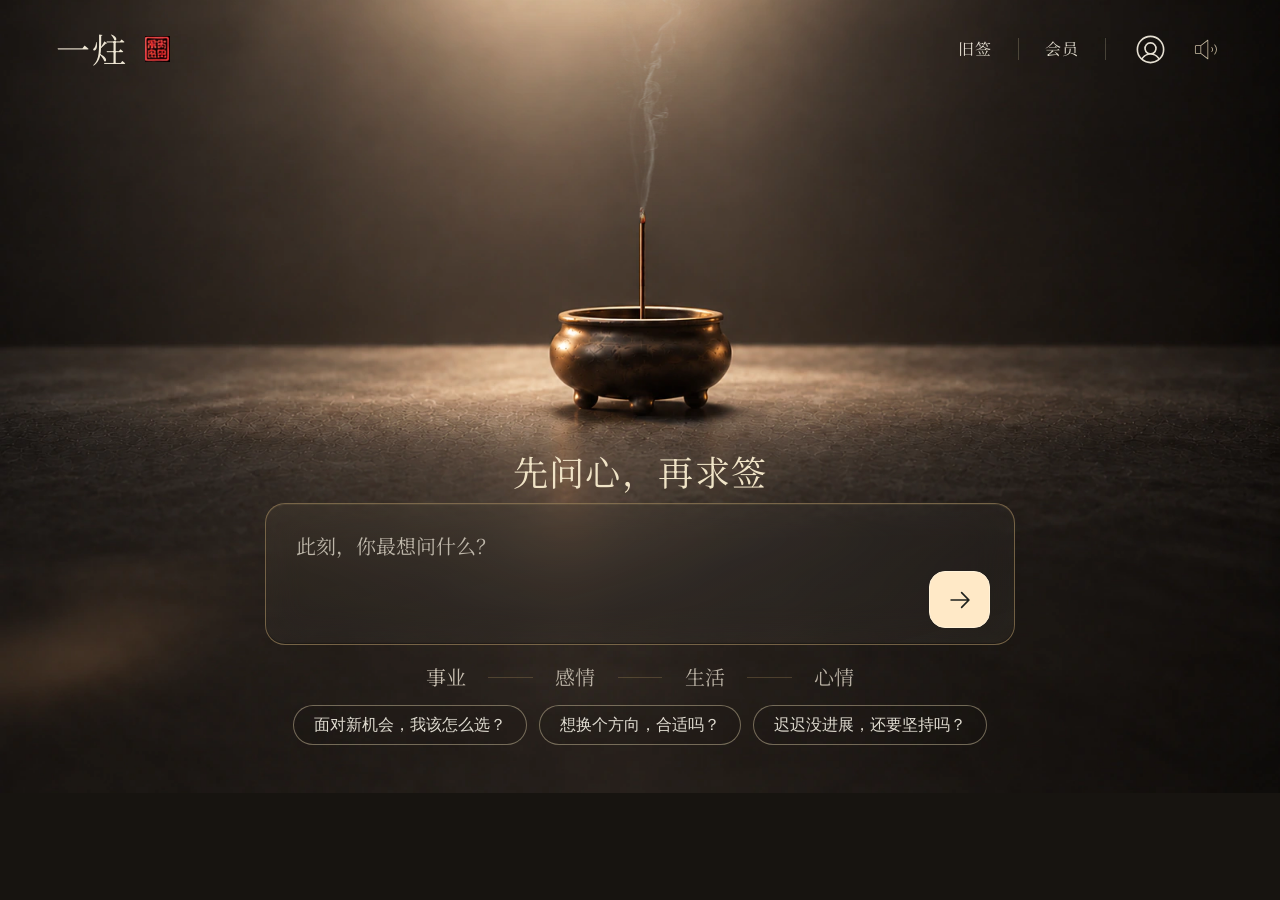
==== index.html @ 5bdeae40 "Publish mobile collar retopology with shared homepage preload" ====
<!doctype html>
<html lang="zh-CN">
  <head>
    <meta charset="UTF-8" />
    <meta name="viewport" content="width=device-width, initial-scale=1.0" />
    <meta name="theme-color" content="#10110e" />
    <meta name="description" content="先问心，再求签。一炷暗色仪式体验：写下心事、摇签、投筊与观心。" />
    <link rel="icon" type="image/png" href="/assets/dark-lot-v1/seal.png" />
    <link rel="preload" as="image" href="/assets/dark-lot-v1/home-toplight-neutral-q94-59194aa9ed.webp" />
    <title>一炷 2.0 · 片刻观心</title>
    <script type="module" crossorigin src="/assets/index-XLfVSdvU.js"></script>
    <link rel="stylesheet" crossorigin href="/assets/index-BCXWp3R8.css">
  </head>
  <body>
    <div id="root"><div id="entry-loading" role="status" style="position:fixed;inset:0;display:grid;place-content:center;text-align:center;background:#171410;color:#e9e1ce;font:16px/1.8 serif"><p id="entry-loading-text">正在点亮这一炷…</p><button id="entry-retry" hidden style="font:inherit;background:none;color:inherit;border:0;text-decoration:underline;min-height:44px" onclick="location.reload()">重新载入</button></div></div>
    <script>setTimeout(function(){var text=document.getElementById('entry-loading-text'),button=document.getElementById('entry-retry');if(text)text.textContent='连接较慢，请稍候，或重新载入。';if(button)button.hidden=false;},20000);</script>
    <noscript>请开启浏览器的 JavaScript 后体验一炷。</noscript>
  </body>
</html>
---- assets/index-BCXWp3R8.css ----
.app.is-toplight-home{--ink: #e9e1ce;--gold: #d9bf93;background:#171410;color:#eee6d4;color-scheme:dark;height:100dvh;min-height:0;overflow-y:auto}.app.is-toplight-home>:is(.temple-background,.scene-shade,.casting-background){display:none}.app.is-toplight-home .site-header{inset:27px 4.4% auto;height:44px;padding:0;border:0;background:transparent;color:#eee6d4}.app.is-toplight-home .brand{gap:17px;height:44px}.app.is-toplight-home .brand>span{font:400 34px/1.2 Songti SC,"Noto Serif SC",serif;letter-spacing:2px}.app.is-toplight-home .brand>img{width:25px;height:27px;object-fit:contain}.app.is-toplight-home .product-header-caption{display:none}.app.is-toplight-home .header-actions{gap:0;color:#e5dfd2}.app.is-toplight-home .header-link{font-size:16px;padding:0 26px;min-height:22px;line-height:22px;border-right:1px solid #a69d8055}.app.is-toplight-home .header-account{margin-left:27px;padding:0;min-height:44px}.app.is-toplight-home .header-account>span{display:none}.app.is-toplight-home .header-account>svg{width:35px;height:35px}.app.is-toplight-home .sound-toggle{margin-left:20px;flex-shrink:0}.app.is-toplight-home button:hover{color:#fff2d8}.app.is-toplight-home :is(button,textarea):focus-visible{outline:1px solid #d3b788;outline-offset:5px}.toplight-home{--scene-width: max(100vw, 1080px);position:relative;min-height:100%;isolation:isolate;overflow:clip}.toplight-scene{position:absolute;top:-8px;left:50%;width:var(--scene-width);aspect-ratio:1586 / 992;transform:translate(-50%);z-index:-1;pointer-events:none}.toplight-plate{position:absolute;top:0;right:0;bottom:0;left:0;display:block;width:100%;height:100%;object-fit:fill;-webkit-user-select:none;user-select:none}.toplight-warm{opacity:0;will-change:opacity}.toplight-smoke{position:absolute;left:50.1892%;top:28.0242%;width:15.5%;height:43.1%;transform:translate(-50%,-100%);pointer-events:none}.toplight-smoke:not(.toplight-smoke-fallback){width:46.5%}.toplight-smoke-fallback{object-fit:fill;transform-origin:50% 100%;opacity:0}.toplight-ember{position:absolute;left:50.1892%;top:28.0242%;width:.7%;height:2%;transform:translate(-50%,-55%);object-fit:contain;opacity:.6}.toplight-content{position:relative;width:min(750px,68vw);margin:0 auto;padding-top:calc(var(--scene-width) * .35);padding-bottom:clamp(48px,7vh,88px)}.toplight-content h1{margin:0 0 10px;text-align:center;color:#f0e4c7;font:400 clamp(30px,2.75vw,44px)/1.28 "Songti SC","Noto Serif SC",serif;letter-spacing:.04em}.toplight-composer{--bronze-x: 50%;--bronze-y: 0px;--bronze-light: 0;--bronze-press: 0;position:relative;isolation:isolate;width:100%;height:142px;padding:25px 30px;background:linear-gradient(165deg,#65502d1c,#211b1312 54%,#9374490b),#77787216;-webkit-backdrop-filter:blur(18px) brightness(.9);backdrop-filter:blur(18px) brightness(.9);border:1px solid #a58b6099;border-radius:20px;box-shadow:inset 0 1px 1px #ffe3a116,inset 0 -1px 1px #0005;transition:border-color .2s}.toplight-composer:focus-within{border-color:#c3ad7f}.toplight-bronze-rim{position:absolute;top:-1px;right:-1px;bottom:-1px;left:-1px;border-radius:inherit;pointer-events:none;-webkit-user-select:none;user-select:none;opacity:var(--bronze-light)}.toplight-bronze-rim{z-index:1;padding:1.25px;background:radial-gradient(circle 86px at var(--bronze-x) var(--bronze-y),#f1d9a9,#d2b273b3 23%,#c2a06400 100%);-webkit-mask:linear-gradient(#fff 0 0) content-box,linear-gradient(#fff 0 0);-webkit-mask-composite:xor;mask:linear-gradient(#fff 0 0) content-box,linear-gradient(#fff 0 0);mask-composite:exclude}.toplight-bronze-rim:after{content:"";position:absolute;top:0;right:0;bottom:0;left:0;background:radial-gradient(circle 96px at var(--bronze-x) var(--bronze-y),#f6ba64,#d2b27380 25%,transparent 100%);opacity:var(--bronze-press)}.toplight-composer textarea{display:block;width:100%;height:90px;padding:0 70px 0 0;resize:none;border:0;outline:none;border-radius:0;background:transparent;color:#eee6d4;caret-color:#efd6ab;font:400 20px/1.65 Songti SC,"Noto Serif SC",serif}.toplight-composer textarea::placeholder{color:#bdb6a9;opacity:1}.app.is-toplight-home .toplight-composer textarea:focus-visible{outline:none}.toplight-send{position:absolute;right:24px;bottom:16px;display:grid;place-items:center;width:61px;height:57px;background:#ffe9c7;color:#1f211c;border:1px solid #fff2d9;border-radius:16px;transition:background .2s,transform .2s}.app.is-toplight-home .toplight-send:hover{background:#fff1d9;color:#151712;transform:translateY(-1px)}.toplight-feedback{position:absolute;left:0;right:0;top:calc(100% + 4px);padding-inline:8px;text-align:center;font:12px/1.5 system-ui,sans-serif;color:#e6ba93}.toplight-topics{--topic-gap: clamp(48px, 7vw, 96px);display:flex;align-items:center;justify-content:center;margin:12px auto 8px;height:40px;gap:var(--topic-gap)}.toplight-composer:has(textarea[aria-invalid=true])+.toplight-topics{margin-top:30px}.app.is-toplight-home .toplight-topics button{position:relative;min-height:40px;color:#b8b0a3;font:400 20px/1.5 Songti SC,"Noto Serif SC",serif;white-space:nowrap;transition:color .18s}.app.is-toplight-home .toplight-topics button:hover,.app.is-toplight-home .toplight-topics button[aria-pressed=true]{color:#c7beb0}.toplight-topics button+button:before{content:"";position:absolute;width:calc(var(--topic-gap) * .5);height:1px;background:#b69a6348;left:calc(var(--topic-gap) * -.75);top:50%}.toplight-prompts{display:flex;align-items:center;justify-content:center;flex-wrap:wrap;gap:12px}.toplight-prompts button{min-height:39px;padding:7px 20px;border:1px solid #c0b39387;border-radius:999px;color:#e0dcd1;font:16px/1.5 system-ui,PingFang SC,sans-serif;white-space:nowrap;background:#11110e14;transition:background .2s,border-color .2s}.toplight-prompts button:hover,.toplight-prompts button[aria-pressed=true]{background:#ddc39812;border-color:#d0ba8c}@media(min-width:1700px){.toplight-content{width:47.5vw}.toplight-composer{height:9vw}.toplight-content h1{font-size:2.75vw}}@media(max-width:1100px)and (min-width:701px){.toplight-content{width:72vw}.toplight-prompts{gap:9px}.toplight-prompts button{font-size:14px;padding-inline:14px}}@media(max-height:820px)and (min-width:701px){.toplight-content{padding-top:calc(var(--scene-width) * .329);padding-bottom:32px}.toplight-content h1{font-size:32px;margin-bottom:8px}.toplight-composer{height:112px;padding:20px 24px;border-radius:18px}.toplight-composer textarea{height:70px;font-size:18px;padding-right:55px}.toplight-send{width:46px;height:44px;right:18px;bottom:14px;border-radius:12px}.toplight-send svg{width:23px;height:23px}.toplight-topics{height:32px;margin:8px auto 6px}.app.is-toplight-home .toplight-topics button{font-size:18px;min-height:32px}.toplight-prompts{gap:12px}.toplight-prompts button{font-size:12px;min-height:32px;padding:6px 16px}}@media(max-width:700px){.toplight-home{--scene-width: 1000px}.toplight-scene{-webkit-mask-image:linear-gradient(#000 62%,transparent 100%);mask-image:linear-gradient(#000 62%,transparent 100%)}.app.is-toplight-home .site-header{inset:20px 24px auto;height:36px}.app.is-toplight-home .brand{gap:10px}.app.is-toplight-home .brand>span{font-size:28px}.app.is-toplight-home .brand>img{width:20px;height:22px}.app.is-toplight-home .header-link{font-size:13px;font-weight:500;color:#f2e9d7;padding-inline:14px;line-height:18px;min-height:18px}.app.is-toplight-home .header-account{margin-left:16px}.app.is-toplight-home .header-account>svg{width:29px;height:29px}.app.is-toplight-home .sound-toggle{margin-left:10px}.toplight-content{width:auto;margin-inline:clamp(28px,5.5vw,44px);padding-top:352px;padding-bottom:56px}.toplight-content h1{font-size:28px;line-height:1.4;margin-bottom:14px;letter-spacing:.025em}.toplight-composer{height:150px;border-radius:18px;padding:19px 21px}.toplight-composer textarea{font-size:16px;line-height:1.7;height:110px;padding-right:45px}.toplight-send{width:45px;height:44px;right:16px;bottom:15px;border-radius:12px}.toplight-send svg{width:23px;height:23px}.toplight-topics{--topic-gap: clamp(24px, 9vw, 48px);height:42px;margin:16px auto 9px}.app.is-toplight-home .toplight-topics button{font-size:18px;min-height:42px}.toplight-prompts{gap:9px}.toplight-prompts button{font-size:12px;min-height:37px;padding:8px 14px}}@media(max-width:360px){.toplight-home{--scene-width: 880px}.toplight-content{padding-top:312px;margin-inline:24px}.toplight-content h1{font-size:27px}.app.is-toplight-home .site-header{left:18px;right:18px}.app.is-toplight-home .header-link{padding-inline:10px}.toplight-topics{--topic-gap: 24px}}@media(prefers-reduced-motion:reduce){.toplight-home *{transition:none!important}.app.is-toplight-home .toplight-send:hover{transform:none}.toplight-bronze-rim{display:none}}.toplight-composer{transform:translateY(var(--keyboard-shift,0px));transition:transform .22s cubic-bezier(.2,.7,.2,1),border-color .2s}.toplight-composer[data-keyboard-lifted=true]{z-index:15;height:var(--keyboard-form-height);background-color:#33291ff2}.toplight-composer[data-keyboard-lifted=true] textarea{height:100%}@media(prefers-reduced-motion:reduce){.toplight-composer{transition:none}}.dark-experience>.gold-dust-layer{position:fixed;top:0;right:0;bottom:0;left:0;width:100%;height:100%;z-index:6;opacity:.7;pointer-events:none;-webkit-user-select:none;user-select:none}@media(prefers-reduced-motion:reduce){.dark-experience>.gold-dust-layer{visibility:hidden}}@font-face{font-family:"Noto Serif SC";font-style:normal;font-display:swap;font-weight:400;src:url([data-uri]) format("woff2"),url([data-uri]) format("woff");unicode-range:U+1f1e9-1f1f5,U+1f1f7-1f1ff,U+1f21a,U+1f232,U+1f234-1f237,U+1f250-1f251,U+1f300,U+1f302-1f308,U+1f30a-1f311,U+1f315,U+1f319-1f320,U+1f324,U+1f327,U+1f32a,U+1f32c-1f32d,U+1f330-1f357,U+1f359-1f37e}@font-face{font-family:"Noto Serif SC";font-style:normal;font-display:swap;font-weight:400;src:url(/assets/noto-serif-sc-5-400-normal-CK3rtlrp.woff2) format("woff2"),url(/assets/noto-serif-sc-5-400-normal-CF6r5Usd.woff) format("woff");unicode-range:U+fee3,U+fef3,U+ff03-ff04,U+ff07,U+ff0a,U+ff17-ff19,U+ff1c-ff1d,U+ff20-ff3a,U+ff3c,U+ff3e-ff5b,U+ff5d,U+ff61-ff65,U+ff67-ff6a,U+ff6c,U+ff6f-ff78,U+ff7a-ff7d,U+ff80-ff84,U+ff86,U+ff89-ff8e,U+ff92,U+ff97-ff9b,U+ff9d-ff9f,U+ffe0-ffe4,U+ffe6,U+ffe9,U+ffeb,U+ffed,U+fffc,U+1f004,U+1f170-1f171,U+1f192-1f195,U+1f198-1f19a,U+1f1e6-1f1e8}@font-face{font-family:"Noto Serif SC";font-style:normal;font-display:swap;font-weight:400;src:url(/assets/noto-serif-sc-6-400-normal-DeDrdmIV.woff2) format("woff2"),url(/assets/noto-serif-sc-6-400-normal-XPf46RJm.woff) format("woff");unicode-range:U+f0a7,U+f0b2,U+f0b7,U+f0c9,U+f0d8,U+f0da,U+f0dc-f0dd,U+f0e0,U+f0e6,U+f0eb,U+f0fc,U+f101,U+f104-f105,U+f107,U+f10b,U+f11b,U+f14b,U+f18a,U+f193,U+f1d6-f1d7,U+f244,U+f27a,U+f296,U+f2ae,U+f471,U+f4b3,U+f610-f611,U+f880-f881,U+f8ec,U+f8f5,U+f8ff,U+f901,U+f90a,U+f92c-f92d,U+f934,U+f937,U+f941,U+f965,U+f967,U+f969,U+f96b,U+f96f,U+f974,U+f978-f979,U+f97e,U+f981,U+f98a,U+f98e,U+f997,U+f99c,U+f9b2,U+f9b5,U+f9ba,U+f9be,U+f9ca,U+f9d0-f9d1,U+f9dd,U+f9e0-f9e1,U+f9e4,U+f9f7,U+fa00-fa01,U+fa08,U+fa0a,U+fa11,U+fb01-fb02,U+fdfc,U+fe0e,U+fe30-fe31,U+fe33-fe44,U+fe49-fe52,U+fe54-fe57,U+fe59-fe66,U+fe68-fe6b,U+fe8e,U+fe92-fe93,U+feae,U+feb8,U+fecb-fecc,U+fee0}@font-face{font-family:"Noto Serif SC";font-style:normal;font-display:swap;font-weight:400;src:url(/assets/noto-serif-sc-21-400-normal-JNqf8ldM.woff2) format("woff2"),url(/assets/noto-serif-sc-21-400-normal-Cfh6gCBv.woff) format("woff");unicode-range:U+9f83,U+9f85-9f8d,U+9f90-9f91,U+9f94-9f96,U+9f98,U+9f9b-9f9c,U+9f9e,U+9fa0,U+9fa2,U+9ff0-9fff,U+a001,U+a007,U+a025,U+a046-a047,U+a057,U+a072,U+a078-a079,U+a083,U+a085,U+a100,U+a118,U+a132,U+a134,U+a1f4,U+a242,U+a4a6,U+a4aa,U+a4b0-a4b1,U+a4b3,U+a9c1-a9c2,U+ac00-ac01,U+ac04,U+ac08,U+ac10-ac11,U+ac13-ac16,U+ac19,U+ac1c-ac1d,U+ac24,U+ac70-ac71,U+ac74,U+ac77-ac78,U+ac80-ac81,U+ac83,U+ac8c,U+ac90,U+ac9f-aca0,U+aca8-aca9,U+acac,U+acb0,U+acbd,U+acc1,U+acc4,U+ace0-ace1,U+ace4,U+ace8,U+acf3,U+acf5,U+acfc-acfd,U+ad00,U+ad0c,U+ad11,U+ad1c,U+ad34,U+ad50,U+ad64,U+ad6c,U+ad70,U+ad74,U+ad7f,U+ad81,U+ad8c,U+adc0,U+adc8,U+addc,U+ade0,U+adf8-adf9,U+adfc,U+ae00,U+ae08-ae09,U+ae0b,U+ae30,U+ae34,U+ae38,U+ae40,U+ae4a,U+ae4c,U+ae54,U+ae68,U+aebc,U+aed8,U+af2c-af2d}@font-face{font-family:"Noto Serif SC";font-style:normal;font-display:swap;font-weight:400;src:url(/assets/noto-serif-sc-22-400-normal-BA2TjkoN.woff2) format("woff2"),url(/assets/noto-serif-sc-22-400-normal-Gc-YLahM.woff) format("woff");unicode-range:U+9e30-9e33,U+9e35-9e3b,U+9e3e,U+9e40-9e44,U+9e46-9e4e,U+9e51,U+9e53,U+9e55-9e58,U+9e5a-9e5c,U+9e5e-9e63,U+9e66-9e6e,U+9e71,U+9e73,U+9e75,U+9e78-9e79,U+9e7c-9e7e,U+9e82,U+9e86-9e88,U+9e8b-9e8c,U+9e90-9e91,U+9e93,U+9e95,U+9e97,U+9e9d,U+9ea4-9ea5,U+9ea9-9eaa,U+9eb4-9eb5,U+9eb8-9eba,U+9ebc-9ebf,U+9ec3,U+9ec9,U+9ecd,U+9ed0,U+9ed2-9ed3,U+9ed5-9ed6,U+9ed9,U+9edc-9edd,U+9edf-9ee0,U+9ee2,U+9ee5,U+9ee7-9eea,U+9eef,U+9ef1,U+9ef3-9ef4,U+9ef6,U+9ef9,U+9efb-9efc,U+9efe,U+9f0b,U+9f0d,U+9f10,U+9f14,U+9f17,U+9f19,U+9f22,U+9f29,U+9f2c,U+9f2f,U+9f31,U+9f37,U+9f39,U+9f3d-9f3e,U+9f41,U+9f4a-9f4b,U+9f51-9f52,U+9f61-9f63,U+9f66-9f67,U+9f80-9f81}@font-face{font-family:"Noto Serif SC";font-style:normal;font-display:swap;font-weight:400;src:url(/assets/noto-serif-sc-23-400-normal-CAhTnGkw.woff2) format("woff2"),url(/assets/noto-serif-sc-23-400-normal-Bhjx5-IU.woff) format("woff");unicode-range:U+9c82-9c83,U+9c85-9c8c,U+9c8e-9c92,U+9c94-9c9b,U+9c9e-9ca3,U+9ca5-9ca7,U+9ca9,U+9cab,U+9cad-9cae,U+9cb1-9cb7,U+9cb9-9cbd,U+9cbf-9cc0,U+9cc3,U+9cc5-9cc7,U+9cc9-9cd1,U+9cd3-9cda,U+9cdc-9cdd,U+9cdf,U+9ce1-9ce3,U+9ce5,U+9ce9,U+9cee-9cef,U+9cf3-9cf4,U+9cf6,U+9cfc-9cfd,U+9d02,U+9d08-9d09,U+9d12,U+9d1b,U+9d1e,U+9d26,U+9d28,U+9d37,U+9d3b,U+9d3f,U+9d51,U+9d59,U+9d5c-9d5d,U+9d5f-9d61,U+9d6c,U+9d70,U+9d72,U+9d7a,U+9d7e,U+9d84,U+9d89,U+9d8f,U+9d92,U+9daf,U+9db4,U+9db8,U+9dbc,U+9dc4,U+9dc7,U+9dc9,U+9dd7,U+9ddf,U+9df2,U+9df9-9dfa,U+9e0a,U+9e11,U+9e1a,U+9e1e,U+9e20,U+9e22,U+9e28-9e2c,U+9e2e-9e2f}@font-face{font-family:"Noto Serif SC";font-style:normal;font-display:swap;font-weight:400;src:url(/assets/noto-serif-sc-24-400-normal-DWWywIBv.woff2) format("woff2"),url(/assets/noto-serif-sc-24-400-normal-DcjzhRQn.woff) format("woff");unicode-range:U+9a80,U+9a83,U+9a85,U+9a88-9a8a,U+9a8d-9a8e,U+9a90,U+9a92-9a93,U+9a95-9a96,U+9a98-9a99,U+9a9b-9aa2,U+9aa5,U+9aa7,U+9aaf-9ab1,U+9ab5-9ab6,U+9ab9-9aba,U+9ac0-9ac4,U+9ac8,U+9acb-9acc,U+9ace-9acf,U+9ad1-9ad2,U+9ad9,U+9adf,U+9ae1,U+9ae3,U+9aea-9aeb,U+9aed-9aef,U+9af4,U+9af9,U+9afb,U+9b03-9b04,U+9b06,U+9b08,U+9b0d,U+9b0f-9b10,U+9b13,U+9b18,U+9b1a,U+9b1f,U+9b22-9b23,U+9b25,U+9b27-9b28,U+9b2a,U+9b2f,U+9b31-9b32,U+9b3b,U+9b43,U+9b46-9b49,U+9b4d-9b4e,U+9b51,U+9b56,U+9b58,U+9b5a,U+9b5c,U+9b5f,U+9b61-9b62,U+9b6f,U+9b77,U+9b80,U+9b88,U+9b8b,U+9b8e,U+9b91,U+9b9f-9ba0,U+9ba8,U+9baa-9bab,U+9bad-9bae,U+9bb0-9bb1,U+9bb8,U+9bc9-9bca,U+9bd3,U+9bd6,U+9bdb,U+9be8,U+9bf0-9bf1,U+9c02,U+9c10,U+9c15,U+9c24,U+9c2d,U+9c32,U+9c39,U+9c3b,U+9c40,U+9c47-9c49,U+9c53,U+9c57,U+9c64,U+9c72,U+9c77-9c78,U+9c7b,U+9c7f-9c80}@font-face{font-family:"Noto Serif SC";font-style:normal;font-display:swap;font-weight:400;src:url(/assets/noto-serif-sc-25-400-normal-aJ-D48u6.woff2) format("woff2"),url(/assets/noto-serif-sc-25-400-normal-aerp2ldR.woff) format("woff");unicode-range:U+98dd,U+98e1-98e2,U+98e7-98ea,U+98ec,U+98ee-98ef,U+98f2,U+98f4,U+98fc-98fe,U+9903,U+9905,U+9908,U+990a,U+990c-990d,U+9913-9914,U+9918,U+991a-991b,U+991e,U+9921,U+9928,U+992c,U+992e,U+9935,U+9938-9939,U+993d-993e,U+9945,U+994b-994c,U+9951-9952,U+9954-9955,U+9957,U+995e,U+9963,U+9966-9969,U+996b-996c,U+996f,U+9974-9975,U+9977-9979,U+997d-997e,U+9980-9981,U+9983-9984,U+9987,U+998a-998b,U+998d-9991,U+9993-9995,U+9997-9998,U+99a5,U+99ab,U+99ad-99ae,U+99b1,U+99b3-99b4,U+99bc,U+99bf,U+99c1,U+99c3-99c6,U+99cc,U+99d0,U+99d2,U+99d5,U+99db,U+99dd,U+99e1,U+99ed,U+99f1,U+99ff,U+9a01,U+9a03-9a04,U+9a0e-9a0f,U+9a11-9a13,U+9a19,U+9a1b,U+9a28,U+9a2b,U+9a30,U+9a32,U+9a37,U+9a40,U+9a45,U+9a4a,U+9a4d-9a4e,U+9a52,U+9a55,U+9a57,U+9a5a-9a5b,U+9a5f,U+9a62,U+9a65,U+9a69,U+9a6b,U+9a6e,U+9a75,U+9a77-9a7a,U+9a7d}@font-face{font-family:"Noto Serif SC";font-style:normal;font-display:swap;font-weight:400;src:url(/assets/noto-serif-sc-26-400-normal-BSzuGlng.woff2) format("woff2"),url(/assets/noto-serif-sc-26-400-normal-D9_XIXqz.woff) format("woff");unicode-range:U+975b-975c,U+9763,U+9765-9766,U+976c-976d,U+9773,U+9776,U+977a,U+977c,U+9784-9785,U+978e-978f,U+9791-9792,U+9794-9795,U+9798,U+979a,U+979e,U+97a3,U+97a5-97a6,U+97a8,U+97ab-97ac,U+97ae-97af,U+97b2,U+97b4,U+97c6,U+97cb-97cc,U+97d3,U+97d8,U+97dc,U+97e1,U+97ea-97eb,U+97ee,U+97fb,U+97fe-97ff,U+9801-9803,U+9805-9806,U+9808,U+980c,U+9810-9814,U+9817-9818,U+981e,U+9820-9821,U+9824,U+9828,U+982b-982d,U+9830,U+9834,U+9838-9839,U+983c,U+9846,U+984d-984f,U+9851-9852,U+9854-9855,U+9857-9858,U+985a-985b,U+9862-9863,U+9865,U+9867,U+986b,U+986f-9871,U+9877-9878,U+987c,U+9880,U+9883,U+9885,U+9889,U+988b-988f,U+9893-9895,U+9899-989b,U+989e-989f,U+98a1-98a2,U+98a5-98a7,U+98a9,U+98af,U+98b1,U+98b6,U+98ba,U+98be,U+98c3-98c4,U+98c6-98c8,U+98cf-98d6,U+98da-98db}@font-face{font-family:"Noto Serif SC";font-style:normal;font-display:swap;font-weight:400;src:url(/assets/noto-serif-sc-27-400-normal-Y6AvStvM.woff2) format("woff2"),url(/assets/noto-serif-sc-27-400-normal-YG7jerKC.woff) format("woff");unicode-range:U+95c4-95ca,U+95cc-95cd,U+95d4-95d6,U+95d8,U+95e1-95e2,U+95e9,U+95f0-95f1,U+95f3,U+95f6,U+95fc,U+95fe-95ff,U+9602-9604,U+9606-960d,U+960f,U+9611-9613,U+9615-9617,U+9619-961b,U+961d,U+9621,U+9628,U+962f,U+963c-963e,U+9641-9642,U+9649,U+9654,U+965b-965f,U+9661,U+9663,U+9665,U+9667-9668,U+966c,U+9670,U+9672-9674,U+9678,U+967a,U+967d,U+9682,U+9685,U+9688,U+968a,U+968d-968e,U+9695,U+9697-9698,U+969e,U+96a0,U+96a3-96a4,U+96a8,U+96aa,U+96b0-96b1,U+96b3-96b4,U+96b7-96b9,U+96bb-96bd,U+96c9,U+96cb,U+96ce,U+96d1-96d2,U+96d6,U+96d9,U+96db-96dc,U+96de,U+96e0,U+96e3,U+96e9,U+96eb,U+96f0-96f2,U+96f9,U+96ff,U+9701-9702,U+9705,U+9708,U+970a,U+970e-970f,U+9711,U+9719,U+9727,U+972a,U+972d,U+9730,U+973d,U+9742,U+9744,U+9748-9749,U+9750-9751,U+975a}@font-face{font-family:"Noto Serif SC";font-style:normal;font-display:swap;font-weight:400;src:url(/assets/noto-serif-sc-28-400-normal-CKZqodJm.woff2) format("woff2"),url(/assets/noto-serif-sc-28-400-normal-CP0gfG9m.woff) format("woff");unicode-range:U+94f5,U+94f7,U+94f9,U+94fb-94fd,U+94ff,U+9503-9504,U+9506-9507,U+9509-950a,U+950d-950f,U+9511-9518,U+951a-9520,U+9522,U+9528-952d,U+9530-953a,U+953c-953f,U+9543-9546,U+9548-9550,U+9552-9555,U+9557-955b,U+955d-9568,U+956a-956d,U+9570-9574,U+9583,U+9586,U+9589,U+958e-958f,U+9591-9592,U+9594,U+9598-9599,U+959e-95a0,U+95a2-95a6,U+95a8-95b2,U+95b4,U+95b8-95c3}@font-face{font-family:"Noto Serif SC";font-style:normal;font-display:swap;font-weight:400;src:url(/assets/noto-serif-sc-29-400-normal-lQml1r-l.woff2) format("woff2"),url(/assets/noto-serif-sc-29-400-normal-71QTonIa.woff) format("woff");unicode-range:U+941c-942b,U+942d-942e,U+9432-9433,U+9435,U+9438,U+943a,U+943e,U+9444,U+944a,U+9451-9452,U+945a,U+9462-9463,U+9465,U+9470-9487,U+948a-9492,U+9494-9498,U+949a,U+949c-949d,U+94a1,U+94a3-94a4,U+94a8,U+94aa-94ad,U+94af,U+94b2,U+94b4-94ba,U+94bc-94c0,U+94c4,U+94c6-94db,U+94de-94ec,U+94ee-94f1,U+94f3}@font-face{font-family:"Noto Serif SC";font-style:normal;font-display:swap;font-weight:400;src:url(/assets/noto-serif-sc-30-400-normal-O7SnWSLf.woff2) format("woff2"),url(/assets/noto-serif-sc-30-400-normal-C-R-n1F4.woff) format("woff");unicode-range:U+92ec-92ed,U+92f0,U+92f3,U+92f8,U+92fc,U+9304,U+9306,U+9310,U+9312,U+9315,U+9318,U+931a,U+931e,U+9320-9322,U+9324,U+9326-9329,U+932b-932c,U+932f,U+9331-9332,U+9335-9336,U+933e,U+9340-9341,U+934a-9360,U+9362-9363,U+9365-936b,U+936e,U+9375,U+937e,U+9382,U+938a,U+938c,U+938f,U+9393-9394,U+9396-9397,U+939a,U+93a2,U+93a7,U+93ac-93cd,U+93d0-93d1,U+93d6-93d8,U+93de-93df,U+93e1-93e2,U+93e4,U+93f8,U+93fb,U+93fd,U+940e-941a}@font-face{font-family:"Noto Serif SC";font-style:normal;font-display:swap;font-weight:400;src:url(/assets/noto-serif-sc-31-400-normal-BnWU33m3.woff2) format("woff2"),url(/assets/noto-serif-sc-31-400-normal-CcCxQ-ZV.woff) format("woff");unicode-range:U+9163-9164,U+9169,U+9170,U+9172,U+9174,U+9179-917a,U+917d-917e,U+9182-9183,U+9185,U+918c-918d,U+9190-9191,U+919a,U+919c,U+91a1-91a4,U+91a8,U+91aa-91af,U+91b4-91b5,U+91b8,U+91ba,U+91be,U+91c0-91c1,U+91c6,U+91c8,U+91cb,U+91d0,U+91d2,U+91d7-91d8,U+91dd,U+91e3,U+91e6-91e7,U+91ed,U+91f0,U+91f5,U+91f9,U+9200,U+9205,U+9207-920a,U+920d-920e,U+9210,U+9214-9215,U+921c,U+921e,U+9221,U+9223-9227,U+9229-922a,U+922d,U+9234-9235,U+9237,U+9239-923a,U+923c-9240,U+9244-9246,U+9249,U+924e-924f,U+9251,U+9253,U+9257,U+925b,U+925e,U+9262,U+9264-9266,U+9268,U+926c,U+926f,U+9271,U+927b,U+927e,U+9280,U+9283,U+9285-928a,U+928e,U+9291,U+9293,U+9296,U+9298,U+929c-929d,U+92a8,U+92ab-92ae,U+92b3,U+92b6-92b7,U+92b9,U+92c1,U+92c5-92c6,U+92c8,U+92cc,U+92d0,U+92d2,U+92e4,U+92ea}@font-face{font-family:"Noto Serif SC";font-style:normal;font-display:swap;font-weight:400;src:url(/assets/noto-serif-sc-32-400-normal-CO8YV2jx.woff2) format("woff2"),url(/assets/noto-serif-sc-32-400-normal-DAUiD5kd.woff) format("woff");unicode-range:U+9004,U+900b,U+9011,U+9015-9016,U+901e,U+9021,U+9026,U+902d,U+902f,U+9031,U+9035-9036,U+9039-903a,U+9041,U+9044-9046,U+904a,U+904f-9052,U+9054-9055,U+9058-9059,U+905b-905e,U+9060-9062,U+9068-9069,U+906f,U+9072,U+9074,U+9076-907a,U+907c-907d,U+9081,U+9083,U+9085,U+9087-908b,U+908f,U+9095,U+9097,U+9099-909b,U+909d,U+90a0-90a1,U+90a8-90a9,U+90ac,U+90b0,U+90b2-90b4,U+90b6,U+90b8,U+90ba,U+90bd-90be,U+90c3-90c5,U+90c7-90c8,U+90cf-90d0,U+90d3,U+90d5,U+90d7,U+90da-90dc,U+90de,U+90e2,U+90e4,U+90e6-90e7,U+90ea-90eb,U+90ef,U+90f4-90f5,U+90f7,U+90fe-9100,U+9104,U+9109,U+910c,U+9112,U+9114-9115,U+9118,U+911c,U+911e,U+9120,U+9122-9123,U+9127,U+912d,U+912f-9132,U+9139-913a,U+9143,U+9146,U+9149-914a,U+914c,U+914e-9150,U+9154,U+9157,U+915a,U+915d-915e,U+9161-9162}@font-face{font-family:"Noto Serif SC";font-style:normal;font-display:swap;font-weight:400;src:url(/assets/noto-serif-sc-33-400-normal-D957xGZn.woff2) format("woff2"),url(/assets/noto-serif-sc-33-400-normal-D_CzfcJD.woff) format("woff");unicode-range:U+8e41-8e42,U+8e47,U+8e49-8e4b,U+8e50-8e53,U+8e59-8e5a,U+8e5f-8e60,U+8e64,U+8e69,U+8e6c,U+8e70,U+8e74,U+8e76,U+8e7a-8e7c,U+8e7f,U+8e84-8e85,U+8e87,U+8e89,U+8e8b,U+8e8d,U+8e8f-8e90,U+8e94,U+8e99,U+8e9c,U+8e9e,U+8eaa,U+8eac,U+8eb0,U+8eb6,U+8ec0,U+8ec6,U+8eca-8ece,U+8ed2,U+8eda,U+8edf,U+8ee2,U+8eeb,U+8ef8,U+8efb-8efe,U+8f03,U+8f09,U+8f0b,U+8f12-8f15,U+8f1b,U+8f1d,U+8f1f,U+8f29-8f2a,U+8f2f,U+8f36,U+8f38,U+8f3b,U+8f3e-8f3f,U+8f44-8f45,U+8f49,U+8f4d-8f4e,U+8f5f,U+8f6b,U+8f6d,U+8f71-8f73,U+8f75-8f76,U+8f78-8f7a,U+8f7c,U+8f7e,U+8f81-8f82,U+8f84,U+8f87,U+8f8a-8f8b,U+8f8d-8f8f,U+8f94-8f95,U+8f97-8f9a,U+8fa6,U+8fad-8faf,U+8fb2,U+8fb5-8fb7,U+8fba-8fbc,U+8fbf,U+8fc2,U+8fcb,U+8fcd,U+8fd3,U+8fd5,U+8fd7,U+8fda,U+8fe2-8fe5,U+8fe8-8fe9,U+8fee,U+8ff3-8ff4,U+8ff8,U+8ffa}@font-face{font-family:"Noto Serif SC";font-style:normal;font-display:swap;font-weight:400;src:url(/assets/noto-serif-sc-34-400-normal-D9Gw4Yxs.woff2) format("woff2"),url(/assets/noto-serif-sc-34-400-normal-Bw6FYa8q.woff) format("woff");unicode-range:U+8cbd,U+8cbf-8cc4,U+8cc7-8cc8,U+8cca,U+8ccd,U+8cd1,U+8cd3,U+8cdb-8cdc,U+8cde,U+8ce0,U+8ce2-8ce4,U+8ce6-8ce8,U+8cea,U+8ced,U+8cf4,U+8cf8,U+8cfa,U+8cfc-8cfd,U+8d04-8d05,U+8d07-8d08,U+8d0a,U+8d0d,U+8d0f,U+8d13-8d14,U+8d16,U+8d1b,U+8d20,U+8d30,U+8d32-8d33,U+8d36,U+8d3b,U+8d3d,U+8d40,U+8d42-8d43,U+8d45-8d46,U+8d48-8d4a,U+8d4d,U+8d51,U+8d53,U+8d55,U+8d59,U+8d5c-8d5d,U+8d5f,U+8d61,U+8d66-8d67,U+8d6a,U+8d6d,U+8d71,U+8d73,U+8d84,U+8d90-8d91,U+8d94-8d95,U+8d99,U+8da8,U+8daf,U+8db1,U+8db5,U+8db8,U+8dba,U+8dbc,U+8dbf,U+8dc2,U+8dc4,U+8dc6,U+8dcb,U+8dce-8dcf,U+8dd6-8dd7,U+8dda-8ddb,U+8dde,U+8de1,U+8de3-8de4,U+8de9,U+8deb-8dec,U+8df0-8df1,U+8df6-8dfd,U+8e05,U+8e07,U+8e09-8e0a,U+8e0c,U+8e0e,U+8e10,U+8e14,U+8e1d-8e1f,U+8e23,U+8e26,U+8e2b-8e31,U+8e34-8e35,U+8e39-8e3a,U+8e3d,U+8e40}@font-face{font-family:"Noto Serif SC";font-style:normal;font-display:swap;font-weight:400;src:url(/assets/noto-serif-sc-35-400-normal-CzfTX1U2.woff2) format("woff2"),url(/assets/noto-serif-sc-35-400-normal-CaBXy4YI.woff) format("woff");unicode-range:U+8b80,U+8b83,U+8b8a,U+8b8c,U+8b90,U+8b93,U+8b99-8b9a,U+8ba0,U+8ba3,U+8ba5-8ba7,U+8baa-8bac,U+8bb4-8bb5,U+8bb7,U+8bb9,U+8bc2-8bc3,U+8bc5,U+8bcb-8bcc,U+8bce-8bd0,U+8bd2-8bd4,U+8bd6,U+8bd8-8bd9,U+8bdc,U+8bdf,U+8be3-8be4,U+8be7-8be9,U+8beb-8bec,U+8bee,U+8bf0,U+8bf2-8bf3,U+8bf6,U+8bf9,U+8bfc-8bfd,U+8bff-8c00,U+8c02,U+8c04,U+8c06-8c07,U+8c0c,U+8c0f,U+8c11-8c12,U+8c14-8c1b,U+8c1d-8c21,U+8c24-8c25,U+8c27,U+8c2a-8c2c,U+8c2e-8c30,U+8c32-8c36,U+8c3f,U+8c47-8c4c,U+8c4e-8c50,U+8c54-8c56,U+8c62,U+8c68,U+8c6c,U+8c73,U+8c78,U+8c7a,U+8c82,U+8c85,U+8c89-8c8a,U+8c8d-8c8e,U+8c90,U+8c93-8c94,U+8c98,U+8c9d-8c9e,U+8ca0-8ca2,U+8ca7-8cac,U+8caf-8cb0,U+8cb3-8cb4,U+8cb6-8cb9,U+8cbb-8cbc}@font-face{font-family:"Noto Serif SC";font-style:normal;font-display:swap;font-weight:400;src:url(/assets/noto-serif-sc-36-400-normal-DEHcJKlW.woff2) format("woff2"),url(/assets/noto-serif-sc-36-400-normal-DzIB99-Z.woff) format("woff");unicode-range:U+8a15-8a18,U+8a1a-8a1b,U+8a1d,U+8a1f,U+8a22-8a23,U+8a25,U+8a2b,U+8a2d,U+8a31,U+8a33-8a34,U+8a36-8a38,U+8a3a,U+8a3c,U+8a3e,U+8a40-8a41,U+8a46,U+8a48,U+8a50,U+8a52,U+8a54-8a55,U+8a58,U+8a5b,U+8a5d-8a63,U+8a66,U+8a69-8a6b,U+8a6d-8a6e,U+8a70,U+8a72-8a73,U+8a7a,U+8a85,U+8a87,U+8a8a,U+8a8c-8a8d,U+8a90-8a92,U+8a95,U+8a98,U+8aa0-8aa1,U+8aa3-8aa6,U+8aa8-8aa9,U+8aac-8aae,U+8ab0,U+8ab2,U+8ab8-8ab9,U+8abc,U+8abe-8abf,U+8ac7,U+8acf,U+8ad2,U+8ad6-8ad7,U+8adb-8adc,U+8adf,U+8ae1,U+8ae6-8ae8,U+8aeb,U+8aed-8aee,U+8af1,U+8af3-8af4,U+8af7-8af8,U+8afa,U+8afe,U+8b00-8b02,U+8b07,U+8b0a,U+8b0c,U+8b0e,U+8b10,U+8b17,U+8b19,U+8b1b,U+8b1d,U+8b20-8b21,U+8b26,U+8b28,U+8b2c,U+8b33,U+8b39,U+8b3e-8b3f,U+8b41,U+8b45,U+8b49,U+8b4c,U+8b4f,U+8b57-8b58,U+8b5a,U+8b5c,U+8b5e,U+8b60,U+8b6c,U+8b6f-8b70,U+8b72,U+8b74,U+8b77,U+8b7d}@font-face{font-family:"Noto Serif SC";font-style:normal;font-display:swap;font-weight:400;src:url(/assets/noto-serif-sc-37-400-normal-4EafqbAq.woff2) format("woff2"),url(/assets/noto-serif-sc-37-400-normal-CpHUExLk.woff) format("woff");unicode-range:U+8882,U+8884-8886,U+8888,U+888f,U+8892-8893,U+889b,U+88a2,U+88a4,U+88a6,U+88a8,U+88aa,U+88ae,U+88b1,U+88b4,U+88b7,U+88bc,U+88c0,U+88c6-88c9,U+88ce-88cf,U+88d1-88d3,U+88d8,U+88db-88dd,U+88df,U+88e1-88e3,U+88e5,U+88e8,U+88ec,U+88f0-88f1,U+88f3-88f4,U+88fc-88fe,U+8900,U+8902,U+8906-8907,U+8909-890c,U+8912-8915,U+8918-891b,U+8921,U+8925,U+892b,U+8930,U+8932,U+8934,U+8936,U+893b,U+893d,U+8941,U+894c,U+8955-8956,U+8959,U+895c,U+895e-8960,U+8966,U+896a,U+896c,U+896f-8970,U+8972,U+897b,U+897e,U+8980,U+8983,U+8985,U+8987-8988,U+898c,U+898f,U+8993,U+8997,U+899a,U+89a1,U+89a7,U+89a9-89aa,U+89b2-89b3,U+89b7,U+89c0,U+89c7,U+89ca-89cc,U+89ce-89d1,U+89d6,U+89da,U+89dc,U+89de,U+89e5,U+89e7,U+89eb,U+89ef,U+89f1,U+89f3-89f4,U+89f8,U+89ff,U+8a01-8a03,U+8a07-8a0a,U+8a0e-8a0f,U+8a13}@font-face{font-family:"Noto Serif SC";font-style:normal;font-display:swap;font-weight:400;src:url(/assets/noto-serif-sc-38-400-normal-LeDesBQa.woff2) format("woff2"),url(/assets/noto-serif-sc-38-400-normal-D1fvK1Lz.woff) format("woff");unicode-range:U+86f4,U+86f8-86f9,U+86fb,U+86fe,U+8703,U+8706-870a,U+870d,U+8711-8713,U+871a,U+871e,U+8722-8723,U+8725,U+8729,U+872e,U+8731,U+8734,U+8737,U+873a-873b,U+873e-8740,U+8742,U+8747-8748,U+8753,U+8755,U+8757-8758,U+875d,U+875f,U+8762-8766,U+8768,U+876e,U+8770,U+8772,U+8775,U+8778,U+877b-877e,U+8782,U+8785,U+8788,U+878b,U+8793,U+8797,U+879a,U+879e-87a0,U+87a2-87a3,U+87a8,U+87ab-87ad,U+87af,U+87b3,U+87b5,U+87bd,U+87c0,U+87c4,U+87c6,U+87ca-87cb,U+87d1-87d2,U+87db-87dc,U+87de,U+87e0,U+87e5,U+87ea,U+87ec,U+87ee,U+87f2-87f3,U+87fb,U+87fd-87fe,U+8802-8803,U+8805,U+880a-880b,U+880d,U+8813-8816,U+8819,U+881b,U+881f,U+8821,U+8823,U+8831-8832,U+8835-8836,U+8839,U+883b-883c,U+8844,U+8846,U+884a,U+884e,U+8852-8853,U+8855,U+8859,U+885b,U+885d-885e,U+8862,U+8864,U+8869-886a,U+886e-886f,U+8872,U+8879,U+887d-887f}@font-face{font-family:"Noto Serif SC";font-style:normal;font-display:swap;font-weight:400;src:url(/assets/noto-serif-sc-39-400-normal-DBlVs41-.woff2) format("woff2"),url(/assets/noto-serif-sc-39-400-normal-BJLDioMS.woff) format("woff");unicode-range:U+8548,U+854e,U+8553,U+8556-8557,U+8559,U+855e,U+8561,U+8564-8565,U+8568-856a,U+856d,U+856f-8570,U+8572,U+8576,U+8579-857b,U+8580,U+8585-8586,U+8588,U+858a,U+858f,U+8591,U+8594,U+8599,U+859c,U+85a2,U+85a4,U+85a6,U+85a8-85a9,U+85ab-85ac,U+85ae,U+85b7-85b9,U+85be,U+85c1,U+85c7,U+85cd,U+85d0,U+85d3,U+85d5,U+85dc-85dd,U+85df-85e0,U+85e5-85e6,U+85e8-85ea,U+85f4,U+85f9,U+85fe-85ff,U+8602,U+8605-8607,U+860a-860b,U+8616,U+8618,U+861a,U+8627,U+8629,U+862d,U+8638,U+863c,U+863f,U+864d,U+864f,U+8652-8655,U+865b-865c,U+865f,U+8662,U+8667,U+866c,U+866e,U+8671,U+8675,U+867a-867c,U+867f,U+868b,U+868d,U+8693,U+869c-869d,U+86a1,U+86a3-86a4,U+86a7-86a9,U+86ac,U+86af-86b1,U+86b4-86b6,U+86ba,U+86c0,U+86c4,U+86c6,U+86c9-86ca,U+86cd-86d1,U+86d4,U+86d8,U+86de-86df,U+86e4,U+86e6,U+86e9,U+86ed,U+86ef-86f3}@font-face{font-family:"Noto Serif SC";font-style:normal;font-display:swap;font-weight:400;src:url(/assets/noto-serif-sc-40-400-normal-BILW2C8W.woff2) format("woff2"),url(/assets/noto-serif-sc-40-400-normal-CX_rcE-F.woff) format("woff");unicode-range:U+83c5,U+83c8-83c9,U+83cb,U+83d1,U+83d3-83d6,U+83d8,U+83db,U+83dd,U+83df,U+83e1,U+83e5,U+83ea-83eb,U+83f0,U+83f4,U+83f8-83f9,U+83fb,U+83fd,U+83ff,U+8401,U+8406,U+840a-840b,U+840f,U+8411,U+8418,U+841c,U+8420,U+8422-8424,U+8426,U+8429,U+842c,U+8438-8439,U+843b-843c,U+843f,U+8446-8447,U+8449,U+844e,U+8451-8452,U+8456,U+8459-845a,U+845c,U+8462,U+8466,U+846d,U+846f-8470,U+8473,U+8476-8478,U+847a,U+847d,U+8484-8485,U+8487,U+8489,U+848c,U+848e,U+8490,U+8493-8494,U+8497,U+849b,U+849e-849f,U+84a1,U+84a5,U+84a8,U+84af,U+84b4,U+84b9-84bf,U+84c1-84c2,U+84c5-84c7,U+84ca-84cb,U+84cd,U+84d0-84d1,U+84d3,U+84d6,U+84df-84e0,U+84e2-84e3,U+84e5-84e7,U+84ee,U+84f3,U+84f6,U+84fa,U+84fc,U+84ff-8500,U+850c,U+8511,U+8514-8515,U+8517-8518,U+851f,U+8523,U+8525-8526,U+8529,U+852b,U+852d,U+8532,U+8534-8535,U+8538-853a,U+853c,U+8543,U+8545}@font-face{font-family:"Noto Serif SC";font-style:normal;font-display:swap;font-weight:400;src:url(/assets/noto-serif-sc-41-400-normal-2yGRlUJ3.woff2) format("woff2"),url(/assets/noto-serif-sc-41-400-normal-DvPlSyax.woff) format("woff");unicode-range:U+82bc,U+82be,U+82c0-82c2,U+82c4-82c8,U+82ca-82cc,U+82ce,U+82d0,U+82d2-82d3,U+82d5-82d6,U+82d8-82d9,U+82dc-82de,U+82e0-82e4,U+82e7,U+82e9-82eb,U+82ed-82ee,U+82f3-82f4,U+82f7-82f8,U+82fa-8301,U+8306-8308,U+830c-830d,U+830f,U+8311,U+8313-8315,U+8318,U+831a-831b,U+831d,U+8324,U+8327,U+832a,U+832c-832d,U+832f,U+8331-8334,U+833a-833c,U+8340,U+8343-8345,U+8347-8348,U+834a,U+834c,U+834f,U+8351,U+8356,U+8358-835c,U+835e,U+8360,U+8364-8366,U+8368-836a,U+836c-836e,U+8373,U+8378,U+837b-837d,U+837f-8380,U+8382,U+8388,U+838a-838b,U+8392,U+8394,U+8396,U+8398-8399,U+839b-839c,U+83a0,U+83a2-83a3,U+83a8-83aa,U+83ae-83b0,U+83b3-83b4,U+83b6,U+83b8,U+83ba,U+83bc-83bd,U+83bf-83c0,U+83c2}@font-face{font-family:"Noto Serif SC";font-style:normal;font-display:swap;font-weight:400;src:url(/assets/noto-serif-sc-42-400-normal-CB0Lgo3r.woff2) format("woff2"),url(/assets/noto-serif-sc-42-400-normal-B9pcEbt_.woff) format("woff");unicode-range:U+8166-8169,U+816b,U+816d,U+8171,U+8173-8174,U+8178,U+817c-817d,U+8182,U+8188,U+8191,U+8198-819b,U+81a0,U+81a3,U+81a5-81a6,U+81a9,U+81b6,U+81ba-81bb,U+81bd,U+81bf,U+81c1,U+81c3,U+81c6,U+81c9-81ca,U+81cc-81cd,U+81d1,U+81d3-81d4,U+81d8,U+81db-81dc,U+81de-81df,U+81e5,U+81e7-81e9,U+81eb-81ec,U+81ee-81ef,U+81f5,U+81f8,U+81fa,U+81fc,U+81fe,U+8200-8202,U+8204,U+8208-820a,U+820e-8210,U+8216-8218,U+821b-821c,U+8221-8224,U+8226-8228,U+822b,U+822d,U+822f,U+8232-8234,U+8237-8238,U+823a-823b,U+823e,U+8244,U+8249,U+824b,U+824f,U+8259-825a,U+825f,U+8266,U+8268,U+826e,U+8271,U+8276-8279,U+827d,U+827f,U+8283-8284,U+8288-828a,U+828d-8291,U+8293-8294,U+8296-8298,U+829f-82a1,U+82a3-82a4,U+82a7-82ab,U+82ae,U+82b0,U+82b2,U+82b4-82b6}@font-face{font-family:"Noto Serif SC";font-style:normal;font-display:swap;font-weight:400;src:url(/assets/noto-serif-sc-43-400-normal-Dz2xm4_C.woff2) format("woff2"),url(/assets/noto-serif-sc-43-400-normal-DP4WLXWZ.woff) format("woff");unicode-range:U+8016,U+8018-8019,U+801c,U+801e,U+8026-802a,U+8031,U+8034-8035,U+8037,U+8043,U+804b,U+804d,U+8052,U+8056,U+8059,U+805e,U+8061,U+8068-8069,U+806e-8074,U+8076-8078,U+807c-8080,U+8082,U+8084-8085,U+8088,U+808f,U+8093,U+809c,U+809f,U+80ab,U+80ad-80ae,U+80b1,U+80b6-80b8,U+80bc-80bd,U+80c2,U+80c4,U+80ca,U+80cd,U+80d1,U+80d4,U+80d7,U+80d9-80db,U+80dd,U+80e0,U+80e4-80e5,U+80e7-80ed,U+80ef-80f1,U+80f3-80f4,U+80fc,U+8101,U+8104-8105,U+8107-8108,U+810c-810e,U+8112-8115,U+8117-8119,U+811b-811f,U+8121-8130,U+8132-8134,U+8137,U+8139,U+813f-8140,U+8142,U+8146,U+8148,U+814d-814e,U+8151,U+8153,U+8158-815a,U+815e,U+8160}@font-face{font-family:"Noto Serif SC";font-style:normal;font-display:swap;font-weight:400;src:url(/assets/noto-serif-sc-44-400-normal-KrwQkVb4.woff2) format("woff2"),url(/assets/noto-serif-sc-44-400-normal-CCFe1DC7.woff) format("woff");unicode-range:U+7ef0-7ef2,U+7ef6,U+7efa-7efb,U+7efe,U+7f01-7f04,U+7f08,U+7f0a-7f12,U+7f17,U+7f19,U+7f1b-7f1c,U+7f1f,U+7f21-7f23,U+7f25-7f28,U+7f2a-7f33,U+7f35-7f37,U+7f3d,U+7f42,U+7f44-7f45,U+7f4c-7f4d,U+7f52,U+7f54,U+7f58-7f59,U+7f5d,U+7f5f-7f61,U+7f63,U+7f65,U+7f68,U+7f70-7f71,U+7f73-7f75,U+7f77,U+7f79,U+7f7d-7f7e,U+7f85-7f86,U+7f88-7f89,U+7f8b-7f8c,U+7f90-7f91,U+7f94-7f96,U+7f98-7f9b,U+7f9d,U+7f9f,U+7fa3,U+7fa7-7fa9,U+7fac-7fb2,U+7fb4,U+7fb6,U+7fb8,U+7fbc,U+7fbf-7fc0,U+7fc3,U+7fca,U+7fcc,U+7fce,U+7fd2,U+7fd5,U+7fd9-7fdb,U+7fdf,U+7fe3,U+7fe5-7fe7,U+7fe9,U+7feb-7fec,U+7fee-7fef,U+7ff1,U+7ff3-7ff4,U+7ff9-7ffa,U+7ffe,U+8004,U+8006,U+800b,U+800e,U+8011-8012,U+8014}@font-face{font-family:"Noto Serif SC";font-style:normal;font-display:swap;font-weight:400;src:url(/assets/noto-serif-sc-45-400-normal-BBf5fyo-.woff2) format("woff2"),url(/assets/noto-serif-sc-45-400-normal-DoRuN2zR.woff) format("woff");unicode-range:U+7dd2,U+7dd4,U+7dd6-7dd8,U+7dda-7de0,U+7de2-7de6,U+7de8-7ded,U+7def,U+7df1-7df5,U+7df7,U+7df9,U+7dfb-7dfc,U+7dfe-7e02,U+7e04,U+7e08-7e0b,U+7e12,U+7e1b,U+7e1e,U+7e20,U+7e22-7e23,U+7e26,U+7e29,U+7e2b,U+7e2e-7e2f,U+7e31,U+7e37,U+7e39-7e3e,U+7e40,U+7e43-7e44,U+7e46-7e47,U+7e4a-7e4b,U+7e4d-7e4e,U+7e51,U+7e54-7e56,U+7e58-7e5b,U+7e5d-7e5e,U+7e61,U+7e66-7e67,U+7e69-7e6b,U+7e6d,U+7e70,U+7e73,U+7e77,U+7e79,U+7e7b-7e7d,U+7e81-7e82,U+7e8c-7e8d,U+7e8f,U+7e92-7e94,U+7e96,U+7e98,U+7e9a-7e9c,U+7e9e-7e9f,U+7ea1,U+7ea3,U+7ea5,U+7ea8-7ea9,U+7eab,U+7ead-7eae,U+7eb0,U+7ebb,U+7ebe,U+7ec0-7ec2,U+7ec9,U+7ecb-7ecc,U+7ed0,U+7ed4,U+7ed7,U+7edb,U+7ee0-7ee2,U+7ee5-7ee6,U+7ee8,U+7eeb}@font-face{font-family:"Noto Serif SC";font-style:normal;font-display:swap;font-weight:400;src:url(/assets/noto-serif-sc-46-400-normal-Cbp-mPea.woff2) format("woff2"),url(/assets/noto-serif-sc-46-400-normal-hWEdnehb.woff) format("woff");unicode-range:U+7ce8,U+7cec,U+7cf0,U+7cf5-7cf9,U+7cfc,U+7cfe,U+7d00,U+7d04-7d0b,U+7d0d,U+7d10-7d14,U+7d17-7d19,U+7d1b-7d1f,U+7d21,U+7d24-7d26,U+7d28-7d2a,U+7d2c-7d2e,U+7d30-7d31,U+7d33,U+7d35-7d36,U+7d38-7d3a,U+7d40,U+7d42-7d44,U+7d46,U+7d4b-7d4c,U+7d4f,U+7d51,U+7d54-7d56,U+7d58,U+7d5b-7d5c,U+7d5e,U+7d61-7d63,U+7d66,U+7d68,U+7d6a-7d6c,U+7d6f,U+7d71-7d73,U+7d75-7d77,U+7d79-7d7a,U+7d7e,U+7d81,U+7d84-7d8b,U+7d8d,U+7d8f,U+7d91,U+7d94,U+7d96,U+7d98-7d9a,U+7d9c-7da0,U+7da2,U+7da6,U+7daa-7db1,U+7db4-7db8,U+7dba-7dbf,U+7dc1,U+7dc4,U+7dc7-7dc8,U+7dca-7dcd,U+7dcf,U+7dd1}@font-face{font-family:"Noto Serif SC";font-style:normal;font-display:swap;font-weight:400;src:url(/assets/noto-serif-sc-47-400-normal-BImRhQuH.woff2) format("woff2"),url(/assets/noto-serif-sc-47-400-normal-DqlubpD4.woff) format("woff");unicode-range:U+7bd3-7bd4,U+7bd9-7bda,U+7bdd,U+7be0-7be1,U+7be4-7be6,U+7be9-7bea,U+7bef,U+7bf4,U+7bf6,U+7bfc,U+7bfe,U+7c01,U+7c03,U+7c07-7c08,U+7c0a-7c0d,U+7c0f,U+7c11,U+7c15-7c16,U+7c19,U+7c1e-7c21,U+7c23-7c24,U+7c26,U+7c28-7c33,U+7c35,U+7c37-7c3b,U+7c3d-7c3e,U+7c40-7c41,U+7c43,U+7c47-7c48,U+7c4c,U+7c50,U+7c53-7c54,U+7c59,U+7c5f-7c60,U+7c63-7c65,U+7c6c,U+7c6e,U+7c72,U+7c74,U+7c79-7c7a,U+7c7c,U+7c81-7c82,U+7c84-7c85,U+7c88,U+7c8a-7c91,U+7c93-7c96,U+7c99,U+7c9b-7c9e,U+7ca0-7ca2,U+7ca6-7ca9,U+7cac,U+7caf-7cb3,U+7cb5-7cb7,U+7cba-7cbd,U+7cbf-7cc2,U+7cc5,U+7cc7-7cc9,U+7ccc-7ccd,U+7cd7,U+7cdc,U+7cde,U+7ce0,U+7ce4-7ce5,U+7ce7}@font-face{font-family:"Noto Serif SC";font-style:normal;font-display:swap;font-weight:400;src:url(/assets/noto-serif-sc-48-400-normal-BL8ILOHO.woff2) format("woff2"),url(/assets/noto-serif-sc-48-400-normal-3hHS5RN8.woff) format("woff");unicode-range:U+7ae6,U+7af4-7af7,U+7afa-7afb,U+7afd-7b0a,U+7b0c,U+7b0e-7b0f,U+7b13,U+7b15-7b16,U+7b18-7b19,U+7b1e-7b20,U+7b22-7b25,U+7b29-7b2b,U+7b2d-7b2e,U+7b30-7b3b,U+7b3e-7b3f,U+7b41-7b42,U+7b44-7b47,U+7b4a,U+7b4c-7b50,U+7b58,U+7b5a,U+7b5c,U+7b60,U+7b66-7b67,U+7b69,U+7b6c-7b6f,U+7b72-7b76,U+7b7b-7b7d,U+7b7f,U+7b82,U+7b85,U+7b87,U+7b8b-7b96,U+7b98-7b99,U+7b9b-7b9f,U+7ba2-7ba4,U+7ba6-7bac,U+7bae-7bb0,U+7bb4,U+7bb7-7bb9,U+7bbb,U+7bc0-7bc1,U+7bc3-7bc4,U+7bc6,U+7bc8-7bcc,U+7bd1}@font-face{font-family:"Noto Serif SC";font-style:normal;font-display:swap;font-weight:400;src:url(/assets/noto-serif-sc-49-400-normal-DzLACwr8.woff2) format("woff2"),url(/assets/noto-serif-sc-49-400-normal-_2zR6MpX.woff) format("woff");unicode-range:U+798b-798e,U+7992,U+7994-7995,U+7997-7998,U+799a-799c,U+799f,U+79a3-79a6,U+79a8-79ac,U+79ae-79b1,U+79b3-79b5,U+79b8,U+79ba,U+79bf,U+79c2,U+79c6,U+79c8,U+79cf,U+79d5-79d6,U+79dd-79de,U+79e3,U+79e7-79e8,U+79eb,U+79ed,U+79f4,U+79f7-79f8,U+79fa,U+79fe,U+7a02-7a03,U+7a05,U+7a0a,U+7a14,U+7a17,U+7a19,U+7a1c,U+7a1e-7a1f,U+7a23,U+7a25-7a26,U+7a2c,U+7a2e,U+7a30-7a32,U+7a36-7a37,U+7a39,U+7a3c,U+7a40,U+7a42,U+7a47,U+7a49,U+7a4c-7a4f,U+7a51,U+7a55,U+7a5b,U+7a5d-7a5e,U+7a62-7a63,U+7a66,U+7a68-7a69,U+7a6b,U+7a70,U+7a78,U+7a80,U+7a85-7a88,U+7a8a,U+7a90,U+7a93-7a96,U+7a98,U+7a9b-7a9c,U+7a9e,U+7aa0-7aa1,U+7aa3,U+7aa8-7aaa,U+7aac-7ab0,U+7ab3,U+7ab8,U+7aba,U+7abd-7abf,U+7ac4-7ac5,U+7ac7-7ac8,U+7aca,U+7ad1-7ad2,U+7ada-7add,U+7ae1,U+7ae4}@font-face{font-family:"Noto Serif SC";font-style:normal;font-display:swap;font-weight:400;src:url(/assets/noto-serif-sc-50-400-normal-CL92OsA_.woff2) format("woff2"),url(/assets/noto-serif-sc-50-400-normal-B7IwtXyc.woff) format("woff");unicode-range:U+784c,U+784e-7854,U+7856-7857,U+7859-785a,U+7865,U+7869-786a,U+786d,U+786f,U+7876-7877,U+787c,U+787e-787f,U+7881,U+7887-7889,U+7893-7894,U+7898-789e,U+78a1,U+78a3,U+78a5,U+78a9,U+78ad,U+78b2,U+78b4,U+78b6,U+78b9-78ba,U+78bc,U+78bf,U+78c3,U+78c9,U+78cb,U+78d0-78d2,U+78d4,U+78d9-78da,U+78dc,U+78de,U+78e1,U+78e5-78e6,U+78ea,U+78ec,U+78ef,U+78f1-78f2,U+78f4,U+78fa-78fb,U+78fe,U+7901-7902,U+7905,U+7907,U+7909,U+790b-790c,U+790e,U+7910,U+7913,U+7919-791b,U+791e-791f,U+7921,U+7924,U+7926,U+792a-792b,U+7934,U+7936,U+7939,U+793b,U+793d,U+7940,U+7942-7943,U+7945-7947,U+7949-794a,U+794c,U+794e-7951,U+7953-7955,U+7957-795a,U+795c,U+795f-7960,U+7962,U+7964,U+7966-7967,U+7969,U+796b,U+796f,U+7972,U+7974,U+7979,U+797b-797c,U+797e-7980,U+7982,U+7986-7987,U+7989-798a}@font-face{font-family:"Noto Serif SC";font-style:normal;font-display:swap;font-weight:400;src:url(/assets/noto-serif-sc-51-400-normal-K2vB_amj.woff2) format("woff2"),url(/assets/noto-serif-sc-51-400-normal-C4jmNGih.woff) format("woff");unicode-range:U+7722,U+7726,U+7728,U+772b-7730,U+7732-7736,U+7739-773a,U+773d-773f,U+7743,U+7746-7747,U+774c-774f,U+7751-7752,U+7758-775a,U+775c-775e,U+7762,U+7765-7766,U+7768-776a,U+776c-776d,U+7771-7772,U+777a,U+777c-777e,U+7780,U+7785,U+7787,U+778b-778d,U+778f-7791,U+7793,U+779e-77a0,U+77a2,U+77a5,U+77ad,U+77af,U+77b4-77b7,U+77bd-77c0,U+77c2,U+77c5,U+77c7,U+77cd,U+77d6-77d7,U+77d9-77da,U+77dd-77de,U+77e7,U+77ea,U+77ec,U+77ef,U+77f8,U+77fb,U+77fd-77fe,U+7800,U+7803,U+7806,U+7809,U+780f-7812,U+7815,U+7817-7818,U+781a-781f,U+7821-7823,U+7825-7827,U+7829,U+782b-7830,U+7832-7833,U+7835,U+7837,U+7839-783c,U+783e,U+7841-7844,U+7847-7849,U+784b}@font-face{font-family:"Noto Serif SC";font-style:normal;font-display:swap;font-weight:400;src:url(/assets/noto-serif-sc-52-400-normal-wKOWPyMs.woff2) format("woff2"),url(/assets/noto-serif-sc-52-400-normal-BmB6v4O1.woff) format("woff");unicode-range:U+7613-7619,U+761b-761d,U+761f-7622,U+7625,U+7627-762a,U+762e-7630,U+7632-7635,U+7638-763a,U+763c-763d,U+763f-7640,U+7642-7643,U+7647-7648,U+764d-764e,U+7652,U+7654,U+7658,U+765a,U+765c,U+765e-765f,U+7661-7663,U+7665,U+7669,U+766c,U+766e-766f,U+7671-7673,U+7675-7676,U+7678-767a,U+767f,U+7681,U+7683,U+7688,U+768a-768c,U+768e,U+7690-7692,U+7695,U+7698,U+769a-769b,U+769d-76a0,U+76a2,U+76a4-76a7,U+76ab-76ac,U+76af-76b0,U+76b2,U+76b4-76b5,U+76ba-76bb,U+76bf,U+76c2-76c3,U+76c5,U+76c9,U+76cc-76ce,U+76dc-76de,U+76e1-76ea,U+76f1,U+76f9-76fb,U+76fd,U+76ff-7700,U+7703-7704,U+7707-7708,U+770c-770f,U+7712,U+7714,U+7716,U+7719-771b,U+771e,U+7721}@font-face{font-family:"Noto Serif SC";font-style:normal;font-display:swap;font-weight:400;src:url(/assets/noto-serif-sc-53-400-normal-DdrtXsQA.woff2) format("woff2"),url(/assets/noto-serif-sc-53-400-normal-C2iSoIjP.woff) format("woff");unicode-range:U+750d,U+750f,U+7511,U+7513,U+7515,U+7517,U+7519,U+7521-7527,U+752a,U+752c-752d,U+752f,U+7534,U+7536,U+753a,U+753e,U+7540,U+7544,U+7547-754b,U+754d-754e,U+7550-7553,U+7556-7557,U+755a-755b,U+755d-755e,U+7560,U+7562,U+7564,U+7566-7568,U+756b-756c,U+756f-7573,U+7575,U+7579-757c,U+757e-757f,U+7581-7584,U+7587,U+7589-758e,U+7590,U+7592,U+7594,U+7596,U+7599-759a,U+759d,U+759f-75a0,U+75a3,U+75a5,U+75a8,U+75ac-75ad,U+75b0-75b1,U+75b3-75b5,U+75b8,U+75bd,U+75c1-75c4,U+75c8-75ca,U+75cc-75cd,U+75d4,U+75d6,U+75d9,U+75de,U+75e0,U+75e2-75e4,U+75e6-75ea,U+75f1-75f3,U+75f7,U+75f9-75fa,U+75fc,U+75fe-7601,U+7603,U+7605-7606,U+7608-760e,U+7610-7612}@font-face{font-family:"Noto Serif SC";font-style:normal;font-display:swap;font-weight:400;src:url(/assets/noto-serif-sc-54-400-normal-fnBxYYH4.woff2) format("woff2"),url(/assets/noto-serif-sc-54-400-normal-3BUfOg82.woff) format("woff");unicode-range:U+73f0,U+73f2,U+73f4-73f5,U+73f7,U+73f9-73fa,U+73fc-73fd,U+73ff-7402,U+7404,U+7407-7408,U+740a-740f,U+7418,U+741a-741c,U+741e,U+7424-7425,U+7428-7429,U+742c-7430,U+7432,U+7435-7436,U+7438-743b,U+743e-7441,U+7443-7446,U+7448,U+744a-744b,U+7452,U+7457,U+745b,U+745d,U+7460,U+7462-7465,U+7467-746a,U+746d,U+746f,U+7471,U+7473-7474,U+7477,U+747a,U+747e,U+7481-7482,U+7484,U+7486,U+7488-748b,U+748e-748f,U+7493,U+7498,U+749a,U+749c-74a0,U+74a3,U+74a6,U+74a9-74aa,U+74ae,U+74b0-74b2,U+74b6,U+74b8-74ba,U+74bd,U+74bf,U+74c1,U+74c3,U+74c5,U+74c8,U+74ca,U+74cc,U+74cf,U+74d1-74d2,U+74d4-74d5,U+74d8-74db,U+74de-74e0,U+74e2,U+74e4-74e5,U+74e7-74e9,U+74ee-74ef,U+74f4,U+74ff,U+7501,U+7503,U+7505,U+7508}@font-face{font-family:"Noto Serif SC";font-style:normal;font-display:swap;font-weight:400;src:url(/assets/noto-serif-sc-55-400-normal-OR21fGsv.woff2) format("woff2"),url(/assets/noto-serif-sc-55-400-normal-uM-BxExI.woff) format("woff");unicode-range:U+72e6,U+72e8,U+72ef-72f0,U+72f2-72f4,U+72f6-72f7,U+72f9-72fb,U+72fd,U+7300-7304,U+7307,U+730a-730c,U+7313-7317,U+731d-7322,U+7327,U+7329,U+732c-732d,U+7330-7331,U+7333,U+7335-7337,U+7339,U+733d-733e,U+7340,U+7342,U+7344-7345,U+734a,U+734d-7350,U+7352,U+7355,U+7357,U+7359,U+735f-7360,U+7362-7363,U+7365,U+7368,U+736c-736d,U+736f-7370,U+7372,U+7374-7376,U+7378,U+737a-737b,U+737d-737e,U+7382-7383,U+7386,U+7388,U+738a,U+738c-7393,U+7395,U+7397-739a,U+739c,U+739e,U+73a0-73a3,U+73a5-73a8,U+73aa,U+73ad,U+73b1,U+73b3,U+73b6-73b7,U+73b9,U+73c2,U+73c5-73c9,U+73cc,U+73ce-73d0,U+73d2,U+73d6,U+73d9,U+73db-73de,U+73e3,U+73e5-73ea,U+73ee-73ef}@font-face{font-family:"Noto Serif SC";font-style:normal;font-display:swap;font-weight:400;src:url(/assets/noto-serif-sc-56-400-normal-VKrJZN4n.woff2) format("woff2"),url(/assets/noto-serif-sc-56-400-normal-IgYSFXUZ.woff) format("woff");unicode-range:U+71a8,U+71af,U+71b1-71bc,U+71be,U+71c1-71c2,U+71c4,U+71c8-71cb,U+71ce-71d0,U+71d2,U+71d4,U+71d9-71da,U+71dc,U+71df-71e0,U+71e6-71e8,U+71ea,U+71ed-71ee,U+71f4,U+71f6,U+71f9,U+71fb-71fc,U+71ff-7200,U+7207,U+720c-720d,U+7210,U+7216,U+721a-721e,U+7223,U+7228,U+722b,U+722d-722e,U+7230,U+7232,U+723a-723c,U+723e-7242,U+7246,U+724b,U+724d-724e,U+7252,U+7256,U+7258,U+725a,U+725c-725d,U+7260,U+7264-7266,U+726a,U+726c,U+726e-726f,U+7271,U+7273-7274,U+7278,U+727b,U+727d-727e,U+7281-7282,U+7284,U+7287,U+728a,U+728d,U+728f,U+7292,U+729b,U+729f-72a0,U+72a7,U+72ad-72ae,U+72b0-72b5,U+72b7-72b8,U+72ba-72be,U+72c0-72c1,U+72c3,U+72c5-72c6,U+72c8,U+72cc-72ce,U+72d2,U+72d6,U+72db,U+72dd-72df,U+72e1,U+72e5}@font-face{font-family:"Noto Serif SC";font-style:normal;font-display:swap;font-weight:400;src:url(/assets/noto-serif-sc-57-400-normal-C6PkFoaO.woff2) format("woff2"),url(/assets/noto-serif-sc-57-400-normal-28J4-NL8.woff) format("woff");unicode-range:U+700b,U+700d,U+7015,U+7018,U+701b,U+701d-701f,U+7023,U+7026-7028,U+702c,U+702e-7030,U+7035,U+7037,U+7039-703a,U+703c-703e,U+7044,U+7049-704b,U+704f,U+7051,U+7058,U+705a,U+705c-705e,U+7061,U+7064,U+7066,U+706c,U+707d,U+7080-7081,U+7085-7086,U+708a,U+708f,U+7091,U+7094-7095,U+7098-7099,U+709c-709d,U+709f,U+70a4,U+70a9-70aa,U+70af-70b2,U+70b4-70b7,U+70bb,U+70c0,U+70c3,U+70c7,U+70cb,U+70ce-70cf,U+70d4,U+70d9-70da,U+70dc-70dd,U+70e0,U+70e9,U+70ec,U+70f7,U+70fa,U+70fd,U+70ff,U+7104,U+7108-7109,U+710c,U+7110,U+7113-7114,U+7116-7118,U+711c,U+711e,U+7120,U+712e-712f,U+7131,U+713c,U+7142,U+7144-7147,U+7149-714b,U+7150,U+7152,U+7155-7156,U+7159-715a,U+715c,U+7161,U+7165-7166,U+7168-7169,U+716d,U+7173-7174,U+7176,U+7178,U+717a,U+717d,U+717f-7180,U+7184,U+7186-7188,U+7192,U+7198,U+719c,U+71a0,U+71a4-71a5}@font-face{font-family:"Noto Serif SC";font-style:normal;font-display:swap;font-weight:400;src:url(/assets/noto-serif-sc-58-400-normal-DVaM_vK5.woff2) format("woff2"),url(/assets/noto-serif-sc-58-400-normal-DVkyRiXI.woff) format("woff");unicode-range:U+6ed9,U+6edb,U+6edd,U+6edf-6ee0,U+6ee2,U+6ee6,U+6eea,U+6eec,U+6eee-6eef,U+6ef2-6ef3,U+6ef7-6efa,U+6efe,U+6f01,U+6f03,U+6f08-6f09,U+6f15-6f16,U+6f19,U+6f22-6f25,U+6f28-6f2a,U+6f2c-6f2d,U+6f2f,U+6f32,U+6f36-6f38,U+6f3f,U+6f43-6f46,U+6f48,U+6f4b,U+6f4e-6f4f,U+6f51,U+6f54-6f57,U+6f59-6f5b,U+6f5e-6f5f,U+6f61,U+6f64-6f67,U+6f69-6f6c,U+6f6f-6f72,U+6f74-6f76,U+6f78-6f7e,U+6f80-6f83,U+6f86,U+6f89,U+6f8b-6f8d,U+6f90,U+6f92,U+6f94,U+6f97-6f98,U+6f9b,U+6fa3-6fa5,U+6fa7,U+6faa,U+6faf,U+6fb1,U+6fb4,U+6fb6,U+6fb9,U+6fc1-6fcb,U+6fd1-6fd3,U+6fd5,U+6fdb,U+6fde-6fe1,U+6fe4,U+6fe9,U+6feb-6fec,U+6fee-6ff1,U+6ffa,U+6ffe,U+7005-7006,U+7009}@font-face{font-family:"Noto Serif SC";font-style:normal;font-display:swap;font-weight:400;src:url(/assets/noto-serif-sc-59-400-normal-CeSjNpXe.woff2) format("woff2"),url(/assets/noto-serif-sc-59-400-normal-DnmIRgdu.woff) format("woff");unicode-range:U+6dc3,U+6dc5-6dc6,U+6dc9,U+6dcc,U+6dcf,U+6dd2-6dd3,U+6dd6,U+6dd9-6dde,U+6de0,U+6de4,U+6de6,U+6de8-6dea,U+6dec,U+6def-6df0,U+6df5-6df6,U+6df8,U+6dfa,U+6dfc,U+6e03-6e04,U+6e07-6e09,U+6e0b-6e0c,U+6e0e,U+6e11,U+6e13,U+6e15-6e16,U+6e19-6e1b,U+6e1e-6e1f,U+6e22,U+6e25-6e27,U+6e2b-6e2c,U+6e36-6e37,U+6e39-6e3a,U+6e3c-6e41,U+6e44-6e45,U+6e47,U+6e49-6e4b,U+6e4d-6e4e,U+6e51,U+6e53-6e55,U+6e5c-6e5f,U+6e61-6e63,U+6e65-6e67,U+6e6a-6e6b,U+6e6d-6e70,U+6e72-6e74,U+6e76-6e78,U+6e7c,U+6e80-6e82,U+6e86-6e87,U+6e89,U+6e8d,U+6e8f,U+6e96,U+6e98,U+6e9d-6e9f,U+6ea1,U+6ea5-6ea7,U+6eab,U+6eb1-6eb2,U+6eb4,U+6eb7,U+6ebb-6ebd,U+6ebf-6ec6,U+6ec8-6ec9,U+6ecc,U+6ecf-6ed0,U+6ed3-6ed4,U+6ed7-6ed8}@font-face{font-family:"Noto Serif SC";font-style:normal;font-display:swap;font-weight:400;src:url(/assets/noto-serif-sc-60-400-normal-DR2IcHGH.woff2) format("woff2"),url(/assets/noto-serif-sc-60-400-normal-DCxCvisb.woff) format("woff");unicode-range:U+6cb1-6cb2,U+6cb4-6cb5,U+6cb7,U+6cba,U+6cbc-6cbd,U+6cc1-6cc3,U+6cc5-6cc7,U+6cd0-6cd4,U+6cd6-6cd7,U+6cd9-6cda,U+6cde-6ce0,U+6ce4,U+6ce6,U+6ce9,U+6ceb-6cef,U+6cf1-6cf2,U+6cf6-6cf7,U+6cfa,U+6cfe,U+6d03-6d05,U+6d07-6d08,U+6d0a,U+6d0c,U+6d0e-6d11,U+6d13-6d14,U+6d16,U+6d18-6d1a,U+6d1c,U+6d1f,U+6d22-6d23,U+6d26-6d29,U+6d2b,U+6d2e-6d30,U+6d33,U+6d35-6d36,U+6d38-6d3a,U+6d3c,U+6d3f,U+6d42-6d44,U+6d48-6d49,U+6d4d,U+6d50,U+6d52,U+6d54,U+6d56-6d58,U+6d5a-6d5c,U+6d5e,U+6d60-6d61,U+6d63-6d65,U+6d67,U+6d6c-6d6d,U+6d6f,U+6d75,U+6d7b-6d7d,U+6d87,U+6d8a,U+6d8e,U+6d90-6d9a,U+6d9c-6da0,U+6da2-6da3,U+6da7,U+6daa-6dac,U+6dae,U+6db3-6db4,U+6db6,U+6db8,U+6dbc,U+6dbf,U+6dc2}@font-face{font-family:"Noto Serif SC";font-style:normal;font-display:swap;font-weight:400;src:url(/assets/noto-serif-sc-61-400-normal-LGTmzE8I.woff2) format("woff2"),url(/assets/noto-serif-sc-61-400-normal-CpCTNXqd.woff) format("woff");unicode-range:U+6b83-6b86,U+6b89,U+6b8d,U+6b91-6b93,U+6b95,U+6b97-6b98,U+6b9a-6b9b,U+6b9e,U+6ba1-6ba4,U+6ba9-6baa,U+6bad,U+6baf-6bb0,U+6bb2-6bb3,U+6bba-6bbd,U+6bc0,U+6bc2,U+6bc6,U+6bca-6bcc,U+6bce,U+6bd0-6bd1,U+6bd3,U+6bd6-6bd8,U+6bda,U+6be1,U+6be6,U+6bec,U+6bf1,U+6bf3-6bf5,U+6bf9,U+6bfd,U+6c05-6c08,U+6c0d,U+6c10,U+6c15-6c1a,U+6c21,U+6c23-6c26,U+6c29-6c2d,U+6c30-6c33,U+6c35-6c37,U+6c39-6c3a,U+6c3c-6c3f,U+6c46,U+6c4a-6c4c,U+6c4e-6c50,U+6c54,U+6c56,U+6c59-6c5c,U+6c5e,U+6c63,U+6c67-6c69,U+6c6b,U+6c6d,U+6c6f,U+6c72-6c74,U+6c78-6c7a,U+6c7c,U+6c84-6c87,U+6c8b-6c8c,U+6c8f,U+6c91,U+6c93-6c96,U+6c98,U+6c9a,U+6c9d,U+6ca2-6ca4,U+6ca8-6ca9,U+6cac-6cae}@font-face{font-family:"Noto Serif SC";font-style:normal;font-display:swap;font-weight:400;src:url(/assets/noto-serif-sc-62-400-normal-gHAN3JT1.woff2) format("woff2"),url(/assets/noto-serif-sc-62-400-normal-Bb3IZbiX.woff) format("woff");unicode-range:U+69fe-6a01,U+6a06,U+6a09,U+6a0b,U+6a11,U+6a13,U+6a17-6a19,U+6a1b,U+6a1e,U+6a23,U+6a28-6a29,U+6a2b,U+6a2f-6a30,U+6a35,U+6a38-6a40,U+6a46-6a48,U+6a4a-6a4b,U+6a4e,U+6a50,U+6a52,U+6a5b,U+6a5e,U+6a62,U+6a65-6a67,U+6a6b,U+6a79,U+6a7c,U+6a7e-6a7f,U+6a84,U+6a86,U+6a8e,U+6a90-6a91,U+6a94,U+6a97,U+6a9c,U+6a9e,U+6aa0,U+6aa2,U+6aa4,U+6aa9,U+6aab,U+6aae-6ab0,U+6ab2-6ab3,U+6ab5,U+6ab7-6ab8,U+6aba-6abb,U+6abd,U+6abf,U+6ac2-6ac4,U+6ac6,U+6ac8,U+6acc,U+6ace,U+6ad2-6ad3,U+6ad8-6adc,U+6adf-6ae0,U+6ae4-6ae5,U+6ae7-6ae8,U+6afb,U+6b04-6b05,U+6b0d-6b13,U+6b16-6b17,U+6b19,U+6b24-6b25,U+6b2c,U+6b37-6b39,U+6b3b,U+6b3d,U+6b43,U+6b46,U+6b4e,U+6b50,U+6b53-6b54,U+6b58-6b59,U+6b5b,U+6b60,U+6b69,U+6b6d,U+6b6f-6b70,U+6b73-6b74,U+6b77-6b7a,U+6b80-6b82}@font-face{font-family:"Noto Serif SC";font-style:normal;font-display:swap;font-weight:400;src:url(/assets/noto-serif-sc-63-400-normal-Cwyt48md.woff2) format("woff2"),url(/assets/noto-serif-sc-63-400-normal-BQUh92zr.woff) format("woff");unicode-range:U+68d3,U+68d7,U+68dd,U+68df,U+68e1,U+68e3-68e4,U+68e6-68ed,U+68ef-68f0,U+68f2,U+68f4,U+68f6-68f7,U+68f9,U+68fb-68fd,U+68ff-6902,U+6906-6908,U+690b,U+6910,U+691a-691c,U+691f-6920,U+6924-6925,U+692a,U+692d,U+6934,U+6939,U+693c-6945,U+694a-694b,U+6952-6954,U+6957,U+6959,U+695b,U+695d,U+695f,U+6962-6964,U+6966,U+6968-696c,U+696e-696f,U+6971,U+6973-6974,U+6978-6979,U+697d,U+697f-6980,U+6985,U+6987-698a,U+698d-698e,U+6994-6999,U+699b,U+69a3-69a4,U+69a6-69a7,U+69ab,U+69ad-69ae,U+69b1,U+69b7,U+69bb-69bc,U+69c1,U+69c3-69c5,U+69c7,U+69ca-69ce,U+69d0-69d1,U+69d3-69d4,U+69d7-69da,U+69e0,U+69e4,U+69e6,U+69ec-69ed,U+69f1-69f3,U+69f8,U+69fa-69fc}@font-face{font-family:"Noto Serif SC";font-style:normal;font-display:swap;font-weight:400;src:url(/assets/noto-serif-sc-64-400-normal-CD7LrdzK.woff2) format("woff2"),url(/assets/noto-serif-sc-64-400-normal-CNC2ROq3.woff) format("woff");unicode-range:U+678b-678d,U+678f,U+6792-6793,U+6796,U+6798,U+679e-67a1,U+67a5,U+67a7-67a9,U+67ac-67ad,U+67b0-67b1,U+67b3,U+67b5,U+67b7,U+67b9,U+67bb-67bc,U+67c0-67c1,U+67c3,U+67c5-67ca,U+67d1-67d2,U+67d7-67d9,U+67dd-67df,U+67e2-67e4,U+67e6-67e9,U+67f0,U+67f5,U+67f7-67f8,U+67fa-67fb,U+67fd-67fe,U+6800-6801,U+6803-6804,U+6806,U+6809-680a,U+680c,U+680e,U+6812,U+681d-681f,U+6822,U+6824-6829,U+682b-682d,U+6831-6835,U+683b,U+683e,U+6840-6841,U+6844-6845,U+6849,U+684e,U+6853,U+6855-6856,U+685c-685d,U+685f-6862,U+6864,U+6866-6868,U+686b,U+686f,U+6872,U+6874,U+6877,U+687f,U+6883,U+6886,U+688f,U+689b,U+689f-68a0,U+68a2-68a3,U+68b1,U+68b6,U+68b9-68ba,U+68bc-68bf,U+68c1-68c4,U+68c6,U+68c8,U+68ca,U+68cc,U+68d0-68d1}@font-face{font-family:"Noto Serif SC";font-style:normal;font-display:swap;font-weight:400;src:url(/assets/noto-serif-sc-65-400-normal-Bk8SN5Oo.woff2) format("woff2"),url(/assets/noto-serif-sc-65-400-normal-FuQ_YTeR.woff) format("woff");unicode-range:U+6631,U+6633-6634,U+6636,U+663a-663b,U+663d,U+6641,U+6644-6645,U+6649,U+664c,U+664f,U+6654,U+6659,U+665b,U+665d-665e,U+6660-6667,U+6669,U+666b-666c,U+6671,U+6673,U+6677-6679,U+667c,U+6680-6681,U+6684-6685,U+6688-6689,U+668b-668e,U+6690,U+6692,U+6695,U+6698,U+669a,U+669d,U+669f-66a0,U+66a2-66a3,U+66a6,U+66aa-66ab,U+66b1-66b2,U+66b5,U+66b8-66b9,U+66bb,U+66be,U+66c1,U+66c6-66c9,U+66cc,U+66d5-66d8,U+66da-66dc,U+66de-66e2,U+66e8-66ea,U+66ec,U+66f1,U+66f3,U+66f7,U+66fa,U+66fd,U+6702,U+6705,U+670a,U+670f-6710,U+6713,U+6715,U+6719,U+6722-6723,U+6725-6727,U+6729,U+672d-672e,U+6732-6733,U+6736,U+6739,U+673b,U+673f,U+6744,U+6748,U+674c-674d,U+6753,U+6755,U+6762,U+6767,U+6769-676c,U+676e,U+6772-6773,U+6775,U+6777,U+677a-677d,U+6782-6783,U+6787,U+678a}@font-face{font-family:"Noto Serif SC";font-style:normal;font-display:swap;font-weight:400;src:url(/assets/noto-serif-sc-66-400-normal-ZUojjDZW.woff2) format("woff2"),url(/assets/noto-serif-sc-66-400-normal-CdLw0y3u.woff) format("woff");unicode-range:U+64f1-64f2,U+64f4,U+64f7-64f8,U+64fa,U+64fc,U+64fe-64ff,U+6503,U+6509,U+650f,U+6514,U+6518,U+651c-651e,U+6522-6525,U+652a-652c,U+652e,U+6530-6532,U+6534-6535,U+6537-6538,U+653a,U+653c-653d,U+6542,U+6549-654b,U+654d-654e,U+6553-6555,U+6557-6558,U+655d,U+6564,U+6569,U+656b,U+656d-656f,U+6571,U+6573,U+6575-6576,U+6578-657e,U+6581-6583,U+6585-6586,U+6589,U+658e-658f,U+6592-6593,U+6595-6596,U+659b,U+659d,U+659f-65a1,U+65a3,U+65ab-65ac,U+65b2,U+65b6-65b7,U+65ba-65bb,U+65be-65c0,U+65c2-65c4,U+65c6-65c8,U+65cc,U+65ce,U+65d0,U+65d2-65d3,U+65d6,U+65db,U+65dd,U+65e1,U+65e3,U+65ee-65f0,U+65f3-65f5,U+65f8,U+65fb-65fc,U+65fe-6600,U+6603,U+6607,U+6609,U+660b,U+6610-6611,U+6619-661a,U+661c-661e,U+6621,U+6624,U+6626,U+662a-662c,U+662e,U+6630}@font-face{font-family:"Noto Serif SC";font-style:normal;font-display:swap;font-weight:400;src:url(/assets/noto-serif-sc-67-400-normal-C1Oz0pFt.woff2) format("woff2"),url(/assets/noto-serif-sc-67-400-normal-BL0gGUVx.woff) format("woff");unicode-range:U+63b8-63bc,U+63be,U+63c0,U+63c3-63c4,U+63c6,U+63c8,U+63cd-63ce,U+63d1,U+63d6,U+63da-63db,U+63de,U+63e0,U+63e3,U+63e9-63ea,U+63ee,U+63f2,U+63f5-63fa,U+63fc,U+63fe-6400,U+6406,U+640b-640d,U+6410,U+6414,U+6416-6417,U+641b,U+6420-6423,U+6425-6428,U+642a,U+6431-6432,U+6434-6437,U+643d-6442,U+6445,U+6448,U+6450-6452,U+645b-645f,U+6462,U+6465,U+6468,U+646d,U+646f-6471,U+6473,U+6477,U+6479-647d,U+6482-6485,U+6487-6488,U+648c,U+6490,U+6493,U+6496-649a,U+649d,U+64a0,U+64a5,U+64ab-64ac,U+64b1-64b7,U+64b9-64bb,U+64be-64c1,U+64c4,U+64c7,U+64c9-64cb,U+64d0,U+64d4,U+64d7-64d8,U+64da,U+64de,U+64e0-64e2,U+64e4,U+64e9,U+64ec,U+64f0}@font-face{font-family:"Noto Serif SC";font-style:normal;font-display:swap;font-weight:400;src:url(/assets/noto-serif-sc-68-400-normal-S26xQ_RE.woff2) format("woff2"),url(/assets/noto-serif-sc-68-400-normal-DoS_fRDb.woff) format("woff");unicode-range:U+622c,U+622e-6230,U+6232,U+6238,U+623b,U+623d-623e,U+6243,U+6246,U+6248-6249,U+624c,U+6255,U+6259,U+625e,U+6260-6261,U+6265-6266,U+626a,U+6271,U+627a,U+627c-627d,U+6283,U+6286,U+6289,U+628e,U+6294,U+629c,U+629e-629f,U+62a1,U+62a8,U+62ba-62bb,U+62bf,U+62c2,U+62c4,U+62c8,U+62ca-62cb,U+62cf,U+62d1,U+62d7,U+62d9-62da,U+62dd,U+62e0-62e1,U+62e3-62e4,U+62e7,U+62eb,U+62ee,U+62f0,U+62f4-62f6,U+6308,U+630a-630e,U+6310,U+6312-6313,U+6317,U+6319,U+631b,U+631d-631f,U+6322,U+6326,U+6329,U+6331-6332,U+6334-6337,U+6339,U+633b-633c,U+633e-6340,U+6343,U+6347,U+634b-634e,U+6354,U+635c-635d,U+6368-6369,U+636d,U+636f-6372,U+6376,U+637a-637b,U+637d,U+6382-6383,U+6387,U+638a-638b,U+638d-638e,U+6391,U+6393-6397,U+6399,U+639b,U+639e-639f,U+63a1,U+63a3-63a4,U+63ac-63ae,U+63b1-63b5}@font-face{font-family:"Noto Serif SC";font-style:normal;font-display:swap;font-weight:400;src:url(/assets/noto-serif-sc-69-400-normal-DrCsa2Sr.woff2) format("woff2"),url(/assets/noto-serif-sc-69-400-normal-DW7MccH-.woff) format("woff");unicode-range:U+60ed-60ee,U+60f0-60f1,U+60f4,U+60f6,U+60fa,U+6100,U+6106,U+610d-610e,U+6112,U+6114-6115,U+6119,U+611c,U+6120,U+6122-6123,U+6126,U+6128-6130,U+6136-6137,U+613a,U+613d-613e,U+6144,U+6146-6147,U+614a-614b,U+6151,U+6153,U+6158,U+615a,U+615c-615d,U+615f,U+6161,U+6163-6165,U+616b-616c,U+616e,U+6171,U+6173-6177,U+617e,U+6182,U+6187,U+618a,U+618d-618e,U+6190-6191,U+6194,U+6199-619a,U+619c,U+619f,U+61a1,U+61a3-61a4,U+61a7-61a9,U+61ab-61ad,U+61b2-61b3,U+61b5-61b7,U+61ba-61bb,U+61bf,U+61c3-61c4,U+61c6-61c7,U+61c9-61cb,U+61d0-61d1,U+61d3-61d4,U+61d7,U+61da,U+61df-61e1,U+61e6,U+61ee,U+61f0,U+61f2,U+61f6-61f8,U+61fa,U+61fc-61fe,U+6200,U+6206-6207,U+6209,U+620b,U+620d-620e,U+6213-6215,U+6217,U+6219,U+621b-6223,U+6225-6226}@font-face{font-family:"Noto Serif SC";font-style:normal;font-display:swap;font-weight:400;src:url(/assets/noto-serif-sc-70-400-normal-DGgPTQo8.woff2) format("woff2"),url(/assets/noto-serif-sc-70-400-normal-DxewSJu-.woff) format("woff");unicode-range:U+5fc4,U+5fc9,U+5fcb,U+5fce-5fd6,U+5fda-5fde,U+5fe1-5fe2,U+5fe4-5fe5,U+5fea,U+5fed-5fee,U+5ff1-5ff3,U+5ff6,U+5ff8,U+5ffb,U+5ffe-5fff,U+6002-6006,U+600a,U+600d,U+600f,U+6014,U+6019,U+601b,U+6020,U+6023,U+6026,U+6029,U+602b,U+602e-602f,U+6031,U+6033,U+6035,U+6039,U+603f,U+6041-6043,U+6046,U+604f,U+6053-6054,U+6058-605b,U+605d-605e,U+6060,U+6063,U+6065,U+6067,U+606a-606c,U+6075,U+6078-6079,U+607b,U+607d,U+607f,U+6083,U+6085-6087,U+608a,U+608c,U+608e-608f,U+6092-6093,U+6095-6097,U+609b-609d,U+60a2,U+60a7,U+60a9-60ab,U+60ad,U+60af-60b1,U+60b3-60b6,U+60b8,U+60bb,U+60bd-60be,U+60c0-60c3,U+60c6-60c9,U+60cb,U+60ce,U+60d3-60d4,U+60d7-60db,U+60dd,U+60e1-60e4,U+60e6,U+60ea,U+60ec}@font-face{font-family:"Noto Serif SC";font-style:normal;font-display:swap;font-weight:400;src:url(/assets/noto-serif-sc-71-400-normal-D7w4Y-ST.woff2) format("woff2"),url(/assets/noto-serif-sc-71-400-normal-7WUbw2Up.woff) format("woff");unicode-range:U+5e98,U+5e9b,U+5e9d,U+5ea0-5ea5,U+5ea8,U+5eab,U+5eaf,U+5eb3,U+5eb5-5eb6,U+5eb9,U+5ebe,U+5ec1-5ec3,U+5ec6,U+5ec8,U+5ecb-5ecc,U+5ed1-5ed2,U+5ed4,U+5ed9-5edb,U+5edd,U+5edf-5ee0,U+5ee2-5ee3,U+5ee8,U+5eea,U+5eec,U+5eef-5ef0,U+5ef3-5ef4,U+5ef8,U+5efb-5efc,U+5efe-5eff,U+5f01,U+5f07,U+5f0b-5f0e,U+5f10-5f12,U+5f14,U+5f1a,U+5f22,U+5f28-5f29,U+5f2c-5f2d,U+5f35-5f36,U+5f38,U+5f3b-5f43,U+5f45-5f4a,U+5f4c-5f4e,U+5f50,U+5f54,U+5f56-5f59,U+5f5b-5f5f,U+5f61,U+5f63,U+5f65,U+5f67-5f68,U+5f6b,U+5f6e-5f6f,U+5f72-5f78,U+5f7a,U+5f7e-5f7f,U+5f82-5f83,U+5f87,U+5f89-5f8a,U+5f8d,U+5f91,U+5f93,U+5f95,U+5f98-5f99,U+5f9c,U+5f9e,U+5fa0,U+5fa6-5fa9,U+5fac-5fad,U+5faf,U+5fb3-5fb5,U+5fb9,U+5fbc}@font-face{font-family:"Noto Serif SC";font-style:normal;font-display:swap;font-weight:400;src:url(/assets/noto-serif-sc-72-400-normal-B61Z4Jd8.woff2) format("woff2"),url(/assets/noto-serif-sc-72-400-normal-DTcikgpd.woff) format("woff");unicode-range:U+5d26-5d27,U+5d2e-5d34,U+5d3c-5d3e,U+5d41-5d44,U+5d46-5d48,U+5d4a-5d4b,U+5d4e,U+5d50,U+5d52,U+5d55-5d58,U+5d5a-5d5d,U+5d68-5d69,U+5d6b-5d6c,U+5d6f,U+5d74,U+5d7f,U+5d82-5d89,U+5d8b-5d8c,U+5d8f,U+5d92-5d93,U+5d99,U+5d9d,U+5db2,U+5db6-5db7,U+5dba,U+5dbc-5dbd,U+5dc2-5dc3,U+5dc6-5dc7,U+5dc9,U+5dcc,U+5dd2,U+5dd4,U+5dd6-5dd8,U+5ddb-5ddc,U+5de3,U+5ded,U+5def,U+5df3,U+5df6,U+5dfa-5dfd,U+5dff-5e00,U+5e07,U+5e0f,U+5e11,U+5e13-5e14,U+5e19-5e1b,U+5e22,U+5e25,U+5e28,U+5e2a,U+5e2f-5e31,U+5e33-5e34,U+5e36,U+5e39-5e3c,U+5e3e,U+5e40,U+5e44,U+5e46-5e48,U+5e4c,U+5e4f,U+5e53-5e54,U+5e57,U+5e59,U+5e5b,U+5e5e-5e5f,U+5e61,U+5e63,U+5e6a-5e6b,U+5e75,U+5e77,U+5e79-5e7a,U+5e7e,U+5e80-5e81,U+5e83,U+5e85,U+5e87,U+5e8b,U+5e91-5e92,U+5e96}@font-face{font-family:"Noto Serif SC";font-style:normal;font-display:swap;font-weight:400;src:url(/assets/noto-serif-sc-73-400-normal-CzLG5u1x.woff2) format("woff2"),url(/assets/noto-serif-sc-73-400-normal-D6bVPQjC.woff) format("woff");unicode-range:U+5bec,U+5bee-5bf0,U+5bf2-5bf3,U+5bf5-5bf6,U+5bfe,U+5c02-5c03,U+5c05,U+5c07-5c09,U+5c0b-5c0c,U+5c0e,U+5c10,U+5c12-5c13,U+5c15,U+5c17,U+5c19,U+5c1b-5c1c,U+5c1e-5c1f,U+5c22,U+5c25,U+5c28,U+5c2a-5c2b,U+5c2f-5c30,U+5c37,U+5c3b,U+5c43-5c44,U+5c46-5c47,U+5c4d,U+5c50,U+5c59,U+5c5b-5c5c,U+5c62-5c64,U+5c66,U+5c6c,U+5c6e,U+5c74,U+5c78-5c7e,U+5c80,U+5c83-5c84,U+5c88,U+5c8b-5c8d,U+5c91,U+5c94-5c96,U+5c98-5c99,U+5c9c,U+5c9e,U+5ca1-5ca3,U+5cab-5cac,U+5cb1,U+5cb5,U+5cb7,U+5cba,U+5cbd-5cbf,U+5cc1,U+5cc3-5cc4,U+5cc7,U+5ccb,U+5cd2,U+5cd8-5cd9,U+5cdf-5ce0,U+5ce3-5ce6,U+5ce8-5cea,U+5ced,U+5cef,U+5cf3-5cf4,U+5cf6,U+5cf8,U+5cfd,U+5d00-5d04,U+5d06,U+5d08,U+5d0b-5d0d,U+5d0f-5d13,U+5d15,U+5d17-5d1a,U+5d1d-5d22,U+5d24-5d25}@font-face{font-family:"Noto Serif SC";font-style:normal;font-display:swap;font-weight:400;src:url(/assets/noto-serif-sc-74-400-normal-BwgdtHTO.woff2) format("woff2"),url(/assets/noto-serif-sc-74-400-normal-w_wOFZnV.woff) format("woff");unicode-range:U+5aa0,U+5aa3-5aa4,U+5aaa,U+5aae-5aaf,U+5ab1-5ab2,U+5ab4-5ab5,U+5ab7-5aba,U+5abd-5abf,U+5ac3-5ac4,U+5ac6-5ac8,U+5aca-5acb,U+5acd,U+5acf-5ad2,U+5ad4,U+5ad8-5ada,U+5adc,U+5adf-5ae2,U+5ae4,U+5ae6,U+5ae8,U+5aea-5aed,U+5af0-5af3,U+5af5,U+5af9-5afb,U+5afd,U+5b01,U+5b05,U+5b08,U+5b0b-5b0c,U+5b11,U+5b16-5b17,U+5b1b,U+5b21-5b22,U+5b24,U+5b27-5b2e,U+5b30,U+5b32,U+5b34,U+5b36-5b38,U+5b3e-5b40,U+5b43,U+5b45,U+5b4a-5b4b,U+5b51-5b53,U+5b56,U+5b5a-5b5b,U+5b62,U+5b65,U+5b67,U+5b6a-5b6e,U+5b70-5b71,U+5b73,U+5b7a-5b7b,U+5b7f-5b80,U+5b84,U+5b8d,U+5b91,U+5b93-5b95,U+5b9f,U+5ba5-5ba6,U+5bac,U+5bae,U+5bb8,U+5bc0,U+5bc3,U+5bcb,U+5bd0-5bd1,U+5bd4-5bd8,U+5bda-5bdc,U+5be2,U+5be4-5be5,U+5be7,U+5be9,U+5beb}@font-face{font-family:"Noto Serif SC";font-style:normal;font-display:swap;font-weight:400;src:url(/assets/noto-serif-sc-75-400-normal-C3rovZtN.woff2) format("woff2"),url(/assets/noto-serif-sc-75-400-normal-Cag45BRP.woff) format("woff");unicode-range:U+596a,U+596c-596e,U+5977,U+597b-597c,U+5981,U+598f,U+5997-5998,U+599a,U+599c-599d,U+59a0-59a1,U+59a3-59a4,U+59a7,U+59aa-59ad,U+59af,U+59b2-59b3,U+59b5-59b6,U+59b8,U+59ba,U+59bd-59be,U+59c0-59c1,U+59c3-59c4,U+59c7-59ca,U+59cc-59cd,U+59cf,U+59d2,U+59d5-59d6,U+59d8-59d9,U+59db,U+59dd-59e0,U+59e2-59e7,U+59e9-59eb,U+59ee,U+59f1,U+59f3,U+59f5,U+59f7-59f9,U+59fd,U+5a06,U+5a08-5a0a,U+5a0c-5a0d,U+5a11-5a13,U+5a15-5a16,U+5a1a-5a1b,U+5a21-5a23,U+5a2d-5a2f,U+5a32,U+5a38,U+5a3c,U+5a3e-5a45,U+5a47,U+5a4a,U+5a4c-5a4d,U+5a4f-5a51,U+5a53,U+5a55-5a57,U+5a5e,U+5a60,U+5a62,U+5a65-5a67,U+5a6a,U+5a6c-5a6d,U+5a72-5a73,U+5a75-5a76,U+5a79-5a7c,U+5a81-5a84,U+5a8c,U+5a8e,U+5a93,U+5a96-5a97,U+5a9c,U+5a9e}@font-face{font-family:"Noto Serif SC";font-style:normal;font-display:swap;font-weight:400;src:url(/assets/noto-serif-sc-76-400-normal-DcB08CFh.woff2) format("woff2"),url(/assets/noto-serif-sc-76-400-normal-CCrJqsLa.woff) format("woff");unicode-range:U+5820,U+5822-5823,U+5825-5826,U+582c,U+582f,U+5831,U+583a,U+583d,U+583f-5842,U+5844-5846,U+5848,U+584a,U+584d,U+5852,U+5857,U+5859-585a,U+585c-585d,U+5862,U+5868-5869,U+586c-586d,U+586f-5873,U+5875,U+5879,U+587d-587e,U+5880-5881,U+5888-588a,U+588d,U+5892,U+5896-5898,U+589a,U+589c-589d,U+58a0-58a1,U+58a3,U+58a6,U+58a9,U+58ab-58ae,U+58b0,U+58b3,U+58bb-58bf,U+58c2-58c3,U+58c5-58c8,U+58ca,U+58cc,U+58ce,U+58d1-58d3,U+58d5,U+58d8-58d9,U+58de-58df,U+58e2,U+58e9,U+58ec,U+58ef,U+58f1-58f2,U+58f5,U+58f7-58f8,U+58fa,U+58fd,U+5900,U+5902,U+5906,U+5908-590c,U+590e,U+5910,U+5914,U+5919,U+591b,U+591d-591e,U+5920,U+5922-5925,U+5928,U+592c-592d,U+592f,U+5932,U+5936,U+593c,U+593e,U+5940-5942,U+5944,U+594c-594d,U+5950,U+5953,U+5958,U+595a,U+5961,U+5966-5968}@font-face{font-family:"Noto Serif SC";font-style:normal;font-display:swap;font-weight:400;src:url(/assets/noto-serif-sc-77-400-normal-DXmeg5Qd.woff2) format("woff2"),url(/assets/noto-serif-sc-77-400-normal-BDOOIIZq.woff) format("woff");unicode-range:U+56f9,U+56fc,U+56ff-5700,U+5703-5704,U+5709-570a,U+570c-570d,U+570f,U+5712-5713,U+5718-5719,U+571c,U+571e,U+5725,U+5727,U+5729-572a,U+572c,U+572e-572f,U+5734-5735,U+5739,U+573b,U+5741,U+5743,U+5745,U+5749,U+574c-574d,U+575c,U+5763,U+5768-5769,U+576b,U+576d-576e,U+5770,U+5773,U+5775,U+5777,U+577b-577c,U+5785-5786,U+5788,U+578c,U+578e-578f,U+5793-5795,U+5799-57a1,U+57a3-57a4,U+57a6-57aa,U+57ac-57ad,U+57af-57b2,U+57b4-57b6,U+57b8-57b9,U+57bd-57bf,U+57c2,U+57c4-57c8,U+57cc-57cd,U+57cf,U+57d2,U+57d5-57de,U+57e1-57e2,U+57e4-57e5,U+57e7,U+57eb,U+57ed,U+57ef,U+57f4-57f8,U+57fc-57fd,U+5800-5801,U+5803,U+5805,U+5807,U+5809,U+580b-580e,U+5811,U+5814,U+5819,U+581b-581f}@font-face{font-family:"Noto Serif SC";font-style:normal;font-display:swap;font-weight:400;src:url(/assets/noto-serif-sc-78-400-normal-Ciy80LJH.woff2) format("woff2"),url(/assets/noto-serif-sc-78-400-normal-B830jf8H.woff) format("woff");unicode-range:U+55f5-55f7,U+55fb,U+55fe,U+5600-5601,U+5605-5606,U+5608,U+560c-560d,U+560f,U+5614,U+5616-5617,U+561a,U+561c,U+561e,U+5621-5625,U+5627,U+5629,U+562b-5630,U+5636,U+5638-563a,U+563c,U+5640-5642,U+5649,U+564c-5650,U+5653-5655,U+5657-565b,U+5660,U+5663-5664,U+5666,U+566b,U+566f-5671,U+5673-567c,U+567e,U+5684-5687,U+568c,U+568e-5693,U+5695,U+5697,U+569b-569c,U+569e-569f,U+56a1-56a2,U+56a4-56a9,U+56ac-56af,U+56b1,U+56b4,U+56b6-56b8,U+56bf,U+56c1-56c3,U+56c9,U+56cd,U+56d1,U+56d4,U+56d6-56d9,U+56dd,U+56df,U+56e1,U+56e3-56e6,U+56e8-56ec,U+56ee-56ef,U+56f1-56f3,U+56f5,U+56f7-56f8}@font-face{font-family:"Noto Serif SC";font-style:normal;font-display:swap;font-weight:400;src:url(/assets/noto-serif-sc-79-400-normal-CAkm9YG8.woff2) format("woff2"),url(/assets/noto-serif-sc-79-400-normal-DE5BN0VT.woff) format("woff");unicode-range:U+550f,U+5511-5514,U+5516-5517,U+5519,U+551b,U+551d-551e,U+5520,U+5522-5523,U+5526-5527,U+552a-552c,U+5530,U+5532-5535,U+5537-5538,U+553b-5541,U+5543-5544,U+5547-5549,U+554b,U+554d,U+5550,U+5553,U+5555-5558,U+555b-555f,U+5567-5569,U+556b-5572,U+5574-5577,U+557b-557c,U+557e-557f,U+5581,U+5583,U+5585-5586,U+5588,U+558b-558c,U+558e-5591,U+5593,U+5599-559a,U+559f,U+55a5-55a6,U+55a8-55ac,U+55ae,U+55b0-55b3,U+55b6,U+55b9-55ba,U+55bc-55be,U+55c4,U+55c6-55c7,U+55c9,U+55cc-55d2,U+55d4-55db,U+55dd-55df,U+55e1,U+55e3-55e6,U+55ea-55ee,U+55f0-55f3}@font-face{font-family:"Noto Serif SC";font-style:normal;font-display:swap;font-weight:400;src:url(/assets/noto-serif-sc-80-400-normal-2KipuDMA.woff2) format("woff2"),url(/assets/noto-serif-sc-80-400-normal-UnYsLqsD.woff) format("woff");unicode-range:U+53e7-53e9,U+53f1,U+53f4-53f5,U+53fa-5400,U+5402,U+5405-5407,U+540b,U+540f,U+5412,U+5414,U+5416,U+5418-541a,U+541d,U+5420-5423,U+5425,U+5429-542a,U+542d-542e,U+5431-5433,U+5436,U+543d,U+543f,U+5442-5443,U+5449,U+544b-544c,U+544e,U+5451-5454,U+5456,U+5459,U+545b-545c,U+5461,U+5463-5464,U+546a-5472,U+5474,U+5476-5478,U+547a,U+547e-5484,U+5486,U+548a,U+548d-548e,U+5490-5491,U+5494,U+5497-5499,U+549b,U+549d,U+54a1-54a7,U+54a9,U+54ab,U+54ad,U+54b4-54b5,U+54b9,U+54bb,U+54be-54bf,U+54c2-54c3,U+54c9-54cc,U+54cf-54d0,U+54d3,U+54d5-54d6,U+54d9-54da,U+54dc-54de,U+54e2,U+54e7,U+54f3-54f4,U+54f8-54f9,U+54fd-54ff,U+5501,U+5504-5506,U+550c-550e}@font-face{font-family:"Noto Serif SC";font-style:normal;font-display:swap;font-weight:400;src:url(/assets/noto-serif-sc-81-400-normal-CtmR2MQs.woff2) format("woff2"),url(/assets/noto-serif-sc-81-400-normal-CtxTT4sp.woff) format("woff");unicode-range:U+5289,U+528b,U+528d,U+528f,U+5291-5293,U+529a,U+52a2,U+52a6-52a7,U+52ac-52ad,U+52af,U+52b4-52b5,U+52b9,U+52bb-52bc,U+52be,U+52c1,U+52c5,U+52ca,U+52cd,U+52d0,U+52d6-52d7,U+52d9,U+52db,U+52dd-52de,U+52e0,U+52e2-52e3,U+52e5,U+52e7-52f0,U+52f2-52f3,U+52f5-52f9,U+52fb-52fc,U+5302,U+5304,U+530b,U+530d,U+530f-5310,U+5315,U+531a,U+531c-531d,U+5321,U+5323,U+5326,U+532e-5331,U+5338,U+533c-533e,U+5344-5345,U+534b-534d,U+5350,U+5354,U+5358,U+535d-535f,U+5363,U+5368-5369,U+536c,U+536e-536f,U+5372,U+5379-537b,U+537d,U+538d-538e,U+5390,U+5393-5394,U+5396,U+539b-539d,U+53a0-53a1,U+53a3-53a5,U+53a9,U+53ad-53ae,U+53b0,U+53b2-53b3,U+53b5-53b8,U+53bc,U+53be,U+53c1,U+53c3-53c7,U+53ce-53cf,U+53d2-53d3,U+53d5,U+53da,U+53de-53df,U+53e1-53e2}@font-face{font-family:"Noto Serif SC";font-style:normal;font-display:swap;font-weight:400;src:url(/assets/noto-serif-sc-82-400-normal-BYIYywsb.woff2) format("woff2"),url(/assets/noto-serif-sc-82-400-normal-D-Y3fdhA.woff) format("woff");unicode-range:U+5104,U+5106-5107,U+5109-510b,U+510d,U+510f-5110,U+5113,U+5115,U+5117-5118,U+511a-511c,U+511e-511f,U+5121,U+5128,U+512b-512d,U+5131-5135,U+5137-5139,U+513c,U+5140,U+5142,U+5147,U+514c,U+514e-5150,U+5155-5158,U+5162,U+5169,U+5172,U+517f,U+5181-5184,U+5186-5187,U+518b,U+518f,U+5191,U+5195-5197,U+519a,U+51a2-51a3,U+51a6-51ab,U+51ad-51ae,U+51b1,U+51b4,U+51bc-51bd,U+51bf,U+51c3,U+51c7-51c8,U+51ca-51cb,U+51cd-51ce,U+51d4,U+51d6,U+51db-51dc,U+51e6,U+51e8-51eb,U+51f1,U+51f5,U+51fc,U+51ff,U+5202,U+5205,U+5208,U+520b,U+520d-520e,U+5215-5216,U+5228,U+522a,U+522c-522d,U+5233,U+523c-523d,U+523f-5240,U+5245,U+5247,U+5249,U+524b-524c,U+524e,U+5250,U+525b-525f,U+5261,U+5263-5264,U+5270,U+5273,U+5275,U+5277,U+527d,U+527f,U+5281-5285,U+5287}@font-face{font-family:"Noto Serif SC";font-style:normal;font-display:swap;font-weight:400;src:url(/assets/noto-serif-sc-83-400-normal-B4MQ4cnu.woff2) format("woff2"),url(/assets/noto-serif-sc-83-400-normal-DsgIWuPW.woff) format("woff");unicode-range:U+4fd1,U+4fd3,U+4fda-4fdc,U+4fdf-4fe0,U+4fe2-4fe4,U+4fe6,U+4fe8,U+4feb-4fed,U+4ff3,U+4ff5-4ff6,U+4ff8,U+4ffe,U+5001,U+5005-5006,U+5009,U+500c,U+500f,U+5013-5018,U+501b-501e,U+5022-5025,U+5027-5028,U+502b-502e,U+5030,U+5033-5034,U+5036-5039,U+503b,U+5041-5043,U+5045-5046,U+5048-504a,U+504c-504e,U+5051,U+5053,U+5055-5057,U+505b,U+505e,U+5060,U+5062-5063,U+5067,U+506a,U+506c,U+5070-5072,U+5074-5075,U+5078,U+507b,U+507d-507e,U+5080,U+5088-5089,U+5091-5092,U+5095,U+5097-509e,U+50a2-50a3,U+50a5-50a7,U+50a9,U+50ad,U+50b3,U+50b5,U+50b7,U+50ba,U+50be,U+50c4-50c5,U+50c7,U+50ca,U+50cd,U+50d1,U+50d5-50d6,U+50da,U+50de,U+50e5-50e6,U+50ec-50ee,U+50f0-50f1,U+50f3,U+50f9-50fb,U+50fe-5102}@font-face{font-family:"Noto Serif SC";font-style:normal;font-display:swap;font-weight:400;src:url(/assets/noto-serif-sc-84-400-normal-Cm-NqSUF.woff2) format("woff2"),url(/assets/noto-serif-sc-84-400-normal-CKytJC_6.woff) format("woff");unicode-range:U+4ea3,U+4ea5,U+4eb0-4eb1,U+4eb3-4eb6,U+4eb8-4eb9,U+4ebb-4ebe,U+4ec2-4ec4,U+4ec8-4ec9,U+4ecc,U+4ecf-4ed0,U+4ed2,U+4eda-4edb,U+4edd-4ee1,U+4ee6-4ee9,U+4eeb,U+4eee-4eef,U+4ef3-4ef5,U+4ef8-4efa,U+4efc,U+4f00,U+4f03-4f05,U+4f08-4f09,U+4f0b,U+4f0e,U+4f12-4f13,U+4f15,U+4f1b,U+4f1d,U+4f21-4f22,U+4f25,U+4f27-4f29,U+4f2b-4f2e,U+4f31-4f33,U+4f36-4f37,U+4f39,U+4f3e,U+4f40-4f41,U+4f43,U+4f47-4f49,U+4f54,U+4f57-4f58,U+4f5d-4f5e,U+4f61-4f62,U+4f64-4f65,U+4f67,U+4f6a,U+4f6e-4f6f,U+4f72,U+4f74-4f7e,U+4f80-4f82,U+4f84,U+4f89-4f8a,U+4f8e-4f98,U+4f9e,U+4fa1,U+4fa5,U+4fa9-4faa,U+4fac,U+4fb3,U+4fb6-4fb8,U+4fbd,U+4fc2,U+4fc5-4fc6,U+4fcd-4fce,U+4fd0}@font-face{font-family:"Noto Serif SC";font-style:normal;font-display:swap;font-weight:400;src:url(/assets/noto-serif-sc-85-400-normal-D6KUxyVS.woff2) format("woff2"),url(/assets/noto-serif-sc-85-400-normal-Bv7wVtLA.woff) format("woff");unicode-range:U+3129,U+3131,U+3134,U+3137,U+3139,U+3141-3142,U+3145,U+3147-3148,U+314b,U+314d-314e,U+315c,U+3160-3161,U+3163-3164,U+3186,U+318d,U+3192,U+3196-3198,U+319e-319f,U+3220-3229,U+3231,U+3268,U+3297,U+3299,U+32a3,U+338e-338f,U+3395,U+339c-339e,U+33c4,U+33d1-33d2,U+33d5,U+3434,U+34dc,U+34ee,U+353e,U+355d,U+3566,U+3575,U+3592,U+35a0-35a1,U+35ad,U+35ce,U+36a2,U+36ab,U+38a8,U+3dab,U+3de7,U+3deb,U+3e1a,U+3f1b,U+3f6d,U+4495,U+4723,U+48fa,U+4ca3,U+4db6-4dbf,U+4e02,U+4e04-4e06,U+4e0c,U+4e0f,U+4e15,U+4e17,U+4e1f-4e21,U+4e26,U+4e29,U+4e2c,U+4e2f,U+4e31,U+4e35,U+4e37,U+4e3c,U+4e3f-4e42,U+4e44,U+4e46-4e47,U+4e57,U+4e5a-4e5c,U+4e64-4e65,U+4e67,U+4e69,U+4e6d,U+4e78,U+4e7f-4e82,U+4e85,U+4e87,U+4e8a,U+4e8d,U+4e93,U+4e96,U+4e98-4e99,U+4e9c,U+4e9e-4ea0,U+4ea2}@font-face{font-family:"Noto Serif SC";font-style:normal;font-display:swap;font-weight:400;src:url(/assets/noto-serif-sc-86-400-normal-kyGCK9Xe.woff2) format("woff2"),url(/assets/noto-serif-sc-86-400-normal-C5ETPI3O.woff) format("woff");unicode-range:U+279f-27a2,U+27a4-27a5,U+27a8,U+27b0,U+27b2-27b3,U+27b9,U+27e8-27e9,U+27f6,U+2800,U+28ec,U+2913,U+2921-2922,U+2934-2935,U+2a2f,U+2b05-2b07,U+2b50,U+2b55,U+2bc5-2bc6,U+2e1c-2e1d,U+2ebb,U+2f00,U+2f08,U+2f24,U+2f2d,U+2f2f-2f30,U+2f3c,U+2f45,U+2f63-2f64,U+2f74,U+2f83,U+2f8f,U+2fbc,U+3003,U+3005-3007,U+3012-3013,U+301c-301e,U+3021,U+3023-3024,U+3030,U+3034-3035,U+3041,U+3043,U+3045,U+3047,U+3049,U+3056,U+3058,U+305c,U+305e,U+3062,U+306c,U+3074,U+3077,U+307a,U+307c-307d,U+3080,U+308e,U+3090-3091,U+3099-309b,U+309d-309e,U+30a5,U+30bc,U+30be,U+30c2,U+30c5,U+30cc,U+30d8,U+30e2,U+30e8,U+30ee,U+30f0-30f2,U+30f4-30f6,U+30fd-30fe,U+3105-3126,U+3128}@font-face{font-family:"Noto Serif SC";font-style:normal;font-display:swap;font-weight:400;src:url(/assets/noto-serif-sc-87-400-normal-Bvr1WGbA.woff2) format("woff2"),url(/assets/noto-serif-sc-87-400-normal-CKloka75.woff) format("woff");unicode-range:U+2651-2655,U+2658,U+265a-265b,U+265d-265e,U+2660-266d,U+266f,U+267b,U+2688,U+2693-2696,U+2698-2699,U+269c,U+26a0-26a1,U+26a4,U+26aa-26ab,U+26bd-26be,U+26c4-26c5,U+26d4,U+26e9,U+26f0-26f1,U+26f3,U+26f5,U+26fd,U+2702,U+2704-2706,U+2708-270f,U+2712-2718,U+271a-271b,U+271d,U+271f,U+2721,U+2724-2730,U+2732-2734,U+273a,U+273d-2744,U+2747-2749,U+274c,U+274e-274f,U+2753-2757,U+275b,U+275d-275e,U+2763,U+2765-2767,U+276e-276f,U+2776-277e,U+2780-2782,U+278a-278c,U+278e,U+2794-2796,U+279c}@font-face{font-family:"Noto Serif SC";font-style:normal;font-display:swap;font-weight:400;src:url(/assets/noto-serif-sc-88-400-normal-w_viLXV3.woff2) format("woff2"),url(/assets/noto-serif-sc-88-400-normal-r6dPzf1a.woff) format("woff");unicode-range:U+2550-2551,U+2554,U+2557,U+255a-255b,U+255d,U+255f-2560,U+2562-2563,U+2565-2567,U+2569-256a,U+256c-2572,U+2579,U+2580-2595,U+25a1,U+25a3,U+25a9-25ad,U+25b0,U+25b3-25bb,U+25bd-25c2,U+25c4,U+25c8-25cb,U+25cd,U+25d0-25d1,U+25d4-25d5,U+25d8,U+25dc-25e6,U+25ea-25eb,U+25ef,U+25fe,U+2600-2604,U+2609,U+260e-260f,U+2611,U+2614-2615,U+2618,U+261a-2620,U+2622-2623,U+262a,U+262d-2630,U+2639-2640,U+2642,U+2648-2650}@font-face{font-family:"Noto Serif SC";font-style:normal;font-display:swap;font-weight:400;src:url(/assets/noto-serif-sc-89-400-normal-lCxVBzmS.woff2) format("woff2"),url(/assets/noto-serif-sc-89-400-normal-BPMWURLc.woff) format("woff");unicode-range:U+23f0,U+23f3,U+2445,U+2449,U+2465-2471,U+2474-249b,U+24b8,U+24c2,U+24c7,U+24c9,U+24d0,U+24d2,U+24d4,U+24d8,U+24dd-24de,U+24e3,U+24e6,U+24e8,U+2500-2509,U+250b-2526,U+2528-2534,U+2536-2537,U+253b-2548,U+254a-254b}@font-face{font-family:"Noto Serif SC";font-style:normal;font-display:swap;font-weight:400;src:url(/assets/noto-serif-sc-90-400-normal-B4B7KpSz.woff2) format("woff2"),url(/assets/noto-serif-sc-90-400-normal-DZ36dW0x.woff) format("woff");unicode-range:U+207c-2083,U+208c-208e,U+2092,U+20a6,U+20a8-20ad,U+20af,U+20b1,U+20b4-20b5,U+20b8-20ba,U+20bd,U+20db,U+20dd,U+20e0,U+20e3,U+2105,U+2109,U+2113,U+2116-2117,U+2120-2121,U+2126,U+212b,U+2133,U+2139,U+2194,U+2196-2199,U+21a0,U+21a9-21aa,U+21af,U+21b3,U+21b5,U+21ba-21bb,U+21c4,U+21ca,U+21cc,U+21d0-21d4,U+21e1,U+21e6-21e9,U+2200,U+2202,U+2205-2208,U+220f,U+2211-2212,U+2215,U+2217-2219,U+221d-2220,U+2223,U+2225,U+2227-222b,U+222e,U+2234-2237,U+223c-223d,U+2248,U+224c,U+2252,U+2256,U+2260-2261,U+2266-2267,U+226a-226b,U+226e-226f,U+2282-2283,U+2295,U+2297,U+2299,U+22a5,U+22b0-22b1,U+22b9,U+22bf,U+22c5-22c6,U+22ef,U+2304,U+2307,U+230b,U+2312-2314,U+2318,U+231a-231b,U+2323,U+239b,U+239d-239e,U+23a0,U+23e9}@font-face{font-family:"Noto Serif SC";font-style:normal;font-display:swap;font-weight:400;src:url(/assets/noto-serif-sc-91-400-normal-GiFB0QDv.woff2) format("woff2"),url(/assets/noto-serif-sc-91-400-normal-Cwm2bOFb.woff) format("woff");unicode-range:U+1d34-1d35,U+1d38-1d3a,U+1d3c,U+1d3f-1d40,U+1d49,U+1d4e-1d4f,U+1d52,U+1d55,U+1d5b,U+1d5e,U+1d9c,U+1da0,U+1dc4-1dc5,U+1e69,U+1e73,U+1ea0-1ea9,U+1eab-1ead,U+1eaf,U+1eb1,U+1eb3,U+1eb5,U+1eb7,U+1eb9,U+1ebb,U+1ebd-1ebe,U+1ec0-1ec3,U+1ec5-1ec6,U+1ec9-1ecd,U+1ecf-1ed3,U+1ed5,U+1ed7-1edf,U+1ee1,U+1ee3,U+1ee5-1eeb,U+1eed,U+1eef-1ef1,U+1ef3,U+1ef7,U+1ef9,U+1f62,U+1f7b,U+2001-2002,U+2004-2006,U+2009-200a,U+200c-2012,U+2015-2016,U+201a,U+201e-2021,U+2023,U+2025,U+2028,U+202a-202d,U+202f-2030,U+2032-2033,U+2035,U+2038,U+203c,U+203e-203f,U+2043-2044,U+2049,U+204d-204e,U+2060-2061,U+2070,U+2074-2078,U+207a-207b}@font-face{font-family:"Noto Serif SC";font-style:normal;font-display:swap;font-weight:400;src:url([data-uri]) format("woff2"),url([data-uri]) format("woff");unicode-range:U+2ae-2b3,U+2b5-2bf,U+2c2-2c3,U+2c6-2d1,U+2d8-2da,U+2dc,U+2e1-2e3,U+2e5,U+2eb,U+2ee-2f0,U+2f2-2f7,U+2f9-2ff,U+302-30d,U+311,U+31b,U+321-325,U+327-329,U+32b-32c,U+32e-32f,U+331-339,U+33c-33d,U+33f,U+348,U+352,U+35c,U+35e-35f,U+361,U+363,U+368,U+36c,U+36f,U+530-540,U+55d-55e,U+561,U+563,U+565,U+56b,U+56e-579}@font-face{font-family:"Noto Serif SC";font-style:normal;font-display:swap;font-weight:400;src:url([data-uri]) format("woff2"),url([data-uri]) format("woff");unicode-range:U+176-17f,U+192,U+194,U+19a-19b,U+19d,U+1a0-1a1,U+1a3-1a4,U+1aa,U+1ac-1ad,U+1af-1bf,U+1d2,U+1d4,U+1d6,U+1d8,U+1da,U+1dc,U+1e3,U+1e7,U+1e9,U+1ee,U+1f0-1f1,U+1f3,U+1f5-1ff,U+219-21b,U+221,U+223-226,U+228,U+22b,U+22f,U+231,U+234-237,U+23a-23b,U+23d,U+250-252,U+254-255,U+259-25e,U+261-263,U+265,U+268,U+26a-26b,U+26f-277,U+279,U+27b-280,U+282-283,U+285,U+28a,U+28c,U+28f,U+292,U+294-296,U+298-29a,U+29c,U+29f,U+2a1-2a4,U+2a6-2a7,U+2a9,U+2ab}@font-face{font-family:"Noto Serif SC";font-style:normal;font-display:swap;font-weight:400;src:url(/assets/noto-serif-sc-99-400-normal-CcCfmhcb.woff2) format("woff2"),url(/assets/noto-serif-sc-99-400-normal-BMA_h1wW.woff) format("woff");unicode-range:U+a1-a4,U+a6-a8,U+aa,U+ac,U+af,U+b1,U+b3-b6,U+b8-ba,U+bc-d6,U+d8-de,U+e6,U+eb,U+ee-f0,U+f5,U+f7-f8,U+fb,U+fd-100,U+102,U+104-107,U+10d,U+10f-112,U+115,U+117,U+119,U+11b,U+11e-11f,U+121,U+123,U+125-127,U+129-12a,U+12d,U+12f-13f,U+141-142,U+144,U+146,U+14b-14c,U+14f-153,U+158-15b,U+15e-160,U+163-165,U+168-16a,U+16d-175}@font-face{font-family:"Noto Serif SC";font-style:normal;font-display:swap;font-weight:400;src:url(/assets/noto-serif-sc-100-400-normal-B08sJxsw.woff2) format("woff2"),url(/assets/noto-serif-sc-100-400-normal-aBeyOr_K.woff) format("woff");unicode-range:U+221a,U+2264,U+2464,U+25a0,U+3008,U+4e10,U+512a,U+5152,U+5201,U+5241,U+5340,U+5352,U+549a,U+54b2,U+54c6,U+54d7,U+54e1,U+5509,U+55c5,U+5618,U+5716,U+576f,U+5784,U+57a2,U+589f,U+5a20,U+5a25,U+5a29,U+5a34,U+5a7f,U+5ad6,U+5b09,U+5b5c,U+5bc7,U+5be6,U+5c27,U+5d2d,U+5dcd,U+5f1b,U+5f37,U+604d,U+6055,U+6073,U+60eb,U+61ff,U+62ce,U+62ed,U+6345,U+6390,U+63b0,U+63b7,U+64ae,U+64c2,U+64d2,U+6556,U+663c,U+667e,U+66d9,U+66f8,U+6756,U+6789,U+689d,U+68f1,U+695e,U+6975,U+6a1f,U+6b0a,U+6b61,U+6b87,U+6c5d,U+6c7e,U+6c92,U+6d31,U+6df9,U+6e0d,U+6e2d,U+6f31,U+6f3e,U+70b3,U+70bd,U+70ca,U+70e8,U+725f,U+733f,U+7396,U+739f,U+7459,U+74a7,U+75a1,U+75f0,U+76cf,U+76d4,U+7729,U+77aa,U+77b0,U+77e3,U+780c,U+78d5,U+7941,U+7977,U+797a,U+79c3,U+7a20,U+7a92,U+7b71,U+7bf1,U+7c9f,U+7eb6,U+7eca,U+7ef7,U+7f07,U+7f09,U+7f15,U+7f81,U+7fb9,U+8038,U+8098,U+80b4,U+8110,U+814b-814c,U+816e,U+818a,U+8205,U+8235,U+828b,U+82a5,U+82b7,U+82d4,U+82db,U+82df,U+8317,U+8338,U+8385-8386,U+83c1,U+83cf,U+8537,U+853b,U+854a,U+8715,U+8783,U+892a,U+8a71,U+8bb3,U+8d2e,U+8d58,U+8dbe,U+8f67,U+8fab,U+8fc4,U+8fe6,U+9023,U+9084,U+9091,U+916a,U+91c9,U+91dc,U+94b3,U+9502,U+9523,U+9551,U+956f,U+960e,U+962a,U+962e,U+9647,U+96f3,U+9739,U+97a0,U+97ed,U+983b,U+985e,U+988a,U+99ac,U+9a6f,U+9a87,U+9a8b,U+9ab7,U+9abc,U+9ac5,U+9e25,U+e608,U+e621,U+ff06,U+ff14-ff16}@font-face{font-family:"Noto Serif SC";font-style:normal;font-display:swap;font-weight:400;src:url(/assets/noto-serif-sc-101-400-normal-BHVnbrAJ.woff2) format("woff2"),url(/assets/noto-serif-sc-101-400-normal-ClagVk5k.woff) format("woff");unicode-range:U+161,U+926,U+928,U+939,U+93f-940,U+94d,U+e17,U+e22,U+e44,U+25c7,U+25ce,U+2764,U+3009,U+3016-3017,U+4e4d,U+4e53,U+4f5a,U+4f70,U+4fae,U+4fd8,U+4ffa,U+5011,U+501a,U+51c4,U+5225,U+547b,U+5495,U+54e8,U+54ee,U+5594,U+55d3,U+55dc,U+55fd,U+560e,U+565c,U+5662,U+5669,U+566c,U+56bc,U+5742,U+5824,U+5834,U+598a,U+5992,U+59a9,U+5a04,U+5ac9,U+5b75,U+5b7d,U+5bc5,U+5c49,U+5c90,U+5e1c,U+5e27,U+5e2b,U+5e37,U+5e90,U+618b,U+61f5,U+620a,U+620c,U+6273,U+62c7,U+62f7,U+6320,U+6342,U+6401-6402,U+6413,U+6512,U+655b,U+65a7,U+65f1,U+65f7,U+665f,U+6687,U+66a7,U+673d,U+67b8,U+6854,U+68d8,U+68fa,U+696d,U+6a02,U+6a0a,U+6a80,U+6b7c,U+6bd9,U+6c2e,U+6c76,U+6cf8,U+6d4a,U+6d85,U+6e24,U+6e32,U+6ec7,U+6f88,U+700f,U+701a,U+7078,U+707c,U+70ac,U+70c1,U+72e9,U+7409,U+7422,U+745a,U+7480,U+74a8,U+752b,U+7574,U+7656,U+7699,U+7737,U+785d,U+78be,U+79b9,U+7a3d,U+7a91,U+7a9f,U+7ae3,U+7b77,U+7c3f,U+7d1a,U+7d50,U+7d93,U+8042,U+808b,U+8236,U+82b8-82b9,U+82ef,U+8309,U+836b,U+83ef,U+8431,U+85c9,U+865e,U+868c,U+8759,U+8760,U+8845,U+89ba,U+8a2a,U+8aaa,U+8c41,U+8d2c,U+8d4e,U+8e66,U+8e6d,U+8eaf,U+902e,U+914b,U+916e,U+919b,U+949b,U+94a0,U+94b0,U+9541-9542,U+9556,U+95eb,U+95f5,U+964b,U+968b,U+96cc-96cd,U+96cf,U+9713,U+9890,U+98a8,U+9985,U+9992,U+9a6d,U+9a81,U+9a86,U+9ab8,U+9ca4,U+e606-e607,U+e60a,U+e60c,U+e60e,U+fe0f,U+ff02,U+ff1e}@font-face{font-family:"Noto Serif SC";font-style:normal;font-display:swap;font-weight:400;src:url(/assets/noto-serif-sc-102-400-normal-No9wpYJV.woff2) format("woff2"),url(/assets/noto-serif-sc-102-400-normal-Ct9TTbuC.woff) format("woff");unicode-range:U+10c,U+627-629,U+639,U+644,U+64a,U+203b,U+2265,U+2463,U+2573,U+25b2,U+3448-3449,U+4e1e,U+4e5e,U+4f3a,U+4f5f,U+4fea,U+5026,U+508d,U+516e,U+5189,U+5254,U+5288,U+52d8,U+52fa,U+5306,U+5308,U+5364,U+5384,U+53ed,U+543c,U+5450,U+5455,U+5466,U+54c4,U+5578,U+55a7,U+561f,U+5631,U+572d,U+575f,U+57ae,U+57e0,U+5830,U+594e,U+5984,U+5993,U+5bdd,U+5c0d,U+5c7f,U+5c82,U+5e62,U+5ed3,U+5f08,U+607a,U+60bc,U+625b,U+6292,U+62e2,U+6363,U+6467,U+6714,U+675e,U+6771,U+67a2,U+67ff,U+6805,U+68a7,U+68e0,U+6930,U+6986,U+69a8,U+69df,U+6a44,U+6a5f,U+6c13,U+6c1f,U+6c22,U+6c2f,U+6c40,U+6c81,U+6c9b,U+6ca5,U+6da4,U+6df3,U+6e85,U+6eba,U+6ed5,U+6f13,U+6f33,U+6f62,U+715e,U+72c4,U+73d1,U+7405,U+7487,U+7578,U+75a4,U+75eb,U+7693,U+7738,U+7741,U+776b,U+7792,U+77a7,U+77a9,U+77b3,U+788c,U+7984,U+79a7,U+79e4,U+7a1a,U+7a57,U+7aa6,U+7b0b,U+7b5d,U+7c27,U+7c7d,U+7caa,U+7cd9,U+7cef,U+7eda,U+7ede,U+7f24,U+803f,U+8046,U+80fa,U+81fb,U+8207,U+8258,U+8335,U+8339,U+8354,U+840e,U+85b0,U+85fb,U+8695,U+86aa,U+8717,U+8749,U+874c,U+8996,U+89bd,U+89c5,U+8bdb,U+8bf5,U+8c5a,U+8cec,U+8d3f,U+8d9f,U+8e44,U+8fed,U+9005,U+9019,U+9082,U+90af,U+90dd,U+90e1,U+90f8,U+916f,U+9176,U+949e,U+94a7,U+94c2,U+9525,U+9580,U+95dc,U+96e2,U+96fb,U+9704,U+9a7c,U+9a7f,U+9b41,U+9ca8,U+9cc4,U+9cde,U+9e92,U+9ede,U+9f9a,U+e60b,U+e610,U+ff10,U+ff13,U+ff3b,U+ff3d,U+f012b}@font-face{font-family:"Noto Serif SC";font-style:normal;font-display:swap;font-weight:400;src:url(/assets/noto-serif-sc-103-400-normal-b3eASUCI.woff2) format("woff2"),url(/assets/noto-serif-sc-103-400-normal-Dla-RUWs.woff) format("woff");unicode-range:U+60,U+631,U+2606,U+3014-3015,U+309c,U+33a1,U+4e52,U+4ec6,U+4f86,U+4f8d,U+4fde,U+4fef,U+500b,U+502a,U+515c,U+518a,U+51a5,U+51f3,U+5243,U+52c9,U+52d5,U+53a2,U+53ee,U+54ce,U+54fa,U+54fc,U+5580,U+5587,U+563f,U+56da,U+5792,U+5815,U+5960,U+59d7,U+5b78,U+5b9b,U+5be1,U+5c4e,U+5c51,U+5c6f,U+5c9a,U+5cfb,U+5d16,U+5ed6,U+5f27,U+5f6a,U+609a,U+60df,U+6168,U+61c8,U+6236,U+62f1,U+62fd,U+631a,U+6328,U+632b,U+6346,U+638f,U+63a0,U+63c9,U+655e,U+6590,U+6615,U+6627,U+66ae,U+66e6,U+66f0,U+67da,U+67ec,U+6813,U+6816,U+6869,U+6893,U+68ad,U+68f5,U+6977,U+6984,U+69db,U+6b72,U+6bb7,U+6ce3,U+6cfb,U+6d47,U+6da1,U+6dc4,U+6e43,U+6eaf,U+6eff,U+6f8e,U+7011,U+7063,U+7076,U+7096,U+70ba,U+70db,U+70ef,U+7119-711a,U+7172,U+718f,U+7194,U+727a,U+72d9,U+72ed,U+7325,U+73ae,U+73ba,U+73c0,U+73fe,U+7410,U+7426,U+7455,U+7554,U+7576,U+75ae,U+75b9,U+762b,U+766b,U+7682,U+7750,U+7779,U+7784,U+77eb,U+77ee,U+78f7,U+79e9,U+7a79,U+7b1b,U+7b28,U+7bf7,U+7db2,U+7ec5,U+7eee,U+7f14,U+7f1a,U+7fe1,U+8087,U+809b,U+81b3,U+8231,U+830e,U+835f,U+83e9,U+849c,U+851a,U+868a,U+8718,U+874e,U+8822,U+8910,U+8944,U+8a3b,U+8bb6,U+8bbc,U+8e72,U+8f9c,U+900d,U+904b,U+904e,U+9063,U+90a2,U+90b9,U+9119,U+94f2,U+952f,U+9576-9577,U+9593,U+95f8,U+961c,U+969b,U+96a7,U+96c1,U+9716,U+9761,U+97ad,U+97e7,U+98a4,U+997a,U+9a73,U+9b44,U+9e3d,U+9ecf,U+9ed4,U+ff11-ff12,U+fffd}@font-face{font-family:"Noto Serif SC";font-style:normal;font-display:swap;font-weight:400;src:url(/assets/noto-serif-sc-104-400-normal-CpyjTWhh.woff2) format("woff2"),url(/assets/noto-serif-sc-104-400-normal-msifyNEb.woff) format("woff");unicode-range:U+2003,U+2193,U+2462,U+4e19,U+4e2b,U+4e36,U+4ea8,U+4ed1,U+4ed7,U+4f51,U+4f63,U+4f83,U+50e7,U+5112,U+5167,U+51a4,U+51b6,U+5239,U+5265,U+532a,U+5351,U+537f,U+5401,U+548f,U+5492,U+54af,U+54b3,U+54bd,U+54d1,U+54df,U+554f,U+5564,U+5598,U+5632,U+56a3,U+56e7,U+574e,U+575d-575e,U+57d4,U+584c,U+58e4,U+5937,U+5955,U+5a05,U+5a1f,U+5a49,U+5ac2,U+5c39,U+5c61,U+5d0e,U+5de9,U+5e9a,U+5eb8,U+5f0a,U+5f13,U+5f6c,U+5f8c,U+603c,U+608d,U+611b,U+6127,U+62a0,U+62d0,U+634f,U+635e,U+63fd,U+6577,U+658b,U+65bc,U+660a,U+6643,U+6656,U+6703,U+6760,U+67af,U+67c4,U+67e0,U+6817,U+68cd,U+690e,U+6960,U+69b4,U+6a71,U+6aac,U+6b67,U+6bb4,U+6c55,U+6c70,U+6c82,U+6ca6,U+6cb8,U+6cbe,U+6ede,U+6ee5,U+6f4d,U+6f84,U+6f9c,U+7115,U+7121,U+722a,U+7261,U+7272,U+7280,U+72f8,U+7504,U+754f,U+75d8,U+767c,U+76ef,U+778e,U+77bb,U+77f6,U+786b,U+78b1,U+7948,U+7985,U+79be,U+7a83,U+7a8d,U+7eac,U+7eef,U+7ef8,U+7efd,U+7f00,U+803d,U+8086,U+810a,U+8165,U+819d,U+81a8,U+8214,U+829c,U+831c,U+832b,U+8367,U+83e0,U+83f1,U+8403,U+846b,U+8475,U+84b2,U+8513,U+8574,U+85af,U+86d9,U+86db,U+8acb,U+8bbd,U+8be0-8be1,U+8c0e,U+8d29,U+8d50,U+8d63,U+8f7f,U+9032,U+9042,U+90b1,U+90b5,U+9165,U+9175,U+94a6,U+94c5,U+950c,U+9610,U+9631,U+9699,U+973e,U+978d,U+97ec,U+97f6,U+984c,U+987d,U+9882,U+9965,U+996a,U+9972,U+9a8f,U+9ad3,U+9ae6,U+9cb8,U+9edb,U+e600,U+e60f,U+e611,U+ff05,U+ff0b}@font-face{font-family:"Noto Serif SC";font-style:normal;font-display:swap;font-weight:400;src:url(/assets/noto-serif-sc-105-400-normal-BHHNimkF.woff2) format("woff2"),url(/assets/noto-serif-sc-105-400-normal-Dx61mCbh.woff) format("woff");unicode-range:U+5e,U+2190,U+250a,U+25bc,U+25cf,U+4e56,U+4ea9,U+4f3d,U+4f6c,U+4f88,U+4fa8,U+4fcf,U+5029,U+5188,U+51f9,U+5203,U+524a,U+5256,U+529d,U+5375,U+53db,U+541f,U+5435,U+5457,U+548b,U+54c7,U+54d4,U+54e9,U+556a,U+5589,U+55bb,U+55e8,U+55ef,U+563b,U+566a,U+576a,U+58f9,U+598d,U+599e,U+59a8,U+5a9b,U+5ae3,U+5bb0,U+5bde,U+5c4c,U+5c60,U+5d1b,U+5deb,U+5df7,U+5e18,U+5f26,U+5f64,U+601c,U+6084,U+60e9,U+614c,U+6208,U+621a,U+6233,U+6254,U+62d8,U+62e6,U+62ef,U+6323,U+632a,U+633d,U+6361,U+6405,U+640f,U+6614,U+6642,U+6657,U+67a3,U+6808,U+683d,U+6850,U+6897,U+68b3,U+68b5,U+68d5,U+6a58,U+6b47,U+6b6a,U+6c28,U+6c90,U+6ca7,U+6cf5,U+6d51,U+6da9,U+6dc7,U+6dd1,U+6e0a,U+6e5b,U+6e9c,U+6f47,U+6f6d,U+70ad,U+70f9,U+710a,U+7130,U+71ac,U+745f,U+7476,U+7490,U+7529,U+7538,U+75d2,U+7696,U+76b1,U+76fc,U+777f,U+77dc,U+789f,U+795b,U+79bd,U+79c9,U+7a3b,U+7a46,U+7aa5,U+7ad6,U+7ca5,U+7cb9,U+7cdf,U+7d6e,U+7f06,U+7f38,U+7fa1,U+7fc1,U+8015,U+803b,U+80a2,U+80aa,U+8116,U+813e,U+82bd,U+8305,U+8328,U+8346,U+846c,U+8549,U+859b,U+8611,U+8680,U+87f9,U+884d,U+8877,U+888d,U+88d4,U+898b,U+8a79,U+8a93,U+8c05,U+8c0d,U+8c26,U+8d1e,U+8d31,U+8d81,U+8e22,U+8e81,U+8f90,U+8f96,U+90ca,U+916c,U+917f,U+9187,U+918b,U+9499,U+94a9,U+9524,U+9540,U+958b,U+9600,U+9640,U+96b6,U+96c7,U+96ef,U+98d9,U+9976,U+997f,U+9a74,U+9a84,U+9c8d,U+9e26,U+9e9f,U+ad6d,U+c5b4,U+d55c,U+ff0f}@font-face{font-family:"Noto Serif SC";font-style:normal;font-display:swap;font-weight:400;src:url(/assets/noto-serif-sc-106-400-normal-Y8T38z4b.woff2) format("woff2"),url(/assets/noto-serif-sc-106-400-normal-rrNvA2Dr.woff) format("woff");unicode-range:U+b0,U+2191,U+2460-2461,U+25c6,U+300e-300f,U+4e1b,U+4e7e,U+4ed5,U+4ef2,U+4f10,U+4f1e,U+4f50,U+4fa6,U+4faf,U+5021,U+50f5,U+5179,U+5180,U+51d1,U+522e,U+52a3,U+52c3,U+52cb,U+5300,U+5319,U+5320,U+5349,U+5395,U+53d9,U+541e,U+5428,U+543e,U+54b1,U+54c0,U+54d2,U+570b,U+5858,U+58f6,U+5974,U+59a5,U+59e8,U+59ec,U+5a36,U+5a9a,U+5ab3,U+5b99,U+5baa,U+5ce1,U+5d14,U+5d4c,U+5dc5,U+5de2,U+5e99,U+5e9e,U+5f18,U+5f66,U+5f70,U+6070,U+60d5,U+60e7,U+6101,U+611a,U+61be,U+6241,U+6252,U+626f,U+6296,U+62bc,U+62cc,U+6380,U+63a9,U+644a,U+6454,U+64a9,U+64b8,U+6500,U+6572,U+65a5,U+65a9,U+65ec,U+660f,U+6749,U+6795,U+67ab,U+68da,U+6912,U+6bbf,U+6bef,U+6cab,U+6cca,U+6ccc,U+6cfc,U+6d3d,U+6d78,U+6dee,U+6e17,U+6e34,U+6e83,U+6ea2,U+6eb6,U+6f20,U+6fa1,U+707f,U+70d8,U+70eb,U+714c,U+714e,U+7235,U+7239,U+73ca,U+743c,U+745c,U+7624,U+763e,U+76f2,U+77db,U+77e9,U+780d,U+7838,U+7845,U+78ca,U+796d,U+7a84,U+7aed,U+7b3c,U+7eb2,U+7f05,U+7f20,U+7f34,U+7f62,U+7fc5,U+7fd8,U+7ff0,U+800d,U+8036,U+80ba,U+80be,U+80c0-80c1,U+8155,U+817a,U+8180,U+81e3,U+8206,U+8247,U+8270,U+8299,U+82ad,U+8304,U+8393,U+83b9,U+840d,U+8427,U+8469,U+8471,U+84c4,U+84ec,U+853d,U+8681-8682,U+8721,U+8854,U+88d5,U+88f9,U+8bc0,U+8c0a,U+8c29,U+8c2d,U+8d41,U+8dea,U+8eb2,U+8f9f,U+903b,U+903e,U+9102,U+9493,U+94a5,U+94f8,U+95f7,U+9706,U+9709,U+9774,U+98a0,U+9e64,U+9f9f,U+e603}@font-face{font-family:"Noto Serif SC";font-style:normal;font-display:swap;font-weight:400;src:url(/assets/noto-serif-sc-107-400-normal-DgdGrCd2.woff2) format("woff2"),url(/assets/noto-serif-sc-107-400-normal-BK2p9CkQ.woff) format("woff");unicode-range:U+200b,U+2103,U+4e18,U+4e27-4e28,U+4e38,U+4e59,U+4e8f,U+4ead,U+4ec7,U+4fe9,U+503a,U+5085,U+5146,U+51af,U+51f8,U+52ab,U+5339,U+535c,U+5378,U+538c,U+5398,U+53f9,U+5415,U+5475,U+54aa,U+54ac,U+54b8,U+5582,U+5760,U+5764,U+57cb,U+5835,U+5885,U+5951,U+5983,U+59da,U+5a77,U+5b5d,U+5b5f,U+5bb5,U+5bc2,U+5be8,U+5bfa,U+5c2c,U+5c34,U+5c41,U+5c48,U+5c65,U+5cad,U+5e06,U+5e42,U+5ef7,U+5f17,U+5f25,U+5f6d,U+5f79,U+6028,U+6064,U+6068,U+606d,U+607c,U+6094,U+6109,U+6124,U+6247,U+626d,U+6291,U+629a,U+62ac,U+62b9,U+62fe,U+6324,U+6349,U+6367,U+6398,U+6495,U+64a4,U+64b0,U+64bc,U+64ce,U+658c,U+65ed,U+6602,U+6674,U+6691,U+66a8,U+674f,U+679a,U+67ef,U+67f4,U+680b,U+6876,U+68a8,U+6a59,U+6a61,U+6b20,U+6bc5,U+6d12,U+6d46,U+6d8c,U+6dc0,U+6e14,U+6e23,U+6f06,U+7164,U+716e,U+7199,U+71e5,U+72ac,U+742a,U+755c,U+75ab,U+75b2,U+75f4,U+7897,U+78b3,U+78c5,U+7978,U+79fd,U+7a74,U+7b4b,U+7b5b,U+7ece,U+7ed2,U+7ee3,U+7ef3,U+7f50,U+7f55,U+7f9e,U+7fe0,U+809d,U+8106,U+814a,U+8154,U+817b,U+818f,U+81c2,U+81ed,U+821f,U+82a6,U+82d1,U+8302,U+83c7,U+83ca,U+845b,U+848b,U+84c9,U+85e4,U+86ee,U+8700,U+8774,U+8881,U+8c1c,U+8c79,U+8d2a,U+8d3c,U+8eba,U+8f70,U+8fa9,U+8fb1,U+900a,U+9017,U+901d,U+9022,U+906e,U+946b,U+94dd,U+94ed,U+953b,U+95ef,U+95fa,U+95fd,U+96c0,U+971e,U+9753,U+9756,U+97e6,U+9881,U+9887,U+9b4f,U+9e2d,U+9f0e,U+e601-e602,U+e604-e605,U+ff5c}@font-face{font-family:"Noto Serif SC";font-style:normal;font-display:swap;font-weight:400;src:url(/assets/noto-serif-sc-108-400-normal-DCLtaPv5.woff2) format("woff2"),url(/assets/noto-serif-sc-108-400-normal-C5TEOnuU.woff) format("woff");unicode-range:U+24,U+4e08,U+4e43,U+4e4f,U+4ef0,U+4f2a,U+507f,U+50ac,U+50bb,U+5151,U+51bb,U+51f6,U+51fd,U+5272,U+52fe,U+5362,U+53c9,U+53d4,U+53e0,U+543b,U+54f2,U+5507,U+5524,U+558a,U+55b5,U+561b,U+56ca,U+5782,U+57c3,U+5893,U+5915,U+5949,U+5962,U+59ae,U+59dc,U+59fb,U+5bd3,U+5c38,U+5cb3,U+5d07,U+5d29,U+5de1,U+5dfe,U+5e15,U+5eca,U+5f2f,U+5f7c,U+5fcc,U+6021,U+609f,U+60f9,U+6108,U+6148,U+6155,U+6170,U+61d2,U+6251,U+629b,U+62ab,U+62e8,U+62f3,U+6321,U+6350,U+6566,U+659c,U+65e8,U+6635,U+6655,U+6670,U+66f9,U+6734,U+679d,U+6851,U+6905,U+6b49,U+6b96,U+6c1b,U+6c41,U+6c6a,U+6c83,U+6cf3,U+6d9b,U+6dcb,U+6e1d,U+6e20-6e21,U+6eaa,U+6ee4,U+6ee9,U+6f58,U+70e4,U+722c,U+7262,U+7267,U+72b9,U+72e0,U+72ee,U+72f1,U+7334,U+73ab,U+7433,U+7470,U+758f,U+75d5,U+764c,U+7686,U+76c6,U+76fe,U+7720,U+77e2,U+7802,U+7816,U+788d,U+7891,U+7a00,U+7a9d,U+7b52,U+7bad,U+7c98,U+7cca,U+7eba,U+7eea,U+7ef5,U+7f1d,U+7f69,U+806a,U+809a,U+80bf,U+80c3,U+81c0,U+820c,U+82ac,U+82af,U+82cd,U+82d7,U+838e,U+839e,U+8404,U+84b8,U+852c,U+8587,U+8650,U+8679,U+86c7,U+8702,U+87ba,U+886b-886c,U+8870,U+8c10,U+8c23,U+8c6b,U+8d3e,U+8d4b-8d4c,U+8d64,U+8d6b,U+8d74,U+8e29,U+8f69,U+8f74,U+8fb0,U+8fdf,U+901b,U+9038,U+9093,U+9171,U+9489,U+94ae,U+94c3,U+9508,U+9510,U+9601,U+9614,U+964c,U+9675,U+971c,U+97f5,U+9888,U+98d8,U+9971,U+9aa4,U+9e3f,U+9e45,U+9e4f,U+9e70,U+9f7f,U+e715}@font-face{font-family:"Noto Serif SC";font-style:normal;font-display:swap;font-weight:400;src:url(/assets/noto-serif-sc-109-400-normal-D28QVX73.woff2) format("woff2"),url(/assets/noto-serif-sc-109-400-normal-DZfFYQd2.woff) format("woff");unicode-range:U+a5,U+2192,U+2605,U+4e11,U+4e22,U+4e32,U+4f0d,U+4f0f,U+4f69,U+4ff1,U+50b2,U+5154,U+51dd,U+51f0,U+5211,U+5269,U+533f,U+5366-5367,U+5389,U+5413,U+5440,U+5446,U+5561,U+574a,U+5751,U+57ab,U+5806,U+5821,U+582a,U+58f3,U+5938,U+5948,U+5978,U+59d1,U+5a03,U+5a07,U+5ac1,U+5acc,U+5ae9,U+5bb4,U+5bc4,U+5c3f,U+5e3d,U+5e7d,U+5f92,U+5faa,U+5fe0,U+5ffd,U+6016,U+60a0,U+60dc,U+60e8,U+614e,U+6212,U+6284,U+62c6,U+62d3-62d4,U+63f4,U+642c,U+6478,U+6491-6492,U+64e6,U+6591,U+65a4,U+664b,U+6735,U+6746,U+67f1,U+67f3,U+6842,U+68af,U+68c9,U+68cb,U+6a31,U+6b3a,U+6bc1,U+6c0f,U+6c27,U+6c57,U+6cc4,U+6ce5,U+6d2a,U+6d66,U+6d69,U+6daf,U+6e58,U+6ecb,U+6ef4,U+707e,U+7092,U+70ab,U+71d5,U+7275,U+7384,U+73b2,U+7434,U+74e6,U+74f7,U+75bc,U+76c8,U+76d0,U+7709,U+77ac,U+7855,U+78a7,U+78c1,U+7a77,U+7b79,U+7c92,U+7cae,U+7cd5,U+7ea4,U+7eb5,U+7ebd,U+7f5a,U+7fd4,U+7ffc,U+8083,U+8096,U+80a0,U+80d6,U+80de,U+8102,U+8109,U+810f,U+8179,U+8292,U+82b3,U+8352,U+8361,U+83cc,U+841d,U+8461,U+8482,U+8521,U+857e,U+85aa,U+866b,U+8776,U+8896,U+889c,U+88f8,U+8a9e,U+8bc8,U+8bf8,U+8c0b,U+8c28,U+8d2b,U+8d2f,U+8d37,U+8d3a,U+8d54,U+8dc3,U+8dcc,U+8df5,U+8e0f,U+8e48,U+8f86,U+8f88,U+8f9e,U+8fc1,U+8fc8,U+8feb,U+9065,U+90a6,U+90aa,U+90bb,U+90c1,U+94dc,U+9521,U+9676,U+96d5,U+970d,U+9897,U+997c,U+9a70,U+9a76,U+9a9a,U+9ad4,U+9e23,U+9e7f,U+9f3b,U+e675,U+e6b9,U+ffe5}@font-face{font-family:"Noto Serif SC";font-style:normal;font-display:swap;font-weight:400;src:url(/assets/noto-serif-sc-110-400-normal-DjH-orF3.woff2) format("woff2"),url(/assets/noto-serif-sc-110-400-normal-CkRzubdd.woff) format("woff");unicode-range:U+300c-300d,U+4e54,U+4e58,U+4e95,U+4ec1,U+4f2f,U+4f38,U+4fa3,U+4fca,U+503e,U+5141,U+5144,U+517c,U+51cc,U+51ed,U+5242,U+52b2,U+52d2,U+52e4,U+540a,U+5439,U+5448,U+5496,U+54ed,U+5565,U+5761,U+5766,U+58ee,U+593a,U+594b,U+594f,U+5954,U+5996,U+59c6,U+59ff,U+5b64,U+5bff,U+5c18,U+5c1d,U+5c97,U+5ca9,U+5cb8,U+5e9f,U+5ec9,U+5f04,U+5f7b,U+5fa1,U+5fcd,U+6012,U+60a6,U+60ac,U+60b2,U+60ef,U+626e,U+6270,U+6276,U+62d6,U+62dc,U+6316,U+632f,U+633a,U+6355,U+63aa,U+6447,U+649e,U+64c5,U+654c,U+65c1,U+65cb,U+65e6,U+6606,U+6731,U+675c,U+67cf,U+67dc,U+6846,U+6b8b,U+6beb,U+6c61,U+6c88,U+6cbf,U+6cdb,U+6cea,U+6d45,U+6d53,U+6d74,U+6d82,U+6da8,U+6db5,U+6deb,U+6eda,U+6ee8,U+6f0f,U+706d,U+708e,U+70ae,U+70bc,U+70c2,U+70e6,U+7237-7238,U+72fc,U+730e,U+731b,U+739b,U+73bb,U+7483,U+74dc,U+74f6,U+7586,U+7626,U+775b,U+77ff,U+788e,U+78b0,U+7956,U+7965,U+79e6,U+7af9,U+7bee,U+7c97,U+7eb1,U+7eb7,U+7ed1,U+7ed5,U+7f6a,U+7f72,U+7fbd,U+8017,U+808c,U+80a9,U+80c6,U+80ce,U+8150,U+8170,U+819c,U+820d,U+8230,U+8239,U+827e,U+8377,U+8389,U+83b2,U+8428,U+8463,U+867e,U+88c2,U+88d9,U+8986,U+8bca,U+8bde,U+8c13,U+8c8c,U+8d21,U+8d24,U+8d56,U+8d60,U+8d8b,U+8db4,U+8e2a,U+8f68,U+8f89,U+8f9b,U+8fa8,U+8fbd,U+9003,U+90ce,U+90ed,U+9189,U+94bb,U+9505,U+95f9,U+963b,U+9655,U+966a,U+9677,U+96fe,U+9896,U+99a8,U+9a71,U+9a82,U+9a91,U+9b45,U+9ece,U+9f20,U+feff,U+ff0d}@font-face{font-family:"Noto Serif SC";font-style:normal;font-display:swap;font-weight:400;src:url(/assets/noto-serif-sc-111-400-normal-B4UjboLF.woff2) format("woff2"),url(/assets/noto-serif-sc-111-400-normal-Cp1h5ucT.woff) format("woff");unicode-range:U+4e4c,U+4e88,U+4ea1,U+4ea6,U+4ed3-4ed4,U+4eff,U+4f30,U+4fa7,U+4fc4,U+4fd7,U+500d,U+504f,U+5076-5077,U+517d,U+5192,U+51c9,U+51ef,U+5238,U+5251,U+526a,U+52c7,U+52df,U+52ff,U+53a6,U+53a8,U+53ec,U+5410,U+559d,U+55b7,U+5634,U+573e,U+5783,U+585e,U+586b,U+58a8,U+5999,U+59d3,U+5a1c,U+5a46,U+5b54-5b55,U+5b85,U+5b8b,U+5b8f,U+5bbf,U+5bd2,U+5c16,U+5c24,U+5e05,U+5e45,U+5e7c,U+5e84,U+5f03,U+5f1f,U+5f31,U+5f84,U+5f90,U+5fbd,U+5fc6,U+5fd9,U+5fe7,U+6052,U+6062,U+6089,U+60a3,U+60d1,U+6167,U+622a,U+6234,U+624e,U+6269,U+626c,U+62b5,U+62d2,U+6325,U+63e1,U+643a,U+6446,U+6562,U+656c,U+65e2,U+65fa,U+660c,U+6628,U+6652,U+6668,U+6676,U+66fc,U+66ff,U+6717,U+676d,U+67aa,U+67d4,U+6843,U+6881,U+68d2,U+695a,U+69fd,U+6a2a,U+6b8a,U+6c60,U+6c64,U+6c9f,U+6caa,U+6cc9,U+6ce1,U+6cfd,U+6d1b,U+6d1e,U+6d6e,U+6de1,U+6e10,U+6e7f,U+6f5c,U+704c,U+7070,U+7089,U+70b8,U+718a,U+71c3,U+723d,U+732a,U+73cd,U+7518,U+756a,U+75af,U+75be,U+75c7,U+76d2,U+76d7,U+7763,U+78e8,U+795d,U+79df,U+7c4d,U+7d2f,U+7ee9,U+7f13,U+7f8a,U+8000,U+8010,U+80af,U+80f6,U+80f8,U+8212,U+8273,U+82f9,U+83ab,U+83b1,U+83f2,U+8584,U+871c,U+8861,U+888b,U+88c1,U+88e4,U+8bd1,U+8bf1,U+8c31,U+8d5a,U+8d75-8d76,U+8de8,U+8f85,U+8fa3,U+8fc5,U+9006,U+903c,U+904d,U+9075,U+9178,U+9274,U+950b,U+9526,U+95ea,U+9636,U+9686,U+978b,U+987f,U+9a7e,U+9b42,U+9e1f,U+9ea6,U+9f13,U+9f84,U+ff5e}@font-face{font-family:"Noto Serif SC";font-style:normal;font-display:swap;font-weight:400;src:url(/assets/noto-serif-sc-112-400-normal-Bjzy25E6.woff2) format("woff2"),url(/assets/noto-serif-sc-112-400-normal-D1rVYeeD.woff) format("woff");unicode-range:U+23,U+3d,U+4e01,U+4e39,U+4e73,U+4ecd,U+4ed9,U+4eea,U+4f0a,U+4f1f,U+4f5b,U+4fa0,U+4fc3,U+501f,U+50a8,U+515a,U+5175,U+51a0,U+51c0,U+51e1,U+51e4,U+5200,U+520a,U+5224,U+523a,U+52aa,U+52b1,U+52b3,U+5348,U+5353,U+5360,U+5371,U+5377,U+539a,U+541b,U+5434,U+547c,U+54e6,U+5510,U+5531,U+5609,U+56f0,U+56fa,U+5733,U+574f,U+5851,U+5854,U+5899,U+58c1,U+592e,U+5939,U+5976,U+5986,U+59bb,U+5a18,U+5a74,U+5b59,U+5b87,U+5b97,U+5ba0,U+5bab,U+5bbd-5bbe,U+5bf8,U+5c0a,U+5c3a,U+5c4a,U+5e16,U+5e1d,U+5e2d,U+5e8a,U+6015,U+602a,U+6050,U+6069,U+6162,U+61c2,U+6293,U+6297,U+62b1,U+62bd,U+62df,U+62fc,U+6302,U+635f,U+638c,U+63ed,U+6458,U+6469,U+6563,U+6620,U+6653,U+6696-6697,U+66dd,U+675f,U+676f-6770,U+67d0,U+67d3,U+684c,U+6865,U+6885,U+68b0,U+68ee,U+690d,U+6b23,U+6b32,U+6bd5,U+6c89,U+6d01,U+6d25,U+6d89,U+6da6,U+6db2,U+6df7,U+6ed1,U+6f02,U+70c8,U+70df,U+70e7,U+7126,U+7236,U+7259,U+731c,U+745e,U+74e3,U+751a,U+751c,U+7532,U+7545,U+75db,U+7761,U+7a0d,U+7b51,U+7ca4,U+7cd6,U+7d2b,U+7ea0,U+7eb9,U+7ed8,U+7f18,U+7f29,U+8033,U+804a,U+80a4-80a5,U+80e1,U+817f,U+829d,U+82e6,U+8336,U+840c,U+8499,U+864e,U+8651,U+865a,U+88ad,U+89e6,U+8bd7,U+8bfa,U+8c37,U+8d25,U+8d38,U+8ddd,U+8fea,U+9010,U+9012,U+906d,U+907f-9080,U+90d1,U+9177,U+91ca,U+94fa,U+9501,U+9634-9635,U+9694,U+9707,U+9738,U+9769,U+9a7b,U+9a97,U+9aa8,U+9b3c,U+9c81,U+9ed8}@font-face{font-family:"Noto Serif SC";font-style:normal;font-display:swap;font-weight:400;src:url(/assets/noto-serif-sc-113-400-normal-mBNpFg1t.woff2) format("woff2"),url(/assets/noto-serif-sc-113-400-normal-B5I_XZRF.woff) format("woff");unicode-range:U+26,U+3c,U+d7,U+4e4e,U+4e61,U+4e71,U+4ebf,U+4f26,U+5012,U+51ac,U+51b0,U+51b2,U+51b7,U+5218,U+521a,U+5220,U+5237,U+523b,U+526f,U+5385,U+53bf,U+53e5,U+53eb,U+53f3,U+53f6,U+5409,U+5438,U+54c8,U+54e5,U+552f,U+5584,U+5706,U+5723,U+5750,U+575a,U+5987-5988,U+59b9,U+59d0,U+59d4,U+5b88,U+5b9c,U+5bdf,U+5bfb,U+5c01,U+5c04,U+5c3e,U+5c4b,U+5c4f,U+5c9b,U+5cf0,U+5ddd,U+5de6,U+5de8,U+5e01,U+5e78,U+5e7b,U+5e9c,U+5ead,U+5ef6,U+5f39,U+5fd8,U+6000,U+6025,U+604b,U+6076,U+613f,U+6258,U+6263,U+6267,U+6298,U+62a2,U+62e5,U+62ec,U+6311,U+6377,U+6388-6389,U+63a2,U+63d2,U+641e,U+642d,U+654f,U+6551,U+6597,U+65cf,U+65d7,U+65e7,U+6682,U+66f2,U+671d,U+672b,U+6740,U+6751,U+6768,U+6811,U+6863,U+6982,U+6bd2,U+6cf0,U+6d0b,U+6d17,U+6d59,U+6dd8,U+6dfb,U+6e7e,U+6f6e,U+6fb3,U+706f,U+719f,U+72af,U+72d0,U+72d7,U+732b,U+732e,U+7389,U+73e0,U+7530,U+7687,U+76d6,U+76db,U+7840,U+786c,U+79cb,U+79d2,U+7a0e,U+7a33,U+7a3f,U+7a97,U+7ade-7adf,U+7b26,U+7e41,U+7ec3,U+7f3a,U+8089,U+80dc,U+811a,U+8131,U+8138,U+821e,U+8349,U+83dc,U+8457,U+867d,U+86cb,U+8a89,U+8ba8,U+8bad,U+8bef,U+8bfe,U+8c6a,U+8d1d,U+8d4f,U+8d62,U+8dd1,U+8df3,U+8f6e,U+8ff9,U+900f,U+9014,U+9057,U+9192,U+91ce,U+9488,U+94a2,U+9547,U+955c,U+95f2,U+9644,U+964d,U+96c4-96c5,U+96e8,U+96f6-96f7,U+9732,U+9759,U+9760,U+987a,U+989c,U+9910,U+996d-996e,U+9b54,U+9e21,U+9ebb,U+9f50}@font-face{font-family:"Noto Serif SC";font-style:normal;font-display:swap;font-weight:400;src:url(/assets/noto-serif-sc-114-400-normal-BByM65_k.woff2) format("woff2"),url(/assets/noto-serif-sc-114-400-normal-DxxNeW2b.woff) format("woff");unicode-range:U+7e,U+2026,U+4e03,U+4e25,U+4e30,U+4e34,U+4e45,U+4e5d,U+4e89,U+4eae,U+4ed8,U+4f11,U+4f19,U+4f24,U+4f34,U+4f59,U+4f73,U+4f9d,U+4fb5,U+5047,U+505c,U+5170,U+519c,U+51cf,U+5267,U+5356,U+5374,U+5382,U+538b,U+53e6,U+5426,U+542b,U+542f,U+5462,U+5473,U+554a,U+5566,U+5708,U+571f,U+5757,U+57df,U+57f9,U+5802,U+590f,U+591c,U+591f,U+592b,U+5965,U+5979,U+5a01,U+5a5a,U+5b63,U+5b69,U+5b81,U+5ba1,U+5ba3,U+5c3c,U+5c42,U+5c81,U+5de7,U+5dee,U+5e0c,U+5e10,U+5e55,U+5e86,U+5e8f,U+5ea7,U+5f02,U+5f52,U+5f81,U+5ff5,U+60ca,U+60e0,U+6279,U+62c5,U+62ff,U+63cf,U+6444,U+64cd,U+653b,U+65bd,U+65e9,U+665a,U+66b4,U+66fe,U+6728,U+6742,U+677e,U+67b6,U+680f,U+68a6,U+68c0,U+699c,U+6b4c,U+6b66,U+6b7b,U+6bcd,U+6bdb,U+6c38,U+6c47,U+6c49,U+6cb3,U+6cb9,U+6ce2,U+6d32,U+6d3e,U+6d4f,U+6e56,U+6fc0,U+7075,U+7206,U+725b,U+72c2,U+73ed,U+7565,U+7591,U+7597,U+75c5,U+76ae,U+76d1,U+76df,U+7834,U+7968,U+7981,U+79c0,U+7a7f,U+7a81,U+7ae5,U+7b14,U+7c89,U+7d27,U+7eaf,U+7eb3,U+7eb8,U+7ec7,U+7ee7,U+7eff,U+7f57,U+7ffb,U+805a,U+80a1,U+822c,U+82cf,U+82e5,U+8363,U+836f,U+84dd,U+878d,U+8840,U+8857,U+8863,U+8865,U+8b66,U+8bb2,U+8bda,U+8c01,U+8c08,U+8c46,U+8d1f,U+8d35,U+8d5b,U+8d5e,U+8da3,U+8ddf,U+8f93,U+8fdd,U+8ff0,U+8ff7,U+8ffd,U+9000,U+9047,U+9152,U+949f,U+94c1,U+94f6,U+9646,U+9648,U+9669,U+969c,U+96ea,U+97e9,U+987b,U+987e,U+989d,U+9970,U+9986,U+9c7c,U+9c9c}@font-face{font-family:"Noto Serif SC";font-style:normal;font-display:swap;font-weight:400;src:url(/assets/noto-serif-sc-115-400-normal-CuUHU_AH.woff2) format("woff2"),url(/assets/noto-serif-sc-115-400-normal-DofJcBb8.woff) format("woff");unicode-range:U+25,U+4e14,U+4e1d,U+4e3d,U+4e49,U+4e60,U+4e9a,U+4eb2,U+4ec5,U+4efd,U+4f3c,U+4f4f,U+4f8b,U+4fbf,U+5019,U+5145,U+514b,U+516b,U+516d,U+5174,U+5178,U+517b,U+5199,U+519b,U+51b3,U+51b5,U+5207,U+5212,U+5219,U+521d,U+52bf,U+533b,U+5343,U+5347,U+534a,U+536b,U+5370,U+53e4,U+53f2,U+5403,U+542c,U+547d,U+54a8,U+54cd,U+54ea,U+552e,U+56f4,U+5747,U+575b,U+5883,U+589e,U+5931,U+5947,U+5956-5957,U+5a92,U+5b83,U+5ba4,U+5bb3,U+5bcc,U+5c14,U+5c1a,U+5c3d,U+5c40,U+5c45,U+5c5e,U+5df4,U+5e72,U+5e95,U+5f80,U+5f85,U+5fb7,U+5fd7,U+601d,U+626b,U+627f,U+62c9,U+62cd,U+6309,U+63a7,U+6545,U+65ad,U+65af,U+65c5,U+666e,U+667a,U+670b,U+671b,U+674e,U+677f,U+6781,U+6790,U+6797,U+6821,U+6838-6839,U+697c,U+6b27,U+6b62,U+6bb5,U+6c7d,U+6c99,U+6d4b,U+6d4e,U+6d6a,U+6e29,U+6e2f,U+6ee1,U+6f14,U+6f2b,U+72b6,U+72ec,U+7387,U+7533,U+753b,U+76ca,U+76d8,U+7701,U+773c,U+77ed,U+77f3,U+7814,U+793c,U+79bb,U+79c1,U+79d8,U+79ef,U+79fb,U+7a76,U+7b11,U+7b54,U+7b56,U+7b97,U+7bc7,U+7c73,U+7d20,U+7eaa,U+7ec8,U+7edd,U+7eed,U+7efc,U+7fa4,U+804c,U+8058,U+80cc,U+8111,U+817e,U+826f,U+8303,U+843d,U+89c9,U+89d2,U+8ba2,U+8bbf,U+8bc9,U+8bcd,U+8be6,U+8c22,U+8c61,U+8d22,U+8d26-8d27,U+8d8a,U+8f6f,U+8f7b,U+8f83,U+8f91,U+8fb9,U+8fd4,U+8fdc,U+9002,U+94b1,U+9519,U+95ed,U+961f,U+9632-9633,U+963f,U+968f-9690,U+96be,U+9876,U+9884,U+98de,U+9988,U+9999,U+9ec4,U+ff1b}@font-face{font-family:"Noto Serif SC";font-style:normal;font-display:swap;font-weight:400;src:url(/assets/noto-serif-sc-116-400-normal-7vFEeE2h.woff2) format("woff2"),url(/assets/noto-serif-sc-116-400-normal-fM3VYmdT.woff) format("woff");unicode-range:U+2b,U+40,U+3000,U+300a-300b,U+4e16,U+4e66,U+4e70,U+4e91-4e92,U+4e94,U+4e9b,U+4ec0,U+4eca,U+4f01,U+4f17-4f18,U+4f46,U+4f4e,U+4f9b,U+4fee,U+503c,U+5065,U+50cf,U+513f,U+5148,U+518d,U+51c6,U+51e0,U+5217,U+529e-529f,U+5341,U+534f,U+5361,U+5386,U+53c2,U+53c8,U+53cc,U+53d7-53d8,U+53ea,U+5404,U+5411,U+5417,U+5427,U+5468,U+559c,U+5668,U+56e0,U+56e2,U+56ed,U+5740,U+57fa,U+58eb,U+5904,U+592a,U+59cb,U+5a31,U+5b58,U+5b9d,U+5bc6,U+5c71,U+5dde,U+5df1,U+5e08,U+5e26,U+5e2e,U+5e93,U+5e97,U+5eb7,U+5f15,U+5f20,U+5f3a,U+5f62,U+5f69,U+5f88,U+5f8b,U+5fc5,U+600e,U+620f,U+6218,U+623f,U+627e,U+628a,U+62a4,U+62db,U+62e9,U+6307,U+6362,U+636e,U+64ad,U+6539,U+653f,U+6548,U+6574,U+6613,U+6625,U+663e,U+666f,U+672a,U+6750,U+6784,U+6a21,U+6b3e,U+6b65,U+6bcf,U+6c11,U+6c5f,U+6df1,U+706b,U+7167,U+724c,U+738b,U+73a9,U+73af,U+7403,U+7537,U+754c,U+7559,U+767d,U+7740,U+786e,U+795e,U+798f,U+79f0,U+7aef,U+7b7e,U+7bb1,U+7ea2,U+7ea6,U+7ec4,U+7ec6,U+7ecd,U+7edc,U+7ef4,U+8003,U+80b2,U+81f3-81f4,U+822a,U+827a,U+82f1,U+83b7,U+8425,U+89c2,U+89c8,U+8ba9,U+8bb8,U+8bc6,U+8bd5,U+8be2,U+8be5,U+8bed,U+8c03,U+8d23,U+8d2d,U+8d34,U+8d70,U+8db3,U+8fbe,U+8fce,U+8fd1,U+8fde,U+9001,U+901f-9020,U+90a3,U+914d,U+91c7,U+94fe,U+9500,U+952e,U+9605,U+9645,U+9662,U+9664,U+9700,U+9752,U+975e,U+97f3,U+9879,U+9886,U+98df,U+9a6c,U+9a8c,U+9ed1,U+9f99}@font-face{font-family:"Noto Serif SC";font-style:normal;font-display:swap;font-weight:400;src:url(/assets/noto-serif-sc-117-400-normal-D2dRkkMi.woff2) format("woff2"),url(/assets/noto-serif-sc-117-400-normal-DlO6S6v_.woff) format("woff");unicode-range:U+4e,U+201c-201d,U+3010-3011,U+4e07,U+4e1c,U+4e24,U+4e3e,U+4e48,U+4e50,U+4e5f,U+4e8b-4e8c,U+4ea4,U+4eab-4eac,U+4ecb,U+4ece,U+4ed6,U+4ee3,U+4ef6-4ef7,U+4efb,U+4f20,U+4f55,U+4f7f,U+4fdd,U+505a,U+5143,U+5149,U+514d,U+5171,U+5177,U+518c,U+51fb,U+521b,U+5229,U+522b,U+52a9,U+5305,U+5317,U+534e,U+5355,U+5357,U+535a,U+5373,U+539f,U+53bb,U+53ca,U+53cd,U+53d6,U+53e3,U+53f0,U+5458,U+5546,U+56db,U+573a,U+578b,U+57ce,U+58f0,U+590d,U+5934,U+5973,U+5b57,U+5b8c,U+5b98,U+5bb9,U+5bfc,U+5c06,U+5c11,U+5c31,U+5c55,U+5df2,U+5e03,U+5e38,U+5e76,U+5e94,U+5efa,U+5f71,U+5f97,U+5feb,U+6001,U+603b,U+60f3,U+611f,U+6216,U+624d,U+6253,U+6295,U+6301,U+6392,U+641c,U+652f,U+653e,U+6559,U+6599,U+661f,U+671f,U+672f,U+6761,U+67e5,U+6807,U+6837,U+683c,U+6848,U+6b22,U+6b64,U+6bd4,U+6c14,U+6c34,U+6c42,U+6ca1,U+6d41,U+6d77,U+6d88,U+6e05,U+6e38,U+6e90,U+7136,U+7231,U+7531,U+767e,U+76ee,U+76f4,U+771f,U+7801,U+793a,U+79cd,U+7a0b,U+7a7a,U+7acb,U+7ae0,U+7b2c,U+7b80,U+7ba1,U+7cbe,U+7d22,U+7ea7,U+7ed3,U+7ed9,U+7edf,U+7f16,U+7f6e,U+8001,U+800c,U+8272,U+8282,U+82b1,U+8350,U+88ab,U+88c5,U+897f,U+89c1,U+89c4,U+89e3,U+8a00,U+8ba1,U+8ba4,U+8bae-8bb0,U+8bbe,U+8bc1,U+8bc4,U+8bfb,U+8d28,U+8d39,U+8d77,U+8d85,U+8def,U+8eab,U+8f66,U+8f6c,U+8f7d,U+8fd0,U+9009,U+90ae,U+90fd,U+91cc-91cd,U+91cf,U+95fb,U+9650,U+96c6,U+9891,U+98ce,U+ff1f}@font-face{font-family:"Noto Serif SC";font-style:normal;font-display:swap;font-weight:400;src:url(/assets/noto-serif-sc-118-400-normal-Bfp6vhGl.woff2) format("woff2"),url(/assets/noto-serif-sc-118-400-normal-DhE6QjRl.woff) format("woff");unicode-range:U+d,U+3e,U+5f,U+7c,U+a0,U+a9,U+4e09-4e0b,U+4e0d-4e0e,U+4e13,U+4e1a,U+4e2a,U+4e3a-4e3b,U+4e4b,U+4e86,U+4e8e,U+4ea7,U+4eba,U+4ee4-4ee5,U+4eec,U+4f1a,U+4f4d,U+4f53,U+4f5c,U+4f60,U+4fe1,U+5165,U+5168,U+516c,U+5173,U+5176,U+5185,U+51fa,U+5206,U+5230,U+5236,U+524d,U+529b,U+52a0-52a1,U+52a8,U+5316,U+533a,U+53cb,U+53d1,U+53ef,U+53f7-53f8,U+5408,U+540c-540e,U+544a,U+548c,U+54c1,U+56de,U+56fd-56fe,U+5728,U+5730,U+5907,U+5916,U+591a,U+5927,U+5929,U+597d,U+5982,U+5b50,U+5b66,U+5b89,U+5b9a,U+5b9e,U+5ba2,U+5bb6,U+5bf9,U+5c0f,U+5de5,U+5e02,U+5e73-5e74,U+5e7f,U+5ea6,U+5f00,U+5f0f,U+5f53,U+5f55,U+5fae,U+5fc3,U+6027,U+606f,U+60a8,U+60c5,U+610f,U+6210-6211,U+6237,U+6240,U+624b,U+6280,U+62a5,U+63a5,U+63a8,U+63d0,U+6536,U+6570,U+6587,U+65b9,U+65e0,U+65f6,U+660e,U+662d,U+662f,U+66f4,U+6700,U+670d,U+672c,U+673a,U+6743,U+6765,U+679c,U+682a,U+6b21,U+6b63,U+6cbb,U+6cd5,U+6ce8,U+6d3b,U+70ed,U+7247-7248,U+7269,U+7279,U+73b0,U+7406,U+751f,U+7528,U+7535,U+767b,U+76f8,U+770b,U+77e5,U+793e,U+79d1,U+7ad9,U+7b49,U+7c7b,U+7cfb,U+7ebf,U+7ecf,U+7f8e,U+8005,U+8054,U+80fd,U+81ea,U+85cf,U+884c,U+8868,U+8981,U+89c6,U+8bba,U+8bdd,U+8bf4,U+8bf7,U+8d44,U+8fc7,U+8fd8-8fd9,U+8fdb,U+901a,U+9053,U+90e8,U+91d1,U+957f,U+95e8,U+95ee,U+95f4,U+9762,U+9875,U+9898,U+9996,U+9ad8,U+ff01,U+ff08-ff09}@font-face{font-family:"Noto Serif SC";font-style:normal;font-display:swap;font-weight:400;src:url(/assets/noto-serif-sc-119-400-normal-DAVjKato.woff2) format("woff2"),url(/assets/noto-serif-sc-119-400-normal-BSthECwz.woff) format("woff");unicode-range:U+20-22,U+27-2a,U+2c-3b,U+3f,U+41-4d,U+4f-5d,U+61-7b,U+7d,U+ab,U+ae,U+b2,U+b7,U+bb,U+df-e5,U+e7-ea,U+ec-ed,U+f1-f4,U+f6,U+f9-fa,U+fc,U+101,U+103,U+113,U+12b,U+148,U+14d,U+16b,U+1ce,U+1d0,U+300-301,U+1ebf,U+1ec7,U+2013-2014,U+2022,U+2027,U+2039-203a,U+2122,U+3001-3002,U+3042,U+3044,U+3046,U+3048,U+304a-3055,U+3057,U+3059-305b,U+305d,U+305f-3061,U+3063-306b,U+306d-3073,U+3075-3076,U+3078-3079,U+307b,U+307e-307f,U+3081-308d,U+308f,U+3092-3093,U+30a1-30a4,U+30a6-30bb,U+30bd,U+30bf-30c1,U+30c3-30c4,U+30c6-30cb,U+30cd-30d7,U+30d9-30e1,U+30e3-30e7,U+30e9-30ed,U+30ef,U+30f3,U+30fb-30fc,U+3127,U+4e00,U+4e2d,U+65b0,U+65e5,U+6708-6709,U+70b9,U+7684,U+7f51,U+ff0c,U+ff0e,U+ff1a}@font-face{font-family:"Noto Serif SC";font-style:normal;font-display:swap;font-weight:400;src:url(/assets/noto-serif-sc-cyrillic-400-normal-E6O3Ay2Z.woff2) format("woff2"),url(/assets/noto-serif-sc-cyrillic-400-normal-B5LkWReT.woff) format("woff");unicode-range:U+0301,U+0400-045F,U+0490-0491,U+04B0-04B1,U+2116}@font-face{font-family:"Noto Serif SC";font-style:normal;font-display:swap;font-weight:400;src:url(/assets/noto-serif-sc-vietnamese-400-normal-BDvw8C8Z.woff2) format("woff2"),url(/assets/noto-serif-sc-vietnamese-400-normal-C4HoAX8X.woff) format("woff");unicode-range:U+0102-0103,U+0110-0111,U+0128-0129,U+0168-0169,U+01A0-01A1,U+01AF-01B0,U+0300-0301,U+0303-0304,U+0308-0309,U+0323,U+0329,U+1EA0-1EF9,U+20AB}@font-face{font-family:"Noto Serif SC";font-style:normal;font-display:swap;font-weight:400;src:url(/assets/noto-serif-sc-latin-ext-400-normal-gIH_qXVp.woff2) format("woff2"),url(/assets/noto-serif-sc-latin-ext-400-normal-CijaIb19.woff) format("woff");unicode-range:U+0100-02BA,U+02BD-02C5,U+02C7-02CC,U+02CE-02D7,U+02DD-02FF,U+0304,U+0308,U+0329,U+1D00-1DBF,U+1E00-1E9F,U+1EF2-1EFF,U+2020,U+20A0-20AB,U+20AD-20C0,U+2113,U+2C60-2C7F,U+A720-A7FF}@font-face{font-family:"Noto Serif SC";font-style:normal;font-display:swap;font-weight:400;src:url(/assets/noto-serif-sc-latin-400-normal-bWtu-bD9.woff2) format("woff2"),url(/assets/noto-serif-sc-latin-400-normal-DtFOq9cQ.woff) format("woff");unicode-range:U+0000-00FF,U+0131,U+0152-0153,U+02BB-02BC,U+02C6,U+02DA,U+02DC,U+0304,U+0308,U+0329,U+2000-206F,U+20AC,U+2122,U+2191,U+2193,U+2212,U+2215,U+FEFF,U+FFFD}@font-face{font-family:"Noto Serif SC";font-style:normal;font-display:swap;font-weight:500;src:url([data-uri]) format("woff2"),url([data-uri]) format("woff");unicode-range:U+1f1e9-1f1f5,U+1f1f7-1f1ff,U+1f21a,U+1f232,U+1f234-1f237,U+1f250-1f251,U+1f300,U+1f302-1f308,U+1f30a-1f311,U+1f315,U+1f319-1f320,U+1f324,U+1f327,U+1f32a,U+1f32c-1f32d,U+1f330-1f357,U+1f359-1f37e}@font-face{font-family:"Noto Serif SC";font-style:normal;font-display:swap;font-weight:500;src:url(/assets/noto-serif-sc-5-500-normal-CG_dBk7Z.woff2) format("woff2"),url(/assets/noto-serif-sc-5-500-normal-b3hwu1Ef.woff) format("woff");unicode-range:U+fee3,U+fef3,U+ff03-ff04,U+ff07,U+ff0a,U+ff17-ff19,U+ff1c-ff1d,U+ff20-ff3a,U+ff3c,U+ff3e-ff5b,U+ff5d,U+ff61-ff65,U+ff67-ff6a,U+ff6c,U+ff6f-ff78,U+ff7a-ff7d,U+ff80-ff84,U+ff86,U+ff89-ff8e,U+ff92,U+ff97-ff9b,U+ff9d-ff9f,U+ffe0-ffe4,U+ffe6,U+ffe9,U+ffeb,U+ffed,U+fffc,U+1f004,U+1f170-1f171,U+1f192-1f195,U+1f198-1f19a,U+1f1e6-1f1e8}@font-face{font-family:"Noto Serif SC";font-style:normal;font-display:swap;font-weight:500;src:url(/assets/noto-serif-sc-6-500-normal-Dj8vB_cJ.woff2) format("woff2"),url(/assets/noto-serif-sc-6-500-normal-D3NU_5Lq.woff) format("woff");unicode-range:U+f0a7,U+f0b2,U+f0b7,U+f0c9,U+f0d8,U+f0da,U+f0dc-f0dd,U+f0e0,U+f0e6,U+f0eb,U+f0fc,U+f101,U+f104-f105,U+f107,U+f10b,U+f11b,U+f14b,U+f18a,U+f193,U+f1d6-f1d7,U+f244,U+f27a,U+f296,U+f2ae,U+f471,U+f4b3,U+f610-f611,U+f880-f881,U+f8ec,U+f8f5,U+f8ff,U+f901,U+f90a,U+f92c-f92d,U+f934,U+f937,U+f941,U+f965,U+f967,U+f969,U+f96b,U+f96f,U+f974,U+f978-f979,U+f97e,U+f981,U+f98a,U+f98e,U+f997,U+f99c,U+f9b2,U+f9b5,U+f9ba,U+f9be,U+f9ca,U+f9d0-f9d1,U+f9dd,U+f9e0-f9e1,U+f9e4,U+f9f7,U+fa00-fa01,U+fa08,U+fa0a,U+fa11,U+fb01-fb02,U+fdfc,U+fe0e,U+fe30-fe31,U+fe33-fe44,U+fe49-fe52,U+fe54-fe57,U+fe59-fe66,U+fe68-fe6b,U+fe8e,U+fe92-fe93,U+feae,U+feb8,U+fecb-fecc,U+fee0}@font-face{font-family:"Noto Serif SC";font-style:normal;font-display:swap;font-weight:500;src:url(/assets/noto-serif-sc-21-500-normal-2Z5NpGNM.woff2) format("woff2"),url(/assets/noto-serif-sc-21-500-normal-wX0GIUmC.woff) format("woff");unicode-range:U+9f83,U+9f85-9f8d,U+9f90-9f91,U+9f94-9f96,U+9f98,U+9f9b-9f9c,U+9f9e,U+9fa0,U+9fa2,U+9ff0-9fff,U+a001,U+a007,U+a025,U+a046-a047,U+a057,U+a072,U+a078-a079,U+a083,U+a085,U+a100,U+a118,U+a132,U+a134,U+a1f4,U+a242,U+a4a6,U+a4aa,U+a4b0-a4b1,U+a4b3,U+a9c1-a9c2,U+ac00-ac01,U+ac04,U+ac08,U+ac10-ac11,U+ac13-ac16,U+ac19,U+ac1c-ac1d,U+ac24,U+ac70-ac71,U+ac74,U+ac77-ac78,U+ac80-ac81,U+ac83,U+ac8c,U+ac90,U+ac9f-aca0,U+aca8-aca9,U+acac,U+acb0,U+acbd,U+acc1,U+acc4,U+ace0-ace1,U+ace4,U+ace8,U+acf3,U+acf5,U+acfc-acfd,U+ad00,U+ad0c,U+ad11,U+ad1c,U+ad34,U+ad50,U+ad64,U+ad6c,U+ad70,U+ad74,U+ad7f,U+ad81,U+ad8c,U+adc0,U+adc8,U+addc,U+ade0,U+adf8-adf9,U+adfc,U+ae00,U+ae08-ae09,U+ae0b,U+ae30,U+ae34,U+ae38,U+ae40,U+ae4a,U+ae4c,U+ae54,U+ae68,U+aebc,U+aed8,U+af2c-af2d}@font-face{font-family:"Noto Serif SC";font-style:normal;font-display:swap;font-weight:500;src:url(/assets/noto-serif-sc-22-500-normal-BNo8um7L.woff2) format("woff2"),url(/assets/noto-serif-sc-22-500-normal-CEpBat1F.woff) format("woff");unicode-range:U+9e30-9e33,U+9e35-9e3b,U+9e3e,U+9e40-9e44,U+9e46-9e4e,U+9e51,U+9e53,U+9e55-9e58,U+9e5a-9e5c,U+9e5e-9e63,U+9e66-9e6e,U+9e71,U+9e73,U+9e75,U+9e78-9e79,U+9e7c-9e7e,U+9e82,U+9e86-9e88,U+9e8b-9e8c,U+9e90-9e91,U+9e93,U+9e95,U+9e97,U+9e9d,U+9ea4-9ea5,U+9ea9-9eaa,U+9eb4-9eb5,U+9eb8-9eba,U+9ebc-9ebf,U+9ec3,U+9ec9,U+9ecd,U+9ed0,U+9ed2-9ed3,U+9ed5-9ed6,U+9ed9,U+9edc-9edd,U+9edf-9ee0,U+9ee2,U+9ee5,U+9ee7-9eea,U+9eef,U+9ef1,U+9ef3-9ef4,U+9ef6,U+9ef9,U+9efb-9efc,U+9efe,U+9f0b,U+9f0d,U+9f10,U+9f14,U+9f17,U+9f19,U+9f22,U+9f29,U+9f2c,U+9f2f,U+9f31,U+9f37,U+9f39,U+9f3d-9f3e,U+9f41,U+9f4a-9f4b,U+9f51-9f52,U+9f61-9f63,U+9f66-9f67,U+9f80-9f81}@font-face{font-family:"Noto Serif SC";font-style:normal;font-display:swap;font-weight:500;src:url(/assets/noto-serif-sc-23-500-normal-kn32FItu.woff2) format("woff2"),url(/assets/noto-serif-sc-23-500-normal-CHCya5r4.woff) format("woff");unicode-range:U+9c82-9c83,U+9c85-9c8c,U+9c8e-9c92,U+9c94-9c9b,U+9c9e-9ca3,U+9ca5-9ca7,U+9ca9,U+9cab,U+9cad-9cae,U+9cb1-9cb7,U+9cb9-9cbd,U+9cbf-9cc0,U+9cc3,U+9cc5-9cc7,U+9cc9-9cd1,U+9cd3-9cda,U+9cdc-9cdd,U+9cdf,U+9ce1-9ce3,U+9ce5,U+9ce9,U+9cee-9cef,U+9cf3-9cf4,U+9cf6,U+9cfc-9cfd,U+9d02,U+9d08-9d09,U+9d12,U+9d1b,U+9d1e,U+9d26,U+9d28,U+9d37,U+9d3b,U+9d3f,U+9d51,U+9d59,U+9d5c-9d5d,U+9d5f-9d61,U+9d6c,U+9d70,U+9d72,U+9d7a,U+9d7e,U+9d84,U+9d89,U+9d8f,U+9d92,U+9daf,U+9db4,U+9db8,U+9dbc,U+9dc4,U+9dc7,U+9dc9,U+9dd7,U+9ddf,U+9df2,U+9df9-9dfa,U+9e0a,U+9e11,U+9e1a,U+9e1e,U+9e20,U+9e22,U+9e28-9e2c,U+9e2e-9e2f}@font-face{font-family:"Noto Serif SC";font-style:normal;font-display:swap;font-weight:500;src:url(/assets/noto-serif-sc-24-500-normal-D2JCZGFG.woff2) format("woff2"),url(/assets/noto-serif-sc-24-500-normal-B8CDpAnf.woff) format("woff");unicode-range:U+9a80,U+9a83,U+9a85,U+9a88-9a8a,U+9a8d-9a8e,U+9a90,U+9a92-9a93,U+9a95-9a96,U+9a98-9a99,U+9a9b-9aa2,U+9aa5,U+9aa7,U+9aaf-9ab1,U+9ab5-9ab6,U+9ab9-9aba,U+9ac0-9ac4,U+9ac8,U+9acb-9acc,U+9ace-9acf,U+9ad1-9ad2,U+9ad9,U+9adf,U+9ae1,U+9ae3,U+9aea-9aeb,U+9aed-9aef,U+9af4,U+9af9,U+9afb,U+9b03-9b04,U+9b06,U+9b08,U+9b0d,U+9b0f-9b10,U+9b13,U+9b18,U+9b1a,U+9b1f,U+9b22-9b23,U+9b25,U+9b27-9b28,U+9b2a,U+9b2f,U+9b31-9b32,U+9b3b,U+9b43,U+9b46-9b49,U+9b4d-9b4e,U+9b51,U+9b56,U+9b58,U+9b5a,U+9b5c,U+9b5f,U+9b61-9b62,U+9b6f,U+9b77,U+9b80,U+9b88,U+9b8b,U+9b8e,U+9b91,U+9b9f-9ba0,U+9ba8,U+9baa-9bab,U+9bad-9bae,U+9bb0-9bb1,U+9bb8,U+9bc9-9bca,U+9bd3,U+9bd6,U+9bdb,U+9be8,U+9bf0-9bf1,U+9c02,U+9c10,U+9c15,U+9c24,U+9c2d,U+9c32,U+9c39,U+9c3b,U+9c40,U+9c47-9c49,U+9c53,U+9c57,U+9c64,U+9c72,U+9c77-9c78,U+9c7b,U+9c7f-9c80}@font-face{font-family:"Noto Serif SC";font-style:normal;font-display:swap;font-weight:500;src:url(/assets/noto-serif-sc-25-500-normal-CgSKzDKr.woff2) format("woff2"),url(/assets/noto-serif-sc-25-500-normal-Dh1yvZSg.woff) format("woff");unicode-range:U+98dd,U+98e1-98e2,U+98e7-98ea,U+98ec,U+98ee-98ef,U+98f2,U+98f4,U+98fc-98fe,U+9903,U+9905,U+9908,U+990a,U+990c-990d,U+9913-9914,U+9918,U+991a-991b,U+991e,U+9921,U+9928,U+992c,U+992e,U+9935,U+9938-9939,U+993d-993e,U+9945,U+994b-994c,U+9951-9952,U+9954-9955,U+9957,U+995e,U+9963,U+9966-9969,U+996b-996c,U+996f,U+9974-9975,U+9977-9979,U+997d-997e,U+9980-9981,U+9983-9984,U+9987,U+998a-998b,U+998d-9991,U+9993-9995,U+9997-9998,U+99a5,U+99ab,U+99ad-99ae,U+99b1,U+99b3-99b4,U+99bc,U+99bf,U+99c1,U+99c3-99c6,U+99cc,U+99d0,U+99d2,U+99d5,U+99db,U+99dd,U+99e1,U+99ed,U+99f1,U+99ff,U+9a01,U+9a03-9a04,U+9a0e-9a0f,U+9a11-9a13,U+9a19,U+9a1b,U+9a28,U+9a2b,U+9a30,U+9a32,U+9a37,U+9a40,U+9a45,U+9a4a,U+9a4d-9a4e,U+9a52,U+9a55,U+9a57,U+9a5a-9a5b,U+9a5f,U+9a62,U+9a65,U+9a69,U+9a6b,U+9a6e,U+9a75,U+9a77-9a7a,U+9a7d}@font-face{font-family:"Noto Serif SC";font-style:normal;font-display:swap;font-weight:500;src:url(/assets/noto-serif-sc-26-500-normal-Bgco5E4K.woff2) format("woff2"),url(/assets/noto-serif-sc-26-500-normal-D5-nCTas.woff) format("woff");unicode-range:U+975b-975c,U+9763,U+9765-9766,U+976c-976d,U+9773,U+9776,U+977a,U+977c,U+9784-9785,U+978e-978f,U+9791-9792,U+9794-9795,U+9798,U+979a,U+979e,U+97a3,U+97a5-97a6,U+97a8,U+97ab-97ac,U+97ae-97af,U+97b2,U+97b4,U+97c6,U+97cb-97cc,U+97d3,U+97d8,U+97dc,U+97e1,U+97ea-97eb,U+97ee,U+97fb,U+97fe-97ff,U+9801-9803,U+9805-9806,U+9808,U+980c,U+9810-9814,U+9817-9818,U+981e,U+9820-9821,U+9824,U+9828,U+982b-982d,U+9830,U+9834,U+9838-9839,U+983c,U+9846,U+984d-984f,U+9851-9852,U+9854-9855,U+9857-9858,U+985a-985b,U+9862-9863,U+9865,U+9867,U+986b,U+986f-9871,U+9877-9878,U+987c,U+9880,U+9883,U+9885,U+9889,U+988b-988f,U+9893-9895,U+9899-989b,U+989e-989f,U+98a1-98a2,U+98a5-98a7,U+98a9,U+98af,U+98b1,U+98b6,U+98ba,U+98be,U+98c3-98c4,U+98c6-98c8,U+98cf-98d6,U+98da-98db}@font-face{font-family:"Noto Serif SC";font-style:normal;font-display:swap;font-weight:500;src:url(/assets/noto-serif-sc-27-500-normal-BwmbGUhd.woff2) format("woff2"),url(/assets/noto-serif-sc-27-500-normal-DwaboAdU.woff) format("woff");unicode-range:U+95c4-95ca,U+95cc-95cd,U+95d4-95d6,U+95d8,U+95e1-95e2,U+95e9,U+95f0-95f1,U+95f3,U+95f6,U+95fc,U+95fe-95ff,U+9602-9604,U+9606-960d,U+960f,U+9611-9613,U+9615-9617,U+9619-961b,U+961d,U+9621,U+9628,U+962f,U+963c-963e,U+9641-9642,U+9649,U+9654,U+965b-965f,U+9661,U+9663,U+9665,U+9667-9668,U+966c,U+9670,U+9672-9674,U+9678,U+967a,U+967d,U+9682,U+9685,U+9688,U+968a,U+968d-968e,U+9695,U+9697-9698,U+969e,U+96a0,U+96a3-96a4,U+96a8,U+96aa,U+96b0-96b1,U+96b3-96b4,U+96b7-96b9,U+96bb-96bd,U+96c9,U+96cb,U+96ce,U+96d1-96d2,U+96d6,U+96d9,U+96db-96dc,U+96de,U+96e0,U+96e3,U+96e9,U+96eb,U+96f0-96f2,U+96f9,U+96ff,U+9701-9702,U+9705,U+9708,U+970a,U+970e-970f,U+9711,U+9719,U+9727,U+972a,U+972d,U+9730,U+973d,U+9742,U+9744,U+9748-9749,U+9750-9751,U+975a}@font-face{font-family:"Noto Serif SC";font-style:normal;font-display:swap;font-weight:500;src:url(/assets/noto-serif-sc-28-500-normal-CIDjQVVq.woff2) format("woff2"),url(/assets/noto-serif-sc-28-500-normal-C_zF1veS.woff) format("woff");unicode-range:U+94f5,U+94f7,U+94f9,U+94fb-94fd,U+94ff,U+9503-9504,U+9506-9507,U+9509-950a,U+950d-950f,U+9511-9518,U+951a-9520,U+9522,U+9528-952d,U+9530-953a,U+953c-953f,U+9543-9546,U+9548-9550,U+9552-9555,U+9557-955b,U+955d-9568,U+956a-956d,U+9570-9574,U+9583,U+9586,U+9589,U+958e-958f,U+9591-9592,U+9594,U+9598-9599,U+959e-95a0,U+95a2-95a6,U+95a8-95b2,U+95b4,U+95b8-95c3}@font-face{font-family:"Noto Serif SC";font-style:normal;font-display:swap;font-weight:500;src:url(/assets/noto-serif-sc-29-500-normal-Ccm3Vhdu.woff2) format("woff2"),url(/assets/noto-serif-sc-29-500-normal-BbMekKyM.woff) format("woff");unicode-range:U+941c-942b,U+942d-942e,U+9432-9433,U+9435,U+9438,U+943a,U+943e,U+9444,U+944a,U+9451-9452,U+945a,U+9462-9463,U+9465,U+9470-9487,U+948a-9492,U+9494-9498,U+949a,U+949c-949d,U+94a1,U+94a3-94a4,U+94a8,U+94aa-94ad,U+94af,U+94b2,U+94b4-94ba,U+94bc-94c0,U+94c4,U+94c6-94db,U+94de-94ec,U+94ee-94f1,U+94f3}@font-face{font-family:"Noto Serif SC";font-style:normal;font-display:swap;font-weight:500;src:url(/assets/noto-serif-sc-30-500-normal-CFJ8YuaB.woff2) format("woff2"),url(/assets/noto-serif-sc-30-500-normal-vZ98rvoQ.woff) format("woff");unicode-range:U+92ec-92ed,U+92f0,U+92f3,U+92f8,U+92fc,U+9304,U+9306,U+9310,U+9312,U+9315,U+9318,U+931a,U+931e,U+9320-9322,U+9324,U+9326-9329,U+932b-932c,U+932f,U+9331-9332,U+9335-9336,U+933e,U+9340-9341,U+934a-9360,U+9362-9363,U+9365-936b,U+936e,U+9375,U+937e,U+9382,U+938a,U+938c,U+938f,U+9393-9394,U+9396-9397,U+939a,U+93a2,U+93a7,U+93ac-93cd,U+93d0-93d1,U+93d6-93d8,U+93de-93df,U+93e1-93e2,U+93e4,U+93f8,U+93fb,U+93fd,U+940e-941a}@font-face{font-family:"Noto Serif SC";font-style:normal;font-display:swap;font-weight:500;src:url(/assets/noto-serif-sc-31-500-normal-DQm-52Y3.woff2) format("woff2"),url(/assets/noto-serif-sc-31-500-normal-gkOkQptE.woff) format("woff");unicode-range:U+9163-9164,U+9169,U+9170,U+9172,U+9174,U+9179-917a,U+917d-917e,U+9182-9183,U+9185,U+918c-918d,U+9190-9191,U+919a,U+919c,U+91a1-91a4,U+91a8,U+91aa-91af,U+91b4-91b5,U+91b8,U+91ba,U+91be,U+91c0-91c1,U+91c6,U+91c8,U+91cb,U+91d0,U+91d2,U+91d7-91d8,U+91dd,U+91e3,U+91e6-91e7,U+91ed,U+91f0,U+91f5,U+91f9,U+9200,U+9205,U+9207-920a,U+920d-920e,U+9210,U+9214-9215,U+921c,U+921e,U+9221,U+9223-9227,U+9229-922a,U+922d,U+9234-9235,U+9237,U+9239-923a,U+923c-9240,U+9244-9246,U+9249,U+924e-924f,U+9251,U+9253,U+9257,U+925b,U+925e,U+9262,U+9264-9266,U+9268,U+926c,U+926f,U+9271,U+927b,U+927e,U+9280,U+9283,U+9285-928a,U+928e,U+9291,U+9293,U+9296,U+9298,U+929c-929d,U+92a8,U+92ab-92ae,U+92b3,U+92b6-92b7,U+92b9,U+92c1,U+92c5-92c6,U+92c8,U+92cc,U+92d0,U+92d2,U+92e4,U+92ea}@font-face{font-family:"Noto Serif SC";font-style:normal;font-display:swap;font-weight:500;src:url(/assets/noto-serif-sc-32-500-normal-C8ahrC70.woff2) format("woff2"),url(/assets/noto-serif-sc-32-500-normal-DODZ6OR3.woff) format("woff");unicode-range:U+9004,U+900b,U+9011,U+9015-9016,U+901e,U+9021,U+9026,U+902d,U+902f,U+9031,U+9035-9036,U+9039-903a,U+9041,U+9044-9046,U+904a,U+904f-9052,U+9054-9055,U+9058-9059,U+905b-905e,U+9060-9062,U+9068-9069,U+906f,U+9072,U+9074,U+9076-907a,U+907c-907d,U+9081,U+9083,U+9085,U+9087-908b,U+908f,U+9095,U+9097,U+9099-909b,U+909d,U+90a0-90a1,U+90a8-90a9,U+90ac,U+90b0,U+90b2-90b4,U+90b6,U+90b8,U+90ba,U+90bd-90be,U+90c3-90c5,U+90c7-90c8,U+90cf-90d0,U+90d3,U+90d5,U+90d7,U+90da-90dc,U+90de,U+90e2,U+90e4,U+90e6-90e7,U+90ea-90eb,U+90ef,U+90f4-90f5,U+90f7,U+90fe-9100,U+9104,U+9109,U+910c,U+9112,U+9114-9115,U+9118,U+911c,U+911e,U+9120,U+9122-9123,U+9127,U+912d,U+912f-9132,U+9139-913a,U+9143,U+9146,U+9149-914a,U+914c,U+914e-9150,U+9154,U+9157,U+915a,U+915d-915e,U+9161-9162}@font-face{font-family:"Noto Serif SC";font-style:normal;font-display:swap;font-weight:500;src:url(/assets/noto-serif-sc-33-500-normal-Cikj5WZX.woff2) format("woff2"),url(/assets/noto-serif-sc-33-500-normal-xap1SqO0.woff) format("woff");unicode-range:U+8e41-8e42,U+8e47,U+8e49-8e4b,U+8e50-8e53,U+8e59-8e5a,U+8e5f-8e60,U+8e64,U+8e69,U+8e6c,U+8e70,U+8e74,U+8e76,U+8e7a-8e7c,U+8e7f,U+8e84-8e85,U+8e87,U+8e89,U+8e8b,U+8e8d,U+8e8f-8e90,U+8e94,U+8e99,U+8e9c,U+8e9e,U+8eaa,U+8eac,U+8eb0,U+8eb6,U+8ec0,U+8ec6,U+8eca-8ece,U+8ed2,U+8eda,U+8edf,U+8ee2,U+8eeb,U+8ef8,U+8efb-8efe,U+8f03,U+8f09,U+8f0b,U+8f12-8f15,U+8f1b,U+8f1d,U+8f1f,U+8f29-8f2a,U+8f2f,U+8f36,U+8f38,U+8f3b,U+8f3e-8f3f,U+8f44-8f45,U+8f49,U+8f4d-8f4e,U+8f5f,U+8f6b,U+8f6d,U+8f71-8f73,U+8f75-8f76,U+8f78-8f7a,U+8f7c,U+8f7e,U+8f81-8f82,U+8f84,U+8f87,U+8f8a-8f8b,U+8f8d-8f8f,U+8f94-8f95,U+8f97-8f9a,U+8fa6,U+8fad-8faf,U+8fb2,U+8fb5-8fb7,U+8fba-8fbc,U+8fbf,U+8fc2,U+8fcb,U+8fcd,U+8fd3,U+8fd5,U+8fd7,U+8fda,U+8fe2-8fe5,U+8fe8-8fe9,U+8fee,U+8ff3-8ff4,U+8ff8,U+8ffa}@font-face{font-family:"Noto Serif SC";font-style:normal;font-display:swap;font-weight:500;src:url(/assets/noto-serif-sc-34-500-normal-CcJSsCvs.woff2) format("woff2"),url(/assets/noto-serif-sc-34-500-normal-Cl19Y1Qr.woff) format("woff");unicode-range:U+8cbd,U+8cbf-8cc4,U+8cc7-8cc8,U+8cca,U+8ccd,U+8cd1,U+8cd3,U+8cdb-8cdc,U+8cde,U+8ce0,U+8ce2-8ce4,U+8ce6-8ce8,U+8cea,U+8ced,U+8cf4,U+8cf8,U+8cfa,U+8cfc-8cfd,U+8d04-8d05,U+8d07-8d08,U+8d0a,U+8d0d,U+8d0f,U+8d13-8d14,U+8d16,U+8d1b,U+8d20,U+8d30,U+8d32-8d33,U+8d36,U+8d3b,U+8d3d,U+8d40,U+8d42-8d43,U+8d45-8d46,U+8d48-8d4a,U+8d4d,U+8d51,U+8d53,U+8d55,U+8d59,U+8d5c-8d5d,U+8d5f,U+8d61,U+8d66-8d67,U+8d6a,U+8d6d,U+8d71,U+8d73,U+8d84,U+8d90-8d91,U+8d94-8d95,U+8d99,U+8da8,U+8daf,U+8db1,U+8db5,U+8db8,U+8dba,U+8dbc,U+8dbf,U+8dc2,U+8dc4,U+8dc6,U+8dcb,U+8dce-8dcf,U+8dd6-8dd7,U+8dda-8ddb,U+8dde,U+8de1,U+8de3-8de4,U+8de9,U+8deb-8dec,U+8df0-8df1,U+8df6-8dfd,U+8e05,U+8e07,U+8e09-8e0a,U+8e0c,U+8e0e,U+8e10,U+8e14,U+8e1d-8e1f,U+8e23,U+8e26,U+8e2b-8e31,U+8e34-8e35,U+8e39-8e3a,U+8e3d,U+8e40}@font-face{font-family:"Noto Serif SC";font-style:normal;font-display:swap;font-weight:500;src:url(/assets/noto-serif-sc-35-500-normal-on3c_Xcj.woff2) format("woff2"),url(/assets/noto-serif-sc-35-500-normal-6UGBOuie.woff) format("woff");unicode-range:U+8b80,U+8b83,U+8b8a,U+8b8c,U+8b90,U+8b93,U+8b99-8b9a,U+8ba0,U+8ba3,U+8ba5-8ba7,U+8baa-8bac,U+8bb4-8bb5,U+8bb7,U+8bb9,U+8bc2-8bc3,U+8bc5,U+8bcb-8bcc,U+8bce-8bd0,U+8bd2-8bd4,U+8bd6,U+8bd8-8bd9,U+8bdc,U+8bdf,U+8be3-8be4,U+8be7-8be9,U+8beb-8bec,U+8bee,U+8bf0,U+8bf2-8bf3,U+8bf6,U+8bf9,U+8bfc-8bfd,U+8bff-8c00,U+8c02,U+8c04,U+8c06-8c07,U+8c0c,U+8c0f,U+8c11-8c12,U+8c14-8c1b,U+8c1d-8c21,U+8c24-8c25,U+8c27,U+8c2a-8c2c,U+8c2e-8c30,U+8c32-8c36,U+8c3f,U+8c47-8c4c,U+8c4e-8c50,U+8c54-8c56,U+8c62,U+8c68,U+8c6c,U+8c73,U+8c78,U+8c7a,U+8c82,U+8c85,U+8c89-8c8a,U+8c8d-8c8e,U+8c90,U+8c93-8c94,U+8c98,U+8c9d-8c9e,U+8ca0-8ca2,U+8ca7-8cac,U+8caf-8cb0,U+8cb3-8cb4,U+8cb6-8cb9,U+8cbb-8cbc}@font-face{font-family:"Noto Serif SC";font-style:normal;font-display:swap;font-weight:500;src:url(/assets/noto-serif-sc-36-500-normal-DRfQ9-LS.woff2) format("woff2"),url(/assets/noto-serif-sc-36-500-normal-Ci4mf9Jp.woff) format("woff");unicode-range:U+8a15-8a18,U+8a1a-8a1b,U+8a1d,U+8a1f,U+8a22-8a23,U+8a25,U+8a2b,U+8a2d,U+8a31,U+8a33-8a34,U+8a36-8a38,U+8a3a,U+8a3c,U+8a3e,U+8a40-8a41,U+8a46,U+8a48,U+8a50,U+8a52,U+8a54-8a55,U+8a58,U+8a5b,U+8a5d-8a63,U+8a66,U+8a69-8a6b,U+8a6d-8a6e,U+8a70,U+8a72-8a73,U+8a7a,U+8a85,U+8a87,U+8a8a,U+8a8c-8a8d,U+8a90-8a92,U+8a95,U+8a98,U+8aa0-8aa1,U+8aa3-8aa6,U+8aa8-8aa9,U+8aac-8aae,U+8ab0,U+8ab2,U+8ab8-8ab9,U+8abc,U+8abe-8abf,U+8ac7,U+8acf,U+8ad2,U+8ad6-8ad7,U+8adb-8adc,U+8adf,U+8ae1,U+8ae6-8ae8,U+8aeb,U+8aed-8aee,U+8af1,U+8af3-8af4,U+8af7-8af8,U+8afa,U+8afe,U+8b00-8b02,U+8b07,U+8b0a,U+8b0c,U+8b0e,U+8b10,U+8b17,U+8b19,U+8b1b,U+8b1d,U+8b20-8b21,U+8b26,U+8b28,U+8b2c,U+8b33,U+8b39,U+8b3e-8b3f,U+8b41,U+8b45,U+8b49,U+8b4c,U+8b4f,U+8b57-8b58,U+8b5a,U+8b5c,U+8b5e,U+8b60,U+8b6c,U+8b6f-8b70,U+8b72,U+8b74,U+8b77,U+8b7d}@font-face{font-family:"Noto Serif SC";font-style:normal;font-display:swap;font-weight:500;src:url(/assets/noto-serif-sc-37-500-normal-dXmB7eWB.woff2) format("woff2"),url(/assets/noto-serif-sc-37-500-normal-BwQKTTbB.woff) format("woff");unicode-range:U+8882,U+8884-8886,U+8888,U+888f,U+8892-8893,U+889b,U+88a2,U+88a4,U+88a6,U+88a8,U+88aa,U+88ae,U+88b1,U+88b4,U+88b7,U+88bc,U+88c0,U+88c6-88c9,U+88ce-88cf,U+88d1-88d3,U+88d8,U+88db-88dd,U+88df,U+88e1-88e3,U+88e5,U+88e8,U+88ec,U+88f0-88f1,U+88f3-88f4,U+88fc-88fe,U+8900,U+8902,U+8906-8907,U+8909-890c,U+8912-8915,U+8918-891b,U+8921,U+8925,U+892b,U+8930,U+8932,U+8934,U+8936,U+893b,U+893d,U+8941,U+894c,U+8955-8956,U+8959,U+895c,U+895e-8960,U+8966,U+896a,U+896c,U+896f-8970,U+8972,U+897b,U+897e,U+8980,U+8983,U+8985,U+8987-8988,U+898c,U+898f,U+8993,U+8997,U+899a,U+89a1,U+89a7,U+89a9-89aa,U+89b2-89b3,U+89b7,U+89c0,U+89c7,U+89ca-89cc,U+89ce-89d1,U+89d6,U+89da,U+89dc,U+89de,U+89e5,U+89e7,U+89eb,U+89ef,U+89f1,U+89f3-89f4,U+89f8,U+89ff,U+8a01-8a03,U+8a07-8a0a,U+8a0e-8a0f,U+8a13}@font-face{font-family:"Noto Serif SC";font-style:normal;font-display:swap;font-weight:500;src:url(/assets/noto-serif-sc-38-500-normal-Bgm6OkVm.woff2) format("woff2"),url(/assets/noto-serif-sc-38-500-normal-o2nTu2iC.woff) format("woff");unicode-range:U+86f4,U+86f8-86f9,U+86fb,U+86fe,U+8703,U+8706-870a,U+870d,U+8711-8713,U+871a,U+871e,U+8722-8723,U+8725,U+8729,U+872e,U+8731,U+8734,U+8737,U+873a-873b,U+873e-8740,U+8742,U+8747-8748,U+8753,U+8755,U+8757-8758,U+875d,U+875f,U+8762-8766,U+8768,U+876e,U+8770,U+8772,U+8775,U+8778,U+877b-877e,U+8782,U+8785,U+8788,U+878b,U+8793,U+8797,U+879a,U+879e-87a0,U+87a2-87a3,U+87a8,U+87ab-87ad,U+87af,U+87b3,U+87b5,U+87bd,U+87c0,U+87c4,U+87c6,U+87ca-87cb,U+87d1-87d2,U+87db-87dc,U+87de,U+87e0,U+87e5,U+87ea,U+87ec,U+87ee,U+87f2-87f3,U+87fb,U+87fd-87fe,U+8802-8803,U+8805,U+880a-880b,U+880d,U+8813-8816,U+8819,U+881b,U+881f,U+8821,U+8823,U+8831-8832,U+8835-8836,U+8839,U+883b-883c,U+8844,U+8846,U+884a,U+884e,U+8852-8853,U+8855,U+8859,U+885b,U+885d-885e,U+8862,U+8864,U+8869-886a,U+886e-886f,U+8872,U+8879,U+887d-887f}@font-face{font-family:"Noto Serif SC";font-style:normal;font-display:swap;font-weight:500;src:url(/assets/noto-serif-sc-39-500-normal-CzR17iTc.woff2) format("woff2"),url(/assets/noto-serif-sc-39-500-normal-DHf9U-z9.woff) format("woff");unicode-range:U+8548,U+854e,U+8553,U+8556-8557,U+8559,U+855e,U+8561,U+8564-8565,U+8568-856a,U+856d,U+856f-8570,U+8572,U+8576,U+8579-857b,U+8580,U+8585-8586,U+8588,U+858a,U+858f,U+8591,U+8594,U+8599,U+859c,U+85a2,U+85a4,U+85a6,U+85a8-85a9,U+85ab-85ac,U+85ae,U+85b7-85b9,U+85be,U+85c1,U+85c7,U+85cd,U+85d0,U+85d3,U+85d5,U+85dc-85dd,U+85df-85e0,U+85e5-85e6,U+85e8-85ea,U+85f4,U+85f9,U+85fe-85ff,U+8602,U+8605-8607,U+860a-860b,U+8616,U+8618,U+861a,U+8627,U+8629,U+862d,U+8638,U+863c,U+863f,U+864d,U+864f,U+8652-8655,U+865b-865c,U+865f,U+8662,U+8667,U+866c,U+866e,U+8671,U+8675,U+867a-867c,U+867f,U+868b,U+868d,U+8693,U+869c-869d,U+86a1,U+86a3-86a4,U+86a7-86a9,U+86ac,U+86af-86b1,U+86b4-86b6,U+86ba,U+86c0,U+86c4,U+86c6,U+86c9-86ca,U+86cd-86d1,U+86d4,U+86d8,U+86de-86df,U+86e4,U+86e6,U+86e9,U+86ed,U+86ef-86f3}@font-face{font-family:"Noto Serif SC";font-style:normal;font-display:swap;font-weight:500;src:url(/assets/noto-serif-sc-40-500-normal-DbuQOjJB.woff2) format("woff2"),url(/assets/noto-serif-sc-40-500-normal-Cui7E3Lo.woff) format("woff");unicode-range:U+83c5,U+83c8-83c9,U+83cb,U+83d1,U+83d3-83d6,U+83d8,U+83db,U+83dd,U+83df,U+83e1,U+83e5,U+83ea-83eb,U+83f0,U+83f4,U+83f8-83f9,U+83fb,U+83fd,U+83ff,U+8401,U+8406,U+840a-840b,U+840f,U+8411,U+8418,U+841c,U+8420,U+8422-8424,U+8426,U+8429,U+842c,U+8438-8439,U+843b-843c,U+843f,U+8446-8447,U+8449,U+844e,U+8451-8452,U+8456,U+8459-845a,U+845c,U+8462,U+8466,U+846d,U+846f-8470,U+8473,U+8476-8478,U+847a,U+847d,U+8484-8485,U+8487,U+8489,U+848c,U+848e,U+8490,U+8493-8494,U+8497,U+849b,U+849e-849f,U+84a1,U+84a5,U+84a8,U+84af,U+84b4,U+84b9-84bf,U+84c1-84c2,U+84c5-84c7,U+84ca-84cb,U+84cd,U+84d0-84d1,U+84d3,U+84d6,U+84df-84e0,U+84e2-84e3,U+84e5-84e7,U+84ee,U+84f3,U+84f6,U+84fa,U+84fc,U+84ff-8500,U+850c,U+8511,U+8514-8515,U+8517-8518,U+851f,U+8523,U+8525-8526,U+8529,U+852b,U+852d,U+8532,U+8534-8535,U+8538-853a,U+853c,U+8543,U+8545}@font-face{font-family:"Noto Serif SC";font-style:normal;font-display:swap;font-weight:500;src:url(/assets/noto-serif-sc-41-500-normal-Bp_tVs-Z.woff2) format("woff2"),url(/assets/noto-serif-sc-41-500-normal-B9EAT2S7.woff) format("woff");unicode-range:U+82bc,U+82be,U+82c0-82c2,U+82c4-82c8,U+82ca-82cc,U+82ce,U+82d0,U+82d2-82d3,U+82d5-82d6,U+82d8-82d9,U+82dc-82de,U+82e0-82e4,U+82e7,U+82e9-82eb,U+82ed-82ee,U+82f3-82f4,U+82f7-82f8,U+82fa-8301,U+8306-8308,U+830c-830d,U+830f,U+8311,U+8313-8315,U+8318,U+831a-831b,U+831d,U+8324,U+8327,U+832a,U+832c-832d,U+832f,U+8331-8334,U+833a-833c,U+8340,U+8343-8345,U+8347-8348,U+834a,U+834c,U+834f,U+8351,U+8356,U+8358-835c,U+835e,U+8360,U+8364-8366,U+8368-836a,U+836c-836e,U+8373,U+8378,U+837b-837d,U+837f-8380,U+8382,U+8388,U+838a-838b,U+8392,U+8394,U+8396,U+8398-8399,U+839b-839c,U+83a0,U+83a2-83a3,U+83a8-83aa,U+83ae-83b0,U+83b3-83b4,U+83b6,U+83b8,U+83ba,U+83bc-83bd,U+83bf-83c0,U+83c2}@font-face{font-family:"Noto Serif SC";font-style:normal;font-display:swap;font-weight:500;src:url(/assets/noto-serif-sc-42-500-normal-CfEhvzq_.woff2) format("woff2"),url(/assets/noto-serif-sc-42-500-normal-BtD5fAf0.woff) format("woff");unicode-range:U+8166-8169,U+816b,U+816d,U+8171,U+8173-8174,U+8178,U+817c-817d,U+8182,U+8188,U+8191,U+8198-819b,U+81a0,U+81a3,U+81a5-81a6,U+81a9,U+81b6,U+81ba-81bb,U+81bd,U+81bf,U+81c1,U+81c3,U+81c6,U+81c9-81ca,U+81cc-81cd,U+81d1,U+81d3-81d4,U+81d8,U+81db-81dc,U+81de-81df,U+81e5,U+81e7-81e9,U+81eb-81ec,U+81ee-81ef,U+81f5,U+81f8,U+81fa,U+81fc,U+81fe,U+8200-8202,U+8204,U+8208-820a,U+820e-8210,U+8216-8218,U+821b-821c,U+8221-8224,U+8226-8228,U+822b,U+822d,U+822f,U+8232-8234,U+8237-8238,U+823a-823b,U+823e,U+8244,U+8249,U+824b,U+824f,U+8259-825a,U+825f,U+8266,U+8268,U+826e,U+8271,U+8276-8279,U+827d,U+827f,U+8283-8284,U+8288-828a,U+828d-8291,U+8293-8294,U+8296-8298,U+829f-82a1,U+82a3-82a4,U+82a7-82ab,U+82ae,U+82b0,U+82b2,U+82b4-82b6}@font-face{font-family:"Noto Serif SC";font-style:normal;font-display:swap;font-weight:500;src:url(/assets/noto-serif-sc-43-500-normal-CQNIqRYA.woff2) format("woff2"),url(/assets/noto-serif-sc-43-500-normal-BiTN1RNa.woff) format("woff");unicode-range:U+8016,U+8018-8019,U+801c,U+801e,U+8026-802a,U+8031,U+8034-8035,U+8037,U+8043,U+804b,U+804d,U+8052,U+8056,U+8059,U+805e,U+8061,U+8068-8069,U+806e-8074,U+8076-8078,U+807c-8080,U+8082,U+8084-8085,U+8088,U+808f,U+8093,U+809c,U+809f,U+80ab,U+80ad-80ae,U+80b1,U+80b6-80b8,U+80bc-80bd,U+80c2,U+80c4,U+80ca,U+80cd,U+80d1,U+80d4,U+80d7,U+80d9-80db,U+80dd,U+80e0,U+80e4-80e5,U+80e7-80ed,U+80ef-80f1,U+80f3-80f4,U+80fc,U+8101,U+8104-8105,U+8107-8108,U+810c-810e,U+8112-8115,U+8117-8119,U+811b-811f,U+8121-8130,U+8132-8134,U+8137,U+8139,U+813f-8140,U+8142,U+8146,U+8148,U+814d-814e,U+8151,U+8153,U+8158-815a,U+815e,U+8160}@font-face{font-family:"Noto Serif SC";font-style:normal;font-display:swap;font-weight:500;src:url(/assets/noto-serif-sc-44-500-normal-CtKZNKRV.woff2) format("woff2"),url(/assets/noto-serif-sc-44-500-normal-Di3EmjU7.woff) format("woff");unicode-range:U+7ef0-7ef2,U+7ef6,U+7efa-7efb,U+7efe,U+7f01-7f04,U+7f08,U+7f0a-7f12,U+7f17,U+7f19,U+7f1b-7f1c,U+7f1f,U+7f21-7f23,U+7f25-7f28,U+7f2a-7f33,U+7f35-7f37,U+7f3d,U+7f42,U+7f44-7f45,U+7f4c-7f4d,U+7f52,U+7f54,U+7f58-7f59,U+7f5d,U+7f5f-7f61,U+7f63,U+7f65,U+7f68,U+7f70-7f71,U+7f73-7f75,U+7f77,U+7f79,U+7f7d-7f7e,U+7f85-7f86,U+7f88-7f89,U+7f8b-7f8c,U+7f90-7f91,U+7f94-7f96,U+7f98-7f9b,U+7f9d,U+7f9f,U+7fa3,U+7fa7-7fa9,U+7fac-7fb2,U+7fb4,U+7fb6,U+7fb8,U+7fbc,U+7fbf-7fc0,U+7fc3,U+7fca,U+7fcc,U+7fce,U+7fd2,U+7fd5,U+7fd9-7fdb,U+7fdf,U+7fe3,U+7fe5-7fe7,U+7fe9,U+7feb-7fec,U+7fee-7fef,U+7ff1,U+7ff3-7ff4,U+7ff9-7ffa,U+7ffe,U+8004,U+8006,U+800b,U+800e,U+8011-8012,U+8014}@font-face{font-family:"Noto Serif SC";font-style:normal;font-display:swap;font-weight:500;src:url(/assets/noto-serif-sc-45-500-normal-ZiP697Zh.woff2) format("woff2"),url(/assets/noto-serif-sc-45-500-normal-CEbOnaEP.woff) format("woff");unicode-range:U+7dd2,U+7dd4,U+7dd6-7dd8,U+7dda-7de0,U+7de2-7de6,U+7de8-7ded,U+7def,U+7df1-7df5,U+7df7,U+7df9,U+7dfb-7dfc,U+7dfe-7e02,U+7e04,U+7e08-7e0b,U+7e12,U+7e1b,U+7e1e,U+7e20,U+7e22-7e23,U+7e26,U+7e29,U+7e2b,U+7e2e-7e2f,U+7e31,U+7e37,U+7e39-7e3e,U+7e40,U+7e43-7e44,U+7e46-7e47,U+7e4a-7e4b,U+7e4d-7e4e,U+7e51,U+7e54-7e56,U+7e58-7e5b,U+7e5d-7e5e,U+7e61,U+7e66-7e67,U+7e69-7e6b,U+7e6d,U+7e70,U+7e73,U+7e77,U+7e79,U+7e7b-7e7d,U+7e81-7e82,U+7e8c-7e8d,U+7e8f,U+7e92-7e94,U+7e96,U+7e98,U+7e9a-7e9c,U+7e9e-7e9f,U+7ea1,U+7ea3,U+7ea5,U+7ea8-7ea9,U+7eab,U+7ead-7eae,U+7eb0,U+7ebb,U+7ebe,U+7ec0-7ec2,U+7ec9,U+7ecb-7ecc,U+7ed0,U+7ed4,U+7ed7,U+7edb,U+7ee0-7ee2,U+7ee5-7ee6,U+7ee8,U+7eeb}@font-face{font-family:"Noto Serif SC";font-style:normal;font-display:swap;font-weight:500;src:url(/assets/noto-serif-sc-46-500-normal-BUupIYQ5.woff2) format("woff2"),url(/assets/noto-serif-sc-46-500-normal-D7CtGAJe.woff) format("woff");unicode-range:U+7ce8,U+7cec,U+7cf0,U+7cf5-7cf9,U+7cfc,U+7cfe,U+7d00,U+7d04-7d0b,U+7d0d,U+7d10-7d14,U+7d17-7d19,U+7d1b-7d1f,U+7d21,U+7d24-7d26,U+7d28-7d2a,U+7d2c-7d2e,U+7d30-7d31,U+7d33,U+7d35-7d36,U+7d38-7d3a,U+7d40,U+7d42-7d44,U+7d46,U+7d4b-7d4c,U+7d4f,U+7d51,U+7d54-7d56,U+7d58,U+7d5b-7d5c,U+7d5e,U+7d61-7d63,U+7d66,U+7d68,U+7d6a-7d6c,U+7d6f,U+7d71-7d73,U+7d75-7d77,U+7d79-7d7a,U+7d7e,U+7d81,U+7d84-7d8b,U+7d8d,U+7d8f,U+7d91,U+7d94,U+7d96,U+7d98-7d9a,U+7d9c-7da0,U+7da2,U+7da6,U+7daa-7db1,U+7db4-7db8,U+7dba-7dbf,U+7dc1,U+7dc4,U+7dc7-7dc8,U+7dca-7dcd,U+7dcf,U+7dd1}@font-face{font-family:"Noto Serif SC";font-style:normal;font-display:swap;font-weight:500;src:url(/assets/noto-serif-sc-47-500-normal-BZxryUbN.woff2) format("woff2"),url(/assets/noto-serif-sc-47-500-normal-B2HR65K1.woff) format("woff");unicode-range:U+7bd3-7bd4,U+7bd9-7bda,U+7bdd,U+7be0-7be1,U+7be4-7be6,U+7be9-7bea,U+7bef,U+7bf4,U+7bf6,U+7bfc,U+7bfe,U+7c01,U+7c03,U+7c07-7c08,U+7c0a-7c0d,U+7c0f,U+7c11,U+7c15-7c16,U+7c19,U+7c1e-7c21,U+7c23-7c24,U+7c26,U+7c28-7c33,U+7c35,U+7c37-7c3b,U+7c3d-7c3e,U+7c40-7c41,U+7c43,U+7c47-7c48,U+7c4c,U+7c50,U+7c53-7c54,U+7c59,U+7c5f-7c60,U+7c63-7c65,U+7c6c,U+7c6e,U+7c72,U+7c74,U+7c79-7c7a,U+7c7c,U+7c81-7c82,U+7c84-7c85,U+7c88,U+7c8a-7c91,U+7c93-7c96,U+7c99,U+7c9b-7c9e,U+7ca0-7ca2,U+7ca6-7ca9,U+7cac,U+7caf-7cb3,U+7cb5-7cb7,U+7cba-7cbd,U+7cbf-7cc2,U+7cc5,U+7cc7-7cc9,U+7ccc-7ccd,U+7cd7,U+7cdc,U+7cde,U+7ce0,U+7ce4-7ce5,U+7ce7}@font-face{font-family:"Noto Serif SC";font-style:normal;font-display:swap;font-weight:500;src:url(/assets/noto-serif-sc-48-500-normal-DAe6CoVd.woff2) format("woff2"),url(/assets/noto-serif-sc-48-500-normal-NWHSB-01.woff) format("woff");unicode-range:U+7ae6,U+7af4-7af7,U+7afa-7afb,U+7afd-7b0a,U+7b0c,U+7b0e-7b0f,U+7b13,U+7b15-7b16,U+7b18-7b19,U+7b1e-7b20,U+7b22-7b25,U+7b29-7b2b,U+7b2d-7b2e,U+7b30-7b3b,U+7b3e-7b3f,U+7b41-7b42,U+7b44-7b47,U+7b4a,U+7b4c-7b50,U+7b58,U+7b5a,U+7b5c,U+7b60,U+7b66-7b67,U+7b69,U+7b6c-7b6f,U+7b72-7b76,U+7b7b-7b7d,U+7b7f,U+7b82,U+7b85,U+7b87,U+7b8b-7b96,U+7b98-7b99,U+7b9b-7b9f,U+7ba2-7ba4,U+7ba6-7bac,U+7bae-7bb0,U+7bb4,U+7bb7-7bb9,U+7bbb,U+7bc0-7bc1,U+7bc3-7bc4,U+7bc6,U+7bc8-7bcc,U+7bd1}@font-face{font-family:"Noto Serif SC";font-style:normal;font-display:swap;font-weight:500;src:url(/assets/noto-serif-sc-49-500-normal-CxaS_Otj.woff2) format("woff2"),url(/assets/noto-serif-sc-49-500-normal-Do5cLh0-.woff) format("woff");unicode-range:U+798b-798e,U+7992,U+7994-7995,U+7997-7998,U+799a-799c,U+799f,U+79a3-79a6,U+79a8-79ac,U+79ae-79b1,U+79b3-79b5,U+79b8,U+79ba,U+79bf,U+79c2,U+79c6,U+79c8,U+79cf,U+79d5-79d6,U+79dd-79de,U+79e3,U+79e7-79e8,U+79eb,U+79ed,U+79f4,U+79f7-79f8,U+79fa,U+79fe,U+7a02-7a03,U+7a05,U+7a0a,U+7a14,U+7a17,U+7a19,U+7a1c,U+7a1e-7a1f,U+7a23,U+7a25-7a26,U+7a2c,U+7a2e,U+7a30-7a32,U+7a36-7a37,U+7a39,U+7a3c,U+7a40,U+7a42,U+7a47,U+7a49,U+7a4c-7a4f,U+7a51,U+7a55,U+7a5b,U+7a5d-7a5e,U+7a62-7a63,U+7a66,U+7a68-7a69,U+7a6b,U+7a70,U+7a78,U+7a80,U+7a85-7a88,U+7a8a,U+7a90,U+7a93-7a96,U+7a98,U+7a9b-7a9c,U+7a9e,U+7aa0-7aa1,U+7aa3,U+7aa8-7aaa,U+7aac-7ab0,U+7ab3,U+7ab8,U+7aba,U+7abd-7abf,U+7ac4-7ac5,U+7ac7-7ac8,U+7aca,U+7ad1-7ad2,U+7ada-7add,U+7ae1,U+7ae4}@font-face{font-family:"Noto Serif SC";font-style:normal;font-display:swap;font-weight:500;src:url(/assets/noto-serif-sc-50-500-normal-DcXspCOj.woff2) format("woff2"),url(/assets/noto-serif-sc-50-500-normal-PgO_bZ0Y.woff) format("woff");unicode-range:U+784c,U+784e-7854,U+7856-7857,U+7859-785a,U+7865,U+7869-786a,U+786d,U+786f,U+7876-7877,U+787c,U+787e-787f,U+7881,U+7887-7889,U+7893-7894,U+7898-789e,U+78a1,U+78a3,U+78a5,U+78a9,U+78ad,U+78b2,U+78b4,U+78b6,U+78b9-78ba,U+78bc,U+78bf,U+78c3,U+78c9,U+78cb,U+78d0-78d2,U+78d4,U+78d9-78da,U+78dc,U+78de,U+78e1,U+78e5-78e6,U+78ea,U+78ec,U+78ef,U+78f1-78f2,U+78f4,U+78fa-78fb,U+78fe,U+7901-7902,U+7905,U+7907,U+7909,U+790b-790c,U+790e,U+7910,U+7913,U+7919-791b,U+791e-791f,U+7921,U+7924,U+7926,U+792a-792b,U+7934,U+7936,U+7939,U+793b,U+793d,U+7940,U+7942-7943,U+7945-7947,U+7949-794a,U+794c,U+794e-7951,U+7953-7955,U+7957-795a,U+795c,U+795f-7960,U+7962,U+7964,U+7966-7967,U+7969,U+796b,U+796f,U+7972,U+7974,U+7979,U+797b-797c,U+797e-7980,U+7982,U+7986-7987,U+7989-798a}@font-face{font-family:"Noto Serif SC";font-style:normal;font-display:swap;font-weight:500;src:url(/assets/noto-serif-sc-51-500-normal-B8Ei9XRY.woff2) format("woff2"),url(/assets/noto-serif-sc-51-500-normal-CdS6lGF0.woff) format("woff");unicode-range:U+7722,U+7726,U+7728,U+772b-7730,U+7732-7736,U+7739-773a,U+773d-773f,U+7743,U+7746-7747,U+774c-774f,U+7751-7752,U+7758-775a,U+775c-775e,U+7762,U+7765-7766,U+7768-776a,U+776c-776d,U+7771-7772,U+777a,U+777c-777e,U+7780,U+7785,U+7787,U+778b-778d,U+778f-7791,U+7793,U+779e-77a0,U+77a2,U+77a5,U+77ad,U+77af,U+77b4-77b7,U+77bd-77c0,U+77c2,U+77c5,U+77c7,U+77cd,U+77d6-77d7,U+77d9-77da,U+77dd-77de,U+77e7,U+77ea,U+77ec,U+77ef,U+77f8,U+77fb,U+77fd-77fe,U+7800,U+7803,U+7806,U+7809,U+780f-7812,U+7815,U+7817-7818,U+781a-781f,U+7821-7823,U+7825-7827,U+7829,U+782b-7830,U+7832-7833,U+7835,U+7837,U+7839-783c,U+783e,U+7841-7844,U+7847-7849,U+784b}@font-face{font-family:"Noto Serif SC";font-style:normal;font-display:swap;font-weight:500;src:url(/assets/noto-serif-sc-52-500-normal-BkJVn941.woff2) format("woff2"),url(/assets/noto-serif-sc-52-500-normal-CviGA3cK.woff) format("woff");unicode-range:U+7613-7619,U+761b-761d,U+761f-7622,U+7625,U+7627-762a,U+762e-7630,U+7632-7635,U+7638-763a,U+763c-763d,U+763f-7640,U+7642-7643,U+7647-7648,U+764d-764e,U+7652,U+7654,U+7658,U+765a,U+765c,U+765e-765f,U+7661-7663,U+7665,U+7669,U+766c,U+766e-766f,U+7671-7673,U+7675-7676,U+7678-767a,U+767f,U+7681,U+7683,U+7688,U+768a-768c,U+768e,U+7690-7692,U+7695,U+7698,U+769a-769b,U+769d-76a0,U+76a2,U+76a4-76a7,U+76ab-76ac,U+76af-76b0,U+76b2,U+76b4-76b5,U+76ba-76bb,U+76bf,U+76c2-76c3,U+76c5,U+76c9,U+76cc-76ce,U+76dc-76de,U+76e1-76ea,U+76f1,U+76f9-76fb,U+76fd,U+76ff-7700,U+7703-7704,U+7707-7708,U+770c-770f,U+7712,U+7714,U+7716,U+7719-771b,U+771e,U+7721}@font-face{font-family:"Noto Serif SC";font-style:normal;font-display:swap;font-weight:500;src:url(/assets/noto-serif-sc-53-500-normal-CgaAeP5_.woff2) format("woff2"),url(/assets/noto-serif-sc-53-500-normal-DVH_ylrp.woff) format("woff");unicode-range:U+750d,U+750f,U+7511,U+7513,U+7515,U+7517,U+7519,U+7521-7527,U+752a,U+752c-752d,U+752f,U+7534,U+7536,U+753a,U+753e,U+7540,U+7544,U+7547-754b,U+754d-754e,U+7550-7553,U+7556-7557,U+755a-755b,U+755d-755e,U+7560,U+7562,U+7564,U+7566-7568,U+756b-756c,U+756f-7573,U+7575,U+7579-757c,U+757e-757f,U+7581-7584,U+7587,U+7589-758e,U+7590,U+7592,U+7594,U+7596,U+7599-759a,U+759d,U+759f-75a0,U+75a3,U+75a5,U+75a8,U+75ac-75ad,U+75b0-75b1,U+75b3-75b5,U+75b8,U+75bd,U+75c1-75c4,U+75c8-75ca,U+75cc-75cd,U+75d4,U+75d6,U+75d9,U+75de,U+75e0,U+75e2-75e4,U+75e6-75ea,U+75f1-75f3,U+75f7,U+75f9-75fa,U+75fc,U+75fe-7601,U+7603,U+7605-7606,U+7608-760e,U+7610-7612}@font-face{font-family:"Noto Serif SC";font-style:normal;font-display:swap;font-weight:500;src:url(/assets/noto-serif-sc-54-500-normal-D3cIOAWm.woff2) format("woff2"),url(/assets/noto-serif-sc-54-500-normal-BlY7GW8f.woff) format("woff");unicode-range:U+73f0,U+73f2,U+73f4-73f5,U+73f7,U+73f9-73fa,U+73fc-73fd,U+73ff-7402,U+7404,U+7407-7408,U+740a-740f,U+7418,U+741a-741c,U+741e,U+7424-7425,U+7428-7429,U+742c-7430,U+7432,U+7435-7436,U+7438-743b,U+743e-7441,U+7443-7446,U+7448,U+744a-744b,U+7452,U+7457,U+745b,U+745d,U+7460,U+7462-7465,U+7467-746a,U+746d,U+746f,U+7471,U+7473-7474,U+7477,U+747a,U+747e,U+7481-7482,U+7484,U+7486,U+7488-748b,U+748e-748f,U+7493,U+7498,U+749a,U+749c-74a0,U+74a3,U+74a6,U+74a9-74aa,U+74ae,U+74b0-74b2,U+74b6,U+74b8-74ba,U+74bd,U+74bf,U+74c1,U+74c3,U+74c5,U+74c8,U+74ca,U+74cc,U+74cf,U+74d1-74d2,U+74d4-74d5,U+74d8-74db,U+74de-74e0,U+74e2,U+74e4-74e5,U+74e7-74e9,U+74ee-74ef,U+74f4,U+74ff,U+7501,U+7503,U+7505,U+7508}@font-face{font-family:"Noto Serif SC";font-style:normal;font-display:swap;font-weight:500;src:url(/assets/noto-serif-sc-55-500-normal-Bds6VxZK.woff2) format("woff2"),url(/assets/noto-serif-sc-55-500-normal-BCiIdItE.woff) format("woff");unicode-range:U+72e6,U+72e8,U+72ef-72f0,U+72f2-72f4,U+72f6-72f7,U+72f9-72fb,U+72fd,U+7300-7304,U+7307,U+730a-730c,U+7313-7317,U+731d-7322,U+7327,U+7329,U+732c-732d,U+7330-7331,U+7333,U+7335-7337,U+7339,U+733d-733e,U+7340,U+7342,U+7344-7345,U+734a,U+734d-7350,U+7352,U+7355,U+7357,U+7359,U+735f-7360,U+7362-7363,U+7365,U+7368,U+736c-736d,U+736f-7370,U+7372,U+7374-7376,U+7378,U+737a-737b,U+737d-737e,U+7382-7383,U+7386,U+7388,U+738a,U+738c-7393,U+7395,U+7397-739a,U+739c,U+739e,U+73a0-73a3,U+73a5-73a8,U+73aa,U+73ad,U+73b1,U+73b3,U+73b6-73b7,U+73b9,U+73c2,U+73c5-73c9,U+73cc,U+73ce-73d0,U+73d2,U+73d6,U+73d9,U+73db-73de,U+73e3,U+73e5-73ea,U+73ee-73ef}@font-face{font-family:"Noto Serif SC";font-style:normal;font-display:swap;font-weight:500;src:url(/assets/noto-serif-sc-56-500-normal-DOlyhUXD.woff2) format("woff2"),url(/assets/noto-serif-sc-56-500-normal-CWEjtYxH.woff) format("woff");unicode-range:U+71a8,U+71af,U+71b1-71bc,U+71be,U+71c1-71c2,U+71c4,U+71c8-71cb,U+71ce-71d0,U+71d2,U+71d4,U+71d9-71da,U+71dc,U+71df-71e0,U+71e6-71e8,U+71ea,U+71ed-71ee,U+71f4,U+71f6,U+71f9,U+71fb-71fc,U+71ff-7200,U+7207,U+720c-720d,U+7210,U+7216,U+721a-721e,U+7223,U+7228,U+722b,U+722d-722e,U+7230,U+7232,U+723a-723c,U+723e-7242,U+7246,U+724b,U+724d-724e,U+7252,U+7256,U+7258,U+725a,U+725c-725d,U+7260,U+7264-7266,U+726a,U+726c,U+726e-726f,U+7271,U+7273-7274,U+7278,U+727b,U+727d-727e,U+7281-7282,U+7284,U+7287,U+728a,U+728d,U+728f,U+7292,U+729b,U+729f-72a0,U+72a7,U+72ad-72ae,U+72b0-72b5,U+72b7-72b8,U+72ba-72be,U+72c0-72c1,U+72c3,U+72c5-72c6,U+72c8,U+72cc-72ce,U+72d2,U+72d6,U+72db,U+72dd-72df,U+72e1,U+72e5}@font-face{font-family:"Noto Serif SC";font-style:normal;font-display:swap;font-weight:500;src:url(/assets/noto-serif-sc-57-500-normal-BaB6EK_d.woff2) format("woff2"),url(/assets/noto-serif-sc-57-500-normal-C9j2cziL.woff) format("woff");unicode-range:U+700b,U+700d,U+7015,U+7018,U+701b,U+701d-701f,U+7023,U+7026-7028,U+702c,U+702e-7030,U+7035,U+7037,U+7039-703a,U+703c-703e,U+7044,U+7049-704b,U+704f,U+7051,U+7058,U+705a,U+705c-705e,U+7061,U+7064,U+7066,U+706c,U+707d,U+7080-7081,U+7085-7086,U+708a,U+708f,U+7091,U+7094-7095,U+7098-7099,U+709c-709d,U+709f,U+70a4,U+70a9-70aa,U+70af-70b2,U+70b4-70b7,U+70bb,U+70c0,U+70c3,U+70c7,U+70cb,U+70ce-70cf,U+70d4,U+70d9-70da,U+70dc-70dd,U+70e0,U+70e9,U+70ec,U+70f7,U+70fa,U+70fd,U+70ff,U+7104,U+7108-7109,U+710c,U+7110,U+7113-7114,U+7116-7118,U+711c,U+711e,U+7120,U+712e-712f,U+7131,U+713c,U+7142,U+7144-7147,U+7149-714b,U+7150,U+7152,U+7155-7156,U+7159-715a,U+715c,U+7161,U+7165-7166,U+7168-7169,U+716d,U+7173-7174,U+7176,U+7178,U+717a,U+717d,U+717f-7180,U+7184,U+7186-7188,U+7192,U+7198,U+719c,U+71a0,U+71a4-71a5}@font-face{font-family:"Noto Serif SC";font-style:normal;font-display:swap;font-weight:500;src:url(/assets/noto-serif-sc-58-500-normal-5HnmmF_-.woff2) format("woff2"),url(/assets/noto-serif-sc-58-500-normal-B6rq8IzR.woff) format("woff");unicode-range:U+6ed9,U+6edb,U+6edd,U+6edf-6ee0,U+6ee2,U+6ee6,U+6eea,U+6eec,U+6eee-6eef,U+6ef2-6ef3,U+6ef7-6efa,U+6efe,U+6f01,U+6f03,U+6f08-6f09,U+6f15-6f16,U+6f19,U+6f22-6f25,U+6f28-6f2a,U+6f2c-6f2d,U+6f2f,U+6f32,U+6f36-6f38,U+6f3f,U+6f43-6f46,U+6f48,U+6f4b,U+6f4e-6f4f,U+6f51,U+6f54-6f57,U+6f59-6f5b,U+6f5e-6f5f,U+6f61,U+6f64-6f67,U+6f69-6f6c,U+6f6f-6f72,U+6f74-6f76,U+6f78-6f7e,U+6f80-6f83,U+6f86,U+6f89,U+6f8b-6f8d,U+6f90,U+6f92,U+6f94,U+6f97-6f98,U+6f9b,U+6fa3-6fa5,U+6fa7,U+6faa,U+6faf,U+6fb1,U+6fb4,U+6fb6,U+6fb9,U+6fc1-6fcb,U+6fd1-6fd3,U+6fd5,U+6fdb,U+6fde-6fe1,U+6fe4,U+6fe9,U+6feb-6fec,U+6fee-6ff1,U+6ffa,U+6ffe,U+7005-7006,U+7009}@font-face{font-family:"Noto Serif SC";font-style:normal;font-display:swap;font-weight:500;src:url(/assets/noto-serif-sc-59-500-normal-vhS0MUg3.woff2) format("woff2"),url(/assets/noto-serif-sc-59-500-normal-Bda1Z8W4.woff) format("woff");unicode-range:U+6dc3,U+6dc5-6dc6,U+6dc9,U+6dcc,U+6dcf,U+6dd2-6dd3,U+6dd6,U+6dd9-6dde,U+6de0,U+6de4,U+6de6,U+6de8-6dea,U+6dec,U+6def-6df0,U+6df5-6df6,U+6df8,U+6dfa,U+6dfc,U+6e03-6e04,U+6e07-6e09,U+6e0b-6e0c,U+6e0e,U+6e11,U+6e13,U+6e15-6e16,U+6e19-6e1b,U+6e1e-6e1f,U+6e22,U+6e25-6e27,U+6e2b-6e2c,U+6e36-6e37,U+6e39-6e3a,U+6e3c-6e41,U+6e44-6e45,U+6e47,U+6e49-6e4b,U+6e4d-6e4e,U+6e51,U+6e53-6e55,U+6e5c-6e5f,U+6e61-6e63,U+6e65-6e67,U+6e6a-6e6b,U+6e6d-6e70,U+6e72-6e74,U+6e76-6e78,U+6e7c,U+6e80-6e82,U+6e86-6e87,U+6e89,U+6e8d,U+6e8f,U+6e96,U+6e98,U+6e9d-6e9f,U+6ea1,U+6ea5-6ea7,U+6eab,U+6eb1-6eb2,U+6eb4,U+6eb7,U+6ebb-6ebd,U+6ebf-6ec6,U+6ec8-6ec9,U+6ecc,U+6ecf-6ed0,U+6ed3-6ed4,U+6ed7-6ed8}@font-face{font-family:"Noto Serif SC";font-style:normal;font-display:swap;font-weight:500;src:url(/assets/noto-serif-sc-60-500-normal-jh_3hAK6.woff2) format("woff2"),url(/assets/noto-serif-sc-60-500-normal-sf5aWVwN.woff) format("woff");unicode-range:U+6cb1-6cb2,U+6cb4-6cb5,U+6cb7,U+6cba,U+6cbc-6cbd,U+6cc1-6cc3,U+6cc5-6cc7,U+6cd0-6cd4,U+6cd6-6cd7,U+6cd9-6cda,U+6cde-6ce0,U+6ce4,U+6ce6,U+6ce9,U+6ceb-6cef,U+6cf1-6cf2,U+6cf6-6cf7,U+6cfa,U+6cfe,U+6d03-6d05,U+6d07-6d08,U+6d0a,U+6d0c,U+6d0e-6d11,U+6d13-6d14,U+6d16,U+6d18-6d1a,U+6d1c,U+6d1f,U+6d22-6d23,U+6d26-6d29,U+6d2b,U+6d2e-6d30,U+6d33,U+6d35-6d36,U+6d38-6d3a,U+6d3c,U+6d3f,U+6d42-6d44,U+6d48-6d49,U+6d4d,U+6d50,U+6d52,U+6d54,U+6d56-6d58,U+6d5a-6d5c,U+6d5e,U+6d60-6d61,U+6d63-6d65,U+6d67,U+6d6c-6d6d,U+6d6f,U+6d75,U+6d7b-6d7d,U+6d87,U+6d8a,U+6d8e,U+6d90-6d9a,U+6d9c-6da0,U+6da2-6da3,U+6da7,U+6daa-6dac,U+6dae,U+6db3-6db4,U+6db6,U+6db8,U+6dbc,U+6dbf,U+6dc2}@font-face{font-family:"Noto Serif SC";font-style:normal;font-display:swap;font-weight:500;src:url(/assets/noto-serif-sc-61-500-normal-BMxNbZ3m.woff2) format("woff2"),url(/assets/noto-serif-sc-61-500-normal-CppBWVAv.woff) format("woff");unicode-range:U+6b83-6b86,U+6b89,U+6b8d,U+6b91-6b93,U+6b95,U+6b97-6b98,U+6b9a-6b9b,U+6b9e,U+6ba1-6ba4,U+6ba9-6baa,U+6bad,U+6baf-6bb0,U+6bb2-6bb3,U+6bba-6bbd,U+6bc0,U+6bc2,U+6bc6,U+6bca-6bcc,U+6bce,U+6bd0-6bd1,U+6bd3,U+6bd6-6bd8,U+6bda,U+6be1,U+6be6,U+6bec,U+6bf1,U+6bf3-6bf5,U+6bf9,U+6bfd,U+6c05-6c08,U+6c0d,U+6c10,U+6c15-6c1a,U+6c21,U+6c23-6c26,U+6c29-6c2d,U+6c30-6c33,U+6c35-6c37,U+6c39-6c3a,U+6c3c-6c3f,U+6c46,U+6c4a-6c4c,U+6c4e-6c50,U+6c54,U+6c56,U+6c59-6c5c,U+6c5e,U+6c63,U+6c67-6c69,U+6c6b,U+6c6d,U+6c6f,U+6c72-6c74,U+6c78-6c7a,U+6c7c,U+6c84-6c87,U+6c8b-6c8c,U+6c8f,U+6c91,U+6c93-6c96,U+6c98,U+6c9a,U+6c9d,U+6ca2-6ca4,U+6ca8-6ca9,U+6cac-6cae}@font-face{font-family:"Noto Serif SC";font-style:normal;font-display:swap;font-weight:500;src:url(/assets/noto-serif-sc-62-500-normal-DOvaRsMV.woff2) format("woff2"),url(/assets/noto-serif-sc-62-500-normal-vB3XoXuP.woff) format("woff");unicode-range:U+69fe-6a01,U+6a06,U+6a09,U+6a0b,U+6a11,U+6a13,U+6a17-6a19,U+6a1b,U+6a1e,U+6a23,U+6a28-6a29,U+6a2b,U+6a2f-6a30,U+6a35,U+6a38-6a40,U+6a46-6a48,U+6a4a-6a4b,U+6a4e,U+6a50,U+6a52,U+6a5b,U+6a5e,U+6a62,U+6a65-6a67,U+6a6b,U+6a79,U+6a7c,U+6a7e-6a7f,U+6a84,U+6a86,U+6a8e,U+6a90-6a91,U+6a94,U+6a97,U+6a9c,U+6a9e,U+6aa0,U+6aa2,U+6aa4,U+6aa9,U+6aab,U+6aae-6ab0,U+6ab2-6ab3,U+6ab5,U+6ab7-6ab8,U+6aba-6abb,U+6abd,U+6abf,U+6ac2-6ac4,U+6ac6,U+6ac8,U+6acc,U+6ace,U+6ad2-6ad3,U+6ad8-6adc,U+6adf-6ae0,U+6ae4-6ae5,U+6ae7-6ae8,U+6afb,U+6b04-6b05,U+6b0d-6b13,U+6b16-6b17,U+6b19,U+6b24-6b25,U+6b2c,U+6b37-6b39,U+6b3b,U+6b3d,U+6b43,U+6b46,U+6b4e,U+6b50,U+6b53-6b54,U+6b58-6b59,U+6b5b,U+6b60,U+6b69,U+6b6d,U+6b6f-6b70,U+6b73-6b74,U+6b77-6b7a,U+6b80-6b82}@font-face{font-family:"Noto Serif SC";font-style:normal;font-display:swap;font-weight:500;src:url(/assets/noto-serif-sc-63-500-normal-7hnZEOd-.woff2) format("woff2"),url(/assets/noto-serif-sc-63-500-normal-BME_TM9P.woff) format("woff");unicode-range:U+68d3,U+68d7,U+68dd,U+68df,U+68e1,U+68e3-68e4,U+68e6-68ed,U+68ef-68f0,U+68f2,U+68f4,U+68f6-68f7,U+68f9,U+68fb-68fd,U+68ff-6902,U+6906-6908,U+690b,U+6910,U+691a-691c,U+691f-6920,U+6924-6925,U+692a,U+692d,U+6934,U+6939,U+693c-6945,U+694a-694b,U+6952-6954,U+6957,U+6959,U+695b,U+695d,U+695f,U+6962-6964,U+6966,U+6968-696c,U+696e-696f,U+6971,U+6973-6974,U+6978-6979,U+697d,U+697f-6980,U+6985,U+6987-698a,U+698d-698e,U+6994-6999,U+699b,U+69a3-69a4,U+69a6-69a7,U+69ab,U+69ad-69ae,U+69b1,U+69b7,U+69bb-69bc,U+69c1,U+69c3-69c5,U+69c7,U+69ca-69ce,U+69d0-69d1,U+69d3-69d4,U+69d7-69da,U+69e0,U+69e4,U+69e6,U+69ec-69ed,U+69f1-69f3,U+69f8,U+69fa-69fc}@font-face{font-family:"Noto Serif SC";font-style:normal;font-display:swap;font-weight:500;src:url(/assets/noto-serif-sc-64-500-normal-Wln59iF-.woff2) format("woff2"),url(/assets/noto-serif-sc-64-500-normal-CsjReAeN.woff) format("woff");unicode-range:U+678b-678d,U+678f,U+6792-6793,U+6796,U+6798,U+679e-67a1,U+67a5,U+67a7-67a9,U+67ac-67ad,U+67b0-67b1,U+67b3,U+67b5,U+67b7,U+67b9,U+67bb-67bc,U+67c0-67c1,U+67c3,U+67c5-67ca,U+67d1-67d2,U+67d7-67d9,U+67dd-67df,U+67e2-67e4,U+67e6-67e9,U+67f0,U+67f5,U+67f7-67f8,U+67fa-67fb,U+67fd-67fe,U+6800-6801,U+6803-6804,U+6806,U+6809-680a,U+680c,U+680e,U+6812,U+681d-681f,U+6822,U+6824-6829,U+682b-682d,U+6831-6835,U+683b,U+683e,U+6840-6841,U+6844-6845,U+6849,U+684e,U+6853,U+6855-6856,U+685c-685d,U+685f-6862,U+6864,U+6866-6868,U+686b,U+686f,U+6872,U+6874,U+6877,U+687f,U+6883,U+6886,U+688f,U+689b,U+689f-68a0,U+68a2-68a3,U+68b1,U+68b6,U+68b9-68ba,U+68bc-68bf,U+68c1-68c4,U+68c6,U+68c8,U+68ca,U+68cc,U+68d0-68d1}@font-face{font-family:"Noto Serif SC";font-style:normal;font-display:swap;font-weight:500;src:url(/assets/noto-serif-sc-65-500-normal-DHp0dw0F.woff2) format("woff2"),url(/assets/noto-serif-sc-65-500-normal-BiFUD6eq.woff) format("woff");unicode-range:U+6631,U+6633-6634,U+6636,U+663a-663b,U+663d,U+6641,U+6644-6645,U+6649,U+664c,U+664f,U+6654,U+6659,U+665b,U+665d-665e,U+6660-6667,U+6669,U+666b-666c,U+6671,U+6673,U+6677-6679,U+667c,U+6680-6681,U+6684-6685,U+6688-6689,U+668b-668e,U+6690,U+6692,U+6695,U+6698,U+669a,U+669d,U+669f-66a0,U+66a2-66a3,U+66a6,U+66aa-66ab,U+66b1-66b2,U+66b5,U+66b8-66b9,U+66bb,U+66be,U+66c1,U+66c6-66c9,U+66cc,U+66d5-66d8,U+66da-66dc,U+66de-66e2,U+66e8-66ea,U+66ec,U+66f1,U+66f3,U+66f7,U+66fa,U+66fd,U+6702,U+6705,U+670a,U+670f-6710,U+6713,U+6715,U+6719,U+6722-6723,U+6725-6727,U+6729,U+672d-672e,U+6732-6733,U+6736,U+6739,U+673b,U+673f,U+6744,U+6748,U+674c-674d,U+6753,U+6755,U+6762,U+6767,U+6769-676c,U+676e,U+6772-6773,U+6775,U+6777,U+677a-677d,U+6782-6783,U+6787,U+678a}@font-face{font-family:"Noto Serif SC";font-style:normal;font-display:swap;font-weight:500;src:url(/assets/noto-serif-sc-66-500-normal-q8fJyOtE.woff2) format("woff2"),url(/assets/noto-serif-sc-66-500-normal-Br4uII96.woff) format("woff");unicode-range:U+64f1-64f2,U+64f4,U+64f7-64f8,U+64fa,U+64fc,U+64fe-64ff,U+6503,U+6509,U+650f,U+6514,U+6518,U+651c-651e,U+6522-6525,U+652a-652c,U+652e,U+6530-6532,U+6534-6535,U+6537-6538,U+653a,U+653c-653d,U+6542,U+6549-654b,U+654d-654e,U+6553-6555,U+6557-6558,U+655d,U+6564,U+6569,U+656b,U+656d-656f,U+6571,U+6573,U+6575-6576,U+6578-657e,U+6581-6583,U+6585-6586,U+6589,U+658e-658f,U+6592-6593,U+6595-6596,U+659b,U+659d,U+659f-65a1,U+65a3,U+65ab-65ac,U+65b2,U+65b6-65b7,U+65ba-65bb,U+65be-65c0,U+65c2-65c4,U+65c6-65c8,U+65cc,U+65ce,U+65d0,U+65d2-65d3,U+65d6,U+65db,U+65dd,U+65e1,U+65e3,U+65ee-65f0,U+65f3-65f5,U+65f8,U+65fb-65fc,U+65fe-6600,U+6603,U+6607,U+6609,U+660b,U+6610-6611,U+6619-661a,U+661c-661e,U+6621,U+6624,U+6626,U+662a-662c,U+662e,U+6630}@font-face{font-family:"Noto Serif SC";font-style:normal;font-display:swap;font-weight:500;src:url(/assets/noto-serif-sc-67-500-normal-Cw7nU6Ef.woff2) format("woff2"),url(/assets/noto-serif-sc-67-500-normal-rE7xJ0yW.woff) format("woff");unicode-range:U+63b8-63bc,U+63be,U+63c0,U+63c3-63c4,U+63c6,U+63c8,U+63cd-63ce,U+63d1,U+63d6,U+63da-63db,U+63de,U+63e0,U+63e3,U+63e9-63ea,U+63ee,U+63f2,U+63f5-63fa,U+63fc,U+63fe-6400,U+6406,U+640b-640d,U+6410,U+6414,U+6416-6417,U+641b,U+6420-6423,U+6425-6428,U+642a,U+6431-6432,U+6434-6437,U+643d-6442,U+6445,U+6448,U+6450-6452,U+645b-645f,U+6462,U+6465,U+6468,U+646d,U+646f-6471,U+6473,U+6477,U+6479-647d,U+6482-6485,U+6487-6488,U+648c,U+6490,U+6493,U+6496-649a,U+649d,U+64a0,U+64a5,U+64ab-64ac,U+64b1-64b7,U+64b9-64bb,U+64be-64c1,U+64c4,U+64c7,U+64c9-64cb,U+64d0,U+64d4,U+64d7-64d8,U+64da,U+64de,U+64e0-64e2,U+64e4,U+64e9,U+64ec,U+64f0}@font-face{font-family:"Noto Serif SC";font-style:normal;font-display:swap;font-weight:500;src:url(/assets/noto-serif-sc-68-500-normal-B4ogzIrH.woff2) format("woff2"),url(/assets/noto-serif-sc-68-500-normal-BZ__Kgnu.woff) format("woff");unicode-range:U+622c,U+622e-6230,U+6232,U+6238,U+623b,U+623d-623e,U+6243,U+6246,U+6248-6249,U+624c,U+6255,U+6259,U+625e,U+6260-6261,U+6265-6266,U+626a,U+6271,U+627a,U+627c-627d,U+6283,U+6286,U+6289,U+628e,U+6294,U+629c,U+629e-629f,U+62a1,U+62a8,U+62ba-62bb,U+62bf,U+62c2,U+62c4,U+62c8,U+62ca-62cb,U+62cf,U+62d1,U+62d7,U+62d9-62da,U+62dd,U+62e0-62e1,U+62e3-62e4,U+62e7,U+62eb,U+62ee,U+62f0,U+62f4-62f6,U+6308,U+630a-630e,U+6310,U+6312-6313,U+6317,U+6319,U+631b,U+631d-631f,U+6322,U+6326,U+6329,U+6331-6332,U+6334-6337,U+6339,U+633b-633c,U+633e-6340,U+6343,U+6347,U+634b-634e,U+6354,U+635c-635d,U+6368-6369,U+636d,U+636f-6372,U+6376,U+637a-637b,U+637d,U+6382-6383,U+6387,U+638a-638b,U+638d-638e,U+6391,U+6393-6397,U+6399,U+639b,U+639e-639f,U+63a1,U+63a3-63a4,U+63ac-63ae,U+63b1-63b5}@font-face{font-family:"Noto Serif SC";font-style:normal;font-display:swap;font-weight:500;src:url(/assets/noto-serif-sc-69-500-normal-BgsqMPhM.woff2) format("woff2"),url(/assets/noto-serif-sc-69-500-normal-lwo75Aen.woff) format("woff");unicode-range:U+60ed-60ee,U+60f0-60f1,U+60f4,U+60f6,U+60fa,U+6100,U+6106,U+610d-610e,U+6112,U+6114-6115,U+6119,U+611c,U+6120,U+6122-6123,U+6126,U+6128-6130,U+6136-6137,U+613a,U+613d-613e,U+6144,U+6146-6147,U+614a-614b,U+6151,U+6153,U+6158,U+615a,U+615c-615d,U+615f,U+6161,U+6163-6165,U+616b-616c,U+616e,U+6171,U+6173-6177,U+617e,U+6182,U+6187,U+618a,U+618d-618e,U+6190-6191,U+6194,U+6199-619a,U+619c,U+619f,U+61a1,U+61a3-61a4,U+61a7-61a9,U+61ab-61ad,U+61b2-61b3,U+61b5-61b7,U+61ba-61bb,U+61bf,U+61c3-61c4,U+61c6-61c7,U+61c9-61cb,U+61d0-61d1,U+61d3-61d4,U+61d7,U+61da,U+61df-61e1,U+61e6,U+61ee,U+61f0,U+61f2,U+61f6-61f8,U+61fa,U+61fc-61fe,U+6200,U+6206-6207,U+6209,U+620b,U+620d-620e,U+6213-6215,U+6217,U+6219,U+621b-6223,U+6225-6226}@font-face{font-family:"Noto Serif SC";font-style:normal;font-display:swap;font-weight:500;src:url(/assets/noto-serif-sc-70-500-normal-DuHL7yAl.woff2) format("woff2"),url(/assets/noto-serif-sc-70-500-normal-B4JWfkmc.woff) format("woff");unicode-range:U+5fc4,U+5fc9,U+5fcb,U+5fce-5fd6,U+5fda-5fde,U+5fe1-5fe2,U+5fe4-5fe5,U+5fea,U+5fed-5fee,U+5ff1-5ff3,U+5ff6,U+5ff8,U+5ffb,U+5ffe-5fff,U+6002-6006,U+600a,U+600d,U+600f,U+6014,U+6019,U+601b,U+6020,U+6023,U+6026,U+6029,U+602b,U+602e-602f,U+6031,U+6033,U+6035,U+6039,U+603f,U+6041-6043,U+6046,U+604f,U+6053-6054,U+6058-605b,U+605d-605e,U+6060,U+6063,U+6065,U+6067,U+606a-606c,U+6075,U+6078-6079,U+607b,U+607d,U+607f,U+6083,U+6085-6087,U+608a,U+608c,U+608e-608f,U+6092-6093,U+6095-6097,U+609b-609d,U+60a2,U+60a7,U+60a9-60ab,U+60ad,U+60af-60b1,U+60b3-60b6,U+60b8,U+60bb,U+60bd-60be,U+60c0-60c3,U+60c6-60c9,U+60cb,U+60ce,U+60d3-60d4,U+60d7-60db,U+60dd,U+60e1-60e4,U+60e6,U+60ea,U+60ec}@font-face{font-family:"Noto Serif SC";font-style:normal;font-display:swap;font-weight:500;src:url(/assets/noto-serif-sc-71-500-normal-Fh4T3GSD.woff2) format("woff2"),url(/assets/noto-serif-sc-71-500-normal-BrFfXJiw.woff) format("woff");unicode-range:U+5e98,U+5e9b,U+5e9d,U+5ea0-5ea5,U+5ea8,U+5eab,U+5eaf,U+5eb3,U+5eb5-5eb6,U+5eb9,U+5ebe,U+5ec1-5ec3,U+5ec6,U+5ec8,U+5ecb-5ecc,U+5ed1-5ed2,U+5ed4,U+5ed9-5edb,U+5edd,U+5edf-5ee0,U+5ee2-5ee3,U+5ee8,U+5eea,U+5eec,U+5eef-5ef0,U+5ef3-5ef4,U+5ef8,U+5efb-5efc,U+5efe-5eff,U+5f01,U+5f07,U+5f0b-5f0e,U+5f10-5f12,U+5f14,U+5f1a,U+5f22,U+5f28-5f29,U+5f2c-5f2d,U+5f35-5f36,U+5f38,U+5f3b-5f43,U+5f45-5f4a,U+5f4c-5f4e,U+5f50,U+5f54,U+5f56-5f59,U+5f5b-5f5f,U+5f61,U+5f63,U+5f65,U+5f67-5f68,U+5f6b,U+5f6e-5f6f,U+5f72-5f78,U+5f7a,U+5f7e-5f7f,U+5f82-5f83,U+5f87,U+5f89-5f8a,U+5f8d,U+5f91,U+5f93,U+5f95,U+5f98-5f99,U+5f9c,U+5f9e,U+5fa0,U+5fa6-5fa9,U+5fac-5fad,U+5faf,U+5fb3-5fb5,U+5fb9,U+5fbc}@font-face{font-family:"Noto Serif SC";font-style:normal;font-display:swap;font-weight:500;src:url(/assets/noto-serif-sc-72-500-normal-BSHCs95l.woff2) format("woff2"),url(/assets/noto-serif-sc-72-500-normal-BYNMvonA.woff) format("woff");unicode-range:U+5d26-5d27,U+5d2e-5d34,U+5d3c-5d3e,U+5d41-5d44,U+5d46-5d48,U+5d4a-5d4b,U+5d4e,U+5d50,U+5d52,U+5d55-5d58,U+5d5a-5d5d,U+5d68-5d69,U+5d6b-5d6c,U+5d6f,U+5d74,U+5d7f,U+5d82-5d89,U+5d8b-5d8c,U+5d8f,U+5d92-5d93,U+5d99,U+5d9d,U+5db2,U+5db6-5db7,U+5dba,U+5dbc-5dbd,U+5dc2-5dc3,U+5dc6-5dc7,U+5dc9,U+5dcc,U+5dd2,U+5dd4,U+5dd6-5dd8,U+5ddb-5ddc,U+5de3,U+5ded,U+5def,U+5df3,U+5df6,U+5dfa-5dfd,U+5dff-5e00,U+5e07,U+5e0f,U+5e11,U+5e13-5e14,U+5e19-5e1b,U+5e22,U+5e25,U+5e28,U+5e2a,U+5e2f-5e31,U+5e33-5e34,U+5e36,U+5e39-5e3c,U+5e3e,U+5e40,U+5e44,U+5e46-5e48,U+5e4c,U+5e4f,U+5e53-5e54,U+5e57,U+5e59,U+5e5b,U+5e5e-5e5f,U+5e61,U+5e63,U+5e6a-5e6b,U+5e75,U+5e77,U+5e79-5e7a,U+5e7e,U+5e80-5e81,U+5e83,U+5e85,U+5e87,U+5e8b,U+5e91-5e92,U+5e96}@font-face{font-family:"Noto Serif SC";font-style:normal;font-display:swap;font-weight:500;src:url(/assets/noto-serif-sc-73-500-normal-BeM9GnRh.woff2) format("woff2"),url(/assets/noto-serif-sc-73-500-normal-DYupkWrN.woff) format("woff");unicode-range:U+5bec,U+5bee-5bf0,U+5bf2-5bf3,U+5bf5-5bf6,U+5bfe,U+5c02-5c03,U+5c05,U+5c07-5c09,U+5c0b-5c0c,U+5c0e,U+5c10,U+5c12-5c13,U+5c15,U+5c17,U+5c19,U+5c1b-5c1c,U+5c1e-5c1f,U+5c22,U+5c25,U+5c28,U+5c2a-5c2b,U+5c2f-5c30,U+5c37,U+5c3b,U+5c43-5c44,U+5c46-5c47,U+5c4d,U+5c50,U+5c59,U+5c5b-5c5c,U+5c62-5c64,U+5c66,U+5c6c,U+5c6e,U+5c74,U+5c78-5c7e,U+5c80,U+5c83-5c84,U+5c88,U+5c8b-5c8d,U+5c91,U+5c94-5c96,U+5c98-5c99,U+5c9c,U+5c9e,U+5ca1-5ca3,U+5cab-5cac,U+5cb1,U+5cb5,U+5cb7,U+5cba,U+5cbd-5cbf,U+5cc1,U+5cc3-5cc4,U+5cc7,U+5ccb,U+5cd2,U+5cd8-5cd9,U+5cdf-5ce0,U+5ce3-5ce6,U+5ce8-5cea,U+5ced,U+5cef,U+5cf3-5cf4,U+5cf6,U+5cf8,U+5cfd,U+5d00-5d04,U+5d06,U+5d08,U+5d0b-5d0d,U+5d0f-5d13,U+5d15,U+5d17-5d1a,U+5d1d-5d22,U+5d24-5d25}@font-face{font-family:"Noto Serif SC";font-style:normal;font-display:swap;font-weight:500;src:url(/assets/noto-serif-sc-74-500-normal-hDy5B04_.woff2) format("woff2"),url(/assets/noto-serif-sc-74-500-normal-Cja-Q4Bx.woff) format("woff");unicode-range:U+5aa0,U+5aa3-5aa4,U+5aaa,U+5aae-5aaf,U+5ab1-5ab2,U+5ab4-5ab5,U+5ab7-5aba,U+5abd-5abf,U+5ac3-5ac4,U+5ac6-5ac8,U+5aca-5acb,U+5acd,U+5acf-5ad2,U+5ad4,U+5ad8-5ada,U+5adc,U+5adf-5ae2,U+5ae4,U+5ae6,U+5ae8,U+5aea-5aed,U+5af0-5af3,U+5af5,U+5af9-5afb,U+5afd,U+5b01,U+5b05,U+5b08,U+5b0b-5b0c,U+5b11,U+5b16-5b17,U+5b1b,U+5b21-5b22,U+5b24,U+5b27-5b2e,U+5b30,U+5b32,U+5b34,U+5b36-5b38,U+5b3e-5b40,U+5b43,U+5b45,U+5b4a-5b4b,U+5b51-5b53,U+5b56,U+5b5a-5b5b,U+5b62,U+5b65,U+5b67,U+5b6a-5b6e,U+5b70-5b71,U+5b73,U+5b7a-5b7b,U+5b7f-5b80,U+5b84,U+5b8d,U+5b91,U+5b93-5b95,U+5b9f,U+5ba5-5ba6,U+5bac,U+5bae,U+5bb8,U+5bc0,U+5bc3,U+5bcb,U+5bd0-5bd1,U+5bd4-5bd8,U+5bda-5bdc,U+5be2,U+5be4-5be5,U+5be7,U+5be9,U+5beb}@font-face{font-family:"Noto Serif SC";font-style:normal;font-display:swap;font-weight:500;src:url(/assets/noto-serif-sc-75-500-normal-DAxsKwj9.woff2) format("woff2"),url(/assets/noto-serif-sc-75-500-normal-D-peCRgx.woff) format("woff");unicode-range:U+596a,U+596c-596e,U+5977,U+597b-597c,U+5981,U+598f,U+5997-5998,U+599a,U+599c-599d,U+59a0-59a1,U+59a3-59a4,U+59a7,U+59aa-59ad,U+59af,U+59b2-59b3,U+59b5-59b6,U+59b8,U+59ba,U+59bd-59be,U+59c0-59c1,U+59c3-59c4,U+59c7-59ca,U+59cc-59cd,U+59cf,U+59d2,U+59d5-59d6,U+59d8-59d9,U+59db,U+59dd-59e0,U+59e2-59e7,U+59e9-59eb,U+59ee,U+59f1,U+59f3,U+59f5,U+59f7-59f9,U+59fd,U+5a06,U+5a08-5a0a,U+5a0c-5a0d,U+5a11-5a13,U+5a15-5a16,U+5a1a-5a1b,U+5a21-5a23,U+5a2d-5a2f,U+5a32,U+5a38,U+5a3c,U+5a3e-5a45,U+5a47,U+5a4a,U+5a4c-5a4d,U+5a4f-5a51,U+5a53,U+5a55-5a57,U+5a5e,U+5a60,U+5a62,U+5a65-5a67,U+5a6a,U+5a6c-5a6d,U+5a72-5a73,U+5a75-5a76,U+5a79-5a7c,U+5a81-5a84,U+5a8c,U+5a8e,U+5a93,U+5a96-5a97,U+5a9c,U+5a9e}@font-face{font-family:"Noto Serif SC";font-style:normal;font-display:swap;font-weight:500;src:url(/assets/noto-serif-sc-76-500-normal-B4I1AcT3.woff2) format("woff2"),url(/assets/noto-serif-sc-76-500-normal-Dwpnz80v.woff) format("woff");unicode-range:U+5820,U+5822-5823,U+5825-5826,U+582c,U+582f,U+5831,U+583a,U+583d,U+583f-5842,U+5844-5846,U+5848,U+584a,U+584d,U+5852,U+5857,U+5859-585a,U+585c-585d,U+5862,U+5868-5869,U+586c-586d,U+586f-5873,U+5875,U+5879,U+587d-587e,U+5880-5881,U+5888-588a,U+588d,U+5892,U+5896-5898,U+589a,U+589c-589d,U+58a0-58a1,U+58a3,U+58a6,U+58a9,U+58ab-58ae,U+58b0,U+58b3,U+58bb-58bf,U+58c2-58c3,U+58c5-58c8,U+58ca,U+58cc,U+58ce,U+58d1-58d3,U+58d5,U+58d8-58d9,U+58de-58df,U+58e2,U+58e9,U+58ec,U+58ef,U+58f1-58f2,U+58f5,U+58f7-58f8,U+58fa,U+58fd,U+5900,U+5902,U+5906,U+5908-590c,U+590e,U+5910,U+5914,U+5919,U+591b,U+591d-591e,U+5920,U+5922-5925,U+5928,U+592c-592d,U+592f,U+5932,U+5936,U+593c,U+593e,U+5940-5942,U+5944,U+594c-594d,U+5950,U+5953,U+5958,U+595a,U+5961,U+5966-5968}@font-face{font-family:"Noto Serif SC";font-style:normal;font-display:swap;font-weight:500;src:url(/assets/noto-serif-sc-77-500-normal-DaisrukM.woff2) format("woff2"),url(/assets/noto-serif-sc-77-500-normal-DPsnfJfJ.woff) format("woff");unicode-range:U+56f9,U+56fc,U+56ff-5700,U+5703-5704,U+5709-570a,U+570c-570d,U+570f,U+5712-5713,U+5718-5719,U+571c,U+571e,U+5725,U+5727,U+5729-572a,U+572c,U+572e-572f,U+5734-5735,U+5739,U+573b,U+5741,U+5743,U+5745,U+5749,U+574c-574d,U+575c,U+5763,U+5768-5769,U+576b,U+576d-576e,U+5770,U+5773,U+5775,U+5777,U+577b-577c,U+5785-5786,U+5788,U+578c,U+578e-578f,U+5793-5795,U+5799-57a1,U+57a3-57a4,U+57a6-57aa,U+57ac-57ad,U+57af-57b2,U+57b4-57b6,U+57b8-57b9,U+57bd-57bf,U+57c2,U+57c4-57c8,U+57cc-57cd,U+57cf,U+57d2,U+57d5-57de,U+57e1-57e2,U+57e4-57e5,U+57e7,U+57eb,U+57ed,U+57ef,U+57f4-57f8,U+57fc-57fd,U+5800-5801,U+5803,U+5805,U+5807,U+5809,U+580b-580e,U+5811,U+5814,U+5819,U+581b-581f}@font-face{font-family:"Noto Serif SC";font-style:normal;font-display:swap;font-weight:500;src:url(/assets/noto-serif-sc-78-500-normal-DSW3MvjM.woff2) format("woff2"),url(/assets/noto-serif-sc-78-500-normal-Bape5Sxq.woff) format("woff");unicode-range:U+55f5-55f7,U+55fb,U+55fe,U+5600-5601,U+5605-5606,U+5608,U+560c-560d,U+560f,U+5614,U+5616-5617,U+561a,U+561c,U+561e,U+5621-5625,U+5627,U+5629,U+562b-5630,U+5636,U+5638-563a,U+563c,U+5640-5642,U+5649,U+564c-5650,U+5653-5655,U+5657-565b,U+5660,U+5663-5664,U+5666,U+566b,U+566f-5671,U+5673-567c,U+567e,U+5684-5687,U+568c,U+568e-5693,U+5695,U+5697,U+569b-569c,U+569e-569f,U+56a1-56a2,U+56a4-56a9,U+56ac-56af,U+56b1,U+56b4,U+56b6-56b8,U+56bf,U+56c1-56c3,U+56c9,U+56cd,U+56d1,U+56d4,U+56d6-56d9,U+56dd,U+56df,U+56e1,U+56e3-56e6,U+56e8-56ec,U+56ee-56ef,U+56f1-56f3,U+56f5,U+56f7-56f8}@font-face{font-family:"Noto Serif SC";font-style:normal;font-display:swap;font-weight:500;src:url(/assets/noto-serif-sc-79-500-normal-CPQ730EJ.woff2) format("woff2"),url(/assets/noto-serif-sc-79-500-normal-BnH4PCVc.woff) format("woff");unicode-range:U+550f,U+5511-5514,U+5516-5517,U+5519,U+551b,U+551d-551e,U+5520,U+5522-5523,U+5526-5527,U+552a-552c,U+5530,U+5532-5535,U+5537-5538,U+553b-5541,U+5543-5544,U+5547-5549,U+554b,U+554d,U+5550,U+5553,U+5555-5558,U+555b-555f,U+5567-5569,U+556b-5572,U+5574-5577,U+557b-557c,U+557e-557f,U+5581,U+5583,U+5585-5586,U+5588,U+558b-558c,U+558e-5591,U+5593,U+5599-559a,U+559f,U+55a5-55a6,U+55a8-55ac,U+55ae,U+55b0-55b3,U+55b6,U+55b9-55ba,U+55bc-55be,U+55c4,U+55c6-55c7,U+55c9,U+55cc-55d2,U+55d4-55db,U+55dd-55df,U+55e1,U+55e3-55e6,U+55ea-55ee,U+55f0-55f3}@font-face{font-family:"Noto Serif SC";font-style:normal;font-display:swap;font-weight:500;src:url(/assets/noto-serif-sc-80-500-normal-BZ1MGLad.woff2) format("woff2"),url(/assets/noto-serif-sc-80-500-normal-DZInxZ8Y.woff) format("woff");unicode-range:U+53e7-53e9,U+53f1,U+53f4-53f5,U+53fa-5400,U+5402,U+5405-5407,U+540b,U+540f,U+5412,U+5414,U+5416,U+5418-541a,U+541d,U+5420-5423,U+5425,U+5429-542a,U+542d-542e,U+5431-5433,U+5436,U+543d,U+543f,U+5442-5443,U+5449,U+544b-544c,U+544e,U+5451-5454,U+5456,U+5459,U+545b-545c,U+5461,U+5463-5464,U+546a-5472,U+5474,U+5476-5478,U+547a,U+547e-5484,U+5486,U+548a,U+548d-548e,U+5490-5491,U+5494,U+5497-5499,U+549b,U+549d,U+54a1-54a7,U+54a9,U+54ab,U+54ad,U+54b4-54b5,U+54b9,U+54bb,U+54be-54bf,U+54c2-54c3,U+54c9-54cc,U+54cf-54d0,U+54d3,U+54d5-54d6,U+54d9-54da,U+54dc-54de,U+54e2,U+54e7,U+54f3-54f4,U+54f8-54f9,U+54fd-54ff,U+5501,U+5504-5506,U+550c-550e}@font-face{font-family:"Noto Serif SC";font-style:normal;font-display:swap;font-weight:500;src:url(/assets/noto-serif-sc-81-500-normal-DR5GWeqO.woff2) format("woff2"),url(/assets/noto-serif-sc-81-500-normal-BOxLG838.woff) format("woff");unicode-range:U+5289,U+528b,U+528d,U+528f,U+5291-5293,U+529a,U+52a2,U+52a6-52a7,U+52ac-52ad,U+52af,U+52b4-52b5,U+52b9,U+52bb-52bc,U+52be,U+52c1,U+52c5,U+52ca,U+52cd,U+52d0,U+52d6-52d7,U+52d9,U+52db,U+52dd-52de,U+52e0,U+52e2-52e3,U+52e5,U+52e7-52f0,U+52f2-52f3,U+52f5-52f9,U+52fb-52fc,U+5302,U+5304,U+530b,U+530d,U+530f-5310,U+5315,U+531a,U+531c-531d,U+5321,U+5323,U+5326,U+532e-5331,U+5338,U+533c-533e,U+5344-5345,U+534b-534d,U+5350,U+5354,U+5358,U+535d-535f,U+5363,U+5368-5369,U+536c,U+536e-536f,U+5372,U+5379-537b,U+537d,U+538d-538e,U+5390,U+5393-5394,U+5396,U+539b-539d,U+53a0-53a1,U+53a3-53a5,U+53a9,U+53ad-53ae,U+53b0,U+53b2-53b3,U+53b5-53b8,U+53bc,U+53be,U+53c1,U+53c3-53c7,U+53ce-53cf,U+53d2-53d3,U+53d5,U+53da,U+53de-53df,U+53e1-53e2}@font-face{font-family:"Noto Serif SC";font-style:normal;font-display:swap;font-weight:500;src:url(/assets/noto-serif-sc-82-500-normal-CtonWmP7.woff2) format("woff2"),url(/assets/noto-serif-sc-82-500-normal-DusamnQ4.woff) format("woff");unicode-range:U+5104,U+5106-5107,U+5109-510b,U+510d,U+510f-5110,U+5113,U+5115,U+5117-5118,U+511a-511c,U+511e-511f,U+5121,U+5128,U+512b-512d,U+5131-5135,U+5137-5139,U+513c,U+5140,U+5142,U+5147,U+514c,U+514e-5150,U+5155-5158,U+5162,U+5169,U+5172,U+517f,U+5181-5184,U+5186-5187,U+518b,U+518f,U+5191,U+5195-5197,U+519a,U+51a2-51a3,U+51a6-51ab,U+51ad-51ae,U+51b1,U+51b4,U+51bc-51bd,U+51bf,U+51c3,U+51c7-51c8,U+51ca-51cb,U+51cd-51ce,U+51d4,U+51d6,U+51db-51dc,U+51e6,U+51e8-51eb,U+51f1,U+51f5,U+51fc,U+51ff,U+5202,U+5205,U+5208,U+520b,U+520d-520e,U+5215-5216,U+5228,U+522a,U+522c-522d,U+5233,U+523c-523d,U+523f-5240,U+5245,U+5247,U+5249,U+524b-524c,U+524e,U+5250,U+525b-525f,U+5261,U+5263-5264,U+5270,U+5273,U+5275,U+5277,U+527d,U+527f,U+5281-5285,U+5287}@font-face{font-family:"Noto Serif SC";font-style:normal;font-display:swap;font-weight:500;src:url(/assets/noto-serif-sc-83-500-normal-Dyc8tktC.woff2) format("woff2"),url(/assets/noto-serif-sc-83-500-normal-iU7OFkVh.woff) format("woff");unicode-range:U+4fd1,U+4fd3,U+4fda-4fdc,U+4fdf-4fe0,U+4fe2-4fe4,U+4fe6,U+4fe8,U+4feb-4fed,U+4ff3,U+4ff5-4ff6,U+4ff8,U+4ffe,U+5001,U+5005-5006,U+5009,U+500c,U+500f,U+5013-5018,U+501b-501e,U+5022-5025,U+5027-5028,U+502b-502e,U+5030,U+5033-5034,U+5036-5039,U+503b,U+5041-5043,U+5045-5046,U+5048-504a,U+504c-504e,U+5051,U+5053,U+5055-5057,U+505b,U+505e,U+5060,U+5062-5063,U+5067,U+506a,U+506c,U+5070-5072,U+5074-5075,U+5078,U+507b,U+507d-507e,U+5080,U+5088-5089,U+5091-5092,U+5095,U+5097-509e,U+50a2-50a3,U+50a5-50a7,U+50a9,U+50ad,U+50b3,U+50b5,U+50b7,U+50ba,U+50be,U+50c4-50c5,U+50c7,U+50ca,U+50cd,U+50d1,U+50d5-50d6,U+50da,U+50de,U+50e5-50e6,U+50ec-50ee,U+50f0-50f1,U+50f3,U+50f9-50fb,U+50fe-5102}@font-face{font-family:"Noto Serif SC";font-style:normal;font-display:swap;font-weight:500;src:url(/assets/noto-serif-sc-84-500-normal-CCUyeQqO.woff2) format("woff2"),url(/assets/noto-serif-sc-84-500-normal-onYl9SCN.woff) format("woff");unicode-range:U+4ea3,U+4ea5,U+4eb0-4eb1,U+4eb3-4eb6,U+4eb8-4eb9,U+4ebb-4ebe,U+4ec2-4ec4,U+4ec8-4ec9,U+4ecc,U+4ecf-4ed0,U+4ed2,U+4eda-4edb,U+4edd-4ee1,U+4ee6-4ee9,U+4eeb,U+4eee-4eef,U+4ef3-4ef5,U+4ef8-4efa,U+4efc,U+4f00,U+4f03-4f05,U+4f08-4f09,U+4f0b,U+4f0e,U+4f12-4f13,U+4f15,U+4f1b,U+4f1d,U+4f21-4f22,U+4f25,U+4f27-4f29,U+4f2b-4f2e,U+4f31-4f33,U+4f36-4f37,U+4f39,U+4f3e,U+4f40-4f41,U+4f43,U+4f47-4f49,U+4f54,U+4f57-4f58,U+4f5d-4f5e,U+4f61-4f62,U+4f64-4f65,U+4f67,U+4f6a,U+4f6e-4f6f,U+4f72,U+4f74-4f7e,U+4f80-4f82,U+4f84,U+4f89-4f8a,U+4f8e-4f98,U+4f9e,U+4fa1,U+4fa5,U+4fa9-4faa,U+4fac,U+4fb3,U+4fb6-4fb8,U+4fbd,U+4fc2,U+4fc5-4fc6,U+4fcd-4fce,U+4fd0}@font-face{font-family:"Noto Serif SC";font-style:normal;font-display:swap;font-weight:500;src:url(/assets/noto-serif-sc-85-500-normal-B3dbbYh8.woff2) format("woff2"),url(/assets/noto-serif-sc-85-500-normal-BGjGkkf0.woff) format("woff");unicode-range:U+3129,U+3131,U+3134,U+3137,U+3139,U+3141-3142,U+3145,U+3147-3148,U+314b,U+314d-314e,U+315c,U+3160-3161,U+3163-3164,U+3186,U+318d,U+3192,U+3196-3198,U+319e-319f,U+3220-3229,U+3231,U+3268,U+3297,U+3299,U+32a3,U+338e-338f,U+3395,U+339c-339e,U+33c4,U+33d1-33d2,U+33d5,U+3434,U+34dc,U+34ee,U+353e,U+355d,U+3566,U+3575,U+3592,U+35a0-35a1,U+35ad,U+35ce,U+36a2,U+36ab,U+38a8,U+3dab,U+3de7,U+3deb,U+3e1a,U+3f1b,U+3f6d,U+4495,U+4723,U+48fa,U+4ca3,U+4db6-4dbf,U+4e02,U+4e04-4e06,U+4e0c,U+4e0f,U+4e15,U+4e17,U+4e1f-4e21,U+4e26,U+4e29,U+4e2c,U+4e2f,U+4e31,U+4e35,U+4e37,U+4e3c,U+4e3f-4e42,U+4e44,U+4e46-4e47,U+4e57,U+4e5a-4e5c,U+4e64-4e65,U+4e67,U+4e69,U+4e6d,U+4e78,U+4e7f-4e82,U+4e85,U+4e87,U+4e8a,U+4e8d,U+4e93,U+4e96,U+4e98-4e99,U+4e9c,U+4e9e-4ea0,U+4ea2}@font-face{font-family:"Noto Serif SC";font-style:normal;font-display:swap;font-weight:500;src:url(/assets/noto-serif-sc-86-500-normal-qjSATyql.woff2) format("woff2"),url(/assets/noto-serif-sc-86-500-normal-Dg0E80z_.woff) format("woff");unicode-range:U+279f-27a2,U+27a4-27a5,U+27a8,U+27b0,U+27b2-27b3,U+27b9,U+27e8-27e9,U+27f6,U+2800,U+28ec,U+2913,U+2921-2922,U+2934-2935,U+2a2f,U+2b05-2b07,U+2b50,U+2b55,U+2bc5-2bc6,U+2e1c-2e1d,U+2ebb,U+2f00,U+2f08,U+2f24,U+2f2d,U+2f2f-2f30,U+2f3c,U+2f45,U+2f63-2f64,U+2f74,U+2f83,U+2f8f,U+2fbc,U+3003,U+3005-3007,U+3012-3013,U+301c-301e,U+3021,U+3023-3024,U+3030,U+3034-3035,U+3041,U+3043,U+3045,U+3047,U+3049,U+3056,U+3058,U+305c,U+305e,U+3062,U+306c,U+3074,U+3077,U+307a,U+307c-307d,U+3080,U+308e,U+3090-3091,U+3099-309b,U+309d-309e,U+30a5,U+30bc,U+30be,U+30c2,U+30c5,U+30cc,U+30d8,U+30e2,U+30e8,U+30ee,U+30f0-30f2,U+30f4-30f6,U+30fd-30fe,U+3105-3126,U+3128}@font-face{font-family:"Noto Serif SC";font-style:normal;font-display:swap;font-weight:500;src:url(/assets/noto-serif-sc-87-500-normal-CTF6dNxs.woff2) format("woff2"),url(/assets/noto-serif-sc-87-500-normal-C65_goNT.woff) format("woff");unicode-range:U+2651-2655,U+2658,U+265a-265b,U+265d-265e,U+2660-266d,U+266f,U+267b,U+2688,U+2693-2696,U+2698-2699,U+269c,U+26a0-26a1,U+26a4,U+26aa-26ab,U+26bd-26be,U+26c4-26c5,U+26d4,U+26e9,U+26f0-26f1,U+26f3,U+26f5,U+26fd,U+2702,U+2704-2706,U+2708-270f,U+2712-2718,U+271a-271b,U+271d,U+271f,U+2721,U+2724-2730,U+2732-2734,U+273a,U+273d-2744,U+2747-2749,U+274c,U+274e-274f,U+2753-2757,U+275b,U+275d-275e,U+2763,U+2765-2767,U+276e-276f,U+2776-277e,U+2780-2782,U+278a-278c,U+278e,U+2794-2796,U+279c}@font-face{font-family:"Noto Serif SC";font-style:normal;font-display:swap;font-weight:500;src:url(/assets/noto-serif-sc-88-500-normal-BUuxZsEY.woff2) format("woff2"),url(/assets/noto-serif-sc-88-500-normal-DQ93RBeq.woff) format("woff");unicode-range:U+2550-2551,U+2554,U+2557,U+255a-255b,U+255d,U+255f-2560,U+2562-2563,U+2565-2567,U+2569-256a,U+256c-2572,U+2579,U+2580-2595,U+25a1,U+25a3,U+25a9-25ad,U+25b0,U+25b3-25bb,U+25bd-25c2,U+25c4,U+25c8-25cb,U+25cd,U+25d0-25d1,U+25d4-25d5,U+25d8,U+25dc-25e6,U+25ea-25eb,U+25ef,U+25fe,U+2600-2604,U+2609,U+260e-260f,U+2611,U+2614-2615,U+2618,U+261a-2620,U+2622-2623,U+262a,U+262d-2630,U+2639-2640,U+2642,U+2648-2650}@font-face{font-family:"Noto Serif SC";font-style:normal;font-display:swap;font-weight:500;src:url(/assets/noto-serif-sc-89-500-normal-CZ5W9J9V.woff2) format("woff2"),url(/assets/noto-serif-sc-89-500-normal-DidQ4R4J.woff) format("woff");unicode-range:U+23f0,U+23f3,U+2445,U+2449,U+2465-2471,U+2474-249b,U+24b8,U+24c2,U+24c7,U+24c9,U+24d0,U+24d2,U+24d4,U+24d8,U+24dd-24de,U+24e3,U+24e6,U+24e8,U+2500-2509,U+250b-2526,U+2528-2534,U+2536-2537,U+253b-2548,U+254a-254b}@font-face{font-family:"Noto Serif SC";font-style:normal;font-display:swap;font-weight:500;src:url(/assets/noto-serif-sc-90-500-normal-B8RZzCQp.woff2) format("woff2"),url(/assets/noto-serif-sc-90-500-normal-CbuoS1Tk.woff) format("woff");unicode-range:U+207c-2083,U+208c-208e,U+2092,U+20a6,U+20a8-20ad,U+20af,U+20b1,U+20b4-20b5,U+20b8-20ba,U+20bd,U+20db,U+20dd,U+20e0,U+20e3,U+2105,U+2109,U+2113,U+2116-2117,U+2120-2121,U+2126,U+212b,U+2133,U+2139,U+2194,U+2196-2199,U+21a0,U+21a9-21aa,U+21af,U+21b3,U+21b5,U+21ba-21bb,U+21c4,U+21ca,U+21cc,U+21d0-21d4,U+21e1,U+21e6-21e9,U+2200,U+2202,U+2205-2208,U+220f,U+2211-2212,U+2215,U+2217-2219,U+221d-2220,U+2223,U+2225,U+2227-222b,U+222e,U+2234-2237,U+223c-223d,U+2248,U+224c,U+2252,U+2256,U+2260-2261,U+2266-2267,U+226a-226b,U+226e-226f,U+2282-2283,U+2295,U+2297,U+2299,U+22a5,U+22b0-22b1,U+22b9,U+22bf,U+22c5-22c6,U+22ef,U+2304,U+2307,U+230b,U+2312-2314,U+2318,U+231a-231b,U+2323,U+239b,U+239d-239e,U+23a0,U+23e9}@font-face{font-family:"Noto Serif SC";font-style:normal;font-display:swap;font-weight:500;src:url(/assets/noto-serif-sc-91-500-normal-ZPyRFJBz.woff2) format("woff2"),url(/assets/noto-serif-sc-91-500-normal-f6RUgTr4.woff) format("woff");unicode-range:U+1d34-1d35,U+1d38-1d3a,U+1d3c,U+1d3f-1d40,U+1d49,U+1d4e-1d4f,U+1d52,U+1d55,U+1d5b,U+1d5e,U+1d9c,U+1da0,U+1dc4-1dc5,U+1e69,U+1e73,U+1ea0-1ea9,U+1eab-1ead,U+1eaf,U+1eb1,U+1eb3,U+1eb5,U+1eb7,U+1eb9,U+1ebb,U+1ebd-1ebe,U+1ec0-1ec3,U+1ec5-1ec6,U+1ec9-1ecd,U+1ecf-1ed3,U+1ed5,U+1ed7-1edf,U+1ee1,U+1ee3,U+1ee5-1eeb,U+1eed,U+1eef-1ef1,U+1ef3,U+1ef7,U+1ef9,U+1f62,U+1f7b,U+2001-2002,U+2004-2006,U+2009-200a,U+200c-2012,U+2015-2016,U+201a,U+201e-2021,U+2023,U+2025,U+2028,U+202a-202d,U+202f-2030,U+2032-2033,U+2035,U+2038,U+203c,U+203e-203f,U+2043-2044,U+2049,U+204d-204e,U+2060-2061,U+2070,U+2074-2078,U+207a-207b}@font-face{font-family:"Noto Serif SC";font-style:normal;font-display:swap;font-weight:500;src:url([data-uri]) format("woff2"),url([data-uri]) format("woff");unicode-range:U+2ae-2b3,U+2b5-2bf,U+2c2-2c3,U+2c6-2d1,U+2d8-2da,U+2dc,U+2e1-2e3,U+2e5,U+2eb,U+2ee-2f0,U+2f2-2f7,U+2f9-2ff,U+302-30d,U+311,U+31b,U+321-325,U+327-329,U+32b-32c,U+32e-32f,U+331-339,U+33c-33d,U+33f,U+348,U+352,U+35c,U+35e-35f,U+361,U+363,U+368,U+36c,U+36f,U+530-540,U+55d-55e,U+561,U+563,U+565,U+56b,U+56e-579}@font-face{font-family:"Noto Serif SC";font-style:normal;font-display:swap;font-weight:500;src:url([data-uri]) format("woff2"),url([data-uri]) format("woff");unicode-range:U+176-17f,U+192,U+194,U+19a-19b,U+19d,U+1a0-1a1,U+1a3-1a4,U+1aa,U+1ac-1ad,U+1af-1bf,U+1d2,U+1d4,U+1d6,U+1d8,U+1da,U+1dc,U+1e3,U+1e7,U+1e9,U+1ee,U+1f0-1f1,U+1f3,U+1f5-1ff,U+219-21b,U+221,U+223-226,U+228,U+22b,U+22f,U+231,U+234-237,U+23a-23b,U+23d,U+250-252,U+254-255,U+259-25e,U+261-263,U+265,U+268,U+26a-26b,U+26f-277,U+279,U+27b-280,U+282-283,U+285,U+28a,U+28c,U+28f,U+292,U+294-296,U+298-29a,U+29c,U+29f,U+2a1-2a4,U+2a6-2a7,U+2a9,U+2ab}@font-face{font-family:"Noto Serif SC";font-style:normal;font-display:swap;font-weight:500;src:url(/assets/noto-serif-sc-99-500-normal-BM4C_z98.woff2) format("woff2"),url(/assets/noto-serif-sc-99-500-normal-8LEsMPo7.woff) format("woff");unicode-range:U+a1-a4,U+a6-a8,U+aa,U+ac,U+af,U+b1,U+b3-b6,U+b8-ba,U+bc-d6,U+d8-de,U+e6,U+eb,U+ee-f0,U+f5,U+f7-f8,U+fb,U+fd-100,U+102,U+104-107,U+10d,U+10f-112,U+115,U+117,U+119,U+11b,U+11e-11f,U+121,U+123,U+125-127,U+129-12a,U+12d,U+12f-13f,U+141-142,U+144,U+146,U+14b-14c,U+14f-153,U+158-15b,U+15e-160,U+163-165,U+168-16a,U+16d-175}@font-face{font-family:"Noto Serif SC";font-style:normal;font-display:swap;font-weight:500;src:url(/assets/noto-serif-sc-100-500-normal-BRZOe67C.woff2) format("woff2"),url(/assets/noto-serif-sc-100-500-normal-B_v5POm4.woff) format("woff");unicode-range:U+221a,U+2264,U+2464,U+25a0,U+3008,U+4e10,U+512a,U+5152,U+5201,U+5241,U+5340,U+5352,U+549a,U+54b2,U+54c6,U+54d7,U+54e1,U+5509,U+55c5,U+5618,U+5716,U+576f,U+5784,U+57a2,U+589f,U+5a20,U+5a25,U+5a29,U+5a34,U+5a7f,U+5ad6,U+5b09,U+5b5c,U+5bc7,U+5be6,U+5c27,U+5d2d,U+5dcd,U+5f1b,U+5f37,U+604d,U+6055,U+6073,U+60eb,U+61ff,U+62ce,U+62ed,U+6345,U+6390,U+63b0,U+63b7,U+64ae,U+64c2,U+64d2,U+6556,U+663c,U+667e,U+66d9,U+66f8,U+6756,U+6789,U+689d,U+68f1,U+695e,U+6975,U+6a1f,U+6b0a,U+6b61,U+6b87,U+6c5d,U+6c7e,U+6c92,U+6d31,U+6df9,U+6e0d,U+6e2d,U+6f31,U+6f3e,U+70b3,U+70bd,U+70ca,U+70e8,U+725f,U+733f,U+7396,U+739f,U+7459,U+74a7,U+75a1,U+75f0,U+76cf,U+76d4,U+7729,U+77aa,U+77b0,U+77e3,U+780c,U+78d5,U+7941,U+7977,U+797a,U+79c3,U+7a20,U+7a92,U+7b71,U+7bf1,U+7c9f,U+7eb6,U+7eca,U+7ef7,U+7f07,U+7f09,U+7f15,U+7f81,U+7fb9,U+8038,U+8098,U+80b4,U+8110,U+814b-814c,U+816e,U+818a,U+8205,U+8235,U+828b,U+82a5,U+82b7,U+82d4,U+82db,U+82df,U+8317,U+8338,U+8385-8386,U+83c1,U+83cf,U+8537,U+853b,U+854a,U+8715,U+8783,U+892a,U+8a71,U+8bb3,U+8d2e,U+8d58,U+8dbe,U+8f67,U+8fab,U+8fc4,U+8fe6,U+9023,U+9084,U+9091,U+916a,U+91c9,U+91dc,U+94b3,U+9502,U+9523,U+9551,U+956f,U+960e,U+962a,U+962e,U+9647,U+96f3,U+9739,U+97a0,U+97ed,U+983b,U+985e,U+988a,U+99ac,U+9a6f,U+9a87,U+9a8b,U+9ab7,U+9abc,U+9ac5,U+9e25,U+e608,U+e621,U+ff06,U+ff14-ff16}@font-face{font-family:"Noto Serif SC";font-style:normal;font-display:swap;font-weight:500;src:url(/assets/noto-serif-sc-101-500-normal-BPPK0WA5.woff2) format("woff2"),url(/assets/noto-serif-sc-101-500-normal-0wkpL4T1.woff) format("woff");unicode-range:U+161,U+926,U+928,U+939,U+93f-940,U+94d,U+e17,U+e22,U+e44,U+25c7,U+25ce,U+2764,U+3009,U+3016-3017,U+4e4d,U+4e53,U+4f5a,U+4f70,U+4fae,U+4fd8,U+4ffa,U+5011,U+501a,U+51c4,U+5225,U+547b,U+5495,U+54e8,U+54ee,U+5594,U+55d3,U+55dc,U+55fd,U+560e,U+565c,U+5662,U+5669,U+566c,U+56bc,U+5742,U+5824,U+5834,U+598a,U+5992,U+59a9,U+5a04,U+5ac9,U+5b75,U+5b7d,U+5bc5,U+5c49,U+5c90,U+5e1c,U+5e27,U+5e2b,U+5e37,U+5e90,U+618b,U+61f5,U+620a,U+620c,U+6273,U+62c7,U+62f7,U+6320,U+6342,U+6401-6402,U+6413,U+6512,U+655b,U+65a7,U+65f1,U+65f7,U+665f,U+6687,U+66a7,U+673d,U+67b8,U+6854,U+68d8,U+68fa,U+696d,U+6a02,U+6a0a,U+6a80,U+6b7c,U+6bd9,U+6c2e,U+6c76,U+6cf8,U+6d4a,U+6d85,U+6e24,U+6e32,U+6ec7,U+6f88,U+700f,U+701a,U+7078,U+707c,U+70ac,U+70c1,U+72e9,U+7409,U+7422,U+745a,U+7480,U+74a8,U+752b,U+7574,U+7656,U+7699,U+7737,U+785d,U+78be,U+79b9,U+7a3d,U+7a91,U+7a9f,U+7ae3,U+7b77,U+7c3f,U+7d1a,U+7d50,U+7d93,U+8042,U+808b,U+8236,U+82b8-82b9,U+82ef,U+8309,U+836b,U+83ef,U+8431,U+85c9,U+865e,U+868c,U+8759,U+8760,U+8845,U+89ba,U+8a2a,U+8aaa,U+8c41,U+8d2c,U+8d4e,U+8e66,U+8e6d,U+8eaf,U+902e,U+914b,U+916e,U+919b,U+949b,U+94a0,U+94b0,U+9541-9542,U+9556,U+95eb,U+95f5,U+964b,U+968b,U+96cc-96cd,U+96cf,U+9713,U+9890,U+98a8,U+9985,U+9992,U+9a6d,U+9a81,U+9a86,U+9ab8,U+9ca4,U+e606-e607,U+e60a,U+e60c,U+e60e,U+fe0f,U+ff02,U+ff1e}@font-face{font-family:"Noto Serif SC";font-style:normal;font-display:swap;font-weight:500;src:url(/assets/noto-serif-sc-102-500-normal-DLb46UxS.woff2) format("woff2"),url(/assets/noto-serif-sc-102-500-normal-C1QpjvhF.woff) format("woff");unicode-range:U+10c,U+627-629,U+639,U+644,U+64a,U+203b,U+2265,U+2463,U+2573,U+25b2,U+3448-3449,U+4e1e,U+4e5e,U+4f3a,U+4f5f,U+4fea,U+5026,U+508d,U+516e,U+5189,U+5254,U+5288,U+52d8,U+52fa,U+5306,U+5308,U+5364,U+5384,U+53ed,U+543c,U+5450,U+5455,U+5466,U+54c4,U+5578,U+55a7,U+561f,U+5631,U+572d,U+575f,U+57ae,U+57e0,U+5830,U+594e,U+5984,U+5993,U+5bdd,U+5c0d,U+5c7f,U+5c82,U+5e62,U+5ed3,U+5f08,U+607a,U+60bc,U+625b,U+6292,U+62e2,U+6363,U+6467,U+6714,U+675e,U+6771,U+67a2,U+67ff,U+6805,U+68a7,U+68e0,U+6930,U+6986,U+69a8,U+69df,U+6a44,U+6a5f,U+6c13,U+6c1f,U+6c22,U+6c2f,U+6c40,U+6c81,U+6c9b,U+6ca5,U+6da4,U+6df3,U+6e85,U+6eba,U+6ed5,U+6f13,U+6f33,U+6f62,U+715e,U+72c4,U+73d1,U+7405,U+7487,U+7578,U+75a4,U+75eb,U+7693,U+7738,U+7741,U+776b,U+7792,U+77a7,U+77a9,U+77b3,U+788c,U+7984,U+79a7,U+79e4,U+7a1a,U+7a57,U+7aa6,U+7b0b,U+7b5d,U+7c27,U+7c7d,U+7caa,U+7cd9,U+7cef,U+7eda,U+7ede,U+7f24,U+803f,U+8046,U+80fa,U+81fb,U+8207,U+8258,U+8335,U+8339,U+8354,U+840e,U+85b0,U+85fb,U+8695,U+86aa,U+8717,U+8749,U+874c,U+8996,U+89bd,U+89c5,U+8bdb,U+8bf5,U+8c5a,U+8cec,U+8d3f,U+8d9f,U+8e44,U+8fed,U+9005,U+9019,U+9082,U+90af,U+90dd,U+90e1,U+90f8,U+916f,U+9176,U+949e,U+94a7,U+94c2,U+9525,U+9580,U+95dc,U+96e2,U+96fb,U+9704,U+9a7c,U+9a7f,U+9b41,U+9ca8,U+9cc4,U+9cde,U+9e92,U+9ede,U+9f9a,U+e60b,U+e610,U+ff10,U+ff13,U+ff3b,U+ff3d,U+f012b}@font-face{font-family:"Noto Serif SC";font-style:normal;font-display:swap;font-weight:500;src:url(/assets/noto-serif-sc-103-500-normal-B88IUyWW.woff2) format("woff2"),url(/assets/noto-serif-sc-103-500-normal-Dn4oYmkA.woff) format("woff");unicode-range:U+60,U+631,U+2606,U+3014-3015,U+309c,U+33a1,U+4e52,U+4ec6,U+4f86,U+4f8d,U+4fde,U+4fef,U+500b,U+502a,U+515c,U+518a,U+51a5,U+51f3,U+5243,U+52c9,U+52d5,U+53a2,U+53ee,U+54ce,U+54fa,U+54fc,U+5580,U+5587,U+563f,U+56da,U+5792,U+5815,U+5960,U+59d7,U+5b78,U+5b9b,U+5be1,U+5c4e,U+5c51,U+5c6f,U+5c9a,U+5cfb,U+5d16,U+5ed6,U+5f27,U+5f6a,U+609a,U+60df,U+6168,U+61c8,U+6236,U+62f1,U+62fd,U+631a,U+6328,U+632b,U+6346,U+638f,U+63a0,U+63c9,U+655e,U+6590,U+6615,U+6627,U+66ae,U+66e6,U+66f0,U+67da,U+67ec,U+6813,U+6816,U+6869,U+6893,U+68ad,U+68f5,U+6977,U+6984,U+69db,U+6b72,U+6bb7,U+6ce3,U+6cfb,U+6d47,U+6da1,U+6dc4,U+6e43,U+6eaf,U+6eff,U+6f8e,U+7011,U+7063,U+7076,U+7096,U+70ba,U+70db,U+70ef,U+7119-711a,U+7172,U+718f,U+7194,U+727a,U+72d9,U+72ed,U+7325,U+73ae,U+73ba,U+73c0,U+73fe,U+7410,U+7426,U+7455,U+7554,U+7576,U+75ae,U+75b9,U+762b,U+766b,U+7682,U+7750,U+7779,U+7784,U+77eb,U+77ee,U+78f7,U+79e9,U+7a79,U+7b1b,U+7b28,U+7bf7,U+7db2,U+7ec5,U+7eee,U+7f14,U+7f1a,U+7fe1,U+8087,U+809b,U+81b3,U+8231,U+830e,U+835f,U+83e9,U+849c,U+851a,U+868a,U+8718,U+874e,U+8822,U+8910,U+8944,U+8a3b,U+8bb6,U+8bbc,U+8e72,U+8f9c,U+900d,U+904b,U+904e,U+9063,U+90a2,U+90b9,U+9119,U+94f2,U+952f,U+9576-9577,U+9593,U+95f8,U+961c,U+969b,U+96a7,U+96c1,U+9716,U+9761,U+97ad,U+97e7,U+98a4,U+997a,U+9a73,U+9b44,U+9e3d,U+9ecf,U+9ed4,U+ff11-ff12,U+fffd}@font-face{font-family:"Noto Serif SC";font-style:normal;font-display:swap;font-weight:500;src:url(/assets/noto-serif-sc-104-500-normal-xkZ2C_Lw.woff2) format("woff2"),url(/assets/noto-serif-sc-104-500-normal-D3yuJszx.woff) format("woff");unicode-range:U+2003,U+2193,U+2462,U+4e19,U+4e2b,U+4e36,U+4ea8,U+4ed1,U+4ed7,U+4f51,U+4f63,U+4f83,U+50e7,U+5112,U+5167,U+51a4,U+51b6,U+5239,U+5265,U+532a,U+5351,U+537f,U+5401,U+548f,U+5492,U+54af,U+54b3,U+54bd,U+54d1,U+54df,U+554f,U+5564,U+5598,U+5632,U+56a3,U+56e7,U+574e,U+575d-575e,U+57d4,U+584c,U+58e4,U+5937,U+5955,U+5a05,U+5a1f,U+5a49,U+5ac2,U+5c39,U+5c61,U+5d0e,U+5de9,U+5e9a,U+5eb8,U+5f0a,U+5f13,U+5f6c,U+5f8c,U+603c,U+608d,U+611b,U+6127,U+62a0,U+62d0,U+634f,U+635e,U+63fd,U+6577,U+658b,U+65bc,U+660a,U+6643,U+6656,U+6703,U+6760,U+67af,U+67c4,U+67e0,U+6817,U+68cd,U+690e,U+6960,U+69b4,U+6a71,U+6aac,U+6b67,U+6bb4,U+6c55,U+6c70,U+6c82,U+6ca6,U+6cb8,U+6cbe,U+6ede,U+6ee5,U+6f4d,U+6f84,U+6f9c,U+7115,U+7121,U+722a,U+7261,U+7272,U+7280,U+72f8,U+7504,U+754f,U+75d8,U+767c,U+76ef,U+778e,U+77bb,U+77f6,U+786b,U+78b1,U+7948,U+7985,U+79be,U+7a83,U+7a8d,U+7eac,U+7eef,U+7ef8,U+7efd,U+7f00,U+803d,U+8086,U+810a,U+8165,U+819d,U+81a8,U+8214,U+829c,U+831c,U+832b,U+8367,U+83e0,U+83f1,U+8403,U+846b,U+8475,U+84b2,U+8513,U+8574,U+85af,U+86d9,U+86db,U+8acb,U+8bbd,U+8be0-8be1,U+8c0e,U+8d29,U+8d50,U+8d63,U+8f7f,U+9032,U+9042,U+90b1,U+90b5,U+9165,U+9175,U+94a6,U+94c5,U+950c,U+9610,U+9631,U+9699,U+973e,U+978d,U+97ec,U+97f6,U+984c,U+987d,U+9882,U+9965,U+996a,U+9972,U+9a8f,U+9ad3,U+9ae6,U+9cb8,U+9edb,U+e600,U+e60f,U+e611,U+ff05,U+ff0b}@font-face{font-family:"Noto Serif SC";font-style:normal;font-display:swap;font-weight:500;src:url(/assets/noto-serif-sc-105-500-normal-CimoTfLE.woff2) format("woff2"),url(/assets/noto-serif-sc-105-500-normal-DHNwjESm.woff) format("woff");unicode-range:U+5e,U+2190,U+250a,U+25bc,U+25cf,U+4e56,U+4ea9,U+4f3d,U+4f6c,U+4f88,U+4fa8,U+4fcf,U+5029,U+5188,U+51f9,U+5203,U+524a,U+5256,U+529d,U+5375,U+53db,U+541f,U+5435,U+5457,U+548b,U+54c7,U+54d4,U+54e9,U+556a,U+5589,U+55bb,U+55e8,U+55ef,U+563b,U+566a,U+576a,U+58f9,U+598d,U+599e,U+59a8,U+5a9b,U+5ae3,U+5bb0,U+5bde,U+5c4c,U+5c60,U+5d1b,U+5deb,U+5df7,U+5e18,U+5f26,U+5f64,U+601c,U+6084,U+60e9,U+614c,U+6208,U+621a,U+6233,U+6254,U+62d8,U+62e6,U+62ef,U+6323,U+632a,U+633d,U+6361,U+6405,U+640f,U+6614,U+6642,U+6657,U+67a3,U+6808,U+683d,U+6850,U+6897,U+68b3,U+68b5,U+68d5,U+6a58,U+6b47,U+6b6a,U+6c28,U+6c90,U+6ca7,U+6cf5,U+6d51,U+6da9,U+6dc7,U+6dd1,U+6e0a,U+6e5b,U+6e9c,U+6f47,U+6f6d,U+70ad,U+70f9,U+710a,U+7130,U+71ac,U+745f,U+7476,U+7490,U+7529,U+7538,U+75d2,U+7696,U+76b1,U+76fc,U+777f,U+77dc,U+789f,U+795b,U+79bd,U+79c9,U+7a3b,U+7a46,U+7aa5,U+7ad6,U+7ca5,U+7cb9,U+7cdf,U+7d6e,U+7f06,U+7f38,U+7fa1,U+7fc1,U+8015,U+803b,U+80a2,U+80aa,U+8116,U+813e,U+82bd,U+8305,U+8328,U+8346,U+846c,U+8549,U+859b,U+8611,U+8680,U+87f9,U+884d,U+8877,U+888d,U+88d4,U+898b,U+8a79,U+8a93,U+8c05,U+8c0d,U+8c26,U+8d1e,U+8d31,U+8d81,U+8e22,U+8e81,U+8f90,U+8f96,U+90ca,U+916c,U+917f,U+9187,U+918b,U+9499,U+94a9,U+9524,U+9540,U+958b,U+9600,U+9640,U+96b6,U+96c7,U+96ef,U+98d9,U+9976,U+997f,U+9a74,U+9a84,U+9c8d,U+9e26,U+9e9f,U+ad6d,U+c5b4,U+d55c,U+ff0f}@font-face{font-family:"Noto Serif SC";font-style:normal;font-display:swap;font-weight:500;src:url(/assets/noto-serif-sc-106-500-normal-Rd7zqa9x.woff2) format("woff2"),url(/assets/noto-serif-sc-106-500-normal-CTS48wBi.woff) format("woff");unicode-range:U+b0,U+2191,U+2460-2461,U+25c6,U+300e-300f,U+4e1b,U+4e7e,U+4ed5,U+4ef2,U+4f10,U+4f1e,U+4f50,U+4fa6,U+4faf,U+5021,U+50f5,U+5179,U+5180,U+51d1,U+522e,U+52a3,U+52c3,U+52cb,U+5300,U+5319,U+5320,U+5349,U+5395,U+53d9,U+541e,U+5428,U+543e,U+54b1,U+54c0,U+54d2,U+570b,U+5858,U+58f6,U+5974,U+59a5,U+59e8,U+59ec,U+5a36,U+5a9a,U+5ab3,U+5b99,U+5baa,U+5ce1,U+5d14,U+5d4c,U+5dc5,U+5de2,U+5e99,U+5e9e,U+5f18,U+5f66,U+5f70,U+6070,U+60d5,U+60e7,U+6101,U+611a,U+61be,U+6241,U+6252,U+626f,U+6296,U+62bc,U+62cc,U+6380,U+63a9,U+644a,U+6454,U+64a9,U+64b8,U+6500,U+6572,U+65a5,U+65a9,U+65ec,U+660f,U+6749,U+6795,U+67ab,U+68da,U+6912,U+6bbf,U+6bef,U+6cab,U+6cca,U+6ccc,U+6cfc,U+6d3d,U+6d78,U+6dee,U+6e17,U+6e34,U+6e83,U+6ea2,U+6eb6,U+6f20,U+6fa1,U+707f,U+70d8,U+70eb,U+714c,U+714e,U+7235,U+7239,U+73ca,U+743c,U+745c,U+7624,U+763e,U+76f2,U+77db,U+77e9,U+780d,U+7838,U+7845,U+78ca,U+796d,U+7a84,U+7aed,U+7b3c,U+7eb2,U+7f05,U+7f20,U+7f34,U+7f62,U+7fc5,U+7fd8,U+7ff0,U+800d,U+8036,U+80ba,U+80be,U+80c0-80c1,U+8155,U+817a,U+8180,U+81e3,U+8206,U+8247,U+8270,U+8299,U+82ad,U+8304,U+8393,U+83b9,U+840d,U+8427,U+8469,U+8471,U+84c4,U+84ec,U+853d,U+8681-8682,U+8721,U+8854,U+88d5,U+88f9,U+8bc0,U+8c0a,U+8c29,U+8c2d,U+8d41,U+8dea,U+8eb2,U+8f9f,U+903b,U+903e,U+9102,U+9493,U+94a5,U+94f8,U+95f7,U+9706,U+9709,U+9774,U+98a0,U+9e64,U+9f9f,U+e603}@font-face{font-family:"Noto Serif SC";font-style:normal;font-display:swap;font-weight:500;src:url(/assets/noto-serif-sc-107-500-normal-CxZdVsfA.woff2) format("woff2"),url(/assets/noto-serif-sc-107-500-normal-C37zcmOd.woff) format("woff");unicode-range:U+200b,U+2103,U+4e18,U+4e27-4e28,U+4e38,U+4e59,U+4e8f,U+4ead,U+4ec7,U+4fe9,U+503a,U+5085,U+5146,U+51af,U+51f8,U+52ab,U+5339,U+535c,U+5378,U+538c,U+5398,U+53f9,U+5415,U+5475,U+54aa,U+54ac,U+54b8,U+5582,U+5760,U+5764,U+57cb,U+5835,U+5885,U+5951,U+5983,U+59da,U+5a77,U+5b5d,U+5b5f,U+5bb5,U+5bc2,U+5be8,U+5bfa,U+5c2c,U+5c34,U+5c41,U+5c48,U+5c65,U+5cad,U+5e06,U+5e42,U+5ef7,U+5f17,U+5f25,U+5f6d,U+5f79,U+6028,U+6064,U+6068,U+606d,U+607c,U+6094,U+6109,U+6124,U+6247,U+626d,U+6291,U+629a,U+62ac,U+62b9,U+62fe,U+6324,U+6349,U+6367,U+6398,U+6495,U+64a4,U+64b0,U+64bc,U+64ce,U+658c,U+65ed,U+6602,U+6674,U+6691,U+66a8,U+674f,U+679a,U+67ef,U+67f4,U+680b,U+6876,U+68a8,U+6a59,U+6a61,U+6b20,U+6bc5,U+6d12,U+6d46,U+6d8c,U+6dc0,U+6e14,U+6e23,U+6f06,U+7164,U+716e,U+7199,U+71e5,U+72ac,U+742a,U+755c,U+75ab,U+75b2,U+75f4,U+7897,U+78b3,U+78c5,U+7978,U+79fd,U+7a74,U+7b4b,U+7b5b,U+7ece,U+7ed2,U+7ee3,U+7ef3,U+7f50,U+7f55,U+7f9e,U+7fe0,U+809d,U+8106,U+814a,U+8154,U+817b,U+818f,U+81c2,U+81ed,U+821f,U+82a6,U+82d1,U+8302,U+83c7,U+83ca,U+845b,U+848b,U+84c9,U+85e4,U+86ee,U+8700,U+8774,U+8881,U+8c1c,U+8c79,U+8d2a,U+8d3c,U+8eba,U+8f70,U+8fa9,U+8fb1,U+900a,U+9017,U+901d,U+9022,U+906e,U+946b,U+94dd,U+94ed,U+953b,U+95ef,U+95fa,U+95fd,U+96c0,U+971e,U+9753,U+9756,U+97e6,U+9881,U+9887,U+9b4f,U+9e2d,U+9f0e,U+e601-e602,U+e604-e605,U+ff5c}@font-face{font-family:"Noto Serif SC";font-style:normal;font-display:swap;font-weight:500;src:url(/assets/noto-serif-sc-108-500-normal-BbLa7mnY.woff2) format("woff2"),url(/assets/noto-serif-sc-108-500-normal-Bop7PFyE.woff) format("woff");unicode-range:U+24,U+4e08,U+4e43,U+4e4f,U+4ef0,U+4f2a,U+507f,U+50ac,U+50bb,U+5151,U+51bb,U+51f6,U+51fd,U+5272,U+52fe,U+5362,U+53c9,U+53d4,U+53e0,U+543b,U+54f2,U+5507,U+5524,U+558a,U+55b5,U+561b,U+56ca,U+5782,U+57c3,U+5893,U+5915,U+5949,U+5962,U+59ae,U+59dc,U+59fb,U+5bd3,U+5c38,U+5cb3,U+5d07,U+5d29,U+5de1,U+5dfe,U+5e15,U+5eca,U+5f2f,U+5f7c,U+5fcc,U+6021,U+609f,U+60f9,U+6108,U+6148,U+6155,U+6170,U+61d2,U+6251,U+629b,U+62ab,U+62e8,U+62f3,U+6321,U+6350,U+6566,U+659c,U+65e8,U+6635,U+6655,U+6670,U+66f9,U+6734,U+679d,U+6851,U+6905,U+6b49,U+6b96,U+6c1b,U+6c41,U+6c6a,U+6c83,U+6cf3,U+6d9b,U+6dcb,U+6e1d,U+6e20-6e21,U+6eaa,U+6ee4,U+6ee9,U+6f58,U+70e4,U+722c,U+7262,U+7267,U+72b9,U+72e0,U+72ee,U+72f1,U+7334,U+73ab,U+7433,U+7470,U+758f,U+75d5,U+764c,U+7686,U+76c6,U+76fe,U+7720,U+77e2,U+7802,U+7816,U+788d,U+7891,U+7a00,U+7a9d,U+7b52,U+7bad,U+7c98,U+7cca,U+7eba,U+7eea,U+7ef5,U+7f1d,U+7f69,U+806a,U+809a,U+80bf,U+80c3,U+81c0,U+820c,U+82ac,U+82af,U+82cd,U+82d7,U+838e,U+839e,U+8404,U+84b8,U+852c,U+8587,U+8650,U+8679,U+86c7,U+8702,U+87ba,U+886b-886c,U+8870,U+8c10,U+8c23,U+8c6b,U+8d3e,U+8d4b-8d4c,U+8d64,U+8d6b,U+8d74,U+8e29,U+8f69,U+8f74,U+8fb0,U+8fdf,U+901b,U+9038,U+9093,U+9171,U+9489,U+94ae,U+94c3,U+9508,U+9510,U+9601,U+9614,U+964c,U+9675,U+971c,U+97f5,U+9888,U+98d8,U+9971,U+9aa4,U+9e3f,U+9e45,U+9e4f,U+9e70,U+9f7f,U+e715}@font-face{font-family:"Noto Serif SC";font-style:normal;font-display:swap;font-weight:500;src:url(/assets/noto-serif-sc-109-500-normal-CdAN7Gp9.woff2) format("woff2"),url(/assets/noto-serif-sc-109-500-normal-COGaBYc5.woff) format("woff");unicode-range:U+a5,U+2192,U+2605,U+4e11,U+4e22,U+4e32,U+4f0d,U+4f0f,U+4f69,U+4ff1,U+50b2,U+5154,U+51dd,U+51f0,U+5211,U+5269,U+533f,U+5366-5367,U+5389,U+5413,U+5440,U+5446,U+5561,U+574a,U+5751,U+57ab,U+5806,U+5821,U+582a,U+58f3,U+5938,U+5948,U+5978,U+59d1,U+5a03,U+5a07,U+5ac1,U+5acc,U+5ae9,U+5bb4,U+5bc4,U+5c3f,U+5e3d,U+5e7d,U+5f92,U+5faa,U+5fe0,U+5ffd,U+6016,U+60a0,U+60dc,U+60e8,U+614e,U+6212,U+6284,U+62c6,U+62d3-62d4,U+63f4,U+642c,U+6478,U+6491-6492,U+64e6,U+6591,U+65a4,U+664b,U+6735,U+6746,U+67f1,U+67f3,U+6842,U+68af,U+68c9,U+68cb,U+6a31,U+6b3a,U+6bc1,U+6c0f,U+6c27,U+6c57,U+6cc4,U+6ce5,U+6d2a,U+6d66,U+6d69,U+6daf,U+6e58,U+6ecb,U+6ef4,U+707e,U+7092,U+70ab,U+71d5,U+7275,U+7384,U+73b2,U+7434,U+74e6,U+74f7,U+75bc,U+76c8,U+76d0,U+7709,U+77ac,U+7855,U+78a7,U+78c1,U+7a77,U+7b79,U+7c92,U+7cae,U+7cd5,U+7ea4,U+7eb5,U+7ebd,U+7f5a,U+7fd4,U+7ffc,U+8083,U+8096,U+80a0,U+80d6,U+80de,U+8102,U+8109,U+810f,U+8179,U+8292,U+82b3,U+8352,U+8361,U+83cc,U+841d,U+8461,U+8482,U+8521,U+857e,U+85aa,U+866b,U+8776,U+8896,U+889c,U+88f8,U+8a9e,U+8bc8,U+8bf8,U+8c0b,U+8c28,U+8d2b,U+8d2f,U+8d37,U+8d3a,U+8d54,U+8dc3,U+8dcc,U+8df5,U+8e0f,U+8e48,U+8f86,U+8f88,U+8f9e,U+8fc1,U+8fc8,U+8feb,U+9065,U+90a6,U+90aa,U+90bb,U+90c1,U+94dc,U+9521,U+9676,U+96d5,U+970d,U+9897,U+997c,U+9a70,U+9a76,U+9a9a,U+9ad4,U+9e23,U+9e7f,U+9f3b,U+e675,U+e6b9,U+ffe5}@font-face{font-family:"Noto Serif SC";font-style:normal;font-display:swap;font-weight:500;src:url(/assets/noto-serif-sc-110-500-normal-sGkzwGdL.woff2) format("woff2"),url(/assets/noto-serif-sc-110-500-normal-Dob4uMMh.woff) format("woff");unicode-range:U+300c-300d,U+4e54,U+4e58,U+4e95,U+4ec1,U+4f2f,U+4f38,U+4fa3,U+4fca,U+503e,U+5141,U+5144,U+517c,U+51cc,U+51ed,U+5242,U+52b2,U+52d2,U+52e4,U+540a,U+5439,U+5448,U+5496,U+54ed,U+5565,U+5761,U+5766,U+58ee,U+593a,U+594b,U+594f,U+5954,U+5996,U+59c6,U+59ff,U+5b64,U+5bff,U+5c18,U+5c1d,U+5c97,U+5ca9,U+5cb8,U+5e9f,U+5ec9,U+5f04,U+5f7b,U+5fa1,U+5fcd,U+6012,U+60a6,U+60ac,U+60b2,U+60ef,U+626e,U+6270,U+6276,U+62d6,U+62dc,U+6316,U+632f,U+633a,U+6355,U+63aa,U+6447,U+649e,U+64c5,U+654c,U+65c1,U+65cb,U+65e6,U+6606,U+6731,U+675c,U+67cf,U+67dc,U+6846,U+6b8b,U+6beb,U+6c61,U+6c88,U+6cbf,U+6cdb,U+6cea,U+6d45,U+6d53,U+6d74,U+6d82,U+6da8,U+6db5,U+6deb,U+6eda,U+6ee8,U+6f0f,U+706d,U+708e,U+70ae,U+70bc,U+70c2,U+70e6,U+7237-7238,U+72fc,U+730e,U+731b,U+739b,U+73bb,U+7483,U+74dc,U+74f6,U+7586,U+7626,U+775b,U+77ff,U+788e,U+78b0,U+7956,U+7965,U+79e6,U+7af9,U+7bee,U+7c97,U+7eb1,U+7eb7,U+7ed1,U+7ed5,U+7f6a,U+7f72,U+7fbd,U+8017,U+808c,U+80a9,U+80c6,U+80ce,U+8150,U+8170,U+819c,U+820d,U+8230,U+8239,U+827e,U+8377,U+8389,U+83b2,U+8428,U+8463,U+867e,U+88c2,U+88d9,U+8986,U+8bca,U+8bde,U+8c13,U+8c8c,U+8d21,U+8d24,U+8d56,U+8d60,U+8d8b,U+8db4,U+8e2a,U+8f68,U+8f89,U+8f9b,U+8fa8,U+8fbd,U+9003,U+90ce,U+90ed,U+9189,U+94bb,U+9505,U+95f9,U+963b,U+9655,U+966a,U+9677,U+96fe,U+9896,U+99a8,U+9a71,U+9a82,U+9a91,U+9b45,U+9ece,U+9f20,U+feff,U+ff0d}@font-face{font-family:"Noto Serif SC";font-style:normal;font-display:swap;font-weight:500;src:url(/assets/noto-serif-sc-111-500-normal-NNzQVNsX.woff2) format("woff2"),url(/assets/noto-serif-sc-111-500-normal-BBtJOKlL.woff) format("woff");unicode-range:U+4e4c,U+4e88,U+4ea1,U+4ea6,U+4ed3-4ed4,U+4eff,U+4f30,U+4fa7,U+4fc4,U+4fd7,U+500d,U+504f,U+5076-5077,U+517d,U+5192,U+51c9,U+51ef,U+5238,U+5251,U+526a,U+52c7,U+52df,U+52ff,U+53a6,U+53a8,U+53ec,U+5410,U+559d,U+55b7,U+5634,U+573e,U+5783,U+585e,U+586b,U+58a8,U+5999,U+59d3,U+5a1c,U+5a46,U+5b54-5b55,U+5b85,U+5b8b,U+5b8f,U+5bbf,U+5bd2,U+5c16,U+5c24,U+5e05,U+5e45,U+5e7c,U+5e84,U+5f03,U+5f1f,U+5f31,U+5f84,U+5f90,U+5fbd,U+5fc6,U+5fd9,U+5fe7,U+6052,U+6062,U+6089,U+60a3,U+60d1,U+6167,U+622a,U+6234,U+624e,U+6269,U+626c,U+62b5,U+62d2,U+6325,U+63e1,U+643a,U+6446,U+6562,U+656c,U+65e2,U+65fa,U+660c,U+6628,U+6652,U+6668,U+6676,U+66fc,U+66ff,U+6717,U+676d,U+67aa,U+67d4,U+6843,U+6881,U+68d2,U+695a,U+69fd,U+6a2a,U+6b8a,U+6c60,U+6c64,U+6c9f,U+6caa,U+6cc9,U+6ce1,U+6cfd,U+6d1b,U+6d1e,U+6d6e,U+6de1,U+6e10,U+6e7f,U+6f5c,U+704c,U+7070,U+7089,U+70b8,U+718a,U+71c3,U+723d,U+732a,U+73cd,U+7518,U+756a,U+75af,U+75be,U+75c7,U+76d2,U+76d7,U+7763,U+78e8,U+795d,U+79df,U+7c4d,U+7d2f,U+7ee9,U+7f13,U+7f8a,U+8000,U+8010,U+80af,U+80f6,U+80f8,U+8212,U+8273,U+82f9,U+83ab,U+83b1,U+83f2,U+8584,U+871c,U+8861,U+888b,U+88c1,U+88e4,U+8bd1,U+8bf1,U+8c31,U+8d5a,U+8d75-8d76,U+8de8,U+8f85,U+8fa3,U+8fc5,U+9006,U+903c,U+904d,U+9075,U+9178,U+9274,U+950b,U+9526,U+95ea,U+9636,U+9686,U+978b,U+987f,U+9a7e,U+9b42,U+9e1f,U+9ea6,U+9f13,U+9f84,U+ff5e}@font-face{font-family:"Noto Serif SC";font-style:normal;font-display:swap;font-weight:500;src:url(/assets/noto-serif-sc-112-500-normal-DWr92l2K.woff2) format("woff2"),url(/assets/noto-serif-sc-112-500-normal-BntVftlY.woff) format("woff");unicode-range:U+23,U+3d,U+4e01,U+4e39,U+4e73,U+4ecd,U+4ed9,U+4eea,U+4f0a,U+4f1f,U+4f5b,U+4fa0,U+4fc3,U+501f,U+50a8,U+515a,U+5175,U+51a0,U+51c0,U+51e1,U+51e4,U+5200,U+520a,U+5224,U+523a,U+52aa,U+52b1,U+52b3,U+5348,U+5353,U+5360,U+5371,U+5377,U+539a,U+541b,U+5434,U+547c,U+54e6,U+5510,U+5531,U+5609,U+56f0,U+56fa,U+5733,U+574f,U+5851,U+5854,U+5899,U+58c1,U+592e,U+5939,U+5976,U+5986,U+59bb,U+5a18,U+5a74,U+5b59,U+5b87,U+5b97,U+5ba0,U+5bab,U+5bbd-5bbe,U+5bf8,U+5c0a,U+5c3a,U+5c4a,U+5e16,U+5e1d,U+5e2d,U+5e8a,U+6015,U+602a,U+6050,U+6069,U+6162,U+61c2,U+6293,U+6297,U+62b1,U+62bd,U+62df,U+62fc,U+6302,U+635f,U+638c,U+63ed,U+6458,U+6469,U+6563,U+6620,U+6653,U+6696-6697,U+66dd,U+675f,U+676f-6770,U+67d0,U+67d3,U+684c,U+6865,U+6885,U+68b0,U+68ee,U+690d,U+6b23,U+6b32,U+6bd5,U+6c89,U+6d01,U+6d25,U+6d89,U+6da6,U+6db2,U+6df7,U+6ed1,U+6f02,U+70c8,U+70df,U+70e7,U+7126,U+7236,U+7259,U+731c,U+745e,U+74e3,U+751a,U+751c,U+7532,U+7545,U+75db,U+7761,U+7a0d,U+7b51,U+7ca4,U+7cd6,U+7d2b,U+7ea0,U+7eb9,U+7ed8,U+7f18,U+7f29,U+8033,U+804a,U+80a4-80a5,U+80e1,U+817f,U+829d,U+82e6,U+8336,U+840c,U+8499,U+864e,U+8651,U+865a,U+88ad,U+89e6,U+8bd7,U+8bfa,U+8c37,U+8d25,U+8d38,U+8ddd,U+8fea,U+9010,U+9012,U+906d,U+907f-9080,U+90d1,U+9177,U+91ca,U+94fa,U+9501,U+9634-9635,U+9694,U+9707,U+9738,U+9769,U+9a7b,U+9a97,U+9aa8,U+9b3c,U+9c81,U+9ed8}@font-face{font-family:"Noto Serif SC";font-style:normal;font-display:swap;font-weight:500;src:url(/assets/noto-serif-sc-113-500-normal-C9o0Rgim.woff2) format("woff2"),url(/assets/noto-serif-sc-113-500-normal-CzqAJbcC.woff) format("woff");unicode-range:U+26,U+3c,U+d7,U+4e4e,U+4e61,U+4e71,U+4ebf,U+4f26,U+5012,U+51ac,U+51b0,U+51b2,U+51b7,U+5218,U+521a,U+5220,U+5237,U+523b,U+526f,U+5385,U+53bf,U+53e5,U+53eb,U+53f3,U+53f6,U+5409,U+5438,U+54c8,U+54e5,U+552f,U+5584,U+5706,U+5723,U+5750,U+575a,U+5987-5988,U+59b9,U+59d0,U+59d4,U+5b88,U+5b9c,U+5bdf,U+5bfb,U+5c01,U+5c04,U+5c3e,U+5c4b,U+5c4f,U+5c9b,U+5cf0,U+5ddd,U+5de6,U+5de8,U+5e01,U+5e78,U+5e7b,U+5e9c,U+5ead,U+5ef6,U+5f39,U+5fd8,U+6000,U+6025,U+604b,U+6076,U+613f,U+6258,U+6263,U+6267,U+6298,U+62a2,U+62e5,U+62ec,U+6311,U+6377,U+6388-6389,U+63a2,U+63d2,U+641e,U+642d,U+654f,U+6551,U+6597,U+65cf,U+65d7,U+65e7,U+6682,U+66f2,U+671d,U+672b,U+6740,U+6751,U+6768,U+6811,U+6863,U+6982,U+6bd2,U+6cf0,U+6d0b,U+6d17,U+6d59,U+6dd8,U+6dfb,U+6e7e,U+6f6e,U+6fb3,U+706f,U+719f,U+72af,U+72d0,U+72d7,U+732b,U+732e,U+7389,U+73e0,U+7530,U+7687,U+76d6,U+76db,U+7840,U+786c,U+79cb,U+79d2,U+7a0e,U+7a33,U+7a3f,U+7a97,U+7ade-7adf,U+7b26,U+7e41,U+7ec3,U+7f3a,U+8089,U+80dc,U+811a,U+8131,U+8138,U+821e,U+8349,U+83dc,U+8457,U+867d,U+86cb,U+8a89,U+8ba8,U+8bad,U+8bef,U+8bfe,U+8c6a,U+8d1d,U+8d4f,U+8d62,U+8dd1,U+8df3,U+8f6e,U+8ff9,U+900f,U+9014,U+9057,U+9192,U+91ce,U+9488,U+94a2,U+9547,U+955c,U+95f2,U+9644,U+964d,U+96c4-96c5,U+96e8,U+96f6-96f7,U+9732,U+9759,U+9760,U+987a,U+989c,U+9910,U+996d-996e,U+9b54,U+9e21,U+9ebb,U+9f50}@font-face{font-family:"Noto Serif SC";font-style:normal;font-display:swap;font-weight:500;src:url(/assets/noto-serif-sc-114-500-normal-Cmi0e38b.woff2) format("woff2"),url(/assets/noto-serif-sc-114-500-normal-BGrhW0n9.woff) format("woff");unicode-range:U+7e,U+2026,U+4e03,U+4e25,U+4e30,U+4e34,U+4e45,U+4e5d,U+4e89,U+4eae,U+4ed8,U+4f11,U+4f19,U+4f24,U+4f34,U+4f59,U+4f73,U+4f9d,U+4fb5,U+5047,U+505c,U+5170,U+519c,U+51cf,U+5267,U+5356,U+5374,U+5382,U+538b,U+53e6,U+5426,U+542b,U+542f,U+5462,U+5473,U+554a,U+5566,U+5708,U+571f,U+5757,U+57df,U+57f9,U+5802,U+590f,U+591c,U+591f,U+592b,U+5965,U+5979,U+5a01,U+5a5a,U+5b63,U+5b69,U+5b81,U+5ba1,U+5ba3,U+5c3c,U+5c42,U+5c81,U+5de7,U+5dee,U+5e0c,U+5e10,U+5e55,U+5e86,U+5e8f,U+5ea7,U+5f02,U+5f52,U+5f81,U+5ff5,U+60ca,U+60e0,U+6279,U+62c5,U+62ff,U+63cf,U+6444,U+64cd,U+653b,U+65bd,U+65e9,U+665a,U+66b4,U+66fe,U+6728,U+6742,U+677e,U+67b6,U+680f,U+68a6,U+68c0,U+699c,U+6b4c,U+6b66,U+6b7b,U+6bcd,U+6bdb,U+6c38,U+6c47,U+6c49,U+6cb3,U+6cb9,U+6ce2,U+6d32,U+6d3e,U+6d4f,U+6e56,U+6fc0,U+7075,U+7206,U+725b,U+72c2,U+73ed,U+7565,U+7591,U+7597,U+75c5,U+76ae,U+76d1,U+76df,U+7834,U+7968,U+7981,U+79c0,U+7a7f,U+7a81,U+7ae5,U+7b14,U+7c89,U+7d27,U+7eaf,U+7eb3,U+7eb8,U+7ec7,U+7ee7,U+7eff,U+7f57,U+7ffb,U+805a,U+80a1,U+822c,U+82cf,U+82e5,U+8363,U+836f,U+84dd,U+878d,U+8840,U+8857,U+8863,U+8865,U+8b66,U+8bb2,U+8bda,U+8c01,U+8c08,U+8c46,U+8d1f,U+8d35,U+8d5b,U+8d5e,U+8da3,U+8ddf,U+8f93,U+8fdd,U+8ff0,U+8ff7,U+8ffd,U+9000,U+9047,U+9152,U+949f,U+94c1,U+94f6,U+9646,U+9648,U+9669,U+969c,U+96ea,U+97e9,U+987b,U+987e,U+989d,U+9970,U+9986,U+9c7c,U+9c9c}@font-face{font-family:"Noto Serif SC";font-style:normal;font-display:swap;font-weight:500;src:url(/assets/noto-serif-sc-115-500-normal-pU_LoLAr.woff2) format("woff2"),url(/assets/noto-serif-sc-115-500-normal-CTXE2dFe.woff) format("woff");unicode-range:U+25,U+4e14,U+4e1d,U+4e3d,U+4e49,U+4e60,U+4e9a,U+4eb2,U+4ec5,U+4efd,U+4f3c,U+4f4f,U+4f8b,U+4fbf,U+5019,U+5145,U+514b,U+516b,U+516d,U+5174,U+5178,U+517b,U+5199,U+519b,U+51b3,U+51b5,U+5207,U+5212,U+5219,U+521d,U+52bf,U+533b,U+5343,U+5347,U+534a,U+536b,U+5370,U+53e4,U+53f2,U+5403,U+542c,U+547d,U+54a8,U+54cd,U+54ea,U+552e,U+56f4,U+5747,U+575b,U+5883,U+589e,U+5931,U+5947,U+5956-5957,U+5a92,U+5b83,U+5ba4,U+5bb3,U+5bcc,U+5c14,U+5c1a,U+5c3d,U+5c40,U+5c45,U+5c5e,U+5df4,U+5e72,U+5e95,U+5f80,U+5f85,U+5fb7,U+5fd7,U+601d,U+626b,U+627f,U+62c9,U+62cd,U+6309,U+63a7,U+6545,U+65ad,U+65af,U+65c5,U+666e,U+667a,U+670b,U+671b,U+674e,U+677f,U+6781,U+6790,U+6797,U+6821,U+6838-6839,U+697c,U+6b27,U+6b62,U+6bb5,U+6c7d,U+6c99,U+6d4b,U+6d4e,U+6d6a,U+6e29,U+6e2f,U+6ee1,U+6f14,U+6f2b,U+72b6,U+72ec,U+7387,U+7533,U+753b,U+76ca,U+76d8,U+7701,U+773c,U+77ed,U+77f3,U+7814,U+793c,U+79bb,U+79c1,U+79d8,U+79ef,U+79fb,U+7a76,U+7b11,U+7b54,U+7b56,U+7b97,U+7bc7,U+7c73,U+7d20,U+7eaa,U+7ec8,U+7edd,U+7eed,U+7efc,U+7fa4,U+804c,U+8058,U+80cc,U+8111,U+817e,U+826f,U+8303,U+843d,U+89c9,U+89d2,U+8ba2,U+8bbf,U+8bc9,U+8bcd,U+8be6,U+8c22,U+8c61,U+8d22,U+8d26-8d27,U+8d8a,U+8f6f,U+8f7b,U+8f83,U+8f91,U+8fb9,U+8fd4,U+8fdc,U+9002,U+94b1,U+9519,U+95ed,U+961f,U+9632-9633,U+963f,U+968f-9690,U+96be,U+9876,U+9884,U+98de,U+9988,U+9999,U+9ec4,U+ff1b}@font-face{font-family:"Noto Serif SC";font-style:normal;font-display:swap;font-weight:500;src:url(/assets/noto-serif-sc-116-500-normal-D3onu2Jc.woff2) format("woff2"),url(/assets/noto-serif-sc-116-500-normal-D_Ef1Nj3.woff) format("woff");unicode-range:U+2b,U+40,U+3000,U+300a-300b,U+4e16,U+4e66,U+4e70,U+4e91-4e92,U+4e94,U+4e9b,U+4ec0,U+4eca,U+4f01,U+4f17-4f18,U+4f46,U+4f4e,U+4f9b,U+4fee,U+503c,U+5065,U+50cf,U+513f,U+5148,U+518d,U+51c6,U+51e0,U+5217,U+529e-529f,U+5341,U+534f,U+5361,U+5386,U+53c2,U+53c8,U+53cc,U+53d7-53d8,U+53ea,U+5404,U+5411,U+5417,U+5427,U+5468,U+559c,U+5668,U+56e0,U+56e2,U+56ed,U+5740,U+57fa,U+58eb,U+5904,U+592a,U+59cb,U+5a31,U+5b58,U+5b9d,U+5bc6,U+5c71,U+5dde,U+5df1,U+5e08,U+5e26,U+5e2e,U+5e93,U+5e97,U+5eb7,U+5f15,U+5f20,U+5f3a,U+5f62,U+5f69,U+5f88,U+5f8b,U+5fc5,U+600e,U+620f,U+6218,U+623f,U+627e,U+628a,U+62a4,U+62db,U+62e9,U+6307,U+6362,U+636e,U+64ad,U+6539,U+653f,U+6548,U+6574,U+6613,U+6625,U+663e,U+666f,U+672a,U+6750,U+6784,U+6a21,U+6b3e,U+6b65,U+6bcf,U+6c11,U+6c5f,U+6df1,U+706b,U+7167,U+724c,U+738b,U+73a9,U+73af,U+7403,U+7537,U+754c,U+7559,U+767d,U+7740,U+786e,U+795e,U+798f,U+79f0,U+7aef,U+7b7e,U+7bb1,U+7ea2,U+7ea6,U+7ec4,U+7ec6,U+7ecd,U+7edc,U+7ef4,U+8003,U+80b2,U+81f3-81f4,U+822a,U+827a,U+82f1,U+83b7,U+8425,U+89c2,U+89c8,U+8ba9,U+8bb8,U+8bc6,U+8bd5,U+8be2,U+8be5,U+8bed,U+8c03,U+8d23,U+8d2d,U+8d34,U+8d70,U+8db3,U+8fbe,U+8fce,U+8fd1,U+8fde,U+9001,U+901f-9020,U+90a3,U+914d,U+91c7,U+94fe,U+9500,U+952e,U+9605,U+9645,U+9662,U+9664,U+9700,U+9752,U+975e,U+97f3,U+9879,U+9886,U+98df,U+9a6c,U+9a8c,U+9ed1,U+9f99}@font-face{font-family:"Noto Serif SC";font-style:normal;font-display:swap;font-weight:500;src:url(/assets/noto-serif-sc-117-500-normal-CPHNHZcl.woff2) format("woff2"),url(/assets/noto-serif-sc-117-500-normal-iI0UAL2v.woff) format("woff");unicode-range:U+4e,U+201c-201d,U+3010-3011,U+4e07,U+4e1c,U+4e24,U+4e3e,U+4e48,U+4e50,U+4e5f,U+4e8b-4e8c,U+4ea4,U+4eab-4eac,U+4ecb,U+4ece,U+4ed6,U+4ee3,U+4ef6-4ef7,U+4efb,U+4f20,U+4f55,U+4f7f,U+4fdd,U+505a,U+5143,U+5149,U+514d,U+5171,U+5177,U+518c,U+51fb,U+521b,U+5229,U+522b,U+52a9,U+5305,U+5317,U+534e,U+5355,U+5357,U+535a,U+5373,U+539f,U+53bb,U+53ca,U+53cd,U+53d6,U+53e3,U+53f0,U+5458,U+5546,U+56db,U+573a,U+578b,U+57ce,U+58f0,U+590d,U+5934,U+5973,U+5b57,U+5b8c,U+5b98,U+5bb9,U+5bfc,U+5c06,U+5c11,U+5c31,U+5c55,U+5df2,U+5e03,U+5e38,U+5e76,U+5e94,U+5efa,U+5f71,U+5f97,U+5feb,U+6001,U+603b,U+60f3,U+611f,U+6216,U+624d,U+6253,U+6295,U+6301,U+6392,U+641c,U+652f,U+653e,U+6559,U+6599,U+661f,U+671f,U+672f,U+6761,U+67e5,U+6807,U+6837,U+683c,U+6848,U+6b22,U+6b64,U+6bd4,U+6c14,U+6c34,U+6c42,U+6ca1,U+6d41,U+6d77,U+6d88,U+6e05,U+6e38,U+6e90,U+7136,U+7231,U+7531,U+767e,U+76ee,U+76f4,U+771f,U+7801,U+793a,U+79cd,U+7a0b,U+7a7a,U+7acb,U+7ae0,U+7b2c,U+7b80,U+7ba1,U+7cbe,U+7d22,U+7ea7,U+7ed3,U+7ed9,U+7edf,U+7f16,U+7f6e,U+8001,U+800c,U+8272,U+8282,U+82b1,U+8350,U+88ab,U+88c5,U+897f,U+89c1,U+89c4,U+89e3,U+8a00,U+8ba1,U+8ba4,U+8bae-8bb0,U+8bbe,U+8bc1,U+8bc4,U+8bfb,U+8d28,U+8d39,U+8d77,U+8d85,U+8def,U+8eab,U+8f66,U+8f6c,U+8f7d,U+8fd0,U+9009,U+90ae,U+90fd,U+91cc-91cd,U+91cf,U+95fb,U+9650,U+96c6,U+9891,U+98ce,U+ff1f}@font-face{font-family:"Noto Serif SC";font-style:normal;font-display:swap;font-weight:500;src:url(/assets/noto-serif-sc-118-500-normal-dywe2T2L.woff2) format("woff2"),url(/assets/noto-serif-sc-118-500-normal-DD5Zvme7.woff) format("woff");unicode-range:U+d,U+3e,U+5f,U+7c,U+a0,U+a9,U+4e09-4e0b,U+4e0d-4e0e,U+4e13,U+4e1a,U+4e2a,U+4e3a-4e3b,U+4e4b,U+4e86,U+4e8e,U+4ea7,U+4eba,U+4ee4-4ee5,U+4eec,U+4f1a,U+4f4d,U+4f53,U+4f5c,U+4f60,U+4fe1,U+5165,U+5168,U+516c,U+5173,U+5176,U+5185,U+51fa,U+5206,U+5230,U+5236,U+524d,U+529b,U+52a0-52a1,U+52a8,U+5316,U+533a,U+53cb,U+53d1,U+53ef,U+53f7-53f8,U+5408,U+540c-540e,U+544a,U+548c,U+54c1,U+56de,U+56fd-56fe,U+5728,U+5730,U+5907,U+5916,U+591a,U+5927,U+5929,U+597d,U+5982,U+5b50,U+5b66,U+5b89,U+5b9a,U+5b9e,U+5ba2,U+5bb6,U+5bf9,U+5c0f,U+5de5,U+5e02,U+5e73-5e74,U+5e7f,U+5ea6,U+5f00,U+5f0f,U+5f53,U+5f55,U+5fae,U+5fc3,U+6027,U+606f,U+60a8,U+60c5,U+610f,U+6210-6211,U+6237,U+6240,U+624b,U+6280,U+62a5,U+63a5,U+63a8,U+63d0,U+6536,U+6570,U+6587,U+65b9,U+65e0,U+65f6,U+660e,U+662d,U+662f,U+66f4,U+6700,U+670d,U+672c,U+673a,U+6743,U+6765,U+679c,U+682a,U+6b21,U+6b63,U+6cbb,U+6cd5,U+6ce8,U+6d3b,U+70ed,U+7247-7248,U+7269,U+7279,U+73b0,U+7406,U+751f,U+7528,U+7535,U+767b,U+76f8,U+770b,U+77e5,U+793e,U+79d1,U+7ad9,U+7b49,U+7c7b,U+7cfb,U+7ebf,U+7ecf,U+7f8e,U+8005,U+8054,U+80fd,U+81ea,U+85cf,U+884c,U+8868,U+8981,U+89c6,U+8bba,U+8bdd,U+8bf4,U+8bf7,U+8d44,U+8fc7,U+8fd8-8fd9,U+8fdb,U+901a,U+9053,U+90e8,U+91d1,U+957f,U+95e8,U+95ee,U+95f4,U+9762,U+9875,U+9898,U+9996,U+9ad8,U+ff01,U+ff08-ff09}@font-face{font-family:"Noto Serif SC";font-style:normal;font-display:swap;font-weight:500;src:url(/assets/noto-serif-sc-119-500-normal-BBKPTqT2.woff2) format("woff2"),url(/assets/noto-serif-sc-119-500-normal-DCYCkpw2.woff) format("woff");unicode-range:U+20-22,U+27-2a,U+2c-3b,U+3f,U+41-4d,U+4f-5d,U+61-7b,U+7d,U+ab,U+ae,U+b2,U+b7,U+bb,U+df-e5,U+e7-ea,U+ec-ed,U+f1-f4,U+f6,U+f9-fa,U+fc,U+101,U+103,U+113,U+12b,U+148,U+14d,U+16b,U+1ce,U+1d0,U+300-301,U+1ebf,U+1ec7,U+2013-2014,U+2022,U+2027,U+2039-203a,U+2122,U+3001-3002,U+3042,U+3044,U+3046,U+3048,U+304a-3055,U+3057,U+3059-305b,U+305d,U+305f-3061,U+3063-306b,U+306d-3073,U+3075-3076,U+3078-3079,U+307b,U+307e-307f,U+3081-308d,U+308f,U+3092-3093,U+30a1-30a4,U+30a6-30bb,U+30bd,U+30bf-30c1,U+30c3-30c4,U+30c6-30cb,U+30cd-30d7,U+30d9-30e1,U+30e3-30e7,U+30e9-30ed,U+30ef,U+30f3,U+30fb-30fc,U+3127,U+4e00,U+4e2d,U+65b0,U+65e5,U+6708-6709,U+70b9,U+7684,U+7f51,U+ff0c,U+ff0e,U+ff1a}@font-face{font-family:"Noto Serif SC";font-style:normal;font-display:swap;font-weight:500;src:url(/assets/noto-serif-sc-cyrillic-500-normal-y99NZXTT.woff2) format("woff2"),url(/assets/noto-serif-sc-cyrillic-500-normal-B_JZJOTa.woff) format("woff");unicode-range:U+0301,U+0400-045F,U+0490-0491,U+04B0-04B1,U+2116}@font-face{font-family:"Noto Serif SC";font-style:normal;font-display:swap;font-weight:500;src:url(/assets/noto-serif-sc-vietnamese-500-normal-C5JcQ7S8.woff2) format("woff2"),url(/assets/noto-serif-sc-vietnamese-500-normal-CrVSmyib.woff) format("woff");unicode-range:U+0102-0103,U+0110-0111,U+0128-0129,U+0168-0169,U+01A0-01A1,U+01AF-01B0,U+0300-0301,U+0303-0304,U+0308-0309,U+0323,U+0329,U+1EA0-1EF9,U+20AB}@font-face{font-family:"Noto Serif SC";font-style:normal;font-display:swap;font-weight:500;src:url(/assets/noto-serif-sc-latin-ext-500-normal-CDbc_9B_.woff2) format("woff2"),url(/assets/noto-serif-sc-latin-ext-500-normal-CZYgJuU2.woff) format("woff");unicode-range:U+0100-02BA,U+02BD-02C5,U+02C7-02CC,U+02CE-02D7,U+02DD-02FF,U+0304,U+0308,U+0329,U+1D00-1DBF,U+1E00-1E9F,U+1EF2-1EFF,U+2020,U+20A0-20AB,U+20AD-20C0,U+2113,U+2C60-2C7F,U+A720-A7FF}@font-face{font-family:"Noto Serif SC";font-style:normal;font-display:swap;font-weight:500;src:url(/assets/noto-serif-sc-latin-500-normal-ZcXeFfWF.woff2) format("woff2"),url(/assets/noto-serif-sc-latin-500-normal-DJ4GJ1Ub.woff) format("woff");unicode-range:U+0000-00FF,U+0131,U+0152-0153,U+02BB-02BC,U+02C6,U+02DA,U+02DC,U+0304,U+0308,U+0329,U+2000-206F,U+20AC,U+2122,U+2191,U+2193,U+2212,U+2215,U+FEFF,U+FFFD}:root{font-family:"Noto Serif SC",Songti SC,STSong,serif;color:#d4c9b3;background:#10110e;font-synthesis:none;font-weight:400;--ink:#d4c9b3;--dim:#a59e8f;--faint:#767363;--gold:#c4ac80;--paper:#e9e1cf;--ease:cubic-bezier(.22,.61,.36,1)}*{box-sizing:border-box}body{margin:0;min-width:320px;-webkit-font-smoothing:antialiased}button,input,textarea{font:inherit}button,a{-webkit-tap-highlight-color:transparent}button{background:none;border:0;color:inherit;cursor:pointer;padding:0;touch-action:manipulation}button:disabled{cursor:default}button:focus-visible,a:focus-visible,textarea:focus-visible{outline:1px solid var(--gold);outline-offset:7px}a{color:inherit;text-decoration:none}h1,h2,h3,p{margin:0}h1,h2,h3{font-weight:400}button{transition:color .3s,opacity .3s}button:hover{color:#f0e5cb}button:disabled{opacity:.6}::selection{color:#f0e5cb;background:#66573d}::-webkit-scrollbar{width:4px}::-webkit-scrollbar-thumb{background:#83725870}.sr-only{position:absolute;width:1px;height:1px;padding:0;margin:-1px;overflow:hidden;clip:rect(0,0,0,0);white-space:nowrap;border:0}.app{position:relative;height:100dvh;min-height:580px;overflow:hidden;isolation:isolate}.temple-background{position:absolute;top:-3px;right:-3px;bottom:-3px;left:-3px;background:#10110e url(/assets/dark-lot-v1/temple.webp) center center/cover no-repeat;transform:translate(var(--mx,0px),var(--my,0px));opacity:0;transition:opacity 1.6s,filter 1.3s,transform 1.1s var(--ease);filter:brightness(calc(1 + var(--light,0)*.22));z-index:-3}.ready .temple-background{opacity:1}.scene-shade{position:absolute;top:0;right:0;bottom:0;left:0;background:#090c09;opacity:0;transition:opacity 1.2s;pointer-events:none;z-index:-2}.stage-intention .scene-shade{opacity:.69}.stage-ritual .scene-shade{opacity:.86}.stage-reveal .scene-shade{opacity:.77}.stage-reading .scene-shade{opacity:.76}.stage-intention .temple-background,.stage-ritual .temple-background,.stage-reading .temple-background{filter:blur(2px)}.site-header{position:absolute;z-index:8;left:3.35%;right:3.4%;top:3.7%;display:flex;justify-content:space-between;align-items:center}.brand{display:flex;align-items:center;gap:16px;height:42px}.brand>span{font-size:31px;letter-spacing:2px;line-height:1.2}.brand>img{width:27px;height:28px;object-fit:contain}.header-actions{display:flex;gap:25px;align-items:center}.archive-trigger{font-size:20px;letter-spacing:2px;position:relative;min-height:44px}.archive-count{font-family:Arial,sans-serif;position:absolute;top:0;right:-10px;font-size:10px;color:#a99775}.sound-toggle{width:36px;height:44px;display:grid;place-items:center;color:#b4a88e}.scene-content{height:100%;overflow:auto;outline:none}.scene-content:focus-visible{outline:none}.stage{min-height:100%;position:relative;animation:scene-enter 1.1s var(--ease) both}.entry-stage{height:100%;min-height:580px}.entry-copy{position:absolute;left:9.8%;top:25.7%}.entry-copy h1{font-size:clamp(62px,6.3vw,100px);line-height:1.17;letter-spacing:-.035em;color:#d7ceb9}.entry-copy p{font-size:clamp(16px,1.38vw,21px);line-height:1.85;margin-top:40px;color:#c9bda5}.light-entry{position:absolute;top:33.6%;left:55.7%;transform:translate(-50%);display:flex;align-items:center;flex-direction:column;width:300px;text-align:center}.light-control{position:relative;display:grid;place-items:center;width:145px;height:145px;touch-action:none;-webkit-user-select:none;user-select:none;outline-offset:-15px}.light-track,.light-progress{position:absolute;top:0;right:0;bottom:0;left:0;width:100%;height:100%;color:#bfa880}.light-track{opacity:.9;animation:ring-breathe 5s ease-in-out infinite}.light-progress{transform:rotate(-90deg);color:#f5dfb2;opacity:0;transition:opacity .2s}.light-progress circle{stroke-dasharray:603.2;stroke-dashoffset:calc(603.2 * (1 - var(--hold)))}.is-holding .light-progress{opacity:1}.is-holding .light-track{animation:none;opacity:.25}.light-center{font-size:22px;color:#cabb9c}.light-label{font-size:15px;margin-top:2px;letter-spacing:1px;white-space:nowrap;color:#d0bc97}.light-assist{font-family:"Noto Serif SC",serif;opacity:0;font-size:12px;margin-top:13px;transition:opacity .4s;color:#a9a08c}.light-entry:hover .light-assist,.light-entry:focus-within .light-assist,.light-assist.show{opacity:1}.ritual-choice{position:absolute;left:9.8%;bottom:7.2%;display:flex;gap:56px}.ritual-choice button{font-size:27px;letter-spacing:2px;padding:0 0 12px;position:relative;color:#bbb7ad}.ritual-choice button:after{content:"";position:absolute;bottom:0;left:0;width:100%;height:1px;background:var(--gold);transform:scaleX(0);transform-origin:left;transition:transform .5s}.ritual-choice button.selected{color:#cfb890}.ritual-choice button.selected:after{transform:scaleX(1)}.entry-footer{position:absolute;bottom:5.6%;left:50%;transform:translate(-50%);font-size:14px;color:#b2aaa0;white-space:nowrap;letter-spacing:1px}.about-trigger{position:absolute;bottom:5.4%;right:3.5%;color:#aaa08c;opacity:.65;width:32px;height:32px;display:grid;place-items:center}.about-trigger:hover{opacity:1}.scene-copy{position:absolute;left:9.8%;top:27%;max-width:39%}.eyebrow{font-size:12px;letter-spacing:3px;color:#b8a584;margin-bottom:28px}.scene-copy h1{font-size:clamp(44px,4.45vw,68px);line-height:1.35;letter-spacing:.035em;color:#ded5c2}.supporting{font-size:17px;line-height:2.1;color:#b8b1a2;margin-top:30px}.journey-footer{position:absolute;z-index:4;left:4%;right:4%;bottom:4%;display:flex;justify-content:space-between;align-items:center}.journey-footer button{display:flex;align-items:center;gap:12px;font-size:13px;color:#aaa18e;min-height:38px}.journey-footer button:hover{color:#e6d7b6}.journey-footer ol{position:absolute;left:50%;transform:translate(-50%);list-style:none;display:flex;gap:30px;margin:0;padding:0;font-size:12px;letter-spacing:2px;color:#6d6c60}.journey-footer li.current{color:#d1bb94}.journey-footer li.past{color:#aaa18e}.journey-footer li.current:after{content:"";display:block;height:1px;width:12px;background:#c2ac81;margin:9px auto -10px}.intention-form{position:absolute;top:29%;left:53%;width:33%;max-width:480px}.topic-options{border:0;padding:0;margin:0 0 42px;display:flex;gap:31px}.topic-options legend{font-size:13px;letter-spacing:2px;color:#aaa18e;margin-bottom:23px}.topic-options button{font-size:18px;color:#928e80;padding-bottom:9px;border-bottom:1px solid transparent}.topic-options button.selected{color:#d6c4a3;border-color:#a69270}.intention-form textarea{width:100%;background:none;border:0;border-bottom:1px solid #7a71624d;resize:none;color:#e0d4bd;font-size:23px;line-height:1.85;letter-spacing:1px;padding:10px 0 18px;border-radius:0;height:190px;caret-color:#c6ad83}.intention-form textarea:focus{outline:none;border-color:#c6ad83}.intention-form textarea::placeholder{color:#908675}.question-meta{display:flex;justify-content:space-between;font-size:11px;color:#aaa18e;margin-top:13px}.intention-submit{margin:36px 0 0 auto;display:flex;gap:25px;align-items:center;font-size:17px;letter-spacing:2px}.round-action{width:53px;height:53px;border:1px solid #ac947263;border-radius:50%;display:grid;place-items:center;transition:transform .3s,background .3s}.intention-submit:hover .round-action{transform:translate(5px);background:#bca27b10}.privacy-note{color:#9c9380;font-size:11px;line-height:1.8;letter-spacing:.3px;margin-top:26px}.intention-form>.privacy-note{text-align:right}.gesture-explainer{margin-top:42px;display:flex;gap:14px;align-items:flex-start;font-size:14px;color:#c0ad8a;line-height:1.8}.gesture-explainer small{color:#99917f;font-size:12px}.ritual-feedback{text-align:center;font-size:15px;letter-spacing:1px;line-height:1.8;color:#cbbb9b}.ritual-feedback small{display:block;font-size:11px;color:#999181;margin-top:12px}.ritual-feedback progress{display:block;-moz-appearance:none;appearance:none;-webkit-appearance:none;height:1px;border:0;width:110px;margin:15px auto 0;background:#544f42}.ritual-feedback progress::-webkit-progress-bar{background:#544f42}.ritual-feedback progress::-webkit-progress-value{background:#d1b282}.ritual-feedback progress::-moz-progress-bar{background:#d1b282}.cast-count{display:flex;gap:23px;align-items:baseline;margin-top:40px}.cast-count>span{font-size:21px;color:#c4ad86;letter-spacing:3px}.cast-count small{color:#929080;font-size:12px}.coins-space{position:absolute;left:48%;top:27%;width:35%;height:46%}.coins-control{position:relative;width:100%;height:78%;perspective:800px;touch-action:none;cursor:grab;display:block;-webkit-user-select:none;user-select:none}.coin-guide{margin-top:32px;display:flex;align-items:center;justify-content:center;gap:14px;flex-wrap:wrap;text-align:center;font-size:14px;letter-spacing:1px;color:#bca888}.coin-guide small{flex-basis:100%;font-size:11px;color:#999181}.coin-stage>.hex-lines{position:absolute;right:5%;top:35%;width:100px}.hex-lines{padding:0;margin:0;list-style:none;display:flex;flex-direction:column;gap:17px}.hex-lines li{display:flex;align-items:center;gap:10px;min-height:10px;color:#a69579;font-size:10px}.hex-lines .line-index{width:14px;opacity:.7}.line-await{font-size:10px;opacity:.65;letter-spacing:4px}.line-state{font-size:10px;opacity:.75}.line-state.changing{color:#b47858;opacity:1}.yao{width:55px;display:flex;gap:10px}.yao>span{height:3px;background:currentColor;flex:1}.yao.yang{gap:0}.has-line .yao{animation:ink-enter .8s var(--ease)}.reveal-stage{display:flex;flex-direction:column;align-items:center;padding-top:14vh;padding-bottom:110px;text-align:center;gap:30px;min-height:100%}.reveal-caption .eyebrow{margin-bottom:16px}.reveal-caption h1{font-size:32px;letter-spacing:4px}.sealed-paper{position:relative;background:#d7cbb2;color:#5a4e39;width:200px;height:360px;padding:27px 15px;display:flex;align-items:center;flex-direction:column;box-shadow:0 20px 60px #0005;touch-action:none;-webkit-user-select:none;user-select:none;transition:transform .35s var(--ease);animation:paper-arrive 1.1s var(--ease) both}.sealed-paper:hover{color:#3e3426;translate:0 -6px}.paper-overline{font-size:12px;letter-spacing:5px}.sealed-title{writing-mode:vertical-rl;font-size:36px;letter-spacing:8px;margin-top:38px;line-height:1.4}.paper-seal{width:24px;height:auto;margin-top:auto;margin-bottom:22px;mix-blend-mode:multiply}.sealed-bottom{font-size:9px;letter-spacing:2px}.reveal-instruction{font-size:13px;display:flex;flex-direction:column;align-items:center;gap:10px;letter-spacing:1px;color:#c6b38e}.reveal-instruction small{font-size:11px;color:#968d7b}.reading-stage{display:grid;grid-template-columns:1fr minmax(420px,570px);gap:10%;padding:135px 12% 65px;align-items:start}.reading-aside{position:sticky;top:135px;padding-top:48px}.reading-aside .eyebrow{font-size:12px;margin-bottom:25px}.reading-aside h2{font-size:48px;line-height:1.5;letter-spacing:4px}.reading-aside>p:not(.eyebrow){font-size:13px;line-height:2.1;letter-spacing:1px;color:#aba18c;margin-top:38px}.reading-aside blockquote{margin:22px 0 36px;border-left:1px solid #796c52;padding-left:16px;max-width:300px;color:#afa58f;font-size:15px;line-height:1.9;overflow-wrap:anywhere}.text-action{display:inline-flex;align-items:center;gap:13px;font-size:13px;letter-spacing:1px;min-height:40px}.reading-aside .text-action{color:#c4ad84;margin-top:25px}.reading-paper{background:var(--paper);color:#3c382e;padding:34px 48px 22px;animation:paper-unfold 1.2s var(--ease);transform-origin:center top}.paper-header{display:flex;justify-content:space-between;align-items:center;font-size:12px;color:#85785d;padding-bottom:24px;border-bottom:1px solid #aea18870;letter-spacing:2px}.paper-kicker{text-align:center;font-size:11px;letter-spacing:3px;color:#827356;margin-top:36px}.reading-paper h1{font-size:43px;text-align:center;margin-top:18px;letter-spacing:5px;font-weight:500}.lot-poem{margin-top:28px;text-align:center;font-size:20px;line-height:2;letter-spacing:3px}.reading-divider{display:flex;align-items:center;justify-content:center;margin:28px 0 25px;gap:19px}.reading-divider:before,.reading-divider:after{content:"";width:64px;height:1px;background:#b3a79170}.reading-divider img{width:24px;height:25px;mix-blend-mode:multiply;opacity:.9}.reading-text{margin-top:25px}.reading-text h3{font-size:11px;letter-spacing:2px;color:#8a7253;margin-bottom:12px}.reading-text p{font-size:15px;line-height:2.05;color:#514a3c;text-align:justify}.small-action{padding-top:23px;border-top:1px solid #afa28a55}.reading-note{font-size:10px;text-align:center;line-height:1.8;color:#8c806b;margin-top:32px}.paper-actions{display:flex;justify-content:space-between;gap:18px;border-top:1px solid #aea18870;margin-top:22px;padding-top:20px}.paper-actions button{display:flex;gap:9px;align-items:center;font-size:12px;color:#75634b;min-height:32px}.paper-actions button:hover{color:#302c24}.paper-actions button:focus-visible{outline-color:#877253}.result-hex{display:flex;justify-content:center;gap:35px;margin-top:27px;align-items:center}.compact{gap:10px}.compact .line-index,.compact .line-state{display:none}.compact .yao{width:68px;color:#554b39}.compact .yao>span{height:4px}.hex-explain{font-size:12px;line-height:2;color:#857254;max-width:185px}.hex-explain .change-name{color:#60513b}.modal-backdrop{position:fixed;z-index:30;top:0;right:0;bottom:0;left:0;background:#050805bd;-webkit-backdrop-filter:blur(9px);backdrop-filter:blur(9px);display:flex;justify-content:center;align-items:center;padding:28px;animation:ink-enter .3s}.modal{position:relative;width:min(100%,560px);max-height:86dvh;overflow:auto;background:#1a1e17;border:1px solid #68604740;padding:54px 48px 35px;outline:none;animation:scene-enter .5s var(--ease)}.close-modal{position:absolute;right:23px;top:22px;width:32px;height:32px;display:grid;place-items:center;color:#a49a83}.modal .eyebrow{font-size:10px;letter-spacing:2px;margin-bottom:20px}.modal h2{font-size:32px;letter-spacing:3px}.modal-intro{font-size:13px;line-height:1.8;color:#a69e8b;margin-top:18px}.empty-archive{padding:44px 0 24px;text-align:center;color:#b5a281}.empty-archive>svg{margin-bottom:20px;opacity:.7}.empty-archive h3{font-size:21px;letter-spacing:2px}.empty-archive p{font-size:13px;line-height:2;color:#a59d89;margin-top:18px}.empty-archive .text-action{margin-top:27px}.archive-footnote{font-size:10px;color:#8b8879;border-top:1px solid #69614d50;padding-top:20px;margin-top:24px}.archive-list{margin-top:26px}.archive-row{display:flex;align-items:center;justify-content:space-between;width:100%;padding:24px 0;border-bottom:1px solid #69614d50;text-align:left;gap:24px}.archive-row>span{display:flex;flex-direction:column;gap:10px;min-width:0}.archive-row small{font-size:10px;color:#9c937e}.archive-row strong{font-size:20px;font-weight:400;letter-spacing:2px}.archive-row>span>span{font-size:12px;color:#999583;overflow:hidden;white-space:nowrap;text-overflow:ellipsis;max-width:350px}.archive-row>svg{flex-shrink:0;color:#b6a383}.about-copy{font-size:14px;line-height:2;color:#b8af9c;margin-top:24px}.about-detail{margin-top:30px}.about-detail h3{font-size:16px;margin-top:23px;color:#c4b394}.about-detail p{font-size:12px;line-height:2;color:#a8a18c;margin-top:10px}.about-detail a{display:inline-flex;gap:10px;align-items:center;font-size:12px;color:#c6b08a;margin-top:17px}.setting-row{width:100%;display:flex;text-align:left;align-items:center;justify-content:space-between;gap:20px;padding:25px 0;border-top:1px solid #71664e55;border-bottom:1px solid #71664e55;margin-top:30px;font-size:13px}.setting-row small{display:block;font-size:10px;color:#9c9684;margin-top:8px}.setting-row>span:last-child{font-size:12px;white-space:nowrap;color:#c0a981}.leave-modal{max-width:490px}.leave-actions{display:flex;justify-content:space-between;margin-top:38px}.leave-actions button:last-child{color:#cbb38a}.toast{position:fixed;bottom:35px;left:50%;transform:translate(-50%,10px);z-index:60;padding:13px 22px;background:#25291feb;border:1px solid #8d7d5d55;color:#ded0b2;font-size:12px;letter-spacing:.5px;opacity:0;pointer-events:none;transition:opacity .35s,transform .35s;max-width:calc(100vw - 32px);width:max-content}.toast.visible{opacity:1;transform:translate(-50%)}@keyframes scene-enter{0%{opacity:0;transform:translateY(14px)}to{opacity:1;transform:none}}@keyframes ink-enter{0%{opacity:0}to{opacity:1}}@keyframes ring-breathe{0%,to{opacity:.75;transform:scale(1)}50%{opacity:1;transform:scale(1.035)}}@keyframes paper-arrive{0%{opacity:0;translate:0 45px;rotate:-4deg}to{opacity:1;translate:0 0;rotate:0deg}}@keyframes paper-unfold{0%{opacity:0;transform:perspective(1100px) rotateX(-12deg) translateY(20px);clip-path:inset(0 0 60% 0)}to{opacity:1;transform:none;clip-path:inset(0)}}.reduced-motion *,.reduced-motion *:before,.reduced-motion *:after{animation-duration:.15s!important;animation-iteration-count:1!important;transition-duration:.15s!important;scroll-behavior:auto!important}.reduced-motion .light-track{animation:none!important}.reduced-motion .temple-background{transform:none!important}.reduced-motion .reading-paper{animation:ink-enter .2s!important}@media(min-aspect-ratio:17/10)and (min-width:900px){.entry-copy{top:23%}.entry-copy h1{font-size:clamp(60px,6vw,86px)}.entry-copy p{margin-top:25px}.light-entry{top:29%}.scene-copy{top:23%}.bamboo-scene{top:12%;height:69%}.intention-form{top:23%}.intention-form textarea{height:145px}.topic-options{margin-bottom:24px}.intention-submit{margin-top:20px}.reveal-stage{padding-top:15vh;gap:18px}.sealed-paper{height:310px;width:180px}.sealed-title{margin-top:28px;font-size:30px}.reveal-caption h1{font-size:27px}.reveal-instruction{gap:6px}}@media(max-width:900px)and (min-width:601px){.scene-copy{left:7%;max-width:43%}.scene-copy h1{font-size:43px}.supporting{font-size:15px}.intention-form{left:54%;width:38%}.topic-options{gap:24px}.bamboo-scene{left:53%;width:37%}.coins-space{left:46%;width:40%}.coin-stage>.hex-lines{right:3%;width:70px}.yao{width:35px}.hex-lines li{gap:6px}.reading-stage{padding:115px 6% 55px;grid-template-columns:1fr 1.7fr;gap:6%}.reading-paper{padding:30px}.reading-aside h2{font-size:33px}.lot-poem{font-size:18px;letter-spacing:2px}.reading-paper h1{font-size:34px}}@media(max-width:600px){.app{min-height:520px}.site-header{left:25px;right:23px;top:24px}.brand{gap:11px;height:34px}.brand>span{font-size:25px}.brand>img{width:20px;height:21px}.header-actions{gap:16px}.archive-trigger{font-size:16px;letter-spacing:1px}.sound-toggle{width:28px}.sound-toggle svg{width:24px}.temple-background{background-position:63% center}.entry-copy{left:8.3%;top:20.5%}.entry-copy h1{font-size:clamp(49px,13.3vw,73px);line-height:1.24;letter-spacing:.025em;text-shadow:0 2px 25px #0004}.entry-copy p{font-size:13px;line-height:1.95;margin-top:26px;letter-spacing:.2px;color:#d4c7ad}.light-entry{top:51%;left:55%;width:250px}.light-control{width:116px;height:116px}.light-label{font-size:12px;letter-spacing:.4px;text-shadow:0 1px 8px #000}.light-assist{font-size:10px;margin-top:10px}.light-center{font-size:20px}.ritual-choice{left:8.3%;bottom:11%;gap:33px}.ritual-choice button{font-size:21px;letter-spacing:1px;padding-bottom:10px}.entry-footer{bottom:5%;left:8.3%;transform:none;font-size:10px;letter-spacing:1px}.about-trigger{right:6%;bottom:4%;width:28px}.entry-stage{min-height:520px}.stage-entry .scene-shade{opacity:.08}.scene-copy{left:8.3%;top:15%;max-width:84%;width:84%}.eyebrow{font-size:10px;letter-spacing:2px;margin-bottom:18px}.scene-copy h1{font-size:37px;line-height:1.37;letter-spacing:1px}.supporting{font-size:13px;line-height:1.9;margin-top:19px}.intention-form{top:42%;left:8.3%;width:83.4%;max-width:none}.topic-options{gap:33px;margin-bottom:20px}.topic-options legend{font-size:10px;margin-bottom:14px}.topic-options button{font-size:16px;padding-bottom:8px}.intention-form textarea{font-size:19px;height:140px;line-height:1.8;padding-top:4px}.question-meta{font-size:10px}.intention-submit{font-size:15px;letter-spacing:1px;margin-top:22px;gap:18px}.round-action{width:43px;height:43px}.intention-form>.privacy-note{font-size:9px;margin-top:15px}.journey-footer{left:7%;right:7%;bottom:3%}.journey-footer button{font-size:11px;gap:7px}.journey-footer ol{position:static;transform:none;gap:16px;font-size:10px;letter-spacing:.5px}.journey-footer .motion-control{display:none}.draw-stage .scene-copy,.coin-stage .scene-copy{top:15%}.draw-stage .scene-copy h1,.coin-stage .scene-copy h1{font-size:33px}.draw-stage .supporting,.coin-stage .supporting{font-size:12px;margin-top:15px}.gesture-explainer{display:none}.bamboo-scene{left:27%;top:36%;width:60%;height:52%;max-width:none}.bamboo-control{height:86%}.ritual-feedback{font-size:12px;letter-spacing:.4px}.ritual-feedback progress{margin-top:10px;width:80px}.ritual-feedback small{font-size:9px;margin-top:10px}.cast-count{margin-top:23px;gap:15px}.cast-count>span{font-size:16px;letter-spacing:1px}.cast-count small{font-size:10px}.coins-space{left:11%;top:44%;width:68%;height:33%}.coin-stage>.hex-lines{top:48%;right:6%;width:68px;gap:16px}.coin-stage .yao{width:33px;gap:6px}.coin-stage .yang{gap:0}.hex-lines li{font-size:9px;gap:5px}.line-index{font-size:9px;width:10px!important}.line-state{font-size:9px}.line-await{font-size:9px;letter-spacing:2px}.coin-guide{font-size:11px;margin-top:35px;gap:8px}.coin-guide small{font-size:9px}.coin-face{font-size:10px;bottom:-17px}.coin-item{width:48%}.reveal-stage{padding-top:17vh;padding-bottom:100px;gap:27px}.reveal-caption h1{font-size:24px;letter-spacing:2px}.reveal-caption .eyebrow{font-size:10px;margin-bottom:16px}.sealed-paper{width:170px;height:305px;padding-top:23px}.sealed-title{font-size:30px;margin-top:30px}.paper-overline{font-size:10px}.paper-seal{width:23px;margin-bottom:20px}.sealed-bottom{font-size:8px;letter-spacing:1px}.reveal-instruction{font-size:11px;gap:8px}.reveal-instruction small{font-size:9px}.reading-stage{display:flex;flex-direction:column;padding:112px 22px 40px;gap:27px}.reading-aside{position:static;padding-top:0;width:100%}.reading-aside .eyebrow{margin-bottom:13px;font-size:10px}.reading-aside h2{font-size:26px;line-height:1.4;letter-spacing:3px}.reading-aside h2 br{display:none}.reading-aside>p:not(.eyebrow){margin-top:13px;font-size:10px;line-height:1.8}.reading-aside blockquote{font-size:12px;margin:16px 0 0;max-width:none;line-height:1.8}.reading-aside .text-action{font-size:11px;margin-top:8px;min-height:28px}.reading-paper{width:100%;padding:24px 25px 18px}.paper-header{font-size:10px;padding-bottom:19px}.paper-kicker{font-size:10px;letter-spacing:2px;margin-top:27px}.reading-paper h1{font-size:31px;margin-top:14px;letter-spacing:3px}.lot-poem{font-size:18px;line-height:2;letter-spacing:1.5px;margin-top:23px}.reading-divider{margin:24px 0 20px}.reading-divider img{width:21px;height:22px}.reading-text{margin-top:21px}.reading-text h3{font-size:10px;letter-spacing:1.5px;margin-bottom:10px}.reading-text p{font-size:13px;line-height:2.05}.reading-note{font-size:9px;margin-top:25px}.paper-actions{gap:12px;padding-top:16px;margin-top:18px}.paper-actions button{font-size:11px;gap:6px}.paper-actions svg{width:16px}.result-hex{gap:25px}.hex-explain{font-size:11px;max-width:135px}.modal-backdrop{padding:18px}.modal{padding:48px 26px 25px;max-height:87dvh}.modal h2{font-size:27px;letter-spacing:2px}.modal .eyebrow{font-size:9px}.modal-intro{font-size:12px}.close-modal{top:17px;right:16px}.about-copy{font-size:13px}.about-detail p{font-size:11px}.about-detail h3{font-size:15px}.setting-row{font-size:12px}.setting-row small{font-size:9px}.privacy-note{font-size:10px}.archive-row strong{font-size:18px}.archive-row>span>span{max-width:250px}.archive-row small{font-size:9px}.toast{bottom:22px;font-size:11px;padding:12px 17px}}@media(max-width:600px)and (max-height:710px){.entry-copy{top:18%}.entry-copy h1{font-size:45px}.entry-copy p{margin-top:20px}.light-entry{top:47%}.light-control{width:103px;height:103px}.ritual-choice{bottom:10%}.scene-copy{top:16%}.scene-copy h1{font-size:30px}.eyebrow{margin-bottom:12px}.supporting{margin-top:11px;font-size:12px}.intention-form{top:42%}.intention-form textarea{height:95px;font-size:17px}.topic-options{margin-bottom:12px}.intention-submit{margin-top:13px}.intention-form>.privacy-note{margin-top:6px}.draw-stage .scene-copy h1,.coin-stage .scene-copy h1{font-size:28px}.draw-stage .supporting,.coin-stage .supporting{font-size:11px;line-height:1.7}.bamboo-scene{top:38%;height:46%}.bamboo-control{height:83%}.ritual-feedback small{margin-top:5px}.reveal-stage{padding-top:16vh;gap:18px}.sealed-paper{height:255px;width:150px}.sealed-title{font-size:27px;margin-top:22px}.paper-seal{margin-bottom:12px}.reveal-caption h1{font-size:22px}.reveal-instruction{gap:5px}}@media(prefers-reduced-motion:reduce){*,*:before,*:after{scroll-behavior:auto!important}}.light-track,.light-progress{top:16px;right:16px;bottom:16px;left:16px;width:auto;height:auto;border:1.5px solid #bfa880;border-radius:50%}.light-progress{border-color:#f0dfbb;transform:scale(var(--hold));transform-origin:center}.light-progress circle{stroke-dasharray:none}.header-actions{color:#d8cdb5;text-shadow:0 1px 8px #000}.sound-toggle{color:#ccbea4}.stage-ritual .scene-content{mix-blend-mode:normal}@media(min-width:601px){.entry-copy{top:23%}.entry-copy h1{font-size:clamp(57px,5.85vw,90px)}.entry-copy p{font-size:clamp(13px,1.34vw,21px);margin-top:32px}.brand>span{font-size:clamp(25px,2.2vw,33px)}.brand>img{width:clamp(19px,1.81vw,27px);height:auto}.archive-trigger{font-size:clamp(16px,1.34vw,20px)}.light-entry{top:32.5%}.light-control{width:clamp(104px,9.75vw,145px);height:clamp(104px,9.75vw,145px)}.light-track,.light-progress{top:11%;right:11%;bottom:11%;left:11%}.light-label{font-size:clamp(11px,1.01vw,15px);margin-top:-3px}.ritual-choice{gap:clamp(32px,3.8vw,56px)}.ritual-choice button{font-size:clamp(19px,1.83vw,28px)}.entry-footer{font-size:clamp(10px,.94vw,14px)}}@media(min-width:901px){.reading-stage{padding:125px 8% 65px;grid-template-columns:minmax(170px,1fr) minmax(380px,540px);gap:6%}.reading-aside h2{font-size:clamp(32px,3.3vw,48px);letter-spacing:2px}.reading-aside{top:125px}}.stage-reading .site-header{top:0;left:0;right:0;padding:25px 3.35%;background:#11150f}@media(max-width:600px){.stage-reading .site-header{padding:17px 25px}}.dark-experience.stage-ritual .casting-background{opacity:1;filter:brightness(.48)}.draw-three .scene-copy{transition:opacity .45s,transform .6s var(--ease)}.draw-three.handling .scene-copy{opacity:.65}.draw-three.phase-ejecting .scene-copy,.draw-three.phase-inspecting .scene-copy{opacity:.42}.draw-stage.draw-three .bamboo-scene{position:absolute;left:43%;top:11%;width:55%;max-width:760px;height:auto;mix-blend-mode:normal}.draw-stage.draw-three .bamboo-control{position:relative;display:block;width:100%;height:clamp(380px,64dvh,690px);touch-action:none;-webkit-user-select:none;user-select:none;cursor:grab;-webkit-tap-highlight-color:transparent;outline-offset:0;border-radius:24px}.draw-three .bamboo-control:active{cursor:grabbing}.draw-three .bamboo-control[aria-disabled=true]{cursor:default}.draw-three-canvas{display:block;width:100%;height:100%;pointer-events:none}.draw-loading{position:absolute;inset:50% 0 auto;text-align:center;color:#b4a78d;font-size:14px;letter-spacing:2px}.draw-stage.draw-three .ritual-feedback{position:relative;margin-top:0;min-height:90px;text-align:center}.draw-stage.draw-three .ritual-feedback p{min-height:24px;margin:0 0 12px}.draw-stage.draw-three .ritual-feedback small{display:block;font-size:11px;letter-spacing:.6px;color:#a09884;margin-top:11px}.draw-stage.draw-three .ritual-feedback progress{width:110px}.drawn-lot-caption .eyebrow{font-size:17px;letter-spacing:3px;color:#e3cfab}.draw-stage.draw-three .drawn-lot-meaning{font-size:13px;line-height:1.7;color:#bfb198;max-width:90%;margin:0 auto 5px;letter-spacing:.5px}.draw-continue{display:inline-flex;align-items:center;gap:12px;padding:9px 0;border-bottom:1px solid #8f7a5266;color:#c9b38c;font-size:15px}@media(min-width:601px)and (max-aspect-ratio:1/1){.draw-stage.draw-three .bamboo-scene{top:23%;left:39%;width:60%}.draw-stage.draw-three .bamboo-control{height:52dvh}}@media(max-width:600px){.draw-stage.draw-three .scene-copy{top:13%;left:8%;width:84%;max-width:none}.draw-stage.draw-three .scene-copy h1{font-size:30px;line-height:1.3}.draw-three .scene-copy .eyebrow{margin-bottom:12px}.draw-three .supporting{display:none}.draw-stage.draw-three .bamboo-scene{top:27%;left:0;width:100%;max-width:none}.draw-stage.draw-three .bamboo-control{height:49dvh;min-height:310px}.draw-stage.draw-three .ritual-feedback{margin-top:4px;min-height:75px;font-size:12px}.draw-stage.draw-three .ritual-feedback small{font-size:10px;margin-top:9px}.draw-stage.draw-three .ritual-feedback progress{width:88px}.draw-stage.draw-three.phase-inspecting .scene-copy{opacity:.3}.drawn-lot-caption .eyebrow{font-size:14px}.draw-continue{font-size:13px}}@media(max-width:600px)and (max-height:710px){.draw-stage.draw-three .scene-copy{top:13%}.draw-stage.draw-three .scene-copy h1{font-size:25px}.draw-stage.draw-three .bamboo-scene{top:26%}.draw-stage.draw-three .bamboo-control{height:48dvh;min-height:250px}.draw-three .ritual-feedback p{margin-bottom:7px!important}}.app:has(.draw-minimal){background:#171410;color:#e9e1ce}.app:has(.draw-minimal)>:is(.temple-background,.scene-shade,.casting-background){display:none}.app:has(.draw-minimal):before{content:"";position:absolute;top:0;right:0;bottom:0;left:0;pointer-events:none;background:radial-gradient(ellipse 48% 66% at 50% -12%,#bea07863,transparent 80%),radial-gradient(ellipse 65% 36% at 50% 78%,#6e57442b,transparent 80%),linear-gradient(180deg,#231e18,#191611 58%,#201b16)}.app:has(.draw-minimal) .site-header{inset:27px 4.4% auto;height:44px;padding:0;border:0;background:transparent}.app:has(.draw-minimal) .brand>span{font-size:34px;font-weight:400;letter-spacing:2px}.app:has(.draw-minimal) .product-header-caption{display:none}.app:has(.draw-minimal) .journey-footer{z-index:5}.app:has(.draw-minimal) .journey-footer ol{display:none}.app:has(.draw-minimal) .journey-footer button{color:#bdb19f;font-size:12px}.draw-stage.draw-three.draw-minimal .bamboo-scene{top:0;right:0;bottom:0;left:0;width:100%;height:100%;max-width:none}.draw-stage.draw-three.draw-minimal .bamboo-control{position:absolute;left:0;top:25px;width:100%;height:calc(100dvh - 125px);min-height:0;border-radius:0}.draw-stage.draw-three.draw-minimal .ritual-feedback{position:absolute;bottom:80px;left:20px;right:20px;min-height:0;margin:0;pointer-events:none}.draw-stage.draw-three.draw-minimal .ritual-feedback p{font:400 23px/1.5 Songti SC,"Noto Serif SC",serif;color:#e8dcc5;letter-spacing:.05em;min-height:0;margin:0}.draw-stage.draw-three.draw-minimal .ritual-feedback small{font-size:13px;line-height:1.6;color:#afa18d;margin-top:8px;letter-spacing:.02em}.draw-minimal .ritual-feedback button{pointer-events:auto;min-height:44px}.draw-stage.draw-three.draw-minimal .drawn-lot-meaning{display:none}.draw-stage.draw-three.draw-minimal .drawn-lot-caption .eyebrow{font-size:17px;letter-spacing:.08em}.draw-minimal .draw-continue{font-size:15px;margin-top:8px}.draw-minimal .draw-loading{color:#c4b7a2}@media(max-width:600px){.app:has(.draw-minimal) .site-header{inset:20px 24px auto;height:36px}.app:has(.draw-minimal) .brand>span{font-size:28px}.draw-stage.draw-three.draw-minimal .bamboo-control{top:42px;height:calc(100dvh - 175px)}.draw-stage.draw-three.draw-minimal .ritual-feedback{bottom:90px}.draw-stage.draw-three.draw-minimal .ritual-feedback p{font-size:20px}.draw-stage.draw-three.draw-minimal .ritual-feedback small{font-size:12px}}@media(max-height:650px){.draw-stage.draw-three.draw-minimal .ritual-feedback{bottom:60px}.draw-stage.draw-three.draw-minimal .bamboo-control{top:25px;height:calc(100dvh - 130px)}}.draw-stage.draw-three.draw-minimal .bamboo-control{top:0;height:100dvh}.app:has(.draw-minimal):before{animation:draw-overhead 32s ease-in-out infinite}@keyframes draw-overhead{0%,to{filter:brightness(1)}50%{filter:brightness(1.22)}}@media(prefers-reduced-motion:reduce){.app:has(.draw-minimal):before{animation:none}}.app:has(.draw-minimal):before{background:#171410 url(/assets/dark-lot-v1/draw-toplight-clean-q94-2b29b5207c.webp) center center / cover no-repeat}.draw-minimal:has(.drawn-lot-caption) .bamboo-control{-webkit-mask-image:linear-gradient(#000 0%,#000 calc(100% - 205px),transparent calc(100% - 170px));mask-image:linear-gradient(#000 0%,#000 calc(100% - 205px),transparent calc(100% - 170px))}.draw-preview-tools{position:absolute;z-index:10;top:78px;left:22px;width:250px;padding:12px;background:#211b15ed;border:1px solid #bda78133;color:#e5d5b7}.preview-variants,.preview-actions{display:flex;gap:6px;flex-wrap:wrap}.draw-preview-tools button{min-height:36px;padding:4px 8px;font-size:12px}.preview-variants button[aria-pressed=true]{background:#dac49c;color:#251d13}.preview-actions{margin-top:8px;border-top:1px solid #bda78133;padding-top:6px}.draw-preview-tools small{display:block;font-size:11px;line-height:1.7;margin-top:8px}.draw-stage.draw-three.draw-preview .bamboo-control{top:65px;height:calc(100dvh - 220px);-webkit-mask-image:none;mask-image:none;overflow:hidden}.draw-preview:has(.drawn-lot-caption) .bamboo-control{-webkit-mask-image:none;mask-image:none}.draw-preview.phase-inspecting .drawn-lot-caption{animation:preview-caption .2s ease-out both}.draw-preview .ritual-feedback[data-demo=true] .draw-continue{display:none}@keyframes preview-caption{0%{opacity:0}to{opacity:1}}@media(max-width:680px){.draw-preview-tools{top:67px;left:16px;right:16px;width:auto;padding:6px 8px}.draw-preview-tools small{margin-top:2px}.preview-variants,.preview-actions{justify-content:center}.preview-actions{margin-top:2px;padding-top:2px}.draw-stage.draw-three.draw-preview .bamboo-control{top:205px;height:calc(100dvh - 355px)}.draw-preview-tools button{min-height:32px}}.draw-stage.draw-three.draw-preview .bamboo-control{height:calc(100dvh - 270px)}@media(max-width:680px){.draw-stage.draw-three.draw-preview .bamboo-control{top:185px;height:calc(100dvh - 390px)}}.draw-stage.draw-three.draw-direct .bamboo-control{top:0;height:100dvh;-webkit-mask-image:none;mask-image:none}.draw-direct.phase-inspecting .drawn-lot-caption{animation:preview-caption .2s ease-out both}@media(max-width:680px){.draw-direct .preview-variants{display:none}}.draw-stage.draw-three .draw-three-canvas{opacity:0;transition:none}.draw-stage.draw-three.is-loaded .draw-three-canvas{opacity:1;transition:opacity .8s cubic-bezier(.4,0,.2,1) .1s}.draw-stage.draw-three .draw-loading{opacity:1;transition:opacity .16s ease-out}.draw-stage.draw-three.is-loaded .draw-loading{opacity:0}.draw-stage.draw-three .ritual-feedback[data-entry-ready=false]{opacity:0;pointer-events:none}.draw-stage.draw-three .ritual-feedback[data-entry-ready=true]{opacity:1;transition:opacity .28s ease-out .4s}.draw-stage.draw-three.entry-reduced.is-loaded .draw-three-canvas,.draw-stage.draw-three.entry-reduced .draw-loading,.draw-stage.draw-three.entry-reduced .ritual-feedback[data-entry-ready=true]{transition-duration:.12s;transition-delay:0s}@media(prefers-reduced-motion:reduce){.draw-stage.draw-three.is-loaded .draw-three-canvas,.draw-stage.draw-three .draw-loading,.draw-stage.draw-three .ritual-feedback[data-entry-ready=true]{transition-duration:.12s;transition-delay:0s}}.texture-options{display:flex;gap:6px}.texture-options button{flex:1}.texture-options button[aria-pressed=true]{background:#dac49c;color:#251d13}.texture-tools button{min-height:40px}@media(max-width:680px){.texture-tools{top:66px;padding:5px 8px}.texture-tools .texture-options{justify-content:center}.texture-tools .texture-options button{flex:0 1 110px}.texture-tools .preview-actions{border-top:0;padding-top:0}.texture-tools button{min-height:36px}.texture-tools small{text-align:center;font-size:10px}}.draw-preparing-title{display:block;font:400 18px/1.7 Songti SC,"Noto Serif SC",serif;letter-spacing:.14em;color:#e8dcc5;animation:draw-preparing-breath 3.2s ease-in-out infinite}.draw-stage.is-loaded .draw-preparing-title{animation:none}@keyframes draw-preparing-breath{0%,to{opacity:.82;transform:translateY(1.5px)}50%{opacity:1;transform:translateY(-1.5px)}}.draw-stage.entry-reduced .draw-preparing-title{animation:none}@media(prefers-reduced-motion:reduce){.draw-preparing-title{animation:none}}.draw-minimal .draw-loading{top:34%}.temple-background{background-image:url(/assets/dark-lot-v1/temple-unlit.webp)}.incense-scene{position:absolute;top:0;right:0;bottom:0;left:0;pointer-events:none;opacity:0;transition:opacity .5s}.incense-scene.incense-ready{opacity:1}.incense-smoke-canvas,.incense-smoke-fallback{position:absolute;left:var(--tip-x);top:calc(var(--tip-y) - var(--smoke-height) + 1px);width:var(--smoke-width);height:var(--smoke-height);transform:translate(-50%);pointer-events:none}.incense-smoke-fallback{object-fit:fill;transform-origin:50% 100%;opacity:0}.incense-ember,.incense-heat,.incense-bloom,.incense-flame{position:absolute;left:var(--tip-x);top:var(--tip-y);display:block;object-fit:contain;opacity:0;pointer-events:none}.incense-ember,.incense-heat{width:calc(6px * var(--scene-scale));height:calc(11px * var(--scene-scale));transform:translate(-50%,-52%)}.incense-bloom{width:calc(27px * var(--scene-scale));height:calc(42px * var(--scene-scale));transform:translate(-50%,-52%);filter:blur(calc(5px * var(--scene-scale)))}.incense-flame{width:calc(13px * var(--scene-scale));height:calc(32px * var(--scene-scale));transform-origin:50% 100%;transform:translate(-50%,-92%)}.light-entry.is-lit{opacity:0;transition:opacity .9s .35s}.casting-background{position:absolute;top:0;right:0;bottom:0;left:0;background:#0d0e0b url(/assets/dark-lot-v1/casting-floor.webp) center/cover no-repeat;filter:brightness(.65);z-index:-1;opacity:0;pointer-events:none;transition:opacity 1.2s}.stage-confirm .casting-background{opacity:1}.stage-reveal .casting-background{opacity:.75}.stage-confirm .scene-shade{opacity:.88}.jiaobei-space{position:absolute;left:50%;top:10%;width:min(68vw,700px);height:72%;transform:translate(-50%)}.jiaobei-control{display:block;position:relative;width:100%;height:77%;touch-action:none;cursor:grab;-webkit-user-select:none;user-select:none;perspective:1000px;opacity:0;transition:opacity .8s}.jiaobei-control.assets-ready{opacity:1}.jiaobei-holding .jiaobei-control{cursor:grabbing}.jiaobei-flying .jiaobei-control,.jiaobei-success .jiaobei-control{cursor:default}.jiaobei-position{position:absolute;display:block;width:28%;aspect-ratio:1224/666;pointer-events:none;transform-style:preserve-3d;will-change:transform,top,left}.jiaobei-solid{position:absolute;top:0;right:0;bottom:0;left:0;display:block;transform-style:preserve-3d;will-change:transform}.jiaobei-solid img{position:absolute;top:0;right:0;bottom:0;left:0;display:block;width:100%;height:100%;object-fit:contain;pointer-events:none;-webkit-user-select:none;user-select:none}.jiaobei-edge{filter:brightness(.55);backface-visibility:visible;opacity:var(--edge-opacity,0)}.jiaobei-face{backface-visibility:hidden}.jiaobei-flat{transform:translateZ(5px);filter:brightness(.8) saturate(.7)}.jiaobei-round{transform:rotateX(180deg) translateZ(5px) scaleY(-1);filter:brightness(.82) saturate(.7)}.jiaobei-shadow{position:absolute;display:block;width:28%;height:auto;pointer-events:none;will-change:transform,top,left;filter:brightness(0) blur(4px)}.jiaobei-face-label{position:absolute;transform:translate(-50%);opacity:0;font-size:11px;color:#d0b99a;letter-spacing:2px;transition:opacity .7s;white-space:nowrap;pointer-events:none}.jiaobei-face-label.visible{opacity:1}.jiaobei-response{min-height:110px;text-align:center;font-size:14px;line-height:1.9;color:#d7c5a8;letter-spacing:1px}.jiaobei-response small{display:block;margin-top:13px;color:#a99c87;font-size:11px;letter-spacing:.6px}.jiaobei-result-name{font-size:30px;letter-spacing:8px;line-height:1.4;margin-bottom:10px}.confirm-jiaobei{margin-top:14px;border-bottom:1px solid #b6a08366;padding:0 4px 4px}.jiaobei-success .jiaobei-result-name{color:#dac69e}.stage-confirm .journey-footer ol{gap:24px}.jiaobei-control:focus-visible,.unfold-control:focus-visible{outline:none}.jiaobei-control:focus-visible+.jiaobei-response>p:first-child,.unfold-control:focus-visible+.unfold-instruction>p{text-decoration:underline;text-underline-offset:7px;text-decoration-color:#bba57f88}.unfold-stage{display:flex;align-items:center;flex-direction:column;min-height:100%;padding:110px 0 95px;text-align:center;gap:15px}.unfold-stage .reveal-caption h1{font-size:30px;letter-spacing:3px}.unfold-stage .reveal-caption .eyebrow{margin-bottom:17px}.unfold-control{position:relative;width:min(80vw,580px);height:480px;min-height:480px;display:block;perspective:1400px;touch-action:none;cursor:grab;-webkit-user-select:none;user-select:none}.unfold-touching .unfold-control{cursor:grabbing}.unfold-opening .unfold-control,.unfold-opened .unfold-control{cursor:default}.fold-assembly{--top-fold:-180deg;--bottom-fold:180deg;--cover:1;--paper-ink:0;--paper-progress:0;display:block;position:absolute;left:50%;top:50%;width:240px;height:160px;transform:translate(-50%,-50%);transform-style:preserve-3d;pointer-events:none}.fold-panel,.fold-face,.fold-cover{position:absolute;top:0;right:0;bottom:0;left:0;display:flex;align-items:center;justify-content:center;flex-direction:column;background-image:url(/assets/dark-lot-v1/ritual-paper.webp);background-size:100% 300%;background-repeat:no-repeat;color:#514532}.fold-center{background-position:center center;transform:translateZ(-.5px);gap:16px;box-shadow:0 14px 35px #0006}.unfold-inner-title{font-size:26px;letter-spacing:3px}.fold-center>img{width:23px;mix-blend-mode:multiply}.fold-wing{position:absolute;width:100%;height:100%;left:0;display:block;transform-style:preserve-3d;will-change:transform}.fold-top{top:-100%;transform-origin:center bottom;transform:rotateX(var(--top-fold));z-index:2}.fold-bottom{top:100%;transform-origin:center top;transform:rotateX(var(--bottom-fold));z-index:3}.fold-face{backface-visibility:hidden}.fold-top .fold-front{background-position:top center}.fold-bottom .fold-front{background-position:bottom center}.fold-back{transform:rotateX(180deg);background-position:center center;filter:brightness(.91)}.fold-front{filter:brightness(calc(.85 + var(--paper-progress) * .15))}.fold-cover{background-position:bottom center;transform:translateZ(1px);z-index:5;opacity:var(--cover);gap:14px}.fold-cover small{font-size:10px;letter-spacing:5px}.fold-cover strong{font-size:27px;letter-spacing:5px;font-weight:400}.fold-cover img{width:21px;mix-blend-mode:multiply}.unfold-poem{display:flex;flex-direction:column;gap:14px;font-size:15px;letter-spacing:2px;opacity:1}.unfold-signature{position:absolute;bottom:20px;font-size:9px;letter-spacing:2px;color:#8f7a58;opacity:1}.unfold-instruction{font-size:12px;display:flex;align-items:center;flex-direction:column;gap:10px;color:#c6b38e;letter-spacing:1px}.unfold-instruction small{font-size:10px;color:#a09178;min-height:16px}.unfold-quiet .fold-assembly{height:400px;transform:none}.unfold-quiet .fold-wing{display:none}.unfold-quiet .fold-center,.unfold-quiet .fold-cover{background-size:100% 100%}.reading-paper{background:var(--paper) url(/assets/dark-lot-v1/ritual-paper.webp) center top/100% 100% no-repeat;box-shadow:0 12px 55px #0004;transition:filter .4s}.reading-paper:active{filter:brightness(1.015)}@media(min-width:601px)and (max-height:760px){.unfold-stage{padding:90px 0 65px;gap:12px}.unfold-control{height:380px;min-height:380px}.fold-assembly{width:190px;height:126.6667px}.unfold-stage .reveal-caption h1{font-size:27px}.unfold-instruction{gap:7px}}@media(max-width:600px){.casting-background{background-position:64% center;filter:brightness(.64)}.jiaobei-space{top:14%;width:94%;height:70%}.jiaobei-control{height:73%;perspective:750px}.jiaobei-position,.jiaobei-shadow{width:29%}.jiaobei-face-label{font-size:9px;letter-spacing:1px}.jiaobei-response{font-size:11px;min-height:105px;line-height:1.8}.jiaobei-response small{font-size:9px;margin-top:9px}.jiaobei-result-name{font-size:25px;margin-bottom:5px;letter-spacing:6px}.confirm-jiaobei{margin-top:8px;font-size:12px;min-height:34px}.stage-confirm .journey-footer ol{gap:12px}.unfold-stage{padding:100px 0 80px;gap:16px}.unfold-stage .reveal-caption h1{font-size:22px;letter-spacing:1px}.unfold-stage .reveal-caption .eyebrow{font-size:9px;letter-spacing:2px}.unfold-control{width:94%;height:390px;min-height:390px}.fold-assembly{width:192px;height:128px}.unfold-inner-title{font-size:23px;letter-spacing:2px}.unfold-poem{font-size:12px;letter-spacing:1px;gap:12px}.fold-cover strong{font-size:24px}.fold-cover small{font-size:9px}.fold-cover{gap:11px}.unfold-signature{font-size:8px;bottom:17px}.unfold-instruction{font-size:11px;gap:9px}.unfold-instruction small{font-size:9px}.unfold-quiet .fold-assembly{height:320px}}@media(max-width:600px)and (max-height:710px){.jiaobei-space{top:12%;height:70%}.jiaobei-control{height:69%}.jiaobei-response{font-size:10px}.jiaobei-result-name{font-size:22px}.jiaobei-face-label,.jiaobei-response small{font-size:8px}.confirm-jiaobei{font-size:11px;margin-top:4px}.unfold-stage{padding-top:95px;gap:12px}.unfold-stage .reveal-caption h1{font-size:20px}.unfold-control{height:320px;min-height:320px}.fold-assembly{width:156px;height:104px}.unfold-poem{font-size:10px}.unfold-inner-title{font-size:20px}.fold-cover{gap:8px}.fold-cover strong{font-size:22px}.unfold-signature{bottom:12px}}.dark-experience.stage-confirm .casting-background{background-image:url(/assets/dark-lot-v1/jiaobei-near-stone-v1.png);background-position:center;filter:brightness(.7) saturate(.45)}.dark-experience.stage-confirm .jiaobei-space{top:5.5%;width:min(70vw,142vh);height:76.5%}.dark-experience.stage-confirm .jiaobei-control{height:75.5%;translate:0 2.8vh}.dark-experience.stage-confirm .jiaobei-position,.dark-experience.stage-confirm .jiaobei-shadow{width:29%}.dark-experience.stage-confirm .jiaobei-flat{filter:brightness(1.1) saturate(1.06) sepia(.08)}.dark-experience.stage-confirm .jiaobei-round{filter:brightness(1.12) saturate(1.06) sepia(.08)}.dark-experience.stage-confirm .jiaobei-response{font-size:clamp(17px,1.8vw,30px);line-height:1.65;color:#eee0c5;letter-spacing:.08em}.dark-experience.stage-confirm .jiaobei-response small{margin-top:12px;font-size:clamp(12px,1.26vw,21px);color:#c6b394;letter-spacing:.07em}.dark-experience.stage-confirm .jiaobei-result-name{font-size:clamp(27px,2.5vw,40px);margin-bottom:8px}.dark-experience.stage-confirm .confirm-jiaobei{margin-top:10px;font-size:clamp(14px,1.25vw,20px);color:#ead8b6}.dark-experience.stage-confirm .jiaobei-face-label{font-size:clamp(10px,1vw,15px);color:#d7c5a6}.dark-experience.stage-confirm .site-header{left:3.8%;right:3.8%;top:4.5%}.dark-experience.stage-confirm .brand{gap:clamp(14px,1.5vw,25px)}.dark-experience.stage-confirm .brand>span{font-size:clamp(31px,2.75vw,48px)}.dark-experience.stage-confirm .brand>img{width:clamp(24px,2vw,34px);height:auto}.dark-experience.stage-confirm .product-header-caption{display:block;position:absolute;left:50%;transform:translate(-50%);white-space:nowrap;color:#cbbba0;font-size:clamp(11px,1.1vw,18px);letter-spacing:.2em}.dark-experience.stage-confirm .sound-toggle{color:#e0d3b9}.dark-experience.stage-confirm .sound-toggle svg{width:clamp(25px,2.1vw,35px);height:auto}.dark-experience.stage-confirm .journey-footer{bottom:6.5%}.dark-experience.stage-confirm .journey-footer button,.dark-experience.stage-confirm .journey-footer ol{font-size:clamp(12px,1.25vw,20px)}.dark-experience.stage-confirm .journey-footer button{color:#c6b79c}.dark-experience.stage-confirm .journey-footer ol{gap:clamp(40px,6.2vw,104px);color:#b1a083}.dark-experience.stage-confirm .journey-footer li{position:relative;white-space:nowrap}.dark-experience.stage-confirm .journey-footer li.past{color:#c0ad8f}.dark-experience.stage-confirm .journey-footer li.current{color:#f0dfbc}.dark-experience.stage-confirm .journey-footer li+li:before{content:"";position:absolute;width:clamp(22px,3.1vw,52px);height:1px;background:#9f815a70;top:50%;right:calc(100% + clamp(9px,1.55vw,26px))}@media(max-width:600px){.dark-experience.stage-confirm .casting-background{background-position:42% center}.dark-experience.stage-confirm .site-header{left:7%;right:7%;top:4%}.dark-experience.stage-confirm .brand{gap:12px}.dark-experience.stage-confirm .brand>span{font-size:29px}.dark-experience.stage-confirm .brand>img{width:22px}.dark-experience.stage-confirm .product-header-caption{display:none}.dark-experience.stage-confirm .jiaobei-space{top:10%;width:96%;height:72%}.dark-experience.stage-confirm .jiaobei-control{height:70%;translate:none}.dark-experience.stage-confirm .jiaobei-position,.dark-experience.stage-confirm .jiaobei-shadow{width:33%}.dark-experience.stage-confirm .jiaobei-response{font-size:17px;letter-spacing:.04em}.dark-experience.stage-confirm .jiaobei-response small{font-size:11px;margin-top:12px}.dark-experience.stage-confirm .jiaobei-result-name{font-size:27px}.dark-experience.stage-confirm .jiaobei-face-label{font-size:10px;letter-spacing:1px}.dark-experience.stage-confirm .confirm-jiaobei{font-size:14px;margin-top:8px}.dark-experience.stage-confirm .journey-footer{bottom:5%}.dark-experience.stage-confirm .journey-footer button{font-size:11px}.dark-experience.stage-confirm .journey-footer ol{font-size:11px;gap:17px;letter-spacing:.5px}.dark-experience.stage-confirm .journey-footer li+li:before{display:none}}@media(max-width:600px)and (max-height:710px){.dark-experience.stage-confirm .jiaobei-space{top:7%;height:73%}.dark-experience.stage-confirm .jiaobei-control{height:68%}.dark-experience.stage-confirm .jiaobei-response{font-size:15px}.dark-experience.stage-confirm .jiaobei-result-name{font-size:25px;margin-bottom:4px}.dark-experience.stage-confirm .jiaobei-response small{margin-top:8px}}.entry-copy{animation:ink-enter .8s var(--ease)}.entry-copy .entry-mode-label{font-size:11px;letter-spacing:3px;color:#bbaa8d;margin:0 0 17px}.ritual-choice button small{display:block;font-size:10px;letter-spacing:1px;margin-top:10px;color:#9d9789;font-weight:400}.ritual-choice button.selected small{color:#c2af8d}.ritual-choice{bottom:6.8%}.mode-gua.stage-ritual .casting-background{opacity:1}.mode-gua.stage-ritual .scene-shade{opacity:.88}.coin-stage .scene-copy{top:23%;max-width:36%;pointer-events:none}.coin-stage .scene-copy h1{font-size:clamp(38px,4vw,61px)}.coin-stage .supporting{font-size:14px}.coin-stage .coins-space{left:41%;top:17%;width:49%;height:69%}.coin-stage .coins-control{height:77%;perspective:1000px;cursor:grab}.coin-holding .coins-control{cursor:grabbing}.coin-flying .coins-control{cursor:default}.casting-coin{position:absolute;width:27%;aspect-ratio:1;display:block;transform-style:preserve-3d;pointer-events:none;will-change:transform,top,left}.casting-coin img{position:absolute;width:100%;height:100%;top:0;right:0;bottom:0;left:0;display:block;object-fit:contain;backface-visibility:hidden;-webkit-user-select:none;user-select:none}.casting-coin .casting-coin-front{transform:translateZ(1.5px);filter:brightness(.9)}.casting-coin .casting-coin-back{transform:rotateX(180deg) translateZ(1.5px) scaleY(-1);filter:brightness(.78)}.casting-coin .casting-coin-edge{backface-visibility:visible;filter:brightness(.36);opacity:var(--coin-edge)}.casting-coin-shadow{position:absolute;width:27%;aspect-ratio:1;pointer-events:none}.coin-stage .coin-guide{margin-top:8px;min-height:70px;gap:10px;font-size:13px;letter-spacing:.7px;align-content:start;line-height:1.7}.coin-stage .coin-guide small{font-size:10px;flex-basis:100%}.coin-line-record{position:absolute;right:4%;top:36%;width:100px}.coin-line-record>span{display:block;font-size:10px;letter-spacing:2px;color:#a4977c;margin-bottom:24px}.coin-line-record .hex-lines{gap:20px}.coin-stage .coins-control:focus-visible{outline:none}.coin-stage .coins-control:focus-visible+.coin-guide{text-decoration:underline;text-underline-offset:6px}.gua-observation{margin-top:30px;padding:21px 0 0;border-top:1px solid #aea18850}.gua-diagram-heading{display:flex;gap:15px;align-items:baseline;justify-content:center;font-size:10px;color:#8a7658;letter-spacing:1px}.gua-diagram-heading strong{font-size:20px;font-weight:400;color:#56452f}.gua-lines-control{display:flex;flex-direction:column;gap:17px;width:100%;padding:25px 0 17px;touch-action:pan-y;-webkit-user-select:none;user-select:none;color:#645039;cursor:ew-resize}.gua-lines-control[aria-disabled=true]{cursor:default}.gua-lines-control:focus-visible{outline-color:#877253;outline-offset:4px}.gua-line{display:flex;align-items:center;justify-content:center;gap:17px;line-height:1.3;width:100%}.gua-line-position{width:30px;font-size:10px;letter-spacing:1px;color:#8c7756;text-align:left}.gua-line-kind{width:60px;font-size:9px;color:#8a7658;text-align:left;white-space:nowrap}.gua-ink{display:flex;width:104px;justify-content:space-between;gap:0;transition:color .7s}.gua-ink i{display:block;width:50%;height:4px;background:currentColor;transition:width .85s var(--ease)}.gua-line.yin .gua-ink i{width:42%}.gua-line.moving,.gua-line.moving .gua-line-kind{color:#a3563e}.show-changed .gua-line.moving{color:#62583b}.gua-touch-hint{font-size:10px;text-align:center;color:#8b7453;line-height:1.7}.gua-touch-hint svg{vertical-align:middle;margin-right:3px}.gua-touch-hint small{display:block;font-size:9px;color:#9b886c;margin-top:5px}.reading-text .gua-interpretation-note{font-size:12px;color:#8a795f;margin-top:13px}@media(min-width:601px)and (max-width:900px){.coin-stage .coins-space{left:38%;width:52%}.coin-line-record{right:2%;width:70px}.coin-line-record .yao{width:33px}.coin-stage .supporting{font-size:12px}.coin-stage .scene-copy{max-width:32%;left:7%}.coin-stage .scene-copy h1{font-size:38px}}@media(max-width:600px){.entry-copy .entry-mode-label{font-size:9px;margin-bottom:12px;letter-spacing:2px}.entry-copy{top:18%}.ritual-choice{bottom:10%}.ritual-choice button small{font-size:9px;letter-spacing:.3px;margin-top:8px}.ritual-choice button{padding-bottom:9px}.coin-stage .scene-copy{top:14%;left:8.3%;max-width:84%;width:84%}.coin-stage .scene-copy h1{font-size:33px}.coin-stage .supporting{font-size:11px;margin-top:14px}.coin-stage .cast-count{margin-top:17px}.coin-stage .cast-count small{font-size:10px}.coin-stage .coins-space{left:2%;top:38%;width:83%;height:46%}.coin-stage .coins-control{height:78%;perspective:800px}.casting-coin,.casting-coin-shadow{width:31%}.coin-stage .coin-guide{font-size:11px;gap:7px;margin-top:12px;min-height:64px}.coin-stage .coin-guide small{font-size:9px}.coin-line-record{right:4%;top:45%;width:65px}.coin-line-record>span{font-size:8px;letter-spacing:1px;margin-bottom:18px}.coin-line-record .hex-lines{gap:19px}.coin-line-record .hex-lines li{gap:4px}.coin-line-record .yao{width:31px}.coin-line-record .line-state{font-size:8px}.coin-flying .supporting,.coin-holding .supporting{opacity:0;transition:opacity .2s}.gua-observation{margin-top:25px}.gua-line{gap:13px}.gua-ink{width:90px}.gua-lines-control{gap:17px}.reading-text .gua-interpretation-note{font-size:11px}}@media(max-width:600px)and (max-height:710px){.entry-copy{top:16%}.entry-copy .entry-mode-label{margin-bottom:8px}.entry-copy p{margin-top:17px}.coin-stage .scene-copy{top:15%}.coin-stage .scene-copy h1{font-size:28px}.coin-stage .supporting{font-size:10px;line-height:1.7}.coin-stage .coins-space{top:39%;height:46%}.coin-stage .cast-count{margin-top:12px}.coin-line-record{top:44%}.coin-line-record .hex-lines{gap:15px}.coin-line-record>span{margin-bottom:14px}.coin-stage .coin-guide small{font-size:8px}}.coin-line-record .hex-lines li{color:#cfbc97}.coin-line-record .line-await{opacity:.85}.coin-line-record .line-state{opacity:1;color:#c6b697}.coin-line-record .line-state.changing{color:#d79b73}.coin-line-record>span{color:#c2b393}.coin-stage .coin-guide{color:#dac6a5;text-shadow:0 1px 5px #000}.coin-stage .coin-guide small{color:#bdb098}@media(max-width:600px){.coin-stage .coin-guide{font-size:12px}.coin-line-record .line-index,.coin-line-record .line-state,.coin-line-record .line-await{font-size:10px}.coin-line-record>span{font-size:9px}.coin-flying .cast-count,.coin-holding .cast-count{opacity:0;transition:opacity .2s}}.gua-lines-control:focus-visible{outline:none}.gua-lines-control:focus-visible+.gua-touch-hint{text-decoration:underline;text-underline-offset:6px;text-decoration-color:#8a725388}[hidden]{display:none!important}.product-header-caption{font-size:11px;letter-spacing:3px;color:#a79b82}.header-link{font-size:14px;letter-spacing:1px;min-height:40px}.header-account{display:flex;align-items:center;gap:8px;font-size:13px;max-width:140px}.header-account span{overflow:hidden;text-overflow:ellipsis;white-space:nowrap}.has-workspace .site-header{top:0;left:0;right:0;height:88px;padding:0 34px;background:var(--ink-base);border-bottom:1px solid #92805e26}.has-workspace .brand>span{font-size:29px}.has-workspace .brand>img{width:24px}.has-workspace .scene-shade{opacity:.94}.has-workspace .temple-background{filter:blur(4px)}.product-workspace{position:absolute;top:88px;right:0;bottom:0;left:0;display:flex;background:var(--ink-surface);--p-border:var(--ink-line);--p-muted:var(--ink-muted);--p-bronze:var(--ink-gold)}.workspace-sidebar{width:244px;flex-shrink:0;border-right:1px solid var(--p-border);padding:33px 24px 20px;display:flex;flex-direction:column;background:var(--ink-deep)}.new-question{display:flex;align-items:center;justify-content:center;gap:12px;border:1px solid #b8a07d61;height:46px;font-size:14px;color:#ddc7a2;flex-shrink:0}.workspace-sidebar nav{display:flex;flex-direction:column;gap:6px;margin-top:32px}.workspace-sidebar nav button{display:flex;gap:13px;align-items:center;text-align:left;font-size:13px;color:var(--ink-muted);padding:13px 15px;border-left:2px solid transparent}.workspace-sidebar nav button.active{background:#b9a0780d;color:#ddc7a2;border-color:#b99b6d}.workspace-sidebar nav button:hover{background:#b9a0780a;color:#e7d7bc}.recent-questions{margin-top:42px;overflow:auto;min-height:0}.recent-questions>p{font:11px system-ui,sans-serif;color:#8d8b7b;letter-spacing:1px;margin:0 15px 17px}.recent-questions>button{display:block;width:100%;text-align:left;padding:11px 15px}.recent-questions>button span{font-size:12px;display:block;overflow:hidden;text-overflow:ellipsis;white-space:nowrap;color:#bab2a0}.recent-questions>button small{font:10px system-ui,sans-serif;color:#848573;display:block;margin-top:7px}.sidebar-empty{display:block;font-size:11px;line-height:2;color:#95917e;padding:4px 15px}.sidebar-bottom{margin-top:auto;padding-top:25px}.quota-summary{display:block;width:100%;text-align:left;border-top:1px solid var(--p-border);padding:21px 8px 8px}.quota-summary>span:first-child{font-size:11px;color:#b9ab91}.quota-summary strong{display:block;font-size:30px;font-weight:400;margin:10px 0}.quota-summary strong small{font:11px system-ui,sans-serif;color:#96917e}.quota-summary progress{-webkit-appearance:none;-moz-appearance:none;appearance:none;width:100%;height:2px;display:block;margin:12px 0 15px;border:0;background:var(--ink-rule)}.quota-summary progress::-webkit-progress-bar{background:var(--ink-rule)}.quota-summary progress::-webkit-progress-value{background:#b59a6b}.quota-summary>span:last-child{display:flex;justify-content:space-between;font:10px system-ui,sans-serif;color:#b3a586}.preview-caption{font:10px system-ui,sans-serif;color:#848370;text-align:center;margin:22px 0 0}.workspace-scroll{flex:1;min-width:0;height:100%;overflow:auto;display:flex;flex-direction:column}.workspace-main{width:100%;max-width:1150px;padding:50px 65px 55px;margin:0 auto;flex:1}.workspace-footer{display:flex;justify-content:space-between;padding:22px 50px;gap:20px;color:#858472;font-size:10px;letter-spacing:1px;border-top:1px solid var(--p-border)}.workspace-eyebrow{display:flex;justify-content:space-between;color:#a49c86;font-size:10px;letter-spacing:2px}.question-heading{padding:51px 0 33px}.question-heading>p:first-child{font-size:13px;letter-spacing:1px;color:#bbab8c;margin-bottom:20px}.question-heading h1{font-size:clamp(34px,3.3vw,49px);letter-spacing:3px;color:var(--ink-text);line-height:1.4}.question-heading>p:last-child{font-size:13px;color:var(--ink-muted);margin-top:21px;line-height:1.9}.question-modes{display:flex;align-items:center;gap:5px;margin-bottom:21px}.question-modes>button{display:flex;align-items:center;gap:10px;padding:11px 17px;color:var(--ink-muted);font-size:15px;border:1px solid transparent}.question-modes>button.selected{border-color:#9e865646;color:#d7c095;background:#bda0750a}.question-modes small{font:10px system-ui,sans-serif;margin-left:10px;color:#96917e}.question-modes>span{font-size:10px;color:#9f9782;margin-left:auto;letter-spacing:.4px}.question-composer{border:1px solid #a9906547;background:var(--ink-field);padding:26px 29px 25px}.question-composer>label{font-size:11px;color:#9e9680;margin-right:20px;display:inline-block}.p-tabs{display:flex;gap:24px;align-items:center}.question-composer>.p-tabs{display:inline-flex}.p-tabs button{padding:5px 0 9px;font-size:13px;color:#9f9a87;border-bottom:1px solid transparent}.p-tabs button.selected{color:#dec79c;border-color:#bba16f}.question-composer textarea{width:100%;display:block;resize:vertical;min-height:135px;max-height:320px;margin-top:23px;padding:0;background:none;border:0;outline:none;color:var(--ink-text);font-size:19px;line-height:1.9}.question-composer textarea::placeholder{color:var(--ink-placeholder)}.composer-meta{display:flex;justify-content:space-between;gap:20px;font:11px/1.7 system-ui,sans-serif;color:#979280;margin:20px 0 22px}.composer-submit{display:flex;justify-content:space-between;align-items:center;gap:20px;border-top:1px solid var(--p-border);padding-top:22px}.composer-submit>span{font:10px system-ui,sans-serif;color:#a19a84;display:flex;gap:7px;align-items:center}.p-button{display:inline-flex;align-items:center;justify-content:space-between;gap:25px;background:var(--ink-gold);color:var(--ink-on-gold);padding:13px 20px;min-height:46px;font-size:13px;letter-spacing:.5px;border:1px solid var(--ink-gold);line-height:1.7;transition:background .2s}.p-button:hover{color:var(--ink-on-gold);background:var(--ink-gold-hover)}.p-button.quiet{background:none;border-color:#9c88554d;color:#d1bc97}.p-button.quiet:hover{background:#b89e7310}.p-button:disabled{opacity:.5}.question-suggestions{margin-top:28px;display:flex;flex-wrap:wrap;gap:11px}.question-suggestions>p{width:100%;font-size:11px;color:#a09b87;margin-bottom:3px}.question-suggestions button{display:flex;justify-content:space-between;align-items:center;gap:19px;font-size:12px;color:#b9b19d;border:1px solid var(--p-border);padding:12px 14px;line-height:1.6;text-align:left}.question-suggestions button:hover{border-color:#a893674d;color:#e1d3b7}.question-suggestions svg{flex-shrink:0;rotate:45deg;color:#93866e}.desk-footnote{font:10px/1.8 system-ui,sans-serif;color:#98917e;margin-top:24px}.preview-reading{display:flex;align-items:center;gap:9px;font-size:11px;color:#bda680;margin-top:25px}.preview-reading small{color:#888571;font:10px system-ui,sans-serif;margin-left:5px}.page-heading{padding:8px 0 40px}.page-heading .eyebrow{font-size:10px;margin-bottom:23px}.page-heading h1{font-size:35px;letter-spacing:2px;color:var(--ink-text);line-height:1.6}.page-heading>p:last-child{font-size:13px;line-height:1.9;color:var(--ink-muted);margin-top:19px}.p-muted{color:var(--p-muted);font-size:13px;line-height:1.9}.small{font:11px/1.9 system-ui,sans-serif}.history-toolbar{display:flex;justify-content:space-between;align-items:center;gap:25px;border-bottom:1px solid var(--p-border);padding-bottom:20px}.p-search{display:flex;align-items:center;gap:9px;border-bottom:1px solid var(--p-border);color:#a69b83;padding:9px 0}.p-search input{background:none;border:0;color:#d7c8ac;outline:none;font-size:12px;max-width:180px}.p-search input::placeholder{color:var(--ink-placeholder)}.history-rows{margin-bottom:25px}.history-rows>article{display:flex;border-bottom:1px solid var(--p-border);align-items:center}.history-open{flex:1;min-width:0;display:flex;align-items:center;gap:27px;padding:28px 0;text-align:left}.record-number{width:46px;flex-shrink:0;border-right:1px solid var(--p-border);padding-right:17px;color:#b4a283;text-align:center}.record-number small{display:block;font-size:10px}.record-number span{display:block;font-size:22px;margin-top:5px}.record-copy{min-width:0;flex:1}.record-copy>div{display:flex;gap:14px;align-items:center;font:10px system-ui,sans-serif;color:#a89c83}.record-copy>div small{font-size:9px;border:1px solid #a58c6140;padding:3px 6px;color:#b5a583}.record-copy h2{font-size:19px;line-height:1.6;margin:10px 0 8px;overflow:hidden;text-overflow:ellipsis;white-space:nowrap;color:var(--ink-text)}.record-copy p{font-size:11px;color:var(--ink-muted)}.history-open>svg{color:#a9926b;flex-shrink:0}.record-star{margin-left:20px;color:#b59c71;width:28px;height:40px;display:grid;place-items:center}.p-empty{padding:80px 20px;text-align:center;color:#b7a481}.p-empty h2{font-size:25px;letter-spacing:1px;margin:25px 0 15px}.p-empty p{font-size:13px;line-height:1.9;color:var(--ink-muted)}.p-empty .p-button{margin-top:28px}.membership-page .page-heading h1{font-size:32px;letter-spacing:1px}.membership-status{display:flex;justify-content:space-between;align-items:center;background:#b9a16f08;border:1px solid var(--p-border);padding:19px 22px;margin-bottom:27px}.membership-status>div{display:flex;gap:15px;align-items:center;color:#c3ad85;font-size:13px}.membership-status strong{font-weight:400;color:#e2cdaa}.membership-status small{display:block;font:11px system-ui,sans-serif;margin-top:8px;color:#a79f89}.membership-status>button{display:flex;gap:12px;align-items:center;font-size:11px;color:#c0a67b}.plan-grid{display:grid;grid-template-columns:repeat(3,minmax(0,1fr));border:1px solid var(--p-border)}.plan{padding:24px 23px 25px;border-right:1px solid var(--p-border);min-width:0;display:flex;flex-direction:column}.plan:last-child{border-right:0}.plan.featured{background:#c6ad7d0a;outline:1px solid #c6ad7d66;position:relative}.plan-overline{display:flex;justify-content:space-between;height:24px;align-items:flex-start;color:#95866e;font:10px system-ui,sans-serif}.plan-overline small{color:#cbb084;font-size:10px;letter-spacing:1px}.plan h2{font-size:27px;letter-spacing:4px;margin-top:12px}.plan>p{font-size:11px;color:#aea18a;margin-top:14px;line-height:1.7;white-space:nowrap}.plan-price{margin-top:30px;display:flex;align-items:baseline;gap:4px;font-size:39px;white-space:nowrap;color:#dfcba7}.plan-price>small{font-size:21px}.plan-price>span{font-size:11px;color:#afa38b;margin-left:5px}.plan-allowance{font:11px system-ui,sans-serif;margin-top:25px;padding-bottom:23px;border-bottom:1px solid var(--p-border);color:#b8a78a;white-space:nowrap}.plan-allowance strong{font:20px "Noto Serif SC",serif;color:#dfc89f;margin-right:5px}.plan ul{list-style:none;margin:23px 0 29px;padding:0;display:grid;gap:17px;flex:1}.plan li{display:flex;gap:10px;align-items:center;font-size:11px;line-height:1.8;color:var(--ink-text-secondary)}.plan li svg{flex-shrink:0;color:#b7a078}.plan .p-button{font-size:12px;gap:12px;padding:12px}.pricing-note{font:10px/1.9 system-ui,sans-serif;color:#9c927c;margin:21px 0 48px}.membership-faq>h2{font-size:20px;letter-spacing:1px;margin-bottom:23px}.membership-faq details{border-bottom:1px solid var(--p-border);padding:19px 0}.membership-faq summary{display:flex;justify-content:space-between;align-items:center;font-size:13px;list-style:none;cursor:pointer}.membership-faq details p{font-size:12px;line-height:2;color:var(--ink-muted);margin:18px 30px 5px 0}.product-modal{width:min(100%,600px);padding:45px 40px 32px}.product-modal h2{font-size:29px;line-height:1.5}.product-modal .modal-intro{margin:17px 0 28px;font-size:12px}.product-modal form>.p-button{width:100%;margin-top:26px;justify-content:center}.p-field{display:block;font-size:12px;color:var(--ink-text-secondary);line-height:1.8}.p-field input,.p-field textarea{display:block;width:100%;background:var(--ink-field);border:1px solid var(--ink-rule);color:var(--ink-text);padding:12px 13px;font:13px/1.7 system-ui,sans-serif;border-radius:0;margin-top:10px;min-height:46px;resize:vertical;color-scheme:dark}.p-field input:disabled{opacity:.4}.p-field input::placeholder,.p-field textarea::placeholder{color:var(--ink-placeholder)}.p-field input:focus-visible,.p-field textarea:focus-visible,.p-check input:focus-visible{outline:1px solid #ceb080;outline-offset:2px}.field-help{display:block;font:10px/1.6 system-ui,sans-serif;color:var(--ink-muted);margin:5px 0 0}.p-field-row{display:grid;grid-template-columns:1fr 1fr;gap:23px;margin-bottom:22px}.p-field>small{font:10px system-ui,sans-serif;color:var(--ink-muted);margin-left:7px}.p-check{display:flex;gap:10px;align-items:center;font:11px/1.7 system-ui,sans-serif;color:#b5aa91;margin-top:20px}.p-check input{accent-color:#b49c70;width:15px;height:15px;flex-shrink:0}.time-unknown{align-self:center;padding-top:22px}.dialog-actions{display:flex;justify-content:space-between;align-items:center;gap:20px;margin-top:26px;flex-wrap:wrap}.dialog-actions .text-action{font-size:11px;letter-spacing:0;color:#b4a68b}.demo-notice{font:10px/1.9 system-ui,sans-serif;color:var(--ink-muted);margin-top:23px;border-top:1px solid #99846035;padding-top:17px}.form-error{font:12px/1.7 system-ui,sans-serif;color:#e3b392;margin-top:16px}.login-modal{text-align:center;width:min(100%,455px)}.login-modal form{text-align:left;margin-top:28px}.login-seal{width:35px;height:auto;margin-bottom:24px}.login-modal .eyebrow{font-size:11px;letter-spacing:2px}.login-modal .p-button{justify-content:center}.birth-modal{max-width:640px}.checkout-summary{display:flex;align-items:center;justify-content:space-between;padding:27px 0;border-top:1px solid #97836235;border-bottom:1px solid #97836235;margin-top:25px}.checkout-summary>span{font-size:18px}.checkout-summary small{display:block;font:11px/1.8 system-ui,sans-serif;color:#a59b82;margin-top:9px}.checkout-summary strong{font-size:32px;font-weight:400}.checkout-summary strong small{display:inline;font-size:11px;margin-left:5px}.checkout-lines{font:12px/1.8 system-ui,sans-serif;margin:24px 0}.checkout-lines>div{display:flex;justify-content:space-between;margin:13px 0;gap:15px}.checkout-lines dt{color:#a69b83}.checkout-lines dd{margin:0;color:var(--ink-text-secondary)}.checkout-modal>.p-button{width:100%;margin-top:26px}.success-modal{text-align:center}.success-modal>svg{color:#b6a477;margin:0 0 24px}.success-modal .p-button{margin-top:24px}.profile-top{display:flex;gap:20px;align-items:center;border-top:1px solid var(--p-border);border-bottom:1px solid var(--p-border);padding:26px 0}.profile-top>svg{color:#b69d77}.profile-top h2{font-size:22px}.profile-top p{font:11px system-ui,sans-serif;color:#a2967e;margin-top:10px}.profile-top button{margin-left:auto;display:flex;align-items:center;gap:12px;font-size:12px;color:#c0a77f}.profile-section{padding:29px 0 32px;border-bottom:1px solid var(--p-border)}.profile-section h2{font-size:18px;color:#d7c7a6;letter-spacing:1px;margin-bottom:26px}.nickname-field{max-width:360px}.section-title{display:flex;align-items:center;justify-content:space-between;gap:20px;margin-bottom:20px}.section-title>h2{font-size:20px;margin:0}.section-title>span{font:10px system-ui,sans-serif;color:#a0937b}.profile-section .section-title{margin-bottom:27px}.profile-save{display:flex;justify-content:flex-end;margin-top:26px}.profile-section>.p-muted{margin-top:22px}.account-membership{display:flex;justify-content:space-between;align-items:center;gap:25px;border:1px solid var(--p-border);padding:25px}.account-membership>span{font-size:22px}.account-membership small{font:11px/1.7 system-ui,sans-serif;color:#a79b83;display:block;margin-top:10px}.account-membership>strong{font-size:32px;font-weight:400}.account-membership>strong small{display:inline;font-size:11px}.account-section{border-bottom:1px solid var(--p-border);padding:30px 0}.account-section h2{font-size:20px;margin-bottom:23px}.account-row{display:flex;justify-content:space-between;align-items:center;gap:20px;margin:22px 0;font-size:14px}.account-row small{display:block;font:11px/1.9 system-ui,sans-serif;color:#a59a83;margin-top:8px}.account-row button{display:flex;gap:8px;align-items:center;flex-shrink:0;font-size:12px;color:#c4aa81;min-height:38px}.account-row em{font:9px system-ui,sans-serif;border:1px solid #8d7b534d;color:#b4a080;padding:2px 5px;margin-left:9px}.usage-row{display:flex;justify-content:space-between;font:12px system-ui,sans-serif;color:#b7a78a;padding:15px 0;border-bottom:1px solid #97845b15}.order-history{font-size:12px;color:#afa186}.order-history summary{cursor:pointer;padding:10px 0}.order-history>div{display:flex;justify-content:space-between;gap:12px;font:11px system-ui,sans-serif;padding:14px 0}.interpret-entry{border-top:1px solid #9c886255;margin-top:28px;padding:25px 0 5px}.interpret-entry p{font-size:19px;color:#56442e;margin-bottom:10px}.interpret-entry small{font-size:11px;color:#7c6b4f}.interpret-entry button{display:flex;width:100%;align-items:center;justify-content:space-between;gap:20px;background:var(--ink-gold);color:var(--ink-on-gold);padding:15px 16px;margin:22px 0 12px;font-size:13px;line-height:1.7}.interpret-entry button:hover{background:var(--ink-gold-hover)}.interpret-entry>span{font:10px system-ui,sans-serif;color:#877659}.workspace-main>.reading-stage{min-height:0;display:block;padding:0;animation:none}.workspace-main .reading-aside{position:static;padding:0;margin-bottom:27px}.workspace-main .reading-aside h2{font-size:27px;line-height:1.5}.workspace-main .reading-aside h2 br{display:none}.workspace-main .reading-aside>p:not(.eyebrow){margin-top:12px}.workspace-main .reading-aside blockquote{max-width:none;margin:15px 0}.workspace-main .reading-aside .text-action{margin-top:0}.workspace-main .reading-paper{max-width:690px;margin:0 auto}.report-page{max-width:800px;margin:0 auto}.report-navigation{display:flex;align-items:center;justify-content:space-between;font-size:11px;color:#b5a17e;gap:15px}.report-navigation button{display:flex;gap:8px;align-items:center}.report-navigation>span{font:10px system-ui,sans-serif;color:#978e77}.report-heading{padding:43px 0 32px}.report-heading .eyebrow{font-size:10px;letter-spacing:2px;margin-bottom:20px}.report-heading .eyebrow span{font:9px system-ui,sans-serif;border:1px solid #ae916449;padding:3px 6px;margin-left:8px}.report-heading h1{font-size:38px;letter-spacing:3px;line-height:1.5;color:var(--ink-text)}.report-heading>p:not(.eyebrow){font-size:14px;line-height:1.9;color:var(--ink-muted);margin-top:24px}.report-heading>div{display:flex;gap:20px;font:10px system-ui,sans-serif;color:#a3957a;margin-top:20px}.report-paper{background:#e9e1cf;color:#504837;padding:34px 42px 30px}.report-paper .paper-header{font-size:10px;padding-bottom:20px}.report-lead{padding:32px 0 30px;border-bottom:1px solid #a4916d50}.report-lead>p:first-child{font-size:11px;color:#8b7653;margin-bottom:15px}.report-lead h2{font-size:25px;line-height:1.6;letter-spacing:1px;color:#51432d}.report-lead>p:last-child{font-size:15px;line-height:2.1;margin-top:20px;color:#685a42}.report-section{padding-top:33px}.report-section>div{display:flex;align-items:baseline;gap:16px;margin-bottom:16px}.report-section>div>span{font-size:14px;color:#9a8564}.report-section h2{font-size:17px;font-weight:500;color:#594a33;line-height:1.7}.report-section>p{font-size:14px;line-height:2.2;color:#665b48;overflow-wrap:anywhere}.report-actions-plan{margin-top:35px;padding-top:27px;border-top:1px solid #a4916d50}.report-actions-plan h2{font-size:19px;line-height:1.7;margin-bottom:24px;color:#5b4a2d}.report-actions-plan>div{display:grid;grid-template-columns:72px 1fr;gap:13px;margin-top:20px}.report-actions-plan>div>span{font-size:12px;color:#8c724b;padding-top:4px}.report-actions-plan p{font-size:13px;line-height:2;color:#68583e}.report-actions-plan label{grid-column:2;display:flex;align-items:center;gap:8px;font:11px system-ui,sans-serif;color:#7d6846;cursor:pointer}.report-actions-plan input{accent-color:#706342;width:15px;height:15px}.report-colophon{padding-top:31px;display:flex;align-items:center;gap:17px;margin-top:28px;border-top:1px solid #a4916d50}.report-colophon img{width:27px;mix-blend-mode:multiply}.report-colophon p{font-size:10px;line-height:1.9;color:#918367}.followup-section{margin-top:43px}.followup-section>p,.reflection-section>p{font-size:12px;color:var(--ink-muted);margin-top:13px;line-height:1.8}.followup-suggestions{display:flex;gap:11px;flex-wrap:wrap;margin:22px 0 17px}.followup-suggestions button{border:1px solid var(--p-border);padding:9px 12px;font-size:11px;color:#c0af8c;line-height:1.7}.followup-composer{display:flex;align-items:flex-end;border:1px solid #a18b615a;padding:17px;background:var(--ink-field);gap:15px}.followup-composer textarea{width:100%;resize:vertical;max-height:200px;font:13px/1.9 "Noto Serif SC",serif;border:0;background:none;color:#d3c5a7;outline:none}.followup-composer textarea::placeholder{color:var(--ink-placeholder)}.followup-composer>button{flex-shrink:0;background:var(--ink-gold);color:var(--ink-on-gold);width:34px;height:34px;display:grid;place-items:center}.conversation-pair{margin:25px 0;font-size:13px;line-height:2}.conversation-pair>div>span{font-size:10px;color:#b6a27e;display:block;margin-bottom:9px}.conversation-pair p{overflow-wrap:anywhere}.user-message{margin-left:55px;border-left:1px solid #a28d624f;padding:10px 18px;color:#d2c3a5}.guide-message{margin-top:22px;padding:0 0 20px;border-bottom:1px solid var(--p-border);color:var(--ink-muted)}.reflection-section{margin-top:42px;border-top:1px solid var(--p-border);padding-top:29px}.reflection-section textarea{display:block;width:100%;background:none;border:0;border-bottom:1px solid var(--p-border);color:var(--ink-text-secondary);font-size:13px;line-height:2;resize:vertical;padding:20px 0;margin-top:5px}.reflection-section textarea::placeholder{color:var(--ink-placeholder)}.reflection-section>.text-action{margin-top:15px;color:#bea780;font-size:11px}.report-bottom{display:flex;justify-content:space-between;align-items:center;margin-top:42px;gap:20px}.report-bottom>.text-action{color:#bda47b}.product-workspace button:focus-visible{outline-offset:3px}.product-workspace input:focus-visible{outline:1px solid #cbb181;outline-offset:3px}@media(min-width:1600px){.workspace-main,.question-heading{padding-top:65px}.workspace-sidebar{width:270px;padding-left:30px;padding-right:30px}}@media(max-width:1150px){.workspace-sidebar{width:205px;padding:28px 17px 17px}.workspace-main{padding:35px 33px 45px}.product-header-caption{display:none}.question-modes>span{display:none}.plan{padding:22px 17px}.plan>p{font-size:10px}.plan-price{font-size:33px}.plan-allowance{font-size:10px}.plan li{font-size:10px;gap:7px}.composer-submit>span{max-width:140px;line-height:1.8}.membership-page .page-heading h1{font-size:28px}}@media(max-width:800px){.workspace-sidebar{width:165px;padding:23px 12px 16px}.workspace-sidebar nav button{font-size:12px;padding:12px 9px;gap:9px}.new-question{font-size:12px}.workspace-main{padding:30px 26px 38px}.workspace-footer{padding:20px 26px}.recent-questions{margin-top:25px}.recent-questions>p{margin-left:9px}.sidebar-empty{padding:4px 9px;font-size:10px}.preview-caption{font-size:9px}.question-heading h1{font-size:33px}.question-heading{padding-top:35px}.question-heading>p:last-child{font-size:12px}.question-composer{padding:22px}.composer-submit{align-items:flex-start;flex-direction:column}.composer-submit>span{max-width:none}.composer-submit>.p-button{align-self:flex-end}.membership-page .page-heading h1{font-size:26px}.plan-grid{grid-template-columns:1fr}.plan{border:0;border-bottom:1px solid var(--p-border);display:grid;grid-template-columns:1fr 1fr;gap:0 20px;padding:22px}.plan-overline{grid-column:1/-1}.plan>h2{grid-column:1}.plan>p{grid-column:1;font-size:11px}.plan-price{grid-row:2/4;grid-column:2;justify-content:flex-end;margin:15px 0}.plan-allowance{grid-column:1/-1;margin-top:20px;padding-bottom:18px}.plan ul{grid-column:1/-1;grid-template-columns:1fr 1fr;margin:20px 0;gap:14px}.plan .p-button{grid-column:1/-1}.membership-status{gap:15px;padding:17px}.membership-status>button{max-width:94px;text-align:right;line-height:1.7}.account-membership{flex-wrap:wrap;padding:20px}.account-membership>.p-button{width:100%}.account-membership>span{font-size:20px}.report-paper{padding:28px}.report-heading h1{font-size:33px}.history-toolbar{align-items:flex-start;flex-direction:column;gap:15px}.p-search{width:100%}.p-search input{max-width:none;width:100%}.history-open{gap:17px}.record-copy h2{font-size:16px}.record-copy>div{gap:10px}.record-copy>div small{display:none}.record-star{margin-left:10px}.record-number{width:39px;padding-right:10px}.p-field-row{grid-template-columns:1fr;gap:20px}.time-unknown{margin-top:0;padding-top:0}.profile-top{gap:12px}.profile-top>svg{width:48px}.profile-top button{font-size:10px;gap:6px}.profile-top h2{font-size:19px}.section-title{align-items:flex-start;gap:12px}.section-title>span{text-align:right;max-width:150px;line-height:1.7}.section-title>h2{font-size:18px}}@media(max-width:600px){.app{min-height:520px}.site-header{left:22px;right:18px}.header-actions{gap:15px}.header-link{font-size:12px}.header-account{font-size:11px;gap:5px;max-width:74px}.header-account>svg{width:21px}.header-account>span{max-width:43px}.has-workspace .site-header{height:72px;padding:0 22px}.has-workspace .brand>span{font-size:25px}.has-workspace .brand>img{width:19px}.product-workspace{top:72px;right:0;bottom:0;left:0;flex-direction:column;padding-bottom:64px}.workspace-sidebar{position:absolute;bottom:0;left:0;right:0;width:100%;height:64px;z-index:9;padding:0;background:var(--ink-deep);border-top:1px solid #9c8b6840;border-right:0}.workspace-sidebar nav{margin:0;display:flex;flex-direction:row;height:100%;justify-content:space-around;gap:0}.workspace-sidebar nav button{display:flex;flex-direction:column;gap:4px;align-items:center;justify-content:center;font-size:10px;padding:8px 9px;min-width:66px;border-left:0;border-top:2px solid transparent;color:#a79c83}.workspace-sidebar nav button.active{border-top-color:#baa176;background:none}.workspace-sidebar nav button svg{width:21px;height:21px}.workspace-sidebar .new-question,.recent-questions,.sidebar-bottom{display:none}.workspace-main{padding:26px 22px 35px}.workspace-footer{padding:18px 22px;gap:8px;font-size:9px}.workspace-eyebrow{font-size:9px;letter-spacing:1px}.question-heading{padding:33px 0 27px}.question-heading>p:first-child{font-size:12px;margin-bottom:15px}.question-heading h1{font-size:31px;letter-spacing:1px}.question-heading>p:last-child{font-size:12px;line-height:1.9;margin-top:16px;max-width:290px}.question-modes{gap:8px;margin-bottom:18px}.question-modes>button{padding:10px 13px;font-size:14px}.question-modes small{font-size:9px;margin-left:8px}.question-composer{padding:19px 18px}.question-composer>label{font-size:10px;margin-right:17px}.question-composer>.p-tabs{gap:21px}.p-tabs button{font-size:12px}.question-composer textarea{font-size:17px;min-height:125px;margin-top:20px}.composer-meta{font-size:9px;gap:15px;margin:15px 0 18px;align-items:flex-end}.composer-meta>span:first-child{max-width:165px}.composer-meta>span:last-child{white-space:nowrap}.composer-submit{padding-top:17px;gap:15px}.composer-submit>span{font-size:9px}.composer-submit .p-button{width:100%;font-size:12px;padding:12px 15px;gap:8px}.question-suggestions{margin-top:24px;gap:9px}.question-suggestions>p{font-size:10px}.question-suggestions button{width:100%;font-size:11px;padding:10px 13px;gap:9px}.desk-footnote{font-size:9px;margin-top:19px}.preview-reading{font-size:10px;flex-wrap:wrap;line-height:1.8;gap:7px}.preview-reading small{font-size:9px}.page-heading{padding:5px 0 27px}.page-heading .eyebrow{font-size:9px;margin-bottom:16px}.page-heading h1{font-size:29px;letter-spacing:1px}.page-heading>p:last-child{font-size:12px;margin-top:14px}.membership-page .page-heading h1{font-size:25px;line-height:1.6;max-width:300px}.membership-status{padding:15px;gap:12px;margin-bottom:21px}.membership-status>div{font-size:12px;gap:12px}.membership-status small{font-size:10px}.membership-status>button{font-size:10px;gap:6px;max-width:97px}.plan{padding:23px}.plan h2{font-size:26px}.plan-price{font-size:37px}.plan li{font-size:11px}.plan .p-button{font-size:12px}.pricing-note{font-size:9px;line-height:1.9;margin-bottom:33px}.membership-faq>h2{font-size:18px}.membership-faq summary{font-size:12px}.membership-faq details p{font-size:11px}.history-toolbar{gap:12px}.history-open{padding:24px 0;gap:16px}.record-copy h2{font-size:15px}.record-copy p{font-size:10px}.record-copy>div{font-size:9px}.record-number span{font-size:20px}.record-number small{font-size:9px}.record-star{margin-left:5px}.record-star svg{width:18px}.history-open>svg{width:18px}.p-empty{padding:50px 5px}.p-empty h2{font-size:22px}.p-empty p{font-size:12px}.product-modal{padding:43px 24px 26px}.product-modal h2{font-size:26px}.product-modal .modal-intro{font-size:11px;margin-bottom:23px;line-height:1.9}.p-field-row{gap:18px;margin-bottom:18px}.p-field{font-size:11px}.p-field input,.p-field textarea{font-size:13px;margin-top:8px}.field-help{font-size:10px}.dialog-actions{flex-direction:column-reverse;align-items:stretch;gap:11px;margin-top:22px}.dialog-actions .text-action{align-self:center;font-size:10px}.dialog-actions .p-button{width:100%;font-size:12px;gap:12px}.p-check{font-size:10px;align-items:flex-start;line-height:1.8;margin-top:18px}.time-unknown{margin-top:0}.demo-notice{font-size:9px;margin-top:20px}.checkout-summary>span{font-size:16px}.checkout-summary strong{font-size:29px}.checkout-lines{font-size:11px}.profile-top{padding:21px 0}.profile-top button{max-width:88px;text-align:right;line-height:1.8}.profile-top h2{font-size:20px}.profile-top p{font-size:10px}.profile-section{padding:25px 0}.profile-section h2{font-size:17px}.section-title>span{font-size:9px;max-width:134px}.section-title>h2{font-size:18px;line-height:1.7}.account-membership{padding:18px}.account-membership small{font-size:10px}.account-membership>strong{font-size:28px}.account-membership>strong small{font-size:10px}.account-row{font-size:13px;gap:14px}.account-row small{font-size:10px;max-width:225px}.account-row button{font-size:11px}.account-section h2{font-size:18px}.account-row em{font-size:8px}.usage-row{font-size:11px;gap:12px}.order-history{font-size:11px}.order-history>div{font-size:10px}.report-navigation{font-size:10px;gap:10px}.report-navigation>span{font-size:9px}.report-heading{padding:31px 0 25px}.report-heading h1{font-size:29px;letter-spacing:2px}.report-heading>p:not(.eyebrow){font-size:12px;margin-top:20px}.report-heading>div{font-size:9px;gap:15px;flex-wrap:wrap}.report-paper{padding:25px 23px}.report-paper .paper-header{font-size:9px}.report-lead{padding:25px 0}.report-lead h2{font-size:21px;letter-spacing:0;line-height:1.7}.report-lead>p:last-child{font-size:13px;line-height:2;margin-top:17px}.report-section{padding-top:27px}.report-section>div{gap:11px;margin-bottom:13px}.report-section>div>span{font-size:12px}.report-section h2{font-size:15px;line-height:1.8}.report-section>p{font-size:12px;line-height:2.15}.report-actions-plan h2{font-size:17px}.report-actions-plan>div{grid-template-columns:56px 1fr;gap:10px}.report-actions-plan>div>span{font-size:10px}.report-actions-plan p{font-size:12px}.report-actions-plan label{font-size:10px}.report-colophon{gap:13px;margin-top:23px;padding-top:24px}.report-colophon img{width:23px}.report-colophon p{font-size:9px;line-height:1.9}.followup-section{margin-top:32px}.followup-section>.section-title{align-items:flex-start}.followup-section>.section-title>span{max-width:98px;text-align:right;font-size:9px;line-height:1.7}.followup-section>.section-title>h2{font-size:18px}.followup-suggestions{gap:9px}.followup-suggestions button{font-size:10px;padding:9px 11px}.conversation-pair{font-size:12px}.user-message{margin-left:30px;padding:8px 13px}.guide-message>p{font-size:12px}.followup-composer{padding:13px}.followup-composer textarea{font-size:12px}.reflection-section{margin-top:30px}.reflection-section>p{font-size:11px}.reflection-section textarea{font-size:12px}.report-bottom{margin-top:30px}.report-bottom>.text-action{font-size:11px}.report-bottom .p-button{font-size:11px;padding:10px 15px;gap:14px}.interpret-entry p{font-size:17px}.interpret-entry button{font-size:12px;padding:13px}.interpret-entry small{font-size:10px}.interpret-entry>span{font-size:9px}.entry-footer{font-size:9px;letter-spacing:0}.workspace-main>.reading-stage .reading-paper{padding:24px}.workspace-main>.reading-stage .reading-aside h2{font-size:24px}}@media(max-width:359px){.header-actions{gap:10px}.site-header .brand{gap:8px}.site-header .brand>span{font-size:23px}.site-header .brand>img{width:17px}.workspace-main{padding-left:17px;padding-right:17px}.question-heading h1{font-size:28px}.question-composer>.p-tabs{gap:17px}.question-modes small{display:none}.report-paper{padding:22px 19px}.report-navigation>span{max-width:102px;text-align:right;line-height:1.7}.p-field input{min-width:0}.membership-status>div>svg{display:none}}@media(min-width:801px)and (max-height:800px){.has-workspace .site-header{height:72px}.product-workspace{top:72px}.workspace-main{padding-top:25px}.question-heading{padding:23px 0 22px}.question-heading>p:first-child{margin-bottom:12px;font-size:12px}.question-heading h1{font-size:34px}.question-heading>p:last-child{margin-top:12px;font-size:12px}.question-modes{margin-bottom:15px}.question-modes>button{padding:9px 14px}.question-composer{padding:19px 23px}.question-composer textarea{min-height:95px;height:95px;margin-top:16px;font-size:18px}.composer-meta{margin:12px 0 16px}.composer-submit{padding-top:16px}.question-suggestions{margin-top:21px}.recent-questions{margin-top:24px}.workspace-sidebar{padding-top:25px}.workspace-sidebar nav{margin-top:21px;gap:3px}.sidebar-bottom{padding-top:17px}}.date-selects{display:grid;grid-template-columns:1.3fr 1fr 1fr;gap:7px;margin-top:10px}.date-selects select{min-width:0;width:100%;font:12px system-ui,sans-serif;background:var(--ink-field);color:var(--ink-text);border:1px solid var(--ink-rule);border-radius:0;min-height:46px;padding:0 8px;color-scheme:dark}.date-selects select:focus-visible{outline:1px solid var(--ink-gold);outline-offset:2px}:root{color-scheme:dark}.dark-experience .site-header .brand>img{mix-blend-mode:screen;filter:brightness(1.75) saturate(.78) contrast(1.04)}.dark-experience .journey-footer{pointer-events:none}.dark-experience .journey-footer button{pointer-events:auto}.dark-experience{--ink-base: #100f0e;--ink-surface: #23201d;--ink-deep: #191715;--ink-field: #191715;--ink-rule: #51483c;--ink-line: #d4bc8c26;--ink-text: #eee6d6;--ink-text-secondary: #d0c6b6;--ink-muted: #b2a99b;--ink-placeholder: #a49a8c;--ink-gold: #d4bc8c;--ink-gold-hover: #e4cea6;--ink-on-gold: #241e17}.dark-experience.has-workspace{color:var(--ink-text)}.dark-experience:not(.is-toplight-home) .scene-shade{background:var(--ink-base)}.dark-experience .product-workspace{background:var(--ink-surface) url(/assets/dark-lot-v1/panel-smoke-warm-v1.webp) center top / 100% 100% no-repeat}.dark-experience.has-workspace .site-header{background:var(--ink-deep);border-color:var(--ink-line)}.dark-experience.stage-reading .site-header,.dark-experience .workspace-sidebar{background:var(--ink-deep)}.dark-experience .workspace-footer{color:var(--ink-muted)}.dark-experience .workspace-sidebar nav button.active{background:#d4bc8c0d;color:var(--ink-text);border-color:var(--ink-gold)}.dark-experience :is(.membership-status,.account-membership){background:#100f0e26;border-radius:6px}.dark-experience .plan.featured{background:#d4bc8c0b;outline-color:#d4bc8c4d}.dark-experience .p-button{border-radius:4px}.dark-experience .p-button.quiet{color:var(--ink-text-secondary);border-color:var(--ink-rule)}.dark-experience .new-question{border-radius:4px;border-color:var(--ink-rule)}.dark-experience :is(.question-composer,.followup-composer){border-color:var(--ink-rule);border-radius:6px}.dark-experience :is(.p-field input,.p-field textarea,.date-selects select){border-radius:4px}.dark-experience .p-field{color:var(--ink-text-secondary)}.dark-experience :is(.p-field input,.p-field textarea,.date-selects select):focus-visible{outline:1px solid var(--ink-gold);outline-offset:3px}.dark-experience :is(.p-check input,.report-actions-plan input){accent-color:var(--ink-gold)}.dark-experience .interpret-entry button{border-radius:4px}.dark-experience .followup-composer>button{border-radius:4px}.dark-experience .modal-backdrop{background:#100f0e8c;-webkit-backdrop-filter:blur(8px) saturate(.7);backdrop-filter:blur(8px) saturate(.7);padding:clamp(20px,6vw,44px)}.dark-experience .modal{color:var(--ink-text);background:var(--ink-surface) url(/assets/dark-lot-v1/panel-smoke-warm-v1.webp) center top / 100% 100% no-repeat;border:1px solid #9c87643d;border-radius:8px;box-shadow:0 16px 64px #00000038;scrollbar-color:var(--ink-rule) transparent}.dark-experience .modal .eyebrow{color:var(--ink-gold)}.dark-experience .modal :is(h2,h3){color:var(--ink-text)}.dark-experience .modal :is(.modal-intro,.about-copy,.about-detail p,.setting-row small){color:var(--ink-muted)}.dark-experience .close-modal{color:var(--ink-text-secondary)}.dark-experience .close-modal:hover{color:var(--ink-text)}.dark-experience .demo-notice{color:var(--ink-muted);border-color:var(--ink-line)}.dark-experience .login-modal{width:min(100%,560px);padding:48px 32px 28px}.dark-experience .login-seal{display:block;width:30px;height:30px;object-fit:contain;margin:0 auto 32px;mix-blend-mode:screen;filter:brightness(1.1) saturate(1.45) contrast(1.1)}.dark-experience .login-modal .eyebrow{font-size:12px;letter-spacing:1.5px;line-height:20px;margin-bottom:22px}.dark-experience .login-modal h2{font-size:30px;line-height:1.4;letter-spacing:2px}.dark-experience .login-modal .modal-intro{margin:22px 0 0;font-size:13px;line-height:1.9;color:var(--ink-text-secondary)}.dark-experience .login-modal form{margin-top:36px}.dark-experience .login-modal .p-field{font-size:13px}.dark-experience .login-modal input{font-size:14px;min-height:48px;margin-top:10px;padding:12px 14px}.dark-experience .login-modal form>.p-button{min-height:50px;margin-top:26px;font-size:15px;gap:28px}.dark-experience .login-modal .demo-notice{margin-top:20px;padding-top:20px;font-size:10px;line-height:1.9}.dark-experience .toast{color:var(--ink-text);background:#23201df5;border-color:var(--ink-rule);border-radius:6px}@media(max-width:600px){.dark-experience .login-modal{padding:44px 28px 26px}.dark-experience .login-modal h2{font-size:clamp(21px,4.9vw,26px);letter-spacing:1px}.dark-experience .login-modal .modal-intro{font-size:12px;margin-top:18px}.dark-experience .login-modal form{margin-top:32px}.dark-experience .login-modal .p-field{font-size:12px}.dark-experience .login-modal .demo-notice{font-size:9px}.dark-experience .workspace-sidebar nav button.active{background:none}}@media(max-height:650px){.dark-experience .modal{max-height:calc(100dvh - 32px)}.dark-experience .modal-backdrop{padding:16px}.dark-experience .login-modal{padding-top:32px}.dark-experience .login-seal{margin-bottom:20px}.dark-experience .login-modal form{margin-top:24px}}
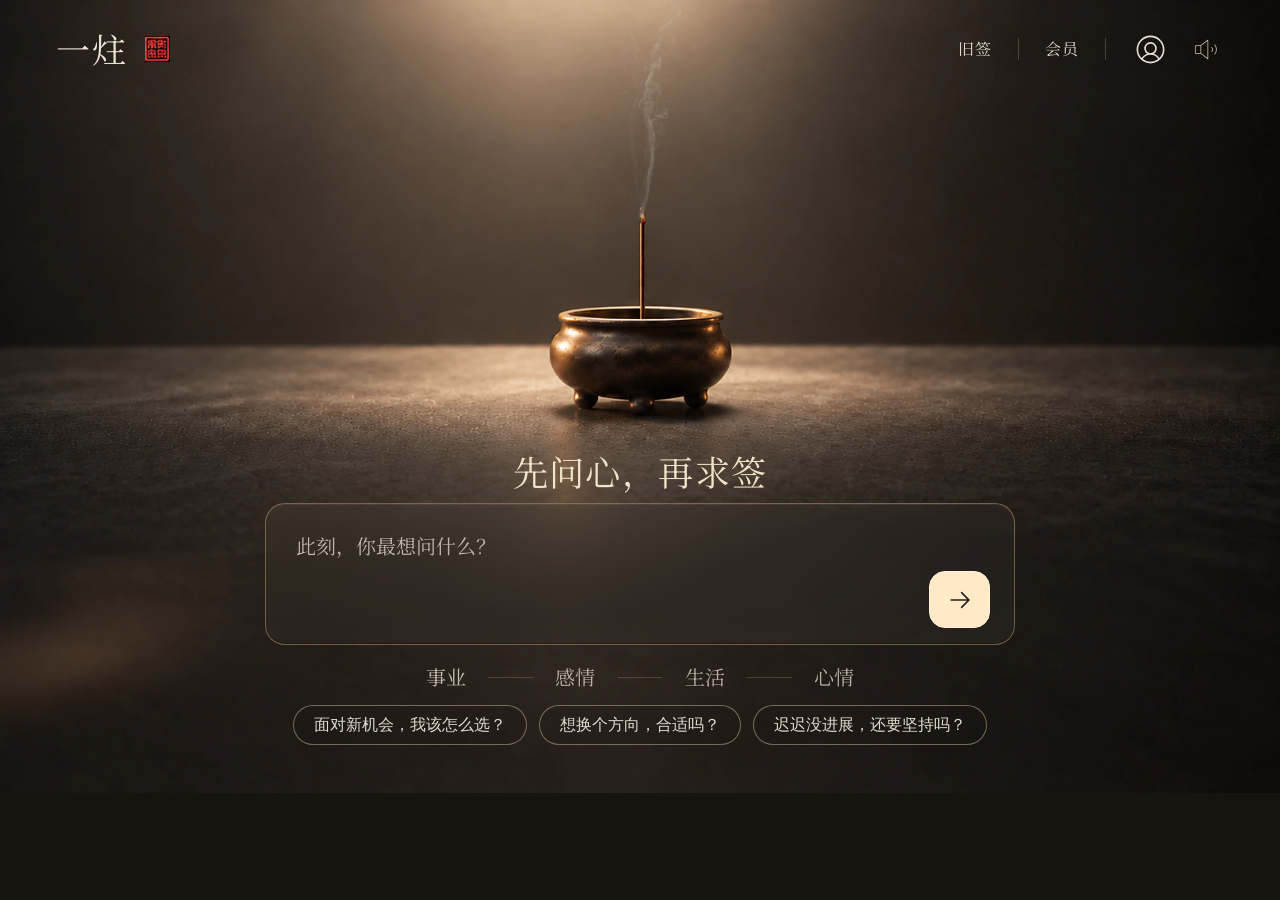
==== commit 95491cd7: "Publish faster mobile assets and single-lot recovery controls" ====
--- a/index.html
+++ b/index.html
@@ -8,8 +8,8 @@
     <link rel="icon" type="image/png" href="/assets/dark-lot-v1/seal.png" />
     <link rel="preload" as="image" href="/assets/dark-lot-v1/home-toplight-neutral-q94-59194aa9ed.webp" />
     <title>一炷 2.0 · 片刻观心</title>
-    <script type="module" crossorigin src="/assets/index-XLfVSdvU.js"></script>
-    <link rel="stylesheet" crossorigin href="/assets/index-BCXWp3R8.css">
+    <script type="module" crossorigin src="/assets/index-CF5YOVRw.js"></script>
+    <link rel="stylesheet" crossorigin href="/assets/index-DGbbL7ND.css">
   </head>
   <body>
     <div id="root"><div id="entry-loading" role="status" style="position:fixed;inset:0;display:grid;place-content:center;text-align:center;background:#171410;color:#e9e1ce;font:16px/1.8 serif"><p id="entry-loading-text">正在点亮这一炷…</p><button id="entry-retry" hidden style="font:inherit;background:none;color:inherit;border:0;text-decoration:underline;min-height:44px" onclick="location.reload()">重新载入</button></div></div>
--- a/assets/index-DGbbL7ND.css
+++ b/assets/index-DGbbL7ND.css
@@ -0,0 +1 @@
+.app.is-toplight-home{--ink: #e9e1ce;--gold: #d9bf93;background:#171410;color:#eee6d4;color-scheme:dark;height:100dvh;min-height:0;overflow-y:auto}.app.is-toplight-home>:is(.temple-background,.scene-shade,.casting-background){display:none}.app.is-toplight-home .site-header{inset:27px 4.4% auto;height:44px;padding:0;border:0;background:transparent;color:#eee6d4}.app.is-toplight-home .brand{gap:17px;height:44px}.app.is-toplight-home .brand>span{font:400 34px/1.2 Songti SC,"Noto Serif SC",serif;letter-spacing:2px}.app.is-toplight-home .brand>img{width:25px;height:27px;object-fit:contain}.app.is-toplight-home .product-header-caption{display:none}.app.is-toplight-home .header-actions{gap:0;color:#e5dfd2}.app.is-toplight-home .header-link{font-size:16px;padding:0 26px;min-height:22px;line-height:22px;border-right:1px solid #a69d8055}.app.is-toplight-home .header-account{margin-left:27px;padding:0;min-height:44px}.app.is-toplight-home .header-account>span{display:none}.app.is-toplight-home .header-account>svg{width:35px;height:35px}.app.is-toplight-home .sound-toggle{margin-left:20px;flex-shrink:0}.app.is-toplight-home button:hover{color:#fff2d8}.app.is-toplight-home :is(button,textarea):focus-visible{outline:1px solid #d3b788;outline-offset:5px}.toplight-home{--scene-width: max(100vw, 1080px);position:relative;min-height:100%;isolation:isolate;overflow:clip}.toplight-scene{position:absolute;top:-8px;left:50%;width:var(--scene-width);aspect-ratio:1586 / 992;transform:translate(-50%);z-index:-1;pointer-events:none}.toplight-plate{position:absolute;top:0;right:0;bottom:0;left:0;display:block;width:100%;height:100%;object-fit:fill;-webkit-user-select:none;user-select:none}.toplight-warm{opacity:0;will-change:opacity}.toplight-smoke{position:absolute;left:50.1892%;top:28.0242%;width:15.5%;height:43.1%;transform:translate(-50%,-100%);pointer-events:none}.toplight-smoke:not(.toplight-smoke-fallback){width:46.5%}.toplight-smoke-fallback{object-fit:fill;transform-origin:50% 100%;opacity:0}.toplight-ember{position:absolute;left:50.1892%;top:28.0242%;width:.7%;height:2%;transform:translate(-50%,-55%);object-fit:contain;opacity:.6}.toplight-content{position:relative;width:min(750px,68vw);margin:0 auto;padding-top:calc(var(--scene-width) * .35);padding-bottom:clamp(48px,7vh,88px)}.toplight-content h1{margin:0 0 10px;text-align:center;color:#f0e4c7;font:400 clamp(30px,2.75vw,44px)/1.28 "Songti SC","Noto Serif SC",serif;letter-spacing:.04em}.toplight-composer{--bronze-x: 50%;--bronze-y: 0px;--bronze-light: 0;--bronze-press: 0;position:relative;isolation:isolate;width:100%;height:142px;padding:25px 30px;background:linear-gradient(165deg,#65502d1c,#211b1312 54%,#9374490b),#77787216;-webkit-backdrop-filter:blur(18px) brightness(.9);backdrop-filter:blur(18px) brightness(.9);border:1px solid #a58b6099;border-radius:20px;box-shadow:inset 0 1px 1px #ffe3a116,inset 0 -1px 1px #0005;transition:border-color .2s}.toplight-composer:focus-within{border-color:#c3ad7f}.toplight-bronze-rim{position:absolute;top:-1px;right:-1px;bottom:-1px;left:-1px;border-radius:inherit;pointer-events:none;-webkit-user-select:none;user-select:none;opacity:var(--bronze-light)}.toplight-bronze-rim{z-index:1;padding:1.25px;background:radial-gradient(circle 86px at var(--bronze-x) var(--bronze-y),#f1d9a9,#d2b273b3 23%,#c2a06400 100%);-webkit-mask:linear-gradient(#fff 0 0) content-box,linear-gradient(#fff 0 0);-webkit-mask-composite:xor;mask:linear-gradient(#fff 0 0) content-box,linear-gradient(#fff 0 0);mask-composite:exclude}.toplight-bronze-rim:after{content:"";position:absolute;top:0;right:0;bottom:0;left:0;background:radial-gradient(circle 96px at var(--bronze-x) var(--bronze-y),#f6ba64,#d2b27380 25%,transparent 100%);opacity:var(--bronze-press)}.toplight-composer textarea{display:block;width:100%;height:90px;padding:0 70px 0 0;resize:none;border:0;outline:none;border-radius:0;background:transparent;color:#eee6d4;caret-color:#efd6ab;font:400 20px/1.65 Songti SC,"Noto Serif SC",serif}.toplight-composer textarea::placeholder{color:#bdb6a9;opacity:1}.app.is-toplight-home .toplight-composer textarea:focus-visible{outline:none}.toplight-send{position:absolute;right:24px;bottom:16px;display:grid;place-items:center;width:61px;height:57px;background:#ffe9c7;color:#1f211c;border:1px solid #fff2d9;border-radius:16px;transition:background .2s,transform .2s}.app.is-toplight-home .toplight-send:hover{background:#fff1d9;color:#151712;transform:translateY(-1px)}.toplight-feedback{position:absolute;left:0;right:0;top:calc(100% + 4px);padding-inline:8px;text-align:center;font:12px/1.5 system-ui,sans-serif;color:#e6ba93}.toplight-topics{--topic-gap: clamp(48px, 7vw, 96px);display:flex;align-items:center;justify-content:center;margin:12px auto 8px;height:40px;gap:var(--topic-gap)}.toplight-composer:has(textarea[aria-invalid=true])+.toplight-topics{margin-top:30px}.app.is-toplight-home .toplight-topics button{position:relative;min-height:40px;color:#b8b0a3;font:400 20px/1.5 Songti SC,"Noto Serif SC",serif;white-space:nowrap;transition:color .18s}.app.is-toplight-home .toplight-topics button:hover,.app.is-toplight-home .toplight-topics button[aria-pressed=true]{color:#c7beb0}.toplight-topics button+button:before{content:"";position:absolute;width:calc(var(--topic-gap) * .5);height:1px;background:#b69a6348;left:calc(var(--topic-gap) * -.75);top:50%}.toplight-prompts{display:flex;align-items:center;justify-content:center;flex-wrap:wrap;gap:12px}.toplight-prompts button{min-height:39px;padding:7px 20px;border:1px solid #c0b39387;border-radius:999px;color:#e0dcd1;font:16px/1.5 system-ui,PingFang SC,sans-serif;white-space:nowrap;background:#11110e14;transition:background .2s,border-color .2s}.toplight-prompts button:hover,.toplight-prompts button[aria-pressed=true]{background:#ddc39812;border-color:#d0ba8c}@media(min-width:1700px){.toplight-content{width:47.5vw}.toplight-composer{height:9vw}.toplight-content h1{font-size:2.75vw}}@media(max-width:1100px)and (min-width:701px){.toplight-content{width:72vw}.toplight-prompts{gap:9px}.toplight-prompts button{font-size:14px;padding-inline:14px}}@media(max-height:820px)and (min-width:701px){.toplight-content{padding-top:calc(var(--scene-width) * .329);padding-bottom:32px}.toplight-content h1{font-size:32px;margin-bottom:8px}.toplight-composer{height:112px;padding:20px 24px;border-radius:18px}.toplight-composer textarea{height:70px;font-size:18px;padding-right:55px}.toplight-send{width:46px;height:44px;right:18px;bottom:14px;border-radius:12px}.toplight-send svg{width:23px;height:23px}.toplight-topics{height:32px;margin:8px auto 6px}.app.is-toplight-home .toplight-topics button{font-size:18px;min-height:32px}.toplight-prompts{gap:12px}.toplight-prompts button{font-size:12px;min-height:32px;padding:6px 16px}}@media(max-width:700px){.toplight-home{--scene-width: 1000px}.toplight-scene{-webkit-mask-image:linear-gradient(#000 62%,transparent 100%);mask-image:linear-gradient(#000 62%,transparent 100%)}.app.is-toplight-home .site-header{inset:20px 24px auto;height:36px}.app.is-toplight-home .brand{gap:10px}.app.is-toplight-home .brand>span{font-size:28px}.app.is-toplight-home .brand>img{width:20px;height:22px}.app.is-toplight-home .header-link{font-size:13px;font-weight:500;color:#f2e9d7;padding-inline:14px;line-height:18px;min-height:18px}.app.is-toplight-home .header-account{margin-left:16px}.app.is-toplight-home .header-account>svg{width:29px;height:29px}.app.is-toplight-home .sound-toggle{margin-left:10px}.toplight-content{width:auto;margin-inline:clamp(28px,5.5vw,44px);padding-top:352px;padding-bottom:56px}.toplight-content h1{font-size:28px;line-height:1.4;margin-bottom:14px;letter-spacing:.025em}.toplight-composer{height:150px;border-radius:18px;padding:19px 21px}.toplight-composer textarea{font-size:16px;line-height:1.7;height:110px;padding-right:45px}.toplight-send{width:45px;height:44px;right:16px;bottom:15px;border-radius:12px}.toplight-send svg{width:23px;height:23px}.toplight-topics{--topic-gap: clamp(24px, 9vw, 48px);height:42px;margin:16px auto 9px}.app.is-toplight-home .toplight-topics button{font-size:18px;min-height:42px}.toplight-prompts{gap:9px}.toplight-prompts button{font-size:12px;min-height:37px;padding:8px 14px}}@media(max-width:360px){.toplight-home{--scene-width: 880px}.toplight-content{padding-top:312px;margin-inline:24px}.toplight-content h1{font-size:27px}.app.is-toplight-home .site-header{left:18px;right:18px}.app.is-toplight-home .header-link{padding-inline:10px}.toplight-topics{--topic-gap: 24px}}@media(prefers-reduced-motion:reduce){.toplight-home *{transition:none!important}.app.is-toplight-home .toplight-send:hover{transform:none}.toplight-bronze-rim{display:none}}.toplight-composer{transform:translateY(var(--keyboard-shift,0px));transition:transform .22s cubic-bezier(.2,.7,.2,1),border-color .2s}.toplight-composer[data-keyboard-lifted=true]{z-index:15;height:var(--keyboard-form-height);background-color:#33291ff2}.toplight-composer[data-keyboard-lifted=true] textarea{height:100%}@media(prefers-reduced-motion:reduce){.toplight-composer{transition:none}}.dark-experience>.gold-dust-layer{position:fixed;top:0;right:0;bottom:0;left:0;width:100%;height:100%;z-index:6;opacity:.7;pointer-events:none;-webkit-user-select:none;user-select:none}@media(prefers-reduced-motion:reduce){.dark-experience>.gold-dust-layer{visibility:hidden}}@font-face{font-family:"Noto Serif SC";font-style:normal;font-display:swap;font-weight:400;src:url([data-uri]) format("woff2"),url([data-uri]) format("woff");unicode-range:U+1f1e9-1f1f5,U+1f1f7-1f1ff,U+1f21a,U+1f232,U+1f234-1f237,U+1f250-1f251,U+1f300,U+1f302-1f308,U+1f30a-1f311,U+1f315,U+1f319-1f320,U+1f324,U+1f327,U+1f32a,U+1f32c-1f32d,U+1f330-1f357,U+1f359-1f37e}@font-face{font-family:"Noto Serif SC";font-style:normal;font-display:swap;font-weight:400;src:url(/assets/noto-serif-sc-5-400-normal-CK3rtlrp.woff2) format("woff2"),url(/assets/noto-serif-sc-5-400-normal-CF6r5Usd.woff) format("woff");unicode-range:U+fee3,U+fef3,U+ff03-ff04,U+ff07,U+ff0a,U+ff17-ff19,U+ff1c-ff1d,U+ff20-ff3a,U+ff3c,U+ff3e-ff5b,U+ff5d,U+ff61-ff65,U+ff67-ff6a,U+ff6c,U+ff6f-ff78,U+ff7a-ff7d,U+ff80-ff84,U+ff86,U+ff89-ff8e,U+ff92,U+ff97-ff9b,U+ff9d-ff9f,U+ffe0-ffe4,U+ffe6,U+ffe9,U+ffeb,U+ffed,U+fffc,U+1f004,U+1f170-1f171,U+1f192-1f195,U+1f198-1f19a,U+1f1e6-1f1e8}@font-face{font-family:"Noto Serif SC";font-style:normal;font-display:swap;font-weight:400;src:url(/assets/noto-serif-sc-6-400-normal-DeDrdmIV.woff2) format("woff2"),url(/assets/noto-serif-sc-6-400-normal-XPf46RJm.woff) format("woff");unicode-range:U+f0a7,U+f0b2,U+f0b7,U+f0c9,U+f0d8,U+f0da,U+f0dc-f0dd,U+f0e0,U+f0e6,U+f0eb,U+f0fc,U+f101,U+f104-f105,U+f107,U+f10b,U+f11b,U+f14b,U+f18a,U+f193,U+f1d6-f1d7,U+f244,U+f27a,U+f296,U+f2ae,U+f471,U+f4b3,U+f610-f611,U+f880-f881,U+f8ec,U+f8f5,U+f8ff,U+f901,U+f90a,U+f92c-f92d,U+f934,U+f937,U+f941,U+f965,U+f967,U+f969,U+f96b,U+f96f,U+f974,U+f978-f979,U+f97e,U+f981,U+f98a,U+f98e,U+f997,U+f99c,U+f9b2,U+f9b5,U+f9ba,U+f9be,U+f9ca,U+f9d0-f9d1,U+f9dd,U+f9e0-f9e1,U+f9e4,U+f9f7,U+fa00-fa01,U+fa08,U+fa0a,U+fa11,U+fb01-fb02,U+fdfc,U+fe0e,U+fe30-fe31,U+fe33-fe44,U+fe49-fe52,U+fe54-fe57,U+fe59-fe66,U+fe68-fe6b,U+fe8e,U+fe92-fe93,U+feae,U+feb8,U+fecb-fecc,U+fee0}@font-face{font-family:"Noto Serif SC";font-style:normal;font-display:swap;font-weight:400;src:url(/assets/noto-serif-sc-21-400-normal-JNqf8ldM.woff2) format("woff2"),url(/assets/noto-serif-sc-21-400-normal-Cfh6gCBv.woff) format("woff");unicode-range:U+9f83,U+9f85-9f8d,U+9f90-9f91,U+9f94-9f96,U+9f98,U+9f9b-9f9c,U+9f9e,U+9fa0,U+9fa2,U+9ff0-9fff,U+a001,U+a007,U+a025,U+a046-a047,U+a057,U+a072,U+a078-a079,U+a083,U+a085,U+a100,U+a118,U+a132,U+a134,U+a1f4,U+a242,U+a4a6,U+a4aa,U+a4b0-a4b1,U+a4b3,U+a9c1-a9c2,U+ac00-ac01,U+ac04,U+ac08,U+ac10-ac11,U+ac13-ac16,U+ac19,U+ac1c-ac1d,U+ac24,U+ac70-ac71,U+ac74,U+ac77-ac78,U+ac80-ac81,U+ac83,U+ac8c,U+ac90,U+ac9f-aca0,U+aca8-aca9,U+acac,U+acb0,U+acbd,U+acc1,U+acc4,U+ace0-ace1,U+ace4,U+ace8,U+acf3,U+acf5,U+acfc-acfd,U+ad00,U+ad0c,U+ad11,U+ad1c,U+ad34,U+ad50,U+ad64,U+ad6c,U+ad70,U+ad74,U+ad7f,U+ad81,U+ad8c,U+adc0,U+adc8,U+addc,U+ade0,U+adf8-adf9,U+adfc,U+ae00,U+ae08-ae09,U+ae0b,U+ae30,U+ae34,U+ae38,U+ae40,U+ae4a,U+ae4c,U+ae54,U+ae68,U+aebc,U+aed8,U+af2c-af2d}@font-face{font-family:"Noto Serif SC";font-style:normal;font-display:swap;font-weight:400;src:url(/assets/noto-serif-sc-22-400-normal-BA2TjkoN.woff2) format("woff2"),url(/assets/noto-serif-sc-22-400-normal-Gc-YLahM.woff) format("woff");unicode-range:U+9e30-9e33,U+9e35-9e3b,U+9e3e,U+9e40-9e44,U+9e46-9e4e,U+9e51,U+9e53,U+9e55-9e58,U+9e5a-9e5c,U+9e5e-9e63,U+9e66-9e6e,U+9e71,U+9e73,U+9e75,U+9e78-9e79,U+9e7c-9e7e,U+9e82,U+9e86-9e88,U+9e8b-9e8c,U+9e90-9e91,U+9e93,U+9e95,U+9e97,U+9e9d,U+9ea4-9ea5,U+9ea9-9eaa,U+9eb4-9eb5,U+9eb8-9eba,U+9ebc-9ebf,U+9ec3,U+9ec9,U+9ecd,U+9ed0,U+9ed2-9ed3,U+9ed5-9ed6,U+9ed9,U+9edc-9edd,U+9edf-9ee0,U+9ee2,U+9ee5,U+9ee7-9eea,U+9eef,U+9ef1,U+9ef3-9ef4,U+9ef6,U+9ef9,U+9efb-9efc,U+9efe,U+9f0b,U+9f0d,U+9f10,U+9f14,U+9f17,U+9f19,U+9f22,U+9f29,U+9f2c,U+9f2f,U+9f31,U+9f37,U+9f39,U+9f3d-9f3e,U+9f41,U+9f4a-9f4b,U+9f51-9f52,U+9f61-9f63,U+9f66-9f67,U+9f80-9f81}@font-face{font-family:"Noto Serif SC";font-style:normal;font-display:swap;font-weight:400;src:url(/assets/noto-serif-sc-23-400-normal-CAhTnGkw.woff2) format("woff2"),url(/assets/noto-serif-sc-23-400-normal-Bhjx5-IU.woff) format("woff");unicode-range:U+9c82-9c83,U+9c85-9c8c,U+9c8e-9c92,U+9c94-9c9b,U+9c9e-9ca3,U+9ca5-9ca7,U+9ca9,U+9cab,U+9cad-9cae,U+9cb1-9cb7,U+9cb9-9cbd,U+9cbf-9cc0,U+9cc3,U+9cc5-9cc7,U+9cc9-9cd1,U+9cd3-9cda,U+9cdc-9cdd,U+9cdf,U+9ce1-9ce3,U+9ce5,U+9ce9,U+9cee-9cef,U+9cf3-9cf4,U+9cf6,U+9cfc-9cfd,U+9d02,U+9d08-9d09,U+9d12,U+9d1b,U+9d1e,U+9d26,U+9d28,U+9d37,U+9d3b,U+9d3f,U+9d51,U+9d59,U+9d5c-9d5d,U+9d5f-9d61,U+9d6c,U+9d70,U+9d72,U+9d7a,U+9d7e,U+9d84,U+9d89,U+9d8f,U+9d92,U+9daf,U+9db4,U+9db8,U+9dbc,U+9dc4,U+9dc7,U+9dc9,U+9dd7,U+9ddf,U+9df2,U+9df9-9dfa,U+9e0a,U+9e11,U+9e1a,U+9e1e,U+9e20,U+9e22,U+9e28-9e2c,U+9e2e-9e2f}@font-face{font-family:"Noto Serif SC";font-style:normal;font-display:swap;font-weight:400;src:url(/assets/noto-serif-sc-24-400-normal-DWWywIBv.woff2) format("woff2"),url(/assets/noto-serif-sc-24-400-normal-DcjzhRQn.woff) format("woff");unicode-range:U+9a80,U+9a83,U+9a85,U+9a88-9a8a,U+9a8d-9a8e,U+9a90,U+9a92-9a93,U+9a95-9a96,U+9a98-9a99,U+9a9b-9aa2,U+9aa5,U+9aa7,U+9aaf-9ab1,U+9ab5-9ab6,U+9ab9-9aba,U+9ac0-9ac4,U+9ac8,U+9acb-9acc,U+9ace-9acf,U+9ad1-9ad2,U+9ad9,U+9adf,U+9ae1,U+9ae3,U+9aea-9aeb,U+9aed-9aef,U+9af4,U+9af9,U+9afb,U+9b03-9b04,U+9b06,U+9b08,U+9b0d,U+9b0f-9b10,U+9b13,U+9b18,U+9b1a,U+9b1f,U+9b22-9b23,U+9b25,U+9b27-9b28,U+9b2a,U+9b2f,U+9b31-9b32,U+9b3b,U+9b43,U+9b46-9b49,U+9b4d-9b4e,U+9b51,U+9b56,U+9b58,U+9b5a,U+9b5c,U+9b5f,U+9b61-9b62,U+9b6f,U+9b77,U+9b80,U+9b88,U+9b8b,U+9b8e,U+9b91,U+9b9f-9ba0,U+9ba8,U+9baa-9bab,U+9bad-9bae,U+9bb0-9bb1,U+9bb8,U+9bc9-9bca,U+9bd3,U+9bd6,U+9bdb,U+9be8,U+9bf0-9bf1,U+9c02,U+9c10,U+9c15,U+9c24,U+9c2d,U+9c32,U+9c39,U+9c3b,U+9c40,U+9c47-9c49,U+9c53,U+9c57,U+9c64,U+9c72,U+9c77-9c78,U+9c7b,U+9c7f-9c80}@font-face{font-family:"Noto Serif SC";font-style:normal;font-display:swap;font-weight:400;src:url(/assets/noto-serif-sc-25-400-normal-aJ-D48u6.woff2) format("woff2"),url(/assets/noto-serif-sc-25-400-normal-aerp2ldR.woff) format("woff");unicode-range:U+98dd,U+98e1-98e2,U+98e7-98ea,U+98ec,U+98ee-98ef,U+98f2,U+98f4,U+98fc-98fe,U+9903,U+9905,U+9908,U+990a,U+990c-990d,U+9913-9914,U+9918,U+991a-991b,U+991e,U+9921,U+9928,U+992c,U+992e,U+9935,U+9938-9939,U+993d-993e,U+9945,U+994b-994c,U+9951-9952,U+9954-9955,U+9957,U+995e,U+9963,U+9966-9969,U+996b-996c,U+996f,U+9974-9975,U+9977-9979,U+997d-997e,U+9980-9981,U+9983-9984,U+9987,U+998a-998b,U+998d-9991,U+9993-9995,U+9997-9998,U+99a5,U+99ab,U+99ad-99ae,U+99b1,U+99b3-99b4,U+99bc,U+99bf,U+99c1,U+99c3-99c6,U+99cc,U+99d0,U+99d2,U+99d5,U+99db,U+99dd,U+99e1,U+99ed,U+99f1,U+99ff,U+9a01,U+9a03-9a04,U+9a0e-9a0f,U+9a11-9a13,U+9a19,U+9a1b,U+9a28,U+9a2b,U+9a30,U+9a32,U+9a37,U+9a40,U+9a45,U+9a4a,U+9a4d-9a4e,U+9a52,U+9a55,U+9a57,U+9a5a-9a5b,U+9a5f,U+9a62,U+9a65,U+9a69,U+9a6b,U+9a6e,U+9a75,U+9a77-9a7a,U+9a7d}@font-face{font-family:"Noto Serif SC";font-style:normal;font-display:swap;font-weight:400;src:url(/assets/noto-serif-sc-26-400-normal-BSzuGlng.woff2) format("woff2"),url(/assets/noto-serif-sc-26-400-normal-D9_XIXqz.woff) format("woff");unicode-range:U+975b-975c,U+9763,U+9765-9766,U+976c-976d,U+9773,U+9776,U+977a,U+977c,U+9784-9785,U+978e-978f,U+9791-9792,U+9794-9795,U+9798,U+979a,U+979e,U+97a3,U+97a5-97a6,U+97a8,U+97ab-97ac,U+97ae-97af,U+97b2,U+97b4,U+97c6,U+97cb-97cc,U+97d3,U+97d8,U+97dc,U+97e1,U+97ea-97eb,U+97ee,U+97fb,U+97fe-97ff,U+9801-9803,U+9805-9806,U+9808,U+980c,U+9810-9814,U+9817-9818,U+981e,U+9820-9821,U+9824,U+9828,U+982b-982d,U+9830,U+9834,U+9838-9839,U+983c,U+9846,U+984d-984f,U+9851-9852,U+9854-9855,U+9857-9858,U+985a-985b,U+9862-9863,U+9865,U+9867,U+986b,U+986f-9871,U+9877-9878,U+987c,U+9880,U+9883,U+9885,U+9889,U+988b-988f,U+9893-9895,U+9899-989b,U+989e-989f,U+98a1-98a2,U+98a5-98a7,U+98a9,U+98af,U+98b1,U+98b6,U+98ba,U+98be,U+98c3-98c4,U+98c6-98c8,U+98cf-98d6,U+98da-98db}@font-face{font-family:"Noto Serif SC";font-style:normal;font-display:swap;font-weight:400;src:url(/assets/noto-serif-sc-27-400-normal-Y6AvStvM.woff2) format("woff2"),url(/assets/noto-serif-sc-27-400-normal-YG7jerKC.woff) format("woff");unicode-range:U+95c4-95ca,U+95cc-95cd,U+95d4-95d6,U+95d8,U+95e1-95e2,U+95e9,U+95f0-95f1,U+95f3,U+95f6,U+95fc,U+95fe-95ff,U+9602-9604,U+9606-960d,U+960f,U+9611-9613,U+9615-9617,U+9619-961b,U+961d,U+9621,U+9628,U+962f,U+963c-963e,U+9641-9642,U+9649,U+9654,U+965b-965f,U+9661,U+9663,U+9665,U+9667-9668,U+966c,U+9670,U+9672-9674,U+9678,U+967a,U+967d,U+9682,U+9685,U+9688,U+968a,U+968d-968e,U+9695,U+9697-9698,U+969e,U+96a0,U+96a3-96a4,U+96a8,U+96aa,U+96b0-96b1,U+96b3-96b4,U+96b7-96b9,U+96bb-96bd,U+96c9,U+96cb,U+96ce,U+96d1-96d2,U+96d6,U+96d9,U+96db-96dc,U+96de,U+96e0,U+96e3,U+96e9,U+96eb,U+96f0-96f2,U+96f9,U+96ff,U+9701-9702,U+9705,U+9708,U+970a,U+970e-970f,U+9711,U+9719,U+9727,U+972a,U+972d,U+9730,U+973d,U+9742,U+9744,U+9748-9749,U+9750-9751,U+975a}@font-face{font-family:"Noto Serif SC";font-style:normal;font-display:swap;font-weight:400;src:url(/assets/noto-serif-sc-28-400-normal-CKZqodJm.woff2) format("woff2"),url(/assets/noto-serif-sc-28-400-normal-CP0gfG9m.woff) format("woff");unicode-range:U+94f5,U+94f7,U+94f9,U+94fb-94fd,U+94ff,U+9503-9504,U+9506-9507,U+9509-950a,U+950d-950f,U+9511-9518,U+951a-9520,U+9522,U+9528-952d,U+9530-953a,U+953c-953f,U+9543-9546,U+9548-9550,U+9552-9555,U+9557-955b,U+955d-9568,U+956a-956d,U+9570-9574,U+9583,U+9586,U+9589,U+958e-958f,U+9591-9592,U+9594,U+9598-9599,U+959e-95a0,U+95a2-95a6,U+95a8-95b2,U+95b4,U+95b8-95c3}@font-face{font-family:"Noto Serif SC";font-style:normal;font-display:swap;font-weight:400;src:url(/assets/noto-serif-sc-29-400-normal-lQml1r-l.woff2) format("woff2"),url(/assets/noto-serif-sc-29-400-normal-71QTonIa.woff) format("woff");unicode-range:U+941c-942b,U+942d-942e,U+9432-9433,U+9435,U+9438,U+943a,U+943e,U+9444,U+944a,U+9451-9452,U+945a,U+9462-9463,U+9465,U+9470-9487,U+948a-9492,U+9494-9498,U+949a,U+949c-949d,U+94a1,U+94a3-94a4,U+94a8,U+94aa-94ad,U+94af,U+94b2,U+94b4-94ba,U+94bc-94c0,U+94c4,U+94c6-94db,U+94de-94ec,U+94ee-94f1,U+94f3}@font-face{font-family:"Noto Serif SC";font-style:normal;font-display:swap;font-weight:400;src:url(/assets/noto-serif-sc-30-400-normal-O7SnWSLf.woff2) format("woff2"),url(/assets/noto-serif-sc-30-400-normal-C-R-n1F4.woff) format("woff");unicode-range:U+92ec-92ed,U+92f0,U+92f3,U+92f8,U+92fc,U+9304,U+9306,U+9310,U+9312,U+9315,U+9318,U+931a,U+931e,U+9320-9322,U+9324,U+9326-9329,U+932b-932c,U+932f,U+9331-9332,U+9335-9336,U+933e,U+9340-9341,U+934a-9360,U+9362-9363,U+9365-936b,U+936e,U+9375,U+937e,U+9382,U+938a,U+938c,U+938f,U+9393-9394,U+9396-9397,U+939a,U+93a2,U+93a7,U+93ac-93cd,U+93d0-93d1,U+93d6-93d8,U+93de-93df,U+93e1-93e2,U+93e4,U+93f8,U+93fb,U+93fd,U+940e-941a}@font-face{font-family:"Noto Serif SC";font-style:normal;font-display:swap;font-weight:400;src:url(/assets/noto-serif-sc-31-400-normal-BnWU33m3.woff2) format("woff2"),url(/assets/noto-serif-sc-31-400-normal-CcCxQ-ZV.woff) format("woff");unicode-range:U+9163-9164,U+9169,U+9170,U+9172,U+9174,U+9179-917a,U+917d-917e,U+9182-9183,U+9185,U+918c-918d,U+9190-9191,U+919a,U+919c,U+91a1-91a4,U+91a8,U+91aa-91af,U+91b4-91b5,U+91b8,U+91ba,U+91be,U+91c0-91c1,U+91c6,U+91c8,U+91cb,U+91d0,U+91d2,U+91d7-91d8,U+91dd,U+91e3,U+91e6-91e7,U+91ed,U+91f0,U+91f5,U+91f9,U+9200,U+9205,U+9207-920a,U+920d-920e,U+9210,U+9214-9215,U+921c,U+921e,U+9221,U+9223-9227,U+9229-922a,U+922d,U+9234-9235,U+9237,U+9239-923a,U+923c-9240,U+9244-9246,U+9249,U+924e-924f,U+9251,U+9253,U+9257,U+925b,U+925e,U+9262,U+9264-9266,U+9268,U+926c,U+926f,U+9271,U+927b,U+927e,U+9280,U+9283,U+9285-928a,U+928e,U+9291,U+9293,U+9296,U+9298,U+929c-929d,U+92a8,U+92ab-92ae,U+92b3,U+92b6-92b7,U+92b9,U+92c1,U+92c5-92c6,U+92c8,U+92cc,U+92d0,U+92d2,U+92e4,U+92ea}@font-face{font-family:"Noto Serif SC";font-style:normal;font-display:swap;font-weight:400;src:url(/assets/noto-serif-sc-32-400-normal-CO8YV2jx.woff2) format("woff2"),url(/assets/noto-serif-sc-32-400-normal-DAUiD5kd.woff) format("woff");unicode-range:U+9004,U+900b,U+9011,U+9015-9016,U+901e,U+9021,U+9026,U+902d,U+902f,U+9031,U+9035-9036,U+9039-903a,U+9041,U+9044-9046,U+904a,U+904f-9052,U+9054-9055,U+9058-9059,U+905b-905e,U+9060-9062,U+9068-9069,U+906f,U+9072,U+9074,U+9076-907a,U+907c-907d,U+9081,U+9083,U+9085,U+9087-908b,U+908f,U+9095,U+9097,U+9099-909b,U+909d,U+90a0-90a1,U+90a8-90a9,U+90ac,U+90b0,U+90b2-90b4,U+90b6,U+90b8,U+90ba,U+90bd-90be,U+90c3-90c5,U+90c7-90c8,U+90cf-90d0,U+90d3,U+90d5,U+90d7,U+90da-90dc,U+90de,U+90e2,U+90e4,U+90e6-90e7,U+90ea-90eb,U+90ef,U+90f4-90f5,U+90f7,U+90fe-9100,U+9104,U+9109,U+910c,U+9112,U+9114-9115,U+9118,U+911c,U+911e,U+9120,U+9122-9123,U+9127,U+912d,U+912f-9132,U+9139-913a,U+9143,U+9146,U+9149-914a,U+914c,U+914e-9150,U+9154,U+9157,U+915a,U+915d-915e,U+9161-9162}@font-face{font-family:"Noto Serif SC";font-style:normal;font-display:swap;font-weight:400;src:url(/assets/noto-serif-sc-33-400-normal-D957xGZn.woff2) format("woff2"),url(/assets/noto-serif-sc-33-400-normal-D_CzfcJD.woff) format("woff");unicode-range:U+8e41-8e42,U+8e47,U+8e49-8e4b,U+8e50-8e53,U+8e59-8e5a,U+8e5f-8e60,U+8e64,U+8e69,U+8e6c,U+8e70,U+8e74,U+8e76,U+8e7a-8e7c,U+8e7f,U+8e84-8e85,U+8e87,U+8e89,U+8e8b,U+8e8d,U+8e8f-8e90,U+8e94,U+8e99,U+8e9c,U+8e9e,U+8eaa,U+8eac,U+8eb0,U+8eb6,U+8ec0,U+8ec6,U+8eca-8ece,U+8ed2,U+8eda,U+8edf,U+8ee2,U+8eeb,U+8ef8,U+8efb-8efe,U+8f03,U+8f09,U+8f0b,U+8f12-8f15,U+8f1b,U+8f1d,U+8f1f,U+8f29-8f2a,U+8f2f,U+8f36,U+8f38,U+8f3b,U+8f3e-8f3f,U+8f44-8f45,U+8f49,U+8f4d-8f4e,U+8f5f,U+8f6b,U+8f6d,U+8f71-8f73,U+8f75-8f76,U+8f78-8f7a,U+8f7c,U+8f7e,U+8f81-8f82,U+8f84,U+8f87,U+8f8a-8f8b,U+8f8d-8f8f,U+8f94-8f95,U+8f97-8f9a,U+8fa6,U+8fad-8faf,U+8fb2,U+8fb5-8fb7,U+8fba-8fbc,U+8fbf,U+8fc2,U+8fcb,U+8fcd,U+8fd3,U+8fd5,U+8fd7,U+8fda,U+8fe2-8fe5,U+8fe8-8fe9,U+8fee,U+8ff3-8ff4,U+8ff8,U+8ffa}@font-face{font-family:"Noto Serif SC";font-style:normal;font-display:swap;font-weight:400;src:url(/assets/noto-serif-sc-34-400-normal-D9Gw4Yxs.woff2) format("woff2"),url(/assets/noto-serif-sc-34-400-normal-Bw6FYa8q.woff) format("woff");unicode-range:U+8cbd,U+8cbf-8cc4,U+8cc7-8cc8,U+8cca,U+8ccd,U+8cd1,U+8cd3,U+8cdb-8cdc,U+8cde,U+8ce0,U+8ce2-8ce4,U+8ce6-8ce8,U+8cea,U+8ced,U+8cf4,U+8cf8,U+8cfa,U+8cfc-8cfd,U+8d04-8d05,U+8d07-8d08,U+8d0a,U+8d0d,U+8d0f,U+8d13-8d14,U+8d16,U+8d1b,U+8d20,U+8d30,U+8d32-8d33,U+8d36,U+8d3b,U+8d3d,U+8d40,U+8d42-8d43,U+8d45-8d46,U+8d48-8d4a,U+8d4d,U+8d51,U+8d53,U+8d55,U+8d59,U+8d5c-8d5d,U+8d5f,U+8d61,U+8d66-8d67,U+8d6a,U+8d6d,U+8d71,U+8d73,U+8d84,U+8d90-8d91,U+8d94-8d95,U+8d99,U+8da8,U+8daf,U+8db1,U+8db5,U+8db8,U+8dba,U+8dbc,U+8dbf,U+8dc2,U+8dc4,U+8dc6,U+8dcb,U+8dce-8dcf,U+8dd6-8dd7,U+8dda-8ddb,U+8dde,U+8de1,U+8de3-8de4,U+8de9,U+8deb-8dec,U+8df0-8df1,U+8df6-8dfd,U+8e05,U+8e07,U+8e09-8e0a,U+8e0c,U+8e0e,U+8e10,U+8e14,U+8e1d-8e1f,U+8e23,U+8e26,U+8e2b-8e31,U+8e34-8e35,U+8e39-8e3a,U+8e3d,U+8e40}@font-face{font-family:"Noto Serif SC";font-style:normal;font-display:swap;font-weight:400;src:url(/assets/noto-serif-sc-35-400-normal-CzfTX1U2.woff2) format("woff2"),url(/assets/noto-serif-sc-35-400-normal-CaBXy4YI.woff) format("woff");unicode-range:U+8b80,U+8b83,U+8b8a,U+8b8c,U+8b90,U+8b93,U+8b99-8b9a,U+8ba0,U+8ba3,U+8ba5-8ba7,U+8baa-8bac,U+8bb4-8bb5,U+8bb7,U+8bb9,U+8bc2-8bc3,U+8bc5,U+8bcb-8bcc,U+8bce-8bd0,U+8bd2-8bd4,U+8bd6,U+8bd8-8bd9,U+8bdc,U+8bdf,U+8be3-8be4,U+8be7-8be9,U+8beb-8bec,U+8bee,U+8bf0,U+8bf2-8bf3,U+8bf6,U+8bf9,U+8bfc-8bfd,U+8bff-8c00,U+8c02,U+8c04,U+8c06-8c07,U+8c0c,U+8c0f,U+8c11-8c12,U+8c14-8c1b,U+8c1d-8c21,U+8c24-8c25,U+8c27,U+8c2a-8c2c,U+8c2e-8c30,U+8c32-8c36,U+8c3f,U+8c47-8c4c,U+8c4e-8c50,U+8c54-8c56,U+8c62,U+8c68,U+8c6c,U+8c73,U+8c78,U+8c7a,U+8c82,U+8c85,U+8c89-8c8a,U+8c8d-8c8e,U+8c90,U+8c93-8c94,U+8c98,U+8c9d-8c9e,U+8ca0-8ca2,U+8ca7-8cac,U+8caf-8cb0,U+8cb3-8cb4,U+8cb6-8cb9,U+8cbb-8cbc}@font-face{font-family:"Noto Serif SC";font-style:normal;font-display:swap;font-weight:400;src:url(/assets/noto-serif-sc-36-400-normal-DEHcJKlW.woff2) format("woff2"),url(/assets/noto-serif-sc-36-400-normal-DzIB99-Z.woff) format("woff");unicode-range:U+8a15-8a18,U+8a1a-8a1b,U+8a1d,U+8a1f,U+8a22-8a23,U+8a25,U+8a2b,U+8a2d,U+8a31,U+8a33-8a34,U+8a36-8a38,U+8a3a,U+8a3c,U+8a3e,U+8a40-8a41,U+8a46,U+8a48,U+8a50,U+8a52,U+8a54-8a55,U+8a58,U+8a5b,U+8a5d-8a63,U+8a66,U+8a69-8a6b,U+8a6d-8a6e,U+8a70,U+8a72-8a73,U+8a7a,U+8a85,U+8a87,U+8a8a,U+8a8c-8a8d,U+8a90-8a92,U+8a95,U+8a98,U+8aa0-8aa1,U+8aa3-8aa6,U+8aa8-8aa9,U+8aac-8aae,U+8ab0,U+8ab2,U+8ab8-8ab9,U+8abc,U+8abe-8abf,U+8ac7,U+8acf,U+8ad2,U+8ad6-8ad7,U+8adb-8adc,U+8adf,U+8ae1,U+8ae6-8ae8,U+8aeb,U+8aed-8aee,U+8af1,U+8af3-8af4,U+8af7-8af8,U+8afa,U+8afe,U+8b00-8b02,U+8b07,U+8b0a,U+8b0c,U+8b0e,U+8b10,U+8b17,U+8b19,U+8b1b,U+8b1d,U+8b20-8b21,U+8b26,U+8b28,U+8b2c,U+8b33,U+8b39,U+8b3e-8b3f,U+8b41,U+8b45,U+8b49,U+8b4c,U+8b4f,U+8b57-8b58,U+8b5a,U+8b5c,U+8b5e,U+8b60,U+8b6c,U+8b6f-8b70,U+8b72,U+8b74,U+8b77,U+8b7d}@font-face{font-family:"Noto Serif SC";font-style:normal;font-display:swap;font-weight:400;src:url(/assets/noto-serif-sc-37-400-normal-4EafqbAq.woff2) format("woff2"),url(/assets/noto-serif-sc-37-400-normal-CpHUExLk.woff) format("woff");unicode-range:U+8882,U+8884-8886,U+8888,U+888f,U+8892-8893,U+889b,U+88a2,U+88a4,U+88a6,U+88a8,U+88aa,U+88ae,U+88b1,U+88b4,U+88b7,U+88bc,U+88c0,U+88c6-88c9,U+88ce-88cf,U+88d1-88d3,U+88d8,U+88db-88dd,U+88df,U+88e1-88e3,U+88e5,U+88e8,U+88ec,U+88f0-88f1,U+88f3-88f4,U+88fc-88fe,U+8900,U+8902,U+8906-8907,U+8909-890c,U+8912-8915,U+8918-891b,U+8921,U+8925,U+892b,U+8930,U+8932,U+8934,U+8936,U+893b,U+893d,U+8941,U+894c,U+8955-8956,U+8959,U+895c,U+895e-8960,U+8966,U+896a,U+896c,U+896f-8970,U+8972,U+897b,U+897e,U+8980,U+8983,U+8985,U+8987-8988,U+898c,U+898f,U+8993,U+8997,U+899a,U+89a1,U+89a7,U+89a9-89aa,U+89b2-89b3,U+89b7,U+89c0,U+89c7,U+89ca-89cc,U+89ce-89d1,U+89d6,U+89da,U+89dc,U+89de,U+89e5,U+89e7,U+89eb,U+89ef,U+89f1,U+89f3-89f4,U+89f8,U+89ff,U+8a01-8a03,U+8a07-8a0a,U+8a0e-8a0f,U+8a13}@font-face{font-family:"Noto Serif SC";font-style:normal;font-display:swap;font-weight:400;src:url(/assets/noto-serif-sc-38-400-normal-LeDesBQa.woff2) format("woff2"),url(/assets/noto-serif-sc-38-400-normal-D1fvK1Lz.woff) format("woff");unicode-range:U+86f4,U+86f8-86f9,U+86fb,U+86fe,U+8703,U+8706-870a,U+870d,U+8711-8713,U+871a,U+871e,U+8722-8723,U+8725,U+8729,U+872e,U+8731,U+8734,U+8737,U+873a-873b,U+873e-8740,U+8742,U+8747-8748,U+8753,U+8755,U+8757-8758,U+875d,U+875f,U+8762-8766,U+8768,U+876e,U+8770,U+8772,U+8775,U+8778,U+877b-877e,U+8782,U+8785,U+8788,U+878b,U+8793,U+8797,U+879a,U+879e-87a0,U+87a2-87a3,U+87a8,U+87ab-87ad,U+87af,U+87b3,U+87b5,U+87bd,U+87c0,U+87c4,U+87c6,U+87ca-87cb,U+87d1-87d2,U+87db-87dc,U+87de,U+87e0,U+87e5,U+87ea,U+87ec,U+87ee,U+87f2-87f3,U+87fb,U+87fd-87fe,U+8802-8803,U+8805,U+880a-880b,U+880d,U+8813-8816,U+8819,U+881b,U+881f,U+8821,U+8823,U+8831-8832,U+8835-8836,U+8839,U+883b-883c,U+8844,U+8846,U+884a,U+884e,U+8852-8853,U+8855,U+8859,U+885b,U+885d-885e,U+8862,U+8864,U+8869-886a,U+886e-886f,U+8872,U+8879,U+887d-887f}@font-face{font-family:"Noto Serif SC";font-style:normal;font-display:swap;font-weight:400;src:url(/assets/noto-serif-sc-39-400-normal-DBlVs41-.woff2) format("woff2"),url(/assets/noto-serif-sc-39-400-normal-BJLDioMS.woff) format("woff");unicode-range:U+8548,U+854e,U+8553,U+8556-8557,U+8559,U+855e,U+8561,U+8564-8565,U+8568-856a,U+856d,U+856f-8570,U+8572,U+8576,U+8579-857b,U+8580,U+8585-8586,U+8588,U+858a,U+858f,U+8591,U+8594,U+8599,U+859c,U+85a2,U+85a4,U+85a6,U+85a8-85a9,U+85ab-85ac,U+85ae,U+85b7-85b9,U+85be,U+85c1,U+85c7,U+85cd,U+85d0,U+85d3,U+85d5,U+85dc-85dd,U+85df-85e0,U+85e5-85e6,U+85e8-85ea,U+85f4,U+85f9,U+85fe-85ff,U+8602,U+8605-8607,U+860a-860b,U+8616,U+8618,U+861a,U+8627,U+8629,U+862d,U+8638,U+863c,U+863f,U+864d,U+864f,U+8652-8655,U+865b-865c,U+865f,U+8662,U+8667,U+866c,U+866e,U+8671,U+8675,U+867a-867c,U+867f,U+868b,U+868d,U+8693,U+869c-869d,U+86a1,U+86a3-86a4,U+86a7-86a9,U+86ac,U+86af-86b1,U+86b4-86b6,U+86ba,U+86c0,U+86c4,U+86c6,U+86c9-86ca,U+86cd-86d1,U+86d4,U+86d8,U+86de-86df,U+86e4,U+86e6,U+86e9,U+86ed,U+86ef-86f3}@font-face{font-family:"Noto Serif SC";font-style:normal;font-display:swap;font-weight:400;src:url(/assets/noto-serif-sc-40-400-normal-BILW2C8W.woff2) format("woff2"),url(/assets/noto-serif-sc-40-400-normal-CX_rcE-F.woff) format("woff");unicode-range:U+83c5,U+83c8-83c9,U+83cb,U+83d1,U+83d3-83d6,U+83d8,U+83db,U+83dd,U+83df,U+83e1,U+83e5,U+83ea-83eb,U+83f0,U+83f4,U+83f8-83f9,U+83fb,U+83fd,U+83ff,U+8401,U+8406,U+840a-840b,U+840f,U+8411,U+8418,U+841c,U+8420,U+8422-8424,U+8426,U+8429,U+842c,U+8438-8439,U+843b-843c,U+843f,U+8446-8447,U+8449,U+844e,U+8451-8452,U+8456,U+8459-845a,U+845c,U+8462,U+8466,U+846d,U+846f-8470,U+8473,U+8476-8478,U+847a,U+847d,U+8484-8485,U+8487,U+8489,U+848c,U+848e,U+8490,U+8493-8494,U+8497,U+849b,U+849e-849f,U+84a1,U+84a5,U+84a8,U+84af,U+84b4,U+84b9-84bf,U+84c1-84c2,U+84c5-84c7,U+84ca-84cb,U+84cd,U+84d0-84d1,U+84d3,U+84d6,U+84df-84e0,U+84e2-84e3,U+84e5-84e7,U+84ee,U+84f3,U+84f6,U+84fa,U+84fc,U+84ff-8500,U+850c,U+8511,U+8514-8515,U+8517-8518,U+851f,U+8523,U+8525-8526,U+8529,U+852b,U+852d,U+8532,U+8534-8535,U+8538-853a,U+853c,U+8543,U+8545}@font-face{font-family:"Noto Serif SC";font-style:normal;font-display:swap;font-weight:400;src:url(/assets/noto-serif-sc-41-400-normal-2yGRlUJ3.woff2) format("woff2"),url(/assets/noto-serif-sc-41-400-normal-DvPlSyax.woff) format("woff");unicode-range:U+82bc,U+82be,U+82c0-82c2,U+82c4-82c8,U+82ca-82cc,U+82ce,U+82d0,U+82d2-82d3,U+82d5-82d6,U+82d8-82d9,U+82dc-82de,U+82e0-82e4,U+82e7,U+82e9-82eb,U+82ed-82ee,U+82f3-82f4,U+82f7-82f8,U+82fa-8301,U+8306-8308,U+830c-830d,U+830f,U+8311,U+8313-8315,U+8318,U+831a-831b,U+831d,U+8324,U+8327,U+832a,U+832c-832d,U+832f,U+8331-8334,U+833a-833c,U+8340,U+8343-8345,U+8347-8348,U+834a,U+834c,U+834f,U+8351,U+8356,U+8358-835c,U+835e,U+8360,U+8364-8366,U+8368-836a,U+836c-836e,U+8373,U+8378,U+837b-837d,U+837f-8380,U+8382,U+8388,U+838a-838b,U+8392,U+8394,U+8396,U+8398-8399,U+839b-839c,U+83a0,U+83a2-83a3,U+83a8-83aa,U+83ae-83b0,U+83b3-83b4,U+83b6,U+83b8,U+83ba,U+83bc-83bd,U+83bf-83c0,U+83c2}@font-face{font-family:"Noto Serif SC";font-style:normal;font-display:swap;font-weight:400;src:url(/assets/noto-serif-sc-42-400-normal-CB0Lgo3r.woff2) format("woff2"),url(/assets/noto-serif-sc-42-400-normal-B9pcEbt_.woff) format("woff");unicode-range:U+8166-8169,U+816b,U+816d,U+8171,U+8173-8174,U+8178,U+817c-817d,U+8182,U+8188,U+8191,U+8198-819b,U+81a0,U+81a3,U+81a5-81a6,U+81a9,U+81b6,U+81ba-81bb,U+81bd,U+81bf,U+81c1,U+81c3,U+81c6,U+81c9-81ca,U+81cc-81cd,U+81d1,U+81d3-81d4,U+81d8,U+81db-81dc,U+81de-81df,U+81e5,U+81e7-81e9,U+81eb-81ec,U+81ee-81ef,U+81f5,U+81f8,U+81fa,U+81fc,U+81fe,U+8200-8202,U+8204,U+8208-820a,U+820e-8210,U+8216-8218,U+821b-821c,U+8221-8224,U+8226-8228,U+822b,U+822d,U+822f,U+8232-8234,U+8237-8238,U+823a-823b,U+823e,U+8244,U+8249,U+824b,U+824f,U+8259-825a,U+825f,U+8266,U+8268,U+826e,U+8271,U+8276-8279,U+827d,U+827f,U+8283-8284,U+8288-828a,U+828d-8291,U+8293-8294,U+8296-8298,U+829f-82a1,U+82a3-82a4,U+82a7-82ab,U+82ae,U+82b0,U+82b2,U+82b4-82b6}@font-face{font-family:"Noto Serif SC";font-style:normal;font-display:swap;font-weight:400;src:url(/assets/noto-serif-sc-43-400-normal-Dz2xm4_C.woff2) format("woff2"),url(/assets/noto-serif-sc-43-400-normal-DP4WLXWZ.woff) format("woff");unicode-range:U+8016,U+8018-8019,U+801c,U+801e,U+8026-802a,U+8031,U+8034-8035,U+8037,U+8043,U+804b,U+804d,U+8052,U+8056,U+8059,U+805e,U+8061,U+8068-8069,U+806e-8074,U+8076-8078,U+807c-8080,U+8082,U+8084-8085,U+8088,U+808f,U+8093,U+809c,U+809f,U+80ab,U+80ad-80ae,U+80b1,U+80b6-80b8,U+80bc-80bd,U+80c2,U+80c4,U+80ca,U+80cd,U+80d1,U+80d4,U+80d7,U+80d9-80db,U+80dd,U+80e0,U+80e4-80e5,U+80e7-80ed,U+80ef-80f1,U+80f3-80f4,U+80fc,U+8101,U+8104-8105,U+8107-8108,U+810c-810e,U+8112-8115,U+8117-8119,U+811b-811f,U+8121-8130,U+8132-8134,U+8137,U+8139,U+813f-8140,U+8142,U+8146,U+8148,U+814d-814e,U+8151,U+8153,U+8158-815a,U+815e,U+8160}@font-face{font-family:"Noto Serif SC";font-style:normal;font-display:swap;font-weight:400;src:url(/assets/noto-serif-sc-44-400-normal-KrwQkVb4.woff2) format("woff2"),url(/assets/noto-serif-sc-44-400-normal-CCFe1DC7.woff) format("woff");unicode-range:U+7ef0-7ef2,U+7ef6,U+7efa-7efb,U+7efe,U+7f01-7f04,U+7f08,U+7f0a-7f12,U+7f17,U+7f19,U+7f1b-7f1c,U+7f1f,U+7f21-7f23,U+7f25-7f28,U+7f2a-7f33,U+7f35-7f37,U+7f3d,U+7f42,U+7f44-7f45,U+7f4c-7f4d,U+7f52,U+7f54,U+7f58-7f59,U+7f5d,U+7f5f-7f61,U+7f63,U+7f65,U+7f68,U+7f70-7f71,U+7f73-7f75,U+7f77,U+7f79,U+7f7d-7f7e,U+7f85-7f86,U+7f88-7f89,U+7f8b-7f8c,U+7f90-7f91,U+7f94-7f96,U+7f98-7f9b,U+7f9d,U+7f9f,U+7fa3,U+7fa7-7fa9,U+7fac-7fb2,U+7fb4,U+7fb6,U+7fb8,U+7fbc,U+7fbf-7fc0,U+7fc3,U+7fca,U+7fcc,U+7fce,U+7fd2,U+7fd5,U+7fd9-7fdb,U+7fdf,U+7fe3,U+7fe5-7fe7,U+7fe9,U+7feb-7fec,U+7fee-7fef,U+7ff1,U+7ff3-7ff4,U+7ff9-7ffa,U+7ffe,U+8004,U+8006,U+800b,U+800e,U+8011-8012,U+8014}@font-face{font-family:"Noto Serif SC";font-style:normal;font-display:swap;font-weight:400;src:url(/assets/noto-serif-sc-45-400-normal-BBf5fyo-.woff2) format("woff2"),url(/assets/noto-serif-sc-45-400-normal-DoRuN2zR.woff) format("woff");unicode-range:U+7dd2,U+7dd4,U+7dd6-7dd8,U+7dda-7de0,U+7de2-7de6,U+7de8-7ded,U+7def,U+7df1-7df5,U+7df7,U+7df9,U+7dfb-7dfc,U+7dfe-7e02,U+7e04,U+7e08-7e0b,U+7e12,U+7e1b,U+7e1e,U+7e20,U+7e22-7e23,U+7e26,U+7e29,U+7e2b,U+7e2e-7e2f,U+7e31,U+7e37,U+7e39-7e3e,U+7e40,U+7e43-7e44,U+7e46-7e47,U+7e4a-7e4b,U+7e4d-7e4e,U+7e51,U+7e54-7e56,U+7e58-7e5b,U+7e5d-7e5e,U+7e61,U+7e66-7e67,U+7e69-7e6b,U+7e6d,U+7e70,U+7e73,U+7e77,U+7e79,U+7e7b-7e7d,U+7e81-7e82,U+7e8c-7e8d,U+7e8f,U+7e92-7e94,U+7e96,U+7e98,U+7e9a-7e9c,U+7e9e-7e9f,U+7ea1,U+7ea3,U+7ea5,U+7ea8-7ea9,U+7eab,U+7ead-7eae,U+7eb0,U+7ebb,U+7ebe,U+7ec0-7ec2,U+7ec9,U+7ecb-7ecc,U+7ed0,U+7ed4,U+7ed7,U+7edb,U+7ee0-7ee2,U+7ee5-7ee6,U+7ee8,U+7eeb}@font-face{font-family:"Noto Serif SC";font-style:normal;font-display:swap;font-weight:400;src:url(/assets/noto-serif-sc-46-400-normal-Cbp-mPea.woff2) format("woff2"),url(/assets/noto-serif-sc-46-400-normal-hWEdnehb.woff) format("woff");unicode-range:U+7ce8,U+7cec,U+7cf0,U+7cf5-7cf9,U+7cfc,U+7cfe,U+7d00,U+7d04-7d0b,U+7d0d,U+7d10-7d14,U+7d17-7d19,U+7d1b-7d1f,U+7d21,U+7d24-7d26,U+7d28-7d2a,U+7d2c-7d2e,U+7d30-7d31,U+7d33,U+7d35-7d36,U+7d38-7d3a,U+7d40,U+7d42-7d44,U+7d46,U+7d4b-7d4c,U+7d4f,U+7d51,U+7d54-7d56,U+7d58,U+7d5b-7d5c,U+7d5e,U+7d61-7d63,U+7d66,U+7d68,U+7d6a-7d6c,U+7d6f,U+7d71-7d73,U+7d75-7d77,U+7d79-7d7a,U+7d7e,U+7d81,U+7d84-7d8b,U+7d8d,U+7d8f,U+7d91,U+7d94,U+7d96,U+7d98-7d9a,U+7d9c-7da0,U+7da2,U+7da6,U+7daa-7db1,U+7db4-7db8,U+7dba-7dbf,U+7dc1,U+7dc4,U+7dc7-7dc8,U+7dca-7dcd,U+7dcf,U+7dd1}@font-face{font-family:"Noto Serif SC";font-style:normal;font-display:swap;font-weight:400;src:url(/assets/noto-serif-sc-47-400-normal-BImRhQuH.woff2) format("woff2"),url(/assets/noto-serif-sc-47-400-normal-DqlubpD4.woff) format("woff");unicode-range:U+7bd3-7bd4,U+7bd9-7bda,U+7bdd,U+7be0-7be1,U+7be4-7be6,U+7be9-7bea,U+7bef,U+7bf4,U+7bf6,U+7bfc,U+7bfe,U+7c01,U+7c03,U+7c07-7c08,U+7c0a-7c0d,U+7c0f,U+7c11,U+7c15-7c16,U+7c19,U+7c1e-7c21,U+7c23-7c24,U+7c26,U+7c28-7c33,U+7c35,U+7c37-7c3b,U+7c3d-7c3e,U+7c40-7c41,U+7c43,U+7c47-7c48,U+7c4c,U+7c50,U+7c53-7c54,U+7c59,U+7c5f-7c60,U+7c63-7c65,U+7c6c,U+7c6e,U+7c72,U+7c74,U+7c79-7c7a,U+7c7c,U+7c81-7c82,U+7c84-7c85,U+7c88,U+7c8a-7c91,U+7c93-7c96,U+7c99,U+7c9b-7c9e,U+7ca0-7ca2,U+7ca6-7ca9,U+7cac,U+7caf-7cb3,U+7cb5-7cb7,U+7cba-7cbd,U+7cbf-7cc2,U+7cc5,U+7cc7-7cc9,U+7ccc-7ccd,U+7cd7,U+7cdc,U+7cde,U+7ce0,U+7ce4-7ce5,U+7ce7}@font-face{font-family:"Noto Serif SC";font-style:normal;font-display:swap;font-weight:400;src:url(/assets/noto-serif-sc-48-400-normal-BL8ILOHO.woff2) format("woff2"),url(/assets/noto-serif-sc-48-400-normal-3hHS5RN8.woff) format("woff");unicode-range:U+7ae6,U+7af4-7af7,U+7afa-7afb,U+7afd-7b0a,U+7b0c,U+7b0e-7b0f,U+7b13,U+7b15-7b16,U+7b18-7b19,U+7b1e-7b20,U+7b22-7b25,U+7b29-7b2b,U+7b2d-7b2e,U+7b30-7b3b,U+7b3e-7b3f,U+7b41-7b42,U+7b44-7b47,U+7b4a,U+7b4c-7b50,U+7b58,U+7b5a,U+7b5c,U+7b60,U+7b66-7b67,U+7b69,U+7b6c-7b6f,U+7b72-7b76,U+7b7b-7b7d,U+7b7f,U+7b82,U+7b85,U+7b87,U+7b8b-7b96,U+7b98-7b99,U+7b9b-7b9f,U+7ba2-7ba4,U+7ba6-7bac,U+7bae-7bb0,U+7bb4,U+7bb7-7bb9,U+7bbb,U+7bc0-7bc1,U+7bc3-7bc4,U+7bc6,U+7bc8-7bcc,U+7bd1}@font-face{font-family:"Noto Serif SC";font-style:normal;font-display:swap;font-weight:400;src:url(/assets/noto-serif-sc-49-400-normal-DzLACwr8.woff2) format("woff2"),url(/assets/noto-serif-sc-49-400-normal-_2zR6MpX.woff) format("woff");unicode-range:U+798b-798e,U+7992,U+7994-7995,U+7997-7998,U+799a-799c,U+799f,U+79a3-79a6,U+79a8-79ac,U+79ae-79b1,U+79b3-79b5,U+79b8,U+79ba,U+79bf,U+79c2,U+79c6,U+79c8,U+79cf,U+79d5-79d6,U+79dd-79de,U+79e3,U+79e7-79e8,U+79eb,U+79ed,U+79f4,U+79f7-79f8,U+79fa,U+79fe,U+7a02-7a03,U+7a05,U+7a0a,U+7a14,U+7a17,U+7a19,U+7a1c,U+7a1e-7a1f,U+7a23,U+7a25-7a26,U+7a2c,U+7a2e,U+7a30-7a32,U+7a36-7a37,U+7a39,U+7a3c,U+7a40,U+7a42,U+7a47,U+7a49,U+7a4c-7a4f,U+7a51,U+7a55,U+7a5b,U+7a5d-7a5e,U+7a62-7a63,U+7a66,U+7a68-7a69,U+7a6b,U+7a70,U+7a78,U+7a80,U+7a85-7a88,U+7a8a,U+7a90,U+7a93-7a96,U+7a98,U+7a9b-7a9c,U+7a9e,U+7aa0-7aa1,U+7aa3,U+7aa8-7aaa,U+7aac-7ab0,U+7ab3,U+7ab8,U+7aba,U+7abd-7abf,U+7ac4-7ac5,U+7ac7-7ac8,U+7aca,U+7ad1-7ad2,U+7ada-7add,U+7ae1,U+7ae4}@font-face{font-family:"Noto Serif SC";font-style:normal;font-display:swap;font-weight:400;src:url(/assets/noto-serif-sc-50-400-normal-CL92OsA_.woff2) format("woff2"),url(/assets/noto-serif-sc-50-400-normal-B7IwtXyc.woff) format("woff");unicode-range:U+784c,U+784e-7854,U+7856-7857,U+7859-785a,U+7865,U+7869-786a,U+786d,U+786f,U+7876-7877,U+787c,U+787e-787f,U+7881,U+7887-7889,U+7893-7894,U+7898-789e,U+78a1,U+78a3,U+78a5,U+78a9,U+78ad,U+78b2,U+78b4,U+78b6,U+78b9-78ba,U+78bc,U+78bf,U+78c3,U+78c9,U+78cb,U+78d0-78d2,U+78d4,U+78d9-78da,U+78dc,U+78de,U+78e1,U+78e5-78e6,U+78ea,U+78ec,U+78ef,U+78f1-78f2,U+78f4,U+78fa-78fb,U+78fe,U+7901-7902,U+7905,U+7907,U+7909,U+790b-790c,U+790e,U+7910,U+7913,U+7919-791b,U+791e-791f,U+7921,U+7924,U+7926,U+792a-792b,U+7934,U+7936,U+7939,U+793b,U+793d,U+7940,U+7942-7943,U+7945-7947,U+7949-794a,U+794c,U+794e-7951,U+7953-7955,U+7957-795a,U+795c,U+795f-7960,U+7962,U+7964,U+7966-7967,U+7969,U+796b,U+796f,U+7972,U+7974,U+7979,U+797b-797c,U+797e-7980,U+7982,U+7986-7987,U+7989-798a}@font-face{font-family:"Noto Serif SC";font-style:normal;font-display:swap;font-weight:400;src:url(/assets/noto-serif-sc-51-400-normal-K2vB_amj.woff2) format("woff2"),url(/assets/noto-serif-sc-51-400-normal-C4jmNGih.woff) format("woff");unicode-range:U+7722,U+7726,U+7728,U+772b-7730,U+7732-7736,U+7739-773a,U+773d-773f,U+7743,U+7746-7747,U+774c-774f,U+7751-7752,U+7758-775a,U+775c-775e,U+7762,U+7765-7766,U+7768-776a,U+776c-776d,U+7771-7772,U+777a,U+777c-777e,U+7780,U+7785,U+7787,U+778b-778d,U+778f-7791,U+7793,U+779e-77a0,U+77a2,U+77a5,U+77ad,U+77af,U+77b4-77b7,U+77bd-77c0,U+77c2,U+77c5,U+77c7,U+77cd,U+77d6-77d7,U+77d9-77da,U+77dd-77de,U+77e7,U+77ea,U+77ec,U+77ef,U+77f8,U+77fb,U+77fd-77fe,U+7800,U+7803,U+7806,U+7809,U+780f-7812,U+7815,U+7817-7818,U+781a-781f,U+7821-7823,U+7825-7827,U+7829,U+782b-7830,U+7832-7833,U+7835,U+7837,U+7839-783c,U+783e,U+7841-7844,U+7847-7849,U+784b}@font-face{font-family:"Noto Serif SC";font-style:normal;font-display:swap;font-weight:400;src:url(/assets/noto-serif-sc-52-400-normal-wKOWPyMs.woff2) format("woff2"),url(/assets/noto-serif-sc-52-400-normal-BmB6v4O1.woff) format("woff");unicode-range:U+7613-7619,U+761b-761d,U+761f-7622,U+7625,U+7627-762a,U+762e-7630,U+7632-7635,U+7638-763a,U+763c-763d,U+763f-7640,U+7642-7643,U+7647-7648,U+764d-764e,U+7652,U+7654,U+7658,U+765a,U+765c,U+765e-765f,U+7661-7663,U+7665,U+7669,U+766c,U+766e-766f,U+7671-7673,U+7675-7676,U+7678-767a,U+767f,U+7681,U+7683,U+7688,U+768a-768c,U+768e,U+7690-7692,U+7695,U+7698,U+769a-769b,U+769d-76a0,U+76a2,U+76a4-76a7,U+76ab-76ac,U+76af-76b0,U+76b2,U+76b4-76b5,U+76ba-76bb,U+76bf,U+76c2-76c3,U+76c5,U+76c9,U+76cc-76ce,U+76dc-76de,U+76e1-76ea,U+76f1,U+76f9-76fb,U+76fd,U+76ff-7700,U+7703-7704,U+7707-7708,U+770c-770f,U+7712,U+7714,U+7716,U+7719-771b,U+771e,U+7721}@font-face{font-family:"Noto Serif SC";font-style:normal;font-display:swap;font-weight:400;src:url(/assets/noto-serif-sc-53-400-normal-DdrtXsQA.woff2) format("woff2"),url(/assets/noto-serif-sc-53-400-normal-C2iSoIjP.woff) format("woff");unicode-range:U+750d,U+750f,U+7511,U+7513,U+7515,U+7517,U+7519,U+7521-7527,U+752a,U+752c-752d,U+752f,U+7534,U+7536,U+753a,U+753e,U+7540,U+7544,U+7547-754b,U+754d-754e,U+7550-7553,U+7556-7557,U+755a-755b,U+755d-755e,U+7560,U+7562,U+7564,U+7566-7568,U+756b-756c,U+756f-7573,U+7575,U+7579-757c,U+757e-757f,U+7581-7584,U+7587,U+7589-758e,U+7590,U+7592,U+7594,U+7596,U+7599-759a,U+759d,U+759f-75a0,U+75a3,U+75a5,U+75a8,U+75ac-75ad,U+75b0-75b1,U+75b3-75b5,U+75b8,U+75bd,U+75c1-75c4,U+75c8-75ca,U+75cc-75cd,U+75d4,U+75d6,U+75d9,U+75de,U+75e0,U+75e2-75e4,U+75e6-75ea,U+75f1-75f3,U+75f7,U+75f9-75fa,U+75fc,U+75fe-7601,U+7603,U+7605-7606,U+7608-760e,U+7610-7612}@font-face{font-family:"Noto Serif SC";font-style:normal;font-display:swap;font-weight:400;src:url(/assets/noto-serif-sc-54-400-normal-fnBxYYH4.woff2) format("woff2"),url(/assets/noto-serif-sc-54-400-normal-3BUfOg82.woff) format("woff");unicode-range:U+73f0,U+73f2,U+73f4-73f5,U+73f7,U+73f9-73fa,U+73fc-73fd,U+73ff-7402,U+7404,U+7407-7408,U+740a-740f,U+7418,U+741a-741c,U+741e,U+7424-7425,U+7428-7429,U+742c-7430,U+7432,U+7435-7436,U+7438-743b,U+743e-7441,U+7443-7446,U+7448,U+744a-744b,U+7452,U+7457,U+745b,U+745d,U+7460,U+7462-7465,U+7467-746a,U+746d,U+746f,U+7471,U+7473-7474,U+7477,U+747a,U+747e,U+7481-7482,U+7484,U+7486,U+7488-748b,U+748e-748f,U+7493,U+7498,U+749a,U+749c-74a0,U+74a3,U+74a6,U+74a9-74aa,U+74ae,U+74b0-74b2,U+74b6,U+74b8-74ba,U+74bd,U+74bf,U+74c1,U+74c3,U+74c5,U+74c8,U+74ca,U+74cc,U+74cf,U+74d1-74d2,U+74d4-74d5,U+74d8-74db,U+74de-74e0,U+74e2,U+74e4-74e5,U+74e7-74e9,U+74ee-74ef,U+74f4,U+74ff,U+7501,U+7503,U+7505,U+7508}@font-face{font-family:"Noto Serif SC";font-style:normal;font-display:swap;font-weight:400;src:url(/assets/noto-serif-sc-55-400-normal-OR21fGsv.woff2) format("woff2"),url(/assets/noto-serif-sc-55-400-normal-uM-BxExI.woff) format("woff");unicode-range:U+72e6,U+72e8,U+72ef-72f0,U+72f2-72f4,U+72f6-72f7,U+72f9-72fb,U+72fd,U+7300-7304,U+7307,U+730a-730c,U+7313-7317,U+731d-7322,U+7327,U+7329,U+732c-732d,U+7330-7331,U+7333,U+7335-7337,U+7339,U+733d-733e,U+7340,U+7342,U+7344-7345,U+734a,U+734d-7350,U+7352,U+7355,U+7357,U+7359,U+735f-7360,U+7362-7363,U+7365,U+7368,U+736c-736d,U+736f-7370,U+7372,U+7374-7376,U+7378,U+737a-737b,U+737d-737e,U+7382-7383,U+7386,U+7388,U+738a,U+738c-7393,U+7395,U+7397-739a,U+739c,U+739e,U+73a0-73a3,U+73a5-73a8,U+73aa,U+73ad,U+73b1,U+73b3,U+73b6-73b7,U+73b9,U+73c2,U+73c5-73c9,U+73cc,U+73ce-73d0,U+73d2,U+73d6,U+73d9,U+73db-73de,U+73e3,U+73e5-73ea,U+73ee-73ef}@font-face{font-family:"Noto Serif SC";font-style:normal;font-display:swap;font-weight:400;src:url(/assets/noto-serif-sc-56-400-normal-VKrJZN4n.woff2) format("woff2"),url(/assets/noto-serif-sc-56-400-normal-IgYSFXUZ.woff) format("woff");unicode-range:U+71a8,U+71af,U+71b1-71bc,U+71be,U+71c1-71c2,U+71c4,U+71c8-71cb,U+71ce-71d0,U+71d2,U+71d4,U+71d9-71da,U+71dc,U+71df-71e0,U+71e6-71e8,U+71ea,U+71ed-71ee,U+71f4,U+71f6,U+71f9,U+71fb-71fc,U+71ff-7200,U+7207,U+720c-720d,U+7210,U+7216,U+721a-721e,U+7223,U+7228,U+722b,U+722d-722e,U+7230,U+7232,U+723a-723c,U+723e-7242,U+7246,U+724b,U+724d-724e,U+7252,U+7256,U+7258,U+725a,U+725c-725d,U+7260,U+7264-7266,U+726a,U+726c,U+726e-726f,U+7271,U+7273-7274,U+7278,U+727b,U+727d-727e,U+7281-7282,U+7284,U+7287,U+728a,U+728d,U+728f,U+7292,U+729b,U+729f-72a0,U+72a7,U+72ad-72ae,U+72b0-72b5,U+72b7-72b8,U+72ba-72be,U+72c0-72c1,U+72c3,U+72c5-72c6,U+72c8,U+72cc-72ce,U+72d2,U+72d6,U+72db,U+72dd-72df,U+72e1,U+72e5}@font-face{font-family:"Noto Serif SC";font-style:normal;font-display:swap;font-weight:400;src:url(/assets/noto-serif-sc-57-400-normal-C6PkFoaO.woff2) format("woff2"),url(/assets/noto-serif-sc-57-400-normal-28J4-NL8.woff) format("woff");unicode-range:U+700b,U+700d,U+7015,U+7018,U+701b,U+701d-701f,U+7023,U+7026-7028,U+702c,U+702e-7030,U+7035,U+7037,U+7039-703a,U+703c-703e,U+7044,U+7049-704b,U+704f,U+7051,U+7058,U+705a,U+705c-705e,U+7061,U+7064,U+7066,U+706c,U+707d,U+7080-7081,U+7085-7086,U+708a,U+708f,U+7091,U+7094-7095,U+7098-7099,U+709c-709d,U+709f,U+70a4,U+70a9-70aa,U+70af-70b2,U+70b4-70b7,U+70bb,U+70c0,U+70c3,U+70c7,U+70cb,U+70ce-70cf,U+70d4,U+70d9-70da,U+70dc-70dd,U+70e0,U+70e9,U+70ec,U+70f7,U+70fa,U+70fd,U+70ff,U+7104,U+7108-7109,U+710c,U+7110,U+7113-7114,U+7116-7118,U+711c,U+711e,U+7120,U+712e-712f,U+7131,U+713c,U+7142,U+7144-7147,U+7149-714b,U+7150,U+7152,U+7155-7156,U+7159-715a,U+715c,U+7161,U+7165-7166,U+7168-7169,U+716d,U+7173-7174,U+7176,U+7178,U+717a,U+717d,U+717f-7180,U+7184,U+7186-7188,U+7192,U+7198,U+719c,U+71a0,U+71a4-71a5}@font-face{font-family:"Noto Serif SC";font-style:normal;font-display:swap;font-weight:400;src:url(/assets/noto-serif-sc-58-400-normal-DVaM_vK5.woff2) format("woff2"),url(/assets/noto-serif-sc-58-400-normal-DVkyRiXI.woff) format("woff");unicode-range:U+6ed9,U+6edb,U+6edd,U+6edf-6ee0,U+6ee2,U+6ee6,U+6eea,U+6eec,U+6eee-6eef,U+6ef2-6ef3,U+6ef7-6efa,U+6efe,U+6f01,U+6f03,U+6f08-6f09,U+6f15-6f16,U+6f19,U+6f22-6f25,U+6f28-6f2a,U+6f2c-6f2d,U+6f2f,U+6f32,U+6f36-6f38,U+6f3f,U+6f43-6f46,U+6f48,U+6f4b,U+6f4e-6f4f,U+6f51,U+6f54-6f57,U+6f59-6f5b,U+6f5e-6f5f,U+6f61,U+6f64-6f67,U+6f69-6f6c,U+6f6f-6f72,U+6f74-6f76,U+6f78-6f7e,U+6f80-6f83,U+6f86,U+6f89,U+6f8b-6f8d,U+6f90,U+6f92,U+6f94,U+6f97-6f98,U+6f9b,U+6fa3-6fa5,U+6fa7,U+6faa,U+6faf,U+6fb1,U+6fb4,U+6fb6,U+6fb9,U+6fc1-6fcb,U+6fd1-6fd3,U+6fd5,U+6fdb,U+6fde-6fe1,U+6fe4,U+6fe9,U+6feb-6fec,U+6fee-6ff1,U+6ffa,U+6ffe,U+7005-7006,U+7009}@font-face{font-family:"Noto Serif SC";font-style:normal;font-display:swap;font-weight:400;src:url(/assets/noto-serif-sc-59-400-normal-CeSjNpXe.woff2) format("woff2"),url(/assets/noto-serif-sc-59-400-normal-DnmIRgdu.woff) format("woff");unicode-range:U+6dc3,U+6dc5-6dc6,U+6dc9,U+6dcc,U+6dcf,U+6dd2-6dd3,U+6dd6,U+6dd9-6dde,U+6de0,U+6de4,U+6de6,U+6de8-6dea,U+6dec,U+6def-6df0,U+6df5-6df6,U+6df8,U+6dfa,U+6dfc,U+6e03-6e04,U+6e07-6e09,U+6e0b-6e0c,U+6e0e,U+6e11,U+6e13,U+6e15-6e16,U+6e19-6e1b,U+6e1e-6e1f,U+6e22,U+6e25-6e27,U+6e2b-6e2c,U+6e36-6e37,U+6e39-6e3a,U+6e3c-6e41,U+6e44-6e45,U+6e47,U+6e49-6e4b,U+6e4d-6e4e,U+6e51,U+6e53-6e55,U+6e5c-6e5f,U+6e61-6e63,U+6e65-6e67,U+6e6a-6e6b,U+6e6d-6e70,U+6e72-6e74,U+6e76-6e78,U+6e7c,U+6e80-6e82,U+6e86-6e87,U+6e89,U+6e8d,U+6e8f,U+6e96,U+6e98,U+6e9d-6e9f,U+6ea1,U+6ea5-6ea7,U+6eab,U+6eb1-6eb2,U+6eb4,U+6eb7,U+6ebb-6ebd,U+6ebf-6ec6,U+6ec8-6ec9,U+6ecc,U+6ecf-6ed0,U+6ed3-6ed4,U+6ed7-6ed8}@font-face{font-family:"Noto Serif SC";font-style:normal;font-display:swap;font-weight:400;src:url(/assets/noto-serif-sc-60-400-normal-DR2IcHGH.woff2) format("woff2"),url(/assets/noto-serif-sc-60-400-normal-DCxCvisb.woff) format("woff");unicode-range:U+6cb1-6cb2,U+6cb4-6cb5,U+6cb7,U+6cba,U+6cbc-6cbd,U+6cc1-6cc3,U+6cc5-6cc7,U+6cd0-6cd4,U+6cd6-6cd7,U+6cd9-6cda,U+6cde-6ce0,U+6ce4,U+6ce6,U+6ce9,U+6ceb-6cef,U+6cf1-6cf2,U+6cf6-6cf7,U+6cfa,U+6cfe,U+6d03-6d05,U+6d07-6d08,U+6d0a,U+6d0c,U+6d0e-6d11,U+6d13-6d14,U+6d16,U+6d18-6d1a,U+6d1c,U+6d1f,U+6d22-6d23,U+6d26-6d29,U+6d2b,U+6d2e-6d30,U+6d33,U+6d35-6d36,U+6d38-6d3a,U+6d3c,U+6d3f,U+6d42-6d44,U+6d48-6d49,U+6d4d,U+6d50,U+6d52,U+6d54,U+6d56-6d58,U+6d5a-6d5c,U+6d5e,U+6d60-6d61,U+6d63-6d65,U+6d67,U+6d6c-6d6d,U+6d6f,U+6d75,U+6d7b-6d7d,U+6d87,U+6d8a,U+6d8e,U+6d90-6d9a,U+6d9c-6da0,U+6da2-6da3,U+6da7,U+6daa-6dac,U+6dae,U+6db3-6db4,U+6db6,U+6db8,U+6dbc,U+6dbf,U+6dc2}@font-face{font-family:"Noto Serif SC";font-style:normal;font-display:swap;font-weight:400;src:url(/assets/noto-serif-sc-61-400-normal-LGTmzE8I.woff2) format("woff2"),url(/assets/noto-serif-sc-61-400-normal-CpCTNXqd.woff) format("woff");unicode-range:U+6b83-6b86,U+6b89,U+6b8d,U+6b91-6b93,U+6b95,U+6b97-6b98,U+6b9a-6b9b,U+6b9e,U+6ba1-6ba4,U+6ba9-6baa,U+6bad,U+6baf-6bb0,U+6bb2-6bb3,U+6bba-6bbd,U+6bc0,U+6bc2,U+6bc6,U+6bca-6bcc,U+6bce,U+6bd0-6bd1,U+6bd3,U+6bd6-6bd8,U+6bda,U+6be1,U+6be6,U+6bec,U+6bf1,U+6bf3-6bf5,U+6bf9,U+6bfd,U+6c05-6c08,U+6c0d,U+6c10,U+6c15-6c1a,U+6c21,U+6c23-6c26,U+6c29-6c2d,U+6c30-6c33,U+6c35-6c37,U+6c39-6c3a,U+6c3c-6c3f,U+6c46,U+6c4a-6c4c,U+6c4e-6c50,U+6c54,U+6c56,U+6c59-6c5c,U+6c5e,U+6c63,U+6c67-6c69,U+6c6b,U+6c6d,U+6c6f,U+6c72-6c74,U+6c78-6c7a,U+6c7c,U+6c84-6c87,U+6c8b-6c8c,U+6c8f,U+6c91,U+6c93-6c96,U+6c98,U+6c9a,U+6c9d,U+6ca2-6ca4,U+6ca8-6ca9,U+6cac-6cae}@font-face{font-family:"Noto Serif SC";font-style:normal;font-display:swap;font-weight:400;src:url(/assets/noto-serif-sc-62-400-normal-gHAN3JT1.woff2) format("woff2"),url(/assets/noto-serif-sc-62-400-normal-Bb3IZbiX.woff) format("woff");unicode-range:U+69fe-6a01,U+6a06,U+6a09,U+6a0b,U+6a11,U+6a13,U+6a17-6a19,U+6a1b,U+6a1e,U+6a23,U+6a28-6a29,U+6a2b,U+6a2f-6a30,U+6a35,U+6a38-6a40,U+6a46-6a48,U+6a4a-6a4b,U+6a4e,U+6a50,U+6a52,U+6a5b,U+6a5e,U+6a62,U+6a65-6a67,U+6a6b,U+6a79,U+6a7c,U+6a7e-6a7f,U+6a84,U+6a86,U+6a8e,U+6a90-6a91,U+6a94,U+6a97,U+6a9c,U+6a9e,U+6aa0,U+6aa2,U+6aa4,U+6aa9,U+6aab,U+6aae-6ab0,U+6ab2-6ab3,U+6ab5,U+6ab7-6ab8,U+6aba-6abb,U+6abd,U+6abf,U+6ac2-6ac4,U+6ac6,U+6ac8,U+6acc,U+6ace,U+6ad2-6ad3,U+6ad8-6adc,U+6adf-6ae0,U+6ae4-6ae5,U+6ae7-6ae8,U+6afb,U+6b04-6b05,U+6b0d-6b13,U+6b16-6b17,U+6b19,U+6b24-6b25,U+6b2c,U+6b37-6b39,U+6b3b,U+6b3d,U+6b43,U+6b46,U+6b4e,U+6b50,U+6b53-6b54,U+6b58-6b59,U+6b5b,U+6b60,U+6b69,U+6b6d,U+6b6f-6b70,U+6b73-6b74,U+6b77-6b7a,U+6b80-6b82}@font-face{font-family:"Noto Serif SC";font-style:normal;font-display:swap;font-weight:400;src:url(/assets/noto-serif-sc-63-400-normal-Cwyt48md.woff2) format("woff2"),url(/assets/noto-serif-sc-63-400-normal-BQUh92zr.woff) format("woff");unicode-range:U+68d3,U+68d7,U+68dd,U+68df,U+68e1,U+68e3-68e4,U+68e6-68ed,U+68ef-68f0,U+68f2,U+68f4,U+68f6-68f7,U+68f9,U+68fb-68fd,U+68ff-6902,U+6906-6908,U+690b,U+6910,U+691a-691c,U+691f-6920,U+6924-6925,U+692a,U+692d,U+6934,U+6939,U+693c-6945,U+694a-694b,U+6952-6954,U+6957,U+6959,U+695b,U+695d,U+695f,U+6962-6964,U+6966,U+6968-696c,U+696e-696f,U+6971,U+6973-6974,U+6978-6979,U+697d,U+697f-6980,U+6985,U+6987-698a,U+698d-698e,U+6994-6999,U+699b,U+69a3-69a4,U+69a6-69a7,U+69ab,U+69ad-69ae,U+69b1,U+69b7,U+69bb-69bc,U+69c1,U+69c3-69c5,U+69c7,U+69ca-69ce,U+69d0-69d1,U+69d3-69d4,U+69d7-69da,U+69e0,U+69e4,U+69e6,U+69ec-69ed,U+69f1-69f3,U+69f8,U+69fa-69fc}@font-face{font-family:"Noto Serif SC";font-style:normal;font-display:swap;font-weight:400;src:url(/assets/noto-serif-sc-64-400-normal-CD7LrdzK.woff2) format("woff2"),url(/assets/noto-serif-sc-64-400-normal-CNC2ROq3.woff) format("woff");unicode-range:U+678b-678d,U+678f,U+6792-6793,U+6796,U+6798,U+679e-67a1,U+67a5,U+67a7-67a9,U+67ac-67ad,U+67b0-67b1,U+67b3,U+67b5,U+67b7,U+67b9,U+67bb-67bc,U+67c0-67c1,U+67c3,U+67c5-67ca,U+67d1-67d2,U+67d7-67d9,U+67dd-67df,U+67e2-67e4,U+67e6-67e9,U+67f0,U+67f5,U+67f7-67f8,U+67fa-67fb,U+67fd-67fe,U+6800-6801,U+6803-6804,U+6806,U+6809-680a,U+680c,U+680e,U+6812,U+681d-681f,U+6822,U+6824-6829,U+682b-682d,U+6831-6835,U+683b,U+683e,U+6840-6841,U+6844-6845,U+6849,U+684e,U+6853,U+6855-6856,U+685c-685d,U+685f-6862,U+6864,U+6866-6868,U+686b,U+686f,U+6872,U+6874,U+6877,U+687f,U+6883,U+6886,U+688f,U+689b,U+689f-68a0,U+68a2-68a3,U+68b1,U+68b6,U+68b9-68ba,U+68bc-68bf,U+68c1-68c4,U+68c6,U+68c8,U+68ca,U+68cc,U+68d0-68d1}@font-face{font-family:"Noto Serif SC";font-style:normal;font-display:swap;font-weight:400;src:url(/assets/noto-serif-sc-65-400-normal-Bk8SN5Oo.woff2) format("woff2"),url(/assets/noto-serif-sc-65-400-normal-FuQ_YTeR.woff) format("woff");unicode-range:U+6631,U+6633-6634,U+6636,U+663a-663b,U+663d,U+6641,U+6644-6645,U+6649,U+664c,U+664f,U+6654,U+6659,U+665b,U+665d-665e,U+6660-6667,U+6669,U+666b-666c,U+6671,U+6673,U+6677-6679,U+667c,U+6680-6681,U+6684-6685,U+6688-6689,U+668b-668e,U+6690,U+6692,U+6695,U+6698,U+669a,U+669d,U+669f-66a0,U+66a2-66a3,U+66a6,U+66aa-66ab,U+66b1-66b2,U+66b5,U+66b8-66b9,U+66bb,U+66be,U+66c1,U+66c6-66c9,U+66cc,U+66d5-66d8,U+66da-66dc,U+66de-66e2,U+66e8-66ea,U+66ec,U+66f1,U+66f3,U+66f7,U+66fa,U+66fd,U+6702,U+6705,U+670a,U+670f-6710,U+6713,U+6715,U+6719,U+6722-6723,U+6725-6727,U+6729,U+672d-672e,U+6732-6733,U+6736,U+6739,U+673b,U+673f,U+6744,U+6748,U+674c-674d,U+6753,U+6755,U+6762,U+6767,U+6769-676c,U+676e,U+6772-6773,U+6775,U+6777,U+677a-677d,U+6782-6783,U+6787,U+678a}@font-face{font-family:"Noto Serif SC";font-style:normal;font-display:swap;font-weight:400;src:url(/assets/noto-serif-sc-66-400-normal-ZUojjDZW.woff2) format("woff2"),url(/assets/noto-serif-sc-66-400-normal-CdLw0y3u.woff) format("woff");unicode-range:U+64f1-64f2,U+64f4,U+64f7-64f8,U+64fa,U+64fc,U+64fe-64ff,U+6503,U+6509,U+650f,U+6514,U+6518,U+651c-651e,U+6522-6525,U+652a-652c,U+652e,U+6530-6532,U+6534-6535,U+6537-6538,U+653a,U+653c-653d,U+6542,U+6549-654b,U+654d-654e,U+6553-6555,U+6557-6558,U+655d,U+6564,U+6569,U+656b,U+656d-656f,U+6571,U+6573,U+6575-6576,U+6578-657e,U+6581-6583,U+6585-6586,U+6589,U+658e-658f,U+6592-6593,U+6595-6596,U+659b,U+659d,U+659f-65a1,U+65a3,U+65ab-65ac,U+65b2,U+65b6-65b7,U+65ba-65bb,U+65be-65c0,U+65c2-65c4,U+65c6-65c8,U+65cc,U+65ce,U+65d0,U+65d2-65d3,U+65d6,U+65db,U+65dd,U+65e1,U+65e3,U+65ee-65f0,U+65f3-65f5,U+65f8,U+65fb-65fc,U+65fe-6600,U+6603,U+6607,U+6609,U+660b,U+6610-6611,U+6619-661a,U+661c-661e,U+6621,U+6624,U+6626,U+662a-662c,U+662e,U+6630}@font-face{font-family:"Noto Serif SC";font-style:normal;font-display:swap;font-weight:400;src:url(/assets/noto-serif-sc-67-400-normal-C1Oz0pFt.woff2) format("woff2"),url(/assets/noto-serif-sc-67-400-normal-BL0gGUVx.woff) format("woff");unicode-range:U+63b8-63bc,U+63be,U+63c0,U+63c3-63c4,U+63c6,U+63c8,U+63cd-63ce,U+63d1,U+63d6,U+63da-63db,U+63de,U+63e0,U+63e3,U+63e9-63ea,U+63ee,U+63f2,U+63f5-63fa,U+63fc,U+63fe-6400,U+6406,U+640b-640d,U+6410,U+6414,U+6416-6417,U+641b,U+6420-6423,U+6425-6428,U+642a,U+6431-6432,U+6434-6437,U+643d-6442,U+6445,U+6448,U+6450-6452,U+645b-645f,U+6462,U+6465,U+6468,U+646d,U+646f-6471,U+6473,U+6477,U+6479-647d,U+6482-6485,U+6487-6488,U+648c,U+6490,U+6493,U+6496-649a,U+649d,U+64a0,U+64a5,U+64ab-64ac,U+64b1-64b7,U+64b9-64bb,U+64be-64c1,U+64c4,U+64c7,U+64c9-64cb,U+64d0,U+64d4,U+64d7-64d8,U+64da,U+64de,U+64e0-64e2,U+64e4,U+64e9,U+64ec,U+64f0}@font-face{font-family:"Noto Serif SC";font-style:normal;font-display:swap;font-weight:400;src:url(/assets/noto-serif-sc-68-400-normal-S26xQ_RE.woff2) format("woff2"),url(/assets/noto-serif-sc-68-400-normal-DoS_fRDb.woff) format("woff");unicode-range:U+622c,U+622e-6230,U+6232,U+6238,U+623b,U+623d-623e,U+6243,U+6246,U+6248-6249,U+624c,U+6255,U+6259,U+625e,U+6260-6261,U+6265-6266,U+626a,U+6271,U+627a,U+627c-627d,U+6283,U+6286,U+6289,U+628e,U+6294,U+629c,U+629e-629f,U+62a1,U+62a8,U+62ba-62bb,U+62bf,U+62c2,U+62c4,U+62c8,U+62ca-62cb,U+62cf,U+62d1,U+62d7,U+62d9-62da,U+62dd,U+62e0-62e1,U+62e3-62e4,U+62e7,U+62eb,U+62ee,U+62f0,U+62f4-62f6,U+6308,U+630a-630e,U+6310,U+6312-6313,U+6317,U+6319,U+631b,U+631d-631f,U+6322,U+6326,U+6329,U+6331-6332,U+6334-6337,U+6339,U+633b-633c,U+633e-6340,U+6343,U+6347,U+634b-634e,U+6354,U+635c-635d,U+6368-6369,U+636d,U+636f-6372,U+6376,U+637a-637b,U+637d,U+6382-6383,U+6387,U+638a-638b,U+638d-638e,U+6391,U+6393-6397,U+6399,U+639b,U+639e-639f,U+63a1,U+63a3-63a4,U+63ac-63ae,U+63b1-63b5}@font-face{font-family:"Noto Serif SC";font-style:normal;font-display:swap;font-weight:400;src:url(/assets/noto-serif-sc-69-400-normal-DrCsa2Sr.woff2) format("woff2"),url(/assets/noto-serif-sc-69-400-normal-DW7MccH-.woff) format("woff");unicode-range:U+60ed-60ee,U+60f0-60f1,U+60f4,U+60f6,U+60fa,U+6100,U+6106,U+610d-610e,U+6112,U+6114-6115,U+6119,U+611c,U+6120,U+6122-6123,U+6126,U+6128-6130,U+6136-6137,U+613a,U+613d-613e,U+6144,U+6146-6147,U+614a-614b,U+6151,U+6153,U+6158,U+615a,U+615c-615d,U+615f,U+6161,U+6163-6165,U+616b-616c,U+616e,U+6171,U+6173-6177,U+617e,U+6182,U+6187,U+618a,U+618d-618e,U+6190-6191,U+6194,U+6199-619a,U+619c,U+619f,U+61a1,U+61a3-61a4,U+61a7-61a9,U+61ab-61ad,U+61b2-61b3,U+61b5-61b7,U+61ba-61bb,U+61bf,U+61c3-61c4,U+61c6-61c7,U+61c9-61cb,U+61d0-61d1,U+61d3-61d4,U+61d7,U+61da,U+61df-61e1,U+61e6,U+61ee,U+61f0,U+61f2,U+61f6-61f8,U+61fa,U+61fc-61fe,U+6200,U+6206-6207,U+6209,U+620b,U+620d-620e,U+6213-6215,U+6217,U+6219,U+621b-6223,U+6225-6226}@font-face{font-family:"Noto Serif SC";font-style:normal;font-display:swap;font-weight:400;src:url(/assets/noto-serif-sc-70-400-normal-DGgPTQo8.woff2) format("woff2"),url(/assets/noto-serif-sc-70-400-normal-DxewSJu-.woff) format("woff");unicode-range:U+5fc4,U+5fc9,U+5fcb,U+5fce-5fd6,U+5fda-5fde,U+5fe1-5fe2,U+5fe4-5fe5,U+5fea,U+5fed-5fee,U+5ff1-5ff3,U+5ff6,U+5ff8,U+5ffb,U+5ffe-5fff,U+6002-6006,U+600a,U+600d,U+600f,U+6014,U+6019,U+601b,U+6020,U+6023,U+6026,U+6029,U+602b,U+602e-602f,U+6031,U+6033,U+6035,U+6039,U+603f,U+6041-6043,U+6046,U+604f,U+6053-6054,U+6058-605b,U+605d-605e,U+6060,U+6063,U+6065,U+6067,U+606a-606c,U+6075,U+6078-6079,U+607b,U+607d,U+607f,U+6083,U+6085-6087,U+608a,U+608c,U+608e-608f,U+6092-6093,U+6095-6097,U+609b-609d,U+60a2,U+60a7,U+60a9-60ab,U+60ad,U+60af-60b1,U+60b3-60b6,U+60b8,U+60bb,U+60bd-60be,U+60c0-60c3,U+60c6-60c9,U+60cb,U+60ce,U+60d3-60d4,U+60d7-60db,U+60dd,U+60e1-60e4,U+60e6,U+60ea,U+60ec}@font-face{font-family:"Noto Serif SC";font-style:normal;font-display:swap;font-weight:400;src:url(/assets/noto-serif-sc-71-400-normal-D7w4Y-ST.woff2) format("woff2"),url(/assets/noto-serif-sc-71-400-normal-7WUbw2Up.woff) format("woff");unicode-range:U+5e98,U+5e9b,U+5e9d,U+5ea0-5ea5,U+5ea8,U+5eab,U+5eaf,U+5eb3,U+5eb5-5eb6,U+5eb9,U+5ebe,U+5ec1-5ec3,U+5ec6,U+5ec8,U+5ecb-5ecc,U+5ed1-5ed2,U+5ed4,U+5ed9-5edb,U+5edd,U+5edf-5ee0,U+5ee2-5ee3,U+5ee8,U+5eea,U+5eec,U+5eef-5ef0,U+5ef3-5ef4,U+5ef8,U+5efb-5efc,U+5efe-5eff,U+5f01,U+5f07,U+5f0b-5f0e,U+5f10-5f12,U+5f14,U+5f1a,U+5f22,U+5f28-5f29,U+5f2c-5f2d,U+5f35-5f36,U+5f38,U+5f3b-5f43,U+5f45-5f4a,U+5f4c-5f4e,U+5f50,U+5f54,U+5f56-5f59,U+5f5b-5f5f,U+5f61,U+5f63,U+5f65,U+5f67-5f68,U+5f6b,U+5f6e-5f6f,U+5f72-5f78,U+5f7a,U+5f7e-5f7f,U+5f82-5f83,U+5f87,U+5f89-5f8a,U+5f8d,U+5f91,U+5f93,U+5f95,U+5f98-5f99,U+5f9c,U+5f9e,U+5fa0,U+5fa6-5fa9,U+5fac-5fad,U+5faf,U+5fb3-5fb5,U+5fb9,U+5fbc}@font-face{font-family:"Noto Serif SC";font-style:normal;font-display:swap;font-weight:400;src:url(/assets/noto-serif-sc-72-400-normal-B61Z4Jd8.woff2) format("woff2"),url(/assets/noto-serif-sc-72-400-normal-DTcikgpd.woff) format("woff");unicode-range:U+5d26-5d27,U+5d2e-5d34,U+5d3c-5d3e,U+5d41-5d44,U+5d46-5d48,U+5d4a-5d4b,U+5d4e,U+5d50,U+5d52,U+5d55-5d58,U+5d5a-5d5d,U+5d68-5d69,U+5d6b-5d6c,U+5d6f,U+5d74,U+5d7f,U+5d82-5d89,U+5d8b-5d8c,U+5d8f,U+5d92-5d93,U+5d99,U+5d9d,U+5db2,U+5db6-5db7,U+5dba,U+5dbc-5dbd,U+5dc2-5dc3,U+5dc6-5dc7,U+5dc9,U+5dcc,U+5dd2,U+5dd4,U+5dd6-5dd8,U+5ddb-5ddc,U+5de3,U+5ded,U+5def,U+5df3,U+5df6,U+5dfa-5dfd,U+5dff-5e00,U+5e07,U+5e0f,U+5e11,U+5e13-5e14,U+5e19-5e1b,U+5e22,U+5e25,U+5e28,U+5e2a,U+5e2f-5e31,U+5e33-5e34,U+5e36,U+5e39-5e3c,U+5e3e,U+5e40,U+5e44,U+5e46-5e48,U+5e4c,U+5e4f,U+5e53-5e54,U+5e57,U+5e59,U+5e5b,U+5e5e-5e5f,U+5e61,U+5e63,U+5e6a-5e6b,U+5e75,U+5e77,U+5e79-5e7a,U+5e7e,U+5e80-5e81,U+5e83,U+5e85,U+5e87,U+5e8b,U+5e91-5e92,U+5e96}@font-face{font-family:"Noto Serif SC";font-style:normal;font-display:swap;font-weight:400;src:url(/assets/noto-serif-sc-73-400-normal-CzLG5u1x.woff2) format("woff2"),url(/assets/noto-serif-sc-73-400-normal-D6bVPQjC.woff) format("woff");unicode-range:U+5bec,U+5bee-5bf0,U+5bf2-5bf3,U+5bf5-5bf6,U+5bfe,U+5c02-5c03,U+5c05,U+5c07-5c09,U+5c0b-5c0c,U+5c0e,U+5c10,U+5c12-5c13,U+5c15,U+5c17,U+5c19,U+5c1b-5c1c,U+5c1e-5c1f,U+5c22,U+5c25,U+5c28,U+5c2a-5c2b,U+5c2f-5c30,U+5c37,U+5c3b,U+5c43-5c44,U+5c46-5c47,U+5c4d,U+5c50,U+5c59,U+5c5b-5c5c,U+5c62-5c64,U+5c66,U+5c6c,U+5c6e,U+5c74,U+5c78-5c7e,U+5c80,U+5c83-5c84,U+5c88,U+5c8b-5c8d,U+5c91,U+5c94-5c96,U+5c98-5c99,U+5c9c,U+5c9e,U+5ca1-5ca3,U+5cab-5cac,U+5cb1,U+5cb5,U+5cb7,U+5cba,U+5cbd-5cbf,U+5cc1,U+5cc3-5cc4,U+5cc7,U+5ccb,U+5cd2,U+5cd8-5cd9,U+5cdf-5ce0,U+5ce3-5ce6,U+5ce8-5cea,U+5ced,U+5cef,U+5cf3-5cf4,U+5cf6,U+5cf8,U+5cfd,U+5d00-5d04,U+5d06,U+5d08,U+5d0b-5d0d,U+5d0f-5d13,U+5d15,U+5d17-5d1a,U+5d1d-5d22,U+5d24-5d25}@font-face{font-family:"Noto Serif SC";font-style:normal;font-display:swap;font-weight:400;src:url(/assets/noto-serif-sc-74-400-normal-BwgdtHTO.woff2) format("woff2"),url(/assets/noto-serif-sc-74-400-normal-w_wOFZnV.woff) format("woff");unicode-range:U+5aa0,U+5aa3-5aa4,U+5aaa,U+5aae-5aaf,U+5ab1-5ab2,U+5ab4-5ab5,U+5ab7-5aba,U+5abd-5abf,U+5ac3-5ac4,U+5ac6-5ac8,U+5aca-5acb,U+5acd,U+5acf-5ad2,U+5ad4,U+5ad8-5ada,U+5adc,U+5adf-5ae2,U+5ae4,U+5ae6,U+5ae8,U+5aea-5aed,U+5af0-5af3,U+5af5,U+5af9-5afb,U+5afd,U+5b01,U+5b05,U+5b08,U+5b0b-5b0c,U+5b11,U+5b16-5b17,U+5b1b,U+5b21-5b22,U+5b24,U+5b27-5b2e,U+5b30,U+5b32,U+5b34,U+5b36-5b38,U+5b3e-5b40,U+5b43,U+5b45,U+5b4a-5b4b,U+5b51-5b53,U+5b56,U+5b5a-5b5b,U+5b62,U+5b65,U+5b67,U+5b6a-5b6e,U+5b70-5b71,U+5b73,U+5b7a-5b7b,U+5b7f-5b80,U+5b84,U+5b8d,U+5b91,U+5b93-5b95,U+5b9f,U+5ba5-5ba6,U+5bac,U+5bae,U+5bb8,U+5bc0,U+5bc3,U+5bcb,U+5bd0-5bd1,U+5bd4-5bd8,U+5bda-5bdc,U+5be2,U+5be4-5be5,U+5be7,U+5be9,U+5beb}@font-face{font-family:"Noto Serif SC";font-style:normal;font-display:swap;font-weight:400;src:url(/assets/noto-serif-sc-75-400-normal-C3rovZtN.woff2) format("woff2"),url(/assets/noto-serif-sc-75-400-normal-Cag45BRP.woff) format("woff");unicode-range:U+596a,U+596c-596e,U+5977,U+597b-597c,U+5981,U+598f,U+5997-5998,U+599a,U+599c-599d,U+59a0-59a1,U+59a3-59a4,U+59a7,U+59aa-59ad,U+59af,U+59b2-59b3,U+59b5-59b6,U+59b8,U+59ba,U+59bd-59be,U+59c0-59c1,U+59c3-59c4,U+59c7-59ca,U+59cc-59cd,U+59cf,U+59d2,U+59d5-59d6,U+59d8-59d9,U+59db,U+59dd-59e0,U+59e2-59e7,U+59e9-59eb,U+59ee,U+59f1,U+59f3,U+59f5,U+59f7-59f9,U+59fd,U+5a06,U+5a08-5a0a,U+5a0c-5a0d,U+5a11-5a13,U+5a15-5a16,U+5a1a-5a1b,U+5a21-5a23,U+5a2d-5a2f,U+5a32,U+5a38,U+5a3c,U+5a3e-5a45,U+5a47,U+5a4a,U+5a4c-5a4d,U+5a4f-5a51,U+5a53,U+5a55-5a57,U+5a5e,U+5a60,U+5a62,U+5a65-5a67,U+5a6a,U+5a6c-5a6d,U+5a72-5a73,U+5a75-5a76,U+5a79-5a7c,U+5a81-5a84,U+5a8c,U+5a8e,U+5a93,U+5a96-5a97,U+5a9c,U+5a9e}@font-face{font-family:"Noto Serif SC";font-style:normal;font-display:swap;font-weight:400;src:url(/assets/noto-serif-sc-76-400-normal-DcB08CFh.woff2) format("woff2"),url(/assets/noto-serif-sc-76-400-normal-CCrJqsLa.woff) format("woff");unicode-range:U+5820,U+5822-5823,U+5825-5826,U+582c,U+582f,U+5831,U+583a,U+583d,U+583f-5842,U+5844-5846,U+5848,U+584a,U+584d,U+5852,U+5857,U+5859-585a,U+585c-585d,U+5862,U+5868-5869,U+586c-586d,U+586f-5873,U+5875,U+5879,U+587d-587e,U+5880-5881,U+5888-588a,U+588d,U+5892,U+5896-5898,U+589a,U+589c-589d,U+58a0-58a1,U+58a3,U+58a6,U+58a9,U+58ab-58ae,U+58b0,U+58b3,U+58bb-58bf,U+58c2-58c3,U+58c5-58c8,U+58ca,U+58cc,U+58ce,U+58d1-58d3,U+58d5,U+58d8-58d9,U+58de-58df,U+58e2,U+58e9,U+58ec,U+58ef,U+58f1-58f2,U+58f5,U+58f7-58f8,U+58fa,U+58fd,U+5900,U+5902,U+5906,U+5908-590c,U+590e,U+5910,U+5914,U+5919,U+591b,U+591d-591e,U+5920,U+5922-5925,U+5928,U+592c-592d,U+592f,U+5932,U+5936,U+593c,U+593e,U+5940-5942,U+5944,U+594c-594d,U+5950,U+5953,U+5958,U+595a,U+5961,U+5966-5968}@font-face{font-family:"Noto Serif SC";font-style:normal;font-display:swap;font-weight:400;src:url(/assets/noto-serif-sc-77-400-normal-DXmeg5Qd.woff2) format("woff2"),url(/assets/noto-serif-sc-77-400-normal-BDOOIIZq.woff) format("woff");unicode-range:U+56f9,U+56fc,U+56ff-5700,U+5703-5704,U+5709-570a,U+570c-570d,U+570f,U+5712-5713,U+5718-5719,U+571c,U+571e,U+5725,U+5727,U+5729-572a,U+572c,U+572e-572f,U+5734-5735,U+5739,U+573b,U+5741,U+5743,U+5745,U+5749,U+574c-574d,U+575c,U+5763,U+5768-5769,U+576b,U+576d-576e,U+5770,U+5773,U+5775,U+5777,U+577b-577c,U+5785-5786,U+5788,U+578c,U+578e-578f,U+5793-5795,U+5799-57a1,U+57a3-57a4,U+57a6-57aa,U+57ac-57ad,U+57af-57b2,U+57b4-57b6,U+57b8-57b9,U+57bd-57bf,U+57c2,U+57c4-57c8,U+57cc-57cd,U+57cf,U+57d2,U+57d5-57de,U+57e1-57e2,U+57e4-57e5,U+57e7,U+57eb,U+57ed,U+57ef,U+57f4-57f8,U+57fc-57fd,U+5800-5801,U+5803,U+5805,U+5807,U+5809,U+580b-580e,U+5811,U+5814,U+5819,U+581b-581f}@font-face{font-family:"Noto Serif SC";font-style:normal;font-display:swap;font-weight:400;src:url(/assets/noto-serif-sc-78-400-normal-Ciy80LJH.woff2) format("woff2"),url(/assets/noto-serif-sc-78-400-normal-B830jf8H.woff) format("woff");unicode-range:U+55f5-55f7,U+55fb,U+55fe,U+5600-5601,U+5605-5606,U+5608,U+560c-560d,U+560f,U+5614,U+5616-5617,U+561a,U+561c,U+561e,U+5621-5625,U+5627,U+5629,U+562b-5630,U+5636,U+5638-563a,U+563c,U+5640-5642,U+5649,U+564c-5650,U+5653-5655,U+5657-565b,U+5660,U+5663-5664,U+5666,U+566b,U+566f-5671,U+5673-567c,U+567e,U+5684-5687,U+568c,U+568e-5693,U+5695,U+5697,U+569b-569c,U+569e-569f,U+56a1-56a2,U+56a4-56a9,U+56ac-56af,U+56b1,U+56b4,U+56b6-56b8,U+56bf,U+56c1-56c3,U+56c9,U+56cd,U+56d1,U+56d4,U+56d6-56d9,U+56dd,U+56df,U+56e1,U+56e3-56e6,U+56e8-56ec,U+56ee-56ef,U+56f1-56f3,U+56f5,U+56f7-56f8}@font-face{font-family:"Noto Serif SC";font-style:normal;font-display:swap;font-weight:400;src:url(/assets/noto-serif-sc-79-400-normal-CAkm9YG8.woff2) format("woff2"),url(/assets/noto-serif-sc-79-400-normal-DE5BN0VT.woff) format("woff");unicode-range:U+550f,U+5511-5514,U+5516-5517,U+5519,U+551b,U+551d-551e,U+5520,U+5522-5523,U+5526-5527,U+552a-552c,U+5530,U+5532-5535,U+5537-5538,U+553b-5541,U+5543-5544,U+5547-5549,U+554b,U+554d,U+5550,U+5553,U+5555-5558,U+555b-555f,U+5567-5569,U+556b-5572,U+5574-5577,U+557b-557c,U+557e-557f,U+5581,U+5583,U+5585-5586,U+5588,U+558b-558c,U+558e-5591,U+5593,U+5599-559a,U+559f,U+55a5-55a6,U+55a8-55ac,U+55ae,U+55b0-55b3,U+55b6,U+55b9-55ba,U+55bc-55be,U+55c4,U+55c6-55c7,U+55c9,U+55cc-55d2,U+55d4-55db,U+55dd-55df,U+55e1,U+55e3-55e6,U+55ea-55ee,U+55f0-55f3}@font-face{font-family:"Noto Serif SC";font-style:normal;font-display:swap;font-weight:400;src:url(/assets/noto-serif-sc-80-400-normal-2KipuDMA.woff2) format("woff2"),url(/assets/noto-serif-sc-80-400-normal-UnYsLqsD.woff) format("woff");unicode-range:U+53e7-53e9,U+53f1,U+53f4-53f5,U+53fa-5400,U+5402,U+5405-5407,U+540b,U+540f,U+5412,U+5414,U+5416,U+5418-541a,U+541d,U+5420-5423,U+5425,U+5429-542a,U+542d-542e,U+5431-5433,U+5436,U+543d,U+543f,U+5442-5443,U+5449,U+544b-544c,U+544e,U+5451-5454,U+5456,U+5459,U+545b-545c,U+5461,U+5463-5464,U+546a-5472,U+5474,U+5476-5478,U+547a,U+547e-5484,U+5486,U+548a,U+548d-548e,U+5490-5491,U+5494,U+5497-5499,U+549b,U+549d,U+54a1-54a7,U+54a9,U+54ab,U+54ad,U+54b4-54b5,U+54b9,U+54bb,U+54be-54bf,U+54c2-54c3,U+54c9-54cc,U+54cf-54d0,U+54d3,U+54d5-54d6,U+54d9-54da,U+54dc-54de,U+54e2,U+54e7,U+54f3-54f4,U+54f8-54f9,U+54fd-54ff,U+5501,U+5504-5506,U+550c-550e}@font-face{font-family:"Noto Serif SC";font-style:normal;font-display:swap;font-weight:400;src:url(/assets/noto-serif-sc-81-400-normal-CtmR2MQs.woff2) format("woff2"),url(/assets/noto-serif-sc-81-400-normal-CtxTT4sp.woff) format("woff");unicode-range:U+5289,U+528b,U+528d,U+528f,U+5291-5293,U+529a,U+52a2,U+52a6-52a7,U+52ac-52ad,U+52af,U+52b4-52b5,U+52b9,U+52bb-52bc,U+52be,U+52c1,U+52c5,U+52ca,U+52cd,U+52d0,U+52d6-52d7,U+52d9,U+52db,U+52dd-52de,U+52e0,U+52e2-52e3,U+52e5,U+52e7-52f0,U+52f2-52f3,U+52f5-52f9,U+52fb-52fc,U+5302,U+5304,U+530b,U+530d,U+530f-5310,U+5315,U+531a,U+531c-531d,U+5321,U+5323,U+5326,U+532e-5331,U+5338,U+533c-533e,U+5344-5345,U+534b-534d,U+5350,U+5354,U+5358,U+535d-535f,U+5363,U+5368-5369,U+536c,U+536e-536f,U+5372,U+5379-537b,U+537d,U+538d-538e,U+5390,U+5393-5394,U+5396,U+539b-539d,U+53a0-53a1,U+53a3-53a5,U+53a9,U+53ad-53ae,U+53b0,U+53b2-53b3,U+53b5-53b8,U+53bc,U+53be,U+53c1,U+53c3-53c7,U+53ce-53cf,U+53d2-53d3,U+53d5,U+53da,U+53de-53df,U+53e1-53e2}@font-face{font-family:"Noto Serif SC";font-style:normal;font-display:swap;font-weight:400;src:url(/assets/noto-serif-sc-82-400-normal-BYIYywsb.woff2) format("woff2"),url(/assets/noto-serif-sc-82-400-normal-D-Y3fdhA.woff) format("woff");unicode-range:U+5104,U+5106-5107,U+5109-510b,U+510d,U+510f-5110,U+5113,U+5115,U+5117-5118,U+511a-511c,U+511e-511f,U+5121,U+5128,U+512b-512d,U+5131-5135,U+5137-5139,U+513c,U+5140,U+5142,U+5147,U+514c,U+514e-5150,U+5155-5158,U+5162,U+5169,U+5172,U+517f,U+5181-5184,U+5186-5187,U+518b,U+518f,U+5191,U+5195-5197,U+519a,U+51a2-51a3,U+51a6-51ab,U+51ad-51ae,U+51b1,U+51b4,U+51bc-51bd,U+51bf,U+51c3,U+51c7-51c8,U+51ca-51cb,U+51cd-51ce,U+51d4,U+51d6,U+51db-51dc,U+51e6,U+51e8-51eb,U+51f1,U+51f5,U+51fc,U+51ff,U+5202,U+5205,U+5208,U+520b,U+520d-520e,U+5215-5216,U+5228,U+522a,U+522c-522d,U+5233,U+523c-523d,U+523f-5240,U+5245,U+5247,U+5249,U+524b-524c,U+524e,U+5250,U+525b-525f,U+5261,U+5263-5264,U+5270,U+5273,U+5275,U+5277,U+527d,U+527f,U+5281-5285,U+5287}@font-face{font-family:"Noto Serif SC";font-style:normal;font-display:swap;font-weight:400;src:url(/assets/noto-serif-sc-83-400-normal-B4MQ4cnu.woff2) format("woff2"),url(/assets/noto-serif-sc-83-400-normal-DsgIWuPW.woff) format("woff");unicode-range:U+4fd1,U+4fd3,U+4fda-4fdc,U+4fdf-4fe0,U+4fe2-4fe4,U+4fe6,U+4fe8,U+4feb-4fed,U+4ff3,U+4ff5-4ff6,U+4ff8,U+4ffe,U+5001,U+5005-5006,U+5009,U+500c,U+500f,U+5013-5018,U+501b-501e,U+5022-5025,U+5027-5028,U+502b-502e,U+5030,U+5033-5034,U+5036-5039,U+503b,U+5041-5043,U+5045-5046,U+5048-504a,U+504c-504e,U+5051,U+5053,U+5055-5057,U+505b,U+505e,U+5060,U+5062-5063,U+5067,U+506a,U+506c,U+5070-5072,U+5074-5075,U+5078,U+507b,U+507d-507e,U+5080,U+5088-5089,U+5091-5092,U+5095,U+5097-509e,U+50a2-50a3,U+50a5-50a7,U+50a9,U+50ad,U+50b3,U+50b5,U+50b7,U+50ba,U+50be,U+50c4-50c5,U+50c7,U+50ca,U+50cd,U+50d1,U+50d5-50d6,U+50da,U+50de,U+50e5-50e6,U+50ec-50ee,U+50f0-50f1,U+50f3,U+50f9-50fb,U+50fe-5102}@font-face{font-family:"Noto Serif SC";font-style:normal;font-display:swap;font-weight:400;src:url(/assets/noto-serif-sc-84-400-normal-Cm-NqSUF.woff2) format("woff2"),url(/assets/noto-serif-sc-84-400-normal-CKytJC_6.woff) format("woff");unicode-range:U+4ea3,U+4ea5,U+4eb0-4eb1,U+4eb3-4eb6,U+4eb8-4eb9,U+4ebb-4ebe,U+4ec2-4ec4,U+4ec8-4ec9,U+4ecc,U+4ecf-4ed0,U+4ed2,U+4eda-4edb,U+4edd-4ee1,U+4ee6-4ee9,U+4eeb,U+4eee-4eef,U+4ef3-4ef5,U+4ef8-4efa,U+4efc,U+4f00,U+4f03-4f05,U+4f08-4f09,U+4f0b,U+4f0e,U+4f12-4f13,U+4f15,U+4f1b,U+4f1d,U+4f21-4f22,U+4f25,U+4f27-4f29,U+4f2b-4f2e,U+4f31-4f33,U+4f36-4f37,U+4f39,U+4f3e,U+4f40-4f41,U+4f43,U+4f47-4f49,U+4f54,U+4f57-4f58,U+4f5d-4f5e,U+4f61-4f62,U+4f64-4f65,U+4f67,U+4f6a,U+4f6e-4f6f,U+4f72,U+4f74-4f7e,U+4f80-4f82,U+4f84,U+4f89-4f8a,U+4f8e-4f98,U+4f9e,U+4fa1,U+4fa5,U+4fa9-4faa,U+4fac,U+4fb3,U+4fb6-4fb8,U+4fbd,U+4fc2,U+4fc5-4fc6,U+4fcd-4fce,U+4fd0}@font-face{font-family:"Noto Serif SC";font-style:normal;font-display:swap;font-weight:400;src:url(/assets/noto-serif-sc-85-400-normal-D6KUxyVS.woff2) format("woff2"),url(/assets/noto-serif-sc-85-400-normal-Bv7wVtLA.woff) format("woff");unicode-range:U+3129,U+3131,U+3134,U+3137,U+3139,U+3141-3142,U+3145,U+3147-3148,U+314b,U+314d-314e,U+315c,U+3160-3161,U+3163-3164,U+3186,U+318d,U+3192,U+3196-3198,U+319e-319f,U+3220-3229,U+3231,U+3268,U+3297,U+3299,U+32a3,U+338e-338f,U+3395,U+339c-339e,U+33c4,U+33d1-33d2,U+33d5,U+3434,U+34dc,U+34ee,U+353e,U+355d,U+3566,U+3575,U+3592,U+35a0-35a1,U+35ad,U+35ce,U+36a2,U+36ab,U+38a8,U+3dab,U+3de7,U+3deb,U+3e1a,U+3f1b,U+3f6d,U+4495,U+4723,U+48fa,U+4ca3,U+4db6-4dbf,U+4e02,U+4e04-4e06,U+4e0c,U+4e0f,U+4e15,U+4e17,U+4e1f-4e21,U+4e26,U+4e29,U+4e2c,U+4e2f,U+4e31,U+4e35,U+4e37,U+4e3c,U+4e3f-4e42,U+4e44,U+4e46-4e47,U+4e57,U+4e5a-4e5c,U+4e64-4e65,U+4e67,U+4e69,U+4e6d,U+4e78,U+4e7f-4e82,U+4e85,U+4e87,U+4e8a,U+4e8d,U+4e93,U+4e96,U+4e98-4e99,U+4e9c,U+4e9e-4ea0,U+4ea2}@font-face{font-family:"Noto Serif SC";font-style:normal;font-display:swap;font-weight:400;src:url(/assets/noto-serif-sc-86-400-normal-kyGCK9Xe.woff2) format("woff2"),url(/assets/noto-serif-sc-86-400-normal-C5ETPI3O.woff) format("woff");unicode-range:U+279f-27a2,U+27a4-27a5,U+27a8,U+27b0,U+27b2-27b3,U+27b9,U+27e8-27e9,U+27f6,U+2800,U+28ec,U+2913,U+2921-2922,U+2934-2935,U+2a2f,U+2b05-2b07,U+2b50,U+2b55,U+2bc5-2bc6,U+2e1c-2e1d,U+2ebb,U+2f00,U+2f08,U+2f24,U+2f2d,U+2f2f-2f30,U+2f3c,U+2f45,U+2f63-2f64,U+2f74,U+2f83,U+2f8f,U+2fbc,U+3003,U+3005-3007,U+3012-3013,U+301c-301e,U+3021,U+3023-3024,U+3030,U+3034-3035,U+3041,U+3043,U+3045,U+3047,U+3049,U+3056,U+3058,U+305c,U+305e,U+3062,U+306c,U+3074,U+3077,U+307a,U+307c-307d,U+3080,U+308e,U+3090-3091,U+3099-309b,U+309d-309e,U+30a5,U+30bc,U+30be,U+30c2,U+30c5,U+30cc,U+30d8,U+30e2,U+30e8,U+30ee,U+30f0-30f2,U+30f4-30f6,U+30fd-30fe,U+3105-3126,U+3128}@font-face{font-family:"Noto Serif SC";font-style:normal;font-display:swap;font-weight:400;src:url(/assets/noto-serif-sc-87-400-normal-Bvr1WGbA.woff2) format("woff2"),url(/assets/noto-serif-sc-87-400-normal-CKloka75.woff) format("woff");unicode-range:U+2651-2655,U+2658,U+265a-265b,U+265d-265e,U+2660-266d,U+266f,U+267b,U+2688,U+2693-2696,U+2698-2699,U+269c,U+26a0-26a1,U+26a4,U+26aa-26ab,U+26bd-26be,U+26c4-26c5,U+26d4,U+26e9,U+26f0-26f1,U+26f3,U+26f5,U+26fd,U+2702,U+2704-2706,U+2708-270f,U+2712-2718,U+271a-271b,U+271d,U+271f,U+2721,U+2724-2730,U+2732-2734,U+273a,U+273d-2744,U+2747-2749,U+274c,U+274e-274f,U+2753-2757,U+275b,U+275d-275e,U+2763,U+2765-2767,U+276e-276f,U+2776-277e,U+2780-2782,U+278a-278c,U+278e,U+2794-2796,U+279c}@font-face{font-family:"Noto Serif SC";font-style:normal;font-display:swap;font-weight:400;src:url(/assets/noto-serif-sc-88-400-normal-w_viLXV3.woff2) format("woff2"),url(/assets/noto-serif-sc-88-400-normal-r6dPzf1a.woff) format("woff");unicode-range:U+2550-2551,U+2554,U+2557,U+255a-255b,U+255d,U+255f-2560,U+2562-2563,U+2565-2567,U+2569-256a,U+256c-2572,U+2579,U+2580-2595,U+25a1,U+25a3,U+25a9-25ad,U+25b0,U+25b3-25bb,U+25bd-25c2,U+25c4,U+25c8-25cb,U+25cd,U+25d0-25d1,U+25d4-25d5,U+25d8,U+25dc-25e6,U+25ea-25eb,U+25ef,U+25fe,U+2600-2604,U+2609,U+260e-260f,U+2611,U+2614-2615,U+2618,U+261a-2620,U+2622-2623,U+262a,U+262d-2630,U+2639-2640,U+2642,U+2648-2650}@font-face{font-family:"Noto Serif SC";font-style:normal;font-display:swap;font-weight:400;src:url(/assets/noto-serif-sc-89-400-normal-lCxVBzmS.woff2) format("woff2"),url(/assets/noto-serif-sc-89-400-normal-BPMWURLc.woff) format("woff");unicode-range:U+23f0,U+23f3,U+2445,U+2449,U+2465-2471,U+2474-249b,U+24b8,U+24c2,U+24c7,U+24c9,U+24d0,U+24d2,U+24d4,U+24d8,U+24dd-24de,U+24e3,U+24e6,U+24e8,U+2500-2509,U+250b-2526,U+2528-2534,U+2536-2537,U+253b-2548,U+254a-254b}@font-face{font-family:"Noto Serif SC";font-style:normal;font-display:swap;font-weight:400;src:url(/assets/noto-serif-sc-90-400-normal-B4B7KpSz.woff2) format("woff2"),url(/assets/noto-serif-sc-90-400-normal-DZ36dW0x.woff) format("woff");unicode-range:U+207c-2083,U+208c-208e,U+2092,U+20a6,U+20a8-20ad,U+20af,U+20b1,U+20b4-20b5,U+20b8-20ba,U+20bd,U+20db,U+20dd,U+20e0,U+20e3,U+2105,U+2109,U+2113,U+2116-2117,U+2120-2121,U+2126,U+212b,U+2133,U+2139,U+2194,U+2196-2199,U+21a0,U+21a9-21aa,U+21af,U+21b3,U+21b5,U+21ba-21bb,U+21c4,U+21ca,U+21cc,U+21d0-21d4,U+21e1,U+21e6-21e9,U+2200,U+2202,U+2205-2208,U+220f,U+2211-2212,U+2215,U+2217-2219,U+221d-2220,U+2223,U+2225,U+2227-222b,U+222e,U+2234-2237,U+223c-223d,U+2248,U+224c,U+2252,U+2256,U+2260-2261,U+2266-2267,U+226a-226b,U+226e-226f,U+2282-2283,U+2295,U+2297,U+2299,U+22a5,U+22b0-22b1,U+22b9,U+22bf,U+22c5-22c6,U+22ef,U+2304,U+2307,U+230b,U+2312-2314,U+2318,U+231a-231b,U+2323,U+239b,U+239d-239e,U+23a0,U+23e9}@font-face{font-family:"Noto Serif SC";font-style:normal;font-display:swap;font-weight:400;src:url(/assets/noto-serif-sc-91-400-normal-GiFB0QDv.woff2) format("woff2"),url(/assets/noto-serif-sc-91-400-normal-Cwm2bOFb.woff) format("woff");unicode-range:U+1d34-1d35,U+1d38-1d3a,U+1d3c,U+1d3f-1d40,U+1d49,U+1d4e-1d4f,U+1d52,U+1d55,U+1d5b,U+1d5e,U+1d9c,U+1da0,U+1dc4-1dc5,U+1e69,U+1e73,U+1ea0-1ea9,U+1eab-1ead,U+1eaf,U+1eb1,U+1eb3,U+1eb5,U+1eb7,U+1eb9,U+1ebb,U+1ebd-1ebe,U+1ec0-1ec3,U+1ec5-1ec6,U+1ec9-1ecd,U+1ecf-1ed3,U+1ed5,U+1ed7-1edf,U+1ee1,U+1ee3,U+1ee5-1eeb,U+1eed,U+1eef-1ef1,U+1ef3,U+1ef7,U+1ef9,U+1f62,U+1f7b,U+2001-2002,U+2004-2006,U+2009-200a,U+200c-2012,U+2015-2016,U+201a,U+201e-2021,U+2023,U+2025,U+2028,U+202a-202d,U+202f-2030,U+2032-2033,U+2035,U+2038,U+203c,U+203e-203f,U+2043-2044,U+2049,U+204d-204e,U+2060-2061,U+2070,U+2074-2078,U+207a-207b}@font-face{font-family:"Noto Serif SC";font-style:normal;font-display:swap;font-weight:400;src:url([data-uri]) format("woff2"),url([data-uri]) format("woff");unicode-range:U+2ae-2b3,U+2b5-2bf,U+2c2-2c3,U+2c6-2d1,U+2d8-2da,U+2dc,U+2e1-2e3,U+2e5,U+2eb,U+2ee-2f0,U+2f2-2f7,U+2f9-2ff,U+302-30d,U+311,U+31b,U+321-325,U+327-329,U+32b-32c,U+32e-32f,U+331-339,U+33c-33d,U+33f,U+348,U+352,U+35c,U+35e-35f,U+361,U+363,U+368,U+36c,U+36f,U+530-540,U+55d-55e,U+561,U+563,U+565,U+56b,U+56e-579}@font-face{font-family:"Noto Serif SC";font-style:normal;font-display:swap;font-weight:400;src:url([data-uri]) format("woff2"),url([data-uri]) format("woff");unicode-range:U+176-17f,U+192,U+194,U+19a-19b,U+19d,U+1a0-1a1,U+1a3-1a4,U+1aa,U+1ac-1ad,U+1af-1bf,U+1d2,U+1d4,U+1d6,U+1d8,U+1da,U+1dc,U+1e3,U+1e7,U+1e9,U+1ee,U+1f0-1f1,U+1f3,U+1f5-1ff,U+219-21b,U+221,U+223-226,U+228,U+22b,U+22f,U+231,U+234-237,U+23a-23b,U+23d,U+250-252,U+254-255,U+259-25e,U+261-263,U+265,U+268,U+26a-26b,U+26f-277,U+279,U+27b-280,U+282-283,U+285,U+28a,U+28c,U+28f,U+292,U+294-296,U+298-29a,U+29c,U+29f,U+2a1-2a4,U+2a6-2a7,U+2a9,U+2ab}@font-face{font-family:"Noto Serif SC";font-style:normal;font-display:swap;font-weight:400;src:url(/assets/noto-serif-sc-99-400-normal-CcCfmhcb.woff2) format("woff2"),url(/assets/noto-serif-sc-99-400-normal-BMA_h1wW.woff) format("woff");unicode-range:U+a1-a4,U+a6-a8,U+aa,U+ac,U+af,U+b1,U+b3-b6,U+b8-ba,U+bc-d6,U+d8-de,U+e6,U+eb,U+ee-f0,U+f5,U+f7-f8,U+fb,U+fd-100,U+102,U+104-107,U+10d,U+10f-112,U+115,U+117,U+119,U+11b,U+11e-11f,U+121,U+123,U+125-127,U+129-12a,U+12d,U+12f-13f,U+141-142,U+144,U+146,U+14b-14c,U+14f-153,U+158-15b,U+15e-160,U+163-165,U+168-16a,U+16d-175}@font-face{font-family:"Noto Serif SC";font-style:normal;font-display:swap;font-weight:400;src:url(/assets/noto-serif-sc-100-400-normal-B08sJxsw.woff2) format("woff2"),url(/assets/noto-serif-sc-100-400-normal-aBeyOr_K.woff) format("woff");unicode-range:U+221a,U+2264,U+2464,U+25a0,U+3008,U+4e10,U+512a,U+5152,U+5201,U+5241,U+5340,U+5352,U+549a,U+54b2,U+54c6,U+54d7,U+54e1,U+5509,U+55c5,U+5618,U+5716,U+576f,U+5784,U+57a2,U+589f,U+5a20,U+5a25,U+5a29,U+5a34,U+5a7f,U+5ad6,U+5b09,U+5b5c,U+5bc7,U+5be6,U+5c27,U+5d2d,U+5dcd,U+5f1b,U+5f37,U+604d,U+6055,U+6073,U+60eb,U+61ff,U+62ce,U+62ed,U+6345,U+6390,U+63b0,U+63b7,U+64ae,U+64c2,U+64d2,U+6556,U+663c,U+667e,U+66d9,U+66f8,U+6756,U+6789,U+689d,U+68f1,U+695e,U+6975,U+6a1f,U+6b0a,U+6b61,U+6b87,U+6c5d,U+6c7e,U+6c92,U+6d31,U+6df9,U+6e0d,U+6e2d,U+6f31,U+6f3e,U+70b3,U+70bd,U+70ca,U+70e8,U+725f,U+733f,U+7396,U+739f,U+7459,U+74a7,U+75a1,U+75f0,U+76cf,U+76d4,U+7729,U+77aa,U+77b0,U+77e3,U+780c,U+78d5,U+7941,U+7977,U+797a,U+79c3,U+7a20,U+7a92,U+7b71,U+7bf1,U+7c9f,U+7eb6,U+7eca,U+7ef7,U+7f07,U+7f09,U+7f15,U+7f81,U+7fb9,U+8038,U+8098,U+80b4,U+8110,U+814b-814c,U+816e,U+818a,U+8205,U+8235,U+828b,U+82a5,U+82b7,U+82d4,U+82db,U+82df,U+8317,U+8338,U+8385-8386,U+83c1,U+83cf,U+8537,U+853b,U+854a,U+8715,U+8783,U+892a,U+8a71,U+8bb3,U+8d2e,U+8d58,U+8dbe,U+8f67,U+8fab,U+8fc4,U+8fe6,U+9023,U+9084,U+9091,U+916a,U+91c9,U+91dc,U+94b3,U+9502,U+9523,U+9551,U+956f,U+960e,U+962a,U+962e,U+9647,U+96f3,U+9739,U+97a0,U+97ed,U+983b,U+985e,U+988a,U+99ac,U+9a6f,U+9a87,U+9a8b,U+9ab7,U+9abc,U+9ac5,U+9e25,U+e608,U+e621,U+ff06,U+ff14-ff16}@font-face{font-family:"Noto Serif SC";font-style:normal;font-display:swap;font-weight:400;src:url(/assets/noto-serif-sc-101-400-normal-BHVnbrAJ.woff2) format("woff2"),url(/assets/noto-serif-sc-101-400-normal-ClagVk5k.woff) format("woff");unicode-range:U+161,U+926,U+928,U+939,U+93f-940,U+94d,U+e17,U+e22,U+e44,U+25c7,U+25ce,U+2764,U+3009,U+3016-3017,U+4e4d,U+4e53,U+4f5a,U+4f70,U+4fae,U+4fd8,U+4ffa,U+5011,U+501a,U+51c4,U+5225,U+547b,U+5495,U+54e8,U+54ee,U+5594,U+55d3,U+55dc,U+55fd,U+560e,U+565c,U+5662,U+5669,U+566c,U+56bc,U+5742,U+5824,U+5834,U+598a,U+5992,U+59a9,U+5a04,U+5ac9,U+5b75,U+5b7d,U+5bc5,U+5c49,U+5c90,U+5e1c,U+5e27,U+5e2b,U+5e37,U+5e90,U+618b,U+61f5,U+620a,U+620c,U+6273,U+62c7,U+62f7,U+6320,U+6342,U+6401-6402,U+6413,U+6512,U+655b,U+65a7,U+65f1,U+65f7,U+665f,U+6687,U+66a7,U+673d,U+67b8,U+6854,U+68d8,U+68fa,U+696d,U+6a02,U+6a0a,U+6a80,U+6b7c,U+6bd9,U+6c2e,U+6c76,U+6cf8,U+6d4a,U+6d85,U+6e24,U+6e32,U+6ec7,U+6f88,U+700f,U+701a,U+7078,U+707c,U+70ac,U+70c1,U+72e9,U+7409,U+7422,U+745a,U+7480,U+74a8,U+752b,U+7574,U+7656,U+7699,U+7737,U+785d,U+78be,U+79b9,U+7a3d,U+7a91,U+7a9f,U+7ae3,U+7b77,U+7c3f,U+7d1a,U+7d50,U+7d93,U+8042,U+808b,U+8236,U+82b8-82b9,U+82ef,U+8309,U+836b,U+83ef,U+8431,U+85c9,U+865e,U+868c,U+8759,U+8760,U+8845,U+89ba,U+8a2a,U+8aaa,U+8c41,U+8d2c,U+8d4e,U+8e66,U+8e6d,U+8eaf,U+902e,U+914b,U+916e,U+919b,U+949b,U+94a0,U+94b0,U+9541-9542,U+9556,U+95eb,U+95f5,U+964b,U+968b,U+96cc-96cd,U+96cf,U+9713,U+9890,U+98a8,U+9985,U+9992,U+9a6d,U+9a81,U+9a86,U+9ab8,U+9ca4,U+e606-e607,U+e60a,U+e60c,U+e60e,U+fe0f,U+ff02,U+ff1e}@font-face{font-family:"Noto Serif SC";font-style:normal;font-display:swap;font-weight:400;src:url(/assets/noto-serif-sc-102-400-normal-No9wpYJV.woff2) format("woff2"),url(/assets/noto-serif-sc-102-400-normal-Ct9TTbuC.woff) format("woff");unicode-range:U+10c,U+627-629,U+639,U+644,U+64a,U+203b,U+2265,U+2463,U+2573,U+25b2,U+3448-3449,U+4e1e,U+4e5e,U+4f3a,U+4f5f,U+4fea,U+5026,U+508d,U+516e,U+5189,U+5254,U+5288,U+52d8,U+52fa,U+5306,U+5308,U+5364,U+5384,U+53ed,U+543c,U+5450,U+5455,U+5466,U+54c4,U+5578,U+55a7,U+561f,U+5631,U+572d,U+575f,U+57ae,U+57e0,U+5830,U+594e,U+5984,U+5993,U+5bdd,U+5c0d,U+5c7f,U+5c82,U+5e62,U+5ed3,U+5f08,U+607a,U+60bc,U+625b,U+6292,U+62e2,U+6363,U+6467,U+6714,U+675e,U+6771,U+67a2,U+67ff,U+6805,U+68a7,U+68e0,U+6930,U+6986,U+69a8,U+69df,U+6a44,U+6a5f,U+6c13,U+6c1f,U+6c22,U+6c2f,U+6c40,U+6c81,U+6c9b,U+6ca5,U+6da4,U+6df3,U+6e85,U+6eba,U+6ed5,U+6f13,U+6f33,U+6f62,U+715e,U+72c4,U+73d1,U+7405,U+7487,U+7578,U+75a4,U+75eb,U+7693,U+7738,U+7741,U+776b,U+7792,U+77a7,U+77a9,U+77b3,U+788c,U+7984,U+79a7,U+79e4,U+7a1a,U+7a57,U+7aa6,U+7b0b,U+7b5d,U+7c27,U+7c7d,U+7caa,U+7cd9,U+7cef,U+7eda,U+7ede,U+7f24,U+803f,U+8046,U+80fa,U+81fb,U+8207,U+8258,U+8335,U+8339,U+8354,U+840e,U+85b0,U+85fb,U+8695,U+86aa,U+8717,U+8749,U+874c,U+8996,U+89bd,U+89c5,U+8bdb,U+8bf5,U+8c5a,U+8cec,U+8d3f,U+8d9f,U+8e44,U+8fed,U+9005,U+9019,U+9082,U+90af,U+90dd,U+90e1,U+90f8,U+916f,U+9176,U+949e,U+94a7,U+94c2,U+9525,U+9580,U+95dc,U+96e2,U+96fb,U+9704,U+9a7c,U+9a7f,U+9b41,U+9ca8,U+9cc4,U+9cde,U+9e92,U+9ede,U+9f9a,U+e60b,U+e610,U+ff10,U+ff13,U+ff3b,U+ff3d,U+f012b}@font-face{font-family:"Noto Serif SC";font-style:normal;font-display:swap;font-weight:400;src:url(/assets/noto-serif-sc-103-400-normal-b3eASUCI.woff2) format("woff2"),url(/assets/noto-serif-sc-103-400-normal-Dla-RUWs.woff) format("woff");unicode-range:U+60,U+631,U+2606,U+3014-3015,U+309c,U+33a1,U+4e52,U+4ec6,U+4f86,U+4f8d,U+4fde,U+4fef,U+500b,U+502a,U+515c,U+518a,U+51a5,U+51f3,U+5243,U+52c9,U+52d5,U+53a2,U+53ee,U+54ce,U+54fa,U+54fc,U+5580,U+5587,U+563f,U+56da,U+5792,U+5815,U+5960,U+59d7,U+5b78,U+5b9b,U+5be1,U+5c4e,U+5c51,U+5c6f,U+5c9a,U+5cfb,U+5d16,U+5ed6,U+5f27,U+5f6a,U+609a,U+60df,U+6168,U+61c8,U+6236,U+62f1,U+62fd,U+631a,U+6328,U+632b,U+6346,U+638f,U+63a0,U+63c9,U+655e,U+6590,U+6615,U+6627,U+66ae,U+66e6,U+66f0,U+67da,U+67ec,U+6813,U+6816,U+6869,U+6893,U+68ad,U+68f5,U+6977,U+6984,U+69db,U+6b72,U+6bb7,U+6ce3,U+6cfb,U+6d47,U+6da1,U+6dc4,U+6e43,U+6eaf,U+6eff,U+6f8e,U+7011,U+7063,U+7076,U+7096,U+70ba,U+70db,U+70ef,U+7119-711a,U+7172,U+718f,U+7194,U+727a,U+72d9,U+72ed,U+7325,U+73ae,U+73ba,U+73c0,U+73fe,U+7410,U+7426,U+7455,U+7554,U+7576,U+75ae,U+75b9,U+762b,U+766b,U+7682,U+7750,U+7779,U+7784,U+77eb,U+77ee,U+78f7,U+79e9,U+7a79,U+7b1b,U+7b28,U+7bf7,U+7db2,U+7ec5,U+7eee,U+7f14,U+7f1a,U+7fe1,U+8087,U+809b,U+81b3,U+8231,U+830e,U+835f,U+83e9,U+849c,U+851a,U+868a,U+8718,U+874e,U+8822,U+8910,U+8944,U+8a3b,U+8bb6,U+8bbc,U+8e72,U+8f9c,U+900d,U+904b,U+904e,U+9063,U+90a2,U+90b9,U+9119,U+94f2,U+952f,U+9576-9577,U+9593,U+95f8,U+961c,U+969b,U+96a7,U+96c1,U+9716,U+9761,U+97ad,U+97e7,U+98a4,U+997a,U+9a73,U+9b44,U+9e3d,U+9ecf,U+9ed4,U+ff11-ff12,U+fffd}@font-face{font-family:"Noto Serif SC";font-style:normal;font-display:swap;font-weight:400;src:url(/assets/noto-serif-sc-104-400-normal-CpyjTWhh.woff2) format("woff2"),url(/assets/noto-serif-sc-104-400-normal-msifyNEb.woff) format("woff");unicode-range:U+2003,U+2193,U+2462,U+4e19,U+4e2b,U+4e36,U+4ea8,U+4ed1,U+4ed7,U+4f51,U+4f63,U+4f83,U+50e7,U+5112,U+5167,U+51a4,U+51b6,U+5239,U+5265,U+532a,U+5351,U+537f,U+5401,U+548f,U+5492,U+54af,U+54b3,U+54bd,U+54d1,U+54df,U+554f,U+5564,U+5598,U+5632,U+56a3,U+56e7,U+574e,U+575d-575e,U+57d4,U+584c,U+58e4,U+5937,U+5955,U+5a05,U+5a1f,U+5a49,U+5ac2,U+5c39,U+5c61,U+5d0e,U+5de9,U+5e9a,U+5eb8,U+5f0a,U+5f13,U+5f6c,U+5f8c,U+603c,U+608d,U+611b,U+6127,U+62a0,U+62d0,U+634f,U+635e,U+63fd,U+6577,U+658b,U+65bc,U+660a,U+6643,U+6656,U+6703,U+6760,U+67af,U+67c4,U+67e0,U+6817,U+68cd,U+690e,U+6960,U+69b4,U+6a71,U+6aac,U+6b67,U+6bb4,U+6c55,U+6c70,U+6c82,U+6ca6,U+6cb8,U+6cbe,U+6ede,U+6ee5,U+6f4d,U+6f84,U+6f9c,U+7115,U+7121,U+722a,U+7261,U+7272,U+7280,U+72f8,U+7504,U+754f,U+75d8,U+767c,U+76ef,U+778e,U+77bb,U+77f6,U+786b,U+78b1,U+7948,U+7985,U+79be,U+7a83,U+7a8d,U+7eac,U+7eef,U+7ef8,U+7efd,U+7f00,U+803d,U+8086,U+810a,U+8165,U+819d,U+81a8,U+8214,U+829c,U+831c,U+832b,U+8367,U+83e0,U+83f1,U+8403,U+846b,U+8475,U+84b2,U+8513,U+8574,U+85af,U+86d9,U+86db,U+8acb,U+8bbd,U+8be0-8be1,U+8c0e,U+8d29,U+8d50,U+8d63,U+8f7f,U+9032,U+9042,U+90b1,U+90b5,U+9165,U+9175,U+94a6,U+94c5,U+950c,U+9610,U+9631,U+9699,U+973e,U+978d,U+97ec,U+97f6,U+984c,U+987d,U+9882,U+9965,U+996a,U+9972,U+9a8f,U+9ad3,U+9ae6,U+9cb8,U+9edb,U+e600,U+e60f,U+e611,U+ff05,U+ff0b}@font-face{font-family:"Noto Serif SC";font-style:normal;font-display:swap;font-weight:400;src:url(/assets/noto-serif-sc-105-400-normal-BHHNimkF.woff2) format("woff2"),url(/assets/noto-serif-sc-105-400-normal-Dx61mCbh.woff) format("woff");unicode-range:U+5e,U+2190,U+250a,U+25bc,U+25cf,U+4e56,U+4ea9,U+4f3d,U+4f6c,U+4f88,U+4fa8,U+4fcf,U+5029,U+5188,U+51f9,U+5203,U+524a,U+5256,U+529d,U+5375,U+53db,U+541f,U+5435,U+5457,U+548b,U+54c7,U+54d4,U+54e9,U+556a,U+5589,U+55bb,U+55e8,U+55ef,U+563b,U+566a,U+576a,U+58f9,U+598d,U+599e,U+59a8,U+5a9b,U+5ae3,U+5bb0,U+5bde,U+5c4c,U+5c60,U+5d1b,U+5deb,U+5df7,U+5e18,U+5f26,U+5f64,U+601c,U+6084,U+60e9,U+614c,U+6208,U+621a,U+6233,U+6254,U+62d8,U+62e6,U+62ef,U+6323,U+632a,U+633d,U+6361,U+6405,U+640f,U+6614,U+6642,U+6657,U+67a3,U+6808,U+683d,U+6850,U+6897,U+68b3,U+68b5,U+68d5,U+6a58,U+6b47,U+6b6a,U+6c28,U+6c90,U+6ca7,U+6cf5,U+6d51,U+6da9,U+6dc7,U+6dd1,U+6e0a,U+6e5b,U+6e9c,U+6f47,U+6f6d,U+70ad,U+70f9,U+710a,U+7130,U+71ac,U+745f,U+7476,U+7490,U+7529,U+7538,U+75d2,U+7696,U+76b1,U+76fc,U+777f,U+77dc,U+789f,U+795b,U+79bd,U+79c9,U+7a3b,U+7a46,U+7aa5,U+7ad6,U+7ca5,U+7cb9,U+7cdf,U+7d6e,U+7f06,U+7f38,U+7fa1,U+7fc1,U+8015,U+803b,U+80a2,U+80aa,U+8116,U+813e,U+82bd,U+8305,U+8328,U+8346,U+846c,U+8549,U+859b,U+8611,U+8680,U+87f9,U+884d,U+8877,U+888d,U+88d4,U+898b,U+8a79,U+8a93,U+8c05,U+8c0d,U+8c26,U+8d1e,U+8d31,U+8d81,U+8e22,U+8e81,U+8f90,U+8f96,U+90ca,U+916c,U+917f,U+9187,U+918b,U+9499,U+94a9,U+9524,U+9540,U+958b,U+9600,U+9640,U+96b6,U+96c7,U+96ef,U+98d9,U+9976,U+997f,U+9a74,U+9a84,U+9c8d,U+9e26,U+9e9f,U+ad6d,U+c5b4,U+d55c,U+ff0f}@font-face{font-family:"Noto Serif SC";font-style:normal;font-display:swap;font-weight:400;src:url(/assets/noto-serif-sc-106-400-normal-Y8T38z4b.woff2) format("woff2"),url(/assets/noto-serif-sc-106-400-normal-rrNvA2Dr.woff) format("woff");unicode-range:U+b0,U+2191,U+2460-2461,U+25c6,U+300e-300f,U+4e1b,U+4e7e,U+4ed5,U+4ef2,U+4f10,U+4f1e,U+4f50,U+4fa6,U+4faf,U+5021,U+50f5,U+5179,U+5180,U+51d1,U+522e,U+52a3,U+52c3,U+52cb,U+5300,U+5319,U+5320,U+5349,U+5395,U+53d9,U+541e,U+5428,U+543e,U+54b1,U+54c0,U+54d2,U+570b,U+5858,U+58f6,U+5974,U+59a5,U+59e8,U+59ec,U+5a36,U+5a9a,U+5ab3,U+5b99,U+5baa,U+5ce1,U+5d14,U+5d4c,U+5dc5,U+5de2,U+5e99,U+5e9e,U+5f18,U+5f66,U+5f70,U+6070,U+60d5,U+60e7,U+6101,U+611a,U+61be,U+6241,U+6252,U+626f,U+6296,U+62bc,U+62cc,U+6380,U+63a9,U+644a,U+6454,U+64a9,U+64b8,U+6500,U+6572,U+65a5,U+65a9,U+65ec,U+660f,U+6749,U+6795,U+67ab,U+68da,U+6912,U+6bbf,U+6bef,U+6cab,U+6cca,U+6ccc,U+6cfc,U+6d3d,U+6d78,U+6dee,U+6e17,U+6e34,U+6e83,U+6ea2,U+6eb6,U+6f20,U+6fa1,U+707f,U+70d8,U+70eb,U+714c,U+714e,U+7235,U+7239,U+73ca,U+743c,U+745c,U+7624,U+763e,U+76f2,U+77db,U+77e9,U+780d,U+7838,U+7845,U+78ca,U+796d,U+7a84,U+7aed,U+7b3c,U+7eb2,U+7f05,U+7f20,U+7f34,U+7f62,U+7fc5,U+7fd8,U+7ff0,U+800d,U+8036,U+80ba,U+80be,U+80c0-80c1,U+8155,U+817a,U+8180,U+81e3,U+8206,U+8247,U+8270,U+8299,U+82ad,U+8304,U+8393,U+83b9,U+840d,U+8427,U+8469,U+8471,U+84c4,U+84ec,U+853d,U+8681-8682,U+8721,U+8854,U+88d5,U+88f9,U+8bc0,U+8c0a,U+8c29,U+8c2d,U+8d41,U+8dea,U+8eb2,U+8f9f,U+903b,U+903e,U+9102,U+9493,U+94a5,U+94f8,U+95f7,U+9706,U+9709,U+9774,U+98a0,U+9e64,U+9f9f,U+e603}@font-face{font-family:"Noto Serif SC";font-style:normal;font-display:swap;font-weight:400;src:url(/assets/noto-serif-sc-107-400-normal-DgdGrCd2.woff2) format("woff2"),url(/assets/noto-serif-sc-107-400-normal-BK2p9CkQ.woff) format("woff");unicode-range:U+200b,U+2103,U+4e18,U+4e27-4e28,U+4e38,U+4e59,U+4e8f,U+4ead,U+4ec7,U+4fe9,U+503a,U+5085,U+5146,U+51af,U+51f8,U+52ab,U+5339,U+535c,U+5378,U+538c,U+5398,U+53f9,U+5415,U+5475,U+54aa,U+54ac,U+54b8,U+5582,U+5760,U+5764,U+57cb,U+5835,U+5885,U+5951,U+5983,U+59da,U+5a77,U+5b5d,U+5b5f,U+5bb5,U+5bc2,U+5be8,U+5bfa,U+5c2c,U+5c34,U+5c41,U+5c48,U+5c65,U+5cad,U+5e06,U+5e42,U+5ef7,U+5f17,U+5f25,U+5f6d,U+5f79,U+6028,U+6064,U+6068,U+606d,U+607c,U+6094,U+6109,U+6124,U+6247,U+626d,U+6291,U+629a,U+62ac,U+62b9,U+62fe,U+6324,U+6349,U+6367,U+6398,U+6495,U+64a4,U+64b0,U+64bc,U+64ce,U+658c,U+65ed,U+6602,U+6674,U+6691,U+66a8,U+674f,U+679a,U+67ef,U+67f4,U+680b,U+6876,U+68a8,U+6a59,U+6a61,U+6b20,U+6bc5,U+6d12,U+6d46,U+6d8c,U+6dc0,U+6e14,U+6e23,U+6f06,U+7164,U+716e,U+7199,U+71e5,U+72ac,U+742a,U+755c,U+75ab,U+75b2,U+75f4,U+7897,U+78b3,U+78c5,U+7978,U+79fd,U+7a74,U+7b4b,U+7b5b,U+7ece,U+7ed2,U+7ee3,U+7ef3,U+7f50,U+7f55,U+7f9e,U+7fe0,U+809d,U+8106,U+814a,U+8154,U+817b,U+818f,U+81c2,U+81ed,U+821f,U+82a6,U+82d1,U+8302,U+83c7,U+83ca,U+845b,U+848b,U+84c9,U+85e4,U+86ee,U+8700,U+8774,U+8881,U+8c1c,U+8c79,U+8d2a,U+8d3c,U+8eba,U+8f70,U+8fa9,U+8fb1,U+900a,U+9017,U+901d,U+9022,U+906e,U+946b,U+94dd,U+94ed,U+953b,U+95ef,U+95fa,U+95fd,U+96c0,U+971e,U+9753,U+9756,U+97e6,U+9881,U+9887,U+9b4f,U+9e2d,U+9f0e,U+e601-e602,U+e604-e605,U+ff5c}@font-face{font-family:"Noto Serif SC";font-style:normal;font-display:swap;font-weight:400;src:url(/assets/noto-serif-sc-108-400-normal-DCLtaPv5.woff2) format("woff2"),url(/assets/noto-serif-sc-108-400-normal-C5TEOnuU.woff) format("woff");unicode-range:U+24,U+4e08,U+4e43,U+4e4f,U+4ef0,U+4f2a,U+507f,U+50ac,U+50bb,U+5151,U+51bb,U+51f6,U+51fd,U+5272,U+52fe,U+5362,U+53c9,U+53d4,U+53e0,U+543b,U+54f2,U+5507,U+5524,U+558a,U+55b5,U+561b,U+56ca,U+5782,U+57c3,U+5893,U+5915,U+5949,U+5962,U+59ae,U+59dc,U+59fb,U+5bd3,U+5c38,U+5cb3,U+5d07,U+5d29,U+5de1,U+5dfe,U+5e15,U+5eca,U+5f2f,U+5f7c,U+5fcc,U+6021,U+609f,U+60f9,U+6108,U+6148,U+6155,U+6170,U+61d2,U+6251,U+629b,U+62ab,U+62e8,U+62f3,U+6321,U+6350,U+6566,U+659c,U+65e8,U+6635,U+6655,U+6670,U+66f9,U+6734,U+679d,U+6851,U+6905,U+6b49,U+6b96,U+6c1b,U+6c41,U+6c6a,U+6c83,U+6cf3,U+6d9b,U+6dcb,U+6e1d,U+6e20-6e21,U+6eaa,U+6ee4,U+6ee9,U+6f58,U+70e4,U+722c,U+7262,U+7267,U+72b9,U+72e0,U+72ee,U+72f1,U+7334,U+73ab,U+7433,U+7470,U+758f,U+75d5,U+764c,U+7686,U+76c6,U+76fe,U+7720,U+77e2,U+7802,U+7816,U+788d,U+7891,U+7a00,U+7a9d,U+7b52,U+7bad,U+7c98,U+7cca,U+7eba,U+7eea,U+7ef5,U+7f1d,U+7f69,U+806a,U+809a,U+80bf,U+80c3,U+81c0,U+820c,U+82ac,U+82af,U+82cd,U+82d7,U+838e,U+839e,U+8404,U+84b8,U+852c,U+8587,U+8650,U+8679,U+86c7,U+8702,U+87ba,U+886b-886c,U+8870,U+8c10,U+8c23,U+8c6b,U+8d3e,U+8d4b-8d4c,U+8d64,U+8d6b,U+8d74,U+8e29,U+8f69,U+8f74,U+8fb0,U+8fdf,U+901b,U+9038,U+9093,U+9171,U+9489,U+94ae,U+94c3,U+9508,U+9510,U+9601,U+9614,U+964c,U+9675,U+971c,U+97f5,U+9888,U+98d8,U+9971,U+9aa4,U+9e3f,U+9e45,U+9e4f,U+9e70,U+9f7f,U+e715}@font-face{font-family:"Noto Serif SC";font-style:normal;font-display:swap;font-weight:400;src:url(/assets/noto-serif-sc-109-400-normal-D28QVX73.woff2) format("woff2"),url(/assets/noto-serif-sc-109-400-normal-DZfFYQd2.woff) format("woff");unicode-range:U+a5,U+2192,U+2605,U+4e11,U+4e22,U+4e32,U+4f0d,U+4f0f,U+4f69,U+4ff1,U+50b2,U+5154,U+51dd,U+51f0,U+5211,U+5269,U+533f,U+5366-5367,U+5389,U+5413,U+5440,U+5446,U+5561,U+574a,U+5751,U+57ab,U+5806,U+5821,U+582a,U+58f3,U+5938,U+5948,U+5978,U+59d1,U+5a03,U+5a07,U+5ac1,U+5acc,U+5ae9,U+5bb4,U+5bc4,U+5c3f,U+5e3d,U+5e7d,U+5f92,U+5faa,U+5fe0,U+5ffd,U+6016,U+60a0,U+60dc,U+60e8,U+614e,U+6212,U+6284,U+62c6,U+62d3-62d4,U+63f4,U+642c,U+6478,U+6491-6492,U+64e6,U+6591,U+65a4,U+664b,U+6735,U+6746,U+67f1,U+67f3,U+6842,U+68af,U+68c9,U+68cb,U+6a31,U+6b3a,U+6bc1,U+6c0f,U+6c27,U+6c57,U+6cc4,U+6ce5,U+6d2a,U+6d66,U+6d69,U+6daf,U+6e58,U+6ecb,U+6ef4,U+707e,U+7092,U+70ab,U+71d5,U+7275,U+7384,U+73b2,U+7434,U+74e6,U+74f7,U+75bc,U+76c8,U+76d0,U+7709,U+77ac,U+7855,U+78a7,U+78c1,U+7a77,U+7b79,U+7c92,U+7cae,U+7cd5,U+7ea4,U+7eb5,U+7ebd,U+7f5a,U+7fd4,U+7ffc,U+8083,U+8096,U+80a0,U+80d6,U+80de,U+8102,U+8109,U+810f,U+8179,U+8292,U+82b3,U+8352,U+8361,U+83cc,U+841d,U+8461,U+8482,U+8521,U+857e,U+85aa,U+866b,U+8776,U+8896,U+889c,U+88f8,U+8a9e,U+8bc8,U+8bf8,U+8c0b,U+8c28,U+8d2b,U+8d2f,U+8d37,U+8d3a,U+8d54,U+8dc3,U+8dcc,U+8df5,U+8e0f,U+8e48,U+8f86,U+8f88,U+8f9e,U+8fc1,U+8fc8,U+8feb,U+9065,U+90a6,U+90aa,U+90bb,U+90c1,U+94dc,U+9521,U+9676,U+96d5,U+970d,U+9897,U+997c,U+9a70,U+9a76,U+9a9a,U+9ad4,U+9e23,U+9e7f,U+9f3b,U+e675,U+e6b9,U+ffe5}@font-face{font-family:"Noto Serif SC";font-style:normal;font-display:swap;font-weight:400;src:url(/assets/noto-serif-sc-110-400-normal-DjH-orF3.woff2) format("woff2"),url(/assets/noto-serif-sc-110-400-normal-CkRzubdd.woff) format("woff");unicode-range:U+300c-300d,U+4e54,U+4e58,U+4e95,U+4ec1,U+4f2f,U+4f38,U+4fa3,U+4fca,U+503e,U+5141,U+5144,U+517c,U+51cc,U+51ed,U+5242,U+52b2,U+52d2,U+52e4,U+540a,U+5439,U+5448,U+5496,U+54ed,U+5565,U+5761,U+5766,U+58ee,U+593a,U+594b,U+594f,U+5954,U+5996,U+59c6,U+59ff,U+5b64,U+5bff,U+5c18,U+5c1d,U+5c97,U+5ca9,U+5cb8,U+5e9f,U+5ec9,U+5f04,U+5f7b,U+5fa1,U+5fcd,U+6012,U+60a6,U+60ac,U+60b2,U+60ef,U+626e,U+6270,U+6276,U+62d6,U+62dc,U+6316,U+632f,U+633a,U+6355,U+63aa,U+6447,U+649e,U+64c5,U+654c,U+65c1,U+65cb,U+65e6,U+6606,U+6731,U+675c,U+67cf,U+67dc,U+6846,U+6b8b,U+6beb,U+6c61,U+6c88,U+6cbf,U+6cdb,U+6cea,U+6d45,U+6d53,U+6d74,U+6d82,U+6da8,U+6db5,U+6deb,U+6eda,U+6ee8,U+6f0f,U+706d,U+708e,U+70ae,U+70bc,U+70c2,U+70e6,U+7237-7238,U+72fc,U+730e,U+731b,U+739b,U+73bb,U+7483,U+74dc,U+74f6,U+7586,U+7626,U+775b,U+77ff,U+788e,U+78b0,U+7956,U+7965,U+79e6,U+7af9,U+7bee,U+7c97,U+7eb1,U+7eb7,U+7ed1,U+7ed5,U+7f6a,U+7f72,U+7fbd,U+8017,U+808c,U+80a9,U+80c6,U+80ce,U+8150,U+8170,U+819c,U+820d,U+8230,U+8239,U+827e,U+8377,U+8389,U+83b2,U+8428,U+8463,U+867e,U+88c2,U+88d9,U+8986,U+8bca,U+8bde,U+8c13,U+8c8c,U+8d21,U+8d24,U+8d56,U+8d60,U+8d8b,U+8db4,U+8e2a,U+8f68,U+8f89,U+8f9b,U+8fa8,U+8fbd,U+9003,U+90ce,U+90ed,U+9189,U+94bb,U+9505,U+95f9,U+963b,U+9655,U+966a,U+9677,U+96fe,U+9896,U+99a8,U+9a71,U+9a82,U+9a91,U+9b45,U+9ece,U+9f20,U+feff,U+ff0d}@font-face{font-family:"Noto Serif SC";font-style:normal;font-display:swap;font-weight:400;src:url(/assets/noto-serif-sc-111-400-normal-B4UjboLF.woff2) format("woff2"),url(/assets/noto-serif-sc-111-400-normal-Cp1h5ucT.woff) format("woff");unicode-range:U+4e4c,U+4e88,U+4ea1,U+4ea6,U+4ed3-4ed4,U+4eff,U+4f30,U+4fa7,U+4fc4,U+4fd7,U+500d,U+504f,U+5076-5077,U+517d,U+5192,U+51c9,U+51ef,U+5238,U+5251,U+526a,U+52c7,U+52df,U+52ff,U+53a6,U+53a8,U+53ec,U+5410,U+559d,U+55b7,U+5634,U+573e,U+5783,U+585e,U+586b,U+58a8,U+5999,U+59d3,U+5a1c,U+5a46,U+5b54-5b55,U+5b85,U+5b8b,U+5b8f,U+5bbf,U+5bd2,U+5c16,U+5c24,U+5e05,U+5e45,U+5e7c,U+5e84,U+5f03,U+5f1f,U+5f31,U+5f84,U+5f90,U+5fbd,U+5fc6,U+5fd9,U+5fe7,U+6052,U+6062,U+6089,U+60a3,U+60d1,U+6167,U+622a,U+6234,U+624e,U+6269,U+626c,U+62b5,U+62d2,U+6325,U+63e1,U+643a,U+6446,U+6562,U+656c,U+65e2,U+65fa,U+660c,U+6628,U+6652,U+6668,U+6676,U+66fc,U+66ff,U+6717,U+676d,U+67aa,U+67d4,U+6843,U+6881,U+68d2,U+695a,U+69fd,U+6a2a,U+6b8a,U+6c60,U+6c64,U+6c9f,U+6caa,U+6cc9,U+6ce1,U+6cfd,U+6d1b,U+6d1e,U+6d6e,U+6de1,U+6e10,U+6e7f,U+6f5c,U+704c,U+7070,U+7089,U+70b8,U+718a,U+71c3,U+723d,U+732a,U+73cd,U+7518,U+756a,U+75af,U+75be,U+75c7,U+76d2,U+76d7,U+7763,U+78e8,U+795d,U+79df,U+7c4d,U+7d2f,U+7ee9,U+7f13,U+7f8a,U+8000,U+8010,U+80af,U+80f6,U+80f8,U+8212,U+8273,U+82f9,U+83ab,U+83b1,U+83f2,U+8584,U+871c,U+8861,U+888b,U+88c1,U+88e4,U+8bd1,U+8bf1,U+8c31,U+8d5a,U+8d75-8d76,U+8de8,U+8f85,U+8fa3,U+8fc5,U+9006,U+903c,U+904d,U+9075,U+9178,U+9274,U+950b,U+9526,U+95ea,U+9636,U+9686,U+978b,U+987f,U+9a7e,U+9b42,U+9e1f,U+9ea6,U+9f13,U+9f84,U+ff5e}@font-face{font-family:"Noto Serif SC";font-style:normal;font-display:swap;font-weight:400;src:url(/assets/noto-serif-sc-112-400-normal-Bjzy25E6.woff2) format("woff2"),url(/assets/noto-serif-sc-112-400-normal-D1rVYeeD.woff) format("woff");unicode-range:U+23,U+3d,U+4e01,U+4e39,U+4e73,U+4ecd,U+4ed9,U+4eea,U+4f0a,U+4f1f,U+4f5b,U+4fa0,U+4fc3,U+501f,U+50a8,U+515a,U+5175,U+51a0,U+51c0,U+51e1,U+51e4,U+5200,U+520a,U+5224,U+523a,U+52aa,U+52b1,U+52b3,U+5348,U+5353,U+5360,U+5371,U+5377,U+539a,U+541b,U+5434,U+547c,U+54e6,U+5510,U+5531,U+5609,U+56f0,U+56fa,U+5733,U+574f,U+5851,U+5854,U+5899,U+58c1,U+592e,U+5939,U+5976,U+5986,U+59bb,U+5a18,U+5a74,U+5b59,U+5b87,U+5b97,U+5ba0,U+5bab,U+5bbd-5bbe,U+5bf8,U+5c0a,U+5c3a,U+5c4a,U+5e16,U+5e1d,U+5e2d,U+5e8a,U+6015,U+602a,U+6050,U+6069,U+6162,U+61c2,U+6293,U+6297,U+62b1,U+62bd,U+62df,U+62fc,U+6302,U+635f,U+638c,U+63ed,U+6458,U+6469,U+6563,U+6620,U+6653,U+6696-6697,U+66dd,U+675f,U+676f-6770,U+67d0,U+67d3,U+684c,U+6865,U+6885,U+68b0,U+68ee,U+690d,U+6b23,U+6b32,U+6bd5,U+6c89,U+6d01,U+6d25,U+6d89,U+6da6,U+6db2,U+6df7,U+6ed1,U+6f02,U+70c8,U+70df,U+70e7,U+7126,U+7236,U+7259,U+731c,U+745e,U+74e3,U+751a,U+751c,U+7532,U+7545,U+75db,U+7761,U+7a0d,U+7b51,U+7ca4,U+7cd6,U+7d2b,U+7ea0,U+7eb9,U+7ed8,U+7f18,U+7f29,U+8033,U+804a,U+80a4-80a5,U+80e1,U+817f,U+829d,U+82e6,U+8336,U+840c,U+8499,U+864e,U+8651,U+865a,U+88ad,U+89e6,U+8bd7,U+8bfa,U+8c37,U+8d25,U+8d38,U+8ddd,U+8fea,U+9010,U+9012,U+906d,U+907f-9080,U+90d1,U+9177,U+91ca,U+94fa,U+9501,U+9634-9635,U+9694,U+9707,U+9738,U+9769,U+9a7b,U+9a97,U+9aa8,U+9b3c,U+9c81,U+9ed8}@font-face{font-family:"Noto Serif SC";font-style:normal;font-display:swap;font-weight:400;src:url(/assets/noto-serif-sc-113-400-normal-mBNpFg1t.woff2) format("woff2"),url(/assets/noto-serif-sc-113-400-normal-B5I_XZRF.woff) format("woff");unicode-range:U+26,U+3c,U+d7,U+4e4e,U+4e61,U+4e71,U+4ebf,U+4f26,U+5012,U+51ac,U+51b0,U+51b2,U+51b7,U+5218,U+521a,U+5220,U+5237,U+523b,U+526f,U+5385,U+53bf,U+53e5,U+53eb,U+53f3,U+53f6,U+5409,U+5438,U+54c8,U+54e5,U+552f,U+5584,U+5706,U+5723,U+5750,U+575a,U+5987-5988,U+59b9,U+59d0,U+59d4,U+5b88,U+5b9c,U+5bdf,U+5bfb,U+5c01,U+5c04,U+5c3e,U+5c4b,U+5c4f,U+5c9b,U+5cf0,U+5ddd,U+5de6,U+5de8,U+5e01,U+5e78,U+5e7b,U+5e9c,U+5ead,U+5ef6,U+5f39,U+5fd8,U+6000,U+6025,U+604b,U+6076,U+613f,U+6258,U+6263,U+6267,U+6298,U+62a2,U+62e5,U+62ec,U+6311,U+6377,U+6388-6389,U+63a2,U+63d2,U+641e,U+642d,U+654f,U+6551,U+6597,U+65cf,U+65d7,U+65e7,U+6682,U+66f2,U+671d,U+672b,U+6740,U+6751,U+6768,U+6811,U+6863,U+6982,U+6bd2,U+6cf0,U+6d0b,U+6d17,U+6d59,U+6dd8,U+6dfb,U+6e7e,U+6f6e,U+6fb3,U+706f,U+719f,U+72af,U+72d0,U+72d7,U+732b,U+732e,U+7389,U+73e0,U+7530,U+7687,U+76d6,U+76db,U+7840,U+786c,U+79cb,U+79d2,U+7a0e,U+7a33,U+7a3f,U+7a97,U+7ade-7adf,U+7b26,U+7e41,U+7ec3,U+7f3a,U+8089,U+80dc,U+811a,U+8131,U+8138,U+821e,U+8349,U+83dc,U+8457,U+867d,U+86cb,U+8a89,U+8ba8,U+8bad,U+8bef,U+8bfe,U+8c6a,U+8d1d,U+8d4f,U+8d62,U+8dd1,U+8df3,U+8f6e,U+8ff9,U+900f,U+9014,U+9057,U+9192,U+91ce,U+9488,U+94a2,U+9547,U+955c,U+95f2,U+9644,U+964d,U+96c4-96c5,U+96e8,U+96f6-96f7,U+9732,U+9759,U+9760,U+987a,U+989c,U+9910,U+996d-996e,U+9b54,U+9e21,U+9ebb,U+9f50}@font-face{font-family:"Noto Serif SC";font-style:normal;font-display:swap;font-weight:400;src:url(/assets/noto-serif-sc-114-400-normal-BByM65_k.woff2) format("woff2"),url(/assets/noto-serif-sc-114-400-normal-DxxNeW2b.woff) format("woff");unicode-range:U+7e,U+2026,U+4e03,U+4e25,U+4e30,U+4e34,U+4e45,U+4e5d,U+4e89,U+4eae,U+4ed8,U+4f11,U+4f19,U+4f24,U+4f34,U+4f59,U+4f73,U+4f9d,U+4fb5,U+5047,U+505c,U+5170,U+519c,U+51cf,U+5267,U+5356,U+5374,U+5382,U+538b,U+53e6,U+5426,U+542b,U+542f,U+5462,U+5473,U+554a,U+5566,U+5708,U+571f,U+5757,U+57df,U+57f9,U+5802,U+590f,U+591c,U+591f,U+592b,U+5965,U+5979,U+5a01,U+5a5a,U+5b63,U+5b69,U+5b81,U+5ba1,U+5ba3,U+5c3c,U+5c42,U+5c81,U+5de7,U+5dee,U+5e0c,U+5e10,U+5e55,U+5e86,U+5e8f,U+5ea7,U+5f02,U+5f52,U+5f81,U+5ff5,U+60ca,U+60e0,U+6279,U+62c5,U+62ff,U+63cf,U+6444,U+64cd,U+653b,U+65bd,U+65e9,U+665a,U+66b4,U+66fe,U+6728,U+6742,U+677e,U+67b6,U+680f,U+68a6,U+68c0,U+699c,U+6b4c,U+6b66,U+6b7b,U+6bcd,U+6bdb,U+6c38,U+6c47,U+6c49,U+6cb3,U+6cb9,U+6ce2,U+6d32,U+6d3e,U+6d4f,U+6e56,U+6fc0,U+7075,U+7206,U+725b,U+72c2,U+73ed,U+7565,U+7591,U+7597,U+75c5,U+76ae,U+76d1,U+76df,U+7834,U+7968,U+7981,U+79c0,U+7a7f,U+7a81,U+7ae5,U+7b14,U+7c89,U+7d27,U+7eaf,U+7eb3,U+7eb8,U+7ec7,U+7ee7,U+7eff,U+7f57,U+7ffb,U+805a,U+80a1,U+822c,U+82cf,U+82e5,U+8363,U+836f,U+84dd,U+878d,U+8840,U+8857,U+8863,U+8865,U+8b66,U+8bb2,U+8bda,U+8c01,U+8c08,U+8c46,U+8d1f,U+8d35,U+8d5b,U+8d5e,U+8da3,U+8ddf,U+8f93,U+8fdd,U+8ff0,U+8ff7,U+8ffd,U+9000,U+9047,U+9152,U+949f,U+94c1,U+94f6,U+9646,U+9648,U+9669,U+969c,U+96ea,U+97e9,U+987b,U+987e,U+989d,U+9970,U+9986,U+9c7c,U+9c9c}@font-face{font-family:"Noto Serif SC";font-style:normal;font-display:swap;font-weight:400;src:url(/assets/noto-serif-sc-115-400-normal-CuUHU_AH.woff2) format("woff2"),url(/assets/noto-serif-sc-115-400-normal-DofJcBb8.woff) format("woff");unicode-range:U+25,U+4e14,U+4e1d,U+4e3d,U+4e49,U+4e60,U+4e9a,U+4eb2,U+4ec5,U+4efd,U+4f3c,U+4f4f,U+4f8b,U+4fbf,U+5019,U+5145,U+514b,U+516b,U+516d,U+5174,U+5178,U+517b,U+5199,U+519b,U+51b3,U+51b5,U+5207,U+5212,U+5219,U+521d,U+52bf,U+533b,U+5343,U+5347,U+534a,U+536b,U+5370,U+53e4,U+53f2,U+5403,U+542c,U+547d,U+54a8,U+54cd,U+54ea,U+552e,U+56f4,U+5747,U+575b,U+5883,U+589e,U+5931,U+5947,U+5956-5957,U+5a92,U+5b83,U+5ba4,U+5bb3,U+5bcc,U+5c14,U+5c1a,U+5c3d,U+5c40,U+5c45,U+5c5e,U+5df4,U+5e72,U+5e95,U+5f80,U+5f85,U+5fb7,U+5fd7,U+601d,U+626b,U+627f,U+62c9,U+62cd,U+6309,U+63a7,U+6545,U+65ad,U+65af,U+65c5,U+666e,U+667a,U+670b,U+671b,U+674e,U+677f,U+6781,U+6790,U+6797,U+6821,U+6838-6839,U+697c,U+6b27,U+6b62,U+6bb5,U+6c7d,U+6c99,U+6d4b,U+6d4e,U+6d6a,U+6e29,U+6e2f,U+6ee1,U+6f14,U+6f2b,U+72b6,U+72ec,U+7387,U+7533,U+753b,U+76ca,U+76d8,U+7701,U+773c,U+77ed,U+77f3,U+7814,U+793c,U+79bb,U+79c1,U+79d8,U+79ef,U+79fb,U+7a76,U+7b11,U+7b54,U+7b56,U+7b97,U+7bc7,U+7c73,U+7d20,U+7eaa,U+7ec8,U+7edd,U+7eed,U+7efc,U+7fa4,U+804c,U+8058,U+80cc,U+8111,U+817e,U+826f,U+8303,U+843d,U+89c9,U+89d2,U+8ba2,U+8bbf,U+8bc9,U+8bcd,U+8be6,U+8c22,U+8c61,U+8d22,U+8d26-8d27,U+8d8a,U+8f6f,U+8f7b,U+8f83,U+8f91,U+8fb9,U+8fd4,U+8fdc,U+9002,U+94b1,U+9519,U+95ed,U+961f,U+9632-9633,U+963f,U+968f-9690,U+96be,U+9876,U+9884,U+98de,U+9988,U+9999,U+9ec4,U+ff1b}@font-face{font-family:"Noto Serif SC";font-style:normal;font-display:swap;font-weight:400;src:url(/assets/noto-serif-sc-116-400-normal-7vFEeE2h.woff2) format("woff2"),url(/assets/noto-serif-sc-116-400-normal-fM3VYmdT.woff) format("woff");unicode-range:U+2b,U+40,U+3000,U+300a-300b,U+4e16,U+4e66,U+4e70,U+4e91-4e92,U+4e94,U+4e9b,U+4ec0,U+4eca,U+4f01,U+4f17-4f18,U+4f46,U+4f4e,U+4f9b,U+4fee,U+503c,U+5065,U+50cf,U+513f,U+5148,U+518d,U+51c6,U+51e0,U+5217,U+529e-529f,U+5341,U+534f,U+5361,U+5386,U+53c2,U+53c8,U+53cc,U+53d7-53d8,U+53ea,U+5404,U+5411,U+5417,U+5427,U+5468,U+559c,U+5668,U+56e0,U+56e2,U+56ed,U+5740,U+57fa,U+58eb,U+5904,U+592a,U+59cb,U+5a31,U+5b58,U+5b9d,U+5bc6,U+5c71,U+5dde,U+5df1,U+5e08,U+5e26,U+5e2e,U+5e93,U+5e97,U+5eb7,U+5f15,U+5f20,U+5f3a,U+5f62,U+5f69,U+5f88,U+5f8b,U+5fc5,U+600e,U+620f,U+6218,U+623f,U+627e,U+628a,U+62a4,U+62db,U+62e9,U+6307,U+6362,U+636e,U+64ad,U+6539,U+653f,U+6548,U+6574,U+6613,U+6625,U+663e,U+666f,U+672a,U+6750,U+6784,U+6a21,U+6b3e,U+6b65,U+6bcf,U+6c11,U+6c5f,U+6df1,U+706b,U+7167,U+724c,U+738b,U+73a9,U+73af,U+7403,U+7537,U+754c,U+7559,U+767d,U+7740,U+786e,U+795e,U+798f,U+79f0,U+7aef,U+7b7e,U+7bb1,U+7ea2,U+7ea6,U+7ec4,U+7ec6,U+7ecd,U+7edc,U+7ef4,U+8003,U+80b2,U+81f3-81f4,U+822a,U+827a,U+82f1,U+83b7,U+8425,U+89c2,U+89c8,U+8ba9,U+8bb8,U+8bc6,U+8bd5,U+8be2,U+8be5,U+8bed,U+8c03,U+8d23,U+8d2d,U+8d34,U+8d70,U+8db3,U+8fbe,U+8fce,U+8fd1,U+8fde,U+9001,U+901f-9020,U+90a3,U+914d,U+91c7,U+94fe,U+9500,U+952e,U+9605,U+9645,U+9662,U+9664,U+9700,U+9752,U+975e,U+97f3,U+9879,U+9886,U+98df,U+9a6c,U+9a8c,U+9ed1,U+9f99}@font-face{font-family:"Noto Serif SC";font-style:normal;font-display:swap;font-weight:400;src:url(/assets/noto-serif-sc-117-400-normal-D2dRkkMi.woff2) format("woff2"),url(/assets/noto-serif-sc-117-400-normal-DlO6S6v_.woff) format("woff");unicode-range:U+4e,U+201c-201d,U+3010-3011,U+4e07,U+4e1c,U+4e24,U+4e3e,U+4e48,U+4e50,U+4e5f,U+4e8b-4e8c,U+4ea4,U+4eab-4eac,U+4ecb,U+4ece,U+4ed6,U+4ee3,U+4ef6-4ef7,U+4efb,U+4f20,U+4f55,U+4f7f,U+4fdd,U+505a,U+5143,U+5149,U+514d,U+5171,U+5177,U+518c,U+51fb,U+521b,U+5229,U+522b,U+52a9,U+5305,U+5317,U+534e,U+5355,U+5357,U+535a,U+5373,U+539f,U+53bb,U+53ca,U+53cd,U+53d6,U+53e3,U+53f0,U+5458,U+5546,U+56db,U+573a,U+578b,U+57ce,U+58f0,U+590d,U+5934,U+5973,U+5b57,U+5b8c,U+5b98,U+5bb9,U+5bfc,U+5c06,U+5c11,U+5c31,U+5c55,U+5df2,U+5e03,U+5e38,U+5e76,U+5e94,U+5efa,U+5f71,U+5f97,U+5feb,U+6001,U+603b,U+60f3,U+611f,U+6216,U+624d,U+6253,U+6295,U+6301,U+6392,U+641c,U+652f,U+653e,U+6559,U+6599,U+661f,U+671f,U+672f,U+6761,U+67e5,U+6807,U+6837,U+683c,U+6848,U+6b22,U+6b64,U+6bd4,U+6c14,U+6c34,U+6c42,U+6ca1,U+6d41,U+6d77,U+6d88,U+6e05,U+6e38,U+6e90,U+7136,U+7231,U+7531,U+767e,U+76ee,U+76f4,U+771f,U+7801,U+793a,U+79cd,U+7a0b,U+7a7a,U+7acb,U+7ae0,U+7b2c,U+7b80,U+7ba1,U+7cbe,U+7d22,U+7ea7,U+7ed3,U+7ed9,U+7edf,U+7f16,U+7f6e,U+8001,U+800c,U+8272,U+8282,U+82b1,U+8350,U+88ab,U+88c5,U+897f,U+89c1,U+89c4,U+89e3,U+8a00,U+8ba1,U+8ba4,U+8bae-8bb0,U+8bbe,U+8bc1,U+8bc4,U+8bfb,U+8d28,U+8d39,U+8d77,U+8d85,U+8def,U+8eab,U+8f66,U+8f6c,U+8f7d,U+8fd0,U+9009,U+90ae,U+90fd,U+91cc-91cd,U+91cf,U+95fb,U+9650,U+96c6,U+9891,U+98ce,U+ff1f}@font-face{font-family:"Noto Serif SC";font-style:normal;font-display:swap;font-weight:400;src:url(/assets/noto-serif-sc-118-400-normal-Bfp6vhGl.woff2) format("woff2"),url(/assets/noto-serif-sc-118-400-normal-DhE6QjRl.woff) format("woff");unicode-range:U+d,U+3e,U+5f,U+7c,U+a0,U+a9,U+4e09-4e0b,U+4e0d-4e0e,U+4e13,U+4e1a,U+4e2a,U+4e3a-4e3b,U+4e4b,U+4e86,U+4e8e,U+4ea7,U+4eba,U+4ee4-4ee5,U+4eec,U+4f1a,U+4f4d,U+4f53,U+4f5c,U+4f60,U+4fe1,U+5165,U+5168,U+516c,U+5173,U+5176,U+5185,U+51fa,U+5206,U+5230,U+5236,U+524d,U+529b,U+52a0-52a1,U+52a8,U+5316,U+533a,U+53cb,U+53d1,U+53ef,U+53f7-53f8,U+5408,U+540c-540e,U+544a,U+548c,U+54c1,U+56de,U+56fd-56fe,U+5728,U+5730,U+5907,U+5916,U+591a,U+5927,U+5929,U+597d,U+5982,U+5b50,U+5b66,U+5b89,U+5b9a,U+5b9e,U+5ba2,U+5bb6,U+5bf9,U+5c0f,U+5de5,U+5e02,U+5e73-5e74,U+5e7f,U+5ea6,U+5f00,U+5f0f,U+5f53,U+5f55,U+5fae,U+5fc3,U+6027,U+606f,U+60a8,U+60c5,U+610f,U+6210-6211,U+6237,U+6240,U+624b,U+6280,U+62a5,U+63a5,U+63a8,U+63d0,U+6536,U+6570,U+6587,U+65b9,U+65e0,U+65f6,U+660e,U+662d,U+662f,U+66f4,U+6700,U+670d,U+672c,U+673a,U+6743,U+6765,U+679c,U+682a,U+6b21,U+6b63,U+6cbb,U+6cd5,U+6ce8,U+6d3b,U+70ed,U+7247-7248,U+7269,U+7279,U+73b0,U+7406,U+751f,U+7528,U+7535,U+767b,U+76f8,U+770b,U+77e5,U+793e,U+79d1,U+7ad9,U+7b49,U+7c7b,U+7cfb,U+7ebf,U+7ecf,U+7f8e,U+8005,U+8054,U+80fd,U+81ea,U+85cf,U+884c,U+8868,U+8981,U+89c6,U+8bba,U+8bdd,U+8bf4,U+8bf7,U+8d44,U+8fc7,U+8fd8-8fd9,U+8fdb,U+901a,U+9053,U+90e8,U+91d1,U+957f,U+95e8,U+95ee,U+95f4,U+9762,U+9875,U+9898,U+9996,U+9ad8,U+ff01,U+ff08-ff09}@font-face{font-family:"Noto Serif SC";font-style:normal;font-display:swap;font-weight:400;src:url(/assets/noto-serif-sc-119-400-normal-DAVjKato.woff2) format("woff2"),url(/assets/noto-serif-sc-119-400-normal-BSthECwz.woff) format("woff");unicode-range:U+20-22,U+27-2a,U+2c-3b,U+3f,U+41-4d,U+4f-5d,U+61-7b,U+7d,U+ab,U+ae,U+b2,U+b7,U+bb,U+df-e5,U+e7-ea,U+ec-ed,U+f1-f4,U+f6,U+f9-fa,U+fc,U+101,U+103,U+113,U+12b,U+148,U+14d,U+16b,U+1ce,U+1d0,U+300-301,U+1ebf,U+1ec7,U+2013-2014,U+2022,U+2027,U+2039-203a,U+2122,U+3001-3002,U+3042,U+3044,U+3046,U+3048,U+304a-3055,U+3057,U+3059-305b,U+305d,U+305f-3061,U+3063-306b,U+306d-3073,U+3075-3076,U+3078-3079,U+307b,U+307e-307f,U+3081-308d,U+308f,U+3092-3093,U+30a1-30a4,U+30a6-30bb,U+30bd,U+30bf-30c1,U+30c3-30c4,U+30c6-30cb,U+30cd-30d7,U+30d9-30e1,U+30e3-30e7,U+30e9-30ed,U+30ef,U+30f3,U+30fb-30fc,U+3127,U+4e00,U+4e2d,U+65b0,U+65e5,U+6708-6709,U+70b9,U+7684,U+7f51,U+ff0c,U+ff0e,U+ff1a}@font-face{font-family:"Noto Serif SC";font-style:normal;font-display:swap;font-weight:400;src:url(/assets/noto-serif-sc-cyrillic-400-normal-E6O3Ay2Z.woff2) format("woff2"),url(/assets/noto-serif-sc-cyrillic-400-normal-B5LkWReT.woff) format("woff");unicode-range:U+0301,U+0400-045F,U+0490-0491,U+04B0-04B1,U+2116}@font-face{font-family:"Noto Serif SC";font-style:normal;font-display:swap;font-weight:400;src:url(/assets/noto-serif-sc-vietnamese-400-normal-BDvw8C8Z.woff2) format("woff2"),url(/assets/noto-serif-sc-vietnamese-400-normal-C4HoAX8X.woff) format("woff");unicode-range:U+0102-0103,U+0110-0111,U+0128-0129,U+0168-0169,U+01A0-01A1,U+01AF-01B0,U+0300-0301,U+0303-0304,U+0308-0309,U+0323,U+0329,U+1EA0-1EF9,U+20AB}@font-face{font-family:"Noto Serif SC";font-style:normal;font-display:swap;font-weight:400;src:url(/assets/noto-serif-sc-latin-ext-400-normal-gIH_qXVp.woff2) format("woff2"),url(/assets/noto-serif-sc-latin-ext-400-normal-CijaIb19.woff) format("woff");unicode-range:U+0100-02BA,U+02BD-02C5,U+02C7-02CC,U+02CE-02D7,U+02DD-02FF,U+0304,U+0308,U+0329,U+1D00-1DBF,U+1E00-1E9F,U+1EF2-1EFF,U+2020,U+20A0-20AB,U+20AD-20C0,U+2113,U+2C60-2C7F,U+A720-A7FF}@font-face{font-family:"Noto Serif SC";font-style:normal;font-display:swap;font-weight:400;src:url(/assets/noto-serif-sc-latin-400-normal-bWtu-bD9.woff2) format("woff2"),url(/assets/noto-serif-sc-latin-400-normal-DtFOq9cQ.woff) format("woff");unicode-range:U+0000-00FF,U+0131,U+0152-0153,U+02BB-02BC,U+02C6,U+02DA,U+02DC,U+0304,U+0308,U+0329,U+2000-206F,U+20AC,U+2122,U+2191,U+2193,U+2212,U+2215,U+FEFF,U+FFFD}@font-face{font-family:"Noto Serif SC";font-style:normal;font-display:swap;font-weight:500;src:url([data-uri]) format("woff2"),url([data-uri]) format("woff");unicode-range:U+1f1e9-1f1f5,U+1f1f7-1f1ff,U+1f21a,U+1f232,U+1f234-1f237,U+1f250-1f251,U+1f300,U+1f302-1f308,U+1f30a-1f311,U+1f315,U+1f319-1f320,U+1f324,U+1f327,U+1f32a,U+1f32c-1f32d,U+1f330-1f357,U+1f359-1f37e}@font-face{font-family:"Noto Serif SC";font-style:normal;font-display:swap;font-weight:500;src:url(/assets/noto-serif-sc-5-500-normal-CG_dBk7Z.woff2) format("woff2"),url(/assets/noto-serif-sc-5-500-normal-b3hwu1Ef.woff) format("woff");unicode-range:U+fee3,U+fef3,U+ff03-ff04,U+ff07,U+ff0a,U+ff17-ff19,U+ff1c-ff1d,U+ff20-ff3a,U+ff3c,U+ff3e-ff5b,U+ff5d,U+ff61-ff65,U+ff67-ff6a,U+ff6c,U+ff6f-ff78,U+ff7a-ff7d,U+ff80-ff84,U+ff86,U+ff89-ff8e,U+ff92,U+ff97-ff9b,U+ff9d-ff9f,U+ffe0-ffe4,U+ffe6,U+ffe9,U+ffeb,U+ffed,U+fffc,U+1f004,U+1f170-1f171,U+1f192-1f195,U+1f198-1f19a,U+1f1e6-1f1e8}@font-face{font-family:"Noto Serif SC";font-style:normal;font-display:swap;font-weight:500;src:url(/assets/noto-serif-sc-6-500-normal-Dj8vB_cJ.woff2) format("woff2"),url(/assets/noto-serif-sc-6-500-normal-D3NU_5Lq.woff) format("woff");unicode-range:U+f0a7,U+f0b2,U+f0b7,U+f0c9,U+f0d8,U+f0da,U+f0dc-f0dd,U+f0e0,U+f0e6,U+f0eb,U+f0fc,U+f101,U+f104-f105,U+f107,U+f10b,U+f11b,U+f14b,U+f18a,U+f193,U+f1d6-f1d7,U+f244,U+f27a,U+f296,U+f2ae,U+f471,U+f4b3,U+f610-f611,U+f880-f881,U+f8ec,U+f8f5,U+f8ff,U+f901,U+f90a,U+f92c-f92d,U+f934,U+f937,U+f941,U+f965,U+f967,U+f969,U+f96b,U+f96f,U+f974,U+f978-f979,U+f97e,U+f981,U+f98a,U+f98e,U+f997,U+f99c,U+f9b2,U+f9b5,U+f9ba,U+f9be,U+f9ca,U+f9d0-f9d1,U+f9dd,U+f9e0-f9e1,U+f9e4,U+f9f7,U+fa00-fa01,U+fa08,U+fa0a,U+fa11,U+fb01-fb02,U+fdfc,U+fe0e,U+fe30-fe31,U+fe33-fe44,U+fe49-fe52,U+fe54-fe57,U+fe59-fe66,U+fe68-fe6b,U+fe8e,U+fe92-fe93,U+feae,U+feb8,U+fecb-fecc,U+fee0}@font-face{font-family:"Noto Serif SC";font-style:normal;font-display:swap;font-weight:500;src:url(/assets/noto-serif-sc-21-500-normal-2Z5NpGNM.woff2) format("woff2"),url(/assets/noto-serif-sc-21-500-normal-wX0GIUmC.woff) format("woff");unicode-range:U+9f83,U+9f85-9f8d,U+9f90-9f91,U+9f94-9f96,U+9f98,U+9f9b-9f9c,U+9f9e,U+9fa0,U+9fa2,U+9ff0-9fff,U+a001,U+a007,U+a025,U+a046-a047,U+a057,U+a072,U+a078-a079,U+a083,U+a085,U+a100,U+a118,U+a132,U+a134,U+a1f4,U+a242,U+a4a6,U+a4aa,U+a4b0-a4b1,U+a4b3,U+a9c1-a9c2,U+ac00-ac01,U+ac04,U+ac08,U+ac10-ac11,U+ac13-ac16,U+ac19,U+ac1c-ac1d,U+ac24,U+ac70-ac71,U+ac74,U+ac77-ac78,U+ac80-ac81,U+ac83,U+ac8c,U+ac90,U+ac9f-aca0,U+aca8-aca9,U+acac,U+acb0,U+acbd,U+acc1,U+acc4,U+ace0-ace1,U+ace4,U+ace8,U+acf3,U+acf5,U+acfc-acfd,U+ad00,U+ad0c,U+ad11,U+ad1c,U+ad34,U+ad50,U+ad64,U+ad6c,U+ad70,U+ad74,U+ad7f,U+ad81,U+ad8c,U+adc0,U+adc8,U+addc,U+ade0,U+adf8-adf9,U+adfc,U+ae00,U+ae08-ae09,U+ae0b,U+ae30,U+ae34,U+ae38,U+ae40,U+ae4a,U+ae4c,U+ae54,U+ae68,U+aebc,U+aed8,U+af2c-af2d}@font-face{font-family:"Noto Serif SC";font-style:normal;font-display:swap;font-weight:500;src:url(/assets/noto-serif-sc-22-500-normal-BNo8um7L.woff2) format("woff2"),url(/assets/noto-serif-sc-22-500-normal-CEpBat1F.woff) format("woff");unicode-range:U+9e30-9e33,U+9e35-9e3b,U+9e3e,U+9e40-9e44,U+9e46-9e4e,U+9e51,U+9e53,U+9e55-9e58,U+9e5a-9e5c,U+9e5e-9e63,U+9e66-9e6e,U+9e71,U+9e73,U+9e75,U+9e78-9e79,U+9e7c-9e7e,U+9e82,U+9e86-9e88,U+9e8b-9e8c,U+9e90-9e91,U+9e93,U+9e95,U+9e97,U+9e9d,U+9ea4-9ea5,U+9ea9-9eaa,U+9eb4-9eb5,U+9eb8-9eba,U+9ebc-9ebf,U+9ec3,U+9ec9,U+9ecd,U+9ed0,U+9ed2-9ed3,U+9ed5-9ed6,U+9ed9,U+9edc-9edd,U+9edf-9ee0,U+9ee2,U+9ee5,U+9ee7-9eea,U+9eef,U+9ef1,U+9ef3-9ef4,U+9ef6,U+9ef9,U+9efb-9efc,U+9efe,U+9f0b,U+9f0d,U+9f10,U+9f14,U+9f17,U+9f19,U+9f22,U+9f29,U+9f2c,U+9f2f,U+9f31,U+9f37,U+9f39,U+9f3d-9f3e,U+9f41,U+9f4a-9f4b,U+9f51-9f52,U+9f61-9f63,U+9f66-9f67,U+9f80-9f81}@font-face{font-family:"Noto Serif SC";font-style:normal;font-display:swap;font-weight:500;src:url(/assets/noto-serif-sc-23-500-normal-kn32FItu.woff2) format("woff2"),url(/assets/noto-serif-sc-23-500-normal-CHCya5r4.woff) format("woff");unicode-range:U+9c82-9c83,U+9c85-9c8c,U+9c8e-9c92,U+9c94-9c9b,U+9c9e-9ca3,U+9ca5-9ca7,U+9ca9,U+9cab,U+9cad-9cae,U+9cb1-9cb7,U+9cb9-9cbd,U+9cbf-9cc0,U+9cc3,U+9cc5-9cc7,U+9cc9-9cd1,U+9cd3-9cda,U+9cdc-9cdd,U+9cdf,U+9ce1-9ce3,U+9ce5,U+9ce9,U+9cee-9cef,U+9cf3-9cf4,U+9cf6,U+9cfc-9cfd,U+9d02,U+9d08-9d09,U+9d12,U+9d1b,U+9d1e,U+9d26,U+9d28,U+9d37,U+9d3b,U+9d3f,U+9d51,U+9d59,U+9d5c-9d5d,U+9d5f-9d61,U+9d6c,U+9d70,U+9d72,U+9d7a,U+9d7e,U+9d84,U+9d89,U+9d8f,U+9d92,U+9daf,U+9db4,U+9db8,U+9dbc,U+9dc4,U+9dc7,U+9dc9,U+9dd7,U+9ddf,U+9df2,U+9df9-9dfa,U+9e0a,U+9e11,U+9e1a,U+9e1e,U+9e20,U+9e22,U+9e28-9e2c,U+9e2e-9e2f}@font-face{font-family:"Noto Serif SC";font-style:normal;font-display:swap;font-weight:500;src:url(/assets/noto-serif-sc-24-500-normal-D2JCZGFG.woff2) format("woff2"),url(/assets/noto-serif-sc-24-500-normal-B8CDpAnf.woff) format("woff");unicode-range:U+9a80,U+9a83,U+9a85,U+9a88-9a8a,U+9a8d-9a8e,U+9a90,U+9a92-9a93,U+9a95-9a96,U+9a98-9a99,U+9a9b-9aa2,U+9aa5,U+9aa7,U+9aaf-9ab1,U+9ab5-9ab6,U+9ab9-9aba,U+9ac0-9ac4,U+9ac8,U+9acb-9acc,U+9ace-9acf,U+9ad1-9ad2,U+9ad9,U+9adf,U+9ae1,U+9ae3,U+9aea-9aeb,U+9aed-9aef,U+9af4,U+9af9,U+9afb,U+9b03-9b04,U+9b06,U+9b08,U+9b0d,U+9b0f-9b10,U+9b13,U+9b18,U+9b1a,U+9b1f,U+9b22-9b23,U+9b25,U+9b27-9b28,U+9b2a,U+9b2f,U+9b31-9b32,U+9b3b,U+9b43,U+9b46-9b49,U+9b4d-9b4e,U+9b51,U+9b56,U+9b58,U+9b5a,U+9b5c,U+9b5f,U+9b61-9b62,U+9b6f,U+9b77,U+9b80,U+9b88,U+9b8b,U+9b8e,U+9b91,U+9b9f-9ba0,U+9ba8,U+9baa-9bab,U+9bad-9bae,U+9bb0-9bb1,U+9bb8,U+9bc9-9bca,U+9bd3,U+9bd6,U+9bdb,U+9be8,U+9bf0-9bf1,U+9c02,U+9c10,U+9c15,U+9c24,U+9c2d,U+9c32,U+9c39,U+9c3b,U+9c40,U+9c47-9c49,U+9c53,U+9c57,U+9c64,U+9c72,U+9c77-9c78,U+9c7b,U+9c7f-9c80}@font-face{font-family:"Noto Serif SC";font-style:normal;font-display:swap;font-weight:500;src:url(/assets/noto-serif-sc-25-500-normal-CgSKzDKr.woff2) format("woff2"),url(/assets/noto-serif-sc-25-500-normal-Dh1yvZSg.woff) format("woff");unicode-range:U+98dd,U+98e1-98e2,U+98e7-98ea,U+98ec,U+98ee-98ef,U+98f2,U+98f4,U+98fc-98fe,U+9903,U+9905,U+9908,U+990a,U+990c-990d,U+9913-9914,U+9918,U+991a-991b,U+991e,U+9921,U+9928,U+992c,U+992e,U+9935,U+9938-9939,U+993d-993e,U+9945,U+994b-994c,U+9951-9952,U+9954-9955,U+9957,U+995e,U+9963,U+9966-9969,U+996b-996c,U+996f,U+9974-9975,U+9977-9979,U+997d-997e,U+9980-9981,U+9983-9984,U+9987,U+998a-998b,U+998d-9991,U+9993-9995,U+9997-9998,U+99a5,U+99ab,U+99ad-99ae,U+99b1,U+99b3-99b4,U+99bc,U+99bf,U+99c1,U+99c3-99c6,U+99cc,U+99d0,U+99d2,U+99d5,U+99db,U+99dd,U+99e1,U+99ed,U+99f1,U+99ff,U+9a01,U+9a03-9a04,U+9a0e-9a0f,U+9a11-9a13,U+9a19,U+9a1b,U+9a28,U+9a2b,U+9a30,U+9a32,U+9a37,U+9a40,U+9a45,U+9a4a,U+9a4d-9a4e,U+9a52,U+9a55,U+9a57,U+9a5a-9a5b,U+9a5f,U+9a62,U+9a65,U+9a69,U+9a6b,U+9a6e,U+9a75,U+9a77-9a7a,U+9a7d}@font-face{font-family:"Noto Serif SC";font-style:normal;font-display:swap;font-weight:500;src:url(/assets/noto-serif-sc-26-500-normal-Bgco5E4K.woff2) format("woff2"),url(/assets/noto-serif-sc-26-500-normal-D5-nCTas.woff) format("woff");unicode-range:U+975b-975c,U+9763,U+9765-9766,U+976c-976d,U+9773,U+9776,U+977a,U+977c,U+9784-9785,U+978e-978f,U+9791-9792,U+9794-9795,U+9798,U+979a,U+979e,U+97a3,U+97a5-97a6,U+97a8,U+97ab-97ac,U+97ae-97af,U+97b2,U+97b4,U+97c6,U+97cb-97cc,U+97d3,U+97d8,U+97dc,U+97e1,U+97ea-97eb,U+97ee,U+97fb,U+97fe-97ff,U+9801-9803,U+9805-9806,U+9808,U+980c,U+9810-9814,U+9817-9818,U+981e,U+9820-9821,U+9824,U+9828,U+982b-982d,U+9830,U+9834,U+9838-9839,U+983c,U+9846,U+984d-984f,U+9851-9852,U+9854-9855,U+9857-9858,U+985a-985b,U+9862-9863,U+9865,U+9867,U+986b,U+986f-9871,U+9877-9878,U+987c,U+9880,U+9883,U+9885,U+9889,U+988b-988f,U+9893-9895,U+9899-989b,U+989e-989f,U+98a1-98a2,U+98a5-98a7,U+98a9,U+98af,U+98b1,U+98b6,U+98ba,U+98be,U+98c3-98c4,U+98c6-98c8,U+98cf-98d6,U+98da-98db}@font-face{font-family:"Noto Serif SC";font-style:normal;font-display:swap;font-weight:500;src:url(/assets/noto-serif-sc-27-500-normal-BwmbGUhd.woff2) format("woff2"),url(/assets/noto-serif-sc-27-500-normal-DwaboAdU.woff) format("woff");unicode-range:U+95c4-95ca,U+95cc-95cd,U+95d4-95d6,U+95d8,U+95e1-95e2,U+95e9,U+95f0-95f1,U+95f3,U+95f6,U+95fc,U+95fe-95ff,U+9602-9604,U+9606-960d,U+960f,U+9611-9613,U+9615-9617,U+9619-961b,U+961d,U+9621,U+9628,U+962f,U+963c-963e,U+9641-9642,U+9649,U+9654,U+965b-965f,U+9661,U+9663,U+9665,U+9667-9668,U+966c,U+9670,U+9672-9674,U+9678,U+967a,U+967d,U+9682,U+9685,U+9688,U+968a,U+968d-968e,U+9695,U+9697-9698,U+969e,U+96a0,U+96a3-96a4,U+96a8,U+96aa,U+96b0-96b1,U+96b3-96b4,U+96b7-96b9,U+96bb-96bd,U+96c9,U+96cb,U+96ce,U+96d1-96d2,U+96d6,U+96d9,U+96db-96dc,U+96de,U+96e0,U+96e3,U+96e9,U+96eb,U+96f0-96f2,U+96f9,U+96ff,U+9701-9702,U+9705,U+9708,U+970a,U+970e-970f,U+9711,U+9719,U+9727,U+972a,U+972d,U+9730,U+973d,U+9742,U+9744,U+9748-9749,U+9750-9751,U+975a}@font-face{font-family:"Noto Serif SC";font-style:normal;font-display:swap;font-weight:500;src:url(/assets/noto-serif-sc-28-500-normal-CIDjQVVq.woff2) format("woff2"),url(/assets/noto-serif-sc-28-500-normal-C_zF1veS.woff) format("woff");unicode-range:U+94f5,U+94f7,U+94f9,U+94fb-94fd,U+94ff,U+9503-9504,U+9506-9507,U+9509-950a,U+950d-950f,U+9511-9518,U+951a-9520,U+9522,U+9528-952d,U+9530-953a,U+953c-953f,U+9543-9546,U+9548-9550,U+9552-9555,U+9557-955b,U+955d-9568,U+956a-956d,U+9570-9574,U+9583,U+9586,U+9589,U+958e-958f,U+9591-9592,U+9594,U+9598-9599,U+959e-95a0,U+95a2-95a6,U+95a8-95b2,U+95b4,U+95b8-95c3}@font-face{font-family:"Noto Serif SC";font-style:normal;font-display:swap;font-weight:500;src:url(/assets/noto-serif-sc-29-500-normal-Ccm3Vhdu.woff2) format("woff2"),url(/assets/noto-serif-sc-29-500-normal-BbMekKyM.woff) format("woff");unicode-range:U+941c-942b,U+942d-942e,U+9432-9433,U+9435,U+9438,U+943a,U+943e,U+9444,U+944a,U+9451-9452,U+945a,U+9462-9463,U+9465,U+9470-9487,U+948a-9492,U+9494-9498,U+949a,U+949c-949d,U+94a1,U+94a3-94a4,U+94a8,U+94aa-94ad,U+94af,U+94b2,U+94b4-94ba,U+94bc-94c0,U+94c4,U+94c6-94db,U+94de-94ec,U+94ee-94f1,U+94f3}@font-face{font-family:"Noto Serif SC";font-style:normal;font-display:swap;font-weight:500;src:url(/assets/noto-serif-sc-30-500-normal-CFJ8YuaB.woff2) format("woff2"),url(/assets/noto-serif-sc-30-500-normal-vZ98rvoQ.woff) format("woff");unicode-range:U+92ec-92ed,U+92f0,U+92f3,U+92f8,U+92fc,U+9304,U+9306,U+9310,U+9312,U+9315,U+9318,U+931a,U+931e,U+9320-9322,U+9324,U+9326-9329,U+932b-932c,U+932f,U+9331-9332,U+9335-9336,U+933e,U+9340-9341,U+934a-9360,U+9362-9363,U+9365-936b,U+936e,U+9375,U+937e,U+9382,U+938a,U+938c,U+938f,U+9393-9394,U+9396-9397,U+939a,U+93a2,U+93a7,U+93ac-93cd,U+93d0-93d1,U+93d6-93d8,U+93de-93df,U+93e1-93e2,U+93e4,U+93f8,U+93fb,U+93fd,U+940e-941a}@font-face{font-family:"Noto Serif SC";font-style:normal;font-display:swap;font-weight:500;src:url(/assets/noto-serif-sc-31-500-normal-DQm-52Y3.woff2) format("woff2"),url(/assets/noto-serif-sc-31-500-normal-gkOkQptE.woff) format("woff");unicode-range:U+9163-9164,U+9169,U+9170,U+9172,U+9174,U+9179-917a,U+917d-917e,U+9182-9183,U+9185,U+918c-918d,U+9190-9191,U+919a,U+919c,U+91a1-91a4,U+91a8,U+91aa-91af,U+91b4-91b5,U+91b8,U+91ba,U+91be,U+91c0-91c1,U+91c6,U+91c8,U+91cb,U+91d0,U+91d2,U+91d7-91d8,U+91dd,U+91e3,U+91e6-91e7,U+91ed,U+91f0,U+91f5,U+91f9,U+9200,U+9205,U+9207-920a,U+920d-920e,U+9210,U+9214-9215,U+921c,U+921e,U+9221,U+9223-9227,U+9229-922a,U+922d,U+9234-9235,U+9237,U+9239-923a,U+923c-9240,U+9244-9246,U+9249,U+924e-924f,U+9251,U+9253,U+9257,U+925b,U+925e,U+9262,U+9264-9266,U+9268,U+926c,U+926f,U+9271,U+927b,U+927e,U+9280,U+9283,U+9285-928a,U+928e,U+9291,U+9293,U+9296,U+9298,U+929c-929d,U+92a8,U+92ab-92ae,U+92b3,U+92b6-92b7,U+92b9,U+92c1,U+92c5-92c6,U+92c8,U+92cc,U+92d0,U+92d2,U+92e4,U+92ea}@font-face{font-family:"Noto Serif SC";font-style:normal;font-display:swap;font-weight:500;src:url(/assets/noto-serif-sc-32-500-normal-C8ahrC70.woff2) format("woff2"),url(/assets/noto-serif-sc-32-500-normal-DODZ6OR3.woff) format("woff");unicode-range:U+9004,U+900b,U+9011,U+9015-9016,U+901e,U+9021,U+9026,U+902d,U+902f,U+9031,U+9035-9036,U+9039-903a,U+9041,U+9044-9046,U+904a,U+904f-9052,U+9054-9055,U+9058-9059,U+905b-905e,U+9060-9062,U+9068-9069,U+906f,U+9072,U+9074,U+9076-907a,U+907c-907d,U+9081,U+9083,U+9085,U+9087-908b,U+908f,U+9095,U+9097,U+9099-909b,U+909d,U+90a0-90a1,U+90a8-90a9,U+90ac,U+90b0,U+90b2-90b4,U+90b6,U+90b8,U+90ba,U+90bd-90be,U+90c3-90c5,U+90c7-90c8,U+90cf-90d0,U+90d3,U+90d5,U+90d7,U+90da-90dc,U+90de,U+90e2,U+90e4,U+90e6-90e7,U+90ea-90eb,U+90ef,U+90f4-90f5,U+90f7,U+90fe-9100,U+9104,U+9109,U+910c,U+9112,U+9114-9115,U+9118,U+911c,U+911e,U+9120,U+9122-9123,U+9127,U+912d,U+912f-9132,U+9139-913a,U+9143,U+9146,U+9149-914a,U+914c,U+914e-9150,U+9154,U+9157,U+915a,U+915d-915e,U+9161-9162}@font-face{font-family:"Noto Serif SC";font-style:normal;font-display:swap;font-weight:500;src:url(/assets/noto-serif-sc-33-500-normal-Cikj5WZX.woff2) format("woff2"),url(/assets/noto-serif-sc-33-500-normal-xap1SqO0.woff) format("woff");unicode-range:U+8e41-8e42,U+8e47,U+8e49-8e4b,U+8e50-8e53,U+8e59-8e5a,U+8e5f-8e60,U+8e64,U+8e69,U+8e6c,U+8e70,U+8e74,U+8e76,U+8e7a-8e7c,U+8e7f,U+8e84-8e85,U+8e87,U+8e89,U+8e8b,U+8e8d,U+8e8f-8e90,U+8e94,U+8e99,U+8e9c,U+8e9e,U+8eaa,U+8eac,U+8eb0,U+8eb6,U+8ec0,U+8ec6,U+8eca-8ece,U+8ed2,U+8eda,U+8edf,U+8ee2,U+8eeb,U+8ef8,U+8efb-8efe,U+8f03,U+8f09,U+8f0b,U+8f12-8f15,U+8f1b,U+8f1d,U+8f1f,U+8f29-8f2a,U+8f2f,U+8f36,U+8f38,U+8f3b,U+8f3e-8f3f,U+8f44-8f45,U+8f49,U+8f4d-8f4e,U+8f5f,U+8f6b,U+8f6d,U+8f71-8f73,U+8f75-8f76,U+8f78-8f7a,U+8f7c,U+8f7e,U+8f81-8f82,U+8f84,U+8f87,U+8f8a-8f8b,U+8f8d-8f8f,U+8f94-8f95,U+8f97-8f9a,U+8fa6,U+8fad-8faf,U+8fb2,U+8fb5-8fb7,U+8fba-8fbc,U+8fbf,U+8fc2,U+8fcb,U+8fcd,U+8fd3,U+8fd5,U+8fd7,U+8fda,U+8fe2-8fe5,U+8fe8-8fe9,U+8fee,U+8ff3-8ff4,U+8ff8,U+8ffa}@font-face{font-family:"Noto Serif SC";font-style:normal;font-display:swap;font-weight:500;src:url(/assets/noto-serif-sc-34-500-normal-CcJSsCvs.woff2) format("woff2"),url(/assets/noto-serif-sc-34-500-normal-Cl19Y1Qr.woff) format("woff");unicode-range:U+8cbd,U+8cbf-8cc4,U+8cc7-8cc8,U+8cca,U+8ccd,U+8cd1,U+8cd3,U+8cdb-8cdc,U+8cde,U+8ce0,U+8ce2-8ce4,U+8ce6-8ce8,U+8cea,U+8ced,U+8cf4,U+8cf8,U+8cfa,U+8cfc-8cfd,U+8d04-8d05,U+8d07-8d08,U+8d0a,U+8d0d,U+8d0f,U+8d13-8d14,U+8d16,U+8d1b,U+8d20,U+8d30,U+8d32-8d33,U+8d36,U+8d3b,U+8d3d,U+8d40,U+8d42-8d43,U+8d45-8d46,U+8d48-8d4a,U+8d4d,U+8d51,U+8d53,U+8d55,U+8d59,U+8d5c-8d5d,U+8d5f,U+8d61,U+8d66-8d67,U+8d6a,U+8d6d,U+8d71,U+8d73,U+8d84,U+8d90-8d91,U+8d94-8d95,U+8d99,U+8da8,U+8daf,U+8db1,U+8db5,U+8db8,U+8dba,U+8dbc,U+8dbf,U+8dc2,U+8dc4,U+8dc6,U+8dcb,U+8dce-8dcf,U+8dd6-8dd7,U+8dda-8ddb,U+8dde,U+8de1,U+8de3-8de4,U+8de9,U+8deb-8dec,U+8df0-8df1,U+8df6-8dfd,U+8e05,U+8e07,U+8e09-8e0a,U+8e0c,U+8e0e,U+8e10,U+8e14,U+8e1d-8e1f,U+8e23,U+8e26,U+8e2b-8e31,U+8e34-8e35,U+8e39-8e3a,U+8e3d,U+8e40}@font-face{font-family:"Noto Serif SC";font-style:normal;font-display:swap;font-weight:500;src:url(/assets/noto-serif-sc-35-500-normal-on3c_Xcj.woff2) format("woff2"),url(/assets/noto-serif-sc-35-500-normal-6UGBOuie.woff) format("woff");unicode-range:U+8b80,U+8b83,U+8b8a,U+8b8c,U+8b90,U+8b93,U+8b99-8b9a,U+8ba0,U+8ba3,U+8ba5-8ba7,U+8baa-8bac,U+8bb4-8bb5,U+8bb7,U+8bb9,U+8bc2-8bc3,U+8bc5,U+8bcb-8bcc,U+8bce-8bd0,U+8bd2-8bd4,U+8bd6,U+8bd8-8bd9,U+8bdc,U+8bdf,U+8be3-8be4,U+8be7-8be9,U+8beb-8bec,U+8bee,U+8bf0,U+8bf2-8bf3,U+8bf6,U+8bf9,U+8bfc-8bfd,U+8bff-8c00,U+8c02,U+8c04,U+8c06-8c07,U+8c0c,U+8c0f,U+8c11-8c12,U+8c14-8c1b,U+8c1d-8c21,U+8c24-8c25,U+8c27,U+8c2a-8c2c,U+8c2e-8c30,U+8c32-8c36,U+8c3f,U+8c47-8c4c,U+8c4e-8c50,U+8c54-8c56,U+8c62,U+8c68,U+8c6c,U+8c73,U+8c78,U+8c7a,U+8c82,U+8c85,U+8c89-8c8a,U+8c8d-8c8e,U+8c90,U+8c93-8c94,U+8c98,U+8c9d-8c9e,U+8ca0-8ca2,U+8ca7-8cac,U+8caf-8cb0,U+8cb3-8cb4,U+8cb6-8cb9,U+8cbb-8cbc}@font-face{font-family:"Noto Serif SC";font-style:normal;font-display:swap;font-weight:500;src:url(/assets/noto-serif-sc-36-500-normal-DRfQ9-LS.woff2) format("woff2"),url(/assets/noto-serif-sc-36-500-normal-Ci4mf9Jp.woff) format("woff");unicode-range:U+8a15-8a18,U+8a1a-8a1b,U+8a1d,U+8a1f,U+8a22-8a23,U+8a25,U+8a2b,U+8a2d,U+8a31,U+8a33-8a34,U+8a36-8a38,U+8a3a,U+8a3c,U+8a3e,U+8a40-8a41,U+8a46,U+8a48,U+8a50,U+8a52,U+8a54-8a55,U+8a58,U+8a5b,U+8a5d-8a63,U+8a66,U+8a69-8a6b,U+8a6d-8a6e,U+8a70,U+8a72-8a73,U+8a7a,U+8a85,U+8a87,U+8a8a,U+8a8c-8a8d,U+8a90-8a92,U+8a95,U+8a98,U+8aa0-8aa1,U+8aa3-8aa6,U+8aa8-8aa9,U+8aac-8aae,U+8ab0,U+8ab2,U+8ab8-8ab9,U+8abc,U+8abe-8abf,U+8ac7,U+8acf,U+8ad2,U+8ad6-8ad7,U+8adb-8adc,U+8adf,U+8ae1,U+8ae6-8ae8,U+8aeb,U+8aed-8aee,U+8af1,U+8af3-8af4,U+8af7-8af8,U+8afa,U+8afe,U+8b00-8b02,U+8b07,U+8b0a,U+8b0c,U+8b0e,U+8b10,U+8b17,U+8b19,U+8b1b,U+8b1d,U+8b20-8b21,U+8b26,U+8b28,U+8b2c,U+8b33,U+8b39,U+8b3e-8b3f,U+8b41,U+8b45,U+8b49,U+8b4c,U+8b4f,U+8b57-8b58,U+8b5a,U+8b5c,U+8b5e,U+8b60,U+8b6c,U+8b6f-8b70,U+8b72,U+8b74,U+8b77,U+8b7d}@font-face{font-family:"Noto Serif SC";font-style:normal;font-display:swap;font-weight:500;src:url(/assets/noto-serif-sc-37-500-normal-dXmB7eWB.woff2) format("woff2"),url(/assets/noto-serif-sc-37-500-normal-BwQKTTbB.woff) format("woff");unicode-range:U+8882,U+8884-8886,U+8888,U+888f,U+8892-8893,U+889b,U+88a2,U+88a4,U+88a6,U+88a8,U+88aa,U+88ae,U+88b1,U+88b4,U+88b7,U+88bc,U+88c0,U+88c6-88c9,U+88ce-88cf,U+88d1-88d3,U+88d8,U+88db-88dd,U+88df,U+88e1-88e3,U+88e5,U+88e8,U+88ec,U+88f0-88f1,U+88f3-88f4,U+88fc-88fe,U+8900,U+8902,U+8906-8907,U+8909-890c,U+8912-8915,U+8918-891b,U+8921,U+8925,U+892b,U+8930,U+8932,U+8934,U+8936,U+893b,U+893d,U+8941,U+894c,U+8955-8956,U+8959,U+895c,U+895e-8960,U+8966,U+896a,U+896c,U+896f-8970,U+8972,U+897b,U+897e,U+8980,U+8983,U+8985,U+8987-8988,U+898c,U+898f,U+8993,U+8997,U+899a,U+89a1,U+89a7,U+89a9-89aa,U+89b2-89b3,U+89b7,U+89c0,U+89c7,U+89ca-89cc,U+89ce-89d1,U+89d6,U+89da,U+89dc,U+89de,U+89e5,U+89e7,U+89eb,U+89ef,U+89f1,U+89f3-89f4,U+89f8,U+89ff,U+8a01-8a03,U+8a07-8a0a,U+8a0e-8a0f,U+8a13}@font-face{font-family:"Noto Serif SC";font-style:normal;font-display:swap;font-weight:500;src:url(/assets/noto-serif-sc-38-500-normal-Bgm6OkVm.woff2) format("woff2"),url(/assets/noto-serif-sc-38-500-normal-o2nTu2iC.woff) format("woff");unicode-range:U+86f4,U+86f8-86f9,U+86fb,U+86fe,U+8703,U+8706-870a,U+870d,U+8711-8713,U+871a,U+871e,U+8722-8723,U+8725,U+8729,U+872e,U+8731,U+8734,U+8737,U+873a-873b,U+873e-8740,U+8742,U+8747-8748,U+8753,U+8755,U+8757-8758,U+875d,U+875f,U+8762-8766,U+8768,U+876e,U+8770,U+8772,U+8775,U+8778,U+877b-877e,U+8782,U+8785,U+8788,U+878b,U+8793,U+8797,U+879a,U+879e-87a0,U+87a2-87a3,U+87a8,U+87ab-87ad,U+87af,U+87b3,U+87b5,U+87bd,U+87c0,U+87c4,U+87c6,U+87ca-87cb,U+87d1-87d2,U+87db-87dc,U+87de,U+87e0,U+87e5,U+87ea,U+87ec,U+87ee,U+87f2-87f3,U+87fb,U+87fd-87fe,U+8802-8803,U+8805,U+880a-880b,U+880d,U+8813-8816,U+8819,U+881b,U+881f,U+8821,U+8823,U+8831-8832,U+8835-8836,U+8839,U+883b-883c,U+8844,U+8846,U+884a,U+884e,U+8852-8853,U+8855,U+8859,U+885b,U+885d-885e,U+8862,U+8864,U+8869-886a,U+886e-886f,U+8872,U+8879,U+887d-887f}@font-face{font-family:"Noto Serif SC";font-style:normal;font-display:swap;font-weight:500;src:url(/assets/noto-serif-sc-39-500-normal-CzR17iTc.woff2) format("woff2"),url(/assets/noto-serif-sc-39-500-normal-DHf9U-z9.woff) format("woff");unicode-range:U+8548,U+854e,U+8553,U+8556-8557,U+8559,U+855e,U+8561,U+8564-8565,U+8568-856a,U+856d,U+856f-8570,U+8572,U+8576,U+8579-857b,U+8580,U+8585-8586,U+8588,U+858a,U+858f,U+8591,U+8594,U+8599,U+859c,U+85a2,U+85a4,U+85a6,U+85a8-85a9,U+85ab-85ac,U+85ae,U+85b7-85b9,U+85be,U+85c1,U+85c7,U+85cd,U+85d0,U+85d3,U+85d5,U+85dc-85dd,U+85df-85e0,U+85e5-85e6,U+85e8-85ea,U+85f4,U+85f9,U+85fe-85ff,U+8602,U+8605-8607,U+860a-860b,U+8616,U+8618,U+861a,U+8627,U+8629,U+862d,U+8638,U+863c,U+863f,U+864d,U+864f,U+8652-8655,U+865b-865c,U+865f,U+8662,U+8667,U+866c,U+866e,U+8671,U+8675,U+867a-867c,U+867f,U+868b,U+868d,U+8693,U+869c-869d,U+86a1,U+86a3-86a4,U+86a7-86a9,U+86ac,U+86af-86b1,U+86b4-86b6,U+86ba,U+86c0,U+86c4,U+86c6,U+86c9-86ca,U+86cd-86d1,U+86d4,U+86d8,U+86de-86df,U+86e4,U+86e6,U+86e9,U+86ed,U+86ef-86f3}@font-face{font-family:"Noto Serif SC";font-style:normal;font-display:swap;font-weight:500;src:url(/assets/noto-serif-sc-40-500-normal-DbuQOjJB.woff2) format("woff2"),url(/assets/noto-serif-sc-40-500-normal-Cui7E3Lo.woff) format("woff");unicode-range:U+83c5,U+83c8-83c9,U+83cb,U+83d1,U+83d3-83d6,U+83d8,U+83db,U+83dd,U+83df,U+83e1,U+83e5,U+83ea-83eb,U+83f0,U+83f4,U+83f8-83f9,U+83fb,U+83fd,U+83ff,U+8401,U+8406,U+840a-840b,U+840f,U+8411,U+8418,U+841c,U+8420,U+8422-8424,U+8426,U+8429,U+842c,U+8438-8439,U+843b-843c,U+843f,U+8446-8447,U+8449,U+844e,U+8451-8452,U+8456,U+8459-845a,U+845c,U+8462,U+8466,U+846d,U+846f-8470,U+8473,U+8476-8478,U+847a,U+847d,U+8484-8485,U+8487,U+8489,U+848c,U+848e,U+8490,U+8493-8494,U+8497,U+849b,U+849e-849f,U+84a1,U+84a5,U+84a8,U+84af,U+84b4,U+84b9-84bf,U+84c1-84c2,U+84c5-84c7,U+84ca-84cb,U+84cd,U+84d0-84d1,U+84d3,U+84d6,U+84df-84e0,U+84e2-84e3,U+84e5-84e7,U+84ee,U+84f3,U+84f6,U+84fa,U+84fc,U+84ff-8500,U+850c,U+8511,U+8514-8515,U+8517-8518,U+851f,U+8523,U+8525-8526,U+8529,U+852b,U+852d,U+8532,U+8534-8535,U+8538-853a,U+853c,U+8543,U+8545}@font-face{font-family:"Noto Serif SC";font-style:normal;font-display:swap;font-weight:500;src:url(/assets/noto-serif-sc-41-500-normal-Bp_tVs-Z.woff2) format("woff2"),url(/assets/noto-serif-sc-41-500-normal-B9EAT2S7.woff) format("woff");unicode-range:U+82bc,U+82be,U+82c0-82c2,U+82c4-82c8,U+82ca-82cc,U+82ce,U+82d0,U+82d2-82d3,U+82d5-82d6,U+82d8-82d9,U+82dc-82de,U+82e0-82e4,U+82e7,U+82e9-82eb,U+82ed-82ee,U+82f3-82f4,U+82f7-82f8,U+82fa-8301,U+8306-8308,U+830c-830d,U+830f,U+8311,U+8313-8315,U+8318,U+831a-831b,U+831d,U+8324,U+8327,U+832a,U+832c-832d,U+832f,U+8331-8334,U+833a-833c,U+8340,U+8343-8345,U+8347-8348,U+834a,U+834c,U+834f,U+8351,U+8356,U+8358-835c,U+835e,U+8360,U+8364-8366,U+8368-836a,U+836c-836e,U+8373,U+8378,U+837b-837d,U+837f-8380,U+8382,U+8388,U+838a-838b,U+8392,U+8394,U+8396,U+8398-8399,U+839b-839c,U+83a0,U+83a2-83a3,U+83a8-83aa,U+83ae-83b0,U+83b3-83b4,U+83b6,U+83b8,U+83ba,U+83bc-83bd,U+83bf-83c0,U+83c2}@font-face{font-family:"Noto Serif SC";font-style:normal;font-display:swap;font-weight:500;src:url(/assets/noto-serif-sc-42-500-normal-CfEhvzq_.woff2) format("woff2"),url(/assets/noto-serif-sc-42-500-normal-BtD5fAf0.woff) format("woff");unicode-range:U+8166-8169,U+816b,U+816d,U+8171,U+8173-8174,U+8178,U+817c-817d,U+8182,U+8188,U+8191,U+8198-819b,U+81a0,U+81a3,U+81a5-81a6,U+81a9,U+81b6,U+81ba-81bb,U+81bd,U+81bf,U+81c1,U+81c3,U+81c6,U+81c9-81ca,U+81cc-81cd,U+81d1,U+81d3-81d4,U+81d8,U+81db-81dc,U+81de-81df,U+81e5,U+81e7-81e9,U+81eb-81ec,U+81ee-81ef,U+81f5,U+81f8,U+81fa,U+81fc,U+81fe,U+8200-8202,U+8204,U+8208-820a,U+820e-8210,U+8216-8218,U+821b-821c,U+8221-8224,U+8226-8228,U+822b,U+822d,U+822f,U+8232-8234,U+8237-8238,U+823a-823b,U+823e,U+8244,U+8249,U+824b,U+824f,U+8259-825a,U+825f,U+8266,U+8268,U+826e,U+8271,U+8276-8279,U+827d,U+827f,U+8283-8284,U+8288-828a,U+828d-8291,U+8293-8294,U+8296-8298,U+829f-82a1,U+82a3-82a4,U+82a7-82ab,U+82ae,U+82b0,U+82b2,U+82b4-82b6}@font-face{font-family:"Noto Serif SC";font-style:normal;font-display:swap;font-weight:500;src:url(/assets/noto-serif-sc-43-500-normal-CQNIqRYA.woff2) format("woff2"),url(/assets/noto-serif-sc-43-500-normal-BiTN1RNa.woff) format("woff");unicode-range:U+8016,U+8018-8019,U+801c,U+801e,U+8026-802a,U+8031,U+8034-8035,U+8037,U+8043,U+804b,U+804d,U+8052,U+8056,U+8059,U+805e,U+8061,U+8068-8069,U+806e-8074,U+8076-8078,U+807c-8080,U+8082,U+8084-8085,U+8088,U+808f,U+8093,U+809c,U+809f,U+80ab,U+80ad-80ae,U+80b1,U+80b6-80b8,U+80bc-80bd,U+80c2,U+80c4,U+80ca,U+80cd,U+80d1,U+80d4,U+80d7,U+80d9-80db,U+80dd,U+80e0,U+80e4-80e5,U+80e7-80ed,U+80ef-80f1,U+80f3-80f4,U+80fc,U+8101,U+8104-8105,U+8107-8108,U+810c-810e,U+8112-8115,U+8117-8119,U+811b-811f,U+8121-8130,U+8132-8134,U+8137,U+8139,U+813f-8140,U+8142,U+8146,U+8148,U+814d-814e,U+8151,U+8153,U+8158-815a,U+815e,U+8160}@font-face{font-family:"Noto Serif SC";font-style:normal;font-display:swap;font-weight:500;src:url(/assets/noto-serif-sc-44-500-normal-CtKZNKRV.woff2) format("woff2"),url(/assets/noto-serif-sc-44-500-normal-Di3EmjU7.woff) format("woff");unicode-range:U+7ef0-7ef2,U+7ef6,U+7efa-7efb,U+7efe,U+7f01-7f04,U+7f08,U+7f0a-7f12,U+7f17,U+7f19,U+7f1b-7f1c,U+7f1f,U+7f21-7f23,U+7f25-7f28,U+7f2a-7f33,U+7f35-7f37,U+7f3d,U+7f42,U+7f44-7f45,U+7f4c-7f4d,U+7f52,U+7f54,U+7f58-7f59,U+7f5d,U+7f5f-7f61,U+7f63,U+7f65,U+7f68,U+7f70-7f71,U+7f73-7f75,U+7f77,U+7f79,U+7f7d-7f7e,U+7f85-7f86,U+7f88-7f89,U+7f8b-7f8c,U+7f90-7f91,U+7f94-7f96,U+7f98-7f9b,U+7f9d,U+7f9f,U+7fa3,U+7fa7-7fa9,U+7fac-7fb2,U+7fb4,U+7fb6,U+7fb8,U+7fbc,U+7fbf-7fc0,U+7fc3,U+7fca,U+7fcc,U+7fce,U+7fd2,U+7fd5,U+7fd9-7fdb,U+7fdf,U+7fe3,U+7fe5-7fe7,U+7fe9,U+7feb-7fec,U+7fee-7fef,U+7ff1,U+7ff3-7ff4,U+7ff9-7ffa,U+7ffe,U+8004,U+8006,U+800b,U+800e,U+8011-8012,U+8014}@font-face{font-family:"Noto Serif SC";font-style:normal;font-display:swap;font-weight:500;src:url(/assets/noto-serif-sc-45-500-normal-ZiP697Zh.woff2) format("woff2"),url(/assets/noto-serif-sc-45-500-normal-CEbOnaEP.woff) format("woff");unicode-range:U+7dd2,U+7dd4,U+7dd6-7dd8,U+7dda-7de0,U+7de2-7de6,U+7de8-7ded,U+7def,U+7df1-7df5,U+7df7,U+7df9,U+7dfb-7dfc,U+7dfe-7e02,U+7e04,U+7e08-7e0b,U+7e12,U+7e1b,U+7e1e,U+7e20,U+7e22-7e23,U+7e26,U+7e29,U+7e2b,U+7e2e-7e2f,U+7e31,U+7e37,U+7e39-7e3e,U+7e40,U+7e43-7e44,U+7e46-7e47,U+7e4a-7e4b,U+7e4d-7e4e,U+7e51,U+7e54-7e56,U+7e58-7e5b,U+7e5d-7e5e,U+7e61,U+7e66-7e67,U+7e69-7e6b,U+7e6d,U+7e70,U+7e73,U+7e77,U+7e79,U+7e7b-7e7d,U+7e81-7e82,U+7e8c-7e8d,U+7e8f,U+7e92-7e94,U+7e96,U+7e98,U+7e9a-7e9c,U+7e9e-7e9f,U+7ea1,U+7ea3,U+7ea5,U+7ea8-7ea9,U+7eab,U+7ead-7eae,U+7eb0,U+7ebb,U+7ebe,U+7ec0-7ec2,U+7ec9,U+7ecb-7ecc,U+7ed0,U+7ed4,U+7ed7,U+7edb,U+7ee0-7ee2,U+7ee5-7ee6,U+7ee8,U+7eeb}@font-face{font-family:"Noto Serif SC";font-style:normal;font-display:swap;font-weight:500;src:url(/assets/noto-serif-sc-46-500-normal-BUupIYQ5.woff2) format("woff2"),url(/assets/noto-serif-sc-46-500-normal-D7CtGAJe.woff) format("woff");unicode-range:U+7ce8,U+7cec,U+7cf0,U+7cf5-7cf9,U+7cfc,U+7cfe,U+7d00,U+7d04-7d0b,U+7d0d,U+7d10-7d14,U+7d17-7d19,U+7d1b-7d1f,U+7d21,U+7d24-7d26,U+7d28-7d2a,U+7d2c-7d2e,U+7d30-7d31,U+7d33,U+7d35-7d36,U+7d38-7d3a,U+7d40,U+7d42-7d44,U+7d46,U+7d4b-7d4c,U+7d4f,U+7d51,U+7d54-7d56,U+7d58,U+7d5b-7d5c,U+7d5e,U+7d61-7d63,U+7d66,U+7d68,U+7d6a-7d6c,U+7d6f,U+7d71-7d73,U+7d75-7d77,U+7d79-7d7a,U+7d7e,U+7d81,U+7d84-7d8b,U+7d8d,U+7d8f,U+7d91,U+7d94,U+7d96,U+7d98-7d9a,U+7d9c-7da0,U+7da2,U+7da6,U+7daa-7db1,U+7db4-7db8,U+7dba-7dbf,U+7dc1,U+7dc4,U+7dc7-7dc8,U+7dca-7dcd,U+7dcf,U+7dd1}@font-face{font-family:"Noto Serif SC";font-style:normal;font-display:swap;font-weight:500;src:url(/assets/noto-serif-sc-47-500-normal-BZxryUbN.woff2) format("woff2"),url(/assets/noto-serif-sc-47-500-normal-B2HR65K1.woff) format("woff");unicode-range:U+7bd3-7bd4,U+7bd9-7bda,U+7bdd,U+7be0-7be1,U+7be4-7be6,U+7be9-7bea,U+7bef,U+7bf4,U+7bf6,U+7bfc,U+7bfe,U+7c01,U+7c03,U+7c07-7c08,U+7c0a-7c0d,U+7c0f,U+7c11,U+7c15-7c16,U+7c19,U+7c1e-7c21,U+7c23-7c24,U+7c26,U+7c28-7c33,U+7c35,U+7c37-7c3b,U+7c3d-7c3e,U+7c40-7c41,U+7c43,U+7c47-7c48,U+7c4c,U+7c50,U+7c53-7c54,U+7c59,U+7c5f-7c60,U+7c63-7c65,U+7c6c,U+7c6e,U+7c72,U+7c74,U+7c79-7c7a,U+7c7c,U+7c81-7c82,U+7c84-7c85,U+7c88,U+7c8a-7c91,U+7c93-7c96,U+7c99,U+7c9b-7c9e,U+7ca0-7ca2,U+7ca6-7ca9,U+7cac,U+7caf-7cb3,U+7cb5-7cb7,U+7cba-7cbd,U+7cbf-7cc2,U+7cc5,U+7cc7-7cc9,U+7ccc-7ccd,U+7cd7,U+7cdc,U+7cde,U+7ce0,U+7ce4-7ce5,U+7ce7}@font-face{font-family:"Noto Serif SC";font-style:normal;font-display:swap;font-weight:500;src:url(/assets/noto-serif-sc-48-500-normal-DAe6CoVd.woff2) format("woff2"),url(/assets/noto-serif-sc-48-500-normal-NWHSB-01.woff) format("woff");unicode-range:U+7ae6,U+7af4-7af7,U+7afa-7afb,U+7afd-7b0a,U+7b0c,U+7b0e-7b0f,U+7b13,U+7b15-7b16,U+7b18-7b19,U+7b1e-7b20,U+7b22-7b25,U+7b29-7b2b,U+7b2d-7b2e,U+7b30-7b3b,U+7b3e-7b3f,U+7b41-7b42,U+7b44-7b47,U+7b4a,U+7b4c-7b50,U+7b58,U+7b5a,U+7b5c,U+7b60,U+7b66-7b67,U+7b69,U+7b6c-7b6f,U+7b72-7b76,U+7b7b-7b7d,U+7b7f,U+7b82,U+7b85,U+7b87,U+7b8b-7b96,U+7b98-7b99,U+7b9b-7b9f,U+7ba2-7ba4,U+7ba6-7bac,U+7bae-7bb0,U+7bb4,U+7bb7-7bb9,U+7bbb,U+7bc0-7bc1,U+7bc3-7bc4,U+7bc6,U+7bc8-7bcc,U+7bd1}@font-face{font-family:"Noto Serif SC";font-style:normal;font-display:swap;font-weight:500;src:url(/assets/noto-serif-sc-49-500-normal-CxaS_Otj.woff2) format("woff2"),url(/assets/noto-serif-sc-49-500-normal-Do5cLh0-.woff) format("woff");unicode-range:U+798b-798e,U+7992,U+7994-7995,U+7997-7998,U+799a-799c,U+799f,U+79a3-79a6,U+79a8-79ac,U+79ae-79b1,U+79b3-79b5,U+79b8,U+79ba,U+79bf,U+79c2,U+79c6,U+79c8,U+79cf,U+79d5-79d6,U+79dd-79de,U+79e3,U+79e7-79e8,U+79eb,U+79ed,U+79f4,U+79f7-79f8,U+79fa,U+79fe,U+7a02-7a03,U+7a05,U+7a0a,U+7a14,U+7a17,U+7a19,U+7a1c,U+7a1e-7a1f,U+7a23,U+7a25-7a26,U+7a2c,U+7a2e,U+7a30-7a32,U+7a36-7a37,U+7a39,U+7a3c,U+7a40,U+7a42,U+7a47,U+7a49,U+7a4c-7a4f,U+7a51,U+7a55,U+7a5b,U+7a5d-7a5e,U+7a62-7a63,U+7a66,U+7a68-7a69,U+7a6b,U+7a70,U+7a78,U+7a80,U+7a85-7a88,U+7a8a,U+7a90,U+7a93-7a96,U+7a98,U+7a9b-7a9c,U+7a9e,U+7aa0-7aa1,U+7aa3,U+7aa8-7aaa,U+7aac-7ab0,U+7ab3,U+7ab8,U+7aba,U+7abd-7abf,U+7ac4-7ac5,U+7ac7-7ac8,U+7aca,U+7ad1-7ad2,U+7ada-7add,U+7ae1,U+7ae4}@font-face{font-family:"Noto Serif SC";font-style:normal;font-display:swap;font-weight:500;src:url(/assets/noto-serif-sc-50-500-normal-DcXspCOj.woff2) format("woff2"),url(/assets/noto-serif-sc-50-500-normal-PgO_bZ0Y.woff) format("woff");unicode-range:U+784c,U+784e-7854,U+7856-7857,U+7859-785a,U+7865,U+7869-786a,U+786d,U+786f,U+7876-7877,U+787c,U+787e-787f,U+7881,U+7887-7889,U+7893-7894,U+7898-789e,U+78a1,U+78a3,U+78a5,U+78a9,U+78ad,U+78b2,U+78b4,U+78b6,U+78b9-78ba,U+78bc,U+78bf,U+78c3,U+78c9,U+78cb,U+78d0-78d2,U+78d4,U+78d9-78da,U+78dc,U+78de,U+78e1,U+78e5-78e6,U+78ea,U+78ec,U+78ef,U+78f1-78f2,U+78f4,U+78fa-78fb,U+78fe,U+7901-7902,U+7905,U+7907,U+7909,U+790b-790c,U+790e,U+7910,U+7913,U+7919-791b,U+791e-791f,U+7921,U+7924,U+7926,U+792a-792b,U+7934,U+7936,U+7939,U+793b,U+793d,U+7940,U+7942-7943,U+7945-7947,U+7949-794a,U+794c,U+794e-7951,U+7953-7955,U+7957-795a,U+795c,U+795f-7960,U+7962,U+7964,U+7966-7967,U+7969,U+796b,U+796f,U+7972,U+7974,U+7979,U+797b-797c,U+797e-7980,U+7982,U+7986-7987,U+7989-798a}@font-face{font-family:"Noto Serif SC";font-style:normal;font-display:swap;font-weight:500;src:url(/assets/noto-serif-sc-51-500-normal-B8Ei9XRY.woff2) format("woff2"),url(/assets/noto-serif-sc-51-500-normal-CdS6lGF0.woff) format("woff");unicode-range:U+7722,U+7726,U+7728,U+772b-7730,U+7732-7736,U+7739-773a,U+773d-773f,U+7743,U+7746-7747,U+774c-774f,U+7751-7752,U+7758-775a,U+775c-775e,U+7762,U+7765-7766,U+7768-776a,U+776c-776d,U+7771-7772,U+777a,U+777c-777e,U+7780,U+7785,U+7787,U+778b-778d,U+778f-7791,U+7793,U+779e-77a0,U+77a2,U+77a5,U+77ad,U+77af,U+77b4-77b7,U+77bd-77c0,U+77c2,U+77c5,U+77c7,U+77cd,U+77d6-77d7,U+77d9-77da,U+77dd-77de,U+77e7,U+77ea,U+77ec,U+77ef,U+77f8,U+77fb,U+77fd-77fe,U+7800,U+7803,U+7806,U+7809,U+780f-7812,U+7815,U+7817-7818,U+781a-781f,U+7821-7823,U+7825-7827,U+7829,U+782b-7830,U+7832-7833,U+7835,U+7837,U+7839-783c,U+783e,U+7841-7844,U+7847-7849,U+784b}@font-face{font-family:"Noto Serif SC";font-style:normal;font-display:swap;font-weight:500;src:url(/assets/noto-serif-sc-52-500-normal-BkJVn941.woff2) format("woff2"),url(/assets/noto-serif-sc-52-500-normal-CviGA3cK.woff) format("woff");unicode-range:U+7613-7619,U+761b-761d,U+761f-7622,U+7625,U+7627-762a,U+762e-7630,U+7632-7635,U+7638-763a,U+763c-763d,U+763f-7640,U+7642-7643,U+7647-7648,U+764d-764e,U+7652,U+7654,U+7658,U+765a,U+765c,U+765e-765f,U+7661-7663,U+7665,U+7669,U+766c,U+766e-766f,U+7671-7673,U+7675-7676,U+7678-767a,U+767f,U+7681,U+7683,U+7688,U+768a-768c,U+768e,U+7690-7692,U+7695,U+7698,U+769a-769b,U+769d-76a0,U+76a2,U+76a4-76a7,U+76ab-76ac,U+76af-76b0,U+76b2,U+76b4-76b5,U+76ba-76bb,U+76bf,U+76c2-76c3,U+76c5,U+76c9,U+76cc-76ce,U+76dc-76de,U+76e1-76ea,U+76f1,U+76f9-76fb,U+76fd,U+76ff-7700,U+7703-7704,U+7707-7708,U+770c-770f,U+7712,U+7714,U+7716,U+7719-771b,U+771e,U+7721}@font-face{font-family:"Noto Serif SC";font-style:normal;font-display:swap;font-weight:500;src:url(/assets/noto-serif-sc-53-500-normal-CgaAeP5_.woff2) format("woff2"),url(/assets/noto-serif-sc-53-500-normal-DVH_ylrp.woff) format("woff");unicode-range:U+750d,U+750f,U+7511,U+7513,U+7515,U+7517,U+7519,U+7521-7527,U+752a,U+752c-752d,U+752f,U+7534,U+7536,U+753a,U+753e,U+7540,U+7544,U+7547-754b,U+754d-754e,U+7550-7553,U+7556-7557,U+755a-755b,U+755d-755e,U+7560,U+7562,U+7564,U+7566-7568,U+756b-756c,U+756f-7573,U+7575,U+7579-757c,U+757e-757f,U+7581-7584,U+7587,U+7589-758e,U+7590,U+7592,U+7594,U+7596,U+7599-759a,U+759d,U+759f-75a0,U+75a3,U+75a5,U+75a8,U+75ac-75ad,U+75b0-75b1,U+75b3-75b5,U+75b8,U+75bd,U+75c1-75c4,U+75c8-75ca,U+75cc-75cd,U+75d4,U+75d6,U+75d9,U+75de,U+75e0,U+75e2-75e4,U+75e6-75ea,U+75f1-75f3,U+75f7,U+75f9-75fa,U+75fc,U+75fe-7601,U+7603,U+7605-7606,U+7608-760e,U+7610-7612}@font-face{font-family:"Noto Serif SC";font-style:normal;font-display:swap;font-weight:500;src:url(/assets/noto-serif-sc-54-500-normal-D3cIOAWm.woff2) format("woff2"),url(/assets/noto-serif-sc-54-500-normal-BlY7GW8f.woff) format("woff");unicode-range:U+73f0,U+73f2,U+73f4-73f5,U+73f7,U+73f9-73fa,U+73fc-73fd,U+73ff-7402,U+7404,U+7407-7408,U+740a-740f,U+7418,U+741a-741c,U+741e,U+7424-7425,U+7428-7429,U+742c-7430,U+7432,U+7435-7436,U+7438-743b,U+743e-7441,U+7443-7446,U+7448,U+744a-744b,U+7452,U+7457,U+745b,U+745d,U+7460,U+7462-7465,U+7467-746a,U+746d,U+746f,U+7471,U+7473-7474,U+7477,U+747a,U+747e,U+7481-7482,U+7484,U+7486,U+7488-748b,U+748e-748f,U+7493,U+7498,U+749a,U+749c-74a0,U+74a3,U+74a6,U+74a9-74aa,U+74ae,U+74b0-74b2,U+74b6,U+74b8-74ba,U+74bd,U+74bf,U+74c1,U+74c3,U+74c5,U+74c8,U+74ca,U+74cc,U+74cf,U+74d1-74d2,U+74d4-74d5,U+74d8-74db,U+74de-74e0,U+74e2,U+74e4-74e5,U+74e7-74e9,U+74ee-74ef,U+74f4,U+74ff,U+7501,U+7503,U+7505,U+7508}@font-face{font-family:"Noto Serif SC";font-style:normal;font-display:swap;font-weight:500;src:url(/assets/noto-serif-sc-55-500-normal-Bds6VxZK.woff2) format("woff2"),url(/assets/noto-serif-sc-55-500-normal-BCiIdItE.woff) format("woff");unicode-range:U+72e6,U+72e8,U+72ef-72f0,U+72f2-72f4,U+72f6-72f7,U+72f9-72fb,U+72fd,U+7300-7304,U+7307,U+730a-730c,U+7313-7317,U+731d-7322,U+7327,U+7329,U+732c-732d,U+7330-7331,U+7333,U+7335-7337,U+7339,U+733d-733e,U+7340,U+7342,U+7344-7345,U+734a,U+734d-7350,U+7352,U+7355,U+7357,U+7359,U+735f-7360,U+7362-7363,U+7365,U+7368,U+736c-736d,U+736f-7370,U+7372,U+7374-7376,U+7378,U+737a-737b,U+737d-737e,U+7382-7383,U+7386,U+7388,U+738a,U+738c-7393,U+7395,U+7397-739a,U+739c,U+739e,U+73a0-73a3,U+73a5-73a8,U+73aa,U+73ad,U+73b1,U+73b3,U+73b6-73b7,U+73b9,U+73c2,U+73c5-73c9,U+73cc,U+73ce-73d0,U+73d2,U+73d6,U+73d9,U+73db-73de,U+73e3,U+73e5-73ea,U+73ee-73ef}@font-face{font-family:"Noto Serif SC";font-style:normal;font-display:swap;font-weight:500;src:url(/assets/noto-serif-sc-56-500-normal-DOlyhUXD.woff2) format("woff2"),url(/assets/noto-serif-sc-56-500-normal-CWEjtYxH.woff) format("woff");unicode-range:U+71a8,U+71af,U+71b1-71bc,U+71be,U+71c1-71c2,U+71c4,U+71c8-71cb,U+71ce-71d0,U+71d2,U+71d4,U+71d9-71da,U+71dc,U+71df-71e0,U+71e6-71e8,U+71ea,U+71ed-71ee,U+71f4,U+71f6,U+71f9,U+71fb-71fc,U+71ff-7200,U+7207,U+720c-720d,U+7210,U+7216,U+721a-721e,U+7223,U+7228,U+722b,U+722d-722e,U+7230,U+7232,U+723a-723c,U+723e-7242,U+7246,U+724b,U+724d-724e,U+7252,U+7256,U+7258,U+725a,U+725c-725d,U+7260,U+7264-7266,U+726a,U+726c,U+726e-726f,U+7271,U+7273-7274,U+7278,U+727b,U+727d-727e,U+7281-7282,U+7284,U+7287,U+728a,U+728d,U+728f,U+7292,U+729b,U+729f-72a0,U+72a7,U+72ad-72ae,U+72b0-72b5,U+72b7-72b8,U+72ba-72be,U+72c0-72c1,U+72c3,U+72c5-72c6,U+72c8,U+72cc-72ce,U+72d2,U+72d6,U+72db,U+72dd-72df,U+72e1,U+72e5}@font-face{font-family:"Noto Serif SC";font-style:normal;font-display:swap;font-weight:500;src:url(/assets/noto-serif-sc-57-500-normal-BaB6EK_d.woff2) format("woff2"),url(/assets/noto-serif-sc-57-500-normal-C9j2cziL.woff) format("woff");unicode-range:U+700b,U+700d,U+7015,U+7018,U+701b,U+701d-701f,U+7023,U+7026-7028,U+702c,U+702e-7030,U+7035,U+7037,U+7039-703a,U+703c-703e,U+7044,U+7049-704b,U+704f,U+7051,U+7058,U+705a,U+705c-705e,U+7061,U+7064,U+7066,U+706c,U+707d,U+7080-7081,U+7085-7086,U+708a,U+708f,U+7091,U+7094-7095,U+7098-7099,U+709c-709d,U+709f,U+70a4,U+70a9-70aa,U+70af-70b2,U+70b4-70b7,U+70bb,U+70c0,U+70c3,U+70c7,U+70cb,U+70ce-70cf,U+70d4,U+70d9-70da,U+70dc-70dd,U+70e0,U+70e9,U+70ec,U+70f7,U+70fa,U+70fd,U+70ff,U+7104,U+7108-7109,U+710c,U+7110,U+7113-7114,U+7116-7118,U+711c,U+711e,U+7120,U+712e-712f,U+7131,U+713c,U+7142,U+7144-7147,U+7149-714b,U+7150,U+7152,U+7155-7156,U+7159-715a,U+715c,U+7161,U+7165-7166,U+7168-7169,U+716d,U+7173-7174,U+7176,U+7178,U+717a,U+717d,U+717f-7180,U+7184,U+7186-7188,U+7192,U+7198,U+719c,U+71a0,U+71a4-71a5}@font-face{font-family:"Noto Serif SC";font-style:normal;font-display:swap;font-weight:500;src:url(/assets/noto-serif-sc-58-500-normal-5HnmmF_-.woff2) format("woff2"),url(/assets/noto-serif-sc-58-500-normal-B6rq8IzR.woff) format("woff");unicode-range:U+6ed9,U+6edb,U+6edd,U+6edf-6ee0,U+6ee2,U+6ee6,U+6eea,U+6eec,U+6eee-6eef,U+6ef2-6ef3,U+6ef7-6efa,U+6efe,U+6f01,U+6f03,U+6f08-6f09,U+6f15-6f16,U+6f19,U+6f22-6f25,U+6f28-6f2a,U+6f2c-6f2d,U+6f2f,U+6f32,U+6f36-6f38,U+6f3f,U+6f43-6f46,U+6f48,U+6f4b,U+6f4e-6f4f,U+6f51,U+6f54-6f57,U+6f59-6f5b,U+6f5e-6f5f,U+6f61,U+6f64-6f67,U+6f69-6f6c,U+6f6f-6f72,U+6f74-6f76,U+6f78-6f7e,U+6f80-6f83,U+6f86,U+6f89,U+6f8b-6f8d,U+6f90,U+6f92,U+6f94,U+6f97-6f98,U+6f9b,U+6fa3-6fa5,U+6fa7,U+6faa,U+6faf,U+6fb1,U+6fb4,U+6fb6,U+6fb9,U+6fc1-6fcb,U+6fd1-6fd3,U+6fd5,U+6fdb,U+6fde-6fe1,U+6fe4,U+6fe9,U+6feb-6fec,U+6fee-6ff1,U+6ffa,U+6ffe,U+7005-7006,U+7009}@font-face{font-family:"Noto Serif SC";font-style:normal;font-display:swap;font-weight:500;src:url(/assets/noto-serif-sc-59-500-normal-vhS0MUg3.woff2) format("woff2"),url(/assets/noto-serif-sc-59-500-normal-Bda1Z8W4.woff) format("woff");unicode-range:U+6dc3,U+6dc5-6dc6,U+6dc9,U+6dcc,U+6dcf,U+6dd2-6dd3,U+6dd6,U+6dd9-6dde,U+6de0,U+6de4,U+6de6,U+6de8-6dea,U+6dec,U+6def-6df0,U+6df5-6df6,U+6df8,U+6dfa,U+6dfc,U+6e03-6e04,U+6e07-6e09,U+6e0b-6e0c,U+6e0e,U+6e11,U+6e13,U+6e15-6e16,U+6e19-6e1b,U+6e1e-6e1f,U+6e22,U+6e25-6e27,U+6e2b-6e2c,U+6e36-6e37,U+6e39-6e3a,U+6e3c-6e41,U+6e44-6e45,U+6e47,U+6e49-6e4b,U+6e4d-6e4e,U+6e51,U+6e53-6e55,U+6e5c-6e5f,U+6e61-6e63,U+6e65-6e67,U+6e6a-6e6b,U+6e6d-6e70,U+6e72-6e74,U+6e76-6e78,U+6e7c,U+6e80-6e82,U+6e86-6e87,U+6e89,U+6e8d,U+6e8f,U+6e96,U+6e98,U+6e9d-6e9f,U+6ea1,U+6ea5-6ea7,U+6eab,U+6eb1-6eb2,U+6eb4,U+6eb7,U+6ebb-6ebd,U+6ebf-6ec6,U+6ec8-6ec9,U+6ecc,U+6ecf-6ed0,U+6ed3-6ed4,U+6ed7-6ed8}@font-face{font-family:"Noto Serif SC";font-style:normal;font-display:swap;font-weight:500;src:url(/assets/noto-serif-sc-60-500-normal-jh_3hAK6.woff2) format("woff2"),url(/assets/noto-serif-sc-60-500-normal-sf5aWVwN.woff) format("woff");unicode-range:U+6cb1-6cb2,U+6cb4-6cb5,U+6cb7,U+6cba,U+6cbc-6cbd,U+6cc1-6cc3,U+6cc5-6cc7,U+6cd0-6cd4,U+6cd6-6cd7,U+6cd9-6cda,U+6cde-6ce0,U+6ce4,U+6ce6,U+6ce9,U+6ceb-6cef,U+6cf1-6cf2,U+6cf6-6cf7,U+6cfa,U+6cfe,U+6d03-6d05,U+6d07-6d08,U+6d0a,U+6d0c,U+6d0e-6d11,U+6d13-6d14,U+6d16,U+6d18-6d1a,U+6d1c,U+6d1f,U+6d22-6d23,U+6d26-6d29,U+6d2b,U+6d2e-6d30,U+6d33,U+6d35-6d36,U+6d38-6d3a,U+6d3c,U+6d3f,U+6d42-6d44,U+6d48-6d49,U+6d4d,U+6d50,U+6d52,U+6d54,U+6d56-6d58,U+6d5a-6d5c,U+6d5e,U+6d60-6d61,U+6d63-6d65,U+6d67,U+6d6c-6d6d,U+6d6f,U+6d75,U+6d7b-6d7d,U+6d87,U+6d8a,U+6d8e,U+6d90-6d9a,U+6d9c-6da0,U+6da2-6da3,U+6da7,U+6daa-6dac,U+6dae,U+6db3-6db4,U+6db6,U+6db8,U+6dbc,U+6dbf,U+6dc2}@font-face{font-family:"Noto Serif SC";font-style:normal;font-display:swap;font-weight:500;src:url(/assets/noto-serif-sc-61-500-normal-BMxNbZ3m.woff2) format("woff2"),url(/assets/noto-serif-sc-61-500-normal-CppBWVAv.woff) format("woff");unicode-range:U+6b83-6b86,U+6b89,U+6b8d,U+6b91-6b93,U+6b95,U+6b97-6b98,U+6b9a-6b9b,U+6b9e,U+6ba1-6ba4,U+6ba9-6baa,U+6bad,U+6baf-6bb0,U+6bb2-6bb3,U+6bba-6bbd,U+6bc0,U+6bc2,U+6bc6,U+6bca-6bcc,U+6bce,U+6bd0-6bd1,U+6bd3,U+6bd6-6bd8,U+6bda,U+6be1,U+6be6,U+6bec,U+6bf1,U+6bf3-6bf5,U+6bf9,U+6bfd,U+6c05-6c08,U+6c0d,U+6c10,U+6c15-6c1a,U+6c21,U+6c23-6c26,U+6c29-6c2d,U+6c30-6c33,U+6c35-6c37,U+6c39-6c3a,U+6c3c-6c3f,U+6c46,U+6c4a-6c4c,U+6c4e-6c50,U+6c54,U+6c56,U+6c59-6c5c,U+6c5e,U+6c63,U+6c67-6c69,U+6c6b,U+6c6d,U+6c6f,U+6c72-6c74,U+6c78-6c7a,U+6c7c,U+6c84-6c87,U+6c8b-6c8c,U+6c8f,U+6c91,U+6c93-6c96,U+6c98,U+6c9a,U+6c9d,U+6ca2-6ca4,U+6ca8-6ca9,U+6cac-6cae}@font-face{font-family:"Noto Serif SC";font-style:normal;font-display:swap;font-weight:500;src:url(/assets/noto-serif-sc-62-500-normal-DOvaRsMV.woff2) format("woff2"),url(/assets/noto-serif-sc-62-500-normal-vB3XoXuP.woff) format("woff");unicode-range:U+69fe-6a01,U+6a06,U+6a09,U+6a0b,U+6a11,U+6a13,U+6a17-6a19,U+6a1b,U+6a1e,U+6a23,U+6a28-6a29,U+6a2b,U+6a2f-6a30,U+6a35,U+6a38-6a40,U+6a46-6a48,U+6a4a-6a4b,U+6a4e,U+6a50,U+6a52,U+6a5b,U+6a5e,U+6a62,U+6a65-6a67,U+6a6b,U+6a79,U+6a7c,U+6a7e-6a7f,U+6a84,U+6a86,U+6a8e,U+6a90-6a91,U+6a94,U+6a97,U+6a9c,U+6a9e,U+6aa0,U+6aa2,U+6aa4,U+6aa9,U+6aab,U+6aae-6ab0,U+6ab2-6ab3,U+6ab5,U+6ab7-6ab8,U+6aba-6abb,U+6abd,U+6abf,U+6ac2-6ac4,U+6ac6,U+6ac8,U+6acc,U+6ace,U+6ad2-6ad3,U+6ad8-6adc,U+6adf-6ae0,U+6ae4-6ae5,U+6ae7-6ae8,U+6afb,U+6b04-6b05,U+6b0d-6b13,U+6b16-6b17,U+6b19,U+6b24-6b25,U+6b2c,U+6b37-6b39,U+6b3b,U+6b3d,U+6b43,U+6b46,U+6b4e,U+6b50,U+6b53-6b54,U+6b58-6b59,U+6b5b,U+6b60,U+6b69,U+6b6d,U+6b6f-6b70,U+6b73-6b74,U+6b77-6b7a,U+6b80-6b82}@font-face{font-family:"Noto Serif SC";font-style:normal;font-display:swap;font-weight:500;src:url(/assets/noto-serif-sc-63-500-normal-7hnZEOd-.woff2) format("woff2"),url(/assets/noto-serif-sc-63-500-normal-BME_TM9P.woff) format("woff");unicode-range:U+68d3,U+68d7,U+68dd,U+68df,U+68e1,U+68e3-68e4,U+68e6-68ed,U+68ef-68f0,U+68f2,U+68f4,U+68f6-68f7,U+68f9,U+68fb-68fd,U+68ff-6902,U+6906-6908,U+690b,U+6910,U+691a-691c,U+691f-6920,U+6924-6925,U+692a,U+692d,U+6934,U+6939,U+693c-6945,U+694a-694b,U+6952-6954,U+6957,U+6959,U+695b,U+695d,U+695f,U+6962-6964,U+6966,U+6968-696c,U+696e-696f,U+6971,U+6973-6974,U+6978-6979,U+697d,U+697f-6980,U+6985,U+6987-698a,U+698d-698e,U+6994-6999,U+699b,U+69a3-69a4,U+69a6-69a7,U+69ab,U+69ad-69ae,U+69b1,U+69b7,U+69bb-69bc,U+69c1,U+69c3-69c5,U+69c7,U+69ca-69ce,U+69d0-69d1,U+69d3-69d4,U+69d7-69da,U+69e0,U+69e4,U+69e6,U+69ec-69ed,U+69f1-69f3,U+69f8,U+69fa-69fc}@font-face{font-family:"Noto Serif SC";font-style:normal;font-display:swap;font-weight:500;src:url(/assets/noto-serif-sc-64-500-normal-Wln59iF-.woff2) format("woff2"),url(/assets/noto-serif-sc-64-500-normal-CsjReAeN.woff) format("woff");unicode-range:U+678b-678d,U+678f,U+6792-6793,U+6796,U+6798,U+679e-67a1,U+67a5,U+67a7-67a9,U+67ac-67ad,U+67b0-67b1,U+67b3,U+67b5,U+67b7,U+67b9,U+67bb-67bc,U+67c0-67c1,U+67c3,U+67c5-67ca,U+67d1-67d2,U+67d7-67d9,U+67dd-67df,U+67e2-67e4,U+67e6-67e9,U+67f0,U+67f5,U+67f7-67f8,U+67fa-67fb,U+67fd-67fe,U+6800-6801,U+6803-6804,U+6806,U+6809-680a,U+680c,U+680e,U+6812,U+681d-681f,U+6822,U+6824-6829,U+682b-682d,U+6831-6835,U+683b,U+683e,U+6840-6841,U+6844-6845,U+6849,U+684e,U+6853,U+6855-6856,U+685c-685d,U+685f-6862,U+6864,U+6866-6868,U+686b,U+686f,U+6872,U+6874,U+6877,U+687f,U+6883,U+6886,U+688f,U+689b,U+689f-68a0,U+68a2-68a3,U+68b1,U+68b6,U+68b9-68ba,U+68bc-68bf,U+68c1-68c4,U+68c6,U+68c8,U+68ca,U+68cc,U+68d0-68d1}@font-face{font-family:"Noto Serif SC";font-style:normal;font-display:swap;font-weight:500;src:url(/assets/noto-serif-sc-65-500-normal-DHp0dw0F.woff2) format("woff2"),url(/assets/noto-serif-sc-65-500-normal-BiFUD6eq.woff) format("woff");unicode-range:U+6631,U+6633-6634,U+6636,U+663a-663b,U+663d,U+6641,U+6644-6645,U+6649,U+664c,U+664f,U+6654,U+6659,U+665b,U+665d-665e,U+6660-6667,U+6669,U+666b-666c,U+6671,U+6673,U+6677-6679,U+667c,U+6680-6681,U+6684-6685,U+6688-6689,U+668b-668e,U+6690,U+6692,U+6695,U+6698,U+669a,U+669d,U+669f-66a0,U+66a2-66a3,U+66a6,U+66aa-66ab,U+66b1-66b2,U+66b5,U+66b8-66b9,U+66bb,U+66be,U+66c1,U+66c6-66c9,U+66cc,U+66d5-66d8,U+66da-66dc,U+66de-66e2,U+66e8-66ea,U+66ec,U+66f1,U+66f3,U+66f7,U+66fa,U+66fd,U+6702,U+6705,U+670a,U+670f-6710,U+6713,U+6715,U+6719,U+6722-6723,U+6725-6727,U+6729,U+672d-672e,U+6732-6733,U+6736,U+6739,U+673b,U+673f,U+6744,U+6748,U+674c-674d,U+6753,U+6755,U+6762,U+6767,U+6769-676c,U+676e,U+6772-6773,U+6775,U+6777,U+677a-677d,U+6782-6783,U+6787,U+678a}@font-face{font-family:"Noto Serif SC";font-style:normal;font-display:swap;font-weight:500;src:url(/assets/noto-serif-sc-66-500-normal-q8fJyOtE.woff2) format("woff2"),url(/assets/noto-serif-sc-66-500-normal-Br4uII96.woff) format("woff");unicode-range:U+64f1-64f2,U+64f4,U+64f7-64f8,U+64fa,U+64fc,U+64fe-64ff,U+6503,U+6509,U+650f,U+6514,U+6518,U+651c-651e,U+6522-6525,U+652a-652c,U+652e,U+6530-6532,U+6534-6535,U+6537-6538,U+653a,U+653c-653d,U+6542,U+6549-654b,U+654d-654e,U+6553-6555,U+6557-6558,U+655d,U+6564,U+6569,U+656b,U+656d-656f,U+6571,U+6573,U+6575-6576,U+6578-657e,U+6581-6583,U+6585-6586,U+6589,U+658e-658f,U+6592-6593,U+6595-6596,U+659b,U+659d,U+659f-65a1,U+65a3,U+65ab-65ac,U+65b2,U+65b6-65b7,U+65ba-65bb,U+65be-65c0,U+65c2-65c4,U+65c6-65c8,U+65cc,U+65ce,U+65d0,U+65d2-65d3,U+65d6,U+65db,U+65dd,U+65e1,U+65e3,U+65ee-65f0,U+65f3-65f5,U+65f8,U+65fb-65fc,U+65fe-6600,U+6603,U+6607,U+6609,U+660b,U+6610-6611,U+6619-661a,U+661c-661e,U+6621,U+6624,U+6626,U+662a-662c,U+662e,U+6630}@font-face{font-family:"Noto Serif SC";font-style:normal;font-display:swap;font-weight:500;src:url(/assets/noto-serif-sc-67-500-normal-Cw7nU6Ef.woff2) format("woff2"),url(/assets/noto-serif-sc-67-500-normal-rE7xJ0yW.woff) format("woff");unicode-range:U+63b8-63bc,U+63be,U+63c0,U+63c3-63c4,U+63c6,U+63c8,U+63cd-63ce,U+63d1,U+63d6,U+63da-63db,U+63de,U+63e0,U+63e3,U+63e9-63ea,U+63ee,U+63f2,U+63f5-63fa,U+63fc,U+63fe-6400,U+6406,U+640b-640d,U+6410,U+6414,U+6416-6417,U+641b,U+6420-6423,U+6425-6428,U+642a,U+6431-6432,U+6434-6437,U+643d-6442,U+6445,U+6448,U+6450-6452,U+645b-645f,U+6462,U+6465,U+6468,U+646d,U+646f-6471,U+6473,U+6477,U+6479-647d,U+6482-6485,U+6487-6488,U+648c,U+6490,U+6493,U+6496-649a,U+649d,U+64a0,U+64a5,U+64ab-64ac,U+64b1-64b7,U+64b9-64bb,U+64be-64c1,U+64c4,U+64c7,U+64c9-64cb,U+64d0,U+64d4,U+64d7-64d8,U+64da,U+64de,U+64e0-64e2,U+64e4,U+64e9,U+64ec,U+64f0}@font-face{font-family:"Noto Serif SC";font-style:normal;font-display:swap;font-weight:500;src:url(/assets/noto-serif-sc-68-500-normal-B4ogzIrH.woff2) format("woff2"),url(/assets/noto-serif-sc-68-500-normal-BZ__Kgnu.woff) format("woff");unicode-range:U+622c,U+622e-6230,U+6232,U+6238,U+623b,U+623d-623e,U+6243,U+6246,U+6248-6249,U+624c,U+6255,U+6259,U+625e,U+6260-6261,U+6265-6266,U+626a,U+6271,U+627a,U+627c-627d,U+6283,U+6286,U+6289,U+628e,U+6294,U+629c,U+629e-629f,U+62a1,U+62a8,U+62ba-62bb,U+62bf,U+62c2,U+62c4,U+62c8,U+62ca-62cb,U+62cf,U+62d1,U+62d7,U+62d9-62da,U+62dd,U+62e0-62e1,U+62e3-62e4,U+62e7,U+62eb,U+62ee,U+62f0,U+62f4-62f6,U+6308,U+630a-630e,U+6310,U+6312-6313,U+6317,U+6319,U+631b,U+631d-631f,U+6322,U+6326,U+6329,U+6331-6332,U+6334-6337,U+6339,U+633b-633c,U+633e-6340,U+6343,U+6347,U+634b-634e,U+6354,U+635c-635d,U+6368-6369,U+636d,U+636f-6372,U+6376,U+637a-637b,U+637d,U+6382-6383,U+6387,U+638a-638b,U+638d-638e,U+6391,U+6393-6397,U+6399,U+639b,U+639e-639f,U+63a1,U+63a3-63a4,U+63ac-63ae,U+63b1-63b5}@font-face{font-family:"Noto Serif SC";font-style:normal;font-display:swap;font-weight:500;src:url(/assets/noto-serif-sc-69-500-normal-BgsqMPhM.woff2) format("woff2"),url(/assets/noto-serif-sc-69-500-normal-lwo75Aen.woff) format("woff");unicode-range:U+60ed-60ee,U+60f0-60f1,U+60f4,U+60f6,U+60fa,U+6100,U+6106,U+610d-610e,U+6112,U+6114-6115,U+6119,U+611c,U+6120,U+6122-6123,U+6126,U+6128-6130,U+6136-6137,U+613a,U+613d-613e,U+6144,U+6146-6147,U+614a-614b,U+6151,U+6153,U+6158,U+615a,U+615c-615d,U+615f,U+6161,U+6163-6165,U+616b-616c,U+616e,U+6171,U+6173-6177,U+617e,U+6182,U+6187,U+618a,U+618d-618e,U+6190-6191,U+6194,U+6199-619a,U+619c,U+619f,U+61a1,U+61a3-61a4,U+61a7-61a9,U+61ab-61ad,U+61b2-61b3,U+61b5-61b7,U+61ba-61bb,U+61bf,U+61c3-61c4,U+61c6-61c7,U+61c9-61cb,U+61d0-61d1,U+61d3-61d4,U+61d7,U+61da,U+61df-61e1,U+61e6,U+61ee,U+61f0,U+61f2,U+61f6-61f8,U+61fa,U+61fc-61fe,U+6200,U+6206-6207,U+6209,U+620b,U+620d-620e,U+6213-6215,U+6217,U+6219,U+621b-6223,U+6225-6226}@font-face{font-family:"Noto Serif SC";font-style:normal;font-display:swap;font-weight:500;src:url(/assets/noto-serif-sc-70-500-normal-DuHL7yAl.woff2) format("woff2"),url(/assets/noto-serif-sc-70-500-normal-B4JWfkmc.woff) format("woff");unicode-range:U+5fc4,U+5fc9,U+5fcb,U+5fce-5fd6,U+5fda-5fde,U+5fe1-5fe2,U+5fe4-5fe5,U+5fea,U+5fed-5fee,U+5ff1-5ff3,U+5ff6,U+5ff8,U+5ffb,U+5ffe-5fff,U+6002-6006,U+600a,U+600d,U+600f,U+6014,U+6019,U+601b,U+6020,U+6023,U+6026,U+6029,U+602b,U+602e-602f,U+6031,U+6033,U+6035,U+6039,U+603f,U+6041-6043,U+6046,U+604f,U+6053-6054,U+6058-605b,U+605d-605e,U+6060,U+6063,U+6065,U+6067,U+606a-606c,U+6075,U+6078-6079,U+607b,U+607d,U+607f,U+6083,U+6085-6087,U+608a,U+608c,U+608e-608f,U+6092-6093,U+6095-6097,U+609b-609d,U+60a2,U+60a7,U+60a9-60ab,U+60ad,U+60af-60b1,U+60b3-60b6,U+60b8,U+60bb,U+60bd-60be,U+60c0-60c3,U+60c6-60c9,U+60cb,U+60ce,U+60d3-60d4,U+60d7-60db,U+60dd,U+60e1-60e4,U+60e6,U+60ea,U+60ec}@font-face{font-family:"Noto Serif SC";font-style:normal;font-display:swap;font-weight:500;src:url(/assets/noto-serif-sc-71-500-normal-Fh4T3GSD.woff2) format("woff2"),url(/assets/noto-serif-sc-71-500-normal-BrFfXJiw.woff) format("woff");unicode-range:U+5e98,U+5e9b,U+5e9d,U+5ea0-5ea5,U+5ea8,U+5eab,U+5eaf,U+5eb3,U+5eb5-5eb6,U+5eb9,U+5ebe,U+5ec1-5ec3,U+5ec6,U+5ec8,U+5ecb-5ecc,U+5ed1-5ed2,U+5ed4,U+5ed9-5edb,U+5edd,U+5edf-5ee0,U+5ee2-5ee3,U+5ee8,U+5eea,U+5eec,U+5eef-5ef0,U+5ef3-5ef4,U+5ef8,U+5efb-5efc,U+5efe-5eff,U+5f01,U+5f07,U+5f0b-5f0e,U+5f10-5f12,U+5f14,U+5f1a,U+5f22,U+5f28-5f29,U+5f2c-5f2d,U+5f35-5f36,U+5f38,U+5f3b-5f43,U+5f45-5f4a,U+5f4c-5f4e,U+5f50,U+5f54,U+5f56-5f59,U+5f5b-5f5f,U+5f61,U+5f63,U+5f65,U+5f67-5f68,U+5f6b,U+5f6e-5f6f,U+5f72-5f78,U+5f7a,U+5f7e-5f7f,U+5f82-5f83,U+5f87,U+5f89-5f8a,U+5f8d,U+5f91,U+5f93,U+5f95,U+5f98-5f99,U+5f9c,U+5f9e,U+5fa0,U+5fa6-5fa9,U+5fac-5fad,U+5faf,U+5fb3-5fb5,U+5fb9,U+5fbc}@font-face{font-family:"Noto Serif SC";font-style:normal;font-display:swap;font-weight:500;src:url(/assets/noto-serif-sc-72-500-normal-BSHCs95l.woff2) format("woff2"),url(/assets/noto-serif-sc-72-500-normal-BYNMvonA.woff) format("woff");unicode-range:U+5d26-5d27,U+5d2e-5d34,U+5d3c-5d3e,U+5d41-5d44,U+5d46-5d48,U+5d4a-5d4b,U+5d4e,U+5d50,U+5d52,U+5d55-5d58,U+5d5a-5d5d,U+5d68-5d69,U+5d6b-5d6c,U+5d6f,U+5d74,U+5d7f,U+5d82-5d89,U+5d8b-5d8c,U+5d8f,U+5d92-5d93,U+5d99,U+5d9d,U+5db2,U+5db6-5db7,U+5dba,U+5dbc-5dbd,U+5dc2-5dc3,U+5dc6-5dc7,U+5dc9,U+5dcc,U+5dd2,U+5dd4,U+5dd6-5dd8,U+5ddb-5ddc,U+5de3,U+5ded,U+5def,U+5df3,U+5df6,U+5dfa-5dfd,U+5dff-5e00,U+5e07,U+5e0f,U+5e11,U+5e13-5e14,U+5e19-5e1b,U+5e22,U+5e25,U+5e28,U+5e2a,U+5e2f-5e31,U+5e33-5e34,U+5e36,U+5e39-5e3c,U+5e3e,U+5e40,U+5e44,U+5e46-5e48,U+5e4c,U+5e4f,U+5e53-5e54,U+5e57,U+5e59,U+5e5b,U+5e5e-5e5f,U+5e61,U+5e63,U+5e6a-5e6b,U+5e75,U+5e77,U+5e79-5e7a,U+5e7e,U+5e80-5e81,U+5e83,U+5e85,U+5e87,U+5e8b,U+5e91-5e92,U+5e96}@font-face{font-family:"Noto Serif SC";font-style:normal;font-display:swap;font-weight:500;src:url(/assets/noto-serif-sc-73-500-normal-BeM9GnRh.woff2) format("woff2"),url(/assets/noto-serif-sc-73-500-normal-DYupkWrN.woff) format("woff");unicode-range:U+5bec,U+5bee-5bf0,U+5bf2-5bf3,U+5bf5-5bf6,U+5bfe,U+5c02-5c03,U+5c05,U+5c07-5c09,U+5c0b-5c0c,U+5c0e,U+5c10,U+5c12-5c13,U+5c15,U+5c17,U+5c19,U+5c1b-5c1c,U+5c1e-5c1f,U+5c22,U+5c25,U+5c28,U+5c2a-5c2b,U+5c2f-5c30,U+5c37,U+5c3b,U+5c43-5c44,U+5c46-5c47,U+5c4d,U+5c50,U+5c59,U+5c5b-5c5c,U+5c62-5c64,U+5c66,U+5c6c,U+5c6e,U+5c74,U+5c78-5c7e,U+5c80,U+5c83-5c84,U+5c88,U+5c8b-5c8d,U+5c91,U+5c94-5c96,U+5c98-5c99,U+5c9c,U+5c9e,U+5ca1-5ca3,U+5cab-5cac,U+5cb1,U+5cb5,U+5cb7,U+5cba,U+5cbd-5cbf,U+5cc1,U+5cc3-5cc4,U+5cc7,U+5ccb,U+5cd2,U+5cd8-5cd9,U+5cdf-5ce0,U+5ce3-5ce6,U+5ce8-5cea,U+5ced,U+5cef,U+5cf3-5cf4,U+5cf6,U+5cf8,U+5cfd,U+5d00-5d04,U+5d06,U+5d08,U+5d0b-5d0d,U+5d0f-5d13,U+5d15,U+5d17-5d1a,U+5d1d-5d22,U+5d24-5d25}@font-face{font-family:"Noto Serif SC";font-style:normal;font-display:swap;font-weight:500;src:url(/assets/noto-serif-sc-74-500-normal-hDy5B04_.woff2) format("woff2"),url(/assets/noto-serif-sc-74-500-normal-Cja-Q4Bx.woff) format("woff");unicode-range:U+5aa0,U+5aa3-5aa4,U+5aaa,U+5aae-5aaf,U+5ab1-5ab2,U+5ab4-5ab5,U+5ab7-5aba,U+5abd-5abf,U+5ac3-5ac4,U+5ac6-5ac8,U+5aca-5acb,U+5acd,U+5acf-5ad2,U+5ad4,U+5ad8-5ada,U+5adc,U+5adf-5ae2,U+5ae4,U+5ae6,U+5ae8,U+5aea-5aed,U+5af0-5af3,U+5af5,U+5af9-5afb,U+5afd,U+5b01,U+5b05,U+5b08,U+5b0b-5b0c,U+5b11,U+5b16-5b17,U+5b1b,U+5b21-5b22,U+5b24,U+5b27-5b2e,U+5b30,U+5b32,U+5b34,U+5b36-5b38,U+5b3e-5b40,U+5b43,U+5b45,U+5b4a-5b4b,U+5b51-5b53,U+5b56,U+5b5a-5b5b,U+5b62,U+5b65,U+5b67,U+5b6a-5b6e,U+5b70-5b71,U+5b73,U+5b7a-5b7b,U+5b7f-5b80,U+5b84,U+5b8d,U+5b91,U+5b93-5b95,U+5b9f,U+5ba5-5ba6,U+5bac,U+5bae,U+5bb8,U+5bc0,U+5bc3,U+5bcb,U+5bd0-5bd1,U+5bd4-5bd8,U+5bda-5bdc,U+5be2,U+5be4-5be5,U+5be7,U+5be9,U+5beb}@font-face{font-family:"Noto Serif SC";font-style:normal;font-display:swap;font-weight:500;src:url(/assets/noto-serif-sc-75-500-normal-DAxsKwj9.woff2) format("woff2"),url(/assets/noto-serif-sc-75-500-normal-D-peCRgx.woff) format("woff");unicode-range:U+596a,U+596c-596e,U+5977,U+597b-597c,U+5981,U+598f,U+5997-5998,U+599a,U+599c-599d,U+59a0-59a1,U+59a3-59a4,U+59a7,U+59aa-59ad,U+59af,U+59b2-59b3,U+59b5-59b6,U+59b8,U+59ba,U+59bd-59be,U+59c0-59c1,U+59c3-59c4,U+59c7-59ca,U+59cc-59cd,U+59cf,U+59d2,U+59d5-59d6,U+59d8-59d9,U+59db,U+59dd-59e0,U+59e2-59e7,U+59e9-59eb,U+59ee,U+59f1,U+59f3,U+59f5,U+59f7-59f9,U+59fd,U+5a06,U+5a08-5a0a,U+5a0c-5a0d,U+5a11-5a13,U+5a15-5a16,U+5a1a-5a1b,U+5a21-5a23,U+5a2d-5a2f,U+5a32,U+5a38,U+5a3c,U+5a3e-5a45,U+5a47,U+5a4a,U+5a4c-5a4d,U+5a4f-5a51,U+5a53,U+5a55-5a57,U+5a5e,U+5a60,U+5a62,U+5a65-5a67,U+5a6a,U+5a6c-5a6d,U+5a72-5a73,U+5a75-5a76,U+5a79-5a7c,U+5a81-5a84,U+5a8c,U+5a8e,U+5a93,U+5a96-5a97,U+5a9c,U+5a9e}@font-face{font-family:"Noto Serif SC";font-style:normal;font-display:swap;font-weight:500;src:url(/assets/noto-serif-sc-76-500-normal-B4I1AcT3.woff2) format("woff2"),url(/assets/noto-serif-sc-76-500-normal-Dwpnz80v.woff) format("woff");unicode-range:U+5820,U+5822-5823,U+5825-5826,U+582c,U+582f,U+5831,U+583a,U+583d,U+583f-5842,U+5844-5846,U+5848,U+584a,U+584d,U+5852,U+5857,U+5859-585a,U+585c-585d,U+5862,U+5868-5869,U+586c-586d,U+586f-5873,U+5875,U+5879,U+587d-587e,U+5880-5881,U+5888-588a,U+588d,U+5892,U+5896-5898,U+589a,U+589c-589d,U+58a0-58a1,U+58a3,U+58a6,U+58a9,U+58ab-58ae,U+58b0,U+58b3,U+58bb-58bf,U+58c2-58c3,U+58c5-58c8,U+58ca,U+58cc,U+58ce,U+58d1-58d3,U+58d5,U+58d8-58d9,U+58de-58df,U+58e2,U+58e9,U+58ec,U+58ef,U+58f1-58f2,U+58f5,U+58f7-58f8,U+58fa,U+58fd,U+5900,U+5902,U+5906,U+5908-590c,U+590e,U+5910,U+5914,U+5919,U+591b,U+591d-591e,U+5920,U+5922-5925,U+5928,U+592c-592d,U+592f,U+5932,U+5936,U+593c,U+593e,U+5940-5942,U+5944,U+594c-594d,U+5950,U+5953,U+5958,U+595a,U+5961,U+5966-5968}@font-face{font-family:"Noto Serif SC";font-style:normal;font-display:swap;font-weight:500;src:url(/assets/noto-serif-sc-77-500-normal-DaisrukM.woff2) format("woff2"),url(/assets/noto-serif-sc-77-500-normal-DPsnfJfJ.woff) format("woff");unicode-range:U+56f9,U+56fc,U+56ff-5700,U+5703-5704,U+5709-570a,U+570c-570d,U+570f,U+5712-5713,U+5718-5719,U+571c,U+571e,U+5725,U+5727,U+5729-572a,U+572c,U+572e-572f,U+5734-5735,U+5739,U+573b,U+5741,U+5743,U+5745,U+5749,U+574c-574d,U+575c,U+5763,U+5768-5769,U+576b,U+576d-576e,U+5770,U+5773,U+5775,U+5777,U+577b-577c,U+5785-5786,U+5788,U+578c,U+578e-578f,U+5793-5795,U+5799-57a1,U+57a3-57a4,U+57a6-57aa,U+57ac-57ad,U+57af-57b2,U+57b4-57b6,U+57b8-57b9,U+57bd-57bf,U+57c2,U+57c4-57c8,U+57cc-57cd,U+57cf,U+57d2,U+57d5-57de,U+57e1-57e2,U+57e4-57e5,U+57e7,U+57eb,U+57ed,U+57ef,U+57f4-57f8,U+57fc-57fd,U+5800-5801,U+5803,U+5805,U+5807,U+5809,U+580b-580e,U+5811,U+5814,U+5819,U+581b-581f}@font-face{font-family:"Noto Serif SC";font-style:normal;font-display:swap;font-weight:500;src:url(/assets/noto-serif-sc-78-500-normal-DSW3MvjM.woff2) format("woff2"),url(/assets/noto-serif-sc-78-500-normal-Bape5Sxq.woff) format("woff");unicode-range:U+55f5-55f7,U+55fb,U+55fe,U+5600-5601,U+5605-5606,U+5608,U+560c-560d,U+560f,U+5614,U+5616-5617,U+561a,U+561c,U+561e,U+5621-5625,U+5627,U+5629,U+562b-5630,U+5636,U+5638-563a,U+563c,U+5640-5642,U+5649,U+564c-5650,U+5653-5655,U+5657-565b,U+5660,U+5663-5664,U+5666,U+566b,U+566f-5671,U+5673-567c,U+567e,U+5684-5687,U+568c,U+568e-5693,U+5695,U+5697,U+569b-569c,U+569e-569f,U+56a1-56a2,U+56a4-56a9,U+56ac-56af,U+56b1,U+56b4,U+56b6-56b8,U+56bf,U+56c1-56c3,U+56c9,U+56cd,U+56d1,U+56d4,U+56d6-56d9,U+56dd,U+56df,U+56e1,U+56e3-56e6,U+56e8-56ec,U+56ee-56ef,U+56f1-56f3,U+56f5,U+56f7-56f8}@font-face{font-family:"Noto Serif SC";font-style:normal;font-display:swap;font-weight:500;src:url(/assets/noto-serif-sc-79-500-normal-CPQ730EJ.woff2) format("woff2"),url(/assets/noto-serif-sc-79-500-normal-BnH4PCVc.woff) format("woff");unicode-range:U+550f,U+5511-5514,U+5516-5517,U+5519,U+551b,U+551d-551e,U+5520,U+5522-5523,U+5526-5527,U+552a-552c,U+5530,U+5532-5535,U+5537-5538,U+553b-5541,U+5543-5544,U+5547-5549,U+554b,U+554d,U+5550,U+5553,U+5555-5558,U+555b-555f,U+5567-5569,U+556b-5572,U+5574-5577,U+557b-557c,U+557e-557f,U+5581,U+5583,U+5585-5586,U+5588,U+558b-558c,U+558e-5591,U+5593,U+5599-559a,U+559f,U+55a5-55a6,U+55a8-55ac,U+55ae,U+55b0-55b3,U+55b6,U+55b9-55ba,U+55bc-55be,U+55c4,U+55c6-55c7,U+55c9,U+55cc-55d2,U+55d4-55db,U+55dd-55df,U+55e1,U+55e3-55e6,U+55ea-55ee,U+55f0-55f3}@font-face{font-family:"Noto Serif SC";font-style:normal;font-display:swap;font-weight:500;src:url(/assets/noto-serif-sc-80-500-normal-BZ1MGLad.woff2) format("woff2"),url(/assets/noto-serif-sc-80-500-normal-DZInxZ8Y.woff) format("woff");unicode-range:U+53e7-53e9,U+53f1,U+53f4-53f5,U+53fa-5400,U+5402,U+5405-5407,U+540b,U+540f,U+5412,U+5414,U+5416,U+5418-541a,U+541d,U+5420-5423,U+5425,U+5429-542a,U+542d-542e,U+5431-5433,U+5436,U+543d,U+543f,U+5442-5443,U+5449,U+544b-544c,U+544e,U+5451-5454,U+5456,U+5459,U+545b-545c,U+5461,U+5463-5464,U+546a-5472,U+5474,U+5476-5478,U+547a,U+547e-5484,U+5486,U+548a,U+548d-548e,U+5490-5491,U+5494,U+5497-5499,U+549b,U+549d,U+54a1-54a7,U+54a9,U+54ab,U+54ad,U+54b4-54b5,U+54b9,U+54bb,U+54be-54bf,U+54c2-54c3,U+54c9-54cc,U+54cf-54d0,U+54d3,U+54d5-54d6,U+54d9-54da,U+54dc-54de,U+54e2,U+54e7,U+54f3-54f4,U+54f8-54f9,U+54fd-54ff,U+5501,U+5504-5506,U+550c-550e}@font-face{font-family:"Noto Serif SC";font-style:normal;font-display:swap;font-weight:500;src:url(/assets/noto-serif-sc-81-500-normal-DR5GWeqO.woff2) format("woff2"),url(/assets/noto-serif-sc-81-500-normal-BOxLG838.woff) format("woff");unicode-range:U+5289,U+528b,U+528d,U+528f,U+5291-5293,U+529a,U+52a2,U+52a6-52a7,U+52ac-52ad,U+52af,U+52b4-52b5,U+52b9,U+52bb-52bc,U+52be,U+52c1,U+52c5,U+52ca,U+52cd,U+52d0,U+52d6-52d7,U+52d9,U+52db,U+52dd-52de,U+52e0,U+52e2-52e3,U+52e5,U+52e7-52f0,U+52f2-52f3,U+52f5-52f9,U+52fb-52fc,U+5302,U+5304,U+530b,U+530d,U+530f-5310,U+5315,U+531a,U+531c-531d,U+5321,U+5323,U+5326,U+532e-5331,U+5338,U+533c-533e,U+5344-5345,U+534b-534d,U+5350,U+5354,U+5358,U+535d-535f,U+5363,U+5368-5369,U+536c,U+536e-536f,U+5372,U+5379-537b,U+537d,U+538d-538e,U+5390,U+5393-5394,U+5396,U+539b-539d,U+53a0-53a1,U+53a3-53a5,U+53a9,U+53ad-53ae,U+53b0,U+53b2-53b3,U+53b5-53b8,U+53bc,U+53be,U+53c1,U+53c3-53c7,U+53ce-53cf,U+53d2-53d3,U+53d5,U+53da,U+53de-53df,U+53e1-53e2}@font-face{font-family:"Noto Serif SC";font-style:normal;font-display:swap;font-weight:500;src:url(/assets/noto-serif-sc-82-500-normal-CtonWmP7.woff2) format("woff2"),url(/assets/noto-serif-sc-82-500-normal-DusamnQ4.woff) format("woff");unicode-range:U+5104,U+5106-5107,U+5109-510b,U+510d,U+510f-5110,U+5113,U+5115,U+5117-5118,U+511a-511c,U+511e-511f,U+5121,U+5128,U+512b-512d,U+5131-5135,U+5137-5139,U+513c,U+5140,U+5142,U+5147,U+514c,U+514e-5150,U+5155-5158,U+5162,U+5169,U+5172,U+517f,U+5181-5184,U+5186-5187,U+518b,U+518f,U+5191,U+5195-5197,U+519a,U+51a2-51a3,U+51a6-51ab,U+51ad-51ae,U+51b1,U+51b4,U+51bc-51bd,U+51bf,U+51c3,U+51c7-51c8,U+51ca-51cb,U+51cd-51ce,U+51d4,U+51d6,U+51db-51dc,U+51e6,U+51e8-51eb,U+51f1,U+51f5,U+51fc,U+51ff,U+5202,U+5205,U+5208,U+520b,U+520d-520e,U+5215-5216,U+5228,U+522a,U+522c-522d,U+5233,U+523c-523d,U+523f-5240,U+5245,U+5247,U+5249,U+524b-524c,U+524e,U+5250,U+525b-525f,U+5261,U+5263-5264,U+5270,U+5273,U+5275,U+5277,U+527d,U+527f,U+5281-5285,U+5287}@font-face{font-family:"Noto Serif SC";font-style:normal;font-display:swap;font-weight:500;src:url(/assets/noto-serif-sc-83-500-normal-Dyc8tktC.woff2) format("woff2"),url(/assets/noto-serif-sc-83-500-normal-iU7OFkVh.woff) format("woff");unicode-range:U+4fd1,U+4fd3,U+4fda-4fdc,U+4fdf-4fe0,U+4fe2-4fe4,U+4fe6,U+4fe8,U+4feb-4fed,U+4ff3,U+4ff5-4ff6,U+4ff8,U+4ffe,U+5001,U+5005-5006,U+5009,U+500c,U+500f,U+5013-5018,U+501b-501e,U+5022-5025,U+5027-5028,U+502b-502e,U+5030,U+5033-5034,U+5036-5039,U+503b,U+5041-5043,U+5045-5046,U+5048-504a,U+504c-504e,U+5051,U+5053,U+5055-5057,U+505b,U+505e,U+5060,U+5062-5063,U+5067,U+506a,U+506c,U+5070-5072,U+5074-5075,U+5078,U+507b,U+507d-507e,U+5080,U+5088-5089,U+5091-5092,U+5095,U+5097-509e,U+50a2-50a3,U+50a5-50a7,U+50a9,U+50ad,U+50b3,U+50b5,U+50b7,U+50ba,U+50be,U+50c4-50c5,U+50c7,U+50ca,U+50cd,U+50d1,U+50d5-50d6,U+50da,U+50de,U+50e5-50e6,U+50ec-50ee,U+50f0-50f1,U+50f3,U+50f9-50fb,U+50fe-5102}@font-face{font-family:"Noto Serif SC";font-style:normal;font-display:swap;font-weight:500;src:url(/assets/noto-serif-sc-84-500-normal-CCUyeQqO.woff2) format("woff2"),url(/assets/noto-serif-sc-84-500-normal-onYl9SCN.woff) format("woff");unicode-range:U+4ea3,U+4ea5,U+4eb0-4eb1,U+4eb3-4eb6,U+4eb8-4eb9,U+4ebb-4ebe,U+4ec2-4ec4,U+4ec8-4ec9,U+4ecc,U+4ecf-4ed0,U+4ed2,U+4eda-4edb,U+4edd-4ee1,U+4ee6-4ee9,U+4eeb,U+4eee-4eef,U+4ef3-4ef5,U+4ef8-4efa,U+4efc,U+4f00,U+4f03-4f05,U+4f08-4f09,U+4f0b,U+4f0e,U+4f12-4f13,U+4f15,U+4f1b,U+4f1d,U+4f21-4f22,U+4f25,U+4f27-4f29,U+4f2b-4f2e,U+4f31-4f33,U+4f36-4f37,U+4f39,U+4f3e,U+4f40-4f41,U+4f43,U+4f47-4f49,U+4f54,U+4f57-4f58,U+4f5d-4f5e,U+4f61-4f62,U+4f64-4f65,U+4f67,U+4f6a,U+4f6e-4f6f,U+4f72,U+4f74-4f7e,U+4f80-4f82,U+4f84,U+4f89-4f8a,U+4f8e-4f98,U+4f9e,U+4fa1,U+4fa5,U+4fa9-4faa,U+4fac,U+4fb3,U+4fb6-4fb8,U+4fbd,U+4fc2,U+4fc5-4fc6,U+4fcd-4fce,U+4fd0}@font-face{font-family:"Noto Serif SC";font-style:normal;font-display:swap;font-weight:500;src:url(/assets/noto-serif-sc-85-500-normal-B3dbbYh8.woff2) format("woff2"),url(/assets/noto-serif-sc-85-500-normal-BGjGkkf0.woff) format("woff");unicode-range:U+3129,U+3131,U+3134,U+3137,U+3139,U+3141-3142,U+3145,U+3147-3148,U+314b,U+314d-314e,U+315c,U+3160-3161,U+3163-3164,U+3186,U+318d,U+3192,U+3196-3198,U+319e-319f,U+3220-3229,U+3231,U+3268,U+3297,U+3299,U+32a3,U+338e-338f,U+3395,U+339c-339e,U+33c4,U+33d1-33d2,U+33d5,U+3434,U+34dc,U+34ee,U+353e,U+355d,U+3566,U+3575,U+3592,U+35a0-35a1,U+35ad,U+35ce,U+36a2,U+36ab,U+38a8,U+3dab,U+3de7,U+3deb,U+3e1a,U+3f1b,U+3f6d,U+4495,U+4723,U+48fa,U+4ca3,U+4db6-4dbf,U+4e02,U+4e04-4e06,U+4e0c,U+4e0f,U+4e15,U+4e17,U+4e1f-4e21,U+4e26,U+4e29,U+4e2c,U+4e2f,U+4e31,U+4e35,U+4e37,U+4e3c,U+4e3f-4e42,U+4e44,U+4e46-4e47,U+4e57,U+4e5a-4e5c,U+4e64-4e65,U+4e67,U+4e69,U+4e6d,U+4e78,U+4e7f-4e82,U+4e85,U+4e87,U+4e8a,U+4e8d,U+4e93,U+4e96,U+4e98-4e99,U+4e9c,U+4e9e-4ea0,U+4ea2}@font-face{font-family:"Noto Serif SC";font-style:normal;font-display:swap;font-weight:500;src:url(/assets/noto-serif-sc-86-500-normal-qjSATyql.woff2) format("woff2"),url(/assets/noto-serif-sc-86-500-normal-Dg0E80z_.woff) format("woff");unicode-range:U+279f-27a2,U+27a4-27a5,U+27a8,U+27b0,U+27b2-27b3,U+27b9,U+27e8-27e9,U+27f6,U+2800,U+28ec,U+2913,U+2921-2922,U+2934-2935,U+2a2f,U+2b05-2b07,U+2b50,U+2b55,U+2bc5-2bc6,U+2e1c-2e1d,U+2ebb,U+2f00,U+2f08,U+2f24,U+2f2d,U+2f2f-2f30,U+2f3c,U+2f45,U+2f63-2f64,U+2f74,U+2f83,U+2f8f,U+2fbc,U+3003,U+3005-3007,U+3012-3013,U+301c-301e,U+3021,U+3023-3024,U+3030,U+3034-3035,U+3041,U+3043,U+3045,U+3047,U+3049,U+3056,U+3058,U+305c,U+305e,U+3062,U+306c,U+3074,U+3077,U+307a,U+307c-307d,U+3080,U+308e,U+3090-3091,U+3099-309b,U+309d-309e,U+30a5,U+30bc,U+30be,U+30c2,U+30c5,U+30cc,U+30d8,U+30e2,U+30e8,U+30ee,U+30f0-30f2,U+30f4-30f6,U+30fd-30fe,U+3105-3126,U+3128}@font-face{font-family:"Noto Serif SC";font-style:normal;font-display:swap;font-weight:500;src:url(/assets/noto-serif-sc-87-500-normal-CTF6dNxs.woff2) format("woff2"),url(/assets/noto-serif-sc-87-500-normal-C65_goNT.woff) format("woff");unicode-range:U+2651-2655,U+2658,U+265a-265b,U+265d-265e,U+2660-266d,U+266f,U+267b,U+2688,U+2693-2696,U+2698-2699,U+269c,U+26a0-26a1,U+26a4,U+26aa-26ab,U+26bd-26be,U+26c4-26c5,U+26d4,U+26e9,U+26f0-26f1,U+26f3,U+26f5,U+26fd,U+2702,U+2704-2706,U+2708-270f,U+2712-2718,U+271a-271b,U+271d,U+271f,U+2721,U+2724-2730,U+2732-2734,U+273a,U+273d-2744,U+2747-2749,U+274c,U+274e-274f,U+2753-2757,U+275b,U+275d-275e,U+2763,U+2765-2767,U+276e-276f,U+2776-277e,U+2780-2782,U+278a-278c,U+278e,U+2794-2796,U+279c}@font-face{font-family:"Noto Serif SC";font-style:normal;font-display:swap;font-weight:500;src:url(/assets/noto-serif-sc-88-500-normal-BUuxZsEY.woff2) format("woff2"),url(/assets/noto-serif-sc-88-500-normal-DQ93RBeq.woff) format("woff");unicode-range:U+2550-2551,U+2554,U+2557,U+255a-255b,U+255d,U+255f-2560,U+2562-2563,U+2565-2567,U+2569-256a,U+256c-2572,U+2579,U+2580-2595,U+25a1,U+25a3,U+25a9-25ad,U+25b0,U+25b3-25bb,U+25bd-25c2,U+25c4,U+25c8-25cb,U+25cd,U+25d0-25d1,U+25d4-25d5,U+25d8,U+25dc-25e6,U+25ea-25eb,U+25ef,U+25fe,U+2600-2604,U+2609,U+260e-260f,U+2611,U+2614-2615,U+2618,U+261a-2620,U+2622-2623,U+262a,U+262d-2630,U+2639-2640,U+2642,U+2648-2650}@font-face{font-family:"Noto Serif SC";font-style:normal;font-display:swap;font-weight:500;src:url(/assets/noto-serif-sc-89-500-normal-CZ5W9J9V.woff2) format("woff2"),url(/assets/noto-serif-sc-89-500-normal-DidQ4R4J.woff) format("woff");unicode-range:U+23f0,U+23f3,U+2445,U+2449,U+2465-2471,U+2474-249b,U+24b8,U+24c2,U+24c7,U+24c9,U+24d0,U+24d2,U+24d4,U+24d8,U+24dd-24de,U+24e3,U+24e6,U+24e8,U+2500-2509,U+250b-2526,U+2528-2534,U+2536-2537,U+253b-2548,U+254a-254b}@font-face{font-family:"Noto Serif SC";font-style:normal;font-display:swap;font-weight:500;src:url(/assets/noto-serif-sc-90-500-normal-B8RZzCQp.woff2) format("woff2"),url(/assets/noto-serif-sc-90-500-normal-CbuoS1Tk.woff) format("woff");unicode-range:U+207c-2083,U+208c-208e,U+2092,U+20a6,U+20a8-20ad,U+20af,U+20b1,U+20b4-20b5,U+20b8-20ba,U+20bd,U+20db,U+20dd,U+20e0,U+20e3,U+2105,U+2109,U+2113,U+2116-2117,U+2120-2121,U+2126,U+212b,U+2133,U+2139,U+2194,U+2196-2199,U+21a0,U+21a9-21aa,U+21af,U+21b3,U+21b5,U+21ba-21bb,U+21c4,U+21ca,U+21cc,U+21d0-21d4,U+21e1,U+21e6-21e9,U+2200,U+2202,U+2205-2208,U+220f,U+2211-2212,U+2215,U+2217-2219,U+221d-2220,U+2223,U+2225,U+2227-222b,U+222e,U+2234-2237,U+223c-223d,U+2248,U+224c,U+2252,U+2256,U+2260-2261,U+2266-2267,U+226a-226b,U+226e-226f,U+2282-2283,U+2295,U+2297,U+2299,U+22a5,U+22b0-22b1,U+22b9,U+22bf,U+22c5-22c6,U+22ef,U+2304,U+2307,U+230b,U+2312-2314,U+2318,U+231a-231b,U+2323,U+239b,U+239d-239e,U+23a0,U+23e9}@font-face{font-family:"Noto Serif SC";font-style:normal;font-display:swap;font-weight:500;src:url(/assets/noto-serif-sc-91-500-normal-ZPyRFJBz.woff2) format("woff2"),url(/assets/noto-serif-sc-91-500-normal-f6RUgTr4.woff) format("woff");unicode-range:U+1d34-1d35,U+1d38-1d3a,U+1d3c,U+1d3f-1d40,U+1d49,U+1d4e-1d4f,U+1d52,U+1d55,U+1d5b,U+1d5e,U+1d9c,U+1da0,U+1dc4-1dc5,U+1e69,U+1e73,U+1ea0-1ea9,U+1eab-1ead,U+1eaf,U+1eb1,U+1eb3,U+1eb5,U+1eb7,U+1eb9,U+1ebb,U+1ebd-1ebe,U+1ec0-1ec3,U+1ec5-1ec6,U+1ec9-1ecd,U+1ecf-1ed3,U+1ed5,U+1ed7-1edf,U+1ee1,U+1ee3,U+1ee5-1eeb,U+1eed,U+1eef-1ef1,U+1ef3,U+1ef7,U+1ef9,U+1f62,U+1f7b,U+2001-2002,U+2004-2006,U+2009-200a,U+200c-2012,U+2015-2016,U+201a,U+201e-2021,U+2023,U+2025,U+2028,U+202a-202d,U+202f-2030,U+2032-2033,U+2035,U+2038,U+203c,U+203e-203f,U+2043-2044,U+2049,U+204d-204e,U+2060-2061,U+2070,U+2074-2078,U+207a-207b}@font-face{font-family:"Noto Serif SC";font-style:normal;font-display:swap;font-weight:500;src:url([data-uri]) format("woff2"),url([data-uri]) format("woff");unicode-range:U+2ae-2b3,U+2b5-2bf,U+2c2-2c3,U+2c6-2d1,U+2d8-2da,U+2dc,U+2e1-2e3,U+2e5,U+2eb,U+2ee-2f0,U+2f2-2f7,U+2f9-2ff,U+302-30d,U+311,U+31b,U+321-325,U+327-329,U+32b-32c,U+32e-32f,U+331-339,U+33c-33d,U+33f,U+348,U+352,U+35c,U+35e-35f,U+361,U+363,U+368,U+36c,U+36f,U+530-540,U+55d-55e,U+561,U+563,U+565,U+56b,U+56e-579}@font-face{font-family:"Noto Serif SC";font-style:normal;font-display:swap;font-weight:500;src:url([data-uri]) format("woff2"),url([data-uri]) format("woff");unicode-range:U+176-17f,U+192,U+194,U+19a-19b,U+19d,U+1a0-1a1,U+1a3-1a4,U+1aa,U+1ac-1ad,U+1af-1bf,U+1d2,U+1d4,U+1d6,U+1d8,U+1da,U+1dc,U+1e3,U+1e7,U+1e9,U+1ee,U+1f0-1f1,U+1f3,U+1f5-1ff,U+219-21b,U+221,U+223-226,U+228,U+22b,U+22f,U+231,U+234-237,U+23a-23b,U+23d,U+250-252,U+254-255,U+259-25e,U+261-263,U+265,U+268,U+26a-26b,U+26f-277,U+279,U+27b-280,U+282-283,U+285,U+28a,U+28c,U+28f,U+292,U+294-296,U+298-29a,U+29c,U+29f,U+2a1-2a4,U+2a6-2a7,U+2a9,U+2ab}@font-face{font-family:"Noto Serif SC";font-style:normal;font-display:swap;font-weight:500;src:url(/assets/noto-serif-sc-99-500-normal-BM4C_z98.woff2) format("woff2"),url(/assets/noto-serif-sc-99-500-normal-8LEsMPo7.woff) format("woff");unicode-range:U+a1-a4,U+a6-a8,U+aa,U+ac,U+af,U+b1,U+b3-b6,U+b8-ba,U+bc-d6,U+d8-de,U+e6,U+eb,U+ee-f0,U+f5,U+f7-f8,U+fb,U+fd-100,U+102,U+104-107,U+10d,U+10f-112,U+115,U+117,U+119,U+11b,U+11e-11f,U+121,U+123,U+125-127,U+129-12a,U+12d,U+12f-13f,U+141-142,U+144,U+146,U+14b-14c,U+14f-153,U+158-15b,U+15e-160,U+163-165,U+168-16a,U+16d-175}@font-face{font-family:"Noto Serif SC";font-style:normal;font-display:swap;font-weight:500;src:url(/assets/noto-serif-sc-100-500-normal-BRZOe67C.woff2) format("woff2"),url(/assets/noto-serif-sc-100-500-normal-B_v5POm4.woff) format("woff");unicode-range:U+221a,U+2264,U+2464,U+25a0,U+3008,U+4e10,U+512a,U+5152,U+5201,U+5241,U+5340,U+5352,U+549a,U+54b2,U+54c6,U+54d7,U+54e1,U+5509,U+55c5,U+5618,U+5716,U+576f,U+5784,U+57a2,U+589f,U+5a20,U+5a25,U+5a29,U+5a34,U+5a7f,U+5ad6,U+5b09,U+5b5c,U+5bc7,U+5be6,U+5c27,U+5d2d,U+5dcd,U+5f1b,U+5f37,U+604d,U+6055,U+6073,U+60eb,U+61ff,U+62ce,U+62ed,U+6345,U+6390,U+63b0,U+63b7,U+64ae,U+64c2,U+64d2,U+6556,U+663c,U+667e,U+66d9,U+66f8,U+6756,U+6789,U+689d,U+68f1,U+695e,U+6975,U+6a1f,U+6b0a,U+6b61,U+6b87,U+6c5d,U+6c7e,U+6c92,U+6d31,U+6df9,U+6e0d,U+6e2d,U+6f31,U+6f3e,U+70b3,U+70bd,U+70ca,U+70e8,U+725f,U+733f,U+7396,U+739f,U+7459,U+74a7,U+75a1,U+75f0,U+76cf,U+76d4,U+7729,U+77aa,U+77b0,U+77e3,U+780c,U+78d5,U+7941,U+7977,U+797a,U+79c3,U+7a20,U+7a92,U+7b71,U+7bf1,U+7c9f,U+7eb6,U+7eca,U+7ef7,U+7f07,U+7f09,U+7f15,U+7f81,U+7fb9,U+8038,U+8098,U+80b4,U+8110,U+814b-814c,U+816e,U+818a,U+8205,U+8235,U+828b,U+82a5,U+82b7,U+82d4,U+82db,U+82df,U+8317,U+8338,U+8385-8386,U+83c1,U+83cf,U+8537,U+853b,U+854a,U+8715,U+8783,U+892a,U+8a71,U+8bb3,U+8d2e,U+8d58,U+8dbe,U+8f67,U+8fab,U+8fc4,U+8fe6,U+9023,U+9084,U+9091,U+916a,U+91c9,U+91dc,U+94b3,U+9502,U+9523,U+9551,U+956f,U+960e,U+962a,U+962e,U+9647,U+96f3,U+9739,U+97a0,U+97ed,U+983b,U+985e,U+988a,U+99ac,U+9a6f,U+9a87,U+9a8b,U+9ab7,U+9abc,U+9ac5,U+9e25,U+e608,U+e621,U+ff06,U+ff14-ff16}@font-face{font-family:"Noto Serif SC";font-style:normal;font-display:swap;font-weight:500;src:url(/assets/noto-serif-sc-101-500-normal-BPPK0WA5.woff2) format("woff2"),url(/assets/noto-serif-sc-101-500-normal-0wkpL4T1.woff) format("woff");unicode-range:U+161,U+926,U+928,U+939,U+93f-940,U+94d,U+e17,U+e22,U+e44,U+25c7,U+25ce,U+2764,U+3009,U+3016-3017,U+4e4d,U+4e53,U+4f5a,U+4f70,U+4fae,U+4fd8,U+4ffa,U+5011,U+501a,U+51c4,U+5225,U+547b,U+5495,U+54e8,U+54ee,U+5594,U+55d3,U+55dc,U+55fd,U+560e,U+565c,U+5662,U+5669,U+566c,U+56bc,U+5742,U+5824,U+5834,U+598a,U+5992,U+59a9,U+5a04,U+5ac9,U+5b75,U+5b7d,U+5bc5,U+5c49,U+5c90,U+5e1c,U+5e27,U+5e2b,U+5e37,U+5e90,U+618b,U+61f5,U+620a,U+620c,U+6273,U+62c7,U+62f7,U+6320,U+6342,U+6401-6402,U+6413,U+6512,U+655b,U+65a7,U+65f1,U+65f7,U+665f,U+6687,U+66a7,U+673d,U+67b8,U+6854,U+68d8,U+68fa,U+696d,U+6a02,U+6a0a,U+6a80,U+6b7c,U+6bd9,U+6c2e,U+6c76,U+6cf8,U+6d4a,U+6d85,U+6e24,U+6e32,U+6ec7,U+6f88,U+700f,U+701a,U+7078,U+707c,U+70ac,U+70c1,U+72e9,U+7409,U+7422,U+745a,U+7480,U+74a8,U+752b,U+7574,U+7656,U+7699,U+7737,U+785d,U+78be,U+79b9,U+7a3d,U+7a91,U+7a9f,U+7ae3,U+7b77,U+7c3f,U+7d1a,U+7d50,U+7d93,U+8042,U+808b,U+8236,U+82b8-82b9,U+82ef,U+8309,U+836b,U+83ef,U+8431,U+85c9,U+865e,U+868c,U+8759,U+8760,U+8845,U+89ba,U+8a2a,U+8aaa,U+8c41,U+8d2c,U+8d4e,U+8e66,U+8e6d,U+8eaf,U+902e,U+914b,U+916e,U+919b,U+949b,U+94a0,U+94b0,U+9541-9542,U+9556,U+95eb,U+95f5,U+964b,U+968b,U+96cc-96cd,U+96cf,U+9713,U+9890,U+98a8,U+9985,U+9992,U+9a6d,U+9a81,U+9a86,U+9ab8,U+9ca4,U+e606-e607,U+e60a,U+e60c,U+e60e,U+fe0f,U+ff02,U+ff1e}@font-face{font-family:"Noto Serif SC";font-style:normal;font-display:swap;font-weight:500;src:url(/assets/noto-serif-sc-102-500-normal-DLb46UxS.woff2) format("woff2"),url(/assets/noto-serif-sc-102-500-normal-C1QpjvhF.woff) format("woff");unicode-range:U+10c,U+627-629,U+639,U+644,U+64a,U+203b,U+2265,U+2463,U+2573,U+25b2,U+3448-3449,U+4e1e,U+4e5e,U+4f3a,U+4f5f,U+4fea,U+5026,U+508d,U+516e,U+5189,U+5254,U+5288,U+52d8,U+52fa,U+5306,U+5308,U+5364,U+5384,U+53ed,U+543c,U+5450,U+5455,U+5466,U+54c4,U+5578,U+55a7,U+561f,U+5631,U+572d,U+575f,U+57ae,U+57e0,U+5830,U+594e,U+5984,U+5993,U+5bdd,U+5c0d,U+5c7f,U+5c82,U+5e62,U+5ed3,U+5f08,U+607a,U+60bc,U+625b,U+6292,U+62e2,U+6363,U+6467,U+6714,U+675e,U+6771,U+67a2,U+67ff,U+6805,U+68a7,U+68e0,U+6930,U+6986,U+69a8,U+69df,U+6a44,U+6a5f,U+6c13,U+6c1f,U+6c22,U+6c2f,U+6c40,U+6c81,U+6c9b,U+6ca5,U+6da4,U+6df3,U+6e85,U+6eba,U+6ed5,U+6f13,U+6f33,U+6f62,U+715e,U+72c4,U+73d1,U+7405,U+7487,U+7578,U+75a4,U+75eb,U+7693,U+7738,U+7741,U+776b,U+7792,U+77a7,U+77a9,U+77b3,U+788c,U+7984,U+79a7,U+79e4,U+7a1a,U+7a57,U+7aa6,U+7b0b,U+7b5d,U+7c27,U+7c7d,U+7caa,U+7cd9,U+7cef,U+7eda,U+7ede,U+7f24,U+803f,U+8046,U+80fa,U+81fb,U+8207,U+8258,U+8335,U+8339,U+8354,U+840e,U+85b0,U+85fb,U+8695,U+86aa,U+8717,U+8749,U+874c,U+8996,U+89bd,U+89c5,U+8bdb,U+8bf5,U+8c5a,U+8cec,U+8d3f,U+8d9f,U+8e44,U+8fed,U+9005,U+9019,U+9082,U+90af,U+90dd,U+90e1,U+90f8,U+916f,U+9176,U+949e,U+94a7,U+94c2,U+9525,U+9580,U+95dc,U+96e2,U+96fb,U+9704,U+9a7c,U+9a7f,U+9b41,U+9ca8,U+9cc4,U+9cde,U+9e92,U+9ede,U+9f9a,U+e60b,U+e610,U+ff10,U+ff13,U+ff3b,U+ff3d,U+f012b}@font-face{font-family:"Noto Serif SC";font-style:normal;font-display:swap;font-weight:500;src:url(/assets/noto-serif-sc-103-500-normal-B88IUyWW.woff2) format("woff2"),url(/assets/noto-serif-sc-103-500-normal-Dn4oYmkA.woff) format("woff");unicode-range:U+60,U+631,U+2606,U+3014-3015,U+309c,U+33a1,U+4e52,U+4ec6,U+4f86,U+4f8d,U+4fde,U+4fef,U+500b,U+502a,U+515c,U+518a,U+51a5,U+51f3,U+5243,U+52c9,U+52d5,U+53a2,U+53ee,U+54ce,U+54fa,U+54fc,U+5580,U+5587,U+563f,U+56da,U+5792,U+5815,U+5960,U+59d7,U+5b78,U+5b9b,U+5be1,U+5c4e,U+5c51,U+5c6f,U+5c9a,U+5cfb,U+5d16,U+5ed6,U+5f27,U+5f6a,U+609a,U+60df,U+6168,U+61c8,U+6236,U+62f1,U+62fd,U+631a,U+6328,U+632b,U+6346,U+638f,U+63a0,U+63c9,U+655e,U+6590,U+6615,U+6627,U+66ae,U+66e6,U+66f0,U+67da,U+67ec,U+6813,U+6816,U+6869,U+6893,U+68ad,U+68f5,U+6977,U+6984,U+69db,U+6b72,U+6bb7,U+6ce3,U+6cfb,U+6d47,U+6da1,U+6dc4,U+6e43,U+6eaf,U+6eff,U+6f8e,U+7011,U+7063,U+7076,U+7096,U+70ba,U+70db,U+70ef,U+7119-711a,U+7172,U+718f,U+7194,U+727a,U+72d9,U+72ed,U+7325,U+73ae,U+73ba,U+73c0,U+73fe,U+7410,U+7426,U+7455,U+7554,U+7576,U+75ae,U+75b9,U+762b,U+766b,U+7682,U+7750,U+7779,U+7784,U+77eb,U+77ee,U+78f7,U+79e9,U+7a79,U+7b1b,U+7b28,U+7bf7,U+7db2,U+7ec5,U+7eee,U+7f14,U+7f1a,U+7fe1,U+8087,U+809b,U+81b3,U+8231,U+830e,U+835f,U+83e9,U+849c,U+851a,U+868a,U+8718,U+874e,U+8822,U+8910,U+8944,U+8a3b,U+8bb6,U+8bbc,U+8e72,U+8f9c,U+900d,U+904b,U+904e,U+9063,U+90a2,U+90b9,U+9119,U+94f2,U+952f,U+9576-9577,U+9593,U+95f8,U+961c,U+969b,U+96a7,U+96c1,U+9716,U+9761,U+97ad,U+97e7,U+98a4,U+997a,U+9a73,U+9b44,U+9e3d,U+9ecf,U+9ed4,U+ff11-ff12,U+fffd}@font-face{font-family:"Noto Serif SC";font-style:normal;font-display:swap;font-weight:500;src:url(/assets/noto-serif-sc-104-500-normal-xkZ2C_Lw.woff2) format("woff2"),url(/assets/noto-serif-sc-104-500-normal-D3yuJszx.woff) format("woff");unicode-range:U+2003,U+2193,U+2462,U+4e19,U+4e2b,U+4e36,U+4ea8,U+4ed1,U+4ed7,U+4f51,U+4f63,U+4f83,U+50e7,U+5112,U+5167,U+51a4,U+51b6,U+5239,U+5265,U+532a,U+5351,U+537f,U+5401,U+548f,U+5492,U+54af,U+54b3,U+54bd,U+54d1,U+54df,U+554f,U+5564,U+5598,U+5632,U+56a3,U+56e7,U+574e,U+575d-575e,U+57d4,U+584c,U+58e4,U+5937,U+5955,U+5a05,U+5a1f,U+5a49,U+5ac2,U+5c39,U+5c61,U+5d0e,U+5de9,U+5e9a,U+5eb8,U+5f0a,U+5f13,U+5f6c,U+5f8c,U+603c,U+608d,U+611b,U+6127,U+62a0,U+62d0,U+634f,U+635e,U+63fd,U+6577,U+658b,U+65bc,U+660a,U+6643,U+6656,U+6703,U+6760,U+67af,U+67c4,U+67e0,U+6817,U+68cd,U+690e,U+6960,U+69b4,U+6a71,U+6aac,U+6b67,U+6bb4,U+6c55,U+6c70,U+6c82,U+6ca6,U+6cb8,U+6cbe,U+6ede,U+6ee5,U+6f4d,U+6f84,U+6f9c,U+7115,U+7121,U+722a,U+7261,U+7272,U+7280,U+72f8,U+7504,U+754f,U+75d8,U+767c,U+76ef,U+778e,U+77bb,U+77f6,U+786b,U+78b1,U+7948,U+7985,U+79be,U+7a83,U+7a8d,U+7eac,U+7eef,U+7ef8,U+7efd,U+7f00,U+803d,U+8086,U+810a,U+8165,U+819d,U+81a8,U+8214,U+829c,U+831c,U+832b,U+8367,U+83e0,U+83f1,U+8403,U+846b,U+8475,U+84b2,U+8513,U+8574,U+85af,U+86d9,U+86db,U+8acb,U+8bbd,U+8be0-8be1,U+8c0e,U+8d29,U+8d50,U+8d63,U+8f7f,U+9032,U+9042,U+90b1,U+90b5,U+9165,U+9175,U+94a6,U+94c5,U+950c,U+9610,U+9631,U+9699,U+973e,U+978d,U+97ec,U+97f6,U+984c,U+987d,U+9882,U+9965,U+996a,U+9972,U+9a8f,U+9ad3,U+9ae6,U+9cb8,U+9edb,U+e600,U+e60f,U+e611,U+ff05,U+ff0b}@font-face{font-family:"Noto Serif SC";font-style:normal;font-display:swap;font-weight:500;src:url(/assets/noto-serif-sc-105-500-normal-CimoTfLE.woff2) format("woff2"),url(/assets/noto-serif-sc-105-500-normal-DHNwjESm.woff) format("woff");unicode-range:U+5e,U+2190,U+250a,U+25bc,U+25cf,U+4e56,U+4ea9,U+4f3d,U+4f6c,U+4f88,U+4fa8,U+4fcf,U+5029,U+5188,U+51f9,U+5203,U+524a,U+5256,U+529d,U+5375,U+53db,U+541f,U+5435,U+5457,U+548b,U+54c7,U+54d4,U+54e9,U+556a,U+5589,U+55bb,U+55e8,U+55ef,U+563b,U+566a,U+576a,U+58f9,U+598d,U+599e,U+59a8,U+5a9b,U+5ae3,U+5bb0,U+5bde,U+5c4c,U+5c60,U+5d1b,U+5deb,U+5df7,U+5e18,U+5f26,U+5f64,U+601c,U+6084,U+60e9,U+614c,U+6208,U+621a,U+6233,U+6254,U+62d8,U+62e6,U+62ef,U+6323,U+632a,U+633d,U+6361,U+6405,U+640f,U+6614,U+6642,U+6657,U+67a3,U+6808,U+683d,U+6850,U+6897,U+68b3,U+68b5,U+68d5,U+6a58,U+6b47,U+6b6a,U+6c28,U+6c90,U+6ca7,U+6cf5,U+6d51,U+6da9,U+6dc7,U+6dd1,U+6e0a,U+6e5b,U+6e9c,U+6f47,U+6f6d,U+70ad,U+70f9,U+710a,U+7130,U+71ac,U+745f,U+7476,U+7490,U+7529,U+7538,U+75d2,U+7696,U+76b1,U+76fc,U+777f,U+77dc,U+789f,U+795b,U+79bd,U+79c9,U+7a3b,U+7a46,U+7aa5,U+7ad6,U+7ca5,U+7cb9,U+7cdf,U+7d6e,U+7f06,U+7f38,U+7fa1,U+7fc1,U+8015,U+803b,U+80a2,U+80aa,U+8116,U+813e,U+82bd,U+8305,U+8328,U+8346,U+846c,U+8549,U+859b,U+8611,U+8680,U+87f9,U+884d,U+8877,U+888d,U+88d4,U+898b,U+8a79,U+8a93,U+8c05,U+8c0d,U+8c26,U+8d1e,U+8d31,U+8d81,U+8e22,U+8e81,U+8f90,U+8f96,U+90ca,U+916c,U+917f,U+9187,U+918b,U+9499,U+94a9,U+9524,U+9540,U+958b,U+9600,U+9640,U+96b6,U+96c7,U+96ef,U+98d9,U+9976,U+997f,U+9a74,U+9a84,U+9c8d,U+9e26,U+9e9f,U+ad6d,U+c5b4,U+d55c,U+ff0f}@font-face{font-family:"Noto Serif SC";font-style:normal;font-display:swap;font-weight:500;src:url(/assets/noto-serif-sc-106-500-normal-Rd7zqa9x.woff2) format("woff2"),url(/assets/noto-serif-sc-106-500-normal-CTS48wBi.woff) format("woff");unicode-range:U+b0,U+2191,U+2460-2461,U+25c6,U+300e-300f,U+4e1b,U+4e7e,U+4ed5,U+4ef2,U+4f10,U+4f1e,U+4f50,U+4fa6,U+4faf,U+5021,U+50f5,U+5179,U+5180,U+51d1,U+522e,U+52a3,U+52c3,U+52cb,U+5300,U+5319,U+5320,U+5349,U+5395,U+53d9,U+541e,U+5428,U+543e,U+54b1,U+54c0,U+54d2,U+570b,U+5858,U+58f6,U+5974,U+59a5,U+59e8,U+59ec,U+5a36,U+5a9a,U+5ab3,U+5b99,U+5baa,U+5ce1,U+5d14,U+5d4c,U+5dc5,U+5de2,U+5e99,U+5e9e,U+5f18,U+5f66,U+5f70,U+6070,U+60d5,U+60e7,U+6101,U+611a,U+61be,U+6241,U+6252,U+626f,U+6296,U+62bc,U+62cc,U+6380,U+63a9,U+644a,U+6454,U+64a9,U+64b8,U+6500,U+6572,U+65a5,U+65a9,U+65ec,U+660f,U+6749,U+6795,U+67ab,U+68da,U+6912,U+6bbf,U+6bef,U+6cab,U+6cca,U+6ccc,U+6cfc,U+6d3d,U+6d78,U+6dee,U+6e17,U+6e34,U+6e83,U+6ea2,U+6eb6,U+6f20,U+6fa1,U+707f,U+70d8,U+70eb,U+714c,U+714e,U+7235,U+7239,U+73ca,U+743c,U+745c,U+7624,U+763e,U+76f2,U+77db,U+77e9,U+780d,U+7838,U+7845,U+78ca,U+796d,U+7a84,U+7aed,U+7b3c,U+7eb2,U+7f05,U+7f20,U+7f34,U+7f62,U+7fc5,U+7fd8,U+7ff0,U+800d,U+8036,U+80ba,U+80be,U+80c0-80c1,U+8155,U+817a,U+8180,U+81e3,U+8206,U+8247,U+8270,U+8299,U+82ad,U+8304,U+8393,U+83b9,U+840d,U+8427,U+8469,U+8471,U+84c4,U+84ec,U+853d,U+8681-8682,U+8721,U+8854,U+88d5,U+88f9,U+8bc0,U+8c0a,U+8c29,U+8c2d,U+8d41,U+8dea,U+8eb2,U+8f9f,U+903b,U+903e,U+9102,U+9493,U+94a5,U+94f8,U+95f7,U+9706,U+9709,U+9774,U+98a0,U+9e64,U+9f9f,U+e603}@font-face{font-family:"Noto Serif SC";font-style:normal;font-display:swap;font-weight:500;src:url(/assets/noto-serif-sc-107-500-normal-CxZdVsfA.woff2) format("woff2"),url(/assets/noto-serif-sc-107-500-normal-C37zcmOd.woff) format("woff");unicode-range:U+200b,U+2103,U+4e18,U+4e27-4e28,U+4e38,U+4e59,U+4e8f,U+4ead,U+4ec7,U+4fe9,U+503a,U+5085,U+5146,U+51af,U+51f8,U+52ab,U+5339,U+535c,U+5378,U+538c,U+5398,U+53f9,U+5415,U+5475,U+54aa,U+54ac,U+54b8,U+5582,U+5760,U+5764,U+57cb,U+5835,U+5885,U+5951,U+5983,U+59da,U+5a77,U+5b5d,U+5b5f,U+5bb5,U+5bc2,U+5be8,U+5bfa,U+5c2c,U+5c34,U+5c41,U+5c48,U+5c65,U+5cad,U+5e06,U+5e42,U+5ef7,U+5f17,U+5f25,U+5f6d,U+5f79,U+6028,U+6064,U+6068,U+606d,U+607c,U+6094,U+6109,U+6124,U+6247,U+626d,U+6291,U+629a,U+62ac,U+62b9,U+62fe,U+6324,U+6349,U+6367,U+6398,U+6495,U+64a4,U+64b0,U+64bc,U+64ce,U+658c,U+65ed,U+6602,U+6674,U+6691,U+66a8,U+674f,U+679a,U+67ef,U+67f4,U+680b,U+6876,U+68a8,U+6a59,U+6a61,U+6b20,U+6bc5,U+6d12,U+6d46,U+6d8c,U+6dc0,U+6e14,U+6e23,U+6f06,U+7164,U+716e,U+7199,U+71e5,U+72ac,U+742a,U+755c,U+75ab,U+75b2,U+75f4,U+7897,U+78b3,U+78c5,U+7978,U+79fd,U+7a74,U+7b4b,U+7b5b,U+7ece,U+7ed2,U+7ee3,U+7ef3,U+7f50,U+7f55,U+7f9e,U+7fe0,U+809d,U+8106,U+814a,U+8154,U+817b,U+818f,U+81c2,U+81ed,U+821f,U+82a6,U+82d1,U+8302,U+83c7,U+83ca,U+845b,U+848b,U+84c9,U+85e4,U+86ee,U+8700,U+8774,U+8881,U+8c1c,U+8c79,U+8d2a,U+8d3c,U+8eba,U+8f70,U+8fa9,U+8fb1,U+900a,U+9017,U+901d,U+9022,U+906e,U+946b,U+94dd,U+94ed,U+953b,U+95ef,U+95fa,U+95fd,U+96c0,U+971e,U+9753,U+9756,U+97e6,U+9881,U+9887,U+9b4f,U+9e2d,U+9f0e,U+e601-e602,U+e604-e605,U+ff5c}@font-face{font-family:"Noto Serif SC";font-style:normal;font-display:swap;font-weight:500;src:url(/assets/noto-serif-sc-108-500-normal-BbLa7mnY.woff2) format("woff2"),url(/assets/noto-serif-sc-108-500-normal-Bop7PFyE.woff) format("woff");unicode-range:U+24,U+4e08,U+4e43,U+4e4f,U+4ef0,U+4f2a,U+507f,U+50ac,U+50bb,U+5151,U+51bb,U+51f6,U+51fd,U+5272,U+52fe,U+5362,U+53c9,U+53d4,U+53e0,U+543b,U+54f2,U+5507,U+5524,U+558a,U+55b5,U+561b,U+56ca,U+5782,U+57c3,U+5893,U+5915,U+5949,U+5962,U+59ae,U+59dc,U+59fb,U+5bd3,U+5c38,U+5cb3,U+5d07,U+5d29,U+5de1,U+5dfe,U+5e15,U+5eca,U+5f2f,U+5f7c,U+5fcc,U+6021,U+609f,U+60f9,U+6108,U+6148,U+6155,U+6170,U+61d2,U+6251,U+629b,U+62ab,U+62e8,U+62f3,U+6321,U+6350,U+6566,U+659c,U+65e8,U+6635,U+6655,U+6670,U+66f9,U+6734,U+679d,U+6851,U+6905,U+6b49,U+6b96,U+6c1b,U+6c41,U+6c6a,U+6c83,U+6cf3,U+6d9b,U+6dcb,U+6e1d,U+6e20-6e21,U+6eaa,U+6ee4,U+6ee9,U+6f58,U+70e4,U+722c,U+7262,U+7267,U+72b9,U+72e0,U+72ee,U+72f1,U+7334,U+73ab,U+7433,U+7470,U+758f,U+75d5,U+764c,U+7686,U+76c6,U+76fe,U+7720,U+77e2,U+7802,U+7816,U+788d,U+7891,U+7a00,U+7a9d,U+7b52,U+7bad,U+7c98,U+7cca,U+7eba,U+7eea,U+7ef5,U+7f1d,U+7f69,U+806a,U+809a,U+80bf,U+80c3,U+81c0,U+820c,U+82ac,U+82af,U+82cd,U+82d7,U+838e,U+839e,U+8404,U+84b8,U+852c,U+8587,U+8650,U+8679,U+86c7,U+8702,U+87ba,U+886b-886c,U+8870,U+8c10,U+8c23,U+8c6b,U+8d3e,U+8d4b-8d4c,U+8d64,U+8d6b,U+8d74,U+8e29,U+8f69,U+8f74,U+8fb0,U+8fdf,U+901b,U+9038,U+9093,U+9171,U+9489,U+94ae,U+94c3,U+9508,U+9510,U+9601,U+9614,U+964c,U+9675,U+971c,U+97f5,U+9888,U+98d8,U+9971,U+9aa4,U+9e3f,U+9e45,U+9e4f,U+9e70,U+9f7f,U+e715}@font-face{font-family:"Noto Serif SC";font-style:normal;font-display:swap;font-weight:500;src:url(/assets/noto-serif-sc-109-500-normal-CdAN7Gp9.woff2) format("woff2"),url(/assets/noto-serif-sc-109-500-normal-COGaBYc5.woff) format("woff");unicode-range:U+a5,U+2192,U+2605,U+4e11,U+4e22,U+4e32,U+4f0d,U+4f0f,U+4f69,U+4ff1,U+50b2,U+5154,U+51dd,U+51f0,U+5211,U+5269,U+533f,U+5366-5367,U+5389,U+5413,U+5440,U+5446,U+5561,U+574a,U+5751,U+57ab,U+5806,U+5821,U+582a,U+58f3,U+5938,U+5948,U+5978,U+59d1,U+5a03,U+5a07,U+5ac1,U+5acc,U+5ae9,U+5bb4,U+5bc4,U+5c3f,U+5e3d,U+5e7d,U+5f92,U+5faa,U+5fe0,U+5ffd,U+6016,U+60a0,U+60dc,U+60e8,U+614e,U+6212,U+6284,U+62c6,U+62d3-62d4,U+63f4,U+642c,U+6478,U+6491-6492,U+64e6,U+6591,U+65a4,U+664b,U+6735,U+6746,U+67f1,U+67f3,U+6842,U+68af,U+68c9,U+68cb,U+6a31,U+6b3a,U+6bc1,U+6c0f,U+6c27,U+6c57,U+6cc4,U+6ce5,U+6d2a,U+6d66,U+6d69,U+6daf,U+6e58,U+6ecb,U+6ef4,U+707e,U+7092,U+70ab,U+71d5,U+7275,U+7384,U+73b2,U+7434,U+74e6,U+74f7,U+75bc,U+76c8,U+76d0,U+7709,U+77ac,U+7855,U+78a7,U+78c1,U+7a77,U+7b79,U+7c92,U+7cae,U+7cd5,U+7ea4,U+7eb5,U+7ebd,U+7f5a,U+7fd4,U+7ffc,U+8083,U+8096,U+80a0,U+80d6,U+80de,U+8102,U+8109,U+810f,U+8179,U+8292,U+82b3,U+8352,U+8361,U+83cc,U+841d,U+8461,U+8482,U+8521,U+857e,U+85aa,U+866b,U+8776,U+8896,U+889c,U+88f8,U+8a9e,U+8bc8,U+8bf8,U+8c0b,U+8c28,U+8d2b,U+8d2f,U+8d37,U+8d3a,U+8d54,U+8dc3,U+8dcc,U+8df5,U+8e0f,U+8e48,U+8f86,U+8f88,U+8f9e,U+8fc1,U+8fc8,U+8feb,U+9065,U+90a6,U+90aa,U+90bb,U+90c1,U+94dc,U+9521,U+9676,U+96d5,U+970d,U+9897,U+997c,U+9a70,U+9a76,U+9a9a,U+9ad4,U+9e23,U+9e7f,U+9f3b,U+e675,U+e6b9,U+ffe5}@font-face{font-family:"Noto Serif SC";font-style:normal;font-display:swap;font-weight:500;src:url(/assets/noto-serif-sc-110-500-normal-sGkzwGdL.woff2) format("woff2"),url(/assets/noto-serif-sc-110-500-normal-Dob4uMMh.woff) format("woff");unicode-range:U+300c-300d,U+4e54,U+4e58,U+4e95,U+4ec1,U+4f2f,U+4f38,U+4fa3,U+4fca,U+503e,U+5141,U+5144,U+517c,U+51cc,U+51ed,U+5242,U+52b2,U+52d2,U+52e4,U+540a,U+5439,U+5448,U+5496,U+54ed,U+5565,U+5761,U+5766,U+58ee,U+593a,U+594b,U+594f,U+5954,U+5996,U+59c6,U+59ff,U+5b64,U+5bff,U+5c18,U+5c1d,U+5c97,U+5ca9,U+5cb8,U+5e9f,U+5ec9,U+5f04,U+5f7b,U+5fa1,U+5fcd,U+6012,U+60a6,U+60ac,U+60b2,U+60ef,U+626e,U+6270,U+6276,U+62d6,U+62dc,U+6316,U+632f,U+633a,U+6355,U+63aa,U+6447,U+649e,U+64c5,U+654c,U+65c1,U+65cb,U+65e6,U+6606,U+6731,U+675c,U+67cf,U+67dc,U+6846,U+6b8b,U+6beb,U+6c61,U+6c88,U+6cbf,U+6cdb,U+6cea,U+6d45,U+6d53,U+6d74,U+6d82,U+6da8,U+6db5,U+6deb,U+6eda,U+6ee8,U+6f0f,U+706d,U+708e,U+70ae,U+70bc,U+70c2,U+70e6,U+7237-7238,U+72fc,U+730e,U+731b,U+739b,U+73bb,U+7483,U+74dc,U+74f6,U+7586,U+7626,U+775b,U+77ff,U+788e,U+78b0,U+7956,U+7965,U+79e6,U+7af9,U+7bee,U+7c97,U+7eb1,U+7eb7,U+7ed1,U+7ed5,U+7f6a,U+7f72,U+7fbd,U+8017,U+808c,U+80a9,U+80c6,U+80ce,U+8150,U+8170,U+819c,U+820d,U+8230,U+8239,U+827e,U+8377,U+8389,U+83b2,U+8428,U+8463,U+867e,U+88c2,U+88d9,U+8986,U+8bca,U+8bde,U+8c13,U+8c8c,U+8d21,U+8d24,U+8d56,U+8d60,U+8d8b,U+8db4,U+8e2a,U+8f68,U+8f89,U+8f9b,U+8fa8,U+8fbd,U+9003,U+90ce,U+90ed,U+9189,U+94bb,U+9505,U+95f9,U+963b,U+9655,U+966a,U+9677,U+96fe,U+9896,U+99a8,U+9a71,U+9a82,U+9a91,U+9b45,U+9ece,U+9f20,U+feff,U+ff0d}@font-face{font-family:"Noto Serif SC";font-style:normal;font-display:swap;font-weight:500;src:url(/assets/noto-serif-sc-111-500-normal-NNzQVNsX.woff2) format("woff2"),url(/assets/noto-serif-sc-111-500-normal-BBtJOKlL.woff) format("woff");unicode-range:U+4e4c,U+4e88,U+4ea1,U+4ea6,U+4ed3-4ed4,U+4eff,U+4f30,U+4fa7,U+4fc4,U+4fd7,U+500d,U+504f,U+5076-5077,U+517d,U+5192,U+51c9,U+51ef,U+5238,U+5251,U+526a,U+52c7,U+52df,U+52ff,U+53a6,U+53a8,U+53ec,U+5410,U+559d,U+55b7,U+5634,U+573e,U+5783,U+585e,U+586b,U+58a8,U+5999,U+59d3,U+5a1c,U+5a46,U+5b54-5b55,U+5b85,U+5b8b,U+5b8f,U+5bbf,U+5bd2,U+5c16,U+5c24,U+5e05,U+5e45,U+5e7c,U+5e84,U+5f03,U+5f1f,U+5f31,U+5f84,U+5f90,U+5fbd,U+5fc6,U+5fd9,U+5fe7,U+6052,U+6062,U+6089,U+60a3,U+60d1,U+6167,U+622a,U+6234,U+624e,U+6269,U+626c,U+62b5,U+62d2,U+6325,U+63e1,U+643a,U+6446,U+6562,U+656c,U+65e2,U+65fa,U+660c,U+6628,U+6652,U+6668,U+6676,U+66fc,U+66ff,U+6717,U+676d,U+67aa,U+67d4,U+6843,U+6881,U+68d2,U+695a,U+69fd,U+6a2a,U+6b8a,U+6c60,U+6c64,U+6c9f,U+6caa,U+6cc9,U+6ce1,U+6cfd,U+6d1b,U+6d1e,U+6d6e,U+6de1,U+6e10,U+6e7f,U+6f5c,U+704c,U+7070,U+7089,U+70b8,U+718a,U+71c3,U+723d,U+732a,U+73cd,U+7518,U+756a,U+75af,U+75be,U+75c7,U+76d2,U+76d7,U+7763,U+78e8,U+795d,U+79df,U+7c4d,U+7d2f,U+7ee9,U+7f13,U+7f8a,U+8000,U+8010,U+80af,U+80f6,U+80f8,U+8212,U+8273,U+82f9,U+83ab,U+83b1,U+83f2,U+8584,U+871c,U+8861,U+888b,U+88c1,U+88e4,U+8bd1,U+8bf1,U+8c31,U+8d5a,U+8d75-8d76,U+8de8,U+8f85,U+8fa3,U+8fc5,U+9006,U+903c,U+904d,U+9075,U+9178,U+9274,U+950b,U+9526,U+95ea,U+9636,U+9686,U+978b,U+987f,U+9a7e,U+9b42,U+9e1f,U+9ea6,U+9f13,U+9f84,U+ff5e}@font-face{font-family:"Noto Serif SC";font-style:normal;font-display:swap;font-weight:500;src:url(/assets/noto-serif-sc-112-500-normal-DWr92l2K.woff2) format("woff2"),url(/assets/noto-serif-sc-112-500-normal-BntVftlY.woff) format("woff");unicode-range:U+23,U+3d,U+4e01,U+4e39,U+4e73,U+4ecd,U+4ed9,U+4eea,U+4f0a,U+4f1f,U+4f5b,U+4fa0,U+4fc3,U+501f,U+50a8,U+515a,U+5175,U+51a0,U+51c0,U+51e1,U+51e4,U+5200,U+520a,U+5224,U+523a,U+52aa,U+52b1,U+52b3,U+5348,U+5353,U+5360,U+5371,U+5377,U+539a,U+541b,U+5434,U+547c,U+54e6,U+5510,U+5531,U+5609,U+56f0,U+56fa,U+5733,U+574f,U+5851,U+5854,U+5899,U+58c1,U+592e,U+5939,U+5976,U+5986,U+59bb,U+5a18,U+5a74,U+5b59,U+5b87,U+5b97,U+5ba0,U+5bab,U+5bbd-5bbe,U+5bf8,U+5c0a,U+5c3a,U+5c4a,U+5e16,U+5e1d,U+5e2d,U+5e8a,U+6015,U+602a,U+6050,U+6069,U+6162,U+61c2,U+6293,U+6297,U+62b1,U+62bd,U+62df,U+62fc,U+6302,U+635f,U+638c,U+63ed,U+6458,U+6469,U+6563,U+6620,U+6653,U+6696-6697,U+66dd,U+675f,U+676f-6770,U+67d0,U+67d3,U+684c,U+6865,U+6885,U+68b0,U+68ee,U+690d,U+6b23,U+6b32,U+6bd5,U+6c89,U+6d01,U+6d25,U+6d89,U+6da6,U+6db2,U+6df7,U+6ed1,U+6f02,U+70c8,U+70df,U+70e7,U+7126,U+7236,U+7259,U+731c,U+745e,U+74e3,U+751a,U+751c,U+7532,U+7545,U+75db,U+7761,U+7a0d,U+7b51,U+7ca4,U+7cd6,U+7d2b,U+7ea0,U+7eb9,U+7ed8,U+7f18,U+7f29,U+8033,U+804a,U+80a4-80a5,U+80e1,U+817f,U+829d,U+82e6,U+8336,U+840c,U+8499,U+864e,U+8651,U+865a,U+88ad,U+89e6,U+8bd7,U+8bfa,U+8c37,U+8d25,U+8d38,U+8ddd,U+8fea,U+9010,U+9012,U+906d,U+907f-9080,U+90d1,U+9177,U+91ca,U+94fa,U+9501,U+9634-9635,U+9694,U+9707,U+9738,U+9769,U+9a7b,U+9a97,U+9aa8,U+9b3c,U+9c81,U+9ed8}@font-face{font-family:"Noto Serif SC";font-style:normal;font-display:swap;font-weight:500;src:url(/assets/noto-serif-sc-113-500-normal-C9o0Rgim.woff2) format("woff2"),url(/assets/noto-serif-sc-113-500-normal-CzqAJbcC.woff) format("woff");unicode-range:U+26,U+3c,U+d7,U+4e4e,U+4e61,U+4e71,U+4ebf,U+4f26,U+5012,U+51ac,U+51b0,U+51b2,U+51b7,U+5218,U+521a,U+5220,U+5237,U+523b,U+526f,U+5385,U+53bf,U+53e5,U+53eb,U+53f3,U+53f6,U+5409,U+5438,U+54c8,U+54e5,U+552f,U+5584,U+5706,U+5723,U+5750,U+575a,U+5987-5988,U+59b9,U+59d0,U+59d4,U+5b88,U+5b9c,U+5bdf,U+5bfb,U+5c01,U+5c04,U+5c3e,U+5c4b,U+5c4f,U+5c9b,U+5cf0,U+5ddd,U+5de6,U+5de8,U+5e01,U+5e78,U+5e7b,U+5e9c,U+5ead,U+5ef6,U+5f39,U+5fd8,U+6000,U+6025,U+604b,U+6076,U+613f,U+6258,U+6263,U+6267,U+6298,U+62a2,U+62e5,U+62ec,U+6311,U+6377,U+6388-6389,U+63a2,U+63d2,U+641e,U+642d,U+654f,U+6551,U+6597,U+65cf,U+65d7,U+65e7,U+6682,U+66f2,U+671d,U+672b,U+6740,U+6751,U+6768,U+6811,U+6863,U+6982,U+6bd2,U+6cf0,U+6d0b,U+6d17,U+6d59,U+6dd8,U+6dfb,U+6e7e,U+6f6e,U+6fb3,U+706f,U+719f,U+72af,U+72d0,U+72d7,U+732b,U+732e,U+7389,U+73e0,U+7530,U+7687,U+76d6,U+76db,U+7840,U+786c,U+79cb,U+79d2,U+7a0e,U+7a33,U+7a3f,U+7a97,U+7ade-7adf,U+7b26,U+7e41,U+7ec3,U+7f3a,U+8089,U+80dc,U+811a,U+8131,U+8138,U+821e,U+8349,U+83dc,U+8457,U+867d,U+86cb,U+8a89,U+8ba8,U+8bad,U+8bef,U+8bfe,U+8c6a,U+8d1d,U+8d4f,U+8d62,U+8dd1,U+8df3,U+8f6e,U+8ff9,U+900f,U+9014,U+9057,U+9192,U+91ce,U+9488,U+94a2,U+9547,U+955c,U+95f2,U+9644,U+964d,U+96c4-96c5,U+96e8,U+96f6-96f7,U+9732,U+9759,U+9760,U+987a,U+989c,U+9910,U+996d-996e,U+9b54,U+9e21,U+9ebb,U+9f50}@font-face{font-family:"Noto Serif SC";font-style:normal;font-display:swap;font-weight:500;src:url(/assets/noto-serif-sc-114-500-normal-Cmi0e38b.woff2) format("woff2"),url(/assets/noto-serif-sc-114-500-normal-BGrhW0n9.woff) format("woff");unicode-range:U+7e,U+2026,U+4e03,U+4e25,U+4e30,U+4e34,U+4e45,U+4e5d,U+4e89,U+4eae,U+4ed8,U+4f11,U+4f19,U+4f24,U+4f34,U+4f59,U+4f73,U+4f9d,U+4fb5,U+5047,U+505c,U+5170,U+519c,U+51cf,U+5267,U+5356,U+5374,U+5382,U+538b,U+53e6,U+5426,U+542b,U+542f,U+5462,U+5473,U+554a,U+5566,U+5708,U+571f,U+5757,U+57df,U+57f9,U+5802,U+590f,U+591c,U+591f,U+592b,U+5965,U+5979,U+5a01,U+5a5a,U+5b63,U+5b69,U+5b81,U+5ba1,U+5ba3,U+5c3c,U+5c42,U+5c81,U+5de7,U+5dee,U+5e0c,U+5e10,U+5e55,U+5e86,U+5e8f,U+5ea7,U+5f02,U+5f52,U+5f81,U+5ff5,U+60ca,U+60e0,U+6279,U+62c5,U+62ff,U+63cf,U+6444,U+64cd,U+653b,U+65bd,U+65e9,U+665a,U+66b4,U+66fe,U+6728,U+6742,U+677e,U+67b6,U+680f,U+68a6,U+68c0,U+699c,U+6b4c,U+6b66,U+6b7b,U+6bcd,U+6bdb,U+6c38,U+6c47,U+6c49,U+6cb3,U+6cb9,U+6ce2,U+6d32,U+6d3e,U+6d4f,U+6e56,U+6fc0,U+7075,U+7206,U+725b,U+72c2,U+73ed,U+7565,U+7591,U+7597,U+75c5,U+76ae,U+76d1,U+76df,U+7834,U+7968,U+7981,U+79c0,U+7a7f,U+7a81,U+7ae5,U+7b14,U+7c89,U+7d27,U+7eaf,U+7eb3,U+7eb8,U+7ec7,U+7ee7,U+7eff,U+7f57,U+7ffb,U+805a,U+80a1,U+822c,U+82cf,U+82e5,U+8363,U+836f,U+84dd,U+878d,U+8840,U+8857,U+8863,U+8865,U+8b66,U+8bb2,U+8bda,U+8c01,U+8c08,U+8c46,U+8d1f,U+8d35,U+8d5b,U+8d5e,U+8da3,U+8ddf,U+8f93,U+8fdd,U+8ff0,U+8ff7,U+8ffd,U+9000,U+9047,U+9152,U+949f,U+94c1,U+94f6,U+9646,U+9648,U+9669,U+969c,U+96ea,U+97e9,U+987b,U+987e,U+989d,U+9970,U+9986,U+9c7c,U+9c9c}@font-face{font-family:"Noto Serif SC";font-style:normal;font-display:swap;font-weight:500;src:url(/assets/noto-serif-sc-115-500-normal-pU_LoLAr.woff2) format("woff2"),url(/assets/noto-serif-sc-115-500-normal-CTXE2dFe.woff) format("woff");unicode-range:U+25,U+4e14,U+4e1d,U+4e3d,U+4e49,U+4e60,U+4e9a,U+4eb2,U+4ec5,U+4efd,U+4f3c,U+4f4f,U+4f8b,U+4fbf,U+5019,U+5145,U+514b,U+516b,U+516d,U+5174,U+5178,U+517b,U+5199,U+519b,U+51b3,U+51b5,U+5207,U+5212,U+5219,U+521d,U+52bf,U+533b,U+5343,U+5347,U+534a,U+536b,U+5370,U+53e4,U+53f2,U+5403,U+542c,U+547d,U+54a8,U+54cd,U+54ea,U+552e,U+56f4,U+5747,U+575b,U+5883,U+589e,U+5931,U+5947,U+5956-5957,U+5a92,U+5b83,U+5ba4,U+5bb3,U+5bcc,U+5c14,U+5c1a,U+5c3d,U+5c40,U+5c45,U+5c5e,U+5df4,U+5e72,U+5e95,U+5f80,U+5f85,U+5fb7,U+5fd7,U+601d,U+626b,U+627f,U+62c9,U+62cd,U+6309,U+63a7,U+6545,U+65ad,U+65af,U+65c5,U+666e,U+667a,U+670b,U+671b,U+674e,U+677f,U+6781,U+6790,U+6797,U+6821,U+6838-6839,U+697c,U+6b27,U+6b62,U+6bb5,U+6c7d,U+6c99,U+6d4b,U+6d4e,U+6d6a,U+6e29,U+6e2f,U+6ee1,U+6f14,U+6f2b,U+72b6,U+72ec,U+7387,U+7533,U+753b,U+76ca,U+76d8,U+7701,U+773c,U+77ed,U+77f3,U+7814,U+793c,U+79bb,U+79c1,U+79d8,U+79ef,U+79fb,U+7a76,U+7b11,U+7b54,U+7b56,U+7b97,U+7bc7,U+7c73,U+7d20,U+7eaa,U+7ec8,U+7edd,U+7eed,U+7efc,U+7fa4,U+804c,U+8058,U+80cc,U+8111,U+817e,U+826f,U+8303,U+843d,U+89c9,U+89d2,U+8ba2,U+8bbf,U+8bc9,U+8bcd,U+8be6,U+8c22,U+8c61,U+8d22,U+8d26-8d27,U+8d8a,U+8f6f,U+8f7b,U+8f83,U+8f91,U+8fb9,U+8fd4,U+8fdc,U+9002,U+94b1,U+9519,U+95ed,U+961f,U+9632-9633,U+963f,U+968f-9690,U+96be,U+9876,U+9884,U+98de,U+9988,U+9999,U+9ec4,U+ff1b}@font-face{font-family:"Noto Serif SC";font-style:normal;font-display:swap;font-weight:500;src:url(/assets/noto-serif-sc-116-500-normal-D3onu2Jc.woff2) format("woff2"),url(/assets/noto-serif-sc-116-500-normal-D_Ef1Nj3.woff) format("woff");unicode-range:U+2b,U+40,U+3000,U+300a-300b,U+4e16,U+4e66,U+4e70,U+4e91-4e92,U+4e94,U+4e9b,U+4ec0,U+4eca,U+4f01,U+4f17-4f18,U+4f46,U+4f4e,U+4f9b,U+4fee,U+503c,U+5065,U+50cf,U+513f,U+5148,U+518d,U+51c6,U+51e0,U+5217,U+529e-529f,U+5341,U+534f,U+5361,U+5386,U+53c2,U+53c8,U+53cc,U+53d7-53d8,U+53ea,U+5404,U+5411,U+5417,U+5427,U+5468,U+559c,U+5668,U+56e0,U+56e2,U+56ed,U+5740,U+57fa,U+58eb,U+5904,U+592a,U+59cb,U+5a31,U+5b58,U+5b9d,U+5bc6,U+5c71,U+5dde,U+5df1,U+5e08,U+5e26,U+5e2e,U+5e93,U+5e97,U+5eb7,U+5f15,U+5f20,U+5f3a,U+5f62,U+5f69,U+5f88,U+5f8b,U+5fc5,U+600e,U+620f,U+6218,U+623f,U+627e,U+628a,U+62a4,U+62db,U+62e9,U+6307,U+6362,U+636e,U+64ad,U+6539,U+653f,U+6548,U+6574,U+6613,U+6625,U+663e,U+666f,U+672a,U+6750,U+6784,U+6a21,U+6b3e,U+6b65,U+6bcf,U+6c11,U+6c5f,U+6df1,U+706b,U+7167,U+724c,U+738b,U+73a9,U+73af,U+7403,U+7537,U+754c,U+7559,U+767d,U+7740,U+786e,U+795e,U+798f,U+79f0,U+7aef,U+7b7e,U+7bb1,U+7ea2,U+7ea6,U+7ec4,U+7ec6,U+7ecd,U+7edc,U+7ef4,U+8003,U+80b2,U+81f3-81f4,U+822a,U+827a,U+82f1,U+83b7,U+8425,U+89c2,U+89c8,U+8ba9,U+8bb8,U+8bc6,U+8bd5,U+8be2,U+8be5,U+8bed,U+8c03,U+8d23,U+8d2d,U+8d34,U+8d70,U+8db3,U+8fbe,U+8fce,U+8fd1,U+8fde,U+9001,U+901f-9020,U+90a3,U+914d,U+91c7,U+94fe,U+9500,U+952e,U+9605,U+9645,U+9662,U+9664,U+9700,U+9752,U+975e,U+97f3,U+9879,U+9886,U+98df,U+9a6c,U+9a8c,U+9ed1,U+9f99}@font-face{font-family:"Noto Serif SC";font-style:normal;font-display:swap;font-weight:500;src:url(/assets/noto-serif-sc-117-500-normal-CPHNHZcl.woff2) format("woff2"),url(/assets/noto-serif-sc-117-500-normal-iI0UAL2v.woff) format("woff");unicode-range:U+4e,U+201c-201d,U+3010-3011,U+4e07,U+4e1c,U+4e24,U+4e3e,U+4e48,U+4e50,U+4e5f,U+4e8b-4e8c,U+4ea4,U+4eab-4eac,U+4ecb,U+4ece,U+4ed6,U+4ee3,U+4ef6-4ef7,U+4efb,U+4f20,U+4f55,U+4f7f,U+4fdd,U+505a,U+5143,U+5149,U+514d,U+5171,U+5177,U+518c,U+51fb,U+521b,U+5229,U+522b,U+52a9,U+5305,U+5317,U+534e,U+5355,U+5357,U+535a,U+5373,U+539f,U+53bb,U+53ca,U+53cd,U+53d6,U+53e3,U+53f0,U+5458,U+5546,U+56db,U+573a,U+578b,U+57ce,U+58f0,U+590d,U+5934,U+5973,U+5b57,U+5b8c,U+5b98,U+5bb9,U+5bfc,U+5c06,U+5c11,U+5c31,U+5c55,U+5df2,U+5e03,U+5e38,U+5e76,U+5e94,U+5efa,U+5f71,U+5f97,U+5feb,U+6001,U+603b,U+60f3,U+611f,U+6216,U+624d,U+6253,U+6295,U+6301,U+6392,U+641c,U+652f,U+653e,U+6559,U+6599,U+661f,U+671f,U+672f,U+6761,U+67e5,U+6807,U+6837,U+683c,U+6848,U+6b22,U+6b64,U+6bd4,U+6c14,U+6c34,U+6c42,U+6ca1,U+6d41,U+6d77,U+6d88,U+6e05,U+6e38,U+6e90,U+7136,U+7231,U+7531,U+767e,U+76ee,U+76f4,U+771f,U+7801,U+793a,U+79cd,U+7a0b,U+7a7a,U+7acb,U+7ae0,U+7b2c,U+7b80,U+7ba1,U+7cbe,U+7d22,U+7ea7,U+7ed3,U+7ed9,U+7edf,U+7f16,U+7f6e,U+8001,U+800c,U+8272,U+8282,U+82b1,U+8350,U+88ab,U+88c5,U+897f,U+89c1,U+89c4,U+89e3,U+8a00,U+8ba1,U+8ba4,U+8bae-8bb0,U+8bbe,U+8bc1,U+8bc4,U+8bfb,U+8d28,U+8d39,U+8d77,U+8d85,U+8def,U+8eab,U+8f66,U+8f6c,U+8f7d,U+8fd0,U+9009,U+90ae,U+90fd,U+91cc-91cd,U+91cf,U+95fb,U+9650,U+96c6,U+9891,U+98ce,U+ff1f}@font-face{font-family:"Noto Serif SC";font-style:normal;font-display:swap;font-weight:500;src:url(/assets/noto-serif-sc-118-500-normal-dywe2T2L.woff2) format("woff2"),url(/assets/noto-serif-sc-118-500-normal-DD5Zvme7.woff) format("woff");unicode-range:U+d,U+3e,U+5f,U+7c,U+a0,U+a9,U+4e09-4e0b,U+4e0d-4e0e,U+4e13,U+4e1a,U+4e2a,U+4e3a-4e3b,U+4e4b,U+4e86,U+4e8e,U+4ea7,U+4eba,U+4ee4-4ee5,U+4eec,U+4f1a,U+4f4d,U+4f53,U+4f5c,U+4f60,U+4fe1,U+5165,U+5168,U+516c,U+5173,U+5176,U+5185,U+51fa,U+5206,U+5230,U+5236,U+524d,U+529b,U+52a0-52a1,U+52a8,U+5316,U+533a,U+53cb,U+53d1,U+53ef,U+53f7-53f8,U+5408,U+540c-540e,U+544a,U+548c,U+54c1,U+56de,U+56fd-56fe,U+5728,U+5730,U+5907,U+5916,U+591a,U+5927,U+5929,U+597d,U+5982,U+5b50,U+5b66,U+5b89,U+5b9a,U+5b9e,U+5ba2,U+5bb6,U+5bf9,U+5c0f,U+5de5,U+5e02,U+5e73-5e74,U+5e7f,U+5ea6,U+5f00,U+5f0f,U+5f53,U+5f55,U+5fae,U+5fc3,U+6027,U+606f,U+60a8,U+60c5,U+610f,U+6210-6211,U+6237,U+6240,U+624b,U+6280,U+62a5,U+63a5,U+63a8,U+63d0,U+6536,U+6570,U+6587,U+65b9,U+65e0,U+65f6,U+660e,U+662d,U+662f,U+66f4,U+6700,U+670d,U+672c,U+673a,U+6743,U+6765,U+679c,U+682a,U+6b21,U+6b63,U+6cbb,U+6cd5,U+6ce8,U+6d3b,U+70ed,U+7247-7248,U+7269,U+7279,U+73b0,U+7406,U+751f,U+7528,U+7535,U+767b,U+76f8,U+770b,U+77e5,U+793e,U+79d1,U+7ad9,U+7b49,U+7c7b,U+7cfb,U+7ebf,U+7ecf,U+7f8e,U+8005,U+8054,U+80fd,U+81ea,U+85cf,U+884c,U+8868,U+8981,U+89c6,U+8bba,U+8bdd,U+8bf4,U+8bf7,U+8d44,U+8fc7,U+8fd8-8fd9,U+8fdb,U+901a,U+9053,U+90e8,U+91d1,U+957f,U+95e8,U+95ee,U+95f4,U+9762,U+9875,U+9898,U+9996,U+9ad8,U+ff01,U+ff08-ff09}@font-face{font-family:"Noto Serif SC";font-style:normal;font-display:swap;font-weight:500;src:url(/assets/noto-serif-sc-119-500-normal-BBKPTqT2.woff2) format("woff2"),url(/assets/noto-serif-sc-119-500-normal-DCYCkpw2.woff) format("woff");unicode-range:U+20-22,U+27-2a,U+2c-3b,U+3f,U+41-4d,U+4f-5d,U+61-7b,U+7d,U+ab,U+ae,U+b2,U+b7,U+bb,U+df-e5,U+e7-ea,U+ec-ed,U+f1-f4,U+f6,U+f9-fa,U+fc,U+101,U+103,U+113,U+12b,U+148,U+14d,U+16b,U+1ce,U+1d0,U+300-301,U+1ebf,U+1ec7,U+2013-2014,U+2022,U+2027,U+2039-203a,U+2122,U+3001-3002,U+3042,U+3044,U+3046,U+3048,U+304a-3055,U+3057,U+3059-305b,U+305d,U+305f-3061,U+3063-306b,U+306d-3073,U+3075-3076,U+3078-3079,U+307b,U+307e-307f,U+3081-308d,U+308f,U+3092-3093,U+30a1-30a4,U+30a6-30bb,U+30bd,U+30bf-30c1,U+30c3-30c4,U+30c6-30cb,U+30cd-30d7,U+30d9-30e1,U+30e3-30e7,U+30e9-30ed,U+30ef,U+30f3,U+30fb-30fc,U+3127,U+4e00,U+4e2d,U+65b0,U+65e5,U+6708-6709,U+70b9,U+7684,U+7f51,U+ff0c,U+ff0e,U+ff1a}@font-face{font-family:"Noto Serif SC";font-style:normal;font-display:swap;font-weight:500;src:url(/assets/noto-serif-sc-cyrillic-500-normal-y99NZXTT.woff2) format("woff2"),url(/assets/noto-serif-sc-cyrillic-500-normal-B_JZJOTa.woff) format("woff");unicode-range:U+0301,U+0400-045F,U+0490-0491,U+04B0-04B1,U+2116}@font-face{font-family:"Noto Serif SC";font-style:normal;font-display:swap;font-weight:500;src:url(/assets/noto-serif-sc-vietnamese-500-normal-C5JcQ7S8.woff2) format("woff2"),url(/assets/noto-serif-sc-vietnamese-500-normal-CrVSmyib.woff) format("woff");unicode-range:U+0102-0103,U+0110-0111,U+0128-0129,U+0168-0169,U+01A0-01A1,U+01AF-01B0,U+0300-0301,U+0303-0304,U+0308-0309,U+0323,U+0329,U+1EA0-1EF9,U+20AB}@font-face{font-family:"Noto Serif SC";font-style:normal;font-display:swap;font-weight:500;src:url(/assets/noto-serif-sc-latin-ext-500-normal-CDbc_9B_.woff2) format("woff2"),url(/assets/noto-serif-sc-latin-ext-500-normal-CZYgJuU2.woff) format("woff");unicode-range:U+0100-02BA,U+02BD-02C5,U+02C7-02CC,U+02CE-02D7,U+02DD-02FF,U+0304,U+0308,U+0329,U+1D00-1DBF,U+1E00-1E9F,U+1EF2-1EFF,U+2020,U+20A0-20AB,U+20AD-20C0,U+2113,U+2C60-2C7F,U+A720-A7FF}@font-face{font-family:"Noto Serif SC";font-style:normal;font-display:swap;font-weight:500;src:url(/assets/noto-serif-sc-latin-500-normal-ZcXeFfWF.woff2) format("woff2"),url(/assets/noto-serif-sc-latin-500-normal-DJ4GJ1Ub.woff) format("woff");unicode-range:U+0000-00FF,U+0131,U+0152-0153,U+02BB-02BC,U+02C6,U+02DA,U+02DC,U+0304,U+0308,U+0329,U+2000-206F,U+20AC,U+2122,U+2191,U+2193,U+2212,U+2215,U+FEFF,U+FFFD}:root{font-family:"Noto Serif SC",Songti SC,STSong,serif;color:#d4c9b3;background:#10110e;font-synthesis:none;font-weight:400;--ink:#d4c9b3;--dim:#a59e8f;--faint:#767363;--gold:#c4ac80;--paper:#e9e1cf;--ease:cubic-bezier(.22,.61,.36,1)}*{box-sizing:border-box}body{margin:0;min-width:320px;-webkit-font-smoothing:antialiased}button,input,textarea{font:inherit}button,a{-webkit-tap-highlight-color:transparent}button{background:none;border:0;color:inherit;cursor:pointer;padding:0;touch-action:manipulation}button:disabled{cursor:default}button:focus-visible,a:focus-visible,textarea:focus-visible{outline:1px solid var(--gold);outline-offset:7px}a{color:inherit;text-decoration:none}h1,h2,h3,p{margin:0}h1,h2,h3{font-weight:400}button{transition:color .3s,opacity .3s}button:hover{color:#f0e5cb}button:disabled{opacity:.6}::selection{color:#f0e5cb;background:#66573d}::-webkit-scrollbar{width:4px}::-webkit-scrollbar-thumb{background:#83725870}.sr-only{position:absolute;width:1px;height:1px;padding:0;margin:-1px;overflow:hidden;clip:rect(0,0,0,0);white-space:nowrap;border:0}.app{position:relative;height:100dvh;min-height:580px;overflow:hidden;isolation:isolate}.temple-background{position:absolute;top:-3px;right:-3px;bottom:-3px;left:-3px;background:#10110e url(/assets/dark-lot-v1/temple.webp) center center/cover no-repeat;transform:translate(var(--mx,0px),var(--my,0px));opacity:0;transition:opacity 1.6s,filter 1.3s,transform 1.1s var(--ease);filter:brightness(calc(1 + var(--light,0)*.22));z-index:-3}.ready .temple-background{opacity:1}.scene-shade{position:absolute;top:0;right:0;bottom:0;left:0;background:#090c09;opacity:0;transition:opacity 1.2s;pointer-events:none;z-index:-2}.stage-intention .scene-shade{opacity:.69}.stage-ritual .scene-shade{opacity:.86}.stage-reveal .scene-shade{opacity:.77}.stage-reading .scene-shade{opacity:.76}.stage-intention .temple-background,.stage-ritual .temple-background,.stage-reading .temple-background{filter:blur(2px)}.site-header{position:absolute;z-index:8;left:3.35%;right:3.4%;top:3.7%;display:flex;justify-content:space-between;align-items:center}.brand{display:flex;align-items:center;gap:16px;height:42px}.brand>span{font-size:31px;letter-spacing:2px;line-height:1.2}.brand>img{width:27px;height:28px;object-fit:contain}.header-actions{display:flex;gap:25px;align-items:center}.archive-trigger{font-size:20px;letter-spacing:2px;position:relative;min-height:44px}.archive-count{font-family:Arial,sans-serif;position:absolute;top:0;right:-10px;font-size:10px;color:#a99775}.sound-toggle{width:36px;height:44px;display:grid;place-items:center;color:#b4a88e}.scene-content{height:100%;overflow:auto;outline:none}.scene-content:focus-visible{outline:none}.stage{min-height:100%;position:relative;animation:scene-enter 1.1s var(--ease) both}.entry-stage{height:100%;min-height:580px}.entry-copy{position:absolute;left:9.8%;top:25.7%}.entry-copy h1{font-size:clamp(62px,6.3vw,100px);line-height:1.17;letter-spacing:-.035em;color:#d7ceb9}.entry-copy p{font-size:clamp(16px,1.38vw,21px);line-height:1.85;margin-top:40px;color:#c9bda5}.light-entry{position:absolute;top:33.6%;left:55.7%;transform:translate(-50%);display:flex;align-items:center;flex-direction:column;width:300px;text-align:center}.light-control{position:relative;display:grid;place-items:center;width:145px;height:145px;touch-action:none;-webkit-user-select:none;user-select:none;outline-offset:-15px}.light-track,.light-progress{position:absolute;top:0;right:0;bottom:0;left:0;width:100%;height:100%;color:#bfa880}.light-track{opacity:.9;animation:ring-breathe 5s ease-in-out infinite}.light-progress{transform:rotate(-90deg);color:#f5dfb2;opacity:0;transition:opacity .2s}.light-progress circle{stroke-dasharray:603.2;stroke-dashoffset:calc(603.2 * (1 - var(--hold)))}.is-holding .light-progress{opacity:1}.is-holding .light-track{animation:none;opacity:.25}.light-center{font-size:22px;color:#cabb9c}.light-label{font-size:15px;margin-top:2px;letter-spacing:1px;white-space:nowrap;color:#d0bc97}.light-assist{font-family:"Noto Serif SC",serif;opacity:0;font-size:12px;margin-top:13px;transition:opacity .4s;color:#a9a08c}.light-entry:hover .light-assist,.light-entry:focus-within .light-assist,.light-assist.show{opacity:1}.ritual-choice{position:absolute;left:9.8%;bottom:7.2%;display:flex;gap:56px}.ritual-choice button{font-size:27px;letter-spacing:2px;padding:0 0 12px;position:relative;color:#bbb7ad}.ritual-choice button:after{content:"";position:absolute;bottom:0;left:0;width:100%;height:1px;background:var(--gold);transform:scaleX(0);transform-origin:left;transition:transform .5s}.ritual-choice button.selected{color:#cfb890}.ritual-choice button.selected:after{transform:scaleX(1)}.entry-footer{position:absolute;bottom:5.6%;left:50%;transform:translate(-50%);font-size:14px;color:#b2aaa0;white-space:nowrap;letter-spacing:1px}.about-trigger{position:absolute;bottom:5.4%;right:3.5%;color:#aaa08c;opacity:.65;width:32px;height:32px;display:grid;place-items:center}.about-trigger:hover{opacity:1}.scene-copy{position:absolute;left:9.8%;top:27%;max-width:39%}.eyebrow{font-size:12px;letter-spacing:3px;color:#b8a584;margin-bottom:28px}.scene-copy h1{font-size:clamp(44px,4.45vw,68px);line-height:1.35;letter-spacing:.035em;color:#ded5c2}.supporting{font-size:17px;line-height:2.1;color:#b8b1a2;margin-top:30px}.journey-footer{position:absolute;z-index:4;left:4%;right:4%;bottom:4%;display:flex;justify-content:space-between;align-items:center}.journey-footer button{display:flex;align-items:center;gap:12px;font-size:13px;color:#aaa18e;min-height:38px}.journey-footer button:hover{color:#e6d7b6}.journey-footer ol{position:absolute;left:50%;transform:translate(-50%);list-style:none;display:flex;gap:30px;margin:0;padding:0;font-size:12px;letter-spacing:2px;color:#6d6c60}.journey-footer li.current{color:#d1bb94}.journey-footer li.past{color:#aaa18e}.journey-footer li.current:after{content:"";display:block;height:1px;width:12px;background:#c2ac81;margin:9px auto -10px}.intention-form{position:absolute;top:29%;left:53%;width:33%;max-width:480px}.topic-options{border:0;padding:0;margin:0 0 42px;display:flex;gap:31px}.topic-options legend{font-size:13px;letter-spacing:2px;color:#aaa18e;margin-bottom:23px}.topic-options button{font-size:18px;color:#928e80;padding-bottom:9px;border-bottom:1px solid transparent}.topic-options button.selected{color:#d6c4a3;border-color:#a69270}.intention-form textarea{width:100%;background:none;border:0;border-bottom:1px solid #7a71624d;resize:none;color:#e0d4bd;font-size:23px;line-height:1.85;letter-spacing:1px;padding:10px 0 18px;border-radius:0;height:190px;caret-color:#c6ad83}.intention-form textarea:focus{outline:none;border-color:#c6ad83}.intention-form textarea::placeholder{color:#908675}.question-meta{display:flex;justify-content:space-between;font-size:11px;color:#aaa18e;margin-top:13px}.intention-submit{margin:36px 0 0 auto;display:flex;gap:25px;align-items:center;font-size:17px;letter-spacing:2px}.round-action{width:53px;height:53px;border:1px solid #ac947263;border-radius:50%;display:grid;place-items:center;transition:transform .3s,background .3s}.intention-submit:hover .round-action{transform:translate(5px);background:#bca27b10}.privacy-note{color:#9c9380;font-size:11px;line-height:1.8;letter-spacing:.3px;margin-top:26px}.intention-form>.privacy-note{text-align:right}.gesture-explainer{margin-top:42px;display:flex;gap:14px;align-items:flex-start;font-size:14px;color:#c0ad8a;line-height:1.8}.gesture-explainer small{color:#99917f;font-size:12px}.ritual-feedback{text-align:center;font-size:15px;letter-spacing:1px;line-height:1.8;color:#cbbb9b}.ritual-feedback small{display:block;font-size:11px;color:#999181;margin-top:12px}.ritual-feedback progress{display:block;-moz-appearance:none;appearance:none;-webkit-appearance:none;height:1px;border:0;width:110px;margin:15px auto 0;background:#544f42}.ritual-feedback progress::-webkit-progress-bar{background:#544f42}.ritual-feedback progress::-webkit-progress-value{background:#d1b282}.ritual-feedback progress::-moz-progress-bar{background:#d1b282}.cast-count{display:flex;gap:23px;align-items:baseline;margin-top:40px}.cast-count>span{font-size:21px;color:#c4ad86;letter-spacing:3px}.cast-count small{color:#929080;font-size:12px}.coins-space{position:absolute;left:48%;top:27%;width:35%;height:46%}.coins-control{position:relative;width:100%;height:78%;perspective:800px;touch-action:none;cursor:grab;display:block;-webkit-user-select:none;user-select:none}.coin-guide{margin-top:32px;display:flex;align-items:center;justify-content:center;gap:14px;flex-wrap:wrap;text-align:center;font-size:14px;letter-spacing:1px;color:#bca888}.coin-guide small{flex-basis:100%;font-size:11px;color:#999181}.coin-stage>.hex-lines{position:absolute;right:5%;top:35%;width:100px}.hex-lines{padding:0;margin:0;list-style:none;display:flex;flex-direction:column;gap:17px}.hex-lines li{display:flex;align-items:center;gap:10px;min-height:10px;color:#a69579;font-size:10px}.hex-lines .line-index{width:14px;opacity:.7}.line-await{font-size:10px;opacity:.65;letter-spacing:4px}.line-state{font-size:10px;opacity:.75}.line-state.changing{color:#b47858;opacity:1}.yao{width:55px;display:flex;gap:10px}.yao>span{height:3px;background:currentColor;flex:1}.yao.yang{gap:0}.has-line .yao{animation:ink-enter .8s var(--ease)}.reveal-stage{display:flex;flex-direction:column;align-items:center;padding-top:14vh;padding-bottom:110px;text-align:center;gap:30px;min-height:100%}.reveal-caption .eyebrow{margin-bottom:16px}.reveal-caption h1{font-size:32px;letter-spacing:4px}.sealed-paper{position:relative;background:#d7cbb2;color:#5a4e39;width:200px;height:360px;padding:27px 15px;display:flex;align-items:center;flex-direction:column;box-shadow:0 20px 60px #0005;touch-action:none;-webkit-user-select:none;user-select:none;transition:transform .35s var(--ease);animation:paper-arrive 1.1s var(--ease) both}.sealed-paper:hover{color:#3e3426;translate:0 -6px}.paper-overline{font-size:12px;letter-spacing:5px}.sealed-title{writing-mode:vertical-rl;font-size:36px;letter-spacing:8px;margin-top:38px;line-height:1.4}.paper-seal{width:24px;height:auto;margin-top:auto;margin-bottom:22px;mix-blend-mode:multiply}.sealed-bottom{font-size:9px;letter-spacing:2px}.reveal-instruction{font-size:13px;display:flex;flex-direction:column;align-items:center;gap:10px;letter-spacing:1px;color:#c6b38e}.reveal-instruction small{font-size:11px;color:#968d7b}.reading-stage{display:grid;grid-template-columns:1fr minmax(420px,570px);gap:10%;padding:135px 12% 65px;align-items:start}.reading-aside{position:sticky;top:135px;padding-top:48px}.reading-aside .eyebrow{font-size:12px;margin-bottom:25px}.reading-aside h2{font-size:48px;line-height:1.5;letter-spacing:4px}.reading-aside>p:not(.eyebrow){font-size:13px;line-height:2.1;letter-spacing:1px;color:#aba18c;margin-top:38px}.reading-aside blockquote{margin:22px 0 36px;border-left:1px solid #796c52;padding-left:16px;max-width:300px;color:#afa58f;font-size:15px;line-height:1.9;overflow-wrap:anywhere}.text-action{display:inline-flex;align-items:center;gap:13px;font-size:13px;letter-spacing:1px;min-height:40px}.reading-aside .text-action{color:#c4ad84;margin-top:25px}.reading-paper{background:var(--paper);color:#3c382e;padding:34px 48px 22px;animation:paper-unfold 1.2s var(--ease);transform-origin:center top}.paper-header{display:flex;justify-content:space-between;align-items:center;font-size:12px;color:#85785d;padding-bottom:24px;border-bottom:1px solid #aea18870;letter-spacing:2px}.paper-kicker{text-align:center;font-size:11px;letter-spacing:3px;color:#827356;margin-top:36px}.reading-paper h1{font-size:43px;text-align:center;margin-top:18px;letter-spacing:5px;font-weight:500}.lot-poem{margin-top:28px;text-align:center;font-size:20px;line-height:2;letter-spacing:3px}.reading-divider{display:flex;align-items:center;justify-content:center;margin:28px 0 25px;gap:19px}.reading-divider:before,.reading-divider:after{content:"";width:64px;height:1px;background:#b3a79170}.reading-divider img{width:24px;height:25px;mix-blend-mode:multiply;opacity:.9}.reading-text{margin-top:25px}.reading-text h3{font-size:11px;letter-spacing:2px;color:#8a7253;margin-bottom:12px}.reading-text p{font-size:15px;line-height:2.05;color:#514a3c;text-align:justify}.small-action{padding-top:23px;border-top:1px solid #afa28a55}.reading-note{font-size:10px;text-align:center;line-height:1.8;color:#8c806b;margin-top:32px}.paper-actions{display:flex;justify-content:space-between;gap:18px;border-top:1px solid #aea18870;margin-top:22px;padding-top:20px}.paper-actions button{display:flex;gap:9px;align-items:center;font-size:12px;color:#75634b;min-height:32px}.paper-actions button:hover{color:#302c24}.paper-actions button:focus-visible{outline-color:#877253}.result-hex{display:flex;justify-content:center;gap:35px;margin-top:27px;align-items:center}.compact{gap:10px}.compact .line-index,.compact .line-state{display:none}.compact .yao{width:68px;color:#554b39}.compact .yao>span{height:4px}.hex-explain{font-size:12px;line-height:2;color:#857254;max-width:185px}.hex-explain .change-name{color:#60513b}.modal-backdrop{position:fixed;z-index:30;top:0;right:0;bottom:0;left:0;background:#050805bd;-webkit-backdrop-filter:blur(9px);backdrop-filter:blur(9px);display:flex;justify-content:center;align-items:center;padding:28px;animation:ink-enter .3s}.modal{position:relative;width:min(100%,560px);max-height:86dvh;overflow:auto;background:#1a1e17;border:1px solid #68604740;padding:54px 48px 35px;outline:none;animation:scene-enter .5s var(--ease)}.close-modal{position:absolute;right:23px;top:22px;width:32px;height:32px;display:grid;place-items:center;color:#a49a83}.modal .eyebrow{font-size:10px;letter-spacing:2px;margin-bottom:20px}.modal h2{font-size:32px;letter-spacing:3px}.modal-intro{font-size:13px;line-height:1.8;color:#a69e8b;margin-top:18px}.empty-archive{padding:44px 0 24px;text-align:center;color:#b5a281}.empty-archive>svg{margin-bottom:20px;opacity:.7}.empty-archive h3{font-size:21px;letter-spacing:2px}.empty-archive p{font-size:13px;line-height:2;color:#a59d89;margin-top:18px}.empty-archive .text-action{margin-top:27px}.archive-footnote{font-size:10px;color:#8b8879;border-top:1px solid #69614d50;padding-top:20px;margin-top:24px}.archive-list{margin-top:26px}.archive-row{display:flex;align-items:center;justify-content:space-between;width:100%;padding:24px 0;border-bottom:1px solid #69614d50;text-align:left;gap:24px}.archive-row>span{display:flex;flex-direction:column;gap:10px;min-width:0}.archive-row small{font-size:10px;color:#9c937e}.archive-row strong{font-size:20px;font-weight:400;letter-spacing:2px}.archive-row>span>span{font-size:12px;color:#999583;overflow:hidden;white-space:nowrap;text-overflow:ellipsis;max-width:350px}.archive-row>svg{flex-shrink:0;color:#b6a383}.about-copy{font-size:14px;line-height:2;color:#b8af9c;margin-top:24px}.about-detail{margin-top:30px}.about-detail h3{font-size:16px;margin-top:23px;color:#c4b394}.about-detail p{font-size:12px;line-height:2;color:#a8a18c;margin-top:10px}.about-detail a{display:inline-flex;gap:10px;align-items:center;font-size:12px;color:#c6b08a;margin-top:17px}.setting-row{width:100%;display:flex;text-align:left;align-items:center;justify-content:space-between;gap:20px;padding:25px 0;border-top:1px solid #71664e55;border-bottom:1px solid #71664e55;margin-top:30px;font-size:13px}.setting-row small{display:block;font-size:10px;color:#9c9684;margin-top:8px}.setting-row>span:last-child{font-size:12px;white-space:nowrap;color:#c0a981}.leave-modal{max-width:490px}.leave-actions{display:flex;justify-content:space-between;margin-top:38px}.leave-actions button:last-child{color:#cbb38a}.toast{position:fixed;bottom:35px;left:50%;transform:translate(-50%,10px);z-index:60;padding:13px 22px;background:#25291feb;border:1px solid #8d7d5d55;color:#ded0b2;font-size:12px;letter-spacing:.5px;opacity:0;pointer-events:none;transition:opacity .35s,transform .35s;max-width:calc(100vw - 32px);width:max-content}.toast.visible{opacity:1;transform:translate(-50%)}@keyframes scene-enter{0%{opacity:0;transform:translateY(14px)}to{opacity:1;transform:none}}@keyframes ink-enter{0%{opacity:0}to{opacity:1}}@keyframes ring-breathe{0%,to{opacity:.75;transform:scale(1)}50%{opacity:1;transform:scale(1.035)}}@keyframes paper-arrive{0%{opacity:0;translate:0 45px;rotate:-4deg}to{opacity:1;translate:0 0;rotate:0deg}}@keyframes paper-unfold{0%{opacity:0;transform:perspective(1100px) rotateX(-12deg) translateY(20px);clip-path:inset(0 0 60% 0)}to{opacity:1;transform:none;clip-path:inset(0)}}.reduced-motion *,.reduced-motion *:before,.reduced-motion *:after{animation-duration:.15s!important;animation-iteration-count:1!important;transition-duration:.15s!important;scroll-behavior:auto!important}.reduced-motion .light-track{animation:none!important}.reduced-motion .temple-background{transform:none!important}.reduced-motion .reading-paper{animation:ink-enter .2s!important}@media(min-aspect-ratio:17/10)and (min-width:900px){.entry-copy{top:23%}.entry-copy h1{font-size:clamp(60px,6vw,86px)}.entry-copy p{margin-top:25px}.light-entry{top:29%}.scene-copy{top:23%}.bamboo-scene{top:12%;height:69%}.intention-form{top:23%}.intention-form textarea{height:145px}.topic-options{margin-bottom:24px}.intention-submit{margin-top:20px}.reveal-stage{padding-top:15vh;gap:18px}.sealed-paper{height:310px;width:180px}.sealed-title{margin-top:28px;font-size:30px}.reveal-caption h1{font-size:27px}.reveal-instruction{gap:6px}}@media(max-width:900px)and (min-width:601px){.scene-copy{left:7%;max-width:43%}.scene-copy h1{font-size:43px}.supporting{font-size:15px}.intention-form{left:54%;width:38%}.topic-options{gap:24px}.bamboo-scene{left:53%;width:37%}.coins-space{left:46%;width:40%}.coin-stage>.hex-lines{right:3%;width:70px}.yao{width:35px}.hex-lines li{gap:6px}.reading-stage{padding:115px 6% 55px;grid-template-columns:1fr 1.7fr;gap:6%}.reading-paper{padding:30px}.reading-aside h2{font-size:33px}.lot-poem{font-size:18px;letter-spacing:2px}.reading-paper h1{font-size:34px}}@media(max-width:600px){.app{min-height:520px}.site-header{left:25px;right:23px;top:24px}.brand{gap:11px;height:34px}.brand>span{font-size:25px}.brand>img{width:20px;height:21px}.header-actions{gap:16px}.archive-trigger{font-size:16px;letter-spacing:1px}.sound-toggle{width:28px}.sound-toggle svg{width:24px}.temple-background{background-position:63% center}.entry-copy{left:8.3%;top:20.5%}.entry-copy h1{font-size:clamp(49px,13.3vw,73px);line-height:1.24;letter-spacing:.025em;text-shadow:0 2px 25px #0004}.entry-copy p{font-size:13px;line-height:1.95;margin-top:26px;letter-spacing:.2px;color:#d4c7ad}.light-entry{top:51%;left:55%;width:250px}.light-control{width:116px;height:116px}.light-label{font-size:12px;letter-spacing:.4px;text-shadow:0 1px 8px #000}.light-assist{font-size:10px;margin-top:10px}.light-center{font-size:20px}.ritual-choice{left:8.3%;bottom:11%;gap:33px}.ritual-choice button{font-size:21px;letter-spacing:1px;padding-bottom:10px}.entry-footer{bottom:5%;left:8.3%;transform:none;font-size:10px;letter-spacing:1px}.about-trigger{right:6%;bottom:4%;width:28px}.entry-stage{min-height:520px}.stage-entry .scene-shade{opacity:.08}.scene-copy{left:8.3%;top:15%;max-width:84%;width:84%}.eyebrow{font-size:10px;letter-spacing:2px;margin-bottom:18px}.scene-copy h1{font-size:37px;line-height:1.37;letter-spacing:1px}.supporting{font-size:13px;line-height:1.9;margin-top:19px}.intention-form{top:42%;left:8.3%;width:83.4%;max-width:none}.topic-options{gap:33px;margin-bottom:20px}.topic-options legend{font-size:10px;margin-bottom:14px}.topic-options button{font-size:16px;padding-bottom:8px}.intention-form textarea{font-size:19px;height:140px;line-height:1.8;padding-top:4px}.question-meta{font-size:10px}.intention-submit{font-size:15px;letter-spacing:1px;margin-top:22px;gap:18px}.round-action{width:43px;height:43px}.intention-form>.privacy-note{font-size:9px;margin-top:15px}.journey-footer{left:7%;right:7%;bottom:3%}.journey-footer button{font-size:11px;gap:7px}.journey-footer ol{position:static;transform:none;gap:16px;font-size:10px;letter-spacing:.5px}.journey-footer .motion-control{display:none}.draw-stage .scene-copy,.coin-stage .scene-copy{top:15%}.draw-stage .scene-copy h1,.coin-stage .scene-copy h1{font-size:33px}.draw-stage .supporting,.coin-stage .supporting{font-size:12px;margin-top:15px}.gesture-explainer{display:none}.bamboo-scene{left:27%;top:36%;width:60%;height:52%;max-width:none}.bamboo-control{height:86%}.ritual-feedback{font-size:12px;letter-spacing:.4px}.ritual-feedback progress{margin-top:10px;width:80px}.ritual-feedback small{font-size:9px;margin-top:10px}.cast-count{margin-top:23px;gap:15px}.cast-count>span{font-size:16px;letter-spacing:1px}.cast-count small{font-size:10px}.coins-space{left:11%;top:44%;width:68%;height:33%}.coin-stage>.hex-lines{top:48%;right:6%;width:68px;gap:16px}.coin-stage .yao{width:33px;gap:6px}.coin-stage .yang{gap:0}.hex-lines li{font-size:9px;gap:5px}.line-index{font-size:9px;width:10px!important}.line-state{font-size:9px}.line-await{font-size:9px;letter-spacing:2px}.coin-guide{font-size:11px;margin-top:35px;gap:8px}.coin-guide small{font-size:9px}.coin-face{font-size:10px;bottom:-17px}.coin-item{width:48%}.reveal-stage{padding-top:17vh;padding-bottom:100px;gap:27px}.reveal-caption h1{font-size:24px;letter-spacing:2px}.reveal-caption .eyebrow{font-size:10px;margin-bottom:16px}.sealed-paper{width:170px;height:305px;padding-top:23px}.sealed-title{font-size:30px;margin-top:30px}.paper-overline{font-size:10px}.paper-seal{width:23px;margin-bottom:20px}.sealed-bottom{font-size:8px;letter-spacing:1px}.reveal-instruction{font-size:11px;gap:8px}.reveal-instruction small{font-size:9px}.reading-stage{display:flex;flex-direction:column;padding:112px 22px 40px;gap:27px}.reading-aside{position:static;padding-top:0;width:100%}.reading-aside .eyebrow{margin-bottom:13px;font-size:10px}.reading-aside h2{font-size:26px;line-height:1.4;letter-spacing:3px}.reading-aside h2 br{display:none}.reading-aside>p:not(.eyebrow){margin-top:13px;font-size:10px;line-height:1.8}.reading-aside blockquote{font-size:12px;margin:16px 0 0;max-width:none;line-height:1.8}.reading-aside .text-action{font-size:11px;margin-top:8px;min-height:28px}.reading-paper{width:100%;padding:24px 25px 18px}.paper-header{font-size:10px;padding-bottom:19px}.paper-kicker{font-size:10px;letter-spacing:2px;margin-top:27px}.reading-paper h1{font-size:31px;margin-top:14px;letter-spacing:3px}.lot-poem{font-size:18px;line-height:2;letter-spacing:1.5px;margin-top:23px}.reading-divider{margin:24px 0 20px}.reading-divider img{width:21px;height:22px}.reading-text{margin-top:21px}.reading-text h3{font-size:10px;letter-spacing:1.5px;margin-bottom:10px}.reading-text p{font-size:13px;line-height:2.05}.reading-note{font-size:9px;margin-top:25px}.paper-actions{gap:12px;padding-top:16px;margin-top:18px}.paper-actions button{font-size:11px;gap:6px}.paper-actions svg{width:16px}.result-hex{gap:25px}.hex-explain{font-size:11px;max-width:135px}.modal-backdrop{padding:18px}.modal{padding:48px 26px 25px;max-height:87dvh}.modal h2{font-size:27px;letter-spacing:2px}.modal .eyebrow{font-size:9px}.modal-intro{font-size:12px}.close-modal{top:17px;right:16px}.about-copy{font-size:13px}.about-detail p{font-size:11px}.about-detail h3{font-size:15px}.setting-row{font-size:12px}.setting-row small{font-size:9px}.privacy-note{font-size:10px}.archive-row strong{font-size:18px}.archive-row>span>span{max-width:250px}.archive-row small{font-size:9px}.toast{bottom:22px;font-size:11px;padding:12px 17px}}@media(max-width:600px)and (max-height:710px){.entry-copy{top:18%}.entry-copy h1{font-size:45px}.entry-copy p{margin-top:20px}.light-entry{top:47%}.light-control{width:103px;height:103px}.ritual-choice{bottom:10%}.scene-copy{top:16%}.scene-copy h1{font-size:30px}.eyebrow{margin-bottom:12px}.supporting{margin-top:11px;font-size:12px}.intention-form{top:42%}.intention-form textarea{height:95px;font-size:17px}.topic-options{margin-bottom:12px}.intention-submit{margin-top:13px}.intention-form>.privacy-note{margin-top:6px}.draw-stage .scene-copy h1,.coin-stage .scene-copy h1{font-size:28px}.draw-stage .supporting,.coin-stage .supporting{font-size:11px;line-height:1.7}.bamboo-scene{top:38%;height:46%}.bamboo-control{height:83%}.ritual-feedback small{margin-top:5px}.reveal-stage{padding-top:16vh;gap:18px}.sealed-paper{height:255px;width:150px}.sealed-title{font-size:27px;margin-top:22px}.paper-seal{margin-bottom:12px}.reveal-caption h1{font-size:22px}.reveal-instruction{gap:5px}}@media(prefers-reduced-motion:reduce){*,*:before,*:after{scroll-behavior:auto!important}}.light-track,.light-progress{top:16px;right:16px;bottom:16px;left:16px;width:auto;height:auto;border:1.5px solid #bfa880;border-radius:50%}.light-progress{border-color:#f0dfbb;transform:scale(var(--hold));transform-origin:center}.light-progress circle{stroke-dasharray:none}.header-actions{color:#d8cdb5;text-shadow:0 1px 8px #000}.sound-toggle{color:#ccbea4}.stage-ritual .scene-content{mix-blend-mode:normal}@media(min-width:601px){.entry-copy{top:23%}.entry-copy h1{font-size:clamp(57px,5.85vw,90px)}.entry-copy p{font-size:clamp(13px,1.34vw,21px);margin-top:32px}.brand>span{font-size:clamp(25px,2.2vw,33px)}.brand>img{width:clamp(19px,1.81vw,27px);height:auto}.archive-trigger{font-size:clamp(16px,1.34vw,20px)}.light-entry{top:32.5%}.light-control{width:clamp(104px,9.75vw,145px);height:clamp(104px,9.75vw,145px)}.light-track,.light-progress{top:11%;right:11%;bottom:11%;left:11%}.light-label{font-size:clamp(11px,1.01vw,15px);margin-top:-3px}.ritual-choice{gap:clamp(32px,3.8vw,56px)}.ritual-choice button{font-size:clamp(19px,1.83vw,28px)}.entry-footer{font-size:clamp(10px,.94vw,14px)}}@media(min-width:901px){.reading-stage{padding:125px 8% 65px;grid-template-columns:minmax(170px,1fr) minmax(380px,540px);gap:6%}.reading-aside h2{font-size:clamp(32px,3.3vw,48px);letter-spacing:2px}.reading-aside{top:125px}}.stage-reading .site-header{top:0;left:0;right:0;padding:25px 3.35%;background:#11150f}@media(max-width:600px){.stage-reading .site-header{padding:17px 25px}}.dark-experience.stage-ritual .casting-background{opacity:1;filter:brightness(.48)}.draw-three .scene-copy{transition:opacity .45s,transform .6s var(--ease)}.draw-three.handling .scene-copy{opacity:.65}.draw-three.phase-ejecting .scene-copy,.draw-three.phase-inspecting .scene-copy{opacity:.42}.draw-stage.draw-three .bamboo-scene{position:absolute;left:43%;top:11%;width:55%;max-width:760px;height:auto;mix-blend-mode:normal}.draw-stage.draw-three .bamboo-control{position:relative;display:block;width:100%;height:clamp(380px,64dvh,690px);touch-action:none;-webkit-user-select:none;user-select:none;cursor:grab;-webkit-tap-highlight-color:transparent;outline-offset:0;border-radius:24px}.draw-three .bamboo-control:active{cursor:grabbing}.draw-three .bamboo-control[aria-disabled=true]{cursor:default}.draw-three-canvas{display:block;width:100%;height:100%;pointer-events:none}.draw-loading{position:absolute;inset:50% 0 auto;text-align:center;color:#b4a78d;font-size:14px;letter-spacing:2px}.draw-stage.draw-three .ritual-feedback{position:relative;margin-top:0;min-height:90px;text-align:center}.draw-stage.draw-three .ritual-feedback p{min-height:24px;margin:0 0 12px}.draw-stage.draw-three .ritual-feedback small{display:block;font-size:11px;letter-spacing:.6px;color:#a09884;margin-top:11px}.draw-stage.draw-three .ritual-feedback progress{width:110px}.drawn-lot-caption .eyebrow{font-size:17px;letter-spacing:3px;color:#e3cfab}.draw-stage.draw-three .drawn-lot-meaning{font-size:13px;line-height:1.7;color:#bfb198;max-width:90%;margin:0 auto 5px;letter-spacing:.5px}.draw-continue{display:inline-flex;align-items:center;gap:12px;padding:9px 0;border-bottom:1px solid #8f7a5266;color:#c9b38c;font-size:15px}@media(min-width:601px)and (max-aspect-ratio:1/1){.draw-stage.draw-three .bamboo-scene{top:23%;left:39%;width:60%}.draw-stage.draw-three .bamboo-control{height:52dvh}}@media(max-width:600px){.draw-stage.draw-three .scene-copy{top:13%;left:8%;width:84%;max-width:none}.draw-stage.draw-three .scene-copy h1{font-size:30px;line-height:1.3}.draw-three .scene-copy .eyebrow{margin-bottom:12px}.draw-three .supporting{display:none}.draw-stage.draw-three .bamboo-scene{top:27%;left:0;width:100%;max-width:none}.draw-stage.draw-three .bamboo-control{height:49dvh;min-height:310px}.draw-stage.draw-three .ritual-feedback{margin-top:4px;min-height:75px;font-size:12px}.draw-stage.draw-three .ritual-feedback small{font-size:10px;margin-top:9px}.draw-stage.draw-three .ritual-feedback progress{width:88px}.draw-stage.draw-three.phase-inspecting .scene-copy{opacity:.3}.drawn-lot-caption .eyebrow{font-size:14px}.draw-continue{font-size:13px}}@media(max-width:600px)and (max-height:710px){.draw-stage.draw-three .scene-copy{top:13%}.draw-stage.draw-three .scene-copy h1{font-size:25px}.draw-stage.draw-three .bamboo-scene{top:26%}.draw-stage.draw-three .bamboo-control{height:48dvh;min-height:250px}.draw-three .ritual-feedback p{margin-bottom:7px!important}}.app:has(.draw-minimal){background:#171410;color:#e9e1ce}.app:has(.draw-minimal)>:is(.temple-background,.scene-shade,.casting-background){display:none}.app:has(.draw-minimal):before{content:"";position:absolute;top:0;right:0;bottom:0;left:0;pointer-events:none;background:radial-gradient(ellipse 48% 66% at 50% -12%,#bea07863,transparent 80%),radial-gradient(ellipse 65% 36% at 50% 78%,#6e57442b,transparent 80%),linear-gradient(180deg,#231e18,#191611 58%,#201b16)}.app:has(.draw-minimal) .site-header{inset:27px 4.4% auto;height:44px;padding:0;border:0;background:transparent}.app:has(.draw-minimal) .brand>span{font-size:34px;font-weight:400;letter-spacing:2px}.app:has(.draw-minimal) .product-header-caption{display:none}.app:has(.draw-minimal) .journey-footer{z-index:5}.app:has(.draw-minimal) .journey-footer ol{display:none}.app:has(.draw-minimal) .journey-footer button{color:#bdb19f;font-size:12px}.draw-stage.draw-three.draw-minimal .bamboo-scene{top:0;right:0;bottom:0;left:0;width:100%;height:100%;max-width:none}.draw-stage.draw-three.draw-minimal .bamboo-control{position:absolute;left:0;top:25px;width:100%;height:calc(100dvh - 125px);min-height:0;border-radius:0}.draw-stage.draw-three.draw-minimal .ritual-feedback{position:absolute;bottom:80px;left:20px;right:20px;min-height:0;margin:0;pointer-events:none}.draw-stage.draw-three.draw-minimal .ritual-feedback p{font:400 23px/1.5 Songti SC,"Noto Serif SC",serif;color:#e8dcc5;letter-spacing:.05em;min-height:0;margin:0}.draw-stage.draw-three.draw-minimal .ritual-feedback small{font-size:13px;line-height:1.6;color:#afa18d;margin-top:8px;letter-spacing:.02em}.draw-minimal .ritual-feedback button{pointer-events:auto;min-height:44px}.draw-stage.draw-three.draw-minimal .drawn-lot-meaning{display:none}.draw-stage.draw-three.draw-minimal .drawn-lot-caption .eyebrow{font-size:17px;letter-spacing:.08em}.draw-minimal .draw-continue{font-size:15px;margin-top:8px}.draw-minimal .draw-loading{color:#c4b7a2}@media(max-width:600px){.app:has(.draw-minimal) .site-header{inset:20px 24px auto;height:36px}.app:has(.draw-minimal) .brand>span{font-size:28px}.draw-stage.draw-three.draw-minimal .bamboo-control{top:42px;height:calc(100dvh - 175px)}.draw-stage.draw-three.draw-minimal .ritual-feedback{bottom:90px}.draw-stage.draw-three.draw-minimal .ritual-feedback p{font-size:20px}.draw-stage.draw-three.draw-minimal .ritual-feedback small{font-size:12px}}@media(max-height:650px){.draw-stage.draw-three.draw-minimal .ritual-feedback{bottom:60px}.draw-stage.draw-three.draw-minimal .bamboo-control{top:25px;height:calc(100dvh - 130px)}}.draw-stage.draw-three.draw-minimal .bamboo-control{top:0;height:100dvh}.app:has(.draw-minimal):before{animation:draw-overhead 32s ease-in-out infinite}@keyframes draw-overhead{0%,to{filter:brightness(1)}50%{filter:brightness(1.22)}}@media(prefers-reduced-motion:reduce){.app:has(.draw-minimal):before{animation:none}}.app:has(.draw-minimal):before{background:#171410 url(/assets/dark-lot-v1/draw-toplight-clean-q94-2b29b5207c.webp) center center / cover no-repeat}.draw-minimal:has(.drawn-lot-caption) .bamboo-control{-webkit-mask-image:linear-gradient(#000 0%,#000 calc(100% - 205px),transparent calc(100% - 170px));mask-image:linear-gradient(#000 0%,#000 calc(100% - 205px),transparent calc(100% - 170px))}.draw-preview-tools{position:absolute;z-index:10;top:78px;left:22px;width:250px;padding:12px;background:#211b15ed;border:1px solid #bda78133;color:#e5d5b7}.preview-variants,.preview-actions{display:flex;gap:6px;flex-wrap:wrap}.draw-preview-tools button{min-height:36px;padding:4px 8px;font-size:12px}.preview-variants button[aria-pressed=true]{background:#dac49c;color:#251d13}.preview-actions{margin-top:8px;border-top:1px solid #bda78133;padding-top:6px}.draw-preview-tools small{display:block;font-size:11px;line-height:1.7;margin-top:8px}.draw-stage.draw-three.draw-preview .bamboo-control{top:65px;height:calc(100dvh - 220px);-webkit-mask-image:none;mask-image:none;overflow:hidden}.draw-preview:has(.drawn-lot-caption) .bamboo-control{-webkit-mask-image:none;mask-image:none}.draw-preview.phase-inspecting .drawn-lot-caption{animation:preview-caption .2s ease-out both}.draw-preview .ritual-feedback[data-demo=true] .draw-continue{display:none}@keyframes preview-caption{0%{opacity:0}to{opacity:1}}@media(max-width:680px){.draw-preview-tools{top:67px;left:16px;right:16px;width:auto;padding:6px 8px}.draw-preview-tools small{margin-top:2px}.preview-variants,.preview-actions{justify-content:center}.preview-actions{margin-top:2px;padding-top:2px}.draw-stage.draw-three.draw-preview .bamboo-control{top:205px;height:calc(100dvh - 355px)}.draw-preview-tools button{min-height:32px}}.draw-stage.draw-three.draw-preview .bamboo-control{height:calc(100dvh - 270px)}@media(max-width:680px){.draw-stage.draw-three.draw-preview .bamboo-control{top:185px;height:calc(100dvh - 390px)}}.draw-stage.draw-three.draw-direct .bamboo-control{top:0;height:100dvh;-webkit-mask-image:none;mask-image:none}.draw-direct.phase-inspecting .drawn-lot-caption{animation:preview-caption .2s ease-out both}@media(max-width:680px){.draw-direct .preview-variants{display:none}}.draw-stage.draw-three .draw-three-canvas{opacity:0;transition:none}.draw-stage.draw-three.is-loaded .draw-three-canvas{opacity:1;transition:opacity .8s cubic-bezier(.4,0,.2,1) .1s}.draw-stage.draw-three .draw-loading{opacity:1;transition:opacity .16s ease-out}.draw-stage.draw-three.is-loaded .draw-loading{opacity:0}.draw-stage.draw-three .ritual-feedback[data-entry-ready=false]{opacity:0;pointer-events:none}.draw-stage.draw-three .ritual-feedback[data-entry-ready=true]{opacity:1;transition:opacity .28s ease-out .4s}.draw-stage.draw-three.entry-reduced.is-loaded .draw-three-canvas,.draw-stage.draw-three.entry-reduced .draw-loading,.draw-stage.draw-three.entry-reduced .ritual-feedback[data-entry-ready=true]{transition-duration:.12s;transition-delay:0s}@media(prefers-reduced-motion:reduce){.draw-stage.draw-three.is-loaded .draw-three-canvas,.draw-stage.draw-three .draw-loading,.draw-stage.draw-three .ritual-feedback[data-entry-ready=true]{transition-duration:.12s;transition-delay:0s}}.texture-options{display:flex;gap:6px}.texture-options button{flex:1}.texture-options button[aria-pressed=true]{background:#dac49c;color:#251d13}.texture-tools button{min-height:40px}@media(max-width:680px){.texture-tools{top:66px;padding:5px 8px}.texture-tools .texture-options{justify-content:center}.texture-tools .texture-options button{flex:0 1 110px}.texture-tools .preview-actions{border-top:0;padding-top:0}.texture-tools button{min-height:36px}.texture-tools small{text-align:center;font-size:10px}}.draw-preparing-title{display:block;font:400 18px/1.7 Songti SC,"Noto Serif SC",serif;letter-spacing:.14em;color:#e8dcc5;animation:draw-preparing-breath 3.2s ease-in-out infinite}.draw-stage.is-loaded .draw-preparing-title{animation:none}@keyframes draw-preparing-breath{0%,to{opacity:.82;transform:translateY(1.5px)}50%{opacity:1;transform:translateY(-1.5px)}}.draw-stage.entry-reduced .draw-preparing-title{animation:none}@media(prefers-reduced-motion:reduce){.draw-preparing-title{animation:none}}.draw-minimal .draw-loading{top:34%}.draw-touch-actions{display:flex;justify-content:center;gap:16px;margin-top:12px;pointer-events:auto}.draw-touch-actions button{min-width:100px;min-height:44px;padding:6px 14px;color:#dbc9a9;font:400 14px/1.4 Songti SC,"Noto Serif SC",serif;border:1px solid #c4ac794d;border-radius:4px;background:#281f194d;touch-action:manipulation}.draw-touch-actions button+button{border-color:transparent;background:transparent;color:#b9aa92}.draw-touch-actions button:disabled{opacity:.4;cursor:default}.draw-touch-actions button:focus-visible{outline:2px solid #c8b080;outline-offset:3px}@media(max-width:680px){.draw-stage.draw-three.draw-minimal:not(.phase-inspecting) .ritual-feedback{bottom:64px}.draw-stage.draw-three.draw-minimal:not(.phase-inspecting) .ritual-feedback:has(.draw-touch-actions)>small{display:none}.draw-touch-actions{margin-top:6px}}@media(max-height:650px){.draw-stage.draw-three.draw-minimal:not(.phase-inspecting) .ritual-feedback{bottom:55px}.draw-stage.draw-three.draw-minimal:not(.phase-inspecting) .ritual-feedback p{font-size:17px}.draw-touch-actions{margin-top:4px}}.temple-background{background-image:url(/assets/dark-lot-v1/temple-unlit.webp)}.incense-scene{position:absolute;top:0;right:0;bottom:0;left:0;pointer-events:none;opacity:0;transition:opacity .5s}.incense-scene.incense-ready{opacity:1}.incense-smoke-canvas,.incense-smoke-fallback{position:absolute;left:var(--tip-x);top:calc(var(--tip-y) - var(--smoke-height) + 1px);width:var(--smoke-width);height:var(--smoke-height);transform:translate(-50%);pointer-events:none}.incense-smoke-fallback{object-fit:fill;transform-origin:50% 100%;opacity:0}.incense-ember,.incense-heat,.incense-bloom,.incense-flame{position:absolute;left:var(--tip-x);top:var(--tip-y);display:block;object-fit:contain;opacity:0;pointer-events:none}.incense-ember,.incense-heat{width:calc(6px * var(--scene-scale));height:calc(11px * var(--scene-scale));transform:translate(-50%,-52%)}.incense-bloom{width:calc(27px * var(--scene-scale));height:calc(42px * var(--scene-scale));transform:translate(-50%,-52%);filter:blur(calc(5px * var(--scene-scale)))}.incense-flame{width:calc(13px * var(--scene-scale));height:calc(32px * var(--scene-scale));transform-origin:50% 100%;transform:translate(-50%,-92%)}.light-entry.is-lit{opacity:0;transition:opacity .9s .35s}.casting-background{position:absolute;top:0;right:0;bottom:0;left:0;background:#0d0e0b url(/assets/dark-lot-v1/casting-floor.webp) center/cover no-repeat;filter:brightness(.65);z-index:-1;opacity:0;pointer-events:none;transition:opacity 1.2s}.stage-confirm .casting-background{opacity:1}.stage-reveal .casting-background{opacity:.75}.stage-confirm .scene-shade{opacity:.88}.jiaobei-space{position:absolute;left:50%;top:10%;width:min(68vw,700px);height:72%;transform:translate(-50%)}.jiaobei-control{display:block;position:relative;width:100%;height:77%;touch-action:none;cursor:grab;-webkit-user-select:none;user-select:none;perspective:1000px;opacity:0;transition:opacity .8s}.jiaobei-control.assets-ready{opacity:1}.jiaobei-holding .jiaobei-control{cursor:grabbing}.jiaobei-flying .jiaobei-control,.jiaobei-success .jiaobei-control{cursor:default}.jiaobei-position{position:absolute;display:block;width:28%;aspect-ratio:1224/666;pointer-events:none;transform-style:preserve-3d;will-change:transform,top,left}.jiaobei-solid{position:absolute;top:0;right:0;bottom:0;left:0;display:block;transform-style:preserve-3d;will-change:transform}.jiaobei-solid img{position:absolute;top:0;right:0;bottom:0;left:0;display:block;width:100%;height:100%;object-fit:contain;pointer-events:none;-webkit-user-select:none;user-select:none}.jiaobei-edge{filter:brightness(.55);backface-visibility:visible;opacity:var(--edge-opacity,0)}.jiaobei-face{backface-visibility:hidden}.jiaobei-flat{transform:translateZ(5px);filter:brightness(.8) saturate(.7)}.jiaobei-round{transform:rotateX(180deg) translateZ(5px) scaleY(-1);filter:brightness(.82) saturate(.7)}.jiaobei-shadow{position:absolute;display:block;width:28%;height:auto;pointer-events:none;will-change:transform,top,left;filter:brightness(0) blur(4px)}.jiaobei-face-label{position:absolute;transform:translate(-50%);opacity:0;font-size:11px;color:#d0b99a;letter-spacing:2px;transition:opacity .7s;white-space:nowrap;pointer-events:none}.jiaobei-face-label.visible{opacity:1}.jiaobei-response{min-height:110px;text-align:center;font-size:14px;line-height:1.9;color:#d7c5a8;letter-spacing:1px}.jiaobei-response small{display:block;margin-top:13px;color:#a99c87;font-size:11px;letter-spacing:.6px}.jiaobei-result-name{font-size:30px;letter-spacing:8px;line-height:1.4;margin-bottom:10px}.confirm-jiaobei{margin-top:14px;border-bottom:1px solid #b6a08366;padding:0 4px 4px}.jiaobei-success .jiaobei-result-name{color:#dac69e}.stage-confirm .journey-footer ol{gap:24px}.jiaobei-control:focus-visible,.unfold-control:focus-visible{outline:none}.jiaobei-control:focus-visible+.jiaobei-response>p:first-child,.unfold-control:focus-visible+.unfold-instruction>p{text-decoration:underline;text-underline-offset:7px;text-decoration-color:#bba57f88}.unfold-stage{display:flex;align-items:center;flex-direction:column;min-height:100%;padding:110px 0 95px;text-align:center;gap:15px}.unfold-stage .reveal-caption h1{font-size:30px;letter-spacing:3px}.unfold-stage .reveal-caption .eyebrow{margin-bottom:17px}.unfold-control{position:relative;width:min(80vw,580px);height:480px;min-height:480px;display:block;perspective:1400px;touch-action:none;cursor:grab;-webkit-user-select:none;user-select:none}.unfold-touching .unfold-control{cursor:grabbing}.unfold-opening .unfold-control,.unfold-opened .unfold-control{cursor:default}.fold-assembly{--top-fold:-180deg;--bottom-fold:180deg;--cover:1;--paper-ink:0;--paper-progress:0;display:block;position:absolute;left:50%;top:50%;width:240px;height:160px;transform:translate(-50%,-50%);transform-style:preserve-3d;pointer-events:none}.fold-panel,.fold-face,.fold-cover{position:absolute;top:0;right:0;bottom:0;left:0;display:flex;align-items:center;justify-content:center;flex-direction:column;background-image:url(/assets/dark-lot-v1/ritual-paper.webp);background-size:100% 300%;background-repeat:no-repeat;color:#514532}.fold-center{background-position:center center;transform:translateZ(-.5px);gap:16px;box-shadow:0 14px 35px #0006}.unfold-inner-title{font-size:26px;letter-spacing:3px}.fold-center>img{width:23px;mix-blend-mode:multiply}.fold-wing{position:absolute;width:100%;height:100%;left:0;display:block;transform-style:preserve-3d;will-change:transform}.fold-top{top:-100%;transform-origin:center bottom;transform:rotateX(var(--top-fold));z-index:2}.fold-bottom{top:100%;transform-origin:center top;transform:rotateX(var(--bottom-fold));z-index:3}.fold-face{backface-visibility:hidden}.fold-top .fold-front{background-position:top center}.fold-bottom .fold-front{background-position:bottom center}.fold-back{transform:rotateX(180deg);background-position:center center;filter:brightness(.91)}.fold-front{filter:brightness(calc(.85 + var(--paper-progress) * .15))}.fold-cover{background-position:bottom center;transform:translateZ(1px);z-index:5;opacity:var(--cover);gap:14px}.fold-cover small{font-size:10px;letter-spacing:5px}.fold-cover strong{font-size:27px;letter-spacing:5px;font-weight:400}.fold-cover img{width:21px;mix-blend-mode:multiply}.unfold-poem{display:flex;flex-direction:column;gap:14px;font-size:15px;letter-spacing:2px;opacity:1}.unfold-signature{position:absolute;bottom:20px;font-size:9px;letter-spacing:2px;color:#8f7a58;opacity:1}.unfold-instruction{font-size:12px;display:flex;align-items:center;flex-direction:column;gap:10px;color:#c6b38e;letter-spacing:1px}.unfold-instruction small{font-size:10px;color:#a09178;min-height:16px}.unfold-quiet .fold-assembly{height:400px;transform:none}.unfold-quiet .fold-wing{display:none}.unfold-quiet .fold-center,.unfold-quiet .fold-cover{background-size:100% 100%}.reading-paper{background:var(--paper) url(/assets/dark-lot-v1/ritual-paper.webp) center top/100% 100% no-repeat;box-shadow:0 12px 55px #0004;transition:filter .4s}.reading-paper:active{filter:brightness(1.015)}@media(min-width:601px)and (max-height:760px){.unfold-stage{padding:90px 0 65px;gap:12px}.unfold-control{height:380px;min-height:380px}.fold-assembly{width:190px;height:126.6667px}.unfold-stage .reveal-caption h1{font-size:27px}.unfold-instruction{gap:7px}}@media(max-width:600px){.casting-background{background-position:64% center;filter:brightness(.64)}.jiaobei-space{top:14%;width:94%;height:70%}.jiaobei-control{height:73%;perspective:750px}.jiaobei-position,.jiaobei-shadow{width:29%}.jiaobei-face-label{font-size:9px;letter-spacing:1px}.jiaobei-response{font-size:11px;min-height:105px;line-height:1.8}.jiaobei-response small{font-size:9px;margin-top:9px}.jiaobei-result-name{font-size:25px;margin-bottom:5px;letter-spacing:6px}.confirm-jiaobei{margin-top:8px;font-size:12px;min-height:34px}.stage-confirm .journey-footer ol{gap:12px}.unfold-stage{padding:100px 0 80px;gap:16px}.unfold-stage .reveal-caption h1{font-size:22px;letter-spacing:1px}.unfold-stage .reveal-caption .eyebrow{font-size:9px;letter-spacing:2px}.unfold-control{width:94%;height:390px;min-height:390px}.fold-assembly{width:192px;height:128px}.unfold-inner-title{font-size:23px;letter-spacing:2px}.unfold-poem{font-size:12px;letter-spacing:1px;gap:12px}.fold-cover strong{font-size:24px}.fold-cover small{font-size:9px}.fold-cover{gap:11px}.unfold-signature{font-size:8px;bottom:17px}.unfold-instruction{font-size:11px;gap:9px}.unfold-instruction small{font-size:9px}.unfold-quiet .fold-assembly{height:320px}}@media(max-width:600px)and (max-height:710px){.jiaobei-space{top:12%;height:70%}.jiaobei-control{height:69%}.jiaobei-response{font-size:10px}.jiaobei-result-name{font-size:22px}.jiaobei-face-label,.jiaobei-response small{font-size:8px}.confirm-jiaobei{font-size:11px;margin-top:4px}.unfold-stage{padding-top:95px;gap:12px}.unfold-stage .reveal-caption h1{font-size:20px}.unfold-control{height:320px;min-height:320px}.fold-assembly{width:156px;height:104px}.unfold-poem{font-size:10px}.unfold-inner-title{font-size:20px}.fold-cover{gap:8px}.fold-cover strong{font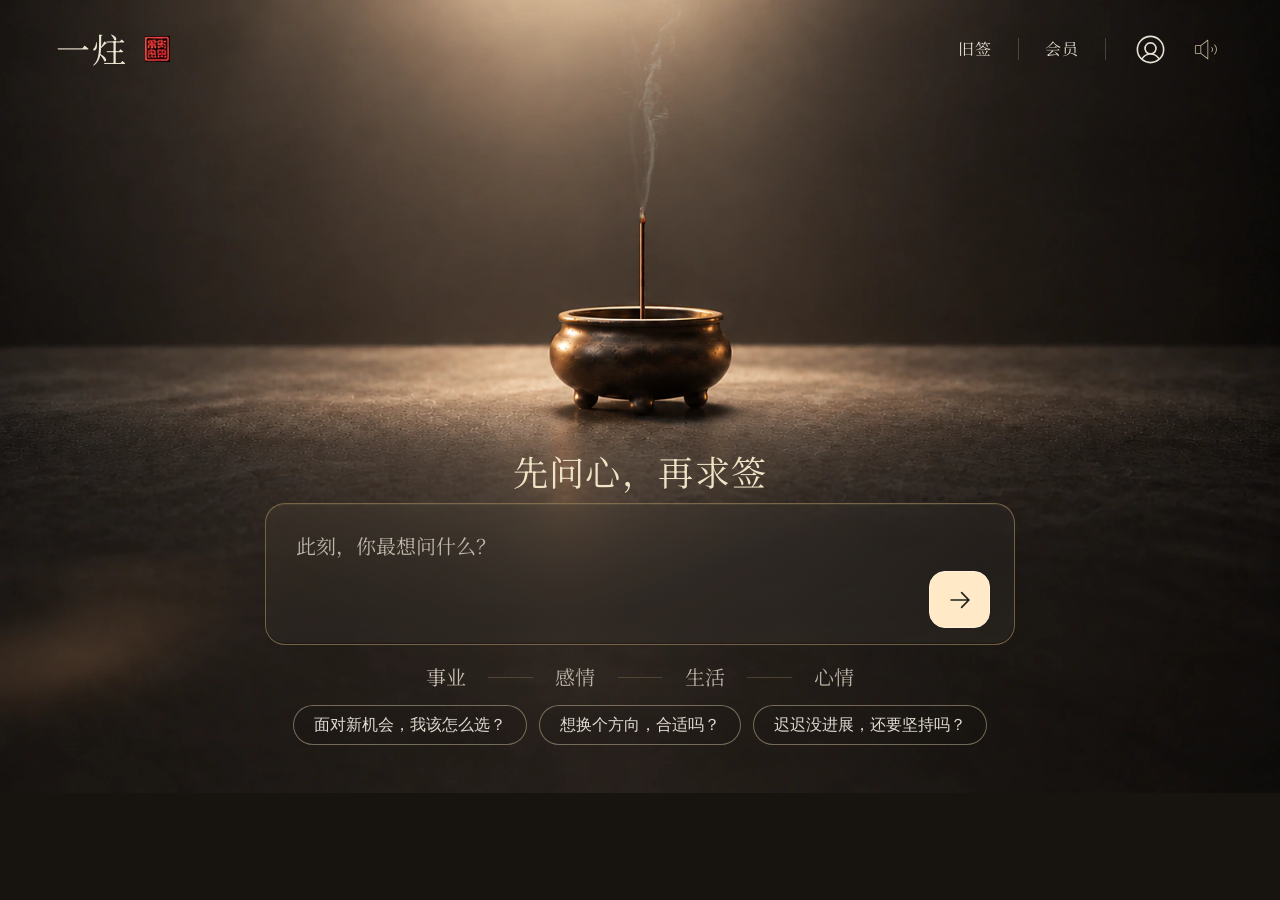
==== commit c45c7d58: "Restore pre-instant mobile release at user request" ====
(no text change in the page or its own stylesheets)
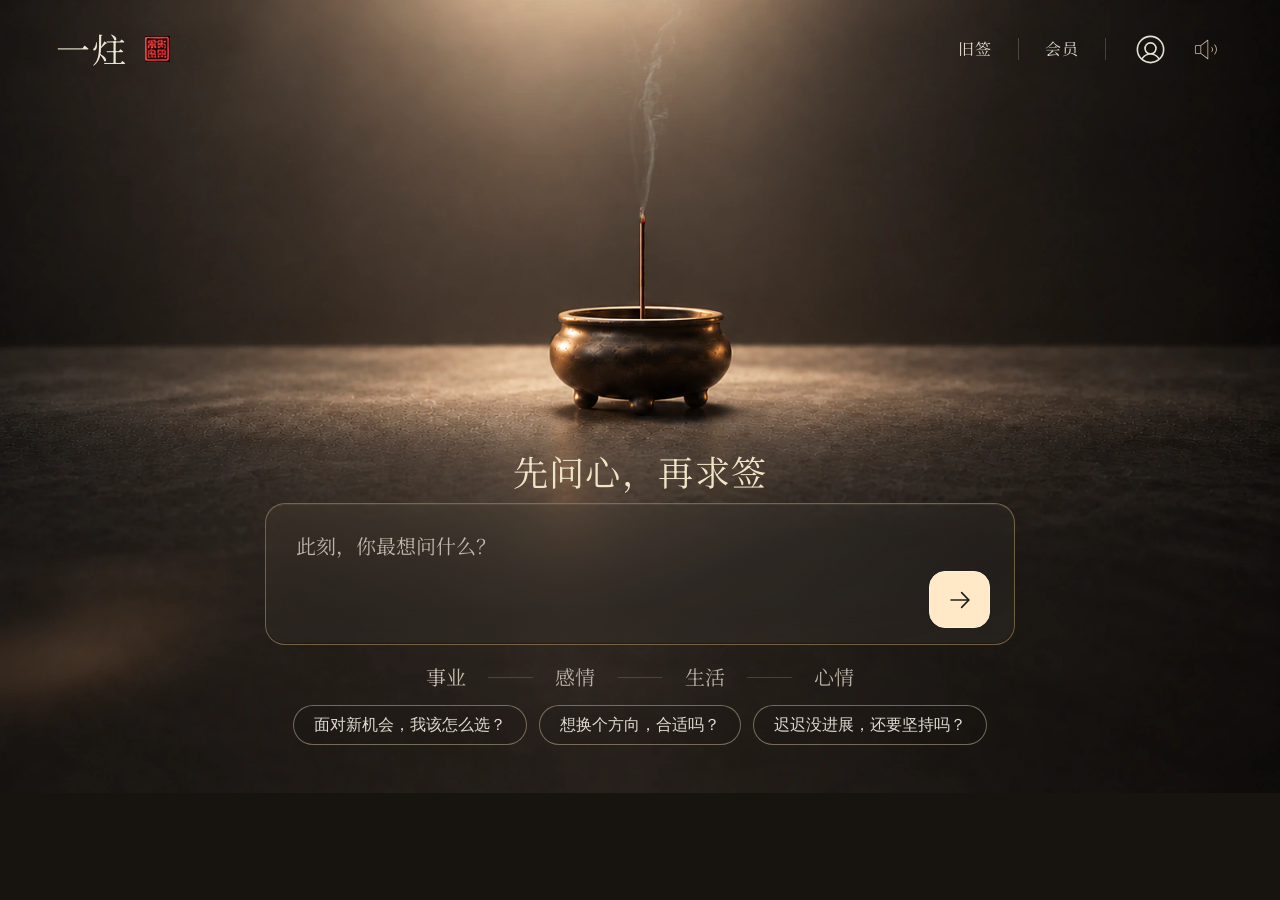
==== commit a97ab44a: "Publish cup tapping and bounded single-stick draw recovery" ====
--- a/index.html
+++ b/index.html
@@ -8,8 +8,8 @@
     <link rel="icon" type="image/png" href="/assets/dark-lot-v1/seal.png" />
     <link rel="preload" as="image" href="/assets/dark-lot-v1/home-toplight-neutral-q94-59194aa9ed.webp" />
     <title>一炷 2.0 · 片刻观心</title>
-    <script type="module" crossorigin src="/assets/index-CF5YOVRw.js"></script>
-    <link rel="stylesheet" crossorigin href="/assets/index-DGbbL7ND.css">
+    <script type="module" crossorigin src="/assets/index-DZP_sqon.js"></script>
+    <link rel="stylesheet" crossorigin href="/assets/index-_rPAVNLU.css">
   </head>
   <body>
     <div id="root"><div id="entry-loading" role="status" style="position:fixed;inset:0;display:grid;place-content:center;text-align:center;background:#171410;color:#e9e1ce;font:16px/1.8 serif"><p id="entry-loading-text">正在点亮这一炷…</p><button id="entry-retry" hidden style="font:inherit;background:none;color:inherit;border:0;text-decoration:underline;min-height:44px" onclick="location.reload()">重新载入</button></div></div>
--- a/assets/index-_rPAVNLU.css
+++ b/assets/index-_rPAVNLU.css
@@ -0,0 +1 @@
+.app.is-toplight-home{--ink: #e9e1ce;--gold: #d9bf93;background:#171410;color:#eee6d4;color-scheme:dark;height:100dvh;min-height:0;overflow-y:auto}.app.is-toplight-home>:is(.temple-background,.scene-shade,.casting-background){display:none}.app.is-toplight-home .site-header{inset:27px 4.4% auto;height:44px;padding:0;border:0;background:transparent;color:#eee6d4}.app.is-toplight-home .brand{gap:17px;height:44px}.app.is-toplight-home .brand>span{font:400 34px/1.2 Songti SC,"Noto Serif SC",serif;letter-spacing:2px}.app.is-toplight-home .brand>img{width:25px;height:27px;object-fit:contain}.app.is-toplight-home .product-header-caption{display:none}.app.is-toplight-home .header-actions{gap:0;color:#e5dfd2}.app.is-toplight-home .header-link{font-size:16px;padding:0 26px;min-height:22px;line-height:22px;border-right:1px solid #a69d8055}.app.is-toplight-home .header-account{margin-left:27px;padding:0;min-height:44px}.app.is-toplight-home .header-account>span{display:none}.app.is-toplight-home .header-account>svg{width:35px;height:35px}.app.is-toplight-home .sound-toggle{margin-left:20px;flex-shrink:0}.app.is-toplight-home button:hover{color:#fff2d8}.app.is-toplight-home :is(button,textarea):focus-visible{outline:1px solid #d3b788;outline-offset:5px}.toplight-home{--scene-width: max(100vw, 1080px);position:relative;min-height:100%;isolation:isolate;overflow:clip}.toplight-scene{position:absolute;top:-8px;left:50%;width:var(--scene-width);aspect-ratio:1586 / 992;transform:translate(-50%);z-index:-1;pointer-events:none}.toplight-plate{position:absolute;top:0;right:0;bottom:0;left:0;display:block;width:100%;height:100%;object-fit:fill;-webkit-user-select:none;user-select:none}.toplight-warm{opacity:0;will-change:opacity}.toplight-smoke{position:absolute;left:50.1892%;top:28.0242%;width:15.5%;height:43.1%;transform:translate(-50%,-100%);pointer-events:none}.toplight-smoke:not(.toplight-smoke-fallback){width:46.5%}.toplight-smoke-fallback{object-fit:fill;transform-origin:50% 100%;opacity:0}.toplight-ember{position:absolute;left:50.1892%;top:28.0242%;width:.7%;height:2%;transform:translate(-50%,-55%);object-fit:contain;opacity:.6}.toplight-content{position:relative;width:min(750px,68vw);margin:0 auto;padding-top:calc(var(--scene-width) * .35);padding-bottom:clamp(48px,7vh,88px)}.toplight-content h1{margin:0 0 10px;text-align:center;color:#f0e4c7;font:400 clamp(30px,2.75vw,44px)/1.28 "Songti SC","Noto Serif SC",serif;letter-spacing:.04em}.toplight-composer{--bronze-x: 50%;--bronze-y: 0px;--bronze-light: 0;--bronze-press: 0;position:relative;isolation:isolate;width:100%;height:142px;padding:25px 30px;background:linear-gradient(165deg,#65502d1c,#211b1312 54%,#9374490b),#77787216;-webkit-backdrop-filter:blur(18px) brightness(.9);backdrop-filter:blur(18px) brightness(.9);border:1px solid #a58b6099;border-radius:20px;box-shadow:inset 0 1px 1px #ffe3a116,inset 0 -1px 1px #0005;transition:border-color .2s}.toplight-composer:focus-within{border-color:#c3ad7f}.toplight-bronze-rim{position:absolute;top:-1px;right:-1px;bottom:-1px;left:-1px;border-radius:inherit;pointer-events:none;-webkit-user-select:none;user-select:none;opacity:var(--bronze-light)}.toplight-bronze-rim{z-index:1;padding:1.25px;background:radial-gradient(circle 86px at var(--bronze-x) var(--bronze-y),#f1d9a9,#d2b273b3 23%,#c2a06400 100%);-webkit-mask:linear-gradient(#fff 0 0) content-box,linear-gradient(#fff 0 0);-webkit-mask-composite:xor;mask:linear-gradient(#fff 0 0) content-box,linear-gradient(#fff 0 0);mask-composite:exclude}.toplight-bronze-rim:after{content:"";position:absolute;top:0;right:0;bottom:0;left:0;background:radial-gradient(circle 96px at var(--bronze-x) var(--bronze-y),#f6ba64,#d2b27380 25%,transparent 100%);opacity:var(--bronze-press)}.toplight-composer textarea{display:block;width:100%;height:90px;padding:0 70px 0 0;resize:none;border:0;outline:none;border-radius:0;background:transparent;color:#eee6d4;caret-color:#efd6ab;font:400 20px/1.65 Songti SC,"Noto Serif SC",serif}.toplight-composer textarea::placeholder{color:#bdb6a9;opacity:1}.app.is-toplight-home .toplight-composer textarea:focus-visible{outline:none}.toplight-send{position:absolute;right:24px;bottom:16px;display:grid;place-items:center;width:61px;height:57px;background:#ffe9c7;color:#1f211c;border:1px solid #fff2d9;border-radius:16px;transition:background .2s,transform .2s}.app.is-toplight-home .toplight-send:hover{background:#fff1d9;color:#151712;transform:translateY(-1px)}.toplight-feedback{position:absolute;left:0;right:0;top:calc(100% + 4px);padding-inline:8px;text-align:center;font:12px/1.5 system-ui,sans-serif;color:#e6ba93}.toplight-topics{--topic-gap: clamp(48px, 7vw, 96px);display:flex;align-items:center;justify-content:center;margin:12px auto 8px;height:40px;gap:var(--topic-gap)}.toplight-composer:has(textarea[aria-invalid=true])+.toplight-topics{margin-top:30px}.app.is-toplight-home .toplight-topics button{position:relative;min-height:40px;color:#b8b0a3;font:400 20px/1.5 Songti SC,"Noto Serif SC",serif;white-space:nowrap;transition:color .18s}.app.is-toplight-home .toplight-topics button:hover,.app.is-toplight-home .toplight-topics button[aria-pressed=true]{color:#c7beb0}.toplight-topics button+button:before{content:"";position:absolute;width:calc(var(--topic-gap) * .5);height:1px;background:#b69a6348;left:calc(var(--topic-gap) * -.75);top:50%}.toplight-prompts{display:flex;align-items:center;justify-content:center;flex-wrap:wrap;gap:12px}.toplight-prompts button{min-height:39px;padding:7px 20px;border:1px solid #c0b39387;border-radius:999px;color:#e0dcd1;font:16px/1.5 system-ui,PingFang SC,sans-serif;white-space:nowrap;background:#11110e14;transition:background .2s,border-color .2s}.toplight-prompts button:hover,.toplight-prompts button[aria-pressed=true]{background:#ddc39812;border-color:#d0ba8c}@media(min-width:1700px){.toplight-content{width:47.5vw}.toplight-composer{height:9vw}.toplight-content h1{font-size:2.75vw}}@media(max-width:1100px)and (min-width:701px){.toplight-content{width:72vw}.toplight-prompts{gap:9px}.toplight-prompts button{font-size:14px;padding-inline:14px}}@media(max-height:820px)and (min-width:701px){.toplight-content{padding-top:calc(var(--scene-width) * .329);padding-bottom:32px}.toplight-content h1{font-size:32px;margin-bottom:8px}.toplight-composer{height:112px;padding:20px 24px;border-radius:18px}.toplight-composer textarea{height:70px;font-size:18px;padding-right:55px}.toplight-send{width:46px;height:44px;right:18px;bottom:14px;border-radius:12px}.toplight-send svg{width:23px;height:23px}.toplight-topics{height:32px;margin:8px auto 6px}.app.is-toplight-home .toplight-topics button{font-size:18px;min-height:32px}.toplight-prompts{gap:12px}.toplight-prompts button{font-size:12px;min-height:32px;padding:6px 16px}}@media(max-width:700px){.toplight-home{--scene-width: 1000px}.toplight-scene{-webkit-mask-image:linear-gradient(#000 62%,transparent 100%);mask-image:linear-gradient(#000 62%,transparent 100%)}.app.is-toplight-home .site-header{inset:20px 24px auto;height:36px}.app.is-toplight-home .brand{gap:10px}.app.is-toplight-home .brand>span{font-size:28px}.app.is-toplight-home .brand>img{width:20px;height:22px}.app.is-toplight-home .header-link{font-size:13px;font-weight:500;color:#f2e9d7;padding-inline:14px;line-height:18px;min-height:18px}.app.is-toplight-home .header-account{margin-left:16px}.app.is-toplight-home .header-account>svg{width:29px;height:29px}.app.is-toplight-home .sound-toggle{margin-left:10px}.toplight-content{width:auto;margin-inline:clamp(28px,5.5vw,44px);padding-top:352px;padding-bottom:56px}.toplight-content h1{font-size:28px;line-height:1.4;margin-bottom:14px;letter-spacing:.025em}.toplight-composer{height:150px;border-radius:18px;padding:19px 21px}.toplight-composer textarea{font-size:16px;line-height:1.7;height:110px;padding-right:45px}.toplight-send{width:45px;height:44px;right:16px;bottom:15px;border-radius:12px}.toplight-send svg{width:23px;height:23px}.toplight-topics{--topic-gap: clamp(24px, 9vw, 48px);height:42px;margin:16px auto 9px}.app.is-toplight-home .toplight-topics button{font-size:18px;min-height:42px}.toplight-prompts{gap:9px}.toplight-prompts button{font-size:12px;min-height:37px;padding:8px 14px}}@media(max-width:360px){.toplight-home{--scene-width: 880px}.toplight-content{padding-top:312px;margin-inline:24px}.toplight-content h1{font-size:27px}.app.is-toplight-home .site-header{left:18px;right:18px}.app.is-toplight-home .header-link{padding-inline:10px}.toplight-topics{--topic-gap: 24px}}@media(prefers-reduced-motion:reduce){.toplight-home *{transition:none!important}.app.is-toplight-home .toplight-send:hover{transform:none}.toplight-bronze-rim{display:none}}.toplight-composer{transform:translateY(var(--keyboard-shift,0px));transition:transform .22s cubic-bezier(.2,.7,.2,1),border-color .2s}.toplight-composer[data-keyboard-lifted=true]{z-index:15;height:var(--keyboard-form-height);background-color:#33291ff2}.toplight-composer[data-keyboard-lifted=true] textarea{height:100%}@media(prefers-reduced-motion:reduce){.toplight-composer{transition:none}}.dark-experience>.gold-dust-layer{position:fixed;top:0;right:0;bottom:0;left:0;width:100%;height:100%;z-index:6;opacity:.7;pointer-events:none;-webkit-user-select:none;user-select:none}@media(prefers-reduced-motion:reduce){.dark-experience>.gold-dust-layer{visibility:hidden}}@font-face{font-family:"Noto Serif SC";font-style:normal;font-display:swap;font-weight:400;src:url([data-uri]) format("woff2"),url([data-uri]) format("woff");unicode-range:U+1f1e9-1f1f5,U+1f1f7-1f1ff,U+1f21a,U+1f232,U+1f234-1f237,U+1f250-1f251,U+1f300,U+1f302-1f308,U+1f30a-1f311,U+1f315,U+1f319-1f320,U+1f324,U+1f327,U+1f32a,U+1f32c-1f32d,U+1f330-1f357,U+1f359-1f37e}@font-face{font-family:"Noto Serif SC";font-style:normal;font-display:swap;font-weight:400;src:url(/assets/noto-serif-sc-5-400-normal-CK3rtlrp.woff2) format("woff2"),url(/assets/noto-serif-sc-5-400-normal-CF6r5Usd.woff) format("woff");unicode-range:U+fee3,U+fef3,U+ff03-ff04,U+ff07,U+ff0a,U+ff17-ff19,U+ff1c-ff1d,U+ff20-ff3a,U+ff3c,U+ff3e-ff5b,U+ff5d,U+ff61-ff65,U+ff67-ff6a,U+ff6c,U+ff6f-ff78,U+ff7a-ff7d,U+ff80-ff84,U+ff86,U+ff89-ff8e,U+ff92,U+ff97-ff9b,U+ff9d-ff9f,U+ffe0-ffe4,U+ffe6,U+ffe9,U+ffeb,U+ffed,U+fffc,U+1f004,U+1f170-1f171,U+1f192-1f195,U+1f198-1f19a,U+1f1e6-1f1e8}@font-face{font-family:"Noto Serif SC";font-style:normal;font-display:swap;font-weight:400;src:url(/assets/noto-serif-sc-6-400-normal-DeDrdmIV.woff2) format("woff2"),url(/assets/noto-serif-sc-6-400-normal-XPf46RJm.woff) format("woff");unicode-range:U+f0a7,U+f0b2,U+f0b7,U+f0c9,U+f0d8,U+f0da,U+f0dc-f0dd,U+f0e0,U+f0e6,U+f0eb,U+f0fc,U+f101,U+f104-f105,U+f107,U+f10b,U+f11b,U+f14b,U+f18a,U+f193,U+f1d6-f1d7,U+f244,U+f27a,U+f296,U+f2ae,U+f471,U+f4b3,U+f610-f611,U+f880-f881,U+f8ec,U+f8f5,U+f8ff,U+f901,U+f90a,U+f92c-f92d,U+f934,U+f937,U+f941,U+f965,U+f967,U+f969,U+f96b,U+f96f,U+f974,U+f978-f979,U+f97e,U+f981,U+f98a,U+f98e,U+f997,U+f99c,U+f9b2,U+f9b5,U+f9ba,U+f9be,U+f9ca,U+f9d0-f9d1,U+f9dd,U+f9e0-f9e1,U+f9e4,U+f9f7,U+fa00-fa01,U+fa08,U+fa0a,U+fa11,U+fb01-fb02,U+fdfc,U+fe0e,U+fe30-fe31,U+fe33-fe44,U+fe49-fe52,U+fe54-fe57,U+fe59-fe66,U+fe68-fe6b,U+fe8e,U+fe92-fe93,U+feae,U+feb8,U+fecb-fecc,U+fee0}@font-face{font-family:"Noto Serif SC";font-style:normal;font-display:swap;font-weight:400;src:url(/assets/noto-serif-sc-21-400-normal-JNqf8ldM.woff2) format("woff2"),url(/assets/noto-serif-sc-21-400-normal-Cfh6gCBv.woff) format("woff");unicode-range:U+9f83,U+9f85-9f8d,U+9f90-9f91,U+9f94-9f96,U+9f98,U+9f9b-9f9c,U+9f9e,U+9fa0,U+9fa2,U+9ff0-9fff,U+a001,U+a007,U+a025,U+a046-a047,U+a057,U+a072,U+a078-a079,U+a083,U+a085,U+a100,U+a118,U+a132,U+a134,U+a1f4,U+a242,U+a4a6,U+a4aa,U+a4b0-a4b1,U+a4b3,U+a9c1-a9c2,U+ac00-ac01,U+ac04,U+ac08,U+ac10-ac11,U+ac13-ac16,U+ac19,U+ac1c-ac1d,U+ac24,U+ac70-ac71,U+ac74,U+ac77-ac78,U+ac80-ac81,U+ac83,U+ac8c,U+ac90,U+ac9f-aca0,U+aca8-aca9,U+acac,U+acb0,U+acbd,U+acc1,U+acc4,U+ace0-ace1,U+ace4,U+ace8,U+acf3,U+acf5,U+acfc-acfd,U+ad00,U+ad0c,U+ad11,U+ad1c,U+ad34,U+ad50,U+ad64,U+ad6c,U+ad70,U+ad74,U+ad7f,U+ad81,U+ad8c,U+adc0,U+adc8,U+addc,U+ade0,U+adf8-adf9,U+adfc,U+ae00,U+ae08-ae09,U+ae0b,U+ae30,U+ae34,U+ae38,U+ae40,U+ae4a,U+ae4c,U+ae54,U+ae68,U+aebc,U+aed8,U+af2c-af2d}@font-face{font-family:"Noto Serif SC";font-style:normal;font-display:swap;font-weight:400;src:url(/assets/noto-serif-sc-22-400-normal-BA2TjkoN.woff2) format("woff2"),url(/assets/noto-serif-sc-22-400-normal-Gc-YLahM.woff) format("woff");unicode-range:U+9e30-9e33,U+9e35-9e3b,U+9e3e,U+9e40-9e44,U+9e46-9e4e,U+9e51,U+9e53,U+9e55-9e58,U+9e5a-9e5c,U+9e5e-9e63,U+9e66-9e6e,U+9e71,U+9e73,U+9e75,U+9e78-9e79,U+9e7c-9e7e,U+9e82,U+9e86-9e88,U+9e8b-9e8c,U+9e90-9e91,U+9e93,U+9e95,U+9e97,U+9e9d,U+9ea4-9ea5,U+9ea9-9eaa,U+9eb4-9eb5,U+9eb8-9eba,U+9ebc-9ebf,U+9ec3,U+9ec9,U+9ecd,U+9ed0,U+9ed2-9ed3,U+9ed5-9ed6,U+9ed9,U+9edc-9edd,U+9edf-9ee0,U+9ee2,U+9ee5,U+9ee7-9eea,U+9eef,U+9ef1,U+9ef3-9ef4,U+9ef6,U+9ef9,U+9efb-9efc,U+9efe,U+9f0b,U+9f0d,U+9f10,U+9f14,U+9f17,U+9f19,U+9f22,U+9f29,U+9f2c,U+9f2f,U+9f31,U+9f37,U+9f39,U+9f3d-9f3e,U+9f41,U+9f4a-9f4b,U+9f51-9f52,U+9f61-9f63,U+9f66-9f67,U+9f80-9f81}@font-face{font-family:"Noto Serif SC";font-style:normal;font-display:swap;font-weight:400;src:url(/assets/noto-serif-sc-23-400-normal-CAhTnGkw.woff2) format("woff2"),url(/assets/noto-serif-sc-23-400-normal-Bhjx5-IU.woff) format("woff");unicode-range:U+9c82-9c83,U+9c85-9c8c,U+9c8e-9c92,U+9c94-9c9b,U+9c9e-9ca3,U+9ca5-9ca7,U+9ca9,U+9cab,U+9cad-9cae,U+9cb1-9cb7,U+9cb9-9cbd,U+9cbf-9cc0,U+9cc3,U+9cc5-9cc7,U+9cc9-9cd1,U+9cd3-9cda,U+9cdc-9cdd,U+9cdf,U+9ce1-9ce3,U+9ce5,U+9ce9,U+9cee-9cef,U+9cf3-9cf4,U+9cf6,U+9cfc-9cfd,U+9d02,U+9d08-9d09,U+9d12,U+9d1b,U+9d1e,U+9d26,U+9d28,U+9d37,U+9d3b,U+9d3f,U+9d51,U+9d59,U+9d5c-9d5d,U+9d5f-9d61,U+9d6c,U+9d70,U+9d72,U+9d7a,U+9d7e,U+9d84,U+9d89,U+9d8f,U+9d92,U+9daf,U+9db4,U+9db8,U+9dbc,U+9dc4,U+9dc7,U+9dc9,U+9dd7,U+9ddf,U+9df2,U+9df9-9dfa,U+9e0a,U+9e11,U+9e1a,U+9e1e,U+9e20,U+9e22,U+9e28-9e2c,U+9e2e-9e2f}@font-face{font-family:"Noto Serif SC";font-style:normal;font-display:swap;font-weight:400;src:url(/assets/noto-serif-sc-24-400-normal-DWWywIBv.woff2) format("woff2"),url(/assets/noto-serif-sc-24-400-normal-DcjzhRQn.woff) format("woff");unicode-range:U+9a80,U+9a83,U+9a85,U+9a88-9a8a,U+9a8d-9a8e,U+9a90,U+9a92-9a93,U+9a95-9a96,U+9a98-9a99,U+9a9b-9aa2,U+9aa5,U+9aa7,U+9aaf-9ab1,U+9ab5-9ab6,U+9ab9-9aba,U+9ac0-9ac4,U+9ac8,U+9acb-9acc,U+9ace-9acf,U+9ad1-9ad2,U+9ad9,U+9adf,U+9ae1,U+9ae3,U+9aea-9aeb,U+9aed-9aef,U+9af4,U+9af9,U+9afb,U+9b03-9b04,U+9b06,U+9b08,U+9b0d,U+9b0f-9b10,U+9b13,U+9b18,U+9b1a,U+9b1f,U+9b22-9b23,U+9b25,U+9b27-9b28,U+9b2a,U+9b2f,U+9b31-9b32,U+9b3b,U+9b43,U+9b46-9b49,U+9b4d-9b4e,U+9b51,U+9b56,U+9b58,U+9b5a,U+9b5c,U+9b5f,U+9b61-9b62,U+9b6f,U+9b77,U+9b80,U+9b88,U+9b8b,U+9b8e,U+9b91,U+9b9f-9ba0,U+9ba8,U+9baa-9bab,U+9bad-9bae,U+9bb0-9bb1,U+9bb8,U+9bc9-9bca,U+9bd3,U+9bd6,U+9bdb,U+9be8,U+9bf0-9bf1,U+9c02,U+9c10,U+9c15,U+9c24,U+9c2d,U+9c32,U+9c39,U+9c3b,U+9c40,U+9c47-9c49,U+9c53,U+9c57,U+9c64,U+9c72,U+9c77-9c78,U+9c7b,U+9c7f-9c80}@font-face{font-family:"Noto Serif SC";font-style:normal;font-display:swap;font-weight:400;src:url(/assets/noto-serif-sc-25-400-normal-aJ-D48u6.woff2) format("woff2"),url(/assets/noto-serif-sc-25-400-normal-aerp2ldR.woff) format("woff");unicode-range:U+98dd,U+98e1-98e2,U+98e7-98ea,U+98ec,U+98ee-98ef,U+98f2,U+98f4,U+98fc-98fe,U+9903,U+9905,U+9908,U+990a,U+990c-990d,U+9913-9914,U+9918,U+991a-991b,U+991e,U+9921,U+9928,U+992c,U+992e,U+9935,U+9938-9939,U+993d-993e,U+9945,U+994b-994c,U+9951-9952,U+9954-9955,U+9957,U+995e,U+9963,U+9966-9969,U+996b-996c,U+996f,U+9974-9975,U+9977-9979,U+997d-997e,U+9980-9981,U+9983-9984,U+9987,U+998a-998b,U+998d-9991,U+9993-9995,U+9997-9998,U+99a5,U+99ab,U+99ad-99ae,U+99b1,U+99b3-99b4,U+99bc,U+99bf,U+99c1,U+99c3-99c6,U+99cc,U+99d0,U+99d2,U+99d5,U+99db,U+99dd,U+99e1,U+99ed,U+99f1,U+99ff,U+9a01,U+9a03-9a04,U+9a0e-9a0f,U+9a11-9a13,U+9a19,U+9a1b,U+9a28,U+9a2b,U+9a30,U+9a32,U+9a37,U+9a40,U+9a45,U+9a4a,U+9a4d-9a4e,U+9a52,U+9a55,U+9a57,U+9a5a-9a5b,U+9a5f,U+9a62,U+9a65,U+9a69,U+9a6b,U+9a6e,U+9a75,U+9a77-9a7a,U+9a7d}@font-face{font-family:"Noto Serif SC";font-style:normal;font-display:swap;font-weight:400;src:url(/assets/noto-serif-sc-26-400-normal-BSzuGlng.woff2) format("woff2"),url(/assets/noto-serif-sc-26-400-normal-D9_XIXqz.woff) format("woff");unicode-range:U+975b-975c,U+9763,U+9765-9766,U+976c-976d,U+9773,U+9776,U+977a,U+977c,U+9784-9785,U+978e-978f,U+9791-9792,U+9794-9795,U+9798,U+979a,U+979e,U+97a3,U+97a5-97a6,U+97a8,U+97ab-97ac,U+97ae-97af,U+97b2,U+97b4,U+97c6,U+97cb-97cc,U+97d3,U+97d8,U+97dc,U+97e1,U+97ea-97eb,U+97ee,U+97fb,U+97fe-97ff,U+9801-9803,U+9805-9806,U+9808,U+980c,U+9810-9814,U+9817-9818,U+981e,U+9820-9821,U+9824,U+9828,U+982b-982d,U+9830,U+9834,U+9838-9839,U+983c,U+9846,U+984d-984f,U+9851-9852,U+9854-9855,U+9857-9858,U+985a-985b,U+9862-9863,U+9865,U+9867,U+986b,U+986f-9871,U+9877-9878,U+987c,U+9880,U+9883,U+9885,U+9889,U+988b-988f,U+9893-9895,U+9899-989b,U+989e-989f,U+98a1-98a2,U+98a5-98a7,U+98a9,U+98af,U+98b1,U+98b6,U+98ba,U+98be,U+98c3-98c4,U+98c6-98c8,U+98cf-98d6,U+98da-98db}@font-face{font-family:"Noto Serif SC";font-style:normal;font-display:swap;font-weight:400;src:url(/assets/noto-serif-sc-27-400-normal-Y6AvStvM.woff2) format("woff2"),url(/assets/noto-serif-sc-27-400-normal-YG7jerKC.woff) format("woff");unicode-range:U+95c4-95ca,U+95cc-95cd,U+95d4-95d6,U+95d8,U+95e1-95e2,U+95e9,U+95f0-95f1,U+95f3,U+95f6,U+95fc,U+95fe-95ff,U+9602-9604,U+9606-960d,U+960f,U+9611-9613,U+9615-9617,U+9619-961b,U+961d,U+9621,U+9628,U+962f,U+963c-963e,U+9641-9642,U+9649,U+9654,U+965b-965f,U+9661,U+9663,U+9665,U+9667-9668,U+966c,U+9670,U+9672-9674,U+9678,U+967a,U+967d,U+9682,U+9685,U+9688,U+968a,U+968d-968e,U+9695,U+9697-9698,U+969e,U+96a0,U+96a3-96a4,U+96a8,U+96aa,U+96b0-96b1,U+96b3-96b4,U+96b7-96b9,U+96bb-96bd,U+96c9,U+96cb,U+96ce,U+96d1-96d2,U+96d6,U+96d9,U+96db-96dc,U+96de,U+96e0,U+96e3,U+96e9,U+96eb,U+96f0-96f2,U+96f9,U+96ff,U+9701-9702,U+9705,U+9708,U+970a,U+970e-970f,U+9711,U+9719,U+9727,U+972a,U+972d,U+9730,U+973d,U+9742,U+9744,U+9748-9749,U+9750-9751,U+975a}@font-face{font-family:"Noto Serif SC";font-style:normal;font-display:swap;font-weight:400;src:url(/assets/noto-serif-sc-28-400-normal-CKZqodJm.woff2) format("woff2"),url(/assets/noto-serif-sc-28-400-normal-CP0gfG9m.woff) format("woff");unicode-range:U+94f5,U+94f7,U+94f9,U+94fb-94fd,U+94ff,U+9503-9504,U+9506-9507,U+9509-950a,U+950d-950f,U+9511-9518,U+951a-9520,U+9522,U+9528-952d,U+9530-953a,U+953c-953f,U+9543-9546,U+9548-9550,U+9552-9555,U+9557-955b,U+955d-9568,U+956a-956d,U+9570-9574,U+9583,U+9586,U+9589,U+958e-958f,U+9591-9592,U+9594,U+9598-9599,U+959e-95a0,U+95a2-95a6,U+95a8-95b2,U+95b4,U+95b8-95c3}@font-face{font-family:"Noto Serif SC";font-style:normal;font-display:swap;font-weight:400;src:url(/assets/noto-serif-sc-29-400-normal-lQml1r-l.woff2) format("woff2"),url(/assets/noto-serif-sc-29-400-normal-71QTonIa.woff) format("woff");unicode-range:U+941c-942b,U+942d-942e,U+9432-9433,U+9435,U+9438,U+943a,U+943e,U+9444,U+944a,U+9451-9452,U+945a,U+9462-9463,U+9465,U+9470-9487,U+948a-9492,U+9494-9498,U+949a,U+949c-949d,U+94a1,U+94a3-94a4,U+94a8,U+94aa-94ad,U+94af,U+94b2,U+94b4-94ba,U+94bc-94c0,U+94c4,U+94c6-94db,U+94de-94ec,U+94ee-94f1,U+94f3}@font-face{font-family:"Noto Serif SC";font-style:normal;font-display:swap;font-weight:400;src:url(/assets/noto-serif-sc-30-400-normal-O7SnWSLf.woff2) format("woff2"),url(/assets/noto-serif-sc-30-400-normal-C-R-n1F4.woff) format("woff");unicode-range:U+92ec-92ed,U+92f0,U+92f3,U+92f8,U+92fc,U+9304,U+9306,U+9310,U+9312,U+9315,U+9318,U+931a,U+931e,U+9320-9322,U+9324,U+9326-9329,U+932b-932c,U+932f,U+9331-9332,U+9335-9336,U+933e,U+9340-9341,U+934a-9360,U+9362-9363,U+9365-936b,U+936e,U+9375,U+937e,U+9382,U+938a,U+938c,U+938f,U+9393-9394,U+9396-9397,U+939a,U+93a2,U+93a7,U+93ac-93cd,U+93d0-93d1,U+93d6-93d8,U+93de-93df,U+93e1-93e2,U+93e4,U+93f8,U+93fb,U+93fd,U+940e-941a}@font-face{font-family:"Noto Serif SC";font-style:normal;font-display:swap;font-weight:400;src:url(/assets/noto-serif-sc-31-400-normal-BnWU33m3.woff2) format("woff2"),url(/assets/noto-serif-sc-31-400-normal-CcCxQ-ZV.woff) format("woff");unicode-range:U+9163-9164,U+9169,U+9170,U+9172,U+9174,U+9179-917a,U+917d-917e,U+9182-9183,U+9185,U+918c-918d,U+9190-9191,U+919a,U+919c,U+91a1-91a4,U+91a8,U+91aa-91af,U+91b4-91b5,U+91b8,U+91ba,U+91be,U+91c0-91c1,U+91c6,U+91c8,U+91cb,U+91d0,U+91d2,U+91d7-91d8,U+91dd,U+91e3,U+91e6-91e7,U+91ed,U+91f0,U+91f5,U+91f9,U+9200,U+9205,U+9207-920a,U+920d-920e,U+9210,U+9214-9215,U+921c,U+921e,U+9221,U+9223-9227,U+9229-922a,U+922d,U+9234-9235,U+9237,U+9239-923a,U+923c-9240,U+9244-9246,U+9249,U+924e-924f,U+9251,U+9253,U+9257,U+925b,U+925e,U+9262,U+9264-9266,U+9268,U+926c,U+926f,U+9271,U+927b,U+927e,U+9280,U+9283,U+9285-928a,U+928e,U+9291,U+9293,U+9296,U+9298,U+929c-929d,U+92a8,U+92ab-92ae,U+92b3,U+92b6-92b7,U+92b9,U+92c1,U+92c5-92c6,U+92c8,U+92cc,U+92d0,U+92d2,U+92e4,U+92ea}@font-face{font-family:"Noto Serif SC";font-style:normal;font-display:swap;font-weight:400;src:url(/assets/noto-serif-sc-32-400-normal-CO8YV2jx.woff2) format("woff2"),url(/assets/noto-serif-sc-32-400-normal-DAUiD5kd.woff) format("woff");unicode-range:U+9004,U+900b,U+9011,U+9015-9016,U+901e,U+9021,U+9026,U+902d,U+902f,U+9031,U+9035-9036,U+9039-903a,U+9041,U+9044-9046,U+904a,U+904f-9052,U+9054-9055,U+9058-9059,U+905b-905e,U+9060-9062,U+9068-9069,U+906f,U+9072,U+9074,U+9076-907a,U+907c-907d,U+9081,U+9083,U+9085,U+9087-908b,U+908f,U+9095,U+9097,U+9099-909b,U+909d,U+90a0-90a1,U+90a8-90a9,U+90ac,U+90b0,U+90b2-90b4,U+90b6,U+90b8,U+90ba,U+90bd-90be,U+90c3-90c5,U+90c7-90c8,U+90cf-90d0,U+90d3,U+90d5,U+90d7,U+90da-90dc,U+90de,U+90e2,U+90e4,U+90e6-90e7,U+90ea-90eb,U+90ef,U+90f4-90f5,U+90f7,U+90fe-9100,U+9104,U+9109,U+910c,U+9112,U+9114-9115,U+9118,U+911c,U+911e,U+9120,U+9122-9123,U+9127,U+912d,U+912f-9132,U+9139-913a,U+9143,U+9146,U+9149-914a,U+914c,U+914e-9150,U+9154,U+9157,U+915a,U+915d-915e,U+9161-9162}@font-face{font-family:"Noto Serif SC";font-style:normal;font-display:swap;font-weight:400;src:url(/assets/noto-serif-sc-33-400-normal-D957xGZn.woff2) format("woff2"),url(/assets/noto-serif-sc-33-400-normal-D_CzfcJD.woff) format("woff");unicode-range:U+8e41-8e42,U+8e47,U+8e49-8e4b,U+8e50-8e53,U+8e59-8e5a,U+8e5f-8e60,U+8e64,U+8e69,U+8e6c,U+8e70,U+8e74,U+8e76,U+8e7a-8e7c,U+8e7f,U+8e84-8e85,U+8e87,U+8e89,U+8e8b,U+8e8d,U+8e8f-8e90,U+8e94,U+8e99,U+8e9c,U+8e9e,U+8eaa,U+8eac,U+8eb0,U+8eb6,U+8ec0,U+8ec6,U+8eca-8ece,U+8ed2,U+8eda,U+8edf,U+8ee2,U+8eeb,U+8ef8,U+8efb-8efe,U+8f03,U+8f09,U+8f0b,U+8f12-8f15,U+8f1b,U+8f1d,U+8f1f,U+8f29-8f2a,U+8f2f,U+8f36,U+8f38,U+8f3b,U+8f3e-8f3f,U+8f44-8f45,U+8f49,U+8f4d-8f4e,U+8f5f,U+8f6b,U+8f6d,U+8f71-8f73,U+8f75-8f76,U+8f78-8f7a,U+8f7c,U+8f7e,U+8f81-8f82,U+8f84,U+8f87,U+8f8a-8f8b,U+8f8d-8f8f,U+8f94-8f95,U+8f97-8f9a,U+8fa6,U+8fad-8faf,U+8fb2,U+8fb5-8fb7,U+8fba-8fbc,U+8fbf,U+8fc2,U+8fcb,U+8fcd,U+8fd3,U+8fd5,U+8fd7,U+8fda,U+8fe2-8fe5,U+8fe8-8fe9,U+8fee,U+8ff3-8ff4,U+8ff8,U+8ffa}@font-face{font-family:"Noto Serif SC";font-style:normal;font-display:swap;font-weight:400;src:url(/assets/noto-serif-sc-34-400-normal-D9Gw4Yxs.woff2) format("woff2"),url(/assets/noto-serif-sc-34-400-normal-Bw6FYa8q.woff) format("woff");unicode-range:U+8cbd,U+8cbf-8cc4,U+8cc7-8cc8,U+8cca,U+8ccd,U+8cd1,U+8cd3,U+8cdb-8cdc,U+8cde,U+8ce0,U+8ce2-8ce4,U+8ce6-8ce8,U+8cea,U+8ced,U+8cf4,U+8cf8,U+8cfa,U+8cfc-8cfd,U+8d04-8d05,U+8d07-8d08,U+8d0a,U+8d0d,U+8d0f,U+8d13-8d14,U+8d16,U+8d1b,U+8d20,U+8d30,U+8d32-8d33,U+8d36,U+8d3b,U+8d3d,U+8d40,U+8d42-8d43,U+8d45-8d46,U+8d48-8d4a,U+8d4d,U+8d51,U+8d53,U+8d55,U+8d59,U+8d5c-8d5d,U+8d5f,U+8d61,U+8d66-8d67,U+8d6a,U+8d6d,U+8d71,U+8d73,U+8d84,U+8d90-8d91,U+8d94-8d95,U+8d99,U+8da8,U+8daf,U+8db1,U+8db5,U+8db8,U+8dba,U+8dbc,U+8dbf,U+8dc2,U+8dc4,U+8dc6,U+8dcb,U+8dce-8dcf,U+8dd6-8dd7,U+8dda-8ddb,U+8dde,U+8de1,U+8de3-8de4,U+8de9,U+8deb-8dec,U+8df0-8df1,U+8df6-8dfd,U+8e05,U+8e07,U+8e09-8e0a,U+8e0c,U+8e0e,U+8e10,U+8e14,U+8e1d-8e1f,U+8e23,U+8e26,U+8e2b-8e31,U+8e34-8e35,U+8e39-8e3a,U+8e3d,U+8e40}@font-face{font-family:"Noto Serif SC";font-style:normal;font-display:swap;font-weight:400;src:url(/assets/noto-serif-sc-35-400-normal-CzfTX1U2.woff2) format("woff2"),url(/assets/noto-serif-sc-35-400-normal-CaBXy4YI.woff) format("woff");unicode-range:U+8b80,U+8b83,U+8b8a,U+8b8c,U+8b90,U+8b93,U+8b99-8b9a,U+8ba0,U+8ba3,U+8ba5-8ba7,U+8baa-8bac,U+8bb4-8bb5,U+8bb7,U+8bb9,U+8bc2-8bc3,U+8bc5,U+8bcb-8bcc,U+8bce-8bd0,U+8bd2-8bd4,U+8bd6,U+8bd8-8bd9,U+8bdc,U+8bdf,U+8be3-8be4,U+8be7-8be9,U+8beb-8bec,U+8bee,U+8bf0,U+8bf2-8bf3,U+8bf6,U+8bf9,U+8bfc-8bfd,U+8bff-8c00,U+8c02,U+8c04,U+8c06-8c07,U+8c0c,U+8c0f,U+8c11-8c12,U+8c14-8c1b,U+8c1d-8c21,U+8c24-8c25,U+8c27,U+8c2a-8c2c,U+8c2e-8c30,U+8c32-8c36,U+8c3f,U+8c47-8c4c,U+8c4e-8c50,U+8c54-8c56,U+8c62,U+8c68,U+8c6c,U+8c73,U+8c78,U+8c7a,U+8c82,U+8c85,U+8c89-8c8a,U+8c8d-8c8e,U+8c90,U+8c93-8c94,U+8c98,U+8c9d-8c9e,U+8ca0-8ca2,U+8ca7-8cac,U+8caf-8cb0,U+8cb3-8cb4,U+8cb6-8cb9,U+8cbb-8cbc}@font-face{font-family:"Noto Serif SC";font-style:normal;font-display:swap;font-weight:400;src:url(/assets/noto-serif-sc-36-400-normal-DEHcJKlW.woff2) format("woff2"),url(/assets/noto-serif-sc-36-400-normal-DzIB99-Z.woff) format("woff");unicode-range:U+8a15-8a18,U+8a1a-8a1b,U+8a1d,U+8a1f,U+8a22-8a23,U+8a25,U+8a2b,U+8a2d,U+8a31,U+8a33-8a34,U+8a36-8a38,U+8a3a,U+8a3c,U+8a3e,U+8a40-8a41,U+8a46,U+8a48,U+8a50,U+8a52,U+8a54-8a55,U+8a58,U+8a5b,U+8a5d-8a63,U+8a66,U+8a69-8a6b,U+8a6d-8a6e,U+8a70,U+8a72-8a73,U+8a7a,U+8a85,U+8a87,U+8a8a,U+8a8c-8a8d,U+8a90-8a92,U+8a95,U+8a98,U+8aa0-8aa1,U+8aa3-8aa6,U+8aa8-8aa9,U+8aac-8aae,U+8ab0,U+8ab2,U+8ab8-8ab9,U+8abc,U+8abe-8abf,U+8ac7,U+8acf,U+8ad2,U+8ad6-8ad7,U+8adb-8adc,U+8adf,U+8ae1,U+8ae6-8ae8,U+8aeb,U+8aed-8aee,U+8af1,U+8af3-8af4,U+8af7-8af8,U+8afa,U+8afe,U+8b00-8b02,U+8b07,U+8b0a,U+8b0c,U+8b0e,U+8b10,U+8b17,U+8b19,U+8b1b,U+8b1d,U+8b20-8b21,U+8b26,U+8b28,U+8b2c,U+8b33,U+8b39,U+8b3e-8b3f,U+8b41,U+8b45,U+8b49,U+8b4c,U+8b4f,U+8b57-8b58,U+8b5a,U+8b5c,U+8b5e,U+8b60,U+8b6c,U+8b6f-8b70,U+8b72,U+8b74,U+8b77,U+8b7d}@font-face{font-family:"Noto Serif SC";font-style:normal;font-display:swap;font-weight:400;src:url(/assets/noto-serif-sc-37-400-normal-4EafqbAq.woff2) format("woff2"),url(/assets/noto-serif-sc-37-400-normal-CpHUExLk.woff) format("woff");unicode-range:U+8882,U+8884-8886,U+8888,U+888f,U+8892-8893,U+889b,U+88a2,U+88a4,U+88a6,U+88a8,U+88aa,U+88ae,U+88b1,U+88b4,U+88b7,U+88bc,U+88c0,U+88c6-88c9,U+88ce-88cf,U+88d1-88d3,U+88d8,U+88db-88dd,U+88df,U+88e1-88e3,U+88e5,U+88e8,U+88ec,U+88f0-88f1,U+88f3-88f4,U+88fc-88fe,U+8900,U+8902,U+8906-8907,U+8909-890c,U+8912-8915,U+8918-891b,U+8921,U+8925,U+892b,U+8930,U+8932,U+8934,U+8936,U+893b,U+893d,U+8941,U+894c,U+8955-8956,U+8959,U+895c,U+895e-8960,U+8966,U+896a,U+896c,U+896f-8970,U+8972,U+897b,U+897e,U+8980,U+8983,U+8985,U+8987-8988,U+898c,U+898f,U+8993,U+8997,U+899a,U+89a1,U+89a7,U+89a9-89aa,U+89b2-89b3,U+89b7,U+89c0,U+89c7,U+89ca-89cc,U+89ce-89d1,U+89d6,U+89da,U+89dc,U+89de,U+89e5,U+89e7,U+89eb,U+89ef,U+89f1,U+89f3-89f4,U+89f8,U+89ff,U+8a01-8a03,U+8a07-8a0a,U+8a0e-8a0f,U+8a13}@font-face{font-family:"Noto Serif SC";font-style:normal;font-display:swap;font-weight:400;src:url(/assets/noto-serif-sc-38-400-normal-LeDesBQa.woff2) format("woff2"),url(/assets/noto-serif-sc-38-400-normal-D1fvK1Lz.woff) format("woff");unicode-range:U+86f4,U+86f8-86f9,U+86fb,U+86fe,U+8703,U+8706-870a,U+870d,U+8711-8713,U+871a,U+871e,U+8722-8723,U+8725,U+8729,U+872e,U+8731,U+8734,U+8737,U+873a-873b,U+873e-8740,U+8742,U+8747-8748,U+8753,U+8755,U+8757-8758,U+875d,U+875f,U+8762-8766,U+8768,U+876e,U+8770,U+8772,U+8775,U+8778,U+877b-877e,U+8782,U+8785,U+8788,U+878b,U+8793,U+8797,U+879a,U+879e-87a0,U+87a2-87a3,U+87a8,U+87ab-87ad,U+87af,U+87b3,U+87b5,U+87bd,U+87c0,U+87c4,U+87c6,U+87ca-87cb,U+87d1-87d2,U+87db-87dc,U+87de,U+87e0,U+87e5,U+87ea,U+87ec,U+87ee,U+87f2-87f3,U+87fb,U+87fd-87fe,U+8802-8803,U+8805,U+880a-880b,U+880d,U+8813-8816,U+8819,U+881b,U+881f,U+8821,U+8823,U+8831-8832,U+8835-8836,U+8839,U+883b-883c,U+8844,U+8846,U+884a,U+884e,U+8852-8853,U+8855,U+8859,U+885b,U+885d-885e,U+8862,U+8864,U+8869-886a,U+886e-886f,U+8872,U+8879,U+887d-887f}@font-face{font-family:"Noto Serif SC";font-style:normal;font-display:swap;font-weight:400;src:url(/assets/noto-serif-sc-39-400-normal-DBlVs41-.woff2) format("woff2"),url(/assets/noto-serif-sc-39-400-normal-BJLDioMS.woff) format("woff");unicode-range:U+8548,U+854e,U+8553,U+8556-8557,U+8559,U+855e,U+8561,U+8564-8565,U+8568-856a,U+856d,U+856f-8570,U+8572,U+8576,U+8579-857b,U+8580,U+8585-8586,U+8588,U+858a,U+858f,U+8591,U+8594,U+8599,U+859c,U+85a2,U+85a4,U+85a6,U+85a8-85a9,U+85ab-85ac,U+85ae,U+85b7-85b9,U+85be,U+85c1,U+85c7,U+85cd,U+85d0,U+85d3,U+85d5,U+85dc-85dd,U+85df-85e0,U+85e5-85e6,U+85e8-85ea,U+85f4,U+85f9,U+85fe-85ff,U+8602,U+8605-8607,U+860a-860b,U+8616,U+8618,U+861a,U+8627,U+8629,U+862d,U+8638,U+863c,U+863f,U+864d,U+864f,U+8652-8655,U+865b-865c,U+865f,U+8662,U+8667,U+866c,U+866e,U+8671,U+8675,U+867a-867c,U+867f,U+868b,U+868d,U+8693,U+869c-869d,U+86a1,U+86a3-86a4,U+86a7-86a9,U+86ac,U+86af-86b1,U+86b4-86b6,U+86ba,U+86c0,U+86c4,U+86c6,U+86c9-86ca,U+86cd-86d1,U+86d4,U+86d8,U+86de-86df,U+86e4,U+86e6,U+86e9,U+86ed,U+86ef-86f3}@font-face{font-family:"Noto Serif SC";font-style:normal;font-display:swap;font-weight:400;src:url(/assets/noto-serif-sc-40-400-normal-BILW2C8W.woff2) format("woff2"),url(/assets/noto-serif-sc-40-400-normal-CX_rcE-F.woff) format("woff");unicode-range:U+83c5,U+83c8-83c9,U+83cb,U+83d1,U+83d3-83d6,U+83d8,U+83db,U+83dd,U+83df,U+83e1,U+83e5,U+83ea-83eb,U+83f0,U+83f4,U+83f8-83f9,U+83fb,U+83fd,U+83ff,U+8401,U+8406,U+840a-840b,U+840f,U+8411,U+8418,U+841c,U+8420,U+8422-8424,U+8426,U+8429,U+842c,U+8438-8439,U+843b-843c,U+843f,U+8446-8447,U+8449,U+844e,U+8451-8452,U+8456,U+8459-845a,U+845c,U+8462,U+8466,U+846d,U+846f-8470,U+8473,U+8476-8478,U+847a,U+847d,U+8484-8485,U+8487,U+8489,U+848c,U+848e,U+8490,U+8493-8494,U+8497,U+849b,U+849e-849f,U+84a1,U+84a5,U+84a8,U+84af,U+84b4,U+84b9-84bf,U+84c1-84c2,U+84c5-84c7,U+84ca-84cb,U+84cd,U+84d0-84d1,U+84d3,U+84d6,U+84df-84e0,U+84e2-84e3,U+84e5-84e7,U+84ee,U+84f3,U+84f6,U+84fa,U+84fc,U+84ff-8500,U+850c,U+8511,U+8514-8515,U+8517-8518,U+851f,U+8523,U+8525-8526,U+8529,U+852b,U+852d,U+8532,U+8534-8535,U+8538-853a,U+853c,U+8543,U+8545}@font-face{font-family:"Noto Serif SC";font-style:normal;font-display:swap;font-weight:400;src:url(/assets/noto-serif-sc-41-400-normal-2yGRlUJ3.woff2) format("woff2"),url(/assets/noto-serif-sc-41-400-normal-DvPlSyax.woff) format("woff");unicode-range:U+82bc,U+82be,U+82c0-82c2,U+82c4-82c8,U+82ca-82cc,U+82ce,U+82d0,U+82d2-82d3,U+82d5-82d6,U+82d8-82d9,U+82dc-82de,U+82e0-82e4,U+82e7,U+82e9-82eb,U+82ed-82ee,U+82f3-82f4,U+82f7-82f8,U+82fa-8301,U+8306-8308,U+830c-830d,U+830f,U+8311,U+8313-8315,U+8318,U+831a-831b,U+831d,U+8324,U+8327,U+832a,U+832c-832d,U+832f,U+8331-8334,U+833a-833c,U+8340,U+8343-8345,U+8347-8348,U+834a,U+834c,U+834f,U+8351,U+8356,U+8358-835c,U+835e,U+8360,U+8364-8366,U+8368-836a,U+836c-836e,U+8373,U+8378,U+837b-837d,U+837f-8380,U+8382,U+8388,U+838a-838b,U+8392,U+8394,U+8396,U+8398-8399,U+839b-839c,U+83a0,U+83a2-83a3,U+83a8-83aa,U+83ae-83b0,U+83b3-83b4,U+83b6,U+83b8,U+83ba,U+83bc-83bd,U+83bf-83c0,U+83c2}@font-face{font-family:"Noto Serif SC";font-style:normal;font-display:swap;font-weight:400;src:url(/assets/noto-serif-sc-42-400-normal-CB0Lgo3r.woff2) format("woff2"),url(/assets/noto-serif-sc-42-400-normal-B9pcEbt_.woff) format("woff");unicode-range:U+8166-8169,U+816b,U+816d,U+8171,U+8173-8174,U+8178,U+817c-817d,U+8182,U+8188,U+8191,U+8198-819b,U+81a0,U+81a3,U+81a5-81a6,U+81a9,U+81b6,U+81ba-81bb,U+81bd,U+81bf,U+81c1,U+81c3,U+81c6,U+81c9-81ca,U+81cc-81cd,U+81d1,U+81d3-81d4,U+81d8,U+81db-81dc,U+81de-81df,U+81e5,U+81e7-81e9,U+81eb-81ec,U+81ee-81ef,U+81f5,U+81f8,U+81fa,U+81fc,U+81fe,U+8200-8202,U+8204,U+8208-820a,U+820e-8210,U+8216-8218,U+821b-821c,U+8221-8224,U+8226-8228,U+822b,U+822d,U+822f,U+8232-8234,U+8237-8238,U+823a-823b,U+823e,U+8244,U+8249,U+824b,U+824f,U+8259-825a,U+825f,U+8266,U+8268,U+826e,U+8271,U+8276-8279,U+827d,U+827f,U+8283-8284,U+8288-828a,U+828d-8291,U+8293-8294,U+8296-8298,U+829f-82a1,U+82a3-82a4,U+82a7-82ab,U+82ae,U+82b0,U+82b2,U+82b4-82b6}@font-face{font-family:"Noto Serif SC";font-style:normal;font-display:swap;font-weight:400;src:url(/assets/noto-serif-sc-43-400-normal-Dz2xm4_C.woff2) format("woff2"),url(/assets/noto-serif-sc-43-400-normal-DP4WLXWZ.woff) format("woff");unicode-range:U+8016,U+8018-8019,U+801c,U+801e,U+8026-802a,U+8031,U+8034-8035,U+8037,U+8043,U+804b,U+804d,U+8052,U+8056,U+8059,U+805e,U+8061,U+8068-8069,U+806e-8074,U+8076-8078,U+807c-8080,U+8082,U+8084-8085,U+8088,U+808f,U+8093,U+809c,U+809f,U+80ab,U+80ad-80ae,U+80b1,U+80b6-80b8,U+80bc-80bd,U+80c2,U+80c4,U+80ca,U+80cd,U+80d1,U+80d4,U+80d7,U+80d9-80db,U+80dd,U+80e0,U+80e4-80e5,U+80e7-80ed,U+80ef-80f1,U+80f3-80f4,U+80fc,U+8101,U+8104-8105,U+8107-8108,U+810c-810e,U+8112-8115,U+8117-8119,U+811b-811f,U+8121-8130,U+8132-8134,U+8137,U+8139,U+813f-8140,U+8142,U+8146,U+8148,U+814d-814e,U+8151,U+8153,U+8158-815a,U+815e,U+8160}@font-face{font-family:"Noto Serif SC";font-style:normal;font-display:swap;font-weight:400;src:url(/assets/noto-serif-sc-44-400-normal-KrwQkVb4.woff2) format("woff2"),url(/assets/noto-serif-sc-44-400-normal-CCFe1DC7.woff) format("woff");unicode-range:U+7ef0-7ef2,U+7ef6,U+7efa-7efb,U+7efe,U+7f01-7f04,U+7f08,U+7f0a-7f12,U+7f17,U+7f19,U+7f1b-7f1c,U+7f1f,U+7f21-7f23,U+7f25-7f28,U+7f2a-7f33,U+7f35-7f37,U+7f3d,U+7f42,U+7f44-7f45,U+7f4c-7f4d,U+7f52,U+7f54,U+7f58-7f59,U+7f5d,U+7f5f-7f61,U+7f63,U+7f65,U+7f68,U+7f70-7f71,U+7f73-7f75,U+7f77,U+7f79,U+7f7d-7f7e,U+7f85-7f86,U+7f88-7f89,U+7f8b-7f8c,U+7f90-7f91,U+7f94-7f96,U+7f98-7f9b,U+7f9d,U+7f9f,U+7fa3,U+7fa7-7fa9,U+7fac-7fb2,U+7fb4,U+7fb6,U+7fb8,U+7fbc,U+7fbf-7fc0,U+7fc3,U+7fca,U+7fcc,U+7fce,U+7fd2,U+7fd5,U+7fd9-7fdb,U+7fdf,U+7fe3,U+7fe5-7fe7,U+7fe9,U+7feb-7fec,U+7fee-7fef,U+7ff1,U+7ff3-7ff4,U+7ff9-7ffa,U+7ffe,U+8004,U+8006,U+800b,U+800e,U+8011-8012,U+8014}@font-face{font-family:"Noto Serif SC";font-style:normal;font-display:swap;font-weight:400;src:url(/assets/noto-serif-sc-45-400-normal-BBf5fyo-.woff2) format("woff2"),url(/assets/noto-serif-sc-45-400-normal-DoRuN2zR.woff) format("woff");unicode-range:U+7dd2,U+7dd4,U+7dd6-7dd8,U+7dda-7de0,U+7de2-7de6,U+7de8-7ded,U+7def,U+7df1-7df5,U+7df7,U+7df9,U+7dfb-7dfc,U+7dfe-7e02,U+7e04,U+7e08-7e0b,U+7e12,U+7e1b,U+7e1e,U+7e20,U+7e22-7e23,U+7e26,U+7e29,U+7e2b,U+7e2e-7e2f,U+7e31,U+7e37,U+7e39-7e3e,U+7e40,U+7e43-7e44,U+7e46-7e47,U+7e4a-7e4b,U+7e4d-7e4e,U+7e51,U+7e54-7e56,U+7e58-7e5b,U+7e5d-7e5e,U+7e61,U+7e66-7e67,U+7e69-7e6b,U+7e6d,U+7e70,U+7e73,U+7e77,U+7e79,U+7e7b-7e7d,U+7e81-7e82,U+7e8c-7e8d,U+7e8f,U+7e92-7e94,U+7e96,U+7e98,U+7e9a-7e9c,U+7e9e-7e9f,U+7ea1,U+7ea3,U+7ea5,U+7ea8-7ea9,U+7eab,U+7ead-7eae,U+7eb0,U+7ebb,U+7ebe,U+7ec0-7ec2,U+7ec9,U+7ecb-7ecc,U+7ed0,U+7ed4,U+7ed7,U+7edb,U+7ee0-7ee2,U+7ee5-7ee6,U+7ee8,U+7eeb}@font-face{font-family:"Noto Serif SC";font-style:normal;font-display:swap;font-weight:400;src:url(/assets/noto-serif-sc-46-400-normal-Cbp-mPea.woff2) format("woff2"),url(/assets/noto-serif-sc-46-400-normal-hWEdnehb.woff) format("woff");unicode-range:U+7ce8,U+7cec,U+7cf0,U+7cf5-7cf9,U+7cfc,U+7cfe,U+7d00,U+7d04-7d0b,U+7d0d,U+7d10-7d14,U+7d17-7d19,U+7d1b-7d1f,U+7d21,U+7d24-7d26,U+7d28-7d2a,U+7d2c-7d2e,U+7d30-7d31,U+7d33,U+7d35-7d36,U+7d38-7d3a,U+7d40,U+7d42-7d44,U+7d46,U+7d4b-7d4c,U+7d4f,U+7d51,U+7d54-7d56,U+7d58,U+7d5b-7d5c,U+7d5e,U+7d61-7d63,U+7d66,U+7d68,U+7d6a-7d6c,U+7d6f,U+7d71-7d73,U+7d75-7d77,U+7d79-7d7a,U+7d7e,U+7d81,U+7d84-7d8b,U+7d8d,U+7d8f,U+7d91,U+7d94,U+7d96,U+7d98-7d9a,U+7d9c-7da0,U+7da2,U+7da6,U+7daa-7db1,U+7db4-7db8,U+7dba-7dbf,U+7dc1,U+7dc4,U+7dc7-7dc8,U+7dca-7dcd,U+7dcf,U+7dd1}@font-face{font-family:"Noto Serif SC";font-style:normal;font-display:swap;font-weight:400;src:url(/assets/noto-serif-sc-47-400-normal-BImRhQuH.woff2) format("woff2"),url(/assets/noto-serif-sc-47-400-normal-DqlubpD4.woff) format("woff");unicode-range:U+7bd3-7bd4,U+7bd9-7bda,U+7bdd,U+7be0-7be1,U+7be4-7be6,U+7be9-7bea,U+7bef,U+7bf4,U+7bf6,U+7bfc,U+7bfe,U+7c01,U+7c03,U+7c07-7c08,U+7c0a-7c0d,U+7c0f,U+7c11,U+7c15-7c16,U+7c19,U+7c1e-7c21,U+7c23-7c24,U+7c26,U+7c28-7c33,U+7c35,U+7c37-7c3b,U+7c3d-7c3e,U+7c40-7c41,U+7c43,U+7c47-7c48,U+7c4c,U+7c50,U+7c53-7c54,U+7c59,U+7c5f-7c60,U+7c63-7c65,U+7c6c,U+7c6e,U+7c72,U+7c74,U+7c79-7c7a,U+7c7c,U+7c81-7c82,U+7c84-7c85,U+7c88,U+7c8a-7c91,U+7c93-7c96,U+7c99,U+7c9b-7c9e,U+7ca0-7ca2,U+7ca6-7ca9,U+7cac,U+7caf-7cb3,U+7cb5-7cb7,U+7cba-7cbd,U+7cbf-7cc2,U+7cc5,U+7cc7-7cc9,U+7ccc-7ccd,U+7cd7,U+7cdc,U+7cde,U+7ce0,U+7ce4-7ce5,U+7ce7}@font-face{font-family:"Noto Serif SC";font-style:normal;font-display:swap;font-weight:400;src:url(/assets/noto-serif-sc-48-400-normal-BL8ILOHO.woff2) format("woff2"),url(/assets/noto-serif-sc-48-400-normal-3hHS5RN8.woff) format("woff");unicode-range:U+7ae6,U+7af4-7af7,U+7afa-7afb,U+7afd-7b0a,U+7b0c,U+7b0e-7b0f,U+7b13,U+7b15-7b16,U+7b18-7b19,U+7b1e-7b20,U+7b22-7b25,U+7b29-7b2b,U+7b2d-7b2e,U+7b30-7b3b,U+7b3e-7b3f,U+7b41-7b42,U+7b44-7b47,U+7b4a,U+7b4c-7b50,U+7b58,U+7b5a,U+7b5c,U+7b60,U+7b66-7b67,U+7b69,U+7b6c-7b6f,U+7b72-7b76,U+7b7b-7b7d,U+7b7f,U+7b82,U+7b85,U+7b87,U+7b8b-7b96,U+7b98-7b99,U+7b9b-7b9f,U+7ba2-7ba4,U+7ba6-7bac,U+7bae-7bb0,U+7bb4,U+7bb7-7bb9,U+7bbb,U+7bc0-7bc1,U+7bc3-7bc4,U+7bc6,U+7bc8-7bcc,U+7bd1}@font-face{font-family:"Noto Serif SC";font-style:normal;font-display:swap;font-weight:400;src:url(/assets/noto-serif-sc-49-400-normal-DzLACwr8.woff2) format("woff2"),url(/assets/noto-serif-sc-49-400-normal-_2zR6MpX.woff) format("woff");unicode-range:U+798b-798e,U+7992,U+7994-7995,U+7997-7998,U+799a-799c,U+799f,U+79a3-79a6,U+79a8-79ac,U+79ae-79b1,U+79b3-79b5,U+79b8,U+79ba,U+79bf,U+79c2,U+79c6,U+79c8,U+79cf,U+79d5-79d6,U+79dd-79de,U+79e3,U+79e7-79e8,U+79eb,U+79ed,U+79f4,U+79f7-79f8,U+79fa,U+79fe,U+7a02-7a03,U+7a05,U+7a0a,U+7a14,U+7a17,U+7a19,U+7a1c,U+7a1e-7a1f,U+7a23,U+7a25-7a26,U+7a2c,U+7a2e,U+7a30-7a32,U+7a36-7a37,U+7a39,U+7a3c,U+7a40,U+7a42,U+7a47,U+7a49,U+7a4c-7a4f,U+7a51,U+7a55,U+7a5b,U+7a5d-7a5e,U+7a62-7a63,U+7a66,U+7a68-7a69,U+7a6b,U+7a70,U+7a78,U+7a80,U+7a85-7a88,U+7a8a,U+7a90,U+7a93-7a96,U+7a98,U+7a9b-7a9c,U+7a9e,U+7aa0-7aa1,U+7aa3,U+7aa8-7aaa,U+7aac-7ab0,U+7ab3,U+7ab8,U+7aba,U+7abd-7abf,U+7ac4-7ac5,U+7ac7-7ac8,U+7aca,U+7ad1-7ad2,U+7ada-7add,U+7ae1,U+7ae4}@font-face{font-family:"Noto Serif SC";font-style:normal;font-display:swap;font-weight:400;src:url(/assets/noto-serif-sc-50-400-normal-CL92OsA_.woff2) format("woff2"),url(/assets/noto-serif-sc-50-400-normal-B7IwtXyc.woff) format("woff");unicode-range:U+784c,U+784e-7854,U+7856-7857,U+7859-785a,U+7865,U+7869-786a,U+786d,U+786f,U+7876-7877,U+787c,U+787e-787f,U+7881,U+7887-7889,U+7893-7894,U+7898-789e,U+78a1,U+78a3,U+78a5,U+78a9,U+78ad,U+78b2,U+78b4,U+78b6,U+78b9-78ba,U+78bc,U+78bf,U+78c3,U+78c9,U+78cb,U+78d0-78d2,U+78d4,U+78d9-78da,U+78dc,U+78de,U+78e1,U+78e5-78e6,U+78ea,U+78ec,U+78ef,U+78f1-78f2,U+78f4,U+78fa-78fb,U+78fe,U+7901-7902,U+7905,U+7907,U+7909,U+790b-790c,U+790e,U+7910,U+7913,U+7919-791b,U+791e-791f,U+7921,U+7924,U+7926,U+792a-792b,U+7934,U+7936,U+7939,U+793b,U+793d,U+7940,U+7942-7943,U+7945-7947,U+7949-794a,U+794c,U+794e-7951,U+7953-7955,U+7957-795a,U+795c,U+795f-7960,U+7962,U+7964,U+7966-7967,U+7969,U+796b,U+796f,U+7972,U+7974,U+7979,U+797b-797c,U+797e-7980,U+7982,U+7986-7987,U+7989-798a}@font-face{font-family:"Noto Serif SC";font-style:normal;font-display:swap;font-weight:400;src:url(/assets/noto-serif-sc-51-400-normal-K2vB_amj.woff2) format("woff2"),url(/assets/noto-serif-sc-51-400-normal-C4jmNGih.woff) format("woff");unicode-range:U+7722,U+7726,U+7728,U+772b-7730,U+7732-7736,U+7739-773a,U+773d-773f,U+7743,U+7746-7747,U+774c-774f,U+7751-7752,U+7758-775a,U+775c-775e,U+7762,U+7765-7766,U+7768-776a,U+776c-776d,U+7771-7772,U+777a,U+777c-777e,U+7780,U+7785,U+7787,U+778b-778d,U+778f-7791,U+7793,U+779e-77a0,U+77a2,U+77a5,U+77ad,U+77af,U+77b4-77b7,U+77bd-77c0,U+77c2,U+77c5,U+77c7,U+77cd,U+77d6-77d7,U+77d9-77da,U+77dd-77de,U+77e7,U+77ea,U+77ec,U+77ef,U+77f8,U+77fb,U+77fd-77fe,U+7800,U+7803,U+7806,U+7809,U+780f-7812,U+7815,U+7817-7818,U+781a-781f,U+7821-7823,U+7825-7827,U+7829,U+782b-7830,U+7832-7833,U+7835,U+7837,U+7839-783c,U+783e,U+7841-7844,U+7847-7849,U+784b}@font-face{font-family:"Noto Serif SC";font-style:normal;font-display:swap;font-weight:400;src:url(/assets/noto-serif-sc-52-400-normal-wKOWPyMs.woff2) format("woff2"),url(/assets/noto-serif-sc-52-400-normal-BmB6v4O1.woff) format("woff");unicode-range:U+7613-7619,U+761b-761d,U+761f-7622,U+7625,U+7627-762a,U+762e-7630,U+7632-7635,U+7638-763a,U+763c-763d,U+763f-7640,U+7642-7643,U+7647-7648,U+764d-764e,U+7652,U+7654,U+7658,U+765a,U+765c,U+765e-765f,U+7661-7663,U+7665,U+7669,U+766c,U+766e-766f,U+7671-7673,U+7675-7676,U+7678-767a,U+767f,U+7681,U+7683,U+7688,U+768a-768c,U+768e,U+7690-7692,U+7695,U+7698,U+769a-769b,U+769d-76a0,U+76a2,U+76a4-76a7,U+76ab-76ac,U+76af-76b0,U+76b2,U+76b4-76b5,U+76ba-76bb,U+76bf,U+76c2-76c3,U+76c5,U+76c9,U+76cc-76ce,U+76dc-76de,U+76e1-76ea,U+76f1,U+76f9-76fb,U+76fd,U+76ff-7700,U+7703-7704,U+7707-7708,U+770c-770f,U+7712,U+7714,U+7716,U+7719-771b,U+771e,U+7721}@font-face{font-family:"Noto Serif SC";font-style:normal;font-display:swap;font-weight:400;src:url(/assets/noto-serif-sc-53-400-normal-DdrtXsQA.woff2) format("woff2"),url(/assets/noto-serif-sc-53-400-normal-C2iSoIjP.woff) format("woff");unicode-range:U+750d,U+750f,U+7511,U+7513,U+7515,U+7517,U+7519,U+7521-7527,U+752a,U+752c-752d,U+752f,U+7534,U+7536,U+753a,U+753e,U+7540,U+7544,U+7547-754b,U+754d-754e,U+7550-7553,U+7556-7557,U+755a-755b,U+755d-755e,U+7560,U+7562,U+7564,U+7566-7568,U+756b-756c,U+756f-7573,U+7575,U+7579-757c,U+757e-757f,U+7581-7584,U+7587,U+7589-758e,U+7590,U+7592,U+7594,U+7596,U+7599-759a,U+759d,U+759f-75a0,U+75a3,U+75a5,U+75a8,U+75ac-75ad,U+75b0-75b1,U+75b3-75b5,U+75b8,U+75bd,U+75c1-75c4,U+75c8-75ca,U+75cc-75cd,U+75d4,U+75d6,U+75d9,U+75de,U+75e0,U+75e2-75e4,U+75e6-75ea,U+75f1-75f3,U+75f7,U+75f9-75fa,U+75fc,U+75fe-7601,U+7603,U+7605-7606,U+7608-760e,U+7610-7612}@font-face{font-family:"Noto Serif SC";font-style:normal;font-display:swap;font-weight:400;src:url(/assets/noto-serif-sc-54-400-normal-fnBxYYH4.woff2) format("woff2"),url(/assets/noto-serif-sc-54-400-normal-3BUfOg82.woff) format("woff");unicode-range:U+73f0,U+73f2,U+73f4-73f5,U+73f7,U+73f9-73fa,U+73fc-73fd,U+73ff-7402,U+7404,U+7407-7408,U+740a-740f,U+7418,U+741a-741c,U+741e,U+7424-7425,U+7428-7429,U+742c-7430,U+7432,U+7435-7436,U+7438-743b,U+743e-7441,U+7443-7446,U+7448,U+744a-744b,U+7452,U+7457,U+745b,U+745d,U+7460,U+7462-7465,U+7467-746a,U+746d,U+746f,U+7471,U+7473-7474,U+7477,U+747a,U+747e,U+7481-7482,U+7484,U+7486,U+7488-748b,U+748e-748f,U+7493,U+7498,U+749a,U+749c-74a0,U+74a3,U+74a6,U+74a9-74aa,U+74ae,U+74b0-74b2,U+74b6,U+74b8-74ba,U+74bd,U+74bf,U+74c1,U+74c3,U+74c5,U+74c8,U+74ca,U+74cc,U+74cf,U+74d1-74d2,U+74d4-74d5,U+74d8-74db,U+74de-74e0,U+74e2,U+74e4-74e5,U+74e7-74e9,U+74ee-74ef,U+74f4,U+74ff,U+7501,U+7503,U+7505,U+7508}@font-face{font-family:"Noto Serif SC";font-style:normal;font-display:swap;font-weight:400;src:url(/assets/noto-serif-sc-55-400-normal-OR21fGsv.woff2) format("woff2"),url(/assets/noto-serif-sc-55-400-normal-uM-BxExI.woff) format("woff");unicode-range:U+72e6,U+72e8,U+72ef-72f0,U+72f2-72f4,U+72f6-72f7,U+72f9-72fb,U+72fd,U+7300-7304,U+7307,U+730a-730c,U+7313-7317,U+731d-7322,U+7327,U+7329,U+732c-732d,U+7330-7331,U+7333,U+7335-7337,U+7339,U+733d-733e,U+7340,U+7342,U+7344-7345,U+734a,U+734d-7350,U+7352,U+7355,U+7357,U+7359,U+735f-7360,U+7362-7363,U+7365,U+7368,U+736c-736d,U+736f-7370,U+7372,U+7374-7376,U+7378,U+737a-737b,U+737d-737e,U+7382-7383,U+7386,U+7388,U+738a,U+738c-7393,U+7395,U+7397-739a,U+739c,U+739e,U+73a0-73a3,U+73a5-73a8,U+73aa,U+73ad,U+73b1,U+73b3,U+73b6-73b7,U+73b9,U+73c2,U+73c5-73c9,U+73cc,U+73ce-73d0,U+73d2,U+73d6,U+73d9,U+73db-73de,U+73e3,U+73e5-73ea,U+73ee-73ef}@font-face{font-family:"Noto Serif SC";font-style:normal;font-display:swap;font-weight:400;src:url(/assets/noto-serif-sc-56-400-normal-VKrJZN4n.woff2) format("woff2"),url(/assets/noto-serif-sc-56-400-normal-IgYSFXUZ.woff) format("woff");unicode-range:U+71a8,U+71af,U+71b1-71bc,U+71be,U+71c1-71c2,U+71c4,U+71c8-71cb,U+71ce-71d0,U+71d2,U+71d4,U+71d9-71da,U+71dc,U+71df-71e0,U+71e6-71e8,U+71ea,U+71ed-71ee,U+71f4,U+71f6,U+71f9,U+71fb-71fc,U+71ff-7200,U+7207,U+720c-720d,U+7210,U+7216,U+721a-721e,U+7223,U+7228,U+722b,U+722d-722e,U+7230,U+7232,U+723a-723c,U+723e-7242,U+7246,U+724b,U+724d-724e,U+7252,U+7256,U+7258,U+725a,U+725c-725d,U+7260,U+7264-7266,U+726a,U+726c,U+726e-726f,U+7271,U+7273-7274,U+7278,U+727b,U+727d-727e,U+7281-7282,U+7284,U+7287,U+728a,U+728d,U+728f,U+7292,U+729b,U+729f-72a0,U+72a7,U+72ad-72ae,U+72b0-72b5,U+72b7-72b8,U+72ba-72be,U+72c0-72c1,U+72c3,U+72c5-72c6,U+72c8,U+72cc-72ce,U+72d2,U+72d6,U+72db,U+72dd-72df,U+72e1,U+72e5}@font-face{font-family:"Noto Serif SC";font-style:normal;font-display:swap;font-weight:400;src:url(/assets/noto-serif-sc-57-400-normal-C6PkFoaO.woff2) format("woff2"),url(/assets/noto-serif-sc-57-400-normal-28J4-NL8.woff) format("woff");unicode-range:U+700b,U+700d,U+7015,U+7018,U+701b,U+701d-701f,U+7023,U+7026-7028,U+702c,U+702e-7030,U+7035,U+7037,U+7039-703a,U+703c-703e,U+7044,U+7049-704b,U+704f,U+7051,U+7058,U+705a,U+705c-705e,U+7061,U+7064,U+7066,U+706c,U+707d,U+7080-7081,U+7085-7086,U+708a,U+708f,U+7091,U+7094-7095,U+7098-7099,U+709c-709d,U+709f,U+70a4,U+70a9-70aa,U+70af-70b2,U+70b4-70b7,U+70bb,U+70c0,U+70c3,U+70c7,U+70cb,U+70ce-70cf,U+70d4,U+70d9-70da,U+70dc-70dd,U+70e0,U+70e9,U+70ec,U+70f7,U+70fa,U+70fd,U+70ff,U+7104,U+7108-7109,U+710c,U+7110,U+7113-7114,U+7116-7118,U+711c,U+711e,U+7120,U+712e-712f,U+7131,U+713c,U+7142,U+7144-7147,U+7149-714b,U+7150,U+7152,U+7155-7156,U+7159-715a,U+715c,U+7161,U+7165-7166,U+7168-7169,U+716d,U+7173-7174,U+7176,U+7178,U+717a,U+717d,U+717f-7180,U+7184,U+7186-7188,U+7192,U+7198,U+719c,U+71a0,U+71a4-71a5}@font-face{font-family:"Noto Serif SC";font-style:normal;font-display:swap;font-weight:400;src:url(/assets/noto-serif-sc-58-400-normal-DVaM_vK5.woff2) format("woff2"),url(/assets/noto-serif-sc-58-400-normal-DVkyRiXI.woff) format("woff");unicode-range:U+6ed9,U+6edb,U+6edd,U+6edf-6ee0,U+6ee2,U+6ee6,U+6eea,U+6eec,U+6eee-6eef,U+6ef2-6ef3,U+6ef7-6efa,U+6efe,U+6f01,U+6f03,U+6f08-6f09,U+6f15-6f16,U+6f19,U+6f22-6f25,U+6f28-6f2a,U+6f2c-6f2d,U+6f2f,U+6f32,U+6f36-6f38,U+6f3f,U+6f43-6f46,U+6f48,U+6f4b,U+6f4e-6f4f,U+6f51,U+6f54-6f57,U+6f59-6f5b,U+6f5e-6f5f,U+6f61,U+6f64-6f67,U+6f69-6f6c,U+6f6f-6f72,U+6f74-6f76,U+6f78-6f7e,U+6f80-6f83,U+6f86,U+6f89,U+6f8b-6f8d,U+6f90,U+6f92,U+6f94,U+6f97-6f98,U+6f9b,U+6fa3-6fa5,U+6fa7,U+6faa,U+6faf,U+6fb1,U+6fb4,U+6fb6,U+6fb9,U+6fc1-6fcb,U+6fd1-6fd3,U+6fd5,U+6fdb,U+6fde-6fe1,U+6fe4,U+6fe9,U+6feb-6fec,U+6fee-6ff1,U+6ffa,U+6ffe,U+7005-7006,U+7009}@font-face{font-family:"Noto Serif SC";font-style:normal;font-display:swap;font-weight:400;src:url(/assets/noto-serif-sc-59-400-normal-CeSjNpXe.woff2) format("woff2"),url(/assets/noto-serif-sc-59-400-normal-DnmIRgdu.woff) format("woff");unicode-range:U+6dc3,U+6dc5-6dc6,U+6dc9,U+6dcc,U+6dcf,U+6dd2-6dd3,U+6dd6,U+6dd9-6dde,U+6de0,U+6de4,U+6de6,U+6de8-6dea,U+6dec,U+6def-6df0,U+6df5-6df6,U+6df8,U+6dfa,U+6dfc,U+6e03-6e04,U+6e07-6e09,U+6e0b-6e0c,U+6e0e,U+6e11,U+6e13,U+6e15-6e16,U+6e19-6e1b,U+6e1e-6e1f,U+6e22,U+6e25-6e27,U+6e2b-6e2c,U+6e36-6e37,U+6e39-6e3a,U+6e3c-6e41,U+6e44-6e45,U+6e47,U+6e49-6e4b,U+6e4d-6e4e,U+6e51,U+6e53-6e55,U+6e5c-6e5f,U+6e61-6e63,U+6e65-6e67,U+6e6a-6e6b,U+6e6d-6e70,U+6e72-6e74,U+6e76-6e78,U+6e7c,U+6e80-6e82,U+6e86-6e87,U+6e89,U+6e8d,U+6e8f,U+6e96,U+6e98,U+6e9d-6e9f,U+6ea1,U+6ea5-6ea7,U+6eab,U+6eb1-6eb2,U+6eb4,U+6eb7,U+6ebb-6ebd,U+6ebf-6ec6,U+6ec8-6ec9,U+6ecc,U+6ecf-6ed0,U+6ed3-6ed4,U+6ed7-6ed8}@font-face{font-family:"Noto Serif SC";font-style:normal;font-display:swap;font-weight:400;src:url(/assets/noto-serif-sc-60-400-normal-DR2IcHGH.woff2) format("woff2"),url(/assets/noto-serif-sc-60-400-normal-DCxCvisb.woff) format("woff");unicode-range:U+6cb1-6cb2,U+6cb4-6cb5,U+6cb7,U+6cba,U+6cbc-6cbd,U+6cc1-6cc3,U+6cc5-6cc7,U+6cd0-6cd4,U+6cd6-6cd7,U+6cd9-6cda,U+6cde-6ce0,U+6ce4,U+6ce6,U+6ce9,U+6ceb-6cef,U+6cf1-6cf2,U+6cf6-6cf7,U+6cfa,U+6cfe,U+6d03-6d05,U+6d07-6d08,U+6d0a,U+6d0c,U+6d0e-6d11,U+6d13-6d14,U+6d16,U+6d18-6d1a,U+6d1c,U+6d1f,U+6d22-6d23,U+6d26-6d29,U+6d2b,U+6d2e-6d30,U+6d33,U+6d35-6d36,U+6d38-6d3a,U+6d3c,U+6d3f,U+6d42-6d44,U+6d48-6d49,U+6d4d,U+6d50,U+6d52,U+6d54,U+6d56-6d58,U+6d5a-6d5c,U+6d5e,U+6d60-6d61,U+6d63-6d65,U+6d67,U+6d6c-6d6d,U+6d6f,U+6d75,U+6d7b-6d7d,U+6d87,U+6d8a,U+6d8e,U+6d90-6d9a,U+6d9c-6da0,U+6da2-6da3,U+6da7,U+6daa-6dac,U+6dae,U+6db3-6db4,U+6db6,U+6db8,U+6dbc,U+6dbf,U+6dc2}@font-face{font-family:"Noto Serif SC";font-style:normal;font-display:swap;font-weight:400;src:url(/assets/noto-serif-sc-61-400-normal-LGTmzE8I.woff2) format("woff2"),url(/assets/noto-serif-sc-61-400-normal-CpCTNXqd.woff) format("woff");unicode-range:U+6b83-6b86,U+6b89,U+6b8d,U+6b91-6b93,U+6b95,U+6b97-6b98,U+6b9a-6b9b,U+6b9e,U+6ba1-6ba4,U+6ba9-6baa,U+6bad,U+6baf-6bb0,U+6bb2-6bb3,U+6bba-6bbd,U+6bc0,U+6bc2,U+6bc6,U+6bca-6bcc,U+6bce,U+6bd0-6bd1,U+6bd3,U+6bd6-6bd8,U+6bda,U+6be1,U+6be6,U+6bec,U+6bf1,U+6bf3-6bf5,U+6bf9,U+6bfd,U+6c05-6c08,U+6c0d,U+6c10,U+6c15-6c1a,U+6c21,U+6c23-6c26,U+6c29-6c2d,U+6c30-6c33,U+6c35-6c37,U+6c39-6c3a,U+6c3c-6c3f,U+6c46,U+6c4a-6c4c,U+6c4e-6c50,U+6c54,U+6c56,U+6c59-6c5c,U+6c5e,U+6c63,U+6c67-6c69,U+6c6b,U+6c6d,U+6c6f,U+6c72-6c74,U+6c78-6c7a,U+6c7c,U+6c84-6c87,U+6c8b-6c8c,U+6c8f,U+6c91,U+6c93-6c96,U+6c98,U+6c9a,U+6c9d,U+6ca2-6ca4,U+6ca8-6ca9,U+6cac-6cae}@font-face{font-family:"Noto Serif SC";font-style:normal;font-display:swap;font-weight:400;src:url(/assets/noto-serif-sc-62-400-normal-gHAN3JT1.woff2) format("woff2"),url(/assets/noto-serif-sc-62-400-normal-Bb3IZbiX.woff) format("woff");unicode-range:U+69fe-6a01,U+6a06,U+6a09,U+6a0b,U+6a11,U+6a13,U+6a17-6a19,U+6a1b,U+6a1e,U+6a23,U+6a28-6a29,U+6a2b,U+6a2f-6a30,U+6a35,U+6a38-6a40,U+6a46-6a48,U+6a4a-6a4b,U+6a4e,U+6a50,U+6a52,U+6a5b,U+6a5e,U+6a62,U+6a65-6a67,U+6a6b,U+6a79,U+6a7c,U+6a7e-6a7f,U+6a84,U+6a86,U+6a8e,U+6a90-6a91,U+6a94,U+6a97,U+6a9c,U+6a9e,U+6aa0,U+6aa2,U+6aa4,U+6aa9,U+6aab,U+6aae-6ab0,U+6ab2-6ab3,U+6ab5,U+6ab7-6ab8,U+6aba-6abb,U+6abd,U+6abf,U+6ac2-6ac4,U+6ac6,U+6ac8,U+6acc,U+6ace,U+6ad2-6ad3,U+6ad8-6adc,U+6adf-6ae0,U+6ae4-6ae5,U+6ae7-6ae8,U+6afb,U+6b04-6b05,U+6b0d-6b13,U+6b16-6b17,U+6b19,U+6b24-6b25,U+6b2c,U+6b37-6b39,U+6b3b,U+6b3d,U+6b43,U+6b46,U+6b4e,U+6b50,U+6b53-6b54,U+6b58-6b59,U+6b5b,U+6b60,U+6b69,U+6b6d,U+6b6f-6b70,U+6b73-6b74,U+6b77-6b7a,U+6b80-6b82}@font-face{font-family:"Noto Serif SC";font-style:normal;font-display:swap;font-weight:400;src:url(/assets/noto-serif-sc-63-400-normal-Cwyt48md.woff2) format("woff2"),url(/assets/noto-serif-sc-63-400-normal-BQUh92zr.woff) format("woff");unicode-range:U+68d3,U+68d7,U+68dd,U+68df,U+68e1,U+68e3-68e4,U+68e6-68ed,U+68ef-68f0,U+68f2,U+68f4,U+68f6-68f7,U+68f9,U+68fb-68fd,U+68ff-6902,U+6906-6908,U+690b,U+6910,U+691a-691c,U+691f-6920,U+6924-6925,U+692a,U+692d,U+6934,U+6939,U+693c-6945,U+694a-694b,U+6952-6954,U+6957,U+6959,U+695b,U+695d,U+695f,U+6962-6964,U+6966,U+6968-696c,U+696e-696f,U+6971,U+6973-6974,U+6978-6979,U+697d,U+697f-6980,U+6985,U+6987-698a,U+698d-698e,U+6994-6999,U+699b,U+69a3-69a4,U+69a6-69a7,U+69ab,U+69ad-69ae,U+69b1,U+69b7,U+69bb-69bc,U+69c1,U+69c3-69c5,U+69c7,U+69ca-69ce,U+69d0-69d1,U+69d3-69d4,U+69d7-69da,U+69e0,U+69e4,U+69e6,U+69ec-69ed,U+69f1-69f3,U+69f8,U+69fa-69fc}@font-face{font-family:"Noto Serif SC";font-style:normal;font-display:swap;font-weight:400;src:url(/assets/noto-serif-sc-64-400-normal-CD7LrdzK.woff2) format("woff2"),url(/assets/noto-serif-sc-64-400-normal-CNC2ROq3.woff) format("woff");unicode-range:U+678b-678d,U+678f,U+6792-6793,U+6796,U+6798,U+679e-67a1,U+67a5,U+67a7-67a9,U+67ac-67ad,U+67b0-67b1,U+67b3,U+67b5,U+67b7,U+67b9,U+67bb-67bc,U+67c0-67c1,U+67c3,U+67c5-67ca,U+67d1-67d2,U+67d7-67d9,U+67dd-67df,U+67e2-67e4,U+67e6-67e9,U+67f0,U+67f5,U+67f7-67f8,U+67fa-67fb,U+67fd-67fe,U+6800-6801,U+6803-6804,U+6806,U+6809-680a,U+680c,U+680e,U+6812,U+681d-681f,U+6822,U+6824-6829,U+682b-682d,U+6831-6835,U+683b,U+683e,U+6840-6841,U+6844-6845,U+6849,U+684e,U+6853,U+6855-6856,U+685c-685d,U+685f-6862,U+6864,U+6866-6868,U+686b,U+686f,U+6872,U+6874,U+6877,U+687f,U+6883,U+6886,U+688f,U+689b,U+689f-68a0,U+68a2-68a3,U+68b1,U+68b6,U+68b9-68ba,U+68bc-68bf,U+68c1-68c4,U+68c6,U+68c8,U+68ca,U+68cc,U+68d0-68d1}@font-face{font-family:"Noto Serif SC";font-style:normal;font-display:swap;font-weight:400;src:url(/assets/noto-serif-sc-65-400-normal-Bk8SN5Oo.woff2) format("woff2"),url(/assets/noto-serif-sc-65-400-normal-FuQ_YTeR.woff) format("woff");unicode-range:U+6631,U+6633-6634,U+6636,U+663a-663b,U+663d,U+6641,U+6644-6645,U+6649,U+664c,U+664f,U+6654,U+6659,U+665b,U+665d-665e,U+6660-6667,U+6669,U+666b-666c,U+6671,U+6673,U+6677-6679,U+667c,U+6680-6681,U+6684-6685,U+6688-6689,U+668b-668e,U+6690,U+6692,U+6695,U+6698,U+669a,U+669d,U+669f-66a0,U+66a2-66a3,U+66a6,U+66aa-66ab,U+66b1-66b2,U+66b5,U+66b8-66b9,U+66bb,U+66be,U+66c1,U+66c6-66c9,U+66cc,U+66d5-66d8,U+66da-66dc,U+66de-66e2,U+66e8-66ea,U+66ec,U+66f1,U+66f3,U+66f7,U+66fa,U+66fd,U+6702,U+6705,U+670a,U+670f-6710,U+6713,U+6715,U+6719,U+6722-6723,U+6725-6727,U+6729,U+672d-672e,U+6732-6733,U+6736,U+6739,U+673b,U+673f,U+6744,U+6748,U+674c-674d,U+6753,U+6755,U+6762,U+6767,U+6769-676c,U+676e,U+6772-6773,U+6775,U+6777,U+677a-677d,U+6782-6783,U+6787,U+678a}@font-face{font-family:"Noto Serif SC";font-style:normal;font-display:swap;font-weight:400;src:url(/assets/noto-serif-sc-66-400-normal-ZUojjDZW.woff2) format("woff2"),url(/assets/noto-serif-sc-66-400-normal-CdLw0y3u.woff) format("woff");unicode-range:U+64f1-64f2,U+64f4,U+64f7-64f8,U+64fa,U+64fc,U+64fe-64ff,U+6503,U+6509,U+650f,U+6514,U+6518,U+651c-651e,U+6522-6525,U+652a-652c,U+652e,U+6530-6532,U+6534-6535,U+6537-6538,U+653a,U+653c-653d,U+6542,U+6549-654b,U+654d-654e,U+6553-6555,U+6557-6558,U+655d,U+6564,U+6569,U+656b,U+656d-656f,U+6571,U+6573,U+6575-6576,U+6578-657e,U+6581-6583,U+6585-6586,U+6589,U+658e-658f,U+6592-6593,U+6595-6596,U+659b,U+659d,U+659f-65a1,U+65a3,U+65ab-65ac,U+65b2,U+65b6-65b7,U+65ba-65bb,U+65be-65c0,U+65c2-65c4,U+65c6-65c8,U+65cc,U+65ce,U+65d0,U+65d2-65d3,U+65d6,U+65db,U+65dd,U+65e1,U+65e3,U+65ee-65f0,U+65f3-65f5,U+65f8,U+65fb-65fc,U+65fe-6600,U+6603,U+6607,U+6609,U+660b,U+6610-6611,U+6619-661a,U+661c-661e,U+6621,U+6624,U+6626,U+662a-662c,U+662e,U+6630}@font-face{font-family:"Noto Serif SC";font-style:normal;font-display:swap;font-weight:400;src:url(/assets/noto-serif-sc-67-400-normal-C1Oz0pFt.woff2) format("woff2"),url(/assets/noto-serif-sc-67-400-normal-BL0gGUVx.woff) format("woff");unicode-range:U+63b8-63bc,U+63be,U+63c0,U+63c3-63c4,U+63c6,U+63c8,U+63cd-63ce,U+63d1,U+63d6,U+63da-63db,U+63de,U+63e0,U+63e3,U+63e9-63ea,U+63ee,U+63f2,U+63f5-63fa,U+63fc,U+63fe-6400,U+6406,U+640b-640d,U+6410,U+6414,U+6416-6417,U+641b,U+6420-6423,U+6425-6428,U+642a,U+6431-6432,U+6434-6437,U+643d-6442,U+6445,U+6448,U+6450-6452,U+645b-645f,U+6462,U+6465,U+6468,U+646d,U+646f-6471,U+6473,U+6477,U+6479-647d,U+6482-6485,U+6487-6488,U+648c,U+6490,U+6493,U+6496-649a,U+649d,U+64a0,U+64a5,U+64ab-64ac,U+64b1-64b7,U+64b9-64bb,U+64be-64c1,U+64c4,U+64c7,U+64c9-64cb,U+64d0,U+64d4,U+64d7-64d8,U+64da,U+64de,U+64e0-64e2,U+64e4,U+64e9,U+64ec,U+64f0}@font-face{font-family:"Noto Serif SC";font-style:normal;font-display:swap;font-weight:400;src:url(/assets/noto-serif-sc-68-400-normal-S26xQ_RE.woff2) format("woff2"),url(/assets/noto-serif-sc-68-400-normal-DoS_fRDb.woff) format("woff");unicode-range:U+622c,U+622e-6230,U+6232,U+6238,U+623b,U+623d-623e,U+6243,U+6246,U+6248-6249,U+624c,U+6255,U+6259,U+625e,U+6260-6261,U+6265-6266,U+626a,U+6271,U+627a,U+627c-627d,U+6283,U+6286,U+6289,U+628e,U+6294,U+629c,U+629e-629f,U+62a1,U+62a8,U+62ba-62bb,U+62bf,U+62c2,U+62c4,U+62c8,U+62ca-62cb,U+62cf,U+62d1,U+62d7,U+62d9-62da,U+62dd,U+62e0-62e1,U+62e3-62e4,U+62e7,U+62eb,U+62ee,U+62f0,U+62f4-62f6,U+6308,U+630a-630e,U+6310,U+6312-6313,U+6317,U+6319,U+631b,U+631d-631f,U+6322,U+6326,U+6329,U+6331-6332,U+6334-6337,U+6339,U+633b-633c,U+633e-6340,U+6343,U+6347,U+634b-634e,U+6354,U+635c-635d,U+6368-6369,U+636d,U+636f-6372,U+6376,U+637a-637b,U+637d,U+6382-6383,U+6387,U+638a-638b,U+638d-638e,U+6391,U+6393-6397,U+6399,U+639b,U+639e-639f,U+63a1,U+63a3-63a4,U+63ac-63ae,U+63b1-63b5}@font-face{font-family:"Noto Serif SC";font-style:normal;font-display:swap;font-weight:400;src:url(/assets/noto-serif-sc-69-400-normal-DrCsa2Sr.woff2) format("woff2"),url(/assets/noto-serif-sc-69-400-normal-DW7MccH-.woff) format("woff");unicode-range:U+60ed-60ee,U+60f0-60f1,U+60f4,U+60f6,U+60fa,U+6100,U+6106,U+610d-610e,U+6112,U+6114-6115,U+6119,U+611c,U+6120,U+6122-6123,U+6126,U+6128-6130,U+6136-6137,U+613a,U+613d-613e,U+6144,U+6146-6147,U+614a-614b,U+6151,U+6153,U+6158,U+615a,U+615c-615d,U+615f,U+6161,U+6163-6165,U+616b-616c,U+616e,U+6171,U+6173-6177,U+617e,U+6182,U+6187,U+618a,U+618d-618e,U+6190-6191,U+6194,U+6199-619a,U+619c,U+619f,U+61a1,U+61a3-61a4,U+61a7-61a9,U+61ab-61ad,U+61b2-61b3,U+61b5-61b7,U+61ba-61bb,U+61bf,U+61c3-61c4,U+61c6-61c7,U+61c9-61cb,U+61d0-61d1,U+61d3-61d4,U+61d7,U+61da,U+61df-61e1,U+61e6,U+61ee,U+61f0,U+61f2,U+61f6-61f8,U+61fa,U+61fc-61fe,U+6200,U+6206-6207,U+6209,U+620b,U+620d-620e,U+6213-6215,U+6217,U+6219,U+621b-6223,U+6225-6226}@font-face{font-family:"Noto Serif SC";font-style:normal;font-display:swap;font-weight:400;src:url(/assets/noto-serif-sc-70-400-normal-DGgPTQo8.woff2) format("woff2"),url(/assets/noto-serif-sc-70-400-normal-DxewSJu-.woff) format("woff");unicode-range:U+5fc4,U+5fc9,U+5fcb,U+5fce-5fd6,U+5fda-5fde,U+5fe1-5fe2,U+5fe4-5fe5,U+5fea,U+5fed-5fee,U+5ff1-5ff3,U+5ff6,U+5ff8,U+5ffb,U+5ffe-5fff,U+6002-6006,U+600a,U+600d,U+600f,U+6014,U+6019,U+601b,U+6020,U+6023,U+6026,U+6029,U+602b,U+602e-602f,U+6031,U+6033,U+6035,U+6039,U+603f,U+6041-6043,U+6046,U+604f,U+6053-6054,U+6058-605b,U+605d-605e,U+6060,U+6063,U+6065,U+6067,U+606a-606c,U+6075,U+6078-6079,U+607b,U+607d,U+607f,U+6083,U+6085-6087,U+608a,U+608c,U+608e-608f,U+6092-6093,U+6095-6097,U+609b-609d,U+60a2,U+60a7,U+60a9-60ab,U+60ad,U+60af-60b1,U+60b3-60b6,U+60b8,U+60bb,U+60bd-60be,U+60c0-60c3,U+60c6-60c9,U+60cb,U+60ce,U+60d3-60d4,U+60d7-60db,U+60dd,U+60e1-60e4,U+60e6,U+60ea,U+60ec}@font-face{font-family:"Noto Serif SC";font-style:normal;font-display:swap;font-weight:400;src:url(/assets/noto-serif-sc-71-400-normal-D7w4Y-ST.woff2) format("woff2"),url(/assets/noto-serif-sc-71-400-normal-7WUbw2Up.woff) format("woff");unicode-range:U+5e98,U+5e9b,U+5e9d,U+5ea0-5ea5,U+5ea8,U+5eab,U+5eaf,U+5eb3,U+5eb5-5eb6,U+5eb9,U+5ebe,U+5ec1-5ec3,U+5ec6,U+5ec8,U+5ecb-5ecc,U+5ed1-5ed2,U+5ed4,U+5ed9-5edb,U+5edd,U+5edf-5ee0,U+5ee2-5ee3,U+5ee8,U+5eea,U+5eec,U+5eef-5ef0,U+5ef3-5ef4,U+5ef8,U+5efb-5efc,U+5efe-5eff,U+5f01,U+5f07,U+5f0b-5f0e,U+5f10-5f12,U+5f14,U+5f1a,U+5f22,U+5f28-5f29,U+5f2c-5f2d,U+5f35-5f36,U+5f38,U+5f3b-5f43,U+5f45-5f4a,U+5f4c-5f4e,U+5f50,U+5f54,U+5f56-5f59,U+5f5b-5f5f,U+5f61,U+5f63,U+5f65,U+5f67-5f68,U+5f6b,U+5f6e-5f6f,U+5f72-5f78,U+5f7a,U+5f7e-5f7f,U+5f82-5f83,U+5f87,U+5f89-5f8a,U+5f8d,U+5f91,U+5f93,U+5f95,U+5f98-5f99,U+5f9c,U+5f9e,U+5fa0,U+5fa6-5fa9,U+5fac-5fad,U+5faf,U+5fb3-5fb5,U+5fb9,U+5fbc}@font-face{font-family:"Noto Serif SC";font-style:normal;font-display:swap;font-weight:400;src:url(/assets/noto-serif-sc-72-400-normal-B61Z4Jd8.woff2) format("woff2"),url(/assets/noto-serif-sc-72-400-normal-DTcikgpd.woff) format("woff");unicode-range:U+5d26-5d27,U+5d2e-5d34,U+5d3c-5d3e,U+5d41-5d44,U+5d46-5d48,U+5d4a-5d4b,U+5d4e,U+5d50,U+5d52,U+5d55-5d58,U+5d5a-5d5d,U+5d68-5d69,U+5d6b-5d6c,U+5d6f,U+5d74,U+5d7f,U+5d82-5d89,U+5d8b-5d8c,U+5d8f,U+5d92-5d93,U+5d99,U+5d9d,U+5db2,U+5db6-5db7,U+5dba,U+5dbc-5dbd,U+5dc2-5dc3,U+5dc6-5dc7,U+5dc9,U+5dcc,U+5dd2,U+5dd4,U+5dd6-5dd8,U+5ddb-5ddc,U+5de3,U+5ded,U+5def,U+5df3,U+5df6,U+5dfa-5dfd,U+5dff-5e00,U+5e07,U+5e0f,U+5e11,U+5e13-5e14,U+5e19-5e1b,U+5e22,U+5e25,U+5e28,U+5e2a,U+5e2f-5e31,U+5e33-5e34,U+5e36,U+5e39-5e3c,U+5e3e,U+5e40,U+5e44,U+5e46-5e48,U+5e4c,U+5e4f,U+5e53-5e54,U+5e57,U+5e59,U+5e5b,U+5e5e-5e5f,U+5e61,U+5e63,U+5e6a-5e6b,U+5e75,U+5e77,U+5e79-5e7a,U+5e7e,U+5e80-5e81,U+5e83,U+5e85,U+5e87,U+5e8b,U+5e91-5e92,U+5e96}@font-face{font-family:"Noto Serif SC";font-style:normal;font-display:swap;font-weight:400;src:url(/assets/noto-serif-sc-73-400-normal-CzLG5u1x.woff2) format("woff2"),url(/assets/noto-serif-sc-73-400-normal-D6bVPQjC.woff) format("woff");unicode-range:U+5bec,U+5bee-5bf0,U+5bf2-5bf3,U+5bf5-5bf6,U+5bfe,U+5c02-5c03,U+5c05,U+5c07-5c09,U+5c0b-5c0c,U+5c0e,U+5c10,U+5c12-5c13,U+5c15,U+5c17,U+5c19,U+5c1b-5c1c,U+5c1e-5c1f,U+5c22,U+5c25,U+5c28,U+5c2a-5c2b,U+5c2f-5c30,U+5c37,U+5c3b,U+5c43-5c44,U+5c46-5c47,U+5c4d,U+5c50,U+5c59,U+5c5b-5c5c,U+5c62-5c64,U+5c66,U+5c6c,U+5c6e,U+5c74,U+5c78-5c7e,U+5c80,U+5c83-5c84,U+5c88,U+5c8b-5c8d,U+5c91,U+5c94-5c96,U+5c98-5c99,U+5c9c,U+5c9e,U+5ca1-5ca3,U+5cab-5cac,U+5cb1,U+5cb5,U+5cb7,U+5cba,U+5cbd-5cbf,U+5cc1,U+5cc3-5cc4,U+5cc7,U+5ccb,U+5cd2,U+5cd8-5cd9,U+5cdf-5ce0,U+5ce3-5ce6,U+5ce8-5cea,U+5ced,U+5cef,U+5cf3-5cf4,U+5cf6,U+5cf8,U+5cfd,U+5d00-5d04,U+5d06,U+5d08,U+5d0b-5d0d,U+5d0f-5d13,U+5d15,U+5d17-5d1a,U+5d1d-5d22,U+5d24-5d25}@font-face{font-family:"Noto Serif SC";font-style:normal;font-display:swap;font-weight:400;src:url(/assets/noto-serif-sc-74-400-normal-BwgdtHTO.woff2) format("woff2"),url(/assets/noto-serif-sc-74-400-normal-w_wOFZnV.woff) format("woff");unicode-range:U+5aa0,U+5aa3-5aa4,U+5aaa,U+5aae-5aaf,U+5ab1-5ab2,U+5ab4-5ab5,U+5ab7-5aba,U+5abd-5abf,U+5ac3-5ac4,U+5ac6-5ac8,U+5aca-5acb,U+5acd,U+5acf-5ad2,U+5ad4,U+5ad8-5ada,U+5adc,U+5adf-5ae2,U+5ae4,U+5ae6,U+5ae8,U+5aea-5aed,U+5af0-5af3,U+5af5,U+5af9-5afb,U+5afd,U+5b01,U+5b05,U+5b08,U+5b0b-5b0c,U+5b11,U+5b16-5b17,U+5b1b,U+5b21-5b22,U+5b24,U+5b27-5b2e,U+5b30,U+5b32,U+5b34,U+5b36-5b38,U+5b3e-5b40,U+5b43,U+5b45,U+5b4a-5b4b,U+5b51-5b53,U+5b56,U+5b5a-5b5b,U+5b62,U+5b65,U+5b67,U+5b6a-5b6e,U+5b70-5b71,U+5b73,U+5b7a-5b7b,U+5b7f-5b80,U+5b84,U+5b8d,U+5b91,U+5b93-5b95,U+5b9f,U+5ba5-5ba6,U+5bac,U+5bae,U+5bb8,U+5bc0,U+5bc3,U+5bcb,U+5bd0-5bd1,U+5bd4-5bd8,U+5bda-5bdc,U+5be2,U+5be4-5be5,U+5be7,U+5be9,U+5beb}@font-face{font-family:"Noto Serif SC";font-style:normal;font-display:swap;font-weight:400;src:url(/assets/noto-serif-sc-75-400-normal-C3rovZtN.woff2) format("woff2"),url(/assets/noto-serif-sc-75-400-normal-Cag45BRP.woff) format("woff");unicode-range:U+596a,U+596c-596e,U+5977,U+597b-597c,U+5981,U+598f,U+5997-5998,U+599a,U+599c-599d,U+59a0-59a1,U+59a3-59a4,U+59a7,U+59aa-59ad,U+59af,U+59b2-59b3,U+59b5-59b6,U+59b8,U+59ba,U+59bd-59be,U+59c0-59c1,U+59c3-59c4,U+59c7-59ca,U+59cc-59cd,U+59cf,U+59d2,U+59d5-59d6,U+59d8-59d9,U+59db,U+59dd-59e0,U+59e2-59e7,U+59e9-59eb,U+59ee,U+59f1,U+59f3,U+59f5,U+59f7-59f9,U+59fd,U+5a06,U+5a08-5a0a,U+5a0c-5a0d,U+5a11-5a13,U+5a15-5a16,U+5a1a-5a1b,U+5a21-5a23,U+5a2d-5a2f,U+5a32,U+5a38,U+5a3c,U+5a3e-5a45,U+5a47,U+5a4a,U+5a4c-5a4d,U+5a4f-5a51,U+5a53,U+5a55-5a57,U+5a5e,U+5a60,U+5a62,U+5a65-5a67,U+5a6a,U+5a6c-5a6d,U+5a72-5a73,U+5a75-5a76,U+5a79-5a7c,U+5a81-5a84,U+5a8c,U+5a8e,U+5a93,U+5a96-5a97,U+5a9c,U+5a9e}@font-face{font-family:"Noto Serif SC";font-style:normal;font-display:swap;font-weight:400;src:url(/assets/noto-serif-sc-76-400-normal-DcB08CFh.woff2) format("woff2"),url(/assets/noto-serif-sc-76-400-normal-CCrJqsLa.woff) format("woff");unicode-range:U+5820,U+5822-5823,U+5825-5826,U+582c,U+582f,U+5831,U+583a,U+583d,U+583f-5842,U+5844-5846,U+5848,U+584a,U+584d,U+5852,U+5857,U+5859-585a,U+585c-585d,U+5862,U+5868-5869,U+586c-586d,U+586f-5873,U+5875,U+5879,U+587d-587e,U+5880-5881,U+5888-588a,U+588d,U+5892,U+5896-5898,U+589a,U+589c-589d,U+58a0-58a1,U+58a3,U+58a6,U+58a9,U+58ab-58ae,U+58b0,U+58b3,U+58bb-58bf,U+58c2-58c3,U+58c5-58c8,U+58ca,U+58cc,U+58ce,U+58d1-58d3,U+58d5,U+58d8-58d9,U+58de-58df,U+58e2,U+58e9,U+58ec,U+58ef,U+58f1-58f2,U+58f5,U+58f7-58f8,U+58fa,U+58fd,U+5900,U+5902,U+5906,U+5908-590c,U+590e,U+5910,U+5914,U+5919,U+591b,U+591d-591e,U+5920,U+5922-5925,U+5928,U+592c-592d,U+592f,U+5932,U+5936,U+593c,U+593e,U+5940-5942,U+5944,U+594c-594d,U+5950,U+5953,U+5958,U+595a,U+5961,U+5966-5968}@font-face{font-family:"Noto Serif SC";font-style:normal;font-display:swap;font-weight:400;src:url(/assets/noto-serif-sc-77-400-normal-DXmeg5Qd.woff2) format("woff2"),url(/assets/noto-serif-sc-77-400-normal-BDOOIIZq.woff) format("woff");unicode-range:U+56f9,U+56fc,U+56ff-5700,U+5703-5704,U+5709-570a,U+570c-570d,U+570f,U+5712-5713,U+5718-5719,U+571c,U+571e,U+5725,U+5727,U+5729-572a,U+572c,U+572e-572f,U+5734-5735,U+5739,U+573b,U+5741,U+5743,U+5745,U+5749,U+574c-574d,U+575c,U+5763,U+5768-5769,U+576b,U+576d-576e,U+5770,U+5773,U+5775,U+5777,U+577b-577c,U+5785-5786,U+5788,U+578c,U+578e-578f,U+5793-5795,U+5799-57a1,U+57a3-57a4,U+57a6-57aa,U+57ac-57ad,U+57af-57b2,U+57b4-57b6,U+57b8-57b9,U+57bd-57bf,U+57c2,U+57c4-57c8,U+57cc-57cd,U+57cf,U+57d2,U+57d5-57de,U+57e1-57e2,U+57e4-57e5,U+57e7,U+57eb,U+57ed,U+57ef,U+57f4-57f8,U+57fc-57fd,U+5800-5801,U+5803,U+5805,U+5807,U+5809,U+580b-580e,U+5811,U+5814,U+5819,U+581b-581f}@font-face{font-family:"Noto Serif SC";font-style:normal;font-display:swap;font-weight:400;src:url(/assets/noto-serif-sc-78-400-normal-Ciy80LJH.woff2) format("woff2"),url(/assets/noto-serif-sc-78-400-normal-B830jf8H.woff) format("woff");unicode-range:U+55f5-55f7,U+55fb,U+55fe,U+5600-5601,U+5605-5606,U+5608,U+560c-560d,U+560f,U+5614,U+5616-5617,U+561a,U+561c,U+561e,U+5621-5625,U+5627,U+5629,U+562b-5630,U+5636,U+5638-563a,U+563c,U+5640-5642,U+5649,U+564c-5650,U+5653-5655,U+5657-565b,U+5660,U+5663-5664,U+5666,U+566b,U+566f-5671,U+5673-567c,U+567e,U+5684-5687,U+568c,U+568e-5693,U+5695,U+5697,U+569b-569c,U+569e-569f,U+56a1-56a2,U+56a4-56a9,U+56ac-56af,U+56b1,U+56b4,U+56b6-56b8,U+56bf,U+56c1-56c3,U+56c9,U+56cd,U+56d1,U+56d4,U+56d6-56d9,U+56dd,U+56df,U+56e1,U+56e3-56e6,U+56e8-56ec,U+56ee-56ef,U+56f1-56f3,U+56f5,U+56f7-56f8}@font-face{font-family:"Noto Serif SC";font-style:normal;font-display:swap;font-weight:400;src:url(/assets/noto-serif-sc-79-400-normal-CAkm9YG8.woff2) format("woff2"),url(/assets/noto-serif-sc-79-400-normal-DE5BN0VT.woff) format("woff");unicode-range:U+550f,U+5511-5514,U+5516-5517,U+5519,U+551b,U+551d-551e,U+5520,U+5522-5523,U+5526-5527,U+552a-552c,U+5530,U+5532-5535,U+5537-5538,U+553b-5541,U+5543-5544,U+5547-5549,U+554b,U+554d,U+5550,U+5553,U+5555-5558,U+555b-555f,U+5567-5569,U+556b-5572,U+5574-5577,U+557b-557c,U+557e-557f,U+5581,U+5583,U+5585-5586,U+5588,U+558b-558c,U+558e-5591,U+5593,U+5599-559a,U+559f,U+55a5-55a6,U+55a8-55ac,U+55ae,U+55b0-55b3,U+55b6,U+55b9-55ba,U+55bc-55be,U+55c4,U+55c6-55c7,U+55c9,U+55cc-55d2,U+55d4-55db,U+55dd-55df,U+55e1,U+55e3-55e6,U+55ea-55ee,U+55f0-55f3}@font-face{font-family:"Noto Serif SC";font-style:normal;font-display:swap;font-weight:400;src:url(/assets/noto-serif-sc-80-400-normal-2KipuDMA.woff2) format("woff2"),url(/assets/noto-serif-sc-80-400-normal-UnYsLqsD.woff) format("woff");unicode-range:U+53e7-53e9,U+53f1,U+53f4-53f5,U+53fa-5400,U+5402,U+5405-5407,U+540b,U+540f,U+5412,U+5414,U+5416,U+5418-541a,U+541d,U+5420-5423,U+5425,U+5429-542a,U+542d-542e,U+5431-5433,U+5436,U+543d,U+543f,U+5442-5443,U+5449,U+544b-544c,U+544e,U+5451-5454,U+5456,U+5459,U+545b-545c,U+5461,U+5463-5464,U+546a-5472,U+5474,U+5476-5478,U+547a,U+547e-5484,U+5486,U+548a,U+548d-548e,U+5490-5491,U+5494,U+5497-5499,U+549b,U+549d,U+54a1-54a7,U+54a9,U+54ab,U+54ad,U+54b4-54b5,U+54b9,U+54bb,U+54be-54bf,U+54c2-54c3,U+54c9-54cc,U+54cf-54d0,U+54d3,U+54d5-54d6,U+54d9-54da,U+54dc-54de,U+54e2,U+54e7,U+54f3-54f4,U+54f8-54f9,U+54fd-54ff,U+5501,U+5504-5506,U+550c-550e}@font-face{font-family:"Noto Serif SC";font-style:normal;font-display:swap;font-weight:400;src:url(/assets/noto-serif-sc-81-400-normal-CtmR2MQs.woff2) format("woff2"),url(/assets/noto-serif-sc-81-400-normal-CtxTT4sp.woff) format("woff");unicode-range:U+5289,U+528b,U+528d,U+528f,U+5291-5293,U+529a,U+52a2,U+52a6-52a7,U+52ac-52ad,U+52af,U+52b4-52b5,U+52b9,U+52bb-52bc,U+52be,U+52c1,U+52c5,U+52ca,U+52cd,U+52d0,U+52d6-52d7,U+52d9,U+52db,U+52dd-52de,U+52e0,U+52e2-52e3,U+52e5,U+52e7-52f0,U+52f2-52f3,U+52f5-52f9,U+52fb-52fc,U+5302,U+5304,U+530b,U+530d,U+530f-5310,U+5315,U+531a,U+531c-531d,U+5321,U+5323,U+5326,U+532e-5331,U+5338,U+533c-533e,U+5344-5345,U+534b-534d,U+5350,U+5354,U+5358,U+535d-535f,U+5363,U+5368-5369,U+536c,U+536e-536f,U+5372,U+5379-537b,U+537d,U+538d-538e,U+5390,U+5393-5394,U+5396,U+539b-539d,U+53a0-53a1,U+53a3-53a5,U+53a9,U+53ad-53ae,U+53b0,U+53b2-53b3,U+53b5-53b8,U+53bc,U+53be,U+53c1,U+53c3-53c7,U+53ce-53cf,U+53d2-53d3,U+53d5,U+53da,U+53de-53df,U+53e1-53e2}@font-face{font-family:"Noto Serif SC";font-style:normal;font-display:swap;font-weight:400;src:url(/assets/noto-serif-sc-82-400-normal-BYIYywsb.woff2) format("woff2"),url(/assets/noto-serif-sc-82-400-normal-D-Y3fdhA.woff) format("woff");unicode-range:U+5104,U+5106-5107,U+5109-510b,U+510d,U+510f-5110,U+5113,U+5115,U+5117-5118,U+511a-511c,U+511e-511f,U+5121,U+5128,U+512b-512d,U+5131-5135,U+5137-5139,U+513c,U+5140,U+5142,U+5147,U+514c,U+514e-5150,U+5155-5158,U+5162,U+5169,U+5172,U+517f,U+5181-5184,U+5186-5187,U+518b,U+518f,U+5191,U+5195-5197,U+519a,U+51a2-51a3,U+51a6-51ab,U+51ad-51ae,U+51b1,U+51b4,U+51bc-51bd,U+51bf,U+51c3,U+51c7-51c8,U+51ca-51cb,U+51cd-51ce,U+51d4,U+51d6,U+51db-51dc,U+51e6,U+51e8-51eb,U+51f1,U+51f5,U+51fc,U+51ff,U+5202,U+5205,U+5208,U+520b,U+520d-520e,U+5215-5216,U+5228,U+522a,U+522c-522d,U+5233,U+523c-523d,U+523f-5240,U+5245,U+5247,U+5249,U+524b-524c,U+524e,U+5250,U+525b-525f,U+5261,U+5263-5264,U+5270,U+5273,U+5275,U+5277,U+527d,U+527f,U+5281-5285,U+5287}@font-face{font-family:"Noto Serif SC";font-style:normal;font-display:swap;font-weight:400;src:url(/assets/noto-serif-sc-83-400-normal-B4MQ4cnu.woff2) format("woff2"),url(/assets/noto-serif-sc-83-400-normal-DsgIWuPW.woff) format("woff");unicode-range:U+4fd1,U+4fd3,U+4fda-4fdc,U+4fdf-4fe0,U+4fe2-4fe4,U+4fe6,U+4fe8,U+4feb-4fed,U+4ff3,U+4ff5-4ff6,U+4ff8,U+4ffe,U+5001,U+5005-5006,U+5009,U+500c,U+500f,U+5013-5018,U+501b-501e,U+5022-5025,U+5027-5028,U+502b-502e,U+5030,U+5033-5034,U+5036-5039,U+503b,U+5041-5043,U+5045-5046,U+5048-504a,U+504c-504e,U+5051,U+5053,U+5055-5057,U+505b,U+505e,U+5060,U+5062-5063,U+5067,U+506a,U+506c,U+5070-5072,U+5074-5075,U+5078,U+507b,U+507d-507e,U+5080,U+5088-5089,U+5091-5092,U+5095,U+5097-509e,U+50a2-50a3,U+50a5-50a7,U+50a9,U+50ad,U+50b3,U+50b5,U+50b7,U+50ba,U+50be,U+50c4-50c5,U+50c7,U+50ca,U+50cd,U+50d1,U+50d5-50d6,U+50da,U+50de,U+50e5-50e6,U+50ec-50ee,U+50f0-50f1,U+50f3,U+50f9-50fb,U+50fe-5102}@font-face{font-family:"Noto Serif SC";font-style:normal;font-display:swap;font-weight:400;src:url(/assets/noto-serif-sc-84-400-normal-Cm-NqSUF.woff2) format("woff2"),url(/assets/noto-serif-sc-84-400-normal-CKytJC_6.woff) format("woff");unicode-range:U+4ea3,U+4ea5,U+4eb0-4eb1,U+4eb3-4eb6,U+4eb8-4eb9,U+4ebb-4ebe,U+4ec2-4ec4,U+4ec8-4ec9,U+4ecc,U+4ecf-4ed0,U+4ed2,U+4eda-4edb,U+4edd-4ee1,U+4ee6-4ee9,U+4eeb,U+4eee-4eef,U+4ef3-4ef5,U+4ef8-4efa,U+4efc,U+4f00,U+4f03-4f05,U+4f08-4f09,U+4f0b,U+4f0e,U+4f12-4f13,U+4f15,U+4f1b,U+4f1d,U+4f21-4f22,U+4f25,U+4f27-4f29,U+4f2b-4f2e,U+4f31-4f33,U+4f36-4f37,U+4f39,U+4f3e,U+4f40-4f41,U+4f43,U+4f47-4f49,U+4f54,U+4f57-4f58,U+4f5d-4f5e,U+4f61-4f62,U+4f64-4f65,U+4f67,U+4f6a,U+4f6e-4f6f,U+4f72,U+4f74-4f7e,U+4f80-4f82,U+4f84,U+4f89-4f8a,U+4f8e-4f98,U+4f9e,U+4fa1,U+4fa5,U+4fa9-4faa,U+4fac,U+4fb3,U+4fb6-4fb8,U+4fbd,U+4fc2,U+4fc5-4fc6,U+4fcd-4fce,U+4fd0}@font-face{font-family:"Noto Serif SC";font-style:normal;font-display:swap;font-weight:400;src:url(/assets/noto-serif-sc-85-400-normal-D6KUxyVS.woff2) format("woff2"),url(/assets/noto-serif-sc-85-400-normal-Bv7wVtLA.woff) format("woff");unicode-range:U+3129,U+3131,U+3134,U+3137,U+3139,U+3141-3142,U+3145,U+3147-3148,U+314b,U+314d-314e,U+315c,U+3160-3161,U+3163-3164,U+3186,U+318d,U+3192,U+3196-3198,U+319e-319f,U+3220-3229,U+3231,U+3268,U+3297,U+3299,U+32a3,U+338e-338f,U+3395,U+339c-339e,U+33c4,U+33d1-33d2,U+33d5,U+3434,U+34dc,U+34ee,U+353e,U+355d,U+3566,U+3575,U+3592,U+35a0-35a1,U+35ad,U+35ce,U+36a2,U+36ab,U+38a8,U+3dab,U+3de7,U+3deb,U+3e1a,U+3f1b,U+3f6d,U+4495,U+4723,U+48fa,U+4ca3,U+4db6-4dbf,U+4e02,U+4e04-4e06,U+4e0c,U+4e0f,U+4e15,U+4e17,U+4e1f-4e21,U+4e26,U+4e29,U+4e2c,U+4e2f,U+4e31,U+4e35,U+4e37,U+4e3c,U+4e3f-4e42,U+4e44,U+4e46-4e47,U+4e57,U+4e5a-4e5c,U+4e64-4e65,U+4e67,U+4e69,U+4e6d,U+4e78,U+4e7f-4e82,U+4e85,U+4e87,U+4e8a,U+4e8d,U+4e93,U+4e96,U+4e98-4e99,U+4e9c,U+4e9e-4ea0,U+4ea2}@font-face{font-family:"Noto Serif SC";font-style:normal;font-display:swap;font-weight:400;src:url(/assets/noto-serif-sc-86-400-normal-kyGCK9Xe.woff2) format("woff2"),url(/assets/noto-serif-sc-86-400-normal-C5ETPI3O.woff) format("woff");unicode-range:U+279f-27a2,U+27a4-27a5,U+27a8,U+27b0,U+27b2-27b3,U+27b9,U+27e8-27e9,U+27f6,U+2800,U+28ec,U+2913,U+2921-2922,U+2934-2935,U+2a2f,U+2b05-2b07,U+2b50,U+2b55,U+2bc5-2bc6,U+2e1c-2e1d,U+2ebb,U+2f00,U+2f08,U+2f24,U+2f2d,U+2f2f-2f30,U+2f3c,U+2f45,U+2f63-2f64,U+2f74,U+2f83,U+2f8f,U+2fbc,U+3003,U+3005-3007,U+3012-3013,U+301c-301e,U+3021,U+3023-3024,U+3030,U+3034-3035,U+3041,U+3043,U+3045,U+3047,U+3049,U+3056,U+3058,U+305c,U+305e,U+3062,U+306c,U+3074,U+3077,U+307a,U+307c-307d,U+3080,U+308e,U+3090-3091,U+3099-309b,U+309d-309e,U+30a5,U+30bc,U+30be,U+30c2,U+30c5,U+30cc,U+30d8,U+30e2,U+30e8,U+30ee,U+30f0-30f2,U+30f4-30f6,U+30fd-30fe,U+3105-3126,U+3128}@font-face{font-family:"Noto Serif SC";font-style:normal;font-display:swap;font-weight:400;src:url(/assets/noto-serif-sc-87-400-normal-Bvr1WGbA.woff2) format("woff2"),url(/assets/noto-serif-sc-87-400-normal-CKloka75.woff) format("woff");unicode-range:U+2651-2655,U+2658,U+265a-265b,U+265d-265e,U+2660-266d,U+266f,U+267b,U+2688,U+2693-2696,U+2698-2699,U+269c,U+26a0-26a1,U+26a4,U+26aa-26ab,U+26bd-26be,U+26c4-26c5,U+26d4,U+26e9,U+26f0-26f1,U+26f3,U+26f5,U+26fd,U+2702,U+2704-2706,U+2708-270f,U+2712-2718,U+271a-271b,U+271d,U+271f,U+2721,U+2724-2730,U+2732-2734,U+273a,U+273d-2744,U+2747-2749,U+274c,U+274e-274f,U+2753-2757,U+275b,U+275d-275e,U+2763,U+2765-2767,U+276e-276f,U+2776-277e,U+2780-2782,U+278a-278c,U+278e,U+2794-2796,U+279c}@font-face{font-family:"Noto Serif SC";font-style:normal;font-display:swap;font-weight:400;src:url(/assets/noto-serif-sc-88-400-normal-w_viLXV3.woff2) format("woff2"),url(/assets/noto-serif-sc-88-400-normal-r6dPzf1a.woff) format("woff");unicode-range:U+2550-2551,U+2554,U+2557,U+255a-255b,U+255d,U+255f-2560,U+2562-2563,U+2565-2567,U+2569-256a,U+256c-2572,U+2579,U+2580-2595,U+25a1,U+25a3,U+25a9-25ad,U+25b0,U+25b3-25bb,U+25bd-25c2,U+25c4,U+25c8-25cb,U+25cd,U+25d0-25d1,U+25d4-25d5,U+25d8,U+25dc-25e6,U+25ea-25eb,U+25ef,U+25fe,U+2600-2604,U+2609,U+260e-260f,U+2611,U+2614-2615,U+2618,U+261a-2620,U+2622-2623,U+262a,U+262d-2630,U+2639-2640,U+2642,U+2648-2650}@font-face{font-family:"Noto Serif SC";font-style:normal;font-display:swap;font-weight:400;src:url(/assets/noto-serif-sc-89-400-normal-lCxVBzmS.woff2) format("woff2"),url(/assets/noto-serif-sc-89-400-normal-BPMWURLc.woff) format("woff");unicode-range:U+23f0,U+23f3,U+2445,U+2449,U+2465-2471,U+2474-249b,U+24b8,U+24c2,U+24c7,U+24c9,U+24d0,U+24d2,U+24d4,U+24d8,U+24dd-24de,U+24e3,U+24e6,U+24e8,U+2500-2509,U+250b-2526,U+2528-2534,U+2536-2537,U+253b-2548,U+254a-254b}@font-face{font-family:"Noto Serif SC";font-style:normal;font-display:swap;font-weight:400;src:url(/assets/noto-serif-sc-90-400-normal-B4B7KpSz.woff2) format("woff2"),url(/assets/noto-serif-sc-90-400-normal-DZ36dW0x.woff) format("woff");unicode-range:U+207c-2083,U+208c-208e,U+2092,U+20a6,U+20a8-20ad,U+20af,U+20b1,U+20b4-20b5,U+20b8-20ba,U+20bd,U+20db,U+20dd,U+20e0,U+20e3,U+2105,U+2109,U+2113,U+2116-2117,U+2120-2121,U+2126,U+212b,U+2133,U+2139,U+2194,U+2196-2199,U+21a0,U+21a9-21aa,U+21af,U+21b3,U+21b5,U+21ba-21bb,U+21c4,U+21ca,U+21cc,U+21d0-21d4,U+21e1,U+21e6-21e9,U+2200,U+2202,U+2205-2208,U+220f,U+2211-2212,U+2215,U+2217-2219,U+221d-2220,U+2223,U+2225,U+2227-222b,U+222e,U+2234-2237,U+223c-223d,U+2248,U+224c,U+2252,U+2256,U+2260-2261,U+2266-2267,U+226a-226b,U+226e-226f,U+2282-2283,U+2295,U+2297,U+2299,U+22a5,U+22b0-22b1,U+22b9,U+22bf,U+22c5-22c6,U+22ef,U+2304,U+2307,U+230b,U+2312-2314,U+2318,U+231a-231b,U+2323,U+239b,U+239d-239e,U+23a0,U+23e9}@font-face{font-family:"Noto Serif SC";font-style:normal;font-display:swap;font-weight:400;src:url(/assets/noto-serif-sc-91-400-normal-GiFB0QDv.woff2) format("woff2"),url(/assets/noto-serif-sc-91-400-normal-Cwm2bOFb.woff) format("woff");unicode-range:U+1d34-1d35,U+1d38-1d3a,U+1d3c,U+1d3f-1d40,U+1d49,U+1d4e-1d4f,U+1d52,U+1d55,U+1d5b,U+1d5e,U+1d9c,U+1da0,U+1dc4-1dc5,U+1e69,U+1e73,U+1ea0-1ea9,U+1eab-1ead,U+1eaf,U+1eb1,U+1eb3,U+1eb5,U+1eb7,U+1eb9,U+1ebb,U+1ebd-1ebe,U+1ec0-1ec3,U+1ec5-1ec6,U+1ec9-1ecd,U+1ecf-1ed3,U+1ed5,U+1ed7-1edf,U+1ee1,U+1ee3,U+1ee5-1eeb,U+1eed,U+1eef-1ef1,U+1ef3,U+1ef7,U+1ef9,U+1f62,U+1f7b,U+2001-2002,U+2004-2006,U+2009-200a,U+200c-2012,U+2015-2016,U+201a,U+201e-2021,U+2023,U+2025,U+2028,U+202a-202d,U+202f-2030,U+2032-2033,U+2035,U+2038,U+203c,U+203e-203f,U+2043-2044,U+2049,U+204d-204e,U+2060-2061,U+2070,U+2074-2078,U+207a-207b}@font-face{font-family:"Noto Serif SC";font-style:normal;font-display:swap;font-weight:400;src:url([data-uri]) format("woff2"),url([data-uri]) format("woff");unicode-range:U+2ae-2b3,U+2b5-2bf,U+2c2-2c3,U+2c6-2d1,U+2d8-2da,U+2dc,U+2e1-2e3,U+2e5,U+2eb,U+2ee-2f0,U+2f2-2f7,U+2f9-2ff,U+302-30d,U+311,U+31b,U+321-325,U+327-329,U+32b-32c,U+32e-32f,U+331-339,U+33c-33d,U+33f,U+348,U+352,U+35c,U+35e-35f,U+361,U+363,U+368,U+36c,U+36f,U+530-540,U+55d-55e,U+561,U+563,U+565,U+56b,U+56e-579}@font-face{font-family:"Noto Serif SC";font-style:normal;font-display:swap;font-weight:400;src:url([data-uri]) format("woff2"),url([data-uri]) format("woff");unicode-range:U+176-17f,U+192,U+194,U+19a-19b,U+19d,U+1a0-1a1,U+1a3-1a4,U+1aa,U+1ac-1ad,U+1af-1bf,U+1d2,U+1d4,U+1d6,U+1d8,U+1da,U+1dc,U+1e3,U+1e7,U+1e9,U+1ee,U+1f0-1f1,U+1f3,U+1f5-1ff,U+219-21b,U+221,U+223-226,U+228,U+22b,U+22f,U+231,U+234-237,U+23a-23b,U+23d,U+250-252,U+254-255,U+259-25e,U+261-263,U+265,U+268,U+26a-26b,U+26f-277,U+279,U+27b-280,U+282-283,U+285,U+28a,U+28c,U+28f,U+292,U+294-296,U+298-29a,U+29c,U+29f,U+2a1-2a4,U+2a6-2a7,U+2a9,U+2ab}@font-face{font-family:"Noto Serif SC";font-style:normal;font-display:swap;font-weight:400;src:url(/assets/noto-serif-sc-99-400-normal-CcCfmhcb.woff2) format("woff2"),url(/assets/noto-serif-sc-99-400-normal-BMA_h1wW.woff) format("woff");unicode-range:U+a1-a4,U+a6-a8,U+aa,U+ac,U+af,U+b1,U+b3-b6,U+b8-ba,U+bc-d6,U+d8-de,U+e6,U+eb,U+ee-f0,U+f5,U+f7-f8,U+fb,U+fd-100,U+102,U+104-107,U+10d,U+10f-112,U+115,U+117,U+119,U+11b,U+11e-11f,U+121,U+123,U+125-127,U+129-12a,U+12d,U+12f-13f,U+141-142,U+144,U+146,U+14b-14c,U+14f-153,U+158-15b,U+15e-160,U+163-165,U+168-16a,U+16d-175}@font-face{font-family:"Noto Serif SC";font-style:normal;font-display:swap;font-weight:400;src:url(/assets/noto-serif-sc-100-400-normal-B08sJxsw.woff2) format("woff2"),url(/assets/noto-serif-sc-100-400-normal-aBeyOr_K.woff) format("woff");unicode-range:U+221a,U+2264,U+2464,U+25a0,U+3008,U+4e10,U+512a,U+5152,U+5201,U+5241,U+5340,U+5352,U+549a,U+54b2,U+54c6,U+54d7,U+54e1,U+5509,U+55c5,U+5618,U+5716,U+576f,U+5784,U+57a2,U+589f,U+5a20,U+5a25,U+5a29,U+5a34,U+5a7f,U+5ad6,U+5b09,U+5b5c,U+5bc7,U+5be6,U+5c27,U+5d2d,U+5dcd,U+5f1b,U+5f37,U+604d,U+6055,U+6073,U+60eb,U+61ff,U+62ce,U+62ed,U+6345,U+6390,U+63b0,U+63b7,U+64ae,U+64c2,U+64d2,U+6556,U+663c,U+667e,U+66d9,U+66f8,U+6756,U+6789,U+689d,U+68f1,U+695e,U+6975,U+6a1f,U+6b0a,U+6b61,U+6b87,U+6c5d,U+6c7e,U+6c92,U+6d31,U+6df9,U+6e0d,U+6e2d,U+6f31,U+6f3e,U+70b3,U+70bd,U+70ca,U+70e8,U+725f,U+733f,U+7396,U+739f,U+7459,U+74a7,U+75a1,U+75f0,U+76cf,U+76d4,U+7729,U+77aa,U+77b0,U+77e3,U+780c,U+78d5,U+7941,U+7977,U+797a,U+79c3,U+7a20,U+7a92,U+7b71,U+7bf1,U+7c9f,U+7eb6,U+7eca,U+7ef7,U+7f07,U+7f09,U+7f15,U+7f81,U+7fb9,U+8038,U+8098,U+80b4,U+8110,U+814b-814c,U+816e,U+818a,U+8205,U+8235,U+828b,U+82a5,U+82b7,U+82d4,U+82db,U+82df,U+8317,U+8338,U+8385-8386,U+83c1,U+83cf,U+8537,U+853b,U+854a,U+8715,U+8783,U+892a,U+8a71,U+8bb3,U+8d2e,U+8d58,U+8dbe,U+8f67,U+8fab,U+8fc4,U+8fe6,U+9023,U+9084,U+9091,U+916a,U+91c9,U+91dc,U+94b3,U+9502,U+9523,U+9551,U+956f,U+960e,U+962a,U+962e,U+9647,U+96f3,U+9739,U+97a0,U+97ed,U+983b,U+985e,U+988a,U+99ac,U+9a6f,U+9a87,U+9a8b,U+9ab7,U+9abc,U+9ac5,U+9e25,U+e608,U+e621,U+ff06,U+ff14-ff16}@font-face{font-family:"Noto Serif SC";font-style:normal;font-display:swap;font-weight:400;src:url(/assets/noto-serif-sc-101-400-normal-BHVnbrAJ.woff2) format("woff2"),url(/assets/noto-serif-sc-101-400-normal-ClagVk5k.woff) format("woff");unicode-range:U+161,U+926,U+928,U+939,U+93f-940,U+94d,U+e17,U+e22,U+e44,U+25c7,U+25ce,U+2764,U+3009,U+3016-3017,U+4e4d,U+4e53,U+4f5a,U+4f70,U+4fae,U+4fd8,U+4ffa,U+5011,U+501a,U+51c4,U+5225,U+547b,U+5495,U+54e8,U+54ee,U+5594,U+55d3,U+55dc,U+55fd,U+560e,U+565c,U+5662,U+5669,U+566c,U+56bc,U+5742,U+5824,U+5834,U+598a,U+5992,U+59a9,U+5a04,U+5ac9,U+5b75,U+5b7d,U+5bc5,U+5c49,U+5c90,U+5e1c,U+5e27,U+5e2b,U+5e37,U+5e90,U+618b,U+61f5,U+620a,U+620c,U+6273,U+62c7,U+62f7,U+6320,U+6342,U+6401-6402,U+6413,U+6512,U+655b,U+65a7,U+65f1,U+65f7,U+665f,U+6687,U+66a7,U+673d,U+67b8,U+6854,U+68d8,U+68fa,U+696d,U+6a02,U+6a0a,U+6a80,U+6b7c,U+6bd9,U+6c2e,U+6c76,U+6cf8,U+6d4a,U+6d85,U+6e24,U+6e32,U+6ec7,U+6f88,U+700f,U+701a,U+7078,U+707c,U+70ac,U+70c1,U+72e9,U+7409,U+7422,U+745a,U+7480,U+74a8,U+752b,U+7574,U+7656,U+7699,U+7737,U+785d,U+78be,U+79b9,U+7a3d,U+7a91,U+7a9f,U+7ae3,U+7b77,U+7c3f,U+7d1a,U+7d50,U+7d93,U+8042,U+808b,U+8236,U+82b8-82b9,U+82ef,U+8309,U+836b,U+83ef,U+8431,U+85c9,U+865e,U+868c,U+8759,U+8760,U+8845,U+89ba,U+8a2a,U+8aaa,U+8c41,U+8d2c,U+8d4e,U+8e66,U+8e6d,U+8eaf,U+902e,U+914b,U+916e,U+919b,U+949b,U+94a0,U+94b0,U+9541-9542,U+9556,U+95eb,U+95f5,U+964b,U+968b,U+96cc-96cd,U+96cf,U+9713,U+9890,U+98a8,U+9985,U+9992,U+9a6d,U+9a81,U+9a86,U+9ab8,U+9ca4,U+e606-e607,U+e60a,U+e60c,U+e60e,U+fe0f,U+ff02,U+ff1e}@font-face{font-family:"Noto Serif SC";font-style:normal;font-display:swap;font-weight:400;src:url(/assets/noto-serif-sc-102-400-normal-No9wpYJV.woff2) format("woff2"),url(/assets/noto-serif-sc-102-400-normal-Ct9TTbuC.woff) format("woff");unicode-range:U+10c,U+627-629,U+639,U+644,U+64a,U+203b,U+2265,U+2463,U+2573,U+25b2,U+3448-3449,U+4e1e,U+4e5e,U+4f3a,U+4f5f,U+4fea,U+5026,U+508d,U+516e,U+5189,U+5254,U+5288,U+52d8,U+52fa,U+5306,U+5308,U+5364,U+5384,U+53ed,U+543c,U+5450,U+5455,U+5466,U+54c4,U+5578,U+55a7,U+561f,U+5631,U+572d,U+575f,U+57ae,U+57e0,U+5830,U+594e,U+5984,U+5993,U+5bdd,U+5c0d,U+5c7f,U+5c82,U+5e62,U+5ed3,U+5f08,U+607a,U+60bc,U+625b,U+6292,U+62e2,U+6363,U+6467,U+6714,U+675e,U+6771,U+67a2,U+67ff,U+6805,U+68a7,U+68e0,U+6930,U+6986,U+69a8,U+69df,U+6a44,U+6a5f,U+6c13,U+6c1f,U+6c22,U+6c2f,U+6c40,U+6c81,U+6c9b,U+6ca5,U+6da4,U+6df3,U+6e85,U+6eba,U+6ed5,U+6f13,U+6f33,U+6f62,U+715e,U+72c4,U+73d1,U+7405,U+7487,U+7578,U+75a4,U+75eb,U+7693,U+7738,U+7741,U+776b,U+7792,U+77a7,U+77a9,U+77b3,U+788c,U+7984,U+79a7,U+79e4,U+7a1a,U+7a57,U+7aa6,U+7b0b,U+7b5d,U+7c27,U+7c7d,U+7caa,U+7cd9,U+7cef,U+7eda,U+7ede,U+7f24,U+803f,U+8046,U+80fa,U+81fb,U+8207,U+8258,U+8335,U+8339,U+8354,U+840e,U+85b0,U+85fb,U+8695,U+86aa,U+8717,U+8749,U+874c,U+8996,U+89bd,U+89c5,U+8bdb,U+8bf5,U+8c5a,U+8cec,U+8d3f,U+8d9f,U+8e44,U+8fed,U+9005,U+9019,U+9082,U+90af,U+90dd,U+90e1,U+90f8,U+916f,U+9176,U+949e,U+94a7,U+94c2,U+9525,U+9580,U+95dc,U+96e2,U+96fb,U+9704,U+9a7c,U+9a7f,U+9b41,U+9ca8,U+9cc4,U+9cde,U+9e92,U+9ede,U+9f9a,U+e60b,U+e610,U+ff10,U+ff13,U+ff3b,U+ff3d,U+f012b}@font-face{font-family:"Noto Serif SC";font-style:normal;font-display:swap;font-weight:400;src:url(/assets/noto-serif-sc-103-400-normal-b3eASUCI.woff2) format("woff2"),url(/assets/noto-serif-sc-103-400-normal-Dla-RUWs.woff) format("woff");unicode-range:U+60,U+631,U+2606,U+3014-3015,U+309c,U+33a1,U+4e52,U+4ec6,U+4f86,U+4f8d,U+4fde,U+4fef,U+500b,U+502a,U+515c,U+518a,U+51a5,U+51f3,U+5243,U+52c9,U+52d5,U+53a2,U+53ee,U+54ce,U+54fa,U+54fc,U+5580,U+5587,U+563f,U+56da,U+5792,U+5815,U+5960,U+59d7,U+5b78,U+5b9b,U+5be1,U+5c4e,U+5c51,U+5c6f,U+5c9a,U+5cfb,U+5d16,U+5ed6,U+5f27,U+5f6a,U+609a,U+60df,U+6168,U+61c8,U+6236,U+62f1,U+62fd,U+631a,U+6328,U+632b,U+6346,U+638f,U+63a0,U+63c9,U+655e,U+6590,U+6615,U+6627,U+66ae,U+66e6,U+66f0,U+67da,U+67ec,U+6813,U+6816,U+6869,U+6893,U+68ad,U+68f5,U+6977,U+6984,U+69db,U+6b72,U+6bb7,U+6ce3,U+6cfb,U+6d47,U+6da1,U+6dc4,U+6e43,U+6eaf,U+6eff,U+6f8e,U+7011,U+7063,U+7076,U+7096,U+70ba,U+70db,U+70ef,U+7119-711a,U+7172,U+718f,U+7194,U+727a,U+72d9,U+72ed,U+7325,U+73ae,U+73ba,U+73c0,U+73fe,U+7410,U+7426,U+7455,U+7554,U+7576,U+75ae,U+75b9,U+762b,U+766b,U+7682,U+7750,U+7779,U+7784,U+77eb,U+77ee,U+78f7,U+79e9,U+7a79,U+7b1b,U+7b28,U+7bf7,U+7db2,U+7ec5,U+7eee,U+7f14,U+7f1a,U+7fe1,U+8087,U+809b,U+81b3,U+8231,U+830e,U+835f,U+83e9,U+849c,U+851a,U+868a,U+8718,U+874e,U+8822,U+8910,U+8944,U+8a3b,U+8bb6,U+8bbc,U+8e72,U+8f9c,U+900d,U+904b,U+904e,U+9063,U+90a2,U+90b9,U+9119,U+94f2,U+952f,U+9576-9577,U+9593,U+95f8,U+961c,U+969b,U+96a7,U+96c1,U+9716,U+9761,U+97ad,U+97e7,U+98a4,U+997a,U+9a73,U+9b44,U+9e3d,U+9ecf,U+9ed4,U+ff11-ff12,U+fffd}@font-face{font-family:"Noto Serif SC";font-style:normal;font-display:swap;font-weight:400;src:url(/assets/noto-serif-sc-104-400-normal-CpyjTWhh.woff2) format("woff2"),url(/assets/noto-serif-sc-104-400-normal-msifyNEb.woff) format("woff");unicode-range:U+2003,U+2193,U+2462,U+4e19,U+4e2b,U+4e36,U+4ea8,U+4ed1,U+4ed7,U+4f51,U+4f63,U+4f83,U+50e7,U+5112,U+5167,U+51a4,U+51b6,U+5239,U+5265,U+532a,U+5351,U+537f,U+5401,U+548f,U+5492,U+54af,U+54b3,U+54bd,U+54d1,U+54df,U+554f,U+5564,U+5598,U+5632,U+56a3,U+56e7,U+574e,U+575d-575e,U+57d4,U+584c,U+58e4,U+5937,U+5955,U+5a05,U+5a1f,U+5a49,U+5ac2,U+5c39,U+5c61,U+5d0e,U+5de9,U+5e9a,U+5eb8,U+5f0a,U+5f13,U+5f6c,U+5f8c,U+603c,U+608d,U+611b,U+6127,U+62a0,U+62d0,U+634f,U+635e,U+63fd,U+6577,U+658b,U+65bc,U+660a,U+6643,U+6656,U+6703,U+6760,U+67af,U+67c4,U+67e0,U+6817,U+68cd,U+690e,U+6960,U+69b4,U+6a71,U+6aac,U+6b67,U+6bb4,U+6c55,U+6c70,U+6c82,U+6ca6,U+6cb8,U+6cbe,U+6ede,U+6ee5,U+6f4d,U+6f84,U+6f9c,U+7115,U+7121,U+722a,U+7261,U+7272,U+7280,U+72f8,U+7504,U+754f,U+75d8,U+767c,U+76ef,U+778e,U+77bb,U+77f6,U+786b,U+78b1,U+7948,U+7985,U+79be,U+7a83,U+7a8d,U+7eac,U+7eef,U+7ef8,U+7efd,U+7f00,U+803d,U+8086,U+810a,U+8165,U+819d,U+81a8,U+8214,U+829c,U+831c,U+832b,U+8367,U+83e0,U+83f1,U+8403,U+846b,U+8475,U+84b2,U+8513,U+8574,U+85af,U+86d9,U+86db,U+8acb,U+8bbd,U+8be0-8be1,U+8c0e,U+8d29,U+8d50,U+8d63,U+8f7f,U+9032,U+9042,U+90b1,U+90b5,U+9165,U+9175,U+94a6,U+94c5,U+950c,U+9610,U+9631,U+9699,U+973e,U+978d,U+97ec,U+97f6,U+984c,U+987d,U+9882,U+9965,U+996a,U+9972,U+9a8f,U+9ad3,U+9ae6,U+9cb8,U+9edb,U+e600,U+e60f,U+e611,U+ff05,U+ff0b}@font-face{font-family:"Noto Serif SC";font-style:normal;font-display:swap;font-weight:400;src:url(/assets/noto-serif-sc-105-400-normal-BHHNimkF.woff2) format("woff2"),url(/assets/noto-serif-sc-105-400-normal-Dx61mCbh.woff) format("woff");unicode-range:U+5e,U+2190,U+250a,U+25bc,U+25cf,U+4e56,U+4ea9,U+4f3d,U+4f6c,U+4f88,U+4fa8,U+4fcf,U+5029,U+5188,U+51f9,U+5203,U+524a,U+5256,U+529d,U+5375,U+53db,U+541f,U+5435,U+5457,U+548b,U+54c7,U+54d4,U+54e9,U+556a,U+5589,U+55bb,U+55e8,U+55ef,U+563b,U+566a,U+576a,U+58f9,U+598d,U+599e,U+59a8,U+5a9b,U+5ae3,U+5bb0,U+5bde,U+5c4c,U+5c60,U+5d1b,U+5deb,U+5df7,U+5e18,U+5f26,U+5f64,U+601c,U+6084,U+60e9,U+614c,U+6208,U+621a,U+6233,U+6254,U+62d8,U+62e6,U+62ef,U+6323,U+632a,U+633d,U+6361,U+6405,U+640f,U+6614,U+6642,U+6657,U+67a3,U+6808,U+683d,U+6850,U+6897,U+68b3,U+68b5,U+68d5,U+6a58,U+6b47,U+6b6a,U+6c28,U+6c90,U+6ca7,U+6cf5,U+6d51,U+6da9,U+6dc7,U+6dd1,U+6e0a,U+6e5b,U+6e9c,U+6f47,U+6f6d,U+70ad,U+70f9,U+710a,U+7130,U+71ac,U+745f,U+7476,U+7490,U+7529,U+7538,U+75d2,U+7696,U+76b1,U+76fc,U+777f,U+77dc,U+789f,U+795b,U+79bd,U+79c9,U+7a3b,U+7a46,U+7aa5,U+7ad6,U+7ca5,U+7cb9,U+7cdf,U+7d6e,U+7f06,U+7f38,U+7fa1,U+7fc1,U+8015,U+803b,U+80a2,U+80aa,U+8116,U+813e,U+82bd,U+8305,U+8328,U+8346,U+846c,U+8549,U+859b,U+8611,U+8680,U+87f9,U+884d,U+8877,U+888d,U+88d4,U+898b,U+8a79,U+8a93,U+8c05,U+8c0d,U+8c26,U+8d1e,U+8d31,U+8d81,U+8e22,U+8e81,U+8f90,U+8f96,U+90ca,U+916c,U+917f,U+9187,U+918b,U+9499,U+94a9,U+9524,U+9540,U+958b,U+9600,U+9640,U+96b6,U+96c7,U+96ef,U+98d9,U+9976,U+997f,U+9a74,U+9a84,U+9c8d,U+9e26,U+9e9f,U+ad6d,U+c5b4,U+d55c,U+ff0f}@font-face{font-family:"Noto Serif SC";font-style:normal;font-display:swap;font-weight:400;src:url(/assets/noto-serif-sc-106-400-normal-Y8T38z4b.woff2) format("woff2"),url(/assets/noto-serif-sc-106-400-normal-rrNvA2Dr.woff) format("woff");unicode-range:U+b0,U+2191,U+2460-2461,U+25c6,U+300e-300f,U+4e1b,U+4e7e,U+4ed5,U+4ef2,U+4f10,U+4f1e,U+4f50,U+4fa6,U+4faf,U+5021,U+50f5,U+5179,U+5180,U+51d1,U+522e,U+52a3,U+52c3,U+52cb,U+5300,U+5319,U+5320,U+5349,U+5395,U+53d9,U+541e,U+5428,U+543e,U+54b1,U+54c0,U+54d2,U+570b,U+5858,U+58f6,U+5974,U+59a5,U+59e8,U+59ec,U+5a36,U+5a9a,U+5ab3,U+5b99,U+5baa,U+5ce1,U+5d14,U+5d4c,U+5dc5,U+5de2,U+5e99,U+5e9e,U+5f18,U+5f66,U+5f70,U+6070,U+60d5,U+60e7,U+6101,U+611a,U+61be,U+6241,U+6252,U+626f,U+6296,U+62bc,U+62cc,U+6380,U+63a9,U+644a,U+6454,U+64a9,U+64b8,U+6500,U+6572,U+65a5,U+65a9,U+65ec,U+660f,U+6749,U+6795,U+67ab,U+68da,U+6912,U+6bbf,U+6bef,U+6cab,U+6cca,U+6ccc,U+6cfc,U+6d3d,U+6d78,U+6dee,U+6e17,U+6e34,U+6e83,U+6ea2,U+6eb6,U+6f20,U+6fa1,U+707f,U+70d8,U+70eb,U+714c,U+714e,U+7235,U+7239,U+73ca,U+743c,U+745c,U+7624,U+763e,U+76f2,U+77db,U+77e9,U+780d,U+7838,U+7845,U+78ca,U+796d,U+7a84,U+7aed,U+7b3c,U+7eb2,U+7f05,U+7f20,U+7f34,U+7f62,U+7fc5,U+7fd8,U+7ff0,U+800d,U+8036,U+80ba,U+80be,U+80c0-80c1,U+8155,U+817a,U+8180,U+81e3,U+8206,U+8247,U+8270,U+8299,U+82ad,U+8304,U+8393,U+83b9,U+840d,U+8427,U+8469,U+8471,U+84c4,U+84ec,U+853d,U+8681-8682,U+8721,U+8854,U+88d5,U+88f9,U+8bc0,U+8c0a,U+8c29,U+8c2d,U+8d41,U+8dea,U+8eb2,U+8f9f,U+903b,U+903e,U+9102,U+9493,U+94a5,U+94f8,U+95f7,U+9706,U+9709,U+9774,U+98a0,U+9e64,U+9f9f,U+e603}@font-face{font-family:"Noto Serif SC";font-style:normal;font-display:swap;font-weight:400;src:url(/assets/noto-serif-sc-107-400-normal-DgdGrCd2.woff2) format("woff2"),url(/assets/noto-serif-sc-107-400-normal-BK2p9CkQ.woff) format("woff");unicode-range:U+200b,U+2103,U+4e18,U+4e27-4e28,U+4e38,U+4e59,U+4e8f,U+4ead,U+4ec7,U+4fe9,U+503a,U+5085,U+5146,U+51af,U+51f8,U+52ab,U+5339,U+535c,U+5378,U+538c,U+5398,U+53f9,U+5415,U+5475,U+54aa,U+54ac,U+54b8,U+5582,U+5760,U+5764,U+57cb,U+5835,U+5885,U+5951,U+5983,U+59da,U+5a77,U+5b5d,U+5b5f,U+5bb5,U+5bc2,U+5be8,U+5bfa,U+5c2c,U+5c34,U+5c41,U+5c48,U+5c65,U+5cad,U+5e06,U+5e42,U+5ef7,U+5f17,U+5f25,U+5f6d,U+5f79,U+6028,U+6064,U+6068,U+606d,U+607c,U+6094,U+6109,U+6124,U+6247,U+626d,U+6291,U+629a,U+62ac,U+62b9,U+62fe,U+6324,U+6349,U+6367,U+6398,U+6495,U+64a4,U+64b0,U+64bc,U+64ce,U+658c,U+65ed,U+6602,U+6674,U+6691,U+66a8,U+674f,U+679a,U+67ef,U+67f4,U+680b,U+6876,U+68a8,U+6a59,U+6a61,U+6b20,U+6bc5,U+6d12,U+6d46,U+6d8c,U+6dc0,U+6e14,U+6e23,U+6f06,U+7164,U+716e,U+7199,U+71e5,U+72ac,U+742a,U+755c,U+75ab,U+75b2,U+75f4,U+7897,U+78b3,U+78c5,U+7978,U+79fd,U+7a74,U+7b4b,U+7b5b,U+7ece,U+7ed2,U+7ee3,U+7ef3,U+7f50,U+7f55,U+7f9e,U+7fe0,U+809d,U+8106,U+814a,U+8154,U+817b,U+818f,U+81c2,U+81ed,U+821f,U+82a6,U+82d1,U+8302,U+83c7,U+83ca,U+845b,U+848b,U+84c9,U+85e4,U+86ee,U+8700,U+8774,U+8881,U+8c1c,U+8c79,U+8d2a,U+8d3c,U+8eba,U+8f70,U+8fa9,U+8fb1,U+900a,U+9017,U+901d,U+9022,U+906e,U+946b,U+94dd,U+94ed,U+953b,U+95ef,U+95fa,U+95fd,U+96c0,U+971e,U+9753,U+9756,U+97e6,U+9881,U+9887,U+9b4f,U+9e2d,U+9f0e,U+e601-e602,U+e604-e605,U+ff5c}@font-face{font-family:"Noto Serif SC";font-style:normal;font-display:swap;font-weight:400;src:url(/assets/noto-serif-sc-108-400-normal-DCLtaPv5.woff2) format("woff2"),url(/assets/noto-serif-sc-108-400-normal-C5TEOnuU.woff) format("woff");unicode-range:U+24,U+4e08,U+4e43,U+4e4f,U+4ef0,U+4f2a,U+507f,U+50ac,U+50bb,U+5151,U+51bb,U+51f6,U+51fd,U+5272,U+52fe,U+5362,U+53c9,U+53d4,U+53e0,U+543b,U+54f2,U+5507,U+5524,U+558a,U+55b5,U+561b,U+56ca,U+5782,U+57c3,U+5893,U+5915,U+5949,U+5962,U+59ae,U+59dc,U+59fb,U+5bd3,U+5c38,U+5cb3,U+5d07,U+5d29,U+5de1,U+5dfe,U+5e15,U+5eca,U+5f2f,U+5f7c,U+5fcc,U+6021,U+609f,U+60f9,U+6108,U+6148,U+6155,U+6170,U+61d2,U+6251,U+629b,U+62ab,U+62e8,U+62f3,U+6321,U+6350,U+6566,U+659c,U+65e8,U+6635,U+6655,U+6670,U+66f9,U+6734,U+679d,U+6851,U+6905,U+6b49,U+6b96,U+6c1b,U+6c41,U+6c6a,U+6c83,U+6cf3,U+6d9b,U+6dcb,U+6e1d,U+6e20-6e21,U+6eaa,U+6ee4,U+6ee9,U+6f58,U+70e4,U+722c,U+7262,U+7267,U+72b9,U+72e0,U+72ee,U+72f1,U+7334,U+73ab,U+7433,U+7470,U+758f,U+75d5,U+764c,U+7686,U+76c6,U+76fe,U+7720,U+77e2,U+7802,U+7816,U+788d,U+7891,U+7a00,U+7a9d,U+7b52,U+7bad,U+7c98,U+7cca,U+7eba,U+7eea,U+7ef5,U+7f1d,U+7f69,U+806a,U+809a,U+80bf,U+80c3,U+81c0,U+820c,U+82ac,U+82af,U+82cd,U+82d7,U+838e,U+839e,U+8404,U+84b8,U+852c,U+8587,U+8650,U+8679,U+86c7,U+8702,U+87ba,U+886b-886c,U+8870,U+8c10,U+8c23,U+8c6b,U+8d3e,U+8d4b-8d4c,U+8d64,U+8d6b,U+8d74,U+8e29,U+8f69,U+8f74,U+8fb0,U+8fdf,U+901b,U+9038,U+9093,U+9171,U+9489,U+94ae,U+94c3,U+9508,U+9510,U+9601,U+9614,U+964c,U+9675,U+971c,U+97f5,U+9888,U+98d8,U+9971,U+9aa4,U+9e3f,U+9e45,U+9e4f,U+9e70,U+9f7f,U+e715}@font-face{font-family:"Noto Serif SC";font-style:normal;font-display:swap;font-weight:400;src:url(/assets/noto-serif-sc-109-400-normal-D28QVX73.woff2) format("woff2"),url(/assets/noto-serif-sc-109-400-normal-DZfFYQd2.woff) format("woff");unicode-range:U+a5,U+2192,U+2605,U+4e11,U+4e22,U+4e32,U+4f0d,U+4f0f,U+4f69,U+4ff1,U+50b2,U+5154,U+51dd,U+51f0,U+5211,U+5269,U+533f,U+5366-5367,U+5389,U+5413,U+5440,U+5446,U+5561,U+574a,U+5751,U+57ab,U+5806,U+5821,U+582a,U+58f3,U+5938,U+5948,U+5978,U+59d1,U+5a03,U+5a07,U+5ac1,U+5acc,U+5ae9,U+5bb4,U+5bc4,U+5c3f,U+5e3d,U+5e7d,U+5f92,U+5faa,U+5fe0,U+5ffd,U+6016,U+60a0,U+60dc,U+60e8,U+614e,U+6212,U+6284,U+62c6,U+62d3-62d4,U+63f4,U+642c,U+6478,U+6491-6492,U+64e6,U+6591,U+65a4,U+664b,U+6735,U+6746,U+67f1,U+67f3,U+6842,U+68af,U+68c9,U+68cb,U+6a31,U+6b3a,U+6bc1,U+6c0f,U+6c27,U+6c57,U+6cc4,U+6ce5,U+6d2a,U+6d66,U+6d69,U+6daf,U+6e58,U+6ecb,U+6ef4,U+707e,U+7092,U+70ab,U+71d5,U+7275,U+7384,U+73b2,U+7434,U+74e6,U+74f7,U+75bc,U+76c8,U+76d0,U+7709,U+77ac,U+7855,U+78a7,U+78c1,U+7a77,U+7b79,U+7c92,U+7cae,U+7cd5,U+7ea4,U+7eb5,U+7ebd,U+7f5a,U+7fd4,U+7ffc,U+8083,U+8096,U+80a0,U+80d6,U+80de,U+8102,U+8109,U+810f,U+8179,U+8292,U+82b3,U+8352,U+8361,U+83cc,U+841d,U+8461,U+8482,U+8521,U+857e,U+85aa,U+866b,U+8776,U+8896,U+889c,U+88f8,U+8a9e,U+8bc8,U+8bf8,U+8c0b,U+8c28,U+8d2b,U+8d2f,U+8d37,U+8d3a,U+8d54,U+8dc3,U+8dcc,U+8df5,U+8e0f,U+8e48,U+8f86,U+8f88,U+8f9e,U+8fc1,U+8fc8,U+8feb,U+9065,U+90a6,U+90aa,U+90bb,U+90c1,U+94dc,U+9521,U+9676,U+96d5,U+970d,U+9897,U+997c,U+9a70,U+9a76,U+9a9a,U+9ad4,U+9e23,U+9e7f,U+9f3b,U+e675,U+e6b9,U+ffe5}@font-face{font-family:"Noto Serif SC";font-style:normal;font-display:swap;font-weight:400;src:url(/assets/noto-serif-sc-110-400-normal-DjH-orF3.woff2) format("woff2"),url(/assets/noto-serif-sc-110-400-normal-CkRzubdd.woff) format("woff");unicode-range:U+300c-300d,U+4e54,U+4e58,U+4e95,U+4ec1,U+4f2f,U+4f38,U+4fa3,U+4fca,U+503e,U+5141,U+5144,U+517c,U+51cc,U+51ed,U+5242,U+52b2,U+52d2,U+52e4,U+540a,U+5439,U+5448,U+5496,U+54ed,U+5565,U+5761,U+5766,U+58ee,U+593a,U+594b,U+594f,U+5954,U+5996,U+59c6,U+59ff,U+5b64,U+5bff,U+5c18,U+5c1d,U+5c97,U+5ca9,U+5cb8,U+5e9f,U+5ec9,U+5f04,U+5f7b,U+5fa1,U+5fcd,U+6012,U+60a6,U+60ac,U+60b2,U+60ef,U+626e,U+6270,U+6276,U+62d6,U+62dc,U+6316,U+632f,U+633a,U+6355,U+63aa,U+6447,U+649e,U+64c5,U+654c,U+65c1,U+65cb,U+65e6,U+6606,U+6731,U+675c,U+67cf,U+67dc,U+6846,U+6b8b,U+6beb,U+6c61,U+6c88,U+6cbf,U+6cdb,U+6cea,U+6d45,U+6d53,U+6d74,U+6d82,U+6da8,U+6db5,U+6deb,U+6eda,U+6ee8,U+6f0f,U+706d,U+708e,U+70ae,U+70bc,U+70c2,U+70e6,U+7237-7238,U+72fc,U+730e,U+731b,U+739b,U+73bb,U+7483,U+74dc,U+74f6,U+7586,U+7626,U+775b,U+77ff,U+788e,U+78b0,U+7956,U+7965,U+79e6,U+7af9,U+7bee,U+7c97,U+7eb1,U+7eb7,U+7ed1,U+7ed5,U+7f6a,U+7f72,U+7fbd,U+8017,U+808c,U+80a9,U+80c6,U+80ce,U+8150,U+8170,U+819c,U+820d,U+8230,U+8239,U+827e,U+8377,U+8389,U+83b2,U+8428,U+8463,U+867e,U+88c2,U+88d9,U+8986,U+8bca,U+8bde,U+8c13,U+8c8c,U+8d21,U+8d24,U+8d56,U+8d60,U+8d8b,U+8db4,U+8e2a,U+8f68,U+8f89,U+8f9b,U+8fa8,U+8fbd,U+9003,U+90ce,U+90ed,U+9189,U+94bb,U+9505,U+95f9,U+963b,U+9655,U+966a,U+9677,U+96fe,U+9896,U+99a8,U+9a71,U+9a82,U+9a91,U+9b45,U+9ece,U+9f20,U+feff,U+ff0d}@font-face{font-family:"Noto Serif SC";font-style:normal;font-display:swap;font-weight:400;src:url(/assets/noto-serif-sc-111-400-normal-B4UjboLF.woff2) format("woff2"),url(/assets/noto-serif-sc-111-400-normal-Cp1h5ucT.woff) format("woff");unicode-range:U+4e4c,U+4e88,U+4ea1,U+4ea6,U+4ed3-4ed4,U+4eff,U+4f30,U+4fa7,U+4fc4,U+4fd7,U+500d,U+504f,U+5076-5077,U+517d,U+5192,U+51c9,U+51ef,U+5238,U+5251,U+526a,U+52c7,U+52df,U+52ff,U+53a6,U+53a8,U+53ec,U+5410,U+559d,U+55b7,U+5634,U+573e,U+5783,U+585e,U+586b,U+58a8,U+5999,U+59d3,U+5a1c,U+5a46,U+5b54-5b55,U+5b85,U+5b8b,U+5b8f,U+5bbf,U+5bd2,U+5c16,U+5c24,U+5e05,U+5e45,U+5e7c,U+5e84,U+5f03,U+5f1f,U+5f31,U+5f84,U+5f90,U+5fbd,U+5fc6,U+5fd9,U+5fe7,U+6052,U+6062,U+6089,U+60a3,U+60d1,U+6167,U+622a,U+6234,U+624e,U+6269,U+626c,U+62b5,U+62d2,U+6325,U+63e1,U+643a,U+6446,U+6562,U+656c,U+65e2,U+65fa,U+660c,U+6628,U+6652,U+6668,U+6676,U+66fc,U+66ff,U+6717,U+676d,U+67aa,U+67d4,U+6843,U+6881,U+68d2,U+695a,U+69fd,U+6a2a,U+6b8a,U+6c60,U+6c64,U+6c9f,U+6caa,U+6cc9,U+6ce1,U+6cfd,U+6d1b,U+6d1e,U+6d6e,U+6de1,U+6e10,U+6e7f,U+6f5c,U+704c,U+7070,U+7089,U+70b8,U+718a,U+71c3,U+723d,U+732a,U+73cd,U+7518,U+756a,U+75af,U+75be,U+75c7,U+76d2,U+76d7,U+7763,U+78e8,U+795d,U+79df,U+7c4d,U+7d2f,U+7ee9,U+7f13,U+7f8a,U+8000,U+8010,U+80af,U+80f6,U+80f8,U+8212,U+8273,U+82f9,U+83ab,U+83b1,U+83f2,U+8584,U+871c,U+8861,U+888b,U+88c1,U+88e4,U+8bd1,U+8bf1,U+8c31,U+8d5a,U+8d75-8d76,U+8de8,U+8f85,U+8fa3,U+8fc5,U+9006,U+903c,U+904d,U+9075,U+9178,U+9274,U+950b,U+9526,U+95ea,U+9636,U+9686,U+978b,U+987f,U+9a7e,U+9b42,U+9e1f,U+9ea6,U+9f13,U+9f84,U+ff5e}@font-face{font-family:"Noto Serif SC";font-style:normal;font-display:swap;font-weight:400;src:url(/assets/noto-serif-sc-112-400-normal-Bjzy25E6.woff2) format("woff2"),url(/assets/noto-serif-sc-112-400-normal-D1rVYeeD.woff) format("woff");unicode-range:U+23,U+3d,U+4e01,U+4e39,U+4e73,U+4ecd,U+4ed9,U+4eea,U+4f0a,U+4f1f,U+4f5b,U+4fa0,U+4fc3,U+501f,U+50a8,U+515a,U+5175,U+51a0,U+51c0,U+51e1,U+51e4,U+5200,U+520a,U+5224,U+523a,U+52aa,U+52b1,U+52b3,U+5348,U+5353,U+5360,U+5371,U+5377,U+539a,U+541b,U+5434,U+547c,U+54e6,U+5510,U+5531,U+5609,U+56f0,U+56fa,U+5733,U+574f,U+5851,U+5854,U+5899,U+58c1,U+592e,U+5939,U+5976,U+5986,U+59bb,U+5a18,U+5a74,U+5b59,U+5b87,U+5b97,U+5ba0,U+5bab,U+5bbd-5bbe,U+5bf8,U+5c0a,U+5c3a,U+5c4a,U+5e16,U+5e1d,U+5e2d,U+5e8a,U+6015,U+602a,U+6050,U+6069,U+6162,U+61c2,U+6293,U+6297,U+62b1,U+62bd,U+62df,U+62fc,U+6302,U+635f,U+638c,U+63ed,U+6458,U+6469,U+6563,U+6620,U+6653,U+6696-6697,U+66dd,U+675f,U+676f-6770,U+67d0,U+67d3,U+684c,U+6865,U+6885,U+68b0,U+68ee,U+690d,U+6b23,U+6b32,U+6bd5,U+6c89,U+6d01,U+6d25,U+6d89,U+6da6,U+6db2,U+6df7,U+6ed1,U+6f02,U+70c8,U+70df,U+70e7,U+7126,U+7236,U+7259,U+731c,U+745e,U+74e3,U+751a,U+751c,U+7532,U+7545,U+75db,U+7761,U+7a0d,U+7b51,U+7ca4,U+7cd6,U+7d2b,U+7ea0,U+7eb9,U+7ed8,U+7f18,U+7f29,U+8033,U+804a,U+80a4-80a5,U+80e1,U+817f,U+829d,U+82e6,U+8336,U+840c,U+8499,U+864e,U+8651,U+865a,U+88ad,U+89e6,U+8bd7,U+8bfa,U+8c37,U+8d25,U+8d38,U+8ddd,U+8fea,U+9010,U+9012,U+906d,U+907f-9080,U+90d1,U+9177,U+91ca,U+94fa,U+9501,U+9634-9635,U+9694,U+9707,U+9738,U+9769,U+9a7b,U+9a97,U+9aa8,U+9b3c,U+9c81,U+9ed8}@font-face{font-family:"Noto Serif SC";font-style:normal;font-display:swap;font-weight:400;src:url(/assets/noto-serif-sc-113-400-normal-mBNpFg1t.woff2) format("woff2"),url(/assets/noto-serif-sc-113-400-normal-B5I_XZRF.woff) format("woff");unicode-range:U+26,U+3c,U+d7,U+4e4e,U+4e61,U+4e71,U+4ebf,U+4f26,U+5012,U+51ac,U+51b0,U+51b2,U+51b7,U+5218,U+521a,U+5220,U+5237,U+523b,U+526f,U+5385,U+53bf,U+53e5,U+53eb,U+53f3,U+53f6,U+5409,U+5438,U+54c8,U+54e5,U+552f,U+5584,U+5706,U+5723,U+5750,U+575a,U+5987-5988,U+59b9,U+59d0,U+59d4,U+5b88,U+5b9c,U+5bdf,U+5bfb,U+5c01,U+5c04,U+5c3e,U+5c4b,U+5c4f,U+5c9b,U+5cf0,U+5ddd,U+5de6,U+5de8,U+5e01,U+5e78,U+5e7b,U+5e9c,U+5ead,U+5ef6,U+5f39,U+5fd8,U+6000,U+6025,U+604b,U+6076,U+613f,U+6258,U+6263,U+6267,U+6298,U+62a2,U+62e5,U+62ec,U+6311,U+6377,U+6388-6389,U+63a2,U+63d2,U+641e,U+642d,U+654f,U+6551,U+6597,U+65cf,U+65d7,U+65e7,U+6682,U+66f2,U+671d,U+672b,U+6740,U+6751,U+6768,U+6811,U+6863,U+6982,U+6bd2,U+6cf0,U+6d0b,U+6d17,U+6d59,U+6dd8,U+6dfb,U+6e7e,U+6f6e,U+6fb3,U+706f,U+719f,U+72af,U+72d0,U+72d7,U+732b,U+732e,U+7389,U+73e0,U+7530,U+7687,U+76d6,U+76db,U+7840,U+786c,U+79cb,U+79d2,U+7a0e,U+7a33,U+7a3f,U+7a97,U+7ade-7adf,U+7b26,U+7e41,U+7ec3,U+7f3a,U+8089,U+80dc,U+811a,U+8131,U+8138,U+821e,U+8349,U+83dc,U+8457,U+867d,U+86cb,U+8a89,U+8ba8,U+8bad,U+8bef,U+8bfe,U+8c6a,U+8d1d,U+8d4f,U+8d62,U+8dd1,U+8df3,U+8f6e,U+8ff9,U+900f,U+9014,U+9057,U+9192,U+91ce,U+9488,U+94a2,U+9547,U+955c,U+95f2,U+9644,U+964d,U+96c4-96c5,U+96e8,U+96f6-96f7,U+9732,U+9759,U+9760,U+987a,U+989c,U+9910,U+996d-996e,U+9b54,U+9e21,U+9ebb,U+9f50}@font-face{font-family:"Noto Serif SC";font-style:normal;font-display:swap;font-weight:400;src:url(/assets/noto-serif-sc-114-400-normal-BByM65_k.woff2) format("woff2"),url(/assets/noto-serif-sc-114-400-normal-DxxNeW2b.woff) format("woff");unicode-range:U+7e,U+2026,U+4e03,U+4e25,U+4e30,U+4e34,U+4e45,U+4e5d,U+4e89,U+4eae,U+4ed8,U+4f11,U+4f19,U+4f24,U+4f34,U+4f59,U+4f73,U+4f9d,U+4fb5,U+5047,U+505c,U+5170,U+519c,U+51cf,U+5267,U+5356,U+5374,U+5382,U+538b,U+53e6,U+5426,U+542b,U+542f,U+5462,U+5473,U+554a,U+5566,U+5708,U+571f,U+5757,U+57df,U+57f9,U+5802,U+590f,U+591c,U+591f,U+592b,U+5965,U+5979,U+5a01,U+5a5a,U+5b63,U+5b69,U+5b81,U+5ba1,U+5ba3,U+5c3c,U+5c42,U+5c81,U+5de7,U+5dee,U+5e0c,U+5e10,U+5e55,U+5e86,U+5e8f,U+5ea7,U+5f02,U+5f52,U+5f81,U+5ff5,U+60ca,U+60e0,U+6279,U+62c5,U+62ff,U+63cf,U+6444,U+64cd,U+653b,U+65bd,U+65e9,U+665a,U+66b4,U+66fe,U+6728,U+6742,U+677e,U+67b6,U+680f,U+68a6,U+68c0,U+699c,U+6b4c,U+6b66,U+6b7b,U+6bcd,U+6bdb,U+6c38,U+6c47,U+6c49,U+6cb3,U+6cb9,U+6ce2,U+6d32,U+6d3e,U+6d4f,U+6e56,U+6fc0,U+7075,U+7206,U+725b,U+72c2,U+73ed,U+7565,U+7591,U+7597,U+75c5,U+76ae,U+76d1,U+76df,U+7834,U+7968,U+7981,U+79c0,U+7a7f,U+7a81,U+7ae5,U+7b14,U+7c89,U+7d27,U+7eaf,U+7eb3,U+7eb8,U+7ec7,U+7ee7,U+7eff,U+7f57,U+7ffb,U+805a,U+80a1,U+822c,U+82cf,U+82e5,U+8363,U+836f,U+84dd,U+878d,U+8840,U+8857,U+8863,U+8865,U+8b66,U+8bb2,U+8bda,U+8c01,U+8c08,U+8c46,U+8d1f,U+8d35,U+8d5b,U+8d5e,U+8da3,U+8ddf,U+8f93,U+8fdd,U+8ff0,U+8ff7,U+8ffd,U+9000,U+9047,U+9152,U+949f,U+94c1,U+94f6,U+9646,U+9648,U+9669,U+969c,U+96ea,U+97e9,U+987b,U+987e,U+989d,U+9970,U+9986,U+9c7c,U+9c9c}@font-face{font-family:"Noto Serif SC";font-style:normal;font-display:swap;font-weight:400;src:url(/assets/noto-serif-sc-115-400-normal-CuUHU_AH.woff2) format("woff2"),url(/assets/noto-serif-sc-115-400-normal-DofJcBb8.woff) format("woff");unicode-range:U+25,U+4e14,U+4e1d,U+4e3d,U+4e49,U+4e60,U+4e9a,U+4eb2,U+4ec5,U+4efd,U+4f3c,U+4f4f,U+4f8b,U+4fbf,U+5019,U+5145,U+514b,U+516b,U+516d,U+5174,U+5178,U+517b,U+5199,U+519b,U+51b3,U+51b5,U+5207,U+5212,U+5219,U+521d,U+52bf,U+533b,U+5343,U+5347,U+534a,U+536b,U+5370,U+53e4,U+53f2,U+5403,U+542c,U+547d,U+54a8,U+54cd,U+54ea,U+552e,U+56f4,U+5747,U+575b,U+5883,U+589e,U+5931,U+5947,U+5956-5957,U+5a92,U+5b83,U+5ba4,U+5bb3,U+5bcc,U+5c14,U+5c1a,U+5c3d,U+5c40,U+5c45,U+5c5e,U+5df4,U+5e72,U+5e95,U+5f80,U+5f85,U+5fb7,U+5fd7,U+601d,U+626b,U+627f,U+62c9,U+62cd,U+6309,U+63a7,U+6545,U+65ad,U+65af,U+65c5,U+666e,U+667a,U+670b,U+671b,U+674e,U+677f,U+6781,U+6790,U+6797,U+6821,U+6838-6839,U+697c,U+6b27,U+6b62,U+6bb5,U+6c7d,U+6c99,U+6d4b,U+6d4e,U+6d6a,U+6e29,U+6e2f,U+6ee1,U+6f14,U+6f2b,U+72b6,U+72ec,U+7387,U+7533,U+753b,U+76ca,U+76d8,U+7701,U+773c,U+77ed,U+77f3,U+7814,U+793c,U+79bb,U+79c1,U+79d8,U+79ef,U+79fb,U+7a76,U+7b11,U+7b54,U+7b56,U+7b97,U+7bc7,U+7c73,U+7d20,U+7eaa,U+7ec8,U+7edd,U+7eed,U+7efc,U+7fa4,U+804c,U+8058,U+80cc,U+8111,U+817e,U+826f,U+8303,U+843d,U+89c9,U+89d2,U+8ba2,U+8bbf,U+8bc9,U+8bcd,U+8be6,U+8c22,U+8c61,U+8d22,U+8d26-8d27,U+8d8a,U+8f6f,U+8f7b,U+8f83,U+8f91,U+8fb9,U+8fd4,U+8fdc,U+9002,U+94b1,U+9519,U+95ed,U+961f,U+9632-9633,U+963f,U+968f-9690,U+96be,U+9876,U+9884,U+98de,U+9988,U+9999,U+9ec4,U+ff1b}@font-face{font-family:"Noto Serif SC";font-style:normal;font-display:swap;font-weight:400;src:url(/assets/noto-serif-sc-116-400-normal-7vFEeE2h.woff2) format("woff2"),url(/assets/noto-serif-sc-116-400-normal-fM3VYmdT.woff) format("woff");unicode-range:U+2b,U+40,U+3000,U+300a-300b,U+4e16,U+4e66,U+4e70,U+4e91-4e92,U+4e94,U+4e9b,U+4ec0,U+4eca,U+4f01,U+4f17-4f18,U+4f46,U+4f4e,U+4f9b,U+4fee,U+503c,U+5065,U+50cf,U+513f,U+5148,U+518d,U+51c6,U+51e0,U+5217,U+529e-529f,U+5341,U+534f,U+5361,U+5386,U+53c2,U+53c8,U+53cc,U+53d7-53d8,U+53ea,U+5404,U+5411,U+5417,U+5427,U+5468,U+559c,U+5668,U+56e0,U+56e2,U+56ed,U+5740,U+57fa,U+58eb,U+5904,U+592a,U+59cb,U+5a31,U+5b58,U+5b9d,U+5bc6,U+5c71,U+5dde,U+5df1,U+5e08,U+5e26,U+5e2e,U+5e93,U+5e97,U+5eb7,U+5f15,U+5f20,U+5f3a,U+5f62,U+5f69,U+5f88,U+5f8b,U+5fc5,U+600e,U+620f,U+6218,U+623f,U+627e,U+628a,U+62a4,U+62db,U+62e9,U+6307,U+6362,U+636e,U+64ad,U+6539,U+653f,U+6548,U+6574,U+6613,U+6625,U+663e,U+666f,U+672a,U+6750,U+6784,U+6a21,U+6b3e,U+6b65,U+6bcf,U+6c11,U+6c5f,U+6df1,U+706b,U+7167,U+724c,U+738b,U+73a9,U+73af,U+7403,U+7537,U+754c,U+7559,U+767d,U+7740,U+786e,U+795e,U+798f,U+79f0,U+7aef,U+7b7e,U+7bb1,U+7ea2,U+7ea6,U+7ec4,U+7ec6,U+7ecd,U+7edc,U+7ef4,U+8003,U+80b2,U+81f3-81f4,U+822a,U+827a,U+82f1,U+83b7,U+8425,U+89c2,U+89c8,U+8ba9,U+8bb8,U+8bc6,U+8bd5,U+8be2,U+8be5,U+8bed,U+8c03,U+8d23,U+8d2d,U+8d34,U+8d70,U+8db3,U+8fbe,U+8fce,U+8fd1,U+8fde,U+9001,U+901f-9020,U+90a3,U+914d,U+91c7,U+94fe,U+9500,U+952e,U+9605,U+9645,U+9662,U+9664,U+9700,U+9752,U+975e,U+97f3,U+9879,U+9886,U+98df,U+9a6c,U+9a8c,U+9ed1,U+9f99}@font-face{font-family:"Noto Serif SC";font-style:normal;font-display:swap;font-weight:400;src:url(/assets/noto-serif-sc-117-400-normal-D2dRkkMi.woff2) format("woff2"),url(/assets/noto-serif-sc-117-400-normal-DlO6S6v_.woff) format("woff");unicode-range:U+4e,U+201c-201d,U+3010-3011,U+4e07,U+4e1c,U+4e24,U+4e3e,U+4e48,U+4e50,U+4e5f,U+4e8b-4e8c,U+4ea4,U+4eab-4eac,U+4ecb,U+4ece,U+4ed6,U+4ee3,U+4ef6-4ef7,U+4efb,U+4f20,U+4f55,U+4f7f,U+4fdd,U+505a,U+5143,U+5149,U+514d,U+5171,U+5177,U+518c,U+51fb,U+521b,U+5229,U+522b,U+52a9,U+5305,U+5317,U+534e,U+5355,U+5357,U+535a,U+5373,U+539f,U+53bb,U+53ca,U+53cd,U+53d6,U+53e3,U+53f0,U+5458,U+5546,U+56db,U+573a,U+578b,U+57ce,U+58f0,U+590d,U+5934,U+5973,U+5b57,U+5b8c,U+5b98,U+5bb9,U+5bfc,U+5c06,U+5c11,U+5c31,U+5c55,U+5df2,U+5e03,U+5e38,U+5e76,U+5e94,U+5efa,U+5f71,U+5f97,U+5feb,U+6001,U+603b,U+60f3,U+611f,U+6216,U+624d,U+6253,U+6295,U+6301,U+6392,U+641c,U+652f,U+653e,U+6559,U+6599,U+661f,U+671f,U+672f,U+6761,U+67e5,U+6807,U+6837,U+683c,U+6848,U+6b22,U+6b64,U+6bd4,U+6c14,U+6c34,U+6c42,U+6ca1,U+6d41,U+6d77,U+6d88,U+6e05,U+6e38,U+6e90,U+7136,U+7231,U+7531,U+767e,U+76ee,U+76f4,U+771f,U+7801,U+793a,U+79cd,U+7a0b,U+7a7a,U+7acb,U+7ae0,U+7b2c,U+7b80,U+7ba1,U+7cbe,U+7d22,U+7ea7,U+7ed3,U+7ed9,U+7edf,U+7f16,U+7f6e,U+8001,U+800c,U+8272,U+8282,U+82b1,U+8350,U+88ab,U+88c5,U+897f,U+89c1,U+89c4,U+89e3,U+8a00,U+8ba1,U+8ba4,U+8bae-8bb0,U+8bbe,U+8bc1,U+8bc4,U+8bfb,U+8d28,U+8d39,U+8d77,U+8d85,U+8def,U+8eab,U+8f66,U+8f6c,U+8f7d,U+8fd0,U+9009,U+90ae,U+90fd,U+91cc-91cd,U+91cf,U+95fb,U+9650,U+96c6,U+9891,U+98ce,U+ff1f}@font-face{font-family:"Noto Serif SC";font-style:normal;font-display:swap;font-weight:400;src:url(/assets/noto-serif-sc-118-400-normal-Bfp6vhGl.woff2) format("woff2"),url(/assets/noto-serif-sc-118-400-normal-DhE6QjRl.woff) format("woff");unicode-range:U+d,U+3e,U+5f,U+7c,U+a0,U+a9,U+4e09-4e0b,U+4e0d-4e0e,U+4e13,U+4e1a,U+4e2a,U+4e3a-4e3b,U+4e4b,U+4e86,U+4e8e,U+4ea7,U+4eba,U+4ee4-4ee5,U+4eec,U+4f1a,U+4f4d,U+4f53,U+4f5c,U+4f60,U+4fe1,U+5165,U+5168,U+516c,U+5173,U+5176,U+5185,U+51fa,U+5206,U+5230,U+5236,U+524d,U+529b,U+52a0-52a1,U+52a8,U+5316,U+533a,U+53cb,U+53d1,U+53ef,U+53f7-53f8,U+5408,U+540c-540e,U+544a,U+548c,U+54c1,U+56de,U+56fd-56fe,U+5728,U+5730,U+5907,U+5916,U+591a,U+5927,U+5929,U+597d,U+5982,U+5b50,U+5b66,U+5b89,U+5b9a,U+5b9e,U+5ba2,U+5bb6,U+5bf9,U+5c0f,U+5de5,U+5e02,U+5e73-5e74,U+5e7f,U+5ea6,U+5f00,U+5f0f,U+5f53,U+5f55,U+5fae,U+5fc3,U+6027,U+606f,U+60a8,U+60c5,U+610f,U+6210-6211,U+6237,U+6240,U+624b,U+6280,U+62a5,U+63a5,U+63a8,U+63d0,U+6536,U+6570,U+6587,U+65b9,U+65e0,U+65f6,U+660e,U+662d,U+662f,U+66f4,U+6700,U+670d,U+672c,U+673a,U+6743,U+6765,U+679c,U+682a,U+6b21,U+6b63,U+6cbb,U+6cd5,U+6ce8,U+6d3b,U+70ed,U+7247-7248,U+7269,U+7279,U+73b0,U+7406,U+751f,U+7528,U+7535,U+767b,U+76f8,U+770b,U+77e5,U+793e,U+79d1,U+7ad9,U+7b49,U+7c7b,U+7cfb,U+7ebf,U+7ecf,U+7f8e,U+8005,U+8054,U+80fd,U+81ea,U+85cf,U+884c,U+8868,U+8981,U+89c6,U+8bba,U+8bdd,U+8bf4,U+8bf7,U+8d44,U+8fc7,U+8fd8-8fd9,U+8fdb,U+901a,U+9053,U+90e8,U+91d1,U+957f,U+95e8,U+95ee,U+95f4,U+9762,U+9875,U+9898,U+9996,U+9ad8,U+ff01,U+ff08-ff09}@font-face{font-family:"Noto Serif SC";font-style:normal;font-display:swap;font-weight:400;src:url(/assets/noto-serif-sc-119-400-normal-DAVjKato.woff2) format("woff2"),url(/assets/noto-serif-sc-119-400-normal-BSthECwz.woff) format("woff");unicode-range:U+20-22,U+27-2a,U+2c-3b,U+3f,U+41-4d,U+4f-5d,U+61-7b,U+7d,U+ab,U+ae,U+b2,U+b7,U+bb,U+df-e5,U+e7-ea,U+ec-ed,U+f1-f4,U+f6,U+f9-fa,U+fc,U+101,U+103,U+113,U+12b,U+148,U+14d,U+16b,U+1ce,U+1d0,U+300-301,U+1ebf,U+1ec7,U+2013-2014,U+2022,U+2027,U+2039-203a,U+2122,U+3001-3002,U+3042,U+3044,U+3046,U+3048,U+304a-3055,U+3057,U+3059-305b,U+305d,U+305f-3061,U+3063-306b,U+306d-3073,U+3075-3076,U+3078-3079,U+307b,U+307e-307f,U+3081-308d,U+308f,U+3092-3093,U+30a1-30a4,U+30a6-30bb,U+30bd,U+30bf-30c1,U+30c3-30c4,U+30c6-30cb,U+30cd-30d7,U+30d9-30e1,U+30e3-30e7,U+30e9-30ed,U+30ef,U+30f3,U+30fb-30fc,U+3127,U+4e00,U+4e2d,U+65b0,U+65e5,U+6708-6709,U+70b9,U+7684,U+7f51,U+ff0c,U+ff0e,U+ff1a}@font-face{font-family:"Noto Serif SC";font-style:normal;font-display:swap;font-weight:400;src:url(/assets/noto-serif-sc-cyrillic-400-normal-E6O3Ay2Z.woff2) format("woff2"),url(/assets/noto-serif-sc-cyrillic-400-normal-B5LkWReT.woff) format("woff");unicode-range:U+0301,U+0400-045F,U+0490-0491,U+04B0-04B1,U+2116}@font-face{font-family:"Noto Serif SC";font-style:normal;font-display:swap;font-weight:400;src:url(/assets/noto-serif-sc-vietnamese-400-normal-BDvw8C8Z.woff2) format("woff2"),url(/assets/noto-serif-sc-vietnamese-400-normal-C4HoAX8X.woff) format("woff");unicode-range:U+0102-0103,U+0110-0111,U+0128-0129,U+0168-0169,U+01A0-01A1,U+01AF-01B0,U+0300-0301,U+0303-0304,U+0308-0309,U+0323,U+0329,U+1EA0-1EF9,U+20AB}@font-face{font-family:"Noto Serif SC";font-style:normal;font-display:swap;font-weight:400;src:url(/assets/noto-serif-sc-latin-ext-400-normal-gIH_qXVp.woff2) format("woff2"),url(/assets/noto-serif-sc-latin-ext-400-normal-CijaIb19.woff) format("woff");unicode-range:U+0100-02BA,U+02BD-02C5,U+02C7-02CC,U+02CE-02D7,U+02DD-02FF,U+0304,U+0308,U+0329,U+1D00-1DBF,U+1E00-1E9F,U+1EF2-1EFF,U+2020,U+20A0-20AB,U+20AD-20C0,U+2113,U+2C60-2C7F,U+A720-A7FF}@font-face{font-family:"Noto Serif SC";font-style:normal;font-display:swap;font-weight:400;src:url(/assets/noto-serif-sc-latin-400-normal-bWtu-bD9.woff2) format("woff2"),url(/assets/noto-serif-sc-latin-400-normal-DtFOq9cQ.woff) format("woff");unicode-range:U+0000-00FF,U+0131,U+0152-0153,U+02BB-02BC,U+02C6,U+02DA,U+02DC,U+0304,U+0308,U+0329,U+2000-206F,U+20AC,U+2122,U+2191,U+2193,U+2212,U+2215,U+FEFF,U+FFFD}@font-face{font-family:"Noto Serif SC";font-style:normal;font-display:swap;font-weight:500;src:url([data-uri]) format("woff2"),url([data-uri]) format("woff");unicode-range:U+1f1e9-1f1f5,U+1f1f7-1f1ff,U+1f21a,U+1f232,U+1f234-1f237,U+1f250-1f251,U+1f300,U+1f302-1f308,U+1f30a-1f311,U+1f315,U+1f319-1f320,U+1f324,U+1f327,U+1f32a,U+1f32c-1f32d,U+1f330-1f357,U+1f359-1f37e}@font-face{font-family:"Noto Serif SC";font-style:normal;font-display:swap;font-weight:500;src:url(/assets/noto-serif-sc-5-500-normal-CG_dBk7Z.woff2) format("woff2"),url(/assets/noto-serif-sc-5-500-normal-b3hwu1Ef.woff) format("woff");unicode-range:U+fee3,U+fef3,U+ff03-ff04,U+ff07,U+ff0a,U+ff17-ff19,U+ff1c-ff1d,U+ff20-ff3a,U+ff3c,U+ff3e-ff5b,U+ff5d,U+ff61-ff65,U+ff67-ff6a,U+ff6c,U+ff6f-ff78,U+ff7a-ff7d,U+ff80-ff84,U+ff86,U+ff89-ff8e,U+ff92,U+ff97-ff9b,U+ff9d-ff9f,U+ffe0-ffe4,U+ffe6,U+ffe9,U+ffeb,U+ffed,U+fffc,U+1f004,U+1f170-1f171,U+1f192-1f195,U+1f198-1f19a,U+1f1e6-1f1e8}@font-face{font-family:"Noto Serif SC";font-style:normal;font-display:swap;font-weight:500;src:url(/assets/noto-serif-sc-6-500-normal-Dj8vB_cJ.woff2) format("woff2"),url(/assets/noto-serif-sc-6-500-normal-D3NU_5Lq.woff) format("woff");unicode-range:U+f0a7,U+f0b2,U+f0b7,U+f0c9,U+f0d8,U+f0da,U+f0dc-f0dd,U+f0e0,U+f0e6,U+f0eb,U+f0fc,U+f101,U+f104-f105,U+f107,U+f10b,U+f11b,U+f14b,U+f18a,U+f193,U+f1d6-f1d7,U+f244,U+f27a,U+f296,U+f2ae,U+f471,U+f4b3,U+f610-f611,U+f880-f881,U+f8ec,U+f8f5,U+f8ff,U+f901,U+f90a,U+f92c-f92d,U+f934,U+f937,U+f941,U+f965,U+f967,U+f969,U+f96b,U+f96f,U+f974,U+f978-f979,U+f97e,U+f981,U+f98a,U+f98e,U+f997,U+f99c,U+f9b2,U+f9b5,U+f9ba,U+f9be,U+f9ca,U+f9d0-f9d1,U+f9dd,U+f9e0-f9e1,U+f9e4,U+f9f7,U+fa00-fa01,U+fa08,U+fa0a,U+fa11,U+fb01-fb02,U+fdfc,U+fe0e,U+fe30-fe31,U+fe33-fe44,U+fe49-fe52,U+fe54-fe57,U+fe59-fe66,U+fe68-fe6b,U+fe8e,U+fe92-fe93,U+feae,U+feb8,U+fecb-fecc,U+fee0}@font-face{font-family:"Noto Serif SC";font-style:normal;font-display:swap;font-weight:500;src:url(/assets/noto-serif-sc-21-500-normal-2Z5NpGNM.woff2) format("woff2"),url(/assets/noto-serif-sc-21-500-normal-wX0GIUmC.woff) format("woff");unicode-range:U+9f83,U+9f85-9f8d,U+9f90-9f91,U+9f94-9f96,U+9f98,U+9f9b-9f9c,U+9f9e,U+9fa0,U+9fa2,U+9ff0-9fff,U+a001,U+a007,U+a025,U+a046-a047,U+a057,U+a072,U+a078-a079,U+a083,U+a085,U+a100,U+a118,U+a132,U+a134,U+a1f4,U+a242,U+a4a6,U+a4aa,U+a4b0-a4b1,U+a4b3,U+a9c1-a9c2,U+ac00-ac01,U+ac04,U+ac08,U+ac10-ac11,U+ac13-ac16,U+ac19,U+ac1c-ac1d,U+ac24,U+ac70-ac71,U+ac74,U+ac77-ac78,U+ac80-ac81,U+ac83,U+ac8c,U+ac90,U+ac9f-aca0,U+aca8-aca9,U+acac,U+acb0,U+acbd,U+acc1,U+acc4,U+ace0-ace1,U+ace4,U+ace8,U+acf3,U+acf5,U+acfc-acfd,U+ad00,U+ad0c,U+ad11,U+ad1c,U+ad34,U+ad50,U+ad64,U+ad6c,U+ad70,U+ad74,U+ad7f,U+ad81,U+ad8c,U+adc0,U+adc8,U+addc,U+ade0,U+adf8-adf9,U+adfc,U+ae00,U+ae08-ae09,U+ae0b,U+ae30,U+ae34,U+ae38,U+ae40,U+ae4a,U+ae4c,U+ae54,U+ae68,U+aebc,U+aed8,U+af2c-af2d}@font-face{font-family:"Noto Serif SC";font-style:normal;font-display:swap;font-weight:500;src:url(/assets/noto-serif-sc-22-500-normal-BNo8um7L.woff2) format("woff2"),url(/assets/noto-serif-sc-22-500-normal-CEpBat1F.woff) format("woff");unicode-range:U+9e30-9e33,U+9e35-9e3b,U+9e3e,U+9e40-9e44,U+9e46-9e4e,U+9e51,U+9e53,U+9e55-9e58,U+9e5a-9e5c,U+9e5e-9e63,U+9e66-9e6e,U+9e71,U+9e73,U+9e75,U+9e78-9e79,U+9e7c-9e7e,U+9e82,U+9e86-9e88,U+9e8b-9e8c,U+9e90-9e91,U+9e93,U+9e95,U+9e97,U+9e9d,U+9ea4-9ea5,U+9ea9-9eaa,U+9eb4-9eb5,U+9eb8-9eba,U+9ebc-9ebf,U+9ec3,U+9ec9,U+9ecd,U+9ed0,U+9ed2-9ed3,U+9ed5-9ed6,U+9ed9,U+9edc-9edd,U+9edf-9ee0,U+9ee2,U+9ee5,U+9ee7-9eea,U+9eef,U+9ef1,U+9ef3-9ef4,U+9ef6,U+9ef9,U+9efb-9efc,U+9efe,U+9f0b,U+9f0d,U+9f10,U+9f14,U+9f17,U+9f19,U+9f22,U+9f29,U+9f2c,U+9f2f,U+9f31,U+9f37,U+9f39,U+9f3d-9f3e,U+9f41,U+9f4a-9f4b,U+9f51-9f52,U+9f61-9f63,U+9f66-9f67,U+9f80-9f81}@font-face{font-family:"Noto Serif SC";font-style:normal;font-display:swap;font-weight:500;src:url(/assets/noto-serif-sc-23-500-normal-kn32FItu.woff2) format("woff2"),url(/assets/noto-serif-sc-23-500-normal-CHCya5r4.woff) format("woff");unicode-range:U+9c82-9c83,U+9c85-9c8c,U+9c8e-9c92,U+9c94-9c9b,U+9c9e-9ca3,U+9ca5-9ca7,U+9ca9,U+9cab,U+9cad-9cae,U+9cb1-9cb7,U+9cb9-9cbd,U+9cbf-9cc0,U+9cc3,U+9cc5-9cc7,U+9cc9-9cd1,U+9cd3-9cda,U+9cdc-9cdd,U+9cdf,U+9ce1-9ce3,U+9ce5,U+9ce9,U+9cee-9cef,U+9cf3-9cf4,U+9cf6,U+9cfc-9cfd,U+9d02,U+9d08-9d09,U+9d12,U+9d1b,U+9d1e,U+9d26,U+9d28,U+9d37,U+9d3b,U+9d3f,U+9d51,U+9d59,U+9d5c-9d5d,U+9d5f-9d61,U+9d6c,U+9d70,U+9d72,U+9d7a,U+9d7e,U+9d84,U+9d89,U+9d8f,U+9d92,U+9daf,U+9db4,U+9db8,U+9dbc,U+9dc4,U+9dc7,U+9dc9,U+9dd7,U+9ddf,U+9df2,U+9df9-9dfa,U+9e0a,U+9e11,U+9e1a,U+9e1e,U+9e20,U+9e22,U+9e28-9e2c,U+9e2e-9e2f}@font-face{font-family:"Noto Serif SC";font-style:normal;font-display:swap;font-weight:500;src:url(/assets/noto-serif-sc-24-500-normal-D2JCZGFG.woff2) format("woff2"),url(/assets/noto-serif-sc-24-500-normal-B8CDpAnf.woff) format("woff");unicode-range:U+9a80,U+9a83,U+9a85,U+9a88-9a8a,U+9a8d-9a8e,U+9a90,U+9a92-9a93,U+9a95-9a96,U+9a98-9a99,U+9a9b-9aa2,U+9aa5,U+9aa7,U+9aaf-9ab1,U+9ab5-9ab6,U+9ab9-9aba,U+9ac0-9ac4,U+9ac8,U+9acb-9acc,U+9ace-9acf,U+9ad1-9ad2,U+9ad9,U+9adf,U+9ae1,U+9ae3,U+9aea-9aeb,U+9aed-9aef,U+9af4,U+9af9,U+9afb,U+9b03-9b04,U+9b06,U+9b08,U+9b0d,U+9b0f-9b10,U+9b13,U+9b18,U+9b1a,U+9b1f,U+9b22-9b23,U+9b25,U+9b27-9b28,U+9b2a,U+9b2f,U+9b31-9b32,U+9b3b,U+9b43,U+9b46-9b49,U+9b4d-9b4e,U+9b51,U+9b56,U+9b58,U+9b5a,U+9b5c,U+9b5f,U+9b61-9b62,U+9b6f,U+9b77,U+9b80,U+9b88,U+9b8b,U+9b8e,U+9b91,U+9b9f-9ba0,U+9ba8,U+9baa-9bab,U+9bad-9bae,U+9bb0-9bb1,U+9bb8,U+9bc9-9bca,U+9bd3,U+9bd6,U+9bdb,U+9be8,U+9bf0-9bf1,U+9c02,U+9c10,U+9c15,U+9c24,U+9c2d,U+9c32,U+9c39,U+9c3b,U+9c40,U+9c47-9c49,U+9c53,U+9c57,U+9c64,U+9c72,U+9c77-9c78,U+9c7b,U+9c7f-9c80}@font-face{font-family:"Noto Serif SC";font-style:normal;font-display:swap;font-weight:500;src:url(/assets/noto-serif-sc-25-500-normal-CgSKzDKr.woff2) format("woff2"),url(/assets/noto-serif-sc-25-500-normal-Dh1yvZSg.woff) format("woff");unicode-range:U+98dd,U+98e1-98e2,U+98e7-98ea,U+98ec,U+98ee-98ef,U+98f2,U+98f4,U+98fc-98fe,U+9903,U+9905,U+9908,U+990a,U+990c-990d,U+9913-9914,U+9918,U+991a-991b,U+991e,U+9921,U+9928,U+992c,U+992e,U+9935,U+9938-9939,U+993d-993e,U+9945,U+994b-994c,U+9951-9952,U+9954-9955,U+9957,U+995e,U+9963,U+9966-9969,U+996b-996c,U+996f,U+9974-9975,U+9977-9979,U+997d-997e,U+9980-9981,U+9983-9984,U+9987,U+998a-998b,U+998d-9991,U+9993-9995,U+9997-9998,U+99a5,U+99ab,U+99ad-99ae,U+99b1,U+99b3-99b4,U+99bc,U+99bf,U+99c1,U+99c3-99c6,U+99cc,U+99d0,U+99d2,U+99d5,U+99db,U+99dd,U+99e1,U+99ed,U+99f1,U+99ff,U+9a01,U+9a03-9a04,U+9a0e-9a0f,U+9a11-9a13,U+9a19,U+9a1b,U+9a28,U+9a2b,U+9a30,U+9a32,U+9a37,U+9a40,U+9a45,U+9a4a,U+9a4d-9a4e,U+9a52,U+9a55,U+9a57,U+9a5a-9a5b,U+9a5f,U+9a62,U+9a65,U+9a69,U+9a6b,U+9a6e,U+9a75,U+9a77-9a7a,U+9a7d}@font-face{font-family:"Noto Serif SC";font-style:normal;font-display:swap;font-weight:500;src:url(/assets/noto-serif-sc-26-500-normal-Bgco5E4K.woff2) format("woff2"),url(/assets/noto-serif-sc-26-500-normal-D5-nCTas.woff) format("woff");unicode-range:U+975b-975c,U+9763,U+9765-9766,U+976c-976d,U+9773,U+9776,U+977a,U+977c,U+9784-9785,U+978e-978f,U+9791-9792,U+9794-9795,U+9798,U+979a,U+979e,U+97a3,U+97a5-97a6,U+97a8,U+97ab-97ac,U+97ae-97af,U+97b2,U+97b4,U+97c6,U+97cb-97cc,U+97d3,U+97d8,U+97dc,U+97e1,U+97ea-97eb,U+97ee,U+97fb,U+97fe-97ff,U+9801-9803,U+9805-9806,U+9808,U+980c,U+9810-9814,U+9817-9818,U+981e,U+9820-9821,U+9824,U+9828,U+982b-982d,U+9830,U+9834,U+9838-9839,U+983c,U+9846,U+984d-984f,U+9851-9852,U+9854-9855,U+9857-9858,U+985a-985b,U+9862-9863,U+9865,U+9867,U+986b,U+986f-9871,U+9877-9878,U+987c,U+9880,U+9883,U+9885,U+9889,U+988b-988f,U+9893-9895,U+9899-989b,U+989e-989f,U+98a1-98a2,U+98a5-98a7,U+98a9,U+98af,U+98b1,U+98b6,U+98ba,U+98be,U+98c3-98c4,U+98c6-98c8,U+98cf-98d6,U+98da-98db}@font-face{font-family:"Noto Serif SC";font-style:normal;font-display:swap;font-weight:500;src:url(/assets/noto-serif-sc-27-500-normal-BwmbGUhd.woff2) format("woff2"),url(/assets/noto-serif-sc-27-500-normal-DwaboAdU.woff) format("woff");unicode-range:U+95c4-95ca,U+95cc-95cd,U+95d4-95d6,U+95d8,U+95e1-95e2,U+95e9,U+95f0-95f1,U+95f3,U+95f6,U+95fc,U+95fe-95ff,U+9602-9604,U+9606-960d,U+960f,U+9611-9613,U+9615-9617,U+9619-961b,U+961d,U+9621,U+9628,U+962f,U+963c-963e,U+9641-9642,U+9649,U+9654,U+965b-965f,U+9661,U+9663,U+9665,U+9667-9668,U+966c,U+9670,U+9672-9674,U+9678,U+967a,U+967d,U+9682,U+9685,U+9688,U+968a,U+968d-968e,U+9695,U+9697-9698,U+969e,U+96a0,U+96a3-96a4,U+96a8,U+96aa,U+96b0-96b1,U+96b3-96b4,U+96b7-96b9,U+96bb-96bd,U+96c9,U+96cb,U+96ce,U+96d1-96d2,U+96d6,U+96d9,U+96db-96dc,U+96de,U+96e0,U+96e3,U+96e9,U+96eb,U+96f0-96f2,U+96f9,U+96ff,U+9701-9702,U+9705,U+9708,U+970a,U+970e-970f,U+9711,U+9719,U+9727,U+972a,U+972d,U+9730,U+973d,U+9742,U+9744,U+9748-9749,U+9750-9751,U+975a}@font-face{font-family:"Noto Serif SC";font-style:normal;font-display:swap;font-weight:500;src:url(/assets/noto-serif-sc-28-500-normal-CIDjQVVq.woff2) format("woff2"),url(/assets/noto-serif-sc-28-500-normal-C_zF1veS.woff) format("woff");unicode-range:U+94f5,U+94f7,U+94f9,U+94fb-94fd,U+94ff,U+9503-9504,U+9506-9507,U+9509-950a,U+950d-950f,U+9511-9518,U+951a-9520,U+9522,U+9528-952d,U+9530-953a,U+953c-953f,U+9543-9546,U+9548-9550,U+9552-9555,U+9557-955b,U+955d-9568,U+956a-956d,U+9570-9574,U+9583,U+9586,U+9589,U+958e-958f,U+9591-9592,U+9594,U+9598-9599,U+959e-95a0,U+95a2-95a6,U+95a8-95b2,U+95b4,U+95b8-95c3}@font-face{font-family:"Noto Serif SC";font-style:normal;font-display:swap;font-weight:500;src:url(/assets/noto-serif-sc-29-500-normal-Ccm3Vhdu.woff2) format("woff2"),url(/assets/noto-serif-sc-29-500-normal-BbMekKyM.woff) format("woff");unicode-range:U+941c-942b,U+942d-942e,U+9432-9433,U+9435,U+9438,U+943a,U+943e,U+9444,U+944a,U+9451-9452,U+945a,U+9462-9463,U+9465,U+9470-9487,U+948a-9492,U+9494-9498,U+949a,U+949c-949d,U+94a1,U+94a3-94a4,U+94a8,U+94aa-94ad,U+94af,U+94b2,U+94b4-94ba,U+94bc-94c0,U+94c4,U+94c6-94db,U+94de-94ec,U+94ee-94f1,U+94f3}@font-face{font-family:"Noto Serif SC";font-style:normal;font-display:swap;font-weight:500;src:url(/assets/noto-serif-sc-30-500-normal-CFJ8YuaB.woff2) format("woff2"),url(/assets/noto-serif-sc-30-500-normal-vZ98rvoQ.woff) format("woff");unicode-range:U+92ec-92ed,U+92f0,U+92f3,U+92f8,U+92fc,U+9304,U+9306,U+9310,U+9312,U+9315,U+9318,U+931a,U+931e,U+9320-9322,U+9324,U+9326-9329,U+932b-932c,U+932f,U+9331-9332,U+9335-9336,U+933e,U+9340-9341,U+934a-9360,U+9362-9363,U+9365-936b,U+936e,U+9375,U+937e,U+9382,U+938a,U+938c,U+938f,U+9393-9394,U+9396-9397,U+939a,U+93a2,U+93a7,U+93ac-93cd,U+93d0-93d1,U+93d6-93d8,U+93de-93df,U+93e1-93e2,U+93e4,U+93f8,U+93fb,U+93fd,U+940e-941a}@font-face{font-family:"Noto Serif SC";font-style:normal;font-display:swap;font-weight:500;src:url(/assets/noto-serif-sc-31-500-normal-DQm-52Y3.woff2) format("woff2"),url(/assets/noto-serif-sc-31-500-normal-gkOkQptE.woff) format("woff");unicode-range:U+9163-9164,U+9169,U+9170,U+9172,U+9174,U+9179-917a,U+917d-917e,U+9182-9183,U+9185,U+918c-918d,U+9190-9191,U+919a,U+919c,U+91a1-91a4,U+91a8,U+91aa-91af,U+91b4-91b5,U+91b8,U+91ba,U+91be,U+91c0-91c1,U+91c6,U+91c8,U+91cb,U+91d0,U+91d2,U+91d7-91d8,U+91dd,U+91e3,U+91e6-91e7,U+91ed,U+91f0,U+91f5,U+91f9,U+9200,U+9205,U+9207-920a,U+920d-920e,U+9210,U+9214-9215,U+921c,U+921e,U+9221,U+9223-9227,U+9229-922a,U+922d,U+9234-9235,U+9237,U+9239-923a,U+923c-9240,U+9244-9246,U+9249,U+924e-924f,U+9251,U+9253,U+9257,U+925b,U+925e,U+9262,U+9264-9266,U+9268,U+926c,U+926f,U+9271,U+927b,U+927e,U+9280,U+9283,U+9285-928a,U+928e,U+9291,U+9293,U+9296,U+9298,U+929c-929d,U+92a8,U+92ab-92ae,U+92b3,U+92b6-92b7,U+92b9,U+92c1,U+92c5-92c6,U+92c8,U+92cc,U+92d0,U+92d2,U+92e4,U+92ea}@font-face{font-family:"Noto Serif SC";font-style:normal;font-display:swap;font-weight:500;src:url(/assets/noto-serif-sc-32-500-normal-C8ahrC70.woff2) format("woff2"),url(/assets/noto-serif-sc-32-500-normal-DODZ6OR3.woff) format("woff");unicode-range:U+9004,U+900b,U+9011,U+9015-9016,U+901e,U+9021,U+9026,U+902d,U+902f,U+9031,U+9035-9036,U+9039-903a,U+9041,U+9044-9046,U+904a,U+904f-9052,U+9054-9055,U+9058-9059,U+905b-905e,U+9060-9062,U+9068-9069,U+906f,U+9072,U+9074,U+9076-907a,U+907c-907d,U+9081,U+9083,U+9085,U+9087-908b,U+908f,U+9095,U+9097,U+9099-909b,U+909d,U+90a0-90a1,U+90a8-90a9,U+90ac,U+90b0,U+90b2-90b4,U+90b6,U+90b8,U+90ba,U+90bd-90be,U+90c3-90c5,U+90c7-90c8,U+90cf-90d0,U+90d3,U+90d5,U+90d7,U+90da-90dc,U+90de,U+90e2,U+90e4,U+90e6-90e7,U+90ea-90eb,U+90ef,U+90f4-90f5,U+90f7,U+90fe-9100,U+9104,U+9109,U+910c,U+9112,U+9114-9115,U+9118,U+911c,U+911e,U+9120,U+9122-9123,U+9127,U+912d,U+912f-9132,U+9139-913a,U+9143,U+9146,U+9149-914a,U+914c,U+914e-9150,U+9154,U+9157,U+915a,U+915d-915e,U+9161-9162}@font-face{font-family:"Noto Serif SC";font-style:normal;font-display:swap;font-weight:500;src:url(/assets/noto-serif-sc-33-500-normal-Cikj5WZX.woff2) format("woff2"),url(/assets/noto-serif-sc-33-500-normal-xap1SqO0.woff) format("woff");unicode-range:U+8e41-8e42,U+8e47,U+8e49-8e4b,U+8e50-8e53,U+8e59-8e5a,U+8e5f-8e60,U+8e64,U+8e69,U+8e6c,U+8e70,U+8e74,U+8e76,U+8e7a-8e7c,U+8e7f,U+8e84-8e85,U+8e87,U+8e89,U+8e8b,U+8e8d,U+8e8f-8e90,U+8e94,U+8e99,U+8e9c,U+8e9e,U+8eaa,U+8eac,U+8eb0,U+8eb6,U+8ec0,U+8ec6,U+8eca-8ece,U+8ed2,U+8eda,U+8edf,U+8ee2,U+8eeb,U+8ef8,U+8efb-8efe,U+8f03,U+8f09,U+8f0b,U+8f12-8f15,U+8f1b,U+8f1d,U+8f1f,U+8f29-8f2a,U+8f2f,U+8f36,U+8f38,U+8f3b,U+8f3e-8f3f,U+8f44-8f45,U+8f49,U+8f4d-8f4e,U+8f5f,U+8f6b,U+8f6d,U+8f71-8f73,U+8f75-8f76,U+8f78-8f7a,U+8f7c,U+8f7e,U+8f81-8f82,U+8f84,U+8f87,U+8f8a-8f8b,U+8f8d-8f8f,U+8f94-8f95,U+8f97-8f9a,U+8fa6,U+8fad-8faf,U+8fb2,U+8fb5-8fb7,U+8fba-8fbc,U+8fbf,U+8fc2,U+8fcb,U+8fcd,U+8fd3,U+8fd5,U+8fd7,U+8fda,U+8fe2-8fe5,U+8fe8-8fe9,U+8fee,U+8ff3-8ff4,U+8ff8,U+8ffa}@font-face{font-family:"Noto Serif SC";font-style:normal;font-display:swap;font-weight:500;src:url(/assets/noto-serif-sc-34-500-normal-CcJSsCvs.woff2) format("woff2"),url(/assets/noto-serif-sc-34-500-normal-Cl19Y1Qr.woff) format("woff");unicode-range:U+8cbd,U+8cbf-8cc4,U+8cc7-8cc8,U+8cca,U+8ccd,U+8cd1,U+8cd3,U+8cdb-8cdc,U+8cde,U+8ce0,U+8ce2-8ce4,U+8ce6-8ce8,U+8cea,U+8ced,U+8cf4,U+8cf8,U+8cfa,U+8cfc-8cfd,U+8d04-8d05,U+8d07-8d08,U+8d0a,U+8d0d,U+8d0f,U+8d13-8d14,U+8d16,U+8d1b,U+8d20,U+8d30,U+8d32-8d33,U+8d36,U+8d3b,U+8d3d,U+8d40,U+8d42-8d43,U+8d45-8d46,U+8d48-8d4a,U+8d4d,U+8d51,U+8d53,U+8d55,U+8d59,U+8d5c-8d5d,U+8d5f,U+8d61,U+8d66-8d67,U+8d6a,U+8d6d,U+8d71,U+8d73,U+8d84,U+8d90-8d91,U+8d94-8d95,U+8d99,U+8da8,U+8daf,U+8db1,U+8db5,U+8db8,U+8dba,U+8dbc,U+8dbf,U+8dc2,U+8dc4,U+8dc6,U+8dcb,U+8dce-8dcf,U+8dd6-8dd7,U+8dda-8ddb,U+8dde,U+8de1,U+8de3-8de4,U+8de9,U+8deb-8dec,U+8df0-8df1,U+8df6-8dfd,U+8e05,U+8e07,U+8e09-8e0a,U+8e0c,U+8e0e,U+8e10,U+8e14,U+8e1d-8e1f,U+8e23,U+8e26,U+8e2b-8e31,U+8e34-8e35,U+8e39-8e3a,U+8e3d,U+8e40}@font-face{font-family:"Noto Serif SC";font-style:normal;font-display:swap;font-weight:500;src:url(/assets/noto-serif-sc-35-500-normal-on3c_Xcj.woff2) format("woff2"),url(/assets/noto-serif-sc-35-500-normal-6UGBOuie.woff) format("woff");unicode-range:U+8b80,U+8b83,U+8b8a,U+8b8c,U+8b90,U+8b93,U+8b99-8b9a,U+8ba0,U+8ba3,U+8ba5-8ba7,U+8baa-8bac,U+8bb4-8bb5,U+8bb7,U+8bb9,U+8bc2-8bc3,U+8bc5,U+8bcb-8bcc,U+8bce-8bd0,U+8bd2-8bd4,U+8bd6,U+8bd8-8bd9,U+8bdc,U+8bdf,U+8be3-8be4,U+8be7-8be9,U+8beb-8bec,U+8bee,U+8bf0,U+8bf2-8bf3,U+8bf6,U+8bf9,U+8bfc-8bfd,U+8bff-8c00,U+8c02,U+8c04,U+8c06-8c07,U+8c0c,U+8c0f,U+8c11-8c12,U+8c14-8c1b,U+8c1d-8c21,U+8c24-8c25,U+8c27,U+8c2a-8c2c,U+8c2e-8c30,U+8c32-8c36,U+8c3f,U+8c47-8c4c,U+8c4e-8c50,U+8c54-8c56,U+8c62,U+8c68,U+8c6c,U+8c73,U+8c78,U+8c7a,U+8c82,U+8c85,U+8c89-8c8a,U+8c8d-8c8e,U+8c90,U+8c93-8c94,U+8c98,U+8c9d-8c9e,U+8ca0-8ca2,U+8ca7-8cac,U+8caf-8cb0,U+8cb3-8cb4,U+8cb6-8cb9,U+8cbb-8cbc}@font-face{font-family:"Noto Serif SC";font-style:normal;font-display:swap;font-weight:500;src:url(/assets/noto-serif-sc-36-500-normal-DRfQ9-LS.woff2) format("woff2"),url(/assets/noto-serif-sc-36-500-normal-Ci4mf9Jp.woff) format("woff");unicode-range:U+8a15-8a18,U+8a1a-8a1b,U+8a1d,U+8a1f,U+8a22-8a23,U+8a25,U+8a2b,U+8a2d,U+8a31,U+8a33-8a34,U+8a36-8a38,U+8a3a,U+8a3c,U+8a3e,U+8a40-8a41,U+8a46,U+8a48,U+8a50,U+8a52,U+8a54-8a55,U+8a58,U+8a5b,U+8a5d-8a63,U+8a66,U+8a69-8a6b,U+8a6d-8a6e,U+8a70,U+8a72-8a73,U+8a7a,U+8a85,U+8a87,U+8a8a,U+8a8c-8a8d,U+8a90-8a92,U+8a95,U+8a98,U+8aa0-8aa1,U+8aa3-8aa6,U+8aa8-8aa9,U+8aac-8aae,U+8ab0,U+8ab2,U+8ab8-8ab9,U+8abc,U+8abe-8abf,U+8ac7,U+8acf,U+8ad2,U+8ad6-8ad7,U+8adb-8adc,U+8adf,U+8ae1,U+8ae6-8ae8,U+8aeb,U+8aed-8aee,U+8af1,U+8af3-8af4,U+8af7-8af8,U+8afa,U+8afe,U+8b00-8b02,U+8b07,U+8b0a,U+8b0c,U+8b0e,U+8b10,U+8b17,U+8b19,U+8b1b,U+8b1d,U+8b20-8b21,U+8b26,U+8b28,U+8b2c,U+8b33,U+8b39,U+8b3e-8b3f,U+8b41,U+8b45,U+8b49,U+8b4c,U+8b4f,U+8b57-8b58,U+8b5a,U+8b5c,U+8b5e,U+8b60,U+8b6c,U+8b6f-8b70,U+8b72,U+8b74,U+8b77,U+8b7d}@font-face{font-family:"Noto Serif SC";font-style:normal;font-display:swap;font-weight:500;src:url(/assets/noto-serif-sc-37-500-normal-dXmB7eWB.woff2) format("woff2"),url(/assets/noto-serif-sc-37-500-normal-BwQKTTbB.woff) format("woff");unicode-range:U+8882,U+8884-8886,U+8888,U+888f,U+8892-8893,U+889b,U+88a2,U+88a4,U+88a6,U+88a8,U+88aa,U+88ae,U+88b1,U+88b4,U+88b7,U+88bc,U+88c0,U+88c6-88c9,U+88ce-88cf,U+88d1-88d3,U+88d8,U+88db-88dd,U+88df,U+88e1-88e3,U+88e5,U+88e8,U+88ec,U+88f0-88f1,U+88f3-88f4,U+88fc-88fe,U+8900,U+8902,U+8906-8907,U+8909-890c,U+8912-8915,U+8918-891b,U+8921,U+8925,U+892b,U+8930,U+8932,U+8934,U+8936,U+893b,U+893d,U+8941,U+894c,U+8955-8956,U+8959,U+895c,U+895e-8960,U+8966,U+896a,U+896c,U+896f-8970,U+8972,U+897b,U+897e,U+8980,U+8983,U+8985,U+8987-8988,U+898c,U+898f,U+8993,U+8997,U+899a,U+89a1,U+89a7,U+89a9-89aa,U+89b2-89b3,U+89b7,U+89c0,U+89c7,U+89ca-89cc,U+89ce-89d1,U+89d6,U+89da,U+89dc,U+89de,U+89e5,U+89e7,U+89eb,U+89ef,U+89f1,U+89f3-89f4,U+89f8,U+89ff,U+8a01-8a03,U+8a07-8a0a,U+8a0e-8a0f,U+8a13}@font-face{font-family:"Noto Serif SC";font-style:normal;font-display:swap;font-weight:500;src:url(/assets/noto-serif-sc-38-500-normal-Bgm6OkVm.woff2) format("woff2"),url(/assets/noto-serif-sc-38-500-normal-o2nTu2iC.woff) format("woff");unicode-range:U+86f4,U+86f8-86f9,U+86fb,U+86fe,U+8703,U+8706-870a,U+870d,U+8711-8713,U+871a,U+871e,U+8722-8723,U+8725,U+8729,U+872e,U+8731,U+8734,U+8737,U+873a-873b,U+873e-8740,U+8742,U+8747-8748,U+8753,U+8755,U+8757-8758,U+875d,U+875f,U+8762-8766,U+8768,U+876e,U+8770,U+8772,U+8775,U+8778,U+877b-877e,U+8782,U+8785,U+8788,U+878b,U+8793,U+8797,U+879a,U+879e-87a0,U+87a2-87a3,U+87a8,U+87ab-87ad,U+87af,U+87b3,U+87b5,U+87bd,U+87c0,U+87c4,U+87c6,U+87ca-87cb,U+87d1-87d2,U+87db-87dc,U+87de,U+87e0,U+87e5,U+87ea,U+87ec,U+87ee,U+87f2-87f3,U+87fb,U+87fd-87fe,U+8802-8803,U+8805,U+880a-880b,U+880d,U+8813-8816,U+8819,U+881b,U+881f,U+8821,U+8823,U+8831-8832,U+8835-8836,U+8839,U+883b-883c,U+8844,U+8846,U+884a,U+884e,U+8852-8853,U+8855,U+8859,U+885b,U+885d-885e,U+8862,U+8864,U+8869-886a,U+886e-886f,U+8872,U+8879,U+887d-887f}@font-face{font-family:"Noto Serif SC";font-style:normal;font-display:swap;font-weight:500;src:url(/assets/noto-serif-sc-39-500-normal-CzR17iTc.woff2) format("woff2"),url(/assets/noto-serif-sc-39-500-normal-DHf9U-z9.woff) format("woff");unicode-range:U+8548,U+854e,U+8553,U+8556-8557,U+8559,U+855e,U+8561,U+8564-8565,U+8568-856a,U+856d,U+856f-8570,U+8572,U+8576,U+8579-857b,U+8580,U+8585-8586,U+8588,U+858a,U+858f,U+8591,U+8594,U+8599,U+859c,U+85a2,U+85a4,U+85a6,U+85a8-85a9,U+85ab-85ac,U+85ae,U+85b7-85b9,U+85be,U+85c1,U+85c7,U+85cd,U+85d0,U+85d3,U+85d5,U+85dc-85dd,U+85df-85e0,U+85e5-85e6,U+85e8-85ea,U+85f4,U+85f9,U+85fe-85ff,U+8602,U+8605-8607,U+860a-860b,U+8616,U+8618,U+861a,U+8627,U+8629,U+862d,U+8638,U+863c,U+863f,U+864d,U+864f,U+8652-8655,U+865b-865c,U+865f,U+8662,U+8667,U+866c,U+866e,U+8671,U+8675,U+867a-867c,U+867f,U+868b,U+868d,U+8693,U+869c-869d,U+86a1,U+86a3-86a4,U+86a7-86a9,U+86ac,U+86af-86b1,U+86b4-86b6,U+86ba,U+86c0,U+86c4,U+86c6,U+86c9-86ca,U+86cd-86d1,U+86d4,U+86d8,U+86de-86df,U+86e4,U+86e6,U+86e9,U+86ed,U+86ef-86f3}@font-face{font-family:"Noto Serif SC";font-style:normal;font-display:swap;font-weight:500;src:url(/assets/noto-serif-sc-40-500-normal-DbuQOjJB.woff2) format("woff2"),url(/assets/noto-serif-sc-40-500-normal-Cui7E3Lo.woff) format("woff");unicode-range:U+83c5,U+83c8-83c9,U+83cb,U+83d1,U+83d3-83d6,U+83d8,U+83db,U+83dd,U+83df,U+83e1,U+83e5,U+83ea-83eb,U+83f0,U+83f4,U+83f8-83f9,U+83fb,U+83fd,U+83ff,U+8401,U+8406,U+840a-840b,U+840f,U+8411,U+8418,U+841c,U+8420,U+8422-8424,U+8426,U+8429,U+842c,U+8438-8439,U+843b-843c,U+843f,U+8446-8447,U+8449,U+844e,U+8451-8452,U+8456,U+8459-845a,U+845c,U+8462,U+8466,U+846d,U+846f-8470,U+8473,U+8476-8478,U+847a,U+847d,U+8484-8485,U+8487,U+8489,U+848c,U+848e,U+8490,U+8493-8494,U+8497,U+849b,U+849e-849f,U+84a1,U+84a5,U+84a8,U+84af,U+84b4,U+84b9-84bf,U+84c1-84c2,U+84c5-84c7,U+84ca-84cb,U+84cd,U+84d0-84d1,U+84d3,U+84d6,U+84df-84e0,U+84e2-84e3,U+84e5-84e7,U+84ee,U+84f3,U+84f6,U+84fa,U+84fc,U+84ff-8500,U+850c,U+8511,U+8514-8515,U+8517-8518,U+851f,U+8523,U+8525-8526,U+8529,U+852b,U+852d,U+8532,U+8534-8535,U+8538-853a,U+853c,U+8543,U+8545}@font-face{font-family:"Noto Serif SC";font-style:normal;font-display:swap;font-weight:500;src:url(/assets/noto-serif-sc-41-500-normal-Bp_tVs-Z.woff2) format("woff2"),url(/assets/noto-serif-sc-41-500-normal-B9EAT2S7.woff) format("woff");unicode-range:U+82bc,U+82be,U+82c0-82c2,U+82c4-82c8,U+82ca-82cc,U+82ce,U+82d0,U+82d2-82d3,U+82d5-82d6,U+82d8-82d9,U+82dc-82de,U+82e0-82e4,U+82e7,U+82e9-82eb,U+82ed-82ee,U+82f3-82f4,U+82f7-82f8,U+82fa-8301,U+8306-8308,U+830c-830d,U+830f,U+8311,U+8313-8315,U+8318,U+831a-831b,U+831d,U+8324,U+8327,U+832a,U+832c-832d,U+832f,U+8331-8334,U+833a-833c,U+8340,U+8343-8345,U+8347-8348,U+834a,U+834c,U+834f,U+8351,U+8356,U+8358-835c,U+835e,U+8360,U+8364-8366,U+8368-836a,U+836c-836e,U+8373,U+8378,U+837b-837d,U+837f-8380,U+8382,U+8388,U+838a-838b,U+8392,U+8394,U+8396,U+8398-8399,U+839b-839c,U+83a0,U+83a2-83a3,U+83a8-83aa,U+83ae-83b0,U+83b3-83b4,U+83b6,U+83b8,U+83ba,U+83bc-83bd,U+83bf-83c0,U+83c2}@font-face{font-family:"Noto Serif SC";font-style:normal;font-display:swap;font-weight:500;src:url(/assets/noto-serif-sc-42-500-normal-CfEhvzq_.woff2) format("woff2"),url(/assets/noto-serif-sc-42-500-normal-BtD5fAf0.woff) format("woff");unicode-range:U+8166-8169,U+816b,U+816d,U+8171,U+8173-8174,U+8178,U+817c-817d,U+8182,U+8188,U+8191,U+8198-819b,U+81a0,U+81a3,U+81a5-81a6,U+81a9,U+81b6,U+81ba-81bb,U+81bd,U+81bf,U+81c1,U+81c3,U+81c6,U+81c9-81ca,U+81cc-81cd,U+81d1,U+81d3-81d4,U+81d8,U+81db-81dc,U+81de-81df,U+81e5,U+81e7-81e9,U+81eb-81ec,U+81ee-81ef,U+81f5,U+81f8,U+81fa,U+81fc,U+81fe,U+8200-8202,U+8204,U+8208-820a,U+820e-8210,U+8216-8218,U+821b-821c,U+8221-8224,U+8226-8228,U+822b,U+822d,U+822f,U+8232-8234,U+8237-8238,U+823a-823b,U+823e,U+8244,U+8249,U+824b,U+824f,U+8259-825a,U+825f,U+8266,U+8268,U+826e,U+8271,U+8276-8279,U+827d,U+827f,U+8283-8284,U+8288-828a,U+828d-8291,U+8293-8294,U+8296-8298,U+829f-82a1,U+82a3-82a4,U+82a7-82ab,U+82ae,U+82b0,U+82b2,U+82b4-82b6}@font-face{font-family:"Noto Serif SC";font-style:normal;font-display:swap;font-weight:500;src:url(/assets/noto-serif-sc-43-500-normal-CQNIqRYA.woff2) format("woff2"),url(/assets/noto-serif-sc-43-500-normal-BiTN1RNa.woff) format("woff");unicode-range:U+8016,U+8018-8019,U+801c,U+801e,U+8026-802a,U+8031,U+8034-8035,U+8037,U+8043,U+804b,U+804d,U+8052,U+8056,U+8059,U+805e,U+8061,U+8068-8069,U+806e-8074,U+8076-8078,U+807c-8080,U+8082,U+8084-8085,U+8088,U+808f,U+8093,U+809c,U+809f,U+80ab,U+80ad-80ae,U+80b1,U+80b6-80b8,U+80bc-80bd,U+80c2,U+80c4,U+80ca,U+80cd,U+80d1,U+80d4,U+80d7,U+80d9-80db,U+80dd,U+80e0,U+80e4-80e5,U+80e7-80ed,U+80ef-80f1,U+80f3-80f4,U+80fc,U+8101,U+8104-8105,U+8107-8108,U+810c-810e,U+8112-8115,U+8117-8119,U+811b-811f,U+8121-8130,U+8132-8134,U+8137,U+8139,U+813f-8140,U+8142,U+8146,U+8148,U+814d-814e,U+8151,U+8153,U+8158-815a,U+815e,U+8160}@font-face{font-family:"Noto Serif SC";font-style:normal;font-display:swap;font-weight:500;src:url(/assets/noto-serif-sc-44-500-normal-CtKZNKRV.woff2) format("woff2"),url(/assets/noto-serif-sc-44-500-normal-Di3EmjU7.woff) format("woff");unicode-range:U+7ef0-7ef2,U+7ef6,U+7efa-7efb,U+7efe,U+7f01-7f04,U+7f08,U+7f0a-7f12,U+7f17,U+7f19,U+7f1b-7f1c,U+7f1f,U+7f21-7f23,U+7f25-7f28,U+7f2a-7f33,U+7f35-7f37,U+7f3d,U+7f42,U+7f44-7f45,U+7f4c-7f4d,U+7f52,U+7f54,U+7f58-7f59,U+7f5d,U+7f5f-7f61,U+7f63,U+7f65,U+7f68,U+7f70-7f71,U+7f73-7f75,U+7f77,U+7f79,U+7f7d-7f7e,U+7f85-7f86,U+7f88-7f89,U+7f8b-7f8c,U+7f90-7f91,U+7f94-7f96,U+7f98-7f9b,U+7f9d,U+7f9f,U+7fa3,U+7fa7-7fa9,U+7fac-7fb2,U+7fb4,U+7fb6,U+7fb8,U+7fbc,U+7fbf-7fc0,U+7fc3,U+7fca,U+7fcc,U+7fce,U+7fd2,U+7fd5,U+7fd9-7fdb,U+7fdf,U+7fe3,U+7fe5-7fe7,U+7fe9,U+7feb-7fec,U+7fee-7fef,U+7ff1,U+7ff3-7ff4,U+7ff9-7ffa,U+7ffe,U+8004,U+8006,U+800b,U+800e,U+8011-8012,U+8014}@font-face{font-family:"Noto Serif SC";font-style:normal;font-display:swap;font-weight:500;src:url(/assets/noto-serif-sc-45-500-normal-ZiP697Zh.woff2) format("woff2"),url(/assets/noto-serif-sc-45-500-normal-CEbOnaEP.woff) format("woff");unicode-range:U+7dd2,U+7dd4,U+7dd6-7dd8,U+7dda-7de0,U+7de2-7de6,U+7de8-7ded,U+7def,U+7df1-7df5,U+7df7,U+7df9,U+7dfb-7dfc,U+7dfe-7e02,U+7e04,U+7e08-7e0b,U+7e12,U+7e1b,U+7e1e,U+7e20,U+7e22-7e23,U+7e26,U+7e29,U+7e2b,U+7e2e-7e2f,U+7e31,U+7e37,U+7e39-7e3e,U+7e40,U+7e43-7e44,U+7e46-7e47,U+7e4a-7e4b,U+7e4d-7e4e,U+7e51,U+7e54-7e56,U+7e58-7e5b,U+7e5d-7e5e,U+7e61,U+7e66-7e67,U+7e69-7e6b,U+7e6d,U+7e70,U+7e73,U+7e77,U+7e79,U+7e7b-7e7d,U+7e81-7e82,U+7e8c-7e8d,U+7e8f,U+7e92-7e94,U+7e96,U+7e98,U+7e9a-7e9c,U+7e9e-7e9f,U+7ea1,U+7ea3,U+7ea5,U+7ea8-7ea9,U+7eab,U+7ead-7eae,U+7eb0,U+7ebb,U+7ebe,U+7ec0-7ec2,U+7ec9,U+7ecb-7ecc,U+7ed0,U+7ed4,U+7ed7,U+7edb,U+7ee0-7ee2,U+7ee5-7ee6,U+7ee8,U+7eeb}@font-face{font-family:"Noto Serif SC";font-style:normal;font-display:swap;font-weight:500;src:url(/assets/noto-serif-sc-46-500-normal-BUupIYQ5.woff2) format("woff2"),url(/assets/noto-serif-sc-46-500-normal-D7CtGAJe.woff) format("woff");unicode-range:U+7ce8,U+7cec,U+7cf0,U+7cf5-7cf9,U+7cfc,U+7cfe,U+7d00,U+7d04-7d0b,U+7d0d,U+7d10-7d14,U+7d17-7d19,U+7d1b-7d1f,U+7d21,U+7d24-7d26,U+7d28-7d2a,U+7d2c-7d2e,U+7d30-7d31,U+7d33,U+7d35-7d36,U+7d38-7d3a,U+7d40,U+7d42-7d44,U+7d46,U+7d4b-7d4c,U+7d4f,U+7d51,U+7d54-7d56,U+7d58,U+7d5b-7d5c,U+7d5e,U+7d61-7d63,U+7d66,U+7d68,U+7d6a-7d6c,U+7d6f,U+7d71-7d73,U+7d75-7d77,U+7d79-7d7a,U+7d7e,U+7d81,U+7d84-7d8b,U+7d8d,U+7d8f,U+7d91,U+7d94,U+7d96,U+7d98-7d9a,U+7d9c-7da0,U+7da2,U+7da6,U+7daa-7db1,U+7db4-7db8,U+7dba-7dbf,U+7dc1,U+7dc4,U+7dc7-7dc8,U+7dca-7dcd,U+7dcf,U+7dd1}@font-face{font-family:"Noto Serif SC";font-style:normal;font-display:swap;font-weight:500;src:url(/assets/noto-serif-sc-47-500-normal-BZxryUbN.woff2) format("woff2"),url(/assets/noto-serif-sc-47-500-normal-B2HR65K1.woff) format("woff");unicode-range:U+7bd3-7bd4,U+7bd9-7bda,U+7bdd,U+7be0-7be1,U+7be4-7be6,U+7be9-7bea,U+7bef,U+7bf4,U+7bf6,U+7bfc,U+7bfe,U+7c01,U+7c03,U+7c07-7c08,U+7c0a-7c0d,U+7c0f,U+7c11,U+7c15-7c16,U+7c19,U+7c1e-7c21,U+7c23-7c24,U+7c26,U+7c28-7c33,U+7c35,U+7c37-7c3b,U+7c3d-7c3e,U+7c40-7c41,U+7c43,U+7c47-7c48,U+7c4c,U+7c50,U+7c53-7c54,U+7c59,U+7c5f-7c60,U+7c63-7c65,U+7c6c,U+7c6e,U+7c72,U+7c74,U+7c79-7c7a,U+7c7c,U+7c81-7c82,U+7c84-7c85,U+7c88,U+7c8a-7c91,U+7c93-7c96,U+7c99,U+7c9b-7c9e,U+7ca0-7ca2,U+7ca6-7ca9,U+7cac,U+7caf-7cb3,U+7cb5-7cb7,U+7cba-7cbd,U+7cbf-7cc2,U+7cc5,U+7cc7-7cc9,U+7ccc-7ccd,U+7cd7,U+7cdc,U+7cde,U+7ce0,U+7ce4-7ce5,U+7ce7}@font-face{font-family:"Noto Serif SC";font-style:normal;font-display:swap;font-weight:500;src:url(/assets/noto-serif-sc-48-500-normal-DAe6CoVd.woff2) format("woff2"),url(/assets/noto-serif-sc-48-500-normal-NWHSB-01.woff) format("woff");unicode-range:U+7ae6,U+7af4-7af7,U+7afa-7afb,U+7afd-7b0a,U+7b0c,U+7b0e-7b0f,U+7b13,U+7b15-7b16,U+7b18-7b19,U+7b1e-7b20,U+7b22-7b25,U+7b29-7b2b,U+7b2d-7b2e,U+7b30-7b3b,U+7b3e-7b3f,U+7b41-7b42,U+7b44-7b47,U+7b4a,U+7b4c-7b50,U+7b58,U+7b5a,U+7b5c,U+7b60,U+7b66-7b67,U+7b69,U+7b6c-7b6f,U+7b72-7b76,U+7b7b-7b7d,U+7b7f,U+7b82,U+7b85,U+7b87,U+7b8b-7b96,U+7b98-7b99,U+7b9b-7b9f,U+7ba2-7ba4,U+7ba6-7bac,U+7bae-7bb0,U+7bb4,U+7bb7-7bb9,U+7bbb,U+7bc0-7bc1,U+7bc3-7bc4,U+7bc6,U+7bc8-7bcc,U+7bd1}@font-face{font-family:"Noto Serif SC";font-style:normal;font-display:swap;font-weight:500;src:url(/assets/noto-serif-sc-49-500-normal-CxaS_Otj.woff2) format("woff2"),url(/assets/noto-serif-sc-49-500-normal-Do5cLh0-.woff) format("woff");unicode-range:U+798b-798e,U+7992,U+7994-7995,U+7997-7998,U+799a-799c,U+799f,U+79a3-79a6,U+79a8-79ac,U+79ae-79b1,U+79b3-79b5,U+79b8,U+79ba,U+79bf,U+79c2,U+79c6,U+79c8,U+79cf,U+79d5-79d6,U+79dd-79de,U+79e3,U+79e7-79e8,U+79eb,U+79ed,U+79f4,U+79f7-79f8,U+79fa,U+79fe,U+7a02-7a03,U+7a05,U+7a0a,U+7a14,U+7a17,U+7a19,U+7a1c,U+7a1e-7a1f,U+7a23,U+7a25-7a26,U+7a2c,U+7a2e,U+7a30-7a32,U+7a36-7a37,U+7a39,U+7a3c,U+7a40,U+7a42,U+7a47,U+7a49,U+7a4c-7a4f,U+7a51,U+7a55,U+7a5b,U+7a5d-7a5e,U+7a62-7a63,U+7a66,U+7a68-7a69,U+7a6b,U+7a70,U+7a78,U+7a80,U+7a85-7a88,U+7a8a,U+7a90,U+7a93-7a96,U+7a98,U+7a9b-7a9c,U+7a9e,U+7aa0-7aa1,U+7aa3,U+7aa8-7aaa,U+7aac-7ab0,U+7ab3,U+7ab8,U+7aba,U+7abd-7abf,U+7ac4-7ac5,U+7ac7-7ac8,U+7aca,U+7ad1-7ad2,U+7ada-7add,U+7ae1,U+7ae4}@font-face{font-family:"Noto Serif SC";font-style:normal;font-display:swap;font-weight:500;src:url(/assets/noto-serif-sc-50-500-normal-DcXspCOj.woff2) format("woff2"),url(/assets/noto-serif-sc-50-500-normal-PgO_bZ0Y.woff) format("woff");unicode-range:U+784c,U+784e-7854,U+7856-7857,U+7859-785a,U+7865,U+7869-786a,U+786d,U+786f,U+7876-7877,U+787c,U+787e-787f,U+7881,U+7887-7889,U+7893-7894,U+7898-789e,U+78a1,U+78a3,U+78a5,U+78a9,U+78ad,U+78b2,U+78b4,U+78b6,U+78b9-78ba,U+78bc,U+78bf,U+78c3,U+78c9,U+78cb,U+78d0-78d2,U+78d4,U+78d9-78da,U+78dc,U+78de,U+78e1,U+78e5-78e6,U+78ea,U+78ec,U+78ef,U+78f1-78f2,U+78f4,U+78fa-78fb,U+78fe,U+7901-7902,U+7905,U+7907,U+7909,U+790b-790c,U+790e,U+7910,U+7913,U+7919-791b,U+791e-791f,U+7921,U+7924,U+7926,U+792a-792b,U+7934,U+7936,U+7939,U+793b,U+793d,U+7940,U+7942-7943,U+7945-7947,U+7949-794a,U+794c,U+794e-7951,U+7953-7955,U+7957-795a,U+795c,U+795f-7960,U+7962,U+7964,U+7966-7967,U+7969,U+796b,U+796f,U+7972,U+7974,U+7979,U+797b-797c,U+797e-7980,U+7982,U+7986-7987,U+7989-798a}@font-face{font-family:"Noto Serif SC";font-style:normal;font-display:swap;font-weight:500;src:url(/assets/noto-serif-sc-51-500-normal-B8Ei9XRY.woff2) format("woff2"),url(/assets/noto-serif-sc-51-500-normal-CdS6lGF0.woff) format("woff");unicode-range:U+7722,U+7726,U+7728,U+772b-7730,U+7732-7736,U+7739-773a,U+773d-773f,U+7743,U+7746-7747,U+774c-774f,U+7751-7752,U+7758-775a,U+775c-775e,U+7762,U+7765-7766,U+7768-776a,U+776c-776d,U+7771-7772,U+777a,U+777c-777e,U+7780,U+7785,U+7787,U+778b-778d,U+778f-7791,U+7793,U+779e-77a0,U+77a2,U+77a5,U+77ad,U+77af,U+77b4-77b7,U+77bd-77c0,U+77c2,U+77c5,U+77c7,U+77cd,U+77d6-77d7,U+77d9-77da,U+77dd-77de,U+77e7,U+77ea,U+77ec,U+77ef,U+77f8,U+77fb,U+77fd-77fe,U+7800,U+7803,U+7806,U+7809,U+780f-7812,U+7815,U+7817-7818,U+781a-781f,U+7821-7823,U+7825-7827,U+7829,U+782b-7830,U+7832-7833,U+7835,U+7837,U+7839-783c,U+783e,U+7841-7844,U+7847-7849,U+784b}@font-face{font-family:"Noto Serif SC";font-style:normal;font-display:swap;font-weight:500;src:url(/assets/noto-serif-sc-52-500-normal-BkJVn941.woff2) format("woff2"),url(/assets/noto-serif-sc-52-500-normal-CviGA3cK.woff) format("woff");unicode-range:U+7613-7619,U+761b-761d,U+761f-7622,U+7625,U+7627-762a,U+762e-7630,U+7632-7635,U+7638-763a,U+763c-763d,U+763f-7640,U+7642-7643,U+7647-7648,U+764d-764e,U+7652,U+7654,U+7658,U+765a,U+765c,U+765e-765f,U+7661-7663,U+7665,U+7669,U+766c,U+766e-766f,U+7671-7673,U+7675-7676,U+7678-767a,U+767f,U+7681,U+7683,U+7688,U+768a-768c,U+768e,U+7690-7692,U+7695,U+7698,U+769a-769b,U+769d-76a0,U+76a2,U+76a4-76a7,U+76ab-76ac,U+76af-76b0,U+76b2,U+76b4-76b5,U+76ba-76bb,U+76bf,U+76c2-76c3,U+76c5,U+76c9,U+76cc-76ce,U+76dc-76de,U+76e1-76ea,U+76f1,U+76f9-76fb,U+76fd,U+76ff-7700,U+7703-7704,U+7707-7708,U+770c-770f,U+7712,U+7714,U+7716,U+7719-771b,U+771e,U+7721}@font-face{font-family:"Noto Serif SC";font-style:normal;font-display:swap;font-weight:500;src:url(/assets/noto-serif-sc-53-500-normal-CgaAeP5_.woff2) format("woff2"),url(/assets/noto-serif-sc-53-500-normal-DVH_ylrp.woff) format("woff");unicode-range:U+750d,U+750f,U+7511,U+7513,U+7515,U+7517,U+7519,U+7521-7527,U+752a,U+752c-752d,U+752f,U+7534,U+7536,U+753a,U+753e,U+7540,U+7544,U+7547-754b,U+754d-754e,U+7550-7553,U+7556-7557,U+755a-755b,U+755d-755e,U+7560,U+7562,U+7564,U+7566-7568,U+756b-756c,U+756f-7573,U+7575,U+7579-757c,U+757e-757f,U+7581-7584,U+7587,U+7589-758e,U+7590,U+7592,U+7594,U+7596,U+7599-759a,U+759d,U+759f-75a0,U+75a3,U+75a5,U+75a8,U+75ac-75ad,U+75b0-75b1,U+75b3-75b5,U+75b8,U+75bd,U+75c1-75c4,U+75c8-75ca,U+75cc-75cd,U+75d4,U+75d6,U+75d9,U+75de,U+75e0,U+75e2-75e4,U+75e6-75ea,U+75f1-75f3,U+75f7,U+75f9-75fa,U+75fc,U+75fe-7601,U+7603,U+7605-7606,U+7608-760e,U+7610-7612}@font-face{font-family:"Noto Serif SC";font-style:normal;font-display:swap;font-weight:500;src:url(/assets/noto-serif-sc-54-500-normal-D3cIOAWm.woff2) format("woff2"),url(/assets/noto-serif-sc-54-500-normal-BlY7GW8f.woff) format("woff");unicode-range:U+73f0,U+73f2,U+73f4-73f5,U+73f7,U+73f9-73fa,U+73fc-73fd,U+73ff-7402,U+7404,U+7407-7408,U+740a-740f,U+7418,U+741a-741c,U+741e,U+7424-7425,U+7428-7429,U+742c-7430,U+7432,U+7435-7436,U+7438-743b,U+743e-7441,U+7443-7446,U+7448,U+744a-744b,U+7452,U+7457,U+745b,U+745d,U+7460,U+7462-7465,U+7467-746a,U+746d,U+746f,U+7471,U+7473-7474,U+7477,U+747a,U+747e,U+7481-7482,U+7484,U+7486,U+7488-748b,U+748e-748f,U+7493,U+7498,U+749a,U+749c-74a0,U+74a3,U+74a6,U+74a9-74aa,U+74ae,U+74b0-74b2,U+74b6,U+74b8-74ba,U+74bd,U+74bf,U+74c1,U+74c3,U+74c5,U+74c8,U+74ca,U+74cc,U+74cf,U+74d1-74d2,U+74d4-74d5,U+74d8-74db,U+74de-74e0,U+74e2,U+74e4-74e5,U+74e7-74e9,U+74ee-74ef,U+74f4,U+74ff,U+7501,U+7503,U+7505,U+7508}@font-face{font-family:"Noto Serif SC";font-style:normal;font-display:swap;font-weight:500;src:url(/assets/noto-serif-sc-55-500-normal-Bds6VxZK.woff2) format("woff2"),url(/assets/noto-serif-sc-55-500-normal-BCiIdItE.woff) format("woff");unicode-range:U+72e6,U+72e8,U+72ef-72f0,U+72f2-72f4,U+72f6-72f7,U+72f9-72fb,U+72fd,U+7300-7304,U+7307,U+730a-730c,U+7313-7317,U+731d-7322,U+7327,U+7329,U+732c-732d,U+7330-7331,U+7333,U+7335-7337,U+7339,U+733d-733e,U+7340,U+7342,U+7344-7345,U+734a,U+734d-7350,U+7352,U+7355,U+7357,U+7359,U+735f-7360,U+7362-7363,U+7365,U+7368,U+736c-736d,U+736f-7370,U+7372,U+7374-7376,U+7378,U+737a-737b,U+737d-737e,U+7382-7383,U+7386,U+7388,U+738a,U+738c-7393,U+7395,U+7397-739a,U+739c,U+739e,U+73a0-73a3,U+73a5-73a8,U+73aa,U+73ad,U+73b1,U+73b3,U+73b6-73b7,U+73b9,U+73c2,U+73c5-73c9,U+73cc,U+73ce-73d0,U+73d2,U+73d6,U+73d9,U+73db-73de,U+73e3,U+73e5-73ea,U+73ee-73ef}@font-face{font-family:"Noto Serif SC";font-style:normal;font-display:swap;font-weight:500;src:url(/assets/noto-serif-sc-56-500-normal-DOlyhUXD.woff2) format("woff2"),url(/assets/noto-serif-sc-56-500-normal-CWEjtYxH.woff) format("woff");unicode-range:U+71a8,U+71af,U+71b1-71bc,U+71be,U+71c1-71c2,U+71c4,U+71c8-71cb,U+71ce-71d0,U+71d2,U+71d4,U+71d9-71da,U+71dc,U+71df-71e0,U+71e6-71e8,U+71ea,U+71ed-71ee,U+71f4,U+71f6,U+71f9,U+71fb-71fc,U+71ff-7200,U+7207,U+720c-720d,U+7210,U+7216,U+721a-721e,U+7223,U+7228,U+722b,U+722d-722e,U+7230,U+7232,U+723a-723c,U+723e-7242,U+7246,U+724b,U+724d-724e,U+7252,U+7256,U+7258,U+725a,U+725c-725d,U+7260,U+7264-7266,U+726a,U+726c,U+726e-726f,U+7271,U+7273-7274,U+7278,U+727b,U+727d-727e,U+7281-7282,U+7284,U+7287,U+728a,U+728d,U+728f,U+7292,U+729b,U+729f-72a0,U+72a7,U+72ad-72ae,U+72b0-72b5,U+72b7-72b8,U+72ba-72be,U+72c0-72c1,U+72c3,U+72c5-72c6,U+72c8,U+72cc-72ce,U+72d2,U+72d6,U+72db,U+72dd-72df,U+72e1,U+72e5}@font-face{font-family:"Noto Serif SC";font-style:normal;font-display:swap;font-weight:500;src:url(/assets/noto-serif-sc-57-500-normal-BaB6EK_d.woff2) format("woff2"),url(/assets/noto-serif-sc-57-500-normal-C9j2cziL.woff) format("woff");unicode-range:U+700b,U+700d,U+7015,U+7018,U+701b,U+701d-701f,U+7023,U+7026-7028,U+702c,U+702e-7030,U+7035,U+7037,U+7039-703a,U+703c-703e,U+7044,U+7049-704b,U+704f,U+7051,U+7058,U+705a,U+705c-705e,U+7061,U+7064,U+7066,U+706c,U+707d,U+7080-7081,U+7085-7086,U+708a,U+708f,U+7091,U+7094-7095,U+7098-7099,U+709c-709d,U+709f,U+70a4,U+70a9-70aa,U+70af-70b2,U+70b4-70b7,U+70bb,U+70c0,U+70c3,U+70c7,U+70cb,U+70ce-70cf,U+70d4,U+70d9-70da,U+70dc-70dd,U+70e0,U+70e9,U+70ec,U+70f7,U+70fa,U+70fd,U+70ff,U+7104,U+7108-7109,U+710c,U+7110,U+7113-7114,U+7116-7118,U+711c,U+711e,U+7120,U+712e-712f,U+7131,U+713c,U+7142,U+7144-7147,U+7149-714b,U+7150,U+7152,U+7155-7156,U+7159-715a,U+715c,U+7161,U+7165-7166,U+7168-7169,U+716d,U+7173-7174,U+7176,U+7178,U+717a,U+717d,U+717f-7180,U+7184,U+7186-7188,U+7192,U+7198,U+719c,U+71a0,U+71a4-71a5}@font-face{font-family:"Noto Serif SC";font-style:normal;font-display:swap;font-weight:500;src:url(/assets/noto-serif-sc-58-500-normal-5HnmmF_-.woff2) format("woff2"),url(/assets/noto-serif-sc-58-500-normal-B6rq8IzR.woff) format("woff");unicode-range:U+6ed9,U+6edb,U+6edd,U+6edf-6ee0,U+6ee2,U+6ee6,U+6eea,U+6eec,U+6eee-6eef,U+6ef2-6ef3,U+6ef7-6efa,U+6efe,U+6f01,U+6f03,U+6f08-6f09,U+6f15-6f16,U+6f19,U+6f22-6f25,U+6f28-6f2a,U+6f2c-6f2d,U+6f2f,U+6f32,U+6f36-6f38,U+6f3f,U+6f43-6f46,U+6f48,U+6f4b,U+6f4e-6f4f,U+6f51,U+6f54-6f57,U+6f59-6f5b,U+6f5e-6f5f,U+6f61,U+6f64-6f67,U+6f69-6f6c,U+6f6f-6f72,U+6f74-6f76,U+6f78-6f7e,U+6f80-6f83,U+6f86,U+6f89,U+6f8b-6f8d,U+6f90,U+6f92,U+6f94,U+6f97-6f98,U+6f9b,U+6fa3-6fa5,U+6fa7,U+6faa,U+6faf,U+6fb1,U+6fb4,U+6fb6,U+6fb9,U+6fc1-6fcb,U+6fd1-6fd3,U+6fd5,U+6fdb,U+6fde-6fe1,U+6fe4,U+6fe9,U+6feb-6fec,U+6fee-6ff1,U+6ffa,U+6ffe,U+7005-7006,U+7009}@font-face{font-family:"Noto Serif SC";font-style:normal;font-display:swap;font-weight:500;src:url(/assets/noto-serif-sc-59-500-normal-vhS0MUg3.woff2) format("woff2"),url(/assets/noto-serif-sc-59-500-normal-Bda1Z8W4.woff) format("woff");unicode-range:U+6dc3,U+6dc5-6dc6,U+6dc9,U+6dcc,U+6dcf,U+6dd2-6dd3,U+6dd6,U+6dd9-6dde,U+6de0,U+6de4,U+6de6,U+6de8-6dea,U+6dec,U+6def-6df0,U+6df5-6df6,U+6df8,U+6dfa,U+6dfc,U+6e03-6e04,U+6e07-6e09,U+6e0b-6e0c,U+6e0e,U+6e11,U+6e13,U+6e15-6e16,U+6e19-6e1b,U+6e1e-6e1f,U+6e22,U+6e25-6e27,U+6e2b-6e2c,U+6e36-6e37,U+6e39-6e3a,U+6e3c-6e41,U+6e44-6e45,U+6e47,U+6e49-6e4b,U+6e4d-6e4e,U+6e51,U+6e53-6e55,U+6e5c-6e5f,U+6e61-6e63,U+6e65-6e67,U+6e6a-6e6b,U+6e6d-6e70,U+6e72-6e74,U+6e76-6e78,U+6e7c,U+6e80-6e82,U+6e86-6e87,U+6e89,U+6e8d,U+6e8f,U+6e96,U+6e98,U+6e9d-6e9f,U+6ea1,U+6ea5-6ea7,U+6eab,U+6eb1-6eb2,U+6eb4,U+6eb7,U+6ebb-6ebd,U+6ebf-6ec6,U+6ec8-6ec9,U+6ecc,U+6ecf-6ed0,U+6ed3-6ed4,U+6ed7-6ed8}@font-face{font-family:"Noto Serif SC";font-style:normal;font-display:swap;font-weight:500;src:url(/assets/noto-serif-sc-60-500-normal-jh_3hAK6.woff2) format("woff2"),url(/assets/noto-serif-sc-60-500-normal-sf5aWVwN.woff) format("woff");unicode-range:U+6cb1-6cb2,U+6cb4-6cb5,U+6cb7,U+6cba,U+6cbc-6cbd,U+6cc1-6cc3,U+6cc5-6cc7,U+6cd0-6cd4,U+6cd6-6cd7,U+6cd9-6cda,U+6cde-6ce0,U+6ce4,U+6ce6,U+6ce9,U+6ceb-6cef,U+6cf1-6cf2,U+6cf6-6cf7,U+6cfa,U+6cfe,U+6d03-6d05,U+6d07-6d08,U+6d0a,U+6d0c,U+6d0e-6d11,U+6d13-6d14,U+6d16,U+6d18-6d1a,U+6d1c,U+6d1f,U+6d22-6d23,U+6d26-6d29,U+6d2b,U+6d2e-6d30,U+6d33,U+6d35-6d36,U+6d38-6d3a,U+6d3c,U+6d3f,U+6d42-6d44,U+6d48-6d49,U+6d4d,U+6d50,U+6d52,U+6d54,U+6d56-6d58,U+6d5a-6d5c,U+6d5e,U+6d60-6d61,U+6d63-6d65,U+6d67,U+6d6c-6d6d,U+6d6f,U+6d75,U+6d7b-6d7d,U+6d87,U+6d8a,U+6d8e,U+6d90-6d9a,U+6d9c-6da0,U+6da2-6da3,U+6da7,U+6daa-6dac,U+6dae,U+6db3-6db4,U+6db6,U+6db8,U+6dbc,U+6dbf,U+6dc2}@font-face{font-family:"Noto Serif SC";font-style:normal;font-display:swap;font-weight:500;src:url(/assets/noto-serif-sc-61-500-normal-BMxNbZ3m.woff2) format("woff2"),url(/assets/noto-serif-sc-61-500-normal-CppBWVAv.woff) format("woff");unicode-range:U+6b83-6b86,U+6b89,U+6b8d,U+6b91-6b93,U+6b95,U+6b97-6b98,U+6b9a-6b9b,U+6b9e,U+6ba1-6ba4,U+6ba9-6baa,U+6bad,U+6baf-6bb0,U+6bb2-6bb3,U+6bba-6bbd,U+6bc0,U+6bc2,U+6bc6,U+6bca-6bcc,U+6bce,U+6bd0-6bd1,U+6bd3,U+6bd6-6bd8,U+6bda,U+6be1,U+6be6,U+6bec,U+6bf1,U+6bf3-6bf5,U+6bf9,U+6bfd,U+6c05-6c08,U+6c0d,U+6c10,U+6c15-6c1a,U+6c21,U+6c23-6c26,U+6c29-6c2d,U+6c30-6c33,U+6c35-6c37,U+6c39-6c3a,U+6c3c-6c3f,U+6c46,U+6c4a-6c4c,U+6c4e-6c50,U+6c54,U+6c56,U+6c59-6c5c,U+6c5e,U+6c63,U+6c67-6c69,U+6c6b,U+6c6d,U+6c6f,U+6c72-6c74,U+6c78-6c7a,U+6c7c,U+6c84-6c87,U+6c8b-6c8c,U+6c8f,U+6c91,U+6c93-6c96,U+6c98,U+6c9a,U+6c9d,U+6ca2-6ca4,U+6ca8-6ca9,U+6cac-6cae}@font-face{font-family:"Noto Serif SC";font-style:normal;font-display:swap;font-weight:500;src:url(/assets/noto-serif-sc-62-500-normal-DOvaRsMV.woff2) format("woff2"),url(/assets/noto-serif-sc-62-500-normal-vB3XoXuP.woff) format("woff");unicode-range:U+69fe-6a01,U+6a06,U+6a09,U+6a0b,U+6a11,U+6a13,U+6a17-6a19,U+6a1b,U+6a1e,U+6a23,U+6a28-6a29,U+6a2b,U+6a2f-6a30,U+6a35,U+6a38-6a40,U+6a46-6a48,U+6a4a-6a4b,U+6a4e,U+6a50,U+6a52,U+6a5b,U+6a5e,U+6a62,U+6a65-6a67,U+6a6b,U+6a79,U+6a7c,U+6a7e-6a7f,U+6a84,U+6a86,U+6a8e,U+6a90-6a91,U+6a94,U+6a97,U+6a9c,U+6a9e,U+6aa0,U+6aa2,U+6aa4,U+6aa9,U+6aab,U+6aae-6ab0,U+6ab2-6ab3,U+6ab5,U+6ab7-6ab8,U+6aba-6abb,U+6abd,U+6abf,U+6ac2-6ac4,U+6ac6,U+6ac8,U+6acc,U+6ace,U+6ad2-6ad3,U+6ad8-6adc,U+6adf-6ae0,U+6ae4-6ae5,U+6ae7-6ae8,U+6afb,U+6b04-6b05,U+6b0d-6b13,U+6b16-6b17,U+6b19,U+6b24-6b25,U+6b2c,U+6b37-6b39,U+6b3b,U+6b3d,U+6b43,U+6b46,U+6b4e,U+6b50,U+6b53-6b54,U+6b58-6b59,U+6b5b,U+6b60,U+6b69,U+6b6d,U+6b6f-6b70,U+6b73-6b74,U+6b77-6b7a,U+6b80-6b82}@font-face{font-family:"Noto Serif SC";font-style:normal;font-display:swap;font-weight:500;src:url(/assets/noto-serif-sc-63-500-normal-7hnZEOd-.woff2) format("woff2"),url(/assets/noto-serif-sc-63-500-normal-BME_TM9P.woff) format("woff");unicode-range:U+68d3,U+68d7,U+68dd,U+68df,U+68e1,U+68e3-68e4,U+68e6-68ed,U+68ef-68f0,U+68f2,U+68f4,U+68f6-68f7,U+68f9,U+68fb-68fd,U+68ff-6902,U+6906-6908,U+690b,U+6910,U+691a-691c,U+691f-6920,U+6924-6925,U+692a,U+692d,U+6934,U+6939,U+693c-6945,U+694a-694b,U+6952-6954,U+6957,U+6959,U+695b,U+695d,U+695f,U+6962-6964,U+6966,U+6968-696c,U+696e-696f,U+6971,U+6973-6974,U+6978-6979,U+697d,U+697f-6980,U+6985,U+6987-698a,U+698d-698e,U+6994-6999,U+699b,U+69a3-69a4,U+69a6-69a7,U+69ab,U+69ad-69ae,U+69b1,U+69b7,U+69bb-69bc,U+69c1,U+69c3-69c5,U+69c7,U+69ca-69ce,U+69d0-69d1,U+69d3-69d4,U+69d7-69da,U+69e0,U+69e4,U+69e6,U+69ec-69ed,U+69f1-69f3,U+69f8,U+69fa-69fc}@font-face{font-family:"Noto Serif SC";font-style:normal;font-display:swap;font-weight:500;src:url(/assets/noto-serif-sc-64-500-normal-Wln59iF-.woff2) format("woff2"),url(/assets/noto-serif-sc-64-500-normal-CsjReAeN.woff) format("woff");unicode-range:U+678b-678d,U+678f,U+6792-6793,U+6796,U+6798,U+679e-67a1,U+67a5,U+67a7-67a9,U+67ac-67ad,U+67b0-67b1,U+67b3,U+67b5,U+67b7,U+67b9,U+67bb-67bc,U+67c0-67c1,U+67c3,U+67c5-67ca,U+67d1-67d2,U+67d7-67d9,U+67dd-67df,U+67e2-67e4,U+67e6-67e9,U+67f0,U+67f5,U+67f7-67f8,U+67fa-67fb,U+67fd-67fe,U+6800-6801,U+6803-6804,U+6806,U+6809-680a,U+680c,U+680e,U+6812,U+681d-681f,U+6822,U+6824-6829,U+682b-682d,U+6831-6835,U+683b,U+683e,U+6840-6841,U+6844-6845,U+6849,U+684e,U+6853,U+6855-6856,U+685c-685d,U+685f-6862,U+6864,U+6866-6868,U+686b,U+686f,U+6872,U+6874,U+6877,U+687f,U+6883,U+6886,U+688f,U+689b,U+689f-68a0,U+68a2-68a3,U+68b1,U+68b6,U+68b9-68ba,U+68bc-68bf,U+68c1-68c4,U+68c6,U+68c8,U+68ca,U+68cc,U+68d0-68d1}@font-face{font-family:"Noto Serif SC";font-style:normal;font-display:swap;font-weight:500;src:url(/assets/noto-serif-sc-65-500-normal-DHp0dw0F.woff2) format("woff2"),url(/assets/noto-serif-sc-65-500-normal-BiFUD6eq.woff) format("woff");unicode-range:U+6631,U+6633-6634,U+6636,U+663a-663b,U+663d,U+6641,U+6644-6645,U+6649,U+664c,U+664f,U+6654,U+6659,U+665b,U+665d-665e,U+6660-6667,U+6669,U+666b-666c,U+6671,U+6673,U+6677-6679,U+667c,U+6680-6681,U+6684-6685,U+6688-6689,U+668b-668e,U+6690,U+6692,U+6695,U+6698,U+669a,U+669d,U+669f-66a0,U+66a2-66a3,U+66a6,U+66aa-66ab,U+66b1-66b2,U+66b5,U+66b8-66b9,U+66bb,U+66be,U+66c1,U+66c6-66c9,U+66cc,U+66d5-66d8,U+66da-66dc,U+66de-66e2,U+66e8-66ea,U+66ec,U+66f1,U+66f3,U+66f7,U+66fa,U+66fd,U+6702,U+6705,U+670a,U+670f-6710,U+6713,U+6715,U+6719,U+6722-6723,U+6725-6727,U+6729,U+672d-672e,U+6732-6733,U+6736,U+6739,U+673b,U+673f,U+6744,U+6748,U+674c-674d,U+6753,U+6755,U+6762,U+6767,U+6769-676c,U+676e,U+6772-6773,U+6775,U+6777,U+677a-677d,U+6782-6783,U+6787,U+678a}@font-face{font-family:"Noto Serif SC";font-style:normal;font-display:swap;font-weight:500;src:url(/assets/noto-serif-sc-66-500-normal-q8fJyOtE.woff2) format("woff2"),url(/assets/noto-serif-sc-66-500-normal-Br4uII96.woff) format("woff");unicode-range:U+64f1-64f2,U+64f4,U+64f7-64f8,U+64fa,U+64fc,U+64fe-64ff,U+6503,U+6509,U+650f,U+6514,U+6518,U+651c-651e,U+6522-6525,U+652a-652c,U+652e,U+6530-6532,U+6534-6535,U+6537-6538,U+653a,U+653c-653d,U+6542,U+6549-654b,U+654d-654e,U+6553-6555,U+6557-6558,U+655d,U+6564,U+6569,U+656b,U+656d-656f,U+6571,U+6573,U+6575-6576,U+6578-657e,U+6581-6583,U+6585-6586,U+6589,U+658e-658f,U+6592-6593,U+6595-6596,U+659b,U+659d,U+659f-65a1,U+65a3,U+65ab-65ac,U+65b2,U+65b6-65b7,U+65ba-65bb,U+65be-65c0,U+65c2-65c4,U+65c6-65c8,U+65cc,U+65ce,U+65d0,U+65d2-65d3,U+65d6,U+65db,U+65dd,U+65e1,U+65e3,U+65ee-65f0,U+65f3-65f5,U+65f8,U+65fb-65fc,U+65fe-6600,U+6603,U+6607,U+6609,U+660b,U+6610-6611,U+6619-661a,U+661c-661e,U+6621,U+6624,U+6626,U+662a-662c,U+662e,U+6630}@font-face{font-family:"Noto Serif SC";font-style:normal;font-display:swap;font-weight:500;src:url(/assets/noto-serif-sc-67-500-normal-Cw7nU6Ef.woff2) format("woff2"),url(/assets/noto-serif-sc-67-500-normal-rE7xJ0yW.woff) format("woff");unicode-range:U+63b8-63bc,U+63be,U+63c0,U+63c3-63c4,U+63c6,U+63c8,U+63cd-63ce,U+63d1,U+63d6,U+63da-63db,U+63de,U+63e0,U+63e3,U+63e9-63ea,U+63ee,U+63f2,U+63f5-63fa,U+63fc,U+63fe-6400,U+6406,U+640b-640d,U+6410,U+6414,U+6416-6417,U+641b,U+6420-6423,U+6425-6428,U+642a,U+6431-6432,U+6434-6437,U+643d-6442,U+6445,U+6448,U+6450-6452,U+645b-645f,U+6462,U+6465,U+6468,U+646d,U+646f-6471,U+6473,U+6477,U+6479-647d,U+6482-6485,U+6487-6488,U+648c,U+6490,U+6493,U+6496-649a,U+649d,U+64a0,U+64a5,U+64ab-64ac,U+64b1-64b7,U+64b9-64bb,U+64be-64c1,U+64c4,U+64c7,U+64c9-64cb,U+64d0,U+64d4,U+64d7-64d8,U+64da,U+64de,U+64e0-64e2,U+64e4,U+64e9,U+64ec,U+64f0}@font-face{font-family:"Noto Serif SC";font-style:normal;font-display:swap;font-weight:500;src:url(/assets/noto-serif-sc-68-500-normal-B4ogzIrH.woff2) format("woff2"),url(/assets/noto-serif-sc-68-500-normal-BZ__Kgnu.woff) format("woff");unicode-range:U+622c,U+622e-6230,U+6232,U+6238,U+623b,U+623d-623e,U+6243,U+6246,U+6248-6249,U+624c,U+6255,U+6259,U+625e,U+6260-6261,U+6265-6266,U+626a,U+6271,U+627a,U+627c-627d,U+6283,U+6286,U+6289,U+628e,U+6294,U+629c,U+629e-629f,U+62a1,U+62a8,U+62ba-62bb,U+62bf,U+62c2,U+62c4,U+62c8,U+62ca-62cb,U+62cf,U+62d1,U+62d7,U+62d9-62da,U+62dd,U+62e0-62e1,U+62e3-62e4,U+62e7,U+62eb,U+62ee,U+62f0,U+62f4-62f6,U+6308,U+630a-630e,U+6310,U+6312-6313,U+6317,U+6319,U+631b,U+631d-631f,U+6322,U+6326,U+6329,U+6331-6332,U+6334-6337,U+6339,U+633b-633c,U+633e-6340,U+6343,U+6347,U+634b-634e,U+6354,U+635c-635d,U+6368-6369,U+636d,U+636f-6372,U+6376,U+637a-637b,U+637d,U+6382-6383,U+6387,U+638a-638b,U+638d-638e,U+6391,U+6393-6397,U+6399,U+639b,U+639e-639f,U+63a1,U+63a3-63a4,U+63ac-63ae,U+63b1-63b5}@font-face{font-family:"Noto Serif SC";font-style:normal;font-display:swap;font-weight:500;src:url(/assets/noto-serif-sc-69-500-normal-BgsqMPhM.woff2) format("woff2"),url(/assets/noto-serif-sc-69-500-normal-lwo75Aen.woff) format("woff");unicode-range:U+60ed-60ee,U+60f0-60f1,U+60f4,U+60f6,U+60fa,U+6100,U+6106,U+610d-610e,U+6112,U+6114-6115,U+6119,U+611c,U+6120,U+6122-6123,U+6126,U+6128-6130,U+6136-6137,U+613a,U+613d-613e,U+6144,U+6146-6147,U+614a-614b,U+6151,U+6153,U+6158,U+615a,U+615c-615d,U+615f,U+6161,U+6163-6165,U+616b-616c,U+616e,U+6171,U+6173-6177,U+617e,U+6182,U+6187,U+618a,U+618d-618e,U+6190-6191,U+6194,U+6199-619a,U+619c,U+619f,U+61a1,U+61a3-61a4,U+61a7-61a9,U+61ab-61ad,U+61b2-61b3,U+61b5-61b7,U+61ba-61bb,U+61bf,U+61c3-61c4,U+61c6-61c7,U+61c9-61cb,U+61d0-61d1,U+61d3-61d4,U+61d7,U+61da,U+61df-61e1,U+61e6,U+61ee,U+61f0,U+61f2,U+61f6-61f8,U+61fa,U+61fc-61fe,U+6200,U+6206-6207,U+6209,U+620b,U+620d-620e,U+6213-6215,U+6217,U+6219,U+621b-6223,U+6225-6226}@font-face{font-family:"Noto Serif SC";font-style:normal;font-display:swap;font-weight:500;src:url(/assets/noto-serif-sc-70-500-normal-DuHL7yAl.woff2) format("woff2"),url(/assets/noto-serif-sc-70-500-normal-B4JWfkmc.woff) format("woff");unicode-range:U+5fc4,U+5fc9,U+5fcb,U+5fce-5fd6,U+5fda-5fde,U+5fe1-5fe2,U+5fe4-5fe5,U+5fea,U+5fed-5fee,U+5ff1-5ff3,U+5ff6,U+5ff8,U+5ffb,U+5ffe-5fff,U+6002-6006,U+600a,U+600d,U+600f,U+6014,U+6019,U+601b,U+6020,U+6023,U+6026,U+6029,U+602b,U+602e-602f,U+6031,U+6033,U+6035,U+6039,U+603f,U+6041-6043,U+6046,U+604f,U+6053-6054,U+6058-605b,U+605d-605e,U+6060,U+6063,U+6065,U+6067,U+606a-606c,U+6075,U+6078-6079,U+607b,U+607d,U+607f,U+6083,U+6085-6087,U+608a,U+608c,U+608e-608f,U+6092-6093,U+6095-6097,U+609b-609d,U+60a2,U+60a7,U+60a9-60ab,U+60ad,U+60af-60b1,U+60b3-60b6,U+60b8,U+60bb,U+60bd-60be,U+60c0-60c3,U+60c6-60c9,U+60cb,U+60ce,U+60d3-60d4,U+60d7-60db,U+60dd,U+60e1-60e4,U+60e6,U+60ea,U+60ec}@font-face{font-family:"Noto Serif SC";font-style:normal;font-display:swap;font-weight:500;src:url(/assets/noto-serif-sc-71-500-normal-Fh4T3GSD.woff2) format("woff2"),url(/assets/noto-serif-sc-71-500-normal-BrFfXJiw.woff) format("woff");unicode-range:U+5e98,U+5e9b,U+5e9d,U+5ea0-5ea5,U+5ea8,U+5eab,U+5eaf,U+5eb3,U+5eb5-5eb6,U+5eb9,U+5ebe,U+5ec1-5ec3,U+5ec6,U+5ec8,U+5ecb-5ecc,U+5ed1-5ed2,U+5ed4,U+5ed9-5edb,U+5edd,U+5edf-5ee0,U+5ee2-5ee3,U+5ee8,U+5eea,U+5eec,U+5eef-5ef0,U+5ef3-5ef4,U+5ef8,U+5efb-5efc,U+5efe-5eff,U+5f01,U+5f07,U+5f0b-5f0e,U+5f10-5f12,U+5f14,U+5f1a,U+5f22,U+5f28-5f29,U+5f2c-5f2d,U+5f35-5f36,U+5f38,U+5f3b-5f43,U+5f45-5f4a,U+5f4c-5f4e,U+5f50,U+5f54,U+5f56-5f59,U+5f5b-5f5f,U+5f61,U+5f63,U+5f65,U+5f67-5f68,U+5f6b,U+5f6e-5f6f,U+5f72-5f78,U+5f7a,U+5f7e-5f7f,U+5f82-5f83,U+5f87,U+5f89-5f8a,U+5f8d,U+5f91,U+5f93,U+5f95,U+5f98-5f99,U+5f9c,U+5f9e,U+5fa0,U+5fa6-5fa9,U+5fac-5fad,U+5faf,U+5fb3-5fb5,U+5fb9,U+5fbc}@font-face{font-family:"Noto Serif SC";font-style:normal;font-display:swap;font-weight:500;src:url(/assets/noto-serif-sc-72-500-normal-BSHCs95l.woff2) format("woff2"),url(/assets/noto-serif-sc-72-500-normal-BYNMvonA.woff) format("woff");unicode-range:U+5d26-5d27,U+5d2e-5d34,U+5d3c-5d3e,U+5d41-5d44,U+5d46-5d48,U+5d4a-5d4b,U+5d4e,U+5d50,U+5d52,U+5d55-5d58,U+5d5a-5d5d,U+5d68-5d69,U+5d6b-5d6c,U+5d6f,U+5d74,U+5d7f,U+5d82-5d89,U+5d8b-5d8c,U+5d8f,U+5d92-5d93,U+5d99,U+5d9d,U+5db2,U+5db6-5db7,U+5dba,U+5dbc-5dbd,U+5dc2-5dc3,U+5dc6-5dc7,U+5dc9,U+5dcc,U+5dd2,U+5dd4,U+5dd6-5dd8,U+5ddb-5ddc,U+5de3,U+5ded,U+5def,U+5df3,U+5df6,U+5dfa-5dfd,U+5dff-5e00,U+5e07,U+5e0f,U+5e11,U+5e13-5e14,U+5e19-5e1b,U+5e22,U+5e25,U+5e28,U+5e2a,U+5e2f-5e31,U+5e33-5e34,U+5e36,U+5e39-5e3c,U+5e3e,U+5e40,U+5e44,U+5e46-5e48,U+5e4c,U+5e4f,U+5e53-5e54,U+5e57,U+5e59,U+5e5b,U+5e5e-5e5f,U+5e61,U+5e63,U+5e6a-5e6b,U+5e75,U+5e77,U+5e79-5e7a,U+5e7e,U+5e80-5e81,U+5e83,U+5e85,U+5e87,U+5e8b,U+5e91-5e92,U+5e96}@font-face{font-family:"Noto Serif SC";font-style:normal;font-display:swap;font-weight:500;src:url(/assets/noto-serif-sc-73-500-normal-BeM9GnRh.woff2) format("woff2"),url(/assets/noto-serif-sc-73-500-normal-DYupkWrN.woff) format("woff");unicode-range:U+5bec,U+5bee-5bf0,U+5bf2-5bf3,U+5bf5-5bf6,U+5bfe,U+5c02-5c03,U+5c05,U+5c07-5c09,U+5c0b-5c0c,U+5c0e,U+5c10,U+5c12-5c13,U+5c15,U+5c17,U+5c19,U+5c1b-5c1c,U+5c1e-5c1f,U+5c22,U+5c25,U+5c28,U+5c2a-5c2b,U+5c2f-5c30,U+5c37,U+5c3b,U+5c43-5c44,U+5c46-5c47,U+5c4d,U+5c50,U+5c59,U+5c5b-5c5c,U+5c62-5c64,U+5c66,U+5c6c,U+5c6e,U+5c74,U+5c78-5c7e,U+5c80,U+5c83-5c84,U+5c88,U+5c8b-5c8d,U+5c91,U+5c94-5c96,U+5c98-5c99,U+5c9c,U+5c9e,U+5ca1-5ca3,U+5cab-5cac,U+5cb1,U+5cb5,U+5cb7,U+5cba,U+5cbd-5cbf,U+5cc1,U+5cc3-5cc4,U+5cc7,U+5ccb,U+5cd2,U+5cd8-5cd9,U+5cdf-5ce0,U+5ce3-5ce6,U+5ce8-5cea,U+5ced,U+5cef,U+5cf3-5cf4,U+5cf6,U+5cf8,U+5cfd,U+5d00-5d04,U+5d06,U+5d08,U+5d0b-5d0d,U+5d0f-5d13,U+5d15,U+5d17-5d1a,U+5d1d-5d22,U+5d24-5d25}@font-face{font-family:"Noto Serif SC";font-style:normal;font-display:swap;font-weight:500;src:url(/assets/noto-serif-sc-74-500-normal-hDy5B04_.woff2) format("woff2"),url(/assets/noto-serif-sc-74-500-normal-Cja-Q4Bx.woff) format("woff");unicode-range:U+5aa0,U+5aa3-5aa4,U+5aaa,U+5aae-5aaf,U+5ab1-5ab2,U+5ab4-5ab5,U+5ab7-5aba,U+5abd-5abf,U+5ac3-5ac4,U+5ac6-5ac8,U+5aca-5acb,U+5acd,U+5acf-5ad2,U+5ad4,U+5ad8-5ada,U+5adc,U+5adf-5ae2,U+5ae4,U+5ae6,U+5ae8,U+5aea-5aed,U+5af0-5af3,U+5af5,U+5af9-5afb,U+5afd,U+5b01,U+5b05,U+5b08,U+5b0b-5b0c,U+5b11,U+5b16-5b17,U+5b1b,U+5b21-5b22,U+5b24,U+5b27-5b2e,U+5b30,U+5b32,U+5b34,U+5b36-5b38,U+5b3e-5b40,U+5b43,U+5b45,U+5b4a-5b4b,U+5b51-5b53,U+5b56,U+5b5a-5b5b,U+5b62,U+5b65,U+5b67,U+5b6a-5b6e,U+5b70-5b71,U+5b73,U+5b7a-5b7b,U+5b7f-5b80,U+5b84,U+5b8d,U+5b91,U+5b93-5b95,U+5b9f,U+5ba5-5ba6,U+5bac,U+5bae,U+5bb8,U+5bc0,U+5bc3,U+5bcb,U+5bd0-5bd1,U+5bd4-5bd8,U+5bda-5bdc,U+5be2,U+5be4-5be5,U+5be7,U+5be9,U+5beb}@font-face{font-family:"Noto Serif SC";font-style:normal;font-display:swap;font-weight:500;src:url(/assets/noto-serif-sc-75-500-normal-DAxsKwj9.woff2) format("woff2"),url(/assets/noto-serif-sc-75-500-normal-D-peCRgx.woff) format("woff");unicode-range:U+596a,U+596c-596e,U+5977,U+597b-597c,U+5981,U+598f,U+5997-5998,U+599a,U+599c-599d,U+59a0-59a1,U+59a3-59a4,U+59a7,U+59aa-59ad,U+59af,U+59b2-59b3,U+59b5-59b6,U+59b8,U+59ba,U+59bd-59be,U+59c0-59c1,U+59c3-59c4,U+59c7-59ca,U+59cc-59cd,U+59cf,U+59d2,U+59d5-59d6,U+59d8-59d9,U+59db,U+59dd-59e0,U+59e2-59e7,U+59e9-59eb,U+59ee,U+59f1,U+59f3,U+59f5,U+59f7-59f9,U+59fd,U+5a06,U+5a08-5a0a,U+5a0c-5a0d,U+5a11-5a13,U+5a15-5a16,U+5a1a-5a1b,U+5a21-5a23,U+5a2d-5a2f,U+5a32,U+5a38,U+5a3c,U+5a3e-5a45,U+5a47,U+5a4a,U+5a4c-5a4d,U+5a4f-5a51,U+5a53,U+5a55-5a57,U+5a5e,U+5a60,U+5a62,U+5a65-5a67,U+5a6a,U+5a6c-5a6d,U+5a72-5a73,U+5a75-5a76,U+5a79-5a7c,U+5a81-5a84,U+5a8c,U+5a8e,U+5a93,U+5a96-5a97,U+5a9c,U+5a9e}@font-face{font-family:"Noto Serif SC";font-style:normal;font-display:swap;font-weight:500;src:url(/assets/noto-serif-sc-76-500-normal-B4I1AcT3.woff2) format("woff2"),url(/assets/noto-serif-sc-76-500-normal-Dwpnz80v.woff) format("woff");unicode-range:U+5820,U+5822-5823,U+5825-5826,U+582c,U+582f,U+5831,U+583a,U+583d,U+583f-5842,U+5844-5846,U+5848,U+584a,U+584d,U+5852,U+5857,U+5859-585a,U+585c-585d,U+5862,U+5868-5869,U+586c-586d,U+586f-5873,U+5875,U+5879,U+587d-587e,U+5880-5881,U+5888-588a,U+588d,U+5892,U+5896-5898,U+589a,U+589c-589d,U+58a0-58a1,U+58a3,U+58a6,U+58a9,U+58ab-58ae,U+58b0,U+58b3,U+58bb-58bf,U+58c2-58c3,U+58c5-58c8,U+58ca,U+58cc,U+58ce,U+58d1-58d3,U+58d5,U+58d8-58d9,U+58de-58df,U+58e2,U+58e9,U+58ec,U+58ef,U+58f1-58f2,U+58f5,U+58f7-58f8,U+58fa,U+58fd,U+5900,U+5902,U+5906,U+5908-590c,U+590e,U+5910,U+5914,U+5919,U+591b,U+591d-591e,U+5920,U+5922-5925,U+5928,U+592c-592d,U+592f,U+5932,U+5936,U+593c,U+593e,U+5940-5942,U+5944,U+594c-594d,U+5950,U+5953,U+5958,U+595a,U+5961,U+5966-5968}@font-face{font-family:"Noto Serif SC";font-style:normal;font-display:swap;font-weight:500;src:url(/assets/noto-serif-sc-77-500-normal-DaisrukM.woff2) format("woff2"),url(/assets/noto-serif-sc-77-500-normal-DPsnfJfJ.woff) format("woff");unicode-range:U+56f9,U+56fc,U+56ff-5700,U+5703-5704,U+5709-570a,U+570c-570d,U+570f,U+5712-5713,U+5718-5719,U+571c,U+571e,U+5725,U+5727,U+5729-572a,U+572c,U+572e-572f,U+5734-5735,U+5739,U+573b,U+5741,U+5743,U+5745,U+5749,U+574c-574d,U+575c,U+5763,U+5768-5769,U+576b,U+576d-576e,U+5770,U+5773,U+5775,U+5777,U+577b-577c,U+5785-5786,U+5788,U+578c,U+578e-578f,U+5793-5795,U+5799-57a1,U+57a3-57a4,U+57a6-57aa,U+57ac-57ad,U+57af-57b2,U+57b4-57b6,U+57b8-57b9,U+57bd-57bf,U+57c2,U+57c4-57c8,U+57cc-57cd,U+57cf,U+57d2,U+57d5-57de,U+57e1-57e2,U+57e4-57e5,U+57e7,U+57eb,U+57ed,U+57ef,U+57f4-57f8,U+57fc-57fd,U+5800-5801,U+5803,U+5805,U+5807,U+5809,U+580b-580e,U+5811,U+5814,U+5819,U+581b-581f}@font-face{font-family:"Noto Serif SC";font-style:normal;font-display:swap;font-weight:500;src:url(/assets/noto-serif-sc-78-500-normal-DSW3MvjM.woff2) format("woff2"),url(/assets/noto-serif-sc-78-500-normal-Bape5Sxq.woff) format("woff");unicode-range:U+55f5-55f7,U+55fb,U+55fe,U+5600-5601,U+5605-5606,U+5608,U+560c-560d,U+560f,U+5614,U+5616-5617,U+561a,U+561c,U+561e,U+5621-5625,U+5627,U+5629,U+562b-5630,U+5636,U+5638-563a,U+563c,U+5640-5642,U+5649,U+564c-5650,U+5653-5655,U+5657-565b,U+5660,U+5663-5664,U+5666,U+566b,U+566f-5671,U+5673-567c,U+567e,U+5684-5687,U+568c,U+568e-5693,U+5695,U+5697,U+569b-569c,U+569e-569f,U+56a1-56a2,U+56a4-56a9,U+56ac-56af,U+56b1,U+56b4,U+56b6-56b8,U+56bf,U+56c1-56c3,U+56c9,U+56cd,U+56d1,U+56d4,U+56d6-56d9,U+56dd,U+56df,U+56e1,U+56e3-56e6,U+56e8-56ec,U+56ee-56ef,U+56f1-56f3,U+56f5,U+56f7-56f8}@font-face{font-family:"Noto Serif SC";font-style:normal;font-display:swap;font-weight:500;src:url(/assets/noto-serif-sc-79-500-normal-CPQ730EJ.woff2) format("woff2"),url(/assets/noto-serif-sc-79-500-normal-BnH4PCVc.woff) format("woff");unicode-range:U+550f,U+5511-5514,U+5516-5517,U+5519,U+551b,U+551d-551e,U+5520,U+5522-5523,U+5526-5527,U+552a-552c,U+5530,U+5532-5535,U+5537-5538,U+553b-5541,U+5543-5544,U+5547-5549,U+554b,U+554d,U+5550,U+5553,U+5555-5558,U+555b-555f,U+5567-5569,U+556b-5572,U+5574-5577,U+557b-557c,U+557e-557f,U+5581,U+5583,U+5585-5586,U+5588,U+558b-558c,U+558e-5591,U+5593,U+5599-559a,U+559f,U+55a5-55a6,U+55a8-55ac,U+55ae,U+55b0-55b3,U+55b6,U+55b9-55ba,U+55bc-55be,U+55c4,U+55c6-55c7,U+55c9,U+55cc-55d2,U+55d4-55db,U+55dd-55df,U+55e1,U+55e3-55e6,U+55ea-55ee,U+55f0-55f3}@font-face{font-family:"Noto Serif SC";font-style:normal;font-display:swap;font-weight:500;src:url(/assets/noto-serif-sc-80-500-normal-BZ1MGLad.woff2) format("woff2"),url(/assets/noto-serif-sc-80-500-normal-DZInxZ8Y.woff) format("woff");unicode-range:U+53e7-53e9,U+53f1,U+53f4-53f5,U+53fa-5400,U+5402,U+5405-5407,U+540b,U+540f,U+5412,U+5414,U+5416,U+5418-541a,U+541d,U+5420-5423,U+5425,U+5429-542a,U+542d-542e,U+5431-5433,U+5436,U+543d,U+543f,U+5442-5443,U+5449,U+544b-544c,U+544e,U+5451-5454,U+5456,U+5459,U+545b-545c,U+5461,U+5463-5464,U+546a-5472,U+5474,U+5476-5478,U+547a,U+547e-5484,U+5486,U+548a,U+548d-548e,U+5490-5491,U+5494,U+5497-5499,U+549b,U+549d,U+54a1-54a7,U+54a9,U+54ab,U+54ad,U+54b4-54b5,U+54b9,U+54bb,U+54be-54bf,U+54c2-54c3,U+54c9-54cc,U+54cf-54d0,U+54d3,U+54d5-54d6,U+54d9-54da,U+54dc-54de,U+54e2,U+54e7,U+54f3-54f4,U+54f8-54f9,U+54fd-54ff,U+5501,U+5504-5506,U+550c-550e}@font-face{font-family:"Noto Serif SC";font-style:normal;font-display:swap;font-weight:500;src:url(/assets/noto-serif-sc-81-500-normal-DR5GWeqO.woff2) format("woff2"),url(/assets/noto-serif-sc-81-500-normal-BOxLG838.woff) format("woff");unicode-range:U+5289,U+528b,U+528d,U+528f,U+5291-5293,U+529a,U+52a2,U+52a6-52a7,U+52ac-52ad,U+52af,U+52b4-52b5,U+52b9,U+52bb-52bc,U+52be,U+52c1,U+52c5,U+52ca,U+52cd,U+52d0,U+52d6-52d7,U+52d9,U+52db,U+52dd-52de,U+52e0,U+52e2-52e3,U+52e5,U+52e7-52f0,U+52f2-52f3,U+52f5-52f9,U+52fb-52fc,U+5302,U+5304,U+530b,U+530d,U+530f-5310,U+5315,U+531a,U+531c-531d,U+5321,U+5323,U+5326,U+532e-5331,U+5338,U+533c-533e,U+5344-5345,U+534b-534d,U+5350,U+5354,U+5358,U+535d-535f,U+5363,U+5368-5369,U+536c,U+536e-536f,U+5372,U+5379-537b,U+537d,U+538d-538e,U+5390,U+5393-5394,U+5396,U+539b-539d,U+53a0-53a1,U+53a3-53a5,U+53a9,U+53ad-53ae,U+53b0,U+53b2-53b3,U+53b5-53b8,U+53bc,U+53be,U+53c1,U+53c3-53c7,U+53ce-53cf,U+53d2-53d3,U+53d5,U+53da,U+53de-53df,U+53e1-53e2}@font-face{font-family:"Noto Serif SC";font-style:normal;font-display:swap;font-weight:500;src:url(/assets/noto-serif-sc-82-500-normal-CtonWmP7.woff2) format("woff2"),url(/assets/noto-serif-sc-82-500-normal-DusamnQ4.woff) format("woff");unicode-range:U+5104,U+5106-5107,U+5109-510b,U+510d,U+510f-5110,U+5113,U+5115,U+5117-5118,U+511a-511c,U+511e-511f,U+5121,U+5128,U+512b-512d,U+5131-5135,U+5137-5139,U+513c,U+5140,U+5142,U+5147,U+514c,U+514e-5150,U+5155-5158,U+5162,U+5169,U+5172,U+517f,U+5181-5184,U+5186-5187,U+518b,U+518f,U+5191,U+5195-5197,U+519a,U+51a2-51a3,U+51a6-51ab,U+51ad-51ae,U+51b1,U+51b4,U+51bc-51bd,U+51bf,U+51c3,U+51c7-51c8,U+51ca-51cb,U+51cd-51ce,U+51d4,U+51d6,U+51db-51dc,U+51e6,U+51e8-51eb,U+51f1,U+51f5,U+51fc,U+51ff,U+5202,U+5205,U+5208,U+520b,U+520d-520e,U+5215-5216,U+5228,U+522a,U+522c-522d,U+5233,U+523c-523d,U+523f-5240,U+5245,U+5247,U+5249,U+524b-524c,U+524e,U+5250,U+525b-525f,U+5261,U+5263-5264,U+5270,U+5273,U+5275,U+5277,U+527d,U+527f,U+5281-5285,U+5287}@font-face{font-family:"Noto Serif SC";font-style:normal;font-display:swap;font-weight:500;src:url(/assets/noto-serif-sc-83-500-normal-Dyc8tktC.woff2) format("woff2"),url(/assets/noto-serif-sc-83-500-normal-iU7OFkVh.woff) format("woff");unicode-range:U+4fd1,U+4fd3,U+4fda-4fdc,U+4fdf-4fe0,U+4fe2-4fe4,U+4fe6,U+4fe8,U+4feb-4fed,U+4ff3,U+4ff5-4ff6,U+4ff8,U+4ffe,U+5001,U+5005-5006,U+5009,U+500c,U+500f,U+5013-5018,U+501b-501e,U+5022-5025,U+5027-5028,U+502b-502e,U+5030,U+5033-5034,U+5036-5039,U+503b,U+5041-5043,U+5045-5046,U+5048-504a,U+504c-504e,U+5051,U+5053,U+5055-5057,U+505b,U+505e,U+5060,U+5062-5063,U+5067,U+506a,U+506c,U+5070-5072,U+5074-5075,U+5078,U+507b,U+507d-507e,U+5080,U+5088-5089,U+5091-5092,U+5095,U+5097-509e,U+50a2-50a3,U+50a5-50a7,U+50a9,U+50ad,U+50b3,U+50b5,U+50b7,U+50ba,U+50be,U+50c4-50c5,U+50c7,U+50ca,U+50cd,U+50d1,U+50d5-50d6,U+50da,U+50de,U+50e5-50e6,U+50ec-50ee,U+50f0-50f1,U+50f3,U+50f9-50fb,U+50fe-5102}@font-face{font-family:"Noto Serif SC";font-style:normal;font-display:swap;font-weight:500;src:url(/assets/noto-serif-sc-84-500-normal-CCUyeQqO.woff2) format("woff2"),url(/assets/noto-serif-sc-84-500-normal-onYl9SCN.woff) format("woff");unicode-range:U+4ea3,U+4ea5,U+4eb0-4eb1,U+4eb3-4eb6,U+4eb8-4eb9,U+4ebb-4ebe,U+4ec2-4ec4,U+4ec8-4ec9,U+4ecc,U+4ecf-4ed0,U+4ed2,U+4eda-4edb,U+4edd-4ee1,U+4ee6-4ee9,U+4eeb,U+4eee-4eef,U+4ef3-4ef5,U+4ef8-4efa,U+4efc,U+4f00,U+4f03-4f05,U+4f08-4f09,U+4f0b,U+4f0e,U+4f12-4f13,U+4f15,U+4f1b,U+4f1d,U+4f21-4f22,U+4f25,U+4f27-4f29,U+4f2b-4f2e,U+4f31-4f33,U+4f36-4f37,U+4f39,U+4f3e,U+4f40-4f41,U+4f43,U+4f47-4f49,U+4f54,U+4f57-4f58,U+4f5d-4f5e,U+4f61-4f62,U+4f64-4f65,U+4f67,U+4f6a,U+4f6e-4f6f,U+4f72,U+4f74-4f7e,U+4f80-4f82,U+4f84,U+4f89-4f8a,U+4f8e-4f98,U+4f9e,U+4fa1,U+4fa5,U+4fa9-4faa,U+4fac,U+4fb3,U+4fb6-4fb8,U+4fbd,U+4fc2,U+4fc5-4fc6,U+4fcd-4fce,U+4fd0}@font-face{font-family:"Noto Serif SC";font-style:normal;font-display:swap;font-weight:500;src:url(/assets/noto-serif-sc-85-500-normal-B3dbbYh8.woff2) format("woff2"),url(/assets/noto-serif-sc-85-500-normal-BGjGkkf0.woff) format("woff");unicode-range:U+3129,U+3131,U+3134,U+3137,U+3139,U+3141-3142,U+3145,U+3147-3148,U+314b,U+314d-314e,U+315c,U+3160-3161,U+3163-3164,U+3186,U+318d,U+3192,U+3196-3198,U+319e-319f,U+3220-3229,U+3231,U+3268,U+3297,U+3299,U+32a3,U+338e-338f,U+3395,U+339c-339e,U+33c4,U+33d1-33d2,U+33d5,U+3434,U+34dc,U+34ee,U+353e,U+355d,U+3566,U+3575,U+3592,U+35a0-35a1,U+35ad,U+35ce,U+36a2,U+36ab,U+38a8,U+3dab,U+3de7,U+3deb,U+3e1a,U+3f1b,U+3f6d,U+4495,U+4723,U+48fa,U+4ca3,U+4db6-4dbf,U+4e02,U+4e04-4e06,U+4e0c,U+4e0f,U+4e15,U+4e17,U+4e1f-4e21,U+4e26,U+4e29,U+4e2c,U+4e2f,U+4e31,U+4e35,U+4e37,U+4e3c,U+4e3f-4e42,U+4e44,U+4e46-4e47,U+4e57,U+4e5a-4e5c,U+4e64-4e65,U+4e67,U+4e69,U+4e6d,U+4e78,U+4e7f-4e82,U+4e85,U+4e87,U+4e8a,U+4e8d,U+4e93,U+4e96,U+4e98-4e99,U+4e9c,U+4e9e-4ea0,U+4ea2}@font-face{font-family:"Noto Serif SC";font-style:normal;font-display:swap;font-weight:500;src:url(/assets/noto-serif-sc-86-500-normal-qjSATyql.woff2) format("woff2"),url(/assets/noto-serif-sc-86-500-normal-Dg0E80z_.woff) format("woff");unicode-range:U+279f-27a2,U+27a4-27a5,U+27a8,U+27b0,U+27b2-27b3,U+27b9,U+27e8-27e9,U+27f6,U+2800,U+28ec,U+2913,U+2921-2922,U+2934-2935,U+2a2f,U+2b05-2b07,U+2b50,U+2b55,U+2bc5-2bc6,U+2e1c-2e1d,U+2ebb,U+2f00,U+2f08,U+2f24,U+2f2d,U+2f2f-2f30,U+2f3c,U+2f45,U+2f63-2f64,U+2f74,U+2f83,U+2f8f,U+2fbc,U+3003,U+3005-3007,U+3012-3013,U+301c-301e,U+3021,U+3023-3024,U+3030,U+3034-3035,U+3041,U+3043,U+3045,U+3047,U+3049,U+3056,U+3058,U+305c,U+305e,U+3062,U+306c,U+3074,U+3077,U+307a,U+307c-307d,U+3080,U+308e,U+3090-3091,U+3099-309b,U+309d-309e,U+30a5,U+30bc,U+30be,U+30c2,U+30c5,U+30cc,U+30d8,U+30e2,U+30e8,U+30ee,U+30f0-30f2,U+30f4-30f6,U+30fd-30fe,U+3105-3126,U+3128}@font-face{font-family:"Noto Serif SC";font-style:normal;font-display:swap;font-weight:500;src:url(/assets/noto-serif-sc-87-500-normal-CTF6dNxs.woff2) format("woff2"),url(/assets/noto-serif-sc-87-500-normal-C65_goNT.woff) format("woff");unicode-range:U+2651-2655,U+2658,U+265a-265b,U+265d-265e,U+2660-266d,U+266f,U+267b,U+2688,U+2693-2696,U+2698-2699,U+269c,U+26a0-26a1,U+26a4,U+26aa-26ab,U+26bd-26be,U+26c4-26c5,U+26d4,U+26e9,U+26f0-26f1,U+26f3,U+26f5,U+26fd,U+2702,U+2704-2706,U+2708-270f,U+2712-2718,U+271a-271b,U+271d,U+271f,U+2721,U+2724-2730,U+2732-2734,U+273a,U+273d-2744,U+2747-2749,U+274c,U+274e-274f,U+2753-2757,U+275b,U+275d-275e,U+2763,U+2765-2767,U+276e-276f,U+2776-277e,U+2780-2782,U+278a-278c,U+278e,U+2794-2796,U+279c}@font-face{font-family:"Noto Serif SC";font-style:normal;font-display:swap;font-weight:500;src:url(/assets/noto-serif-sc-88-500-normal-BUuxZsEY.woff2) format("woff2"),url(/assets/noto-serif-sc-88-500-normal-DQ93RBeq.woff) format("woff");unicode-range:U+2550-2551,U+2554,U+2557,U+255a-255b,U+255d,U+255f-2560,U+2562-2563,U+2565-2567,U+2569-256a,U+256c-2572,U+2579,U+2580-2595,U+25a1,U+25a3,U+25a9-25ad,U+25b0,U+25b3-25bb,U+25bd-25c2,U+25c4,U+25c8-25cb,U+25cd,U+25d0-25d1,U+25d4-25d5,U+25d8,U+25dc-25e6,U+25ea-25eb,U+25ef,U+25fe,U+2600-2604,U+2609,U+260e-260f,U+2611,U+2614-2615,U+2618,U+261a-2620,U+2622-2623,U+262a,U+262d-2630,U+2639-2640,U+2642,U+2648-2650}@font-face{font-family:"Noto Serif SC";font-style:normal;font-display:swap;font-weight:500;src:url(/assets/noto-serif-sc-89-500-normal-CZ5W9J9V.woff2) format("woff2"),url(/assets/noto-serif-sc-89-500-normal-DidQ4R4J.woff) format("woff");unicode-range:U+23f0,U+23f3,U+2445,U+2449,U+2465-2471,U+2474-249b,U+24b8,U+24c2,U+24c7,U+24c9,U+24d0,U+24d2,U+24d4,U+24d8,U+24dd-24de,U+24e3,U+24e6,U+24e8,U+2500-2509,U+250b-2526,U+2528-2534,U+2536-2537,U+253b-2548,U+254a-254b}@font-face{font-family:"Noto Serif SC";font-style:normal;font-display:swap;font-weight:500;src:url(/assets/noto-serif-sc-90-500-normal-B8RZzCQp.woff2) format("woff2"),url(/assets/noto-serif-sc-90-500-normal-CbuoS1Tk.woff) format("woff");unicode-range:U+207c-2083,U+208c-208e,U+2092,U+20a6,U+20a8-20ad,U+20af,U+20b1,U+20b4-20b5,U+20b8-20ba,U+20bd,U+20db,U+20dd,U+20e0,U+20e3,U+2105,U+2109,U+2113,U+2116-2117,U+2120-2121,U+2126,U+212b,U+2133,U+2139,U+2194,U+2196-2199,U+21a0,U+21a9-21aa,U+21af,U+21b3,U+21b5,U+21ba-21bb,U+21c4,U+21ca,U+21cc,U+21d0-21d4,U+21e1,U+21e6-21e9,U+2200,U+2202,U+2205-2208,U+220f,U+2211-2212,U+2215,U+2217-2219,U+221d-2220,U+2223,U+2225,U+2227-222b,U+222e,U+2234-2237,U+223c-223d,U+2248,U+224c,U+2252,U+2256,U+2260-2261,U+2266-2267,U+226a-226b,U+226e-226f,U+2282-2283,U+2295,U+2297,U+2299,U+22a5,U+22b0-22b1,U+22b9,U+22bf,U+22c5-22c6,U+22ef,U+2304,U+2307,U+230b,U+2312-2314,U+2318,U+231a-231b,U+2323,U+239b,U+239d-239e,U+23a0,U+23e9}@font-face{font-family:"Noto Serif SC";font-style:normal;font-display:swap;font-weight:500;src:url(/assets/noto-serif-sc-91-500-normal-ZPyRFJBz.woff2) format("woff2"),url(/assets/noto-serif-sc-91-500-normal-f6RUgTr4.woff) format("woff");unicode-range:U+1d34-1d35,U+1d38-1d3a,U+1d3c,U+1d3f-1d40,U+1d49,U+1d4e-1d4f,U+1d52,U+1d55,U+1d5b,U+1d5e,U+1d9c,U+1da0,U+1dc4-1dc5,U+1e69,U+1e73,U+1ea0-1ea9,U+1eab-1ead,U+1eaf,U+1eb1,U+1eb3,U+1eb5,U+1eb7,U+1eb9,U+1ebb,U+1ebd-1ebe,U+1ec0-1ec3,U+1ec5-1ec6,U+1ec9-1ecd,U+1ecf-1ed3,U+1ed5,U+1ed7-1edf,U+1ee1,U+1ee3,U+1ee5-1eeb,U+1eed,U+1eef-1ef1,U+1ef3,U+1ef7,U+1ef9,U+1f62,U+1f7b,U+2001-2002,U+2004-2006,U+2009-200a,U+200c-2012,U+2015-2016,U+201a,U+201e-2021,U+2023,U+2025,U+2028,U+202a-202d,U+202f-2030,U+2032-2033,U+2035,U+2038,U+203c,U+203e-203f,U+2043-2044,U+2049,U+204d-204e,U+2060-2061,U+2070,U+2074-2078,U+207a-207b}@font-face{font-family:"Noto Serif SC";font-style:normal;font-display:swap;font-weight:500;src:url([data-uri]) format("woff2"),url([data-uri]) format("woff");unicode-range:U+2ae-2b3,U+2b5-2bf,U+2c2-2c3,U+2c6-2d1,U+2d8-2da,U+2dc,U+2e1-2e3,U+2e5,U+2eb,U+2ee-2f0,U+2f2-2f7,U+2f9-2ff,U+302-30d,U+311,U+31b,U+321-325,U+327-329,U+32b-32c,U+32e-32f,U+331-339,U+33c-33d,U+33f,U+348,U+352,U+35c,U+35e-35f,U+361,U+363,U+368,U+36c,U+36f,U+530-540,U+55d-55e,U+561,U+563,U+565,U+56b,U+56e-579}@font-face{font-family:"Noto Serif SC";font-style:normal;font-display:swap;font-weight:500;src:url([data-uri]) format("woff2"),url([data-uri]) format("woff");unicode-range:U+176-17f,U+192,U+194,U+19a-19b,U+19d,U+1a0-1a1,U+1a3-1a4,U+1aa,U+1ac-1ad,U+1af-1bf,U+1d2,U+1d4,U+1d6,U+1d8,U+1da,U+1dc,U+1e3,U+1e7,U+1e9,U+1ee,U+1f0-1f1,U+1f3,U+1f5-1ff,U+219-21b,U+221,U+223-226,U+228,U+22b,U+22f,U+231,U+234-237,U+23a-23b,U+23d,U+250-252,U+254-255,U+259-25e,U+261-263,U+265,U+268,U+26a-26b,U+26f-277,U+279,U+27b-280,U+282-283,U+285,U+28a,U+28c,U+28f,U+292,U+294-296,U+298-29a,U+29c,U+29f,U+2a1-2a4,U+2a6-2a7,U+2a9,U+2ab}@font-face{font-family:"Noto Serif SC";font-style:normal;font-display:swap;font-weight:500;src:url(/assets/noto-serif-sc-99-500-normal-BM4C_z98.woff2) format("woff2"),url(/assets/noto-serif-sc-99-500-normal-8LEsMPo7.woff) format("woff");unicode-range:U+a1-a4,U+a6-a8,U+aa,U+ac,U+af,U+b1,U+b3-b6,U+b8-ba,U+bc-d6,U+d8-de,U+e6,U+eb,U+ee-f0,U+f5,U+f7-f8,U+fb,U+fd-100,U+102,U+104-107,U+10d,U+10f-112,U+115,U+117,U+119,U+11b,U+11e-11f,U+121,U+123,U+125-127,U+129-12a,U+12d,U+12f-13f,U+141-142,U+144,U+146,U+14b-14c,U+14f-153,U+158-15b,U+15e-160,U+163-165,U+168-16a,U+16d-175}@font-face{font-family:"Noto Serif SC";font-style:normal;font-display:swap;font-weight:500;src:url(/assets/noto-serif-sc-100-500-normal-BRZOe67C.woff2) format("woff2"),url(/assets/noto-serif-sc-100-500-normal-B_v5POm4.woff) format("woff");unicode-range:U+221a,U+2264,U+2464,U+25a0,U+3008,U+4e10,U+512a,U+5152,U+5201,U+5241,U+5340,U+5352,U+549a,U+54b2,U+54c6,U+54d7,U+54e1,U+5509,U+55c5,U+5618,U+5716,U+576f,U+5784,U+57a2,U+589f,U+5a20,U+5a25,U+5a29,U+5a34,U+5a7f,U+5ad6,U+5b09,U+5b5c,U+5bc7,U+5be6,U+5c27,U+5d2d,U+5dcd,U+5f1b,U+5f37,U+604d,U+6055,U+6073,U+60eb,U+61ff,U+62ce,U+62ed,U+6345,U+6390,U+63b0,U+63b7,U+64ae,U+64c2,U+64d2,U+6556,U+663c,U+667e,U+66d9,U+66f8,U+6756,U+6789,U+689d,U+68f1,U+695e,U+6975,U+6a1f,U+6b0a,U+6b61,U+6b87,U+6c5d,U+6c7e,U+6c92,U+6d31,U+6df9,U+6e0d,U+6e2d,U+6f31,U+6f3e,U+70b3,U+70bd,U+70ca,U+70e8,U+725f,U+733f,U+7396,U+739f,U+7459,U+74a7,U+75a1,U+75f0,U+76cf,U+76d4,U+7729,U+77aa,U+77b0,U+77e3,U+780c,U+78d5,U+7941,U+7977,U+797a,U+79c3,U+7a20,U+7a92,U+7b71,U+7bf1,U+7c9f,U+7eb6,U+7eca,U+7ef7,U+7f07,U+7f09,U+7f15,U+7f81,U+7fb9,U+8038,U+8098,U+80b4,U+8110,U+814b-814c,U+816e,U+818a,U+8205,U+8235,U+828b,U+82a5,U+82b7,U+82d4,U+82db,U+82df,U+8317,U+8338,U+8385-8386,U+83c1,U+83cf,U+8537,U+853b,U+854a,U+8715,U+8783,U+892a,U+8a71,U+8bb3,U+8d2e,U+8d58,U+8dbe,U+8f67,U+8fab,U+8fc4,U+8fe6,U+9023,U+9084,U+9091,U+916a,U+91c9,U+91dc,U+94b3,U+9502,U+9523,U+9551,U+956f,U+960e,U+962a,U+962e,U+9647,U+96f3,U+9739,U+97a0,U+97ed,U+983b,U+985e,U+988a,U+99ac,U+9a6f,U+9a87,U+9a8b,U+9ab7,U+9abc,U+9ac5,U+9e25,U+e608,U+e621,U+ff06,U+ff14-ff16}@font-face{font-family:"Noto Serif SC";font-style:normal;font-display:swap;font-weight:500;src:url(/assets/noto-serif-sc-101-500-normal-BPPK0WA5.woff2) format("woff2"),url(/assets/noto-serif-sc-101-500-normal-0wkpL4T1.woff) format("woff");unicode-range:U+161,U+926,U+928,U+939,U+93f-940,U+94d,U+e17,U+e22,U+e44,U+25c7,U+25ce,U+2764,U+3009,U+3016-3017,U+4e4d,U+4e53,U+4f5a,U+4f70,U+4fae,U+4fd8,U+4ffa,U+5011,U+501a,U+51c4,U+5225,U+547b,U+5495,U+54e8,U+54ee,U+5594,U+55d3,U+55dc,U+55fd,U+560e,U+565c,U+5662,U+5669,U+566c,U+56bc,U+5742,U+5824,U+5834,U+598a,U+5992,U+59a9,U+5a04,U+5ac9,U+5b75,U+5b7d,U+5bc5,U+5c49,U+5c90,U+5e1c,U+5e27,U+5e2b,U+5e37,U+5e90,U+618b,U+61f5,U+620a,U+620c,U+6273,U+62c7,U+62f7,U+6320,U+6342,U+6401-6402,U+6413,U+6512,U+655b,U+65a7,U+65f1,U+65f7,U+665f,U+6687,U+66a7,U+673d,U+67b8,U+6854,U+68d8,U+68fa,U+696d,U+6a02,U+6a0a,U+6a80,U+6b7c,U+6bd9,U+6c2e,U+6c76,U+6cf8,U+6d4a,U+6d85,U+6e24,U+6e32,U+6ec7,U+6f88,U+700f,U+701a,U+7078,U+707c,U+70ac,U+70c1,U+72e9,U+7409,U+7422,U+745a,U+7480,U+74a8,U+752b,U+7574,U+7656,U+7699,U+7737,U+785d,U+78be,U+79b9,U+7a3d,U+7a91,U+7a9f,U+7ae3,U+7b77,U+7c3f,U+7d1a,U+7d50,U+7d93,U+8042,U+808b,U+8236,U+82b8-82b9,U+82ef,U+8309,U+836b,U+83ef,U+8431,U+85c9,U+865e,U+868c,U+8759,U+8760,U+8845,U+89ba,U+8a2a,U+8aaa,U+8c41,U+8d2c,U+8d4e,U+8e66,U+8e6d,U+8eaf,U+902e,U+914b,U+916e,U+919b,U+949b,U+94a0,U+94b0,U+9541-9542,U+9556,U+95eb,U+95f5,U+964b,U+968b,U+96cc-96cd,U+96cf,U+9713,U+9890,U+98a8,U+9985,U+9992,U+9a6d,U+9a81,U+9a86,U+9ab8,U+9ca4,U+e606-e607,U+e60a,U+e60c,U+e60e,U+fe0f,U+ff02,U+ff1e}@font-face{font-family:"Noto Serif SC";font-style:normal;font-display:swap;font-weight:500;src:url(/assets/noto-serif-sc-102-500-normal-DLb46UxS.woff2) format("woff2"),url(/assets/noto-serif-sc-102-500-normal-C1QpjvhF.woff) format("woff");unicode-range:U+10c,U+627-629,U+639,U+644,U+64a,U+203b,U+2265,U+2463,U+2573,U+25b2,U+3448-3449,U+4e1e,U+4e5e,U+4f3a,U+4f5f,U+4fea,U+5026,U+508d,U+516e,U+5189,U+5254,U+5288,U+52d8,U+52fa,U+5306,U+5308,U+5364,U+5384,U+53ed,U+543c,U+5450,U+5455,U+5466,U+54c4,U+5578,U+55a7,U+561f,U+5631,U+572d,U+575f,U+57ae,U+57e0,U+5830,U+594e,U+5984,U+5993,U+5bdd,U+5c0d,U+5c7f,U+5c82,U+5e62,U+5ed3,U+5f08,U+607a,U+60bc,U+625b,U+6292,U+62e2,U+6363,U+6467,U+6714,U+675e,U+6771,U+67a2,U+67ff,U+6805,U+68a7,U+68e0,U+6930,U+6986,U+69a8,U+69df,U+6a44,U+6a5f,U+6c13,U+6c1f,U+6c22,U+6c2f,U+6c40,U+6c81,U+6c9b,U+6ca5,U+6da4,U+6df3,U+6e85,U+6eba,U+6ed5,U+6f13,U+6f33,U+6f62,U+715e,U+72c4,U+73d1,U+7405,U+7487,U+7578,U+75a4,U+75eb,U+7693,U+7738,U+7741,U+776b,U+7792,U+77a7,U+77a9,U+77b3,U+788c,U+7984,U+79a7,U+79e4,U+7a1a,U+7a57,U+7aa6,U+7b0b,U+7b5d,U+7c27,U+7c7d,U+7caa,U+7cd9,U+7cef,U+7eda,U+7ede,U+7f24,U+803f,U+8046,U+80fa,U+81fb,U+8207,U+8258,U+8335,U+8339,U+8354,U+840e,U+85b0,U+85fb,U+8695,U+86aa,U+8717,U+8749,U+874c,U+8996,U+89bd,U+89c5,U+8bdb,U+8bf5,U+8c5a,U+8cec,U+8d3f,U+8d9f,U+8e44,U+8fed,U+9005,U+9019,U+9082,U+90af,U+90dd,U+90e1,U+90f8,U+916f,U+9176,U+949e,U+94a7,U+94c2,U+9525,U+9580,U+95dc,U+96e2,U+96fb,U+9704,U+9a7c,U+9a7f,U+9b41,U+9ca8,U+9cc4,U+9cde,U+9e92,U+9ede,U+9f9a,U+e60b,U+e610,U+ff10,U+ff13,U+ff3b,U+ff3d,U+f012b}@font-face{font-family:"Noto Serif SC";font-style:normal;font-display:swap;font-weight:500;src:url(/assets/noto-serif-sc-103-500-normal-B88IUyWW.woff2) format("woff2"),url(/assets/noto-serif-sc-103-500-normal-Dn4oYmkA.woff) format("woff");unicode-range:U+60,U+631,U+2606,U+3014-3015,U+309c,U+33a1,U+4e52,U+4ec6,U+4f86,U+4f8d,U+4fde,U+4fef,U+500b,U+502a,U+515c,U+518a,U+51a5,U+51f3,U+5243,U+52c9,U+52d5,U+53a2,U+53ee,U+54ce,U+54fa,U+54fc,U+5580,U+5587,U+563f,U+56da,U+5792,U+5815,U+5960,U+59d7,U+5b78,U+5b9b,U+5be1,U+5c4e,U+5c51,U+5c6f,U+5c9a,U+5cfb,U+5d16,U+5ed6,U+5f27,U+5f6a,U+609a,U+60df,U+6168,U+61c8,U+6236,U+62f1,U+62fd,U+631a,U+6328,U+632b,U+6346,U+638f,U+63a0,U+63c9,U+655e,U+6590,U+6615,U+6627,U+66ae,U+66e6,U+66f0,U+67da,U+67ec,U+6813,U+6816,U+6869,U+6893,U+68ad,U+68f5,U+6977,U+6984,U+69db,U+6b72,U+6bb7,U+6ce3,U+6cfb,U+6d47,U+6da1,U+6dc4,U+6e43,U+6eaf,U+6eff,U+6f8e,U+7011,U+7063,U+7076,U+7096,U+70ba,U+70db,U+70ef,U+7119-711a,U+7172,U+718f,U+7194,U+727a,U+72d9,U+72ed,U+7325,U+73ae,U+73ba,U+73c0,U+73fe,U+7410,U+7426,U+7455,U+7554,U+7576,U+75ae,U+75b9,U+762b,U+766b,U+7682,U+7750,U+7779,U+7784,U+77eb,U+77ee,U+78f7,U+79e9,U+7a79,U+7b1b,U+7b28,U+7bf7,U+7db2,U+7ec5,U+7eee,U+7f14,U+7f1a,U+7fe1,U+8087,U+809b,U+81b3,U+8231,U+830e,U+835f,U+83e9,U+849c,U+851a,U+868a,U+8718,U+874e,U+8822,U+8910,U+8944,U+8a3b,U+8bb6,U+8bbc,U+8e72,U+8f9c,U+900d,U+904b,U+904e,U+9063,U+90a2,U+90b9,U+9119,U+94f2,U+952f,U+9576-9577,U+9593,U+95f8,U+961c,U+969b,U+96a7,U+96c1,U+9716,U+9761,U+97ad,U+97e7,U+98a4,U+997a,U+9a73,U+9b44,U+9e3d,U+9ecf,U+9ed4,U+ff11-ff12,U+fffd}@font-face{font-family:"Noto Serif SC";font-style:normal;font-display:swap;font-weight:500;src:url(/assets/noto-serif-sc-104-500-normal-xkZ2C_Lw.woff2) format("woff2"),url(/assets/noto-serif-sc-104-500-normal-D3yuJszx.woff) format("woff");unicode-range:U+2003,U+2193,U+2462,U+4e19,U+4e2b,U+4e36,U+4ea8,U+4ed1,U+4ed7,U+4f51,U+4f63,U+4f83,U+50e7,U+5112,U+5167,U+51a4,U+51b6,U+5239,U+5265,U+532a,U+5351,U+537f,U+5401,U+548f,U+5492,U+54af,U+54b3,U+54bd,U+54d1,U+54df,U+554f,U+5564,U+5598,U+5632,U+56a3,U+56e7,U+574e,U+575d-575e,U+57d4,U+584c,U+58e4,U+5937,U+5955,U+5a05,U+5a1f,U+5a49,U+5ac2,U+5c39,U+5c61,U+5d0e,U+5de9,U+5e9a,U+5eb8,U+5f0a,U+5f13,U+5f6c,U+5f8c,U+603c,U+608d,U+611b,U+6127,U+62a0,U+62d0,U+634f,U+635e,U+63fd,U+6577,U+658b,U+65bc,U+660a,U+6643,U+6656,U+6703,U+6760,U+67af,U+67c4,U+67e0,U+6817,U+68cd,U+690e,U+6960,U+69b4,U+6a71,U+6aac,U+6b67,U+6bb4,U+6c55,U+6c70,U+6c82,U+6ca6,U+6cb8,U+6cbe,U+6ede,U+6ee5,U+6f4d,U+6f84,U+6f9c,U+7115,U+7121,U+722a,U+7261,U+7272,U+7280,U+72f8,U+7504,U+754f,U+75d8,U+767c,U+76ef,U+778e,U+77bb,U+77f6,U+786b,U+78b1,U+7948,U+7985,U+79be,U+7a83,U+7a8d,U+7eac,U+7eef,U+7ef8,U+7efd,U+7f00,U+803d,U+8086,U+810a,U+8165,U+819d,U+81a8,U+8214,U+829c,U+831c,U+832b,U+8367,U+83e0,U+83f1,U+8403,U+846b,U+8475,U+84b2,U+8513,U+8574,U+85af,U+86d9,U+86db,U+8acb,U+8bbd,U+8be0-8be1,U+8c0e,U+8d29,U+8d50,U+8d63,U+8f7f,U+9032,U+9042,U+90b1,U+90b5,U+9165,U+9175,U+94a6,U+94c5,U+950c,U+9610,U+9631,U+9699,U+973e,U+978d,U+97ec,U+97f6,U+984c,U+987d,U+9882,U+9965,U+996a,U+9972,U+9a8f,U+9ad3,U+9ae6,U+9cb8,U+9edb,U+e600,U+e60f,U+e611,U+ff05,U+ff0b}@font-face{font-family:"Noto Serif SC";font-style:normal;font-display:swap;font-weight:500;src:url(/assets/noto-serif-sc-105-500-normal-CimoTfLE.woff2) format("woff2"),url(/assets/noto-serif-sc-105-500-normal-DHNwjESm.woff) format("woff");unicode-range:U+5e,U+2190,U+250a,U+25bc,U+25cf,U+4e56,U+4ea9,U+4f3d,U+4f6c,U+4f88,U+4fa8,U+4fcf,U+5029,U+5188,U+51f9,U+5203,U+524a,U+5256,U+529d,U+5375,U+53db,U+541f,U+5435,U+5457,U+548b,U+54c7,U+54d4,U+54e9,U+556a,U+5589,U+55bb,U+55e8,U+55ef,U+563b,U+566a,U+576a,U+58f9,U+598d,U+599e,U+59a8,U+5a9b,U+5ae3,U+5bb0,U+5bde,U+5c4c,U+5c60,U+5d1b,U+5deb,U+5df7,U+5e18,U+5f26,U+5f64,U+601c,U+6084,U+60e9,U+614c,U+6208,U+621a,U+6233,U+6254,U+62d8,U+62e6,U+62ef,U+6323,U+632a,U+633d,U+6361,U+6405,U+640f,U+6614,U+6642,U+6657,U+67a3,U+6808,U+683d,U+6850,U+6897,U+68b3,U+68b5,U+68d5,U+6a58,U+6b47,U+6b6a,U+6c28,U+6c90,U+6ca7,U+6cf5,U+6d51,U+6da9,U+6dc7,U+6dd1,U+6e0a,U+6e5b,U+6e9c,U+6f47,U+6f6d,U+70ad,U+70f9,U+710a,U+7130,U+71ac,U+745f,U+7476,U+7490,U+7529,U+7538,U+75d2,U+7696,U+76b1,U+76fc,U+777f,U+77dc,U+789f,U+795b,U+79bd,U+79c9,U+7a3b,U+7a46,U+7aa5,U+7ad6,U+7ca5,U+7cb9,U+7cdf,U+7d6e,U+7f06,U+7f38,U+7fa1,U+7fc1,U+8015,U+803b,U+80a2,U+80aa,U+8116,U+813e,U+82bd,U+8305,U+8328,U+8346,U+846c,U+8549,U+859b,U+8611,U+8680,U+87f9,U+884d,U+8877,U+888d,U+88d4,U+898b,U+8a79,U+8a93,U+8c05,U+8c0d,U+8c26,U+8d1e,U+8d31,U+8d81,U+8e22,U+8e81,U+8f90,U+8f96,U+90ca,U+916c,U+917f,U+9187,U+918b,U+9499,U+94a9,U+9524,U+9540,U+958b,U+9600,U+9640,U+96b6,U+96c7,U+96ef,U+98d9,U+9976,U+997f,U+9a74,U+9a84,U+9c8d,U+9e26,U+9e9f,U+ad6d,U+c5b4,U+d55c,U+ff0f}@font-face{font-family:"Noto Serif SC";font-style:normal;font-display:swap;font-weight:500;src:url(/assets/noto-serif-sc-106-500-normal-Rd7zqa9x.woff2) format("woff2"),url(/assets/noto-serif-sc-106-500-normal-CTS48wBi.woff) format("woff");unicode-range:U+b0,U+2191,U+2460-2461,U+25c6,U+300e-300f,U+4e1b,U+4e7e,U+4ed5,U+4ef2,U+4f10,U+4f1e,U+4f50,U+4fa6,U+4faf,U+5021,U+50f5,U+5179,U+5180,U+51d1,U+522e,U+52a3,U+52c3,U+52cb,U+5300,U+5319,U+5320,U+5349,U+5395,U+53d9,U+541e,U+5428,U+543e,U+54b1,U+54c0,U+54d2,U+570b,U+5858,U+58f6,U+5974,U+59a5,U+59e8,U+59ec,U+5a36,U+5a9a,U+5ab3,U+5b99,U+5baa,U+5ce1,U+5d14,U+5d4c,U+5dc5,U+5de2,U+5e99,U+5e9e,U+5f18,U+5f66,U+5f70,U+6070,U+60d5,U+60e7,U+6101,U+611a,U+61be,U+6241,U+6252,U+626f,U+6296,U+62bc,U+62cc,U+6380,U+63a9,U+644a,U+6454,U+64a9,U+64b8,U+6500,U+6572,U+65a5,U+65a9,U+65ec,U+660f,U+6749,U+6795,U+67ab,U+68da,U+6912,U+6bbf,U+6bef,U+6cab,U+6cca,U+6ccc,U+6cfc,U+6d3d,U+6d78,U+6dee,U+6e17,U+6e34,U+6e83,U+6ea2,U+6eb6,U+6f20,U+6fa1,U+707f,U+70d8,U+70eb,U+714c,U+714e,U+7235,U+7239,U+73ca,U+743c,U+745c,U+7624,U+763e,U+76f2,U+77db,U+77e9,U+780d,U+7838,U+7845,U+78ca,U+796d,U+7a84,U+7aed,U+7b3c,U+7eb2,U+7f05,U+7f20,U+7f34,U+7f62,U+7fc5,U+7fd8,U+7ff0,U+800d,U+8036,U+80ba,U+80be,U+80c0-80c1,U+8155,U+817a,U+8180,U+81e3,U+8206,U+8247,U+8270,U+8299,U+82ad,U+8304,U+8393,U+83b9,U+840d,U+8427,U+8469,U+8471,U+84c4,U+84ec,U+853d,U+8681-8682,U+8721,U+8854,U+88d5,U+88f9,U+8bc0,U+8c0a,U+8c29,U+8c2d,U+8d41,U+8dea,U+8eb2,U+8f9f,U+903b,U+903e,U+9102,U+9493,U+94a5,U+94f8,U+95f7,U+9706,U+9709,U+9774,U+98a0,U+9e64,U+9f9f,U+e603}@font-face{font-family:"Noto Serif SC";font-style:normal;font-display:swap;font-weight:500;src:url(/assets/noto-serif-sc-107-500-normal-CxZdVsfA.woff2) format("woff2"),url(/assets/noto-serif-sc-107-500-normal-C37zcmOd.woff) format("woff");unicode-range:U+200b,U+2103,U+4e18,U+4e27-4e28,U+4e38,U+4e59,U+4e8f,U+4ead,U+4ec7,U+4fe9,U+503a,U+5085,U+5146,U+51af,U+51f8,U+52ab,U+5339,U+535c,U+5378,U+538c,U+5398,U+53f9,U+5415,U+5475,U+54aa,U+54ac,U+54b8,U+5582,U+5760,U+5764,U+57cb,U+5835,U+5885,U+5951,U+5983,U+59da,U+5a77,U+5b5d,U+5b5f,U+5bb5,U+5bc2,U+5be8,U+5bfa,U+5c2c,U+5c34,U+5c41,U+5c48,U+5c65,U+5cad,U+5e06,U+5e42,U+5ef7,U+5f17,U+5f25,U+5f6d,U+5f79,U+6028,U+6064,U+6068,U+606d,U+607c,U+6094,U+6109,U+6124,U+6247,U+626d,U+6291,U+629a,U+62ac,U+62b9,U+62fe,U+6324,U+6349,U+6367,U+6398,U+6495,U+64a4,U+64b0,U+64bc,U+64ce,U+658c,U+65ed,U+6602,U+6674,U+6691,U+66a8,U+674f,U+679a,U+67ef,U+67f4,U+680b,U+6876,U+68a8,U+6a59,U+6a61,U+6b20,U+6bc5,U+6d12,U+6d46,U+6d8c,U+6dc0,U+6e14,U+6e23,U+6f06,U+7164,U+716e,U+7199,U+71e5,U+72ac,U+742a,U+755c,U+75ab,U+75b2,U+75f4,U+7897,U+78b3,U+78c5,U+7978,U+79fd,U+7a74,U+7b4b,U+7b5b,U+7ece,U+7ed2,U+7ee3,U+7ef3,U+7f50,U+7f55,U+7f9e,U+7fe0,U+809d,U+8106,U+814a,U+8154,U+817b,U+818f,U+81c2,U+81ed,U+821f,U+82a6,U+82d1,U+8302,U+83c7,U+83ca,U+845b,U+848b,U+84c9,U+85e4,U+86ee,U+8700,U+8774,U+8881,U+8c1c,U+8c79,U+8d2a,U+8d3c,U+8eba,U+8f70,U+8fa9,U+8fb1,U+900a,U+9017,U+901d,U+9022,U+906e,U+946b,U+94dd,U+94ed,U+953b,U+95ef,U+95fa,U+95fd,U+96c0,U+971e,U+9753,U+9756,U+97e6,U+9881,U+9887,U+9b4f,U+9e2d,U+9f0e,U+e601-e602,U+e604-e605,U+ff5c}@font-face{font-family:"Noto Serif SC";font-style:normal;font-display:swap;font-weight:500;src:url(/assets/noto-serif-sc-108-500-normal-BbLa7mnY.woff2) format("woff2"),url(/assets/noto-serif-sc-108-500-normal-Bop7PFyE.woff) format("woff");unicode-range:U+24,U+4e08,U+4e43,U+4e4f,U+4ef0,U+4f2a,U+507f,U+50ac,U+50bb,U+5151,U+51bb,U+51f6,U+51fd,U+5272,U+52fe,U+5362,U+53c9,U+53d4,U+53e0,U+543b,U+54f2,U+5507,U+5524,U+558a,U+55b5,U+561b,U+56ca,U+5782,U+57c3,U+5893,U+5915,U+5949,U+5962,U+59ae,U+59dc,U+59fb,U+5bd3,U+5c38,U+5cb3,U+5d07,U+5d29,U+5de1,U+5dfe,U+5e15,U+5eca,U+5f2f,U+5f7c,U+5fcc,U+6021,U+609f,U+60f9,U+6108,U+6148,U+6155,U+6170,U+61d2,U+6251,U+629b,U+62ab,U+62e8,U+62f3,U+6321,U+6350,U+6566,U+659c,U+65e8,U+6635,U+6655,U+6670,U+66f9,U+6734,U+679d,U+6851,U+6905,U+6b49,U+6b96,U+6c1b,U+6c41,U+6c6a,U+6c83,U+6cf3,U+6d9b,U+6dcb,U+6e1d,U+6e20-6e21,U+6eaa,U+6ee4,U+6ee9,U+6f58,U+70e4,U+722c,U+7262,U+7267,U+72b9,U+72e0,U+72ee,U+72f1,U+7334,U+73ab,U+7433,U+7470,U+758f,U+75d5,U+764c,U+7686,U+76c6,U+76fe,U+7720,U+77e2,U+7802,U+7816,U+788d,U+7891,U+7a00,U+7a9d,U+7b52,U+7bad,U+7c98,U+7cca,U+7eba,U+7eea,U+7ef5,U+7f1d,U+7f69,U+806a,U+809a,U+80bf,U+80c3,U+81c0,U+820c,U+82ac,U+82af,U+82cd,U+82d7,U+838e,U+839e,U+8404,U+84b8,U+852c,U+8587,U+8650,U+8679,U+86c7,U+8702,U+87ba,U+886b-886c,U+8870,U+8c10,U+8c23,U+8c6b,U+8d3e,U+8d4b-8d4c,U+8d64,U+8d6b,U+8d74,U+8e29,U+8f69,U+8f74,U+8fb0,U+8fdf,U+901b,U+9038,U+9093,U+9171,U+9489,U+94ae,U+94c3,U+9508,U+9510,U+9601,U+9614,U+964c,U+9675,U+971c,U+97f5,U+9888,U+98d8,U+9971,U+9aa4,U+9e3f,U+9e45,U+9e4f,U+9e70,U+9f7f,U+e715}@font-face{font-family:"Noto Serif SC";font-style:normal;font-display:swap;font-weight:500;src:url(/assets/noto-serif-sc-109-500-normal-CdAN7Gp9.woff2) format("woff2"),url(/assets/noto-serif-sc-109-500-normal-COGaBYc5.woff) format("woff");unicode-range:U+a5,U+2192,U+2605,U+4e11,U+4e22,U+4e32,U+4f0d,U+4f0f,U+4f69,U+4ff1,U+50b2,U+5154,U+51dd,U+51f0,U+5211,U+5269,U+533f,U+5366-5367,U+5389,U+5413,U+5440,U+5446,U+5561,U+574a,U+5751,U+57ab,U+5806,U+5821,U+582a,U+58f3,U+5938,U+5948,U+5978,U+59d1,U+5a03,U+5a07,U+5ac1,U+5acc,U+5ae9,U+5bb4,U+5bc4,U+5c3f,U+5e3d,U+5e7d,U+5f92,U+5faa,U+5fe0,U+5ffd,U+6016,U+60a0,U+60dc,U+60e8,U+614e,U+6212,U+6284,U+62c6,U+62d3-62d4,U+63f4,U+642c,U+6478,U+6491-6492,U+64e6,U+6591,U+65a4,U+664b,U+6735,U+6746,U+67f1,U+67f3,U+6842,U+68af,U+68c9,U+68cb,U+6a31,U+6b3a,U+6bc1,U+6c0f,U+6c27,U+6c57,U+6cc4,U+6ce5,U+6d2a,U+6d66,U+6d69,U+6daf,U+6e58,U+6ecb,U+6ef4,U+707e,U+7092,U+70ab,U+71d5,U+7275,U+7384,U+73b2,U+7434,U+74e6,U+74f7,U+75bc,U+76c8,U+76d0,U+7709,U+77ac,U+7855,U+78a7,U+78c1,U+7a77,U+7b79,U+7c92,U+7cae,U+7cd5,U+7ea4,U+7eb5,U+7ebd,U+7f5a,U+7fd4,U+7ffc,U+8083,U+8096,U+80a0,U+80d6,U+80de,U+8102,U+8109,U+810f,U+8179,U+8292,U+82b3,U+8352,U+8361,U+83cc,U+841d,U+8461,U+8482,U+8521,U+857e,U+85aa,U+866b,U+8776,U+8896,U+889c,U+88f8,U+8a9e,U+8bc8,U+8bf8,U+8c0b,U+8c28,U+8d2b,U+8d2f,U+8d37,U+8d3a,U+8d54,U+8dc3,U+8dcc,U+8df5,U+8e0f,U+8e48,U+8f86,U+8f88,U+8f9e,U+8fc1,U+8fc8,U+8feb,U+9065,U+90a6,U+90aa,U+90bb,U+90c1,U+94dc,U+9521,U+9676,U+96d5,U+970d,U+9897,U+997c,U+9a70,U+9a76,U+9a9a,U+9ad4,U+9e23,U+9e7f,U+9f3b,U+e675,U+e6b9,U+ffe5}@font-face{font-family:"Noto Serif SC";font-style:normal;font-display:swap;font-weight:500;src:url(/assets/noto-serif-sc-110-500-normal-sGkzwGdL.woff2) format("woff2"),url(/assets/noto-serif-sc-110-500-normal-Dob4uMMh.woff) format("woff");unicode-range:U+300c-300d,U+4e54,U+4e58,U+4e95,U+4ec1,U+4f2f,U+4f38,U+4fa3,U+4fca,U+503e,U+5141,U+5144,U+517c,U+51cc,U+51ed,U+5242,U+52b2,U+52d2,U+52e4,U+540a,U+5439,U+5448,U+5496,U+54ed,U+5565,U+5761,U+5766,U+58ee,U+593a,U+594b,U+594f,U+5954,U+5996,U+59c6,U+59ff,U+5b64,U+5bff,U+5c18,U+5c1d,U+5c97,U+5ca9,U+5cb8,U+5e9f,U+5ec9,U+5f04,U+5f7b,U+5fa1,U+5fcd,U+6012,U+60a6,U+60ac,U+60b2,U+60ef,U+626e,U+6270,U+6276,U+62d6,U+62dc,U+6316,U+632f,U+633a,U+6355,U+63aa,U+6447,U+649e,U+64c5,U+654c,U+65c1,U+65cb,U+65e6,U+6606,U+6731,U+675c,U+67cf,U+67dc,U+6846,U+6b8b,U+6beb,U+6c61,U+6c88,U+6cbf,U+6cdb,U+6cea,U+6d45,U+6d53,U+6d74,U+6d82,U+6da8,U+6db5,U+6deb,U+6eda,U+6ee8,U+6f0f,U+706d,U+708e,U+70ae,U+70bc,U+70c2,U+70e6,U+7237-7238,U+72fc,U+730e,U+731b,U+739b,U+73bb,U+7483,U+74dc,U+74f6,U+7586,U+7626,U+775b,U+77ff,U+788e,U+78b0,U+7956,U+7965,U+79e6,U+7af9,U+7bee,U+7c97,U+7eb1,U+7eb7,U+7ed1,U+7ed5,U+7f6a,U+7f72,U+7fbd,U+8017,U+808c,U+80a9,U+80c6,U+80ce,U+8150,U+8170,U+819c,U+820d,U+8230,U+8239,U+827e,U+8377,U+8389,U+83b2,U+8428,U+8463,U+867e,U+88c2,U+88d9,U+8986,U+8bca,U+8bde,U+8c13,U+8c8c,U+8d21,U+8d24,U+8d56,U+8d60,U+8d8b,U+8db4,U+8e2a,U+8f68,U+8f89,U+8f9b,U+8fa8,U+8fbd,U+9003,U+90ce,U+90ed,U+9189,U+94bb,U+9505,U+95f9,U+963b,U+9655,U+966a,U+9677,U+96fe,U+9896,U+99a8,U+9a71,U+9a82,U+9a91,U+9b45,U+9ece,U+9f20,U+feff,U+ff0d}@font-face{font-family:"Noto Serif SC";font-style:normal;font-display:swap;font-weight:500;src:url(/assets/noto-serif-sc-111-500-normal-NNzQVNsX.woff2) format("woff2"),url(/assets/noto-serif-sc-111-500-normal-BBtJOKlL.woff) format("woff");unicode-range:U+4e4c,U+4e88,U+4ea1,U+4ea6,U+4ed3-4ed4,U+4eff,U+4f30,U+4fa7,U+4fc4,U+4fd7,U+500d,U+504f,U+5076-5077,U+517d,U+5192,U+51c9,U+51ef,U+5238,U+5251,U+526a,U+52c7,U+52df,U+52ff,U+53a6,U+53a8,U+53ec,U+5410,U+559d,U+55b7,U+5634,U+573e,U+5783,U+585e,U+586b,U+58a8,U+5999,U+59d3,U+5a1c,U+5a46,U+5b54-5b55,U+5b85,U+5b8b,U+5b8f,U+5bbf,U+5bd2,U+5c16,U+5c24,U+5e05,U+5e45,U+5e7c,U+5e84,U+5f03,U+5f1f,U+5f31,U+5f84,U+5f90,U+5fbd,U+5fc6,U+5fd9,U+5fe7,U+6052,U+6062,U+6089,U+60a3,U+60d1,U+6167,U+622a,U+6234,U+624e,U+6269,U+626c,U+62b5,U+62d2,U+6325,U+63e1,U+643a,U+6446,U+6562,U+656c,U+65e2,U+65fa,U+660c,U+6628,U+6652,U+6668,U+6676,U+66fc,U+66ff,U+6717,U+676d,U+67aa,U+67d4,U+6843,U+6881,U+68d2,U+695a,U+69fd,U+6a2a,U+6b8a,U+6c60,U+6c64,U+6c9f,U+6caa,U+6cc9,U+6ce1,U+6cfd,U+6d1b,U+6d1e,U+6d6e,U+6de1,U+6e10,U+6e7f,U+6f5c,U+704c,U+7070,U+7089,U+70b8,U+718a,U+71c3,U+723d,U+732a,U+73cd,U+7518,U+756a,U+75af,U+75be,U+75c7,U+76d2,U+76d7,U+7763,U+78e8,U+795d,U+79df,U+7c4d,U+7d2f,U+7ee9,U+7f13,U+7f8a,U+8000,U+8010,U+80af,U+80f6,U+80f8,U+8212,U+8273,U+82f9,U+83ab,U+83b1,U+83f2,U+8584,U+871c,U+8861,U+888b,U+88c1,U+88e4,U+8bd1,U+8bf1,U+8c31,U+8d5a,U+8d75-8d76,U+8de8,U+8f85,U+8fa3,U+8fc5,U+9006,U+903c,U+904d,U+9075,U+9178,U+9274,U+950b,U+9526,U+95ea,U+9636,U+9686,U+978b,U+987f,U+9a7e,U+9b42,U+9e1f,U+9ea6,U+9f13,U+9f84,U+ff5e}@font-face{font-family:"Noto Serif SC";font-style:normal;font-display:swap;font-weight:500;src:url(/assets/noto-serif-sc-112-500-normal-DWr92l2K.woff2) format("woff2"),url(/assets/noto-serif-sc-112-500-normal-BntVftlY.woff) format("woff");unicode-range:U+23,U+3d,U+4e01,U+4e39,U+4e73,U+4ecd,U+4ed9,U+4eea,U+4f0a,U+4f1f,U+4f5b,U+4fa0,U+4fc3,U+501f,U+50a8,U+515a,U+5175,U+51a0,U+51c0,U+51e1,U+51e4,U+5200,U+520a,U+5224,U+523a,U+52aa,U+52b1,U+52b3,U+5348,U+5353,U+5360,U+5371,U+5377,U+539a,U+541b,U+5434,U+547c,U+54e6,U+5510,U+5531,U+5609,U+56f0,U+56fa,U+5733,U+574f,U+5851,U+5854,U+5899,U+58c1,U+592e,U+5939,U+5976,U+5986,U+59bb,U+5a18,U+5a74,U+5b59,U+5b87,U+5b97,U+5ba0,U+5bab,U+5bbd-5bbe,U+5bf8,U+5c0a,U+5c3a,U+5c4a,U+5e16,U+5e1d,U+5e2d,U+5e8a,U+6015,U+602a,U+6050,U+6069,U+6162,U+61c2,U+6293,U+6297,U+62b1,U+62bd,U+62df,U+62fc,U+6302,U+635f,U+638c,U+63ed,U+6458,U+6469,U+6563,U+6620,U+6653,U+6696-6697,U+66dd,U+675f,U+676f-6770,U+67d0,U+67d3,U+684c,U+6865,U+6885,U+68b0,U+68ee,U+690d,U+6b23,U+6b32,U+6bd5,U+6c89,U+6d01,U+6d25,U+6d89,U+6da6,U+6db2,U+6df7,U+6ed1,U+6f02,U+70c8,U+70df,U+70e7,U+7126,U+7236,U+7259,U+731c,U+745e,U+74e3,U+751a,U+751c,U+7532,U+7545,U+75db,U+7761,U+7a0d,U+7b51,U+7ca4,U+7cd6,U+7d2b,U+7ea0,U+7eb9,U+7ed8,U+7f18,U+7f29,U+8033,U+804a,U+80a4-80a5,U+80e1,U+817f,U+829d,U+82e6,U+8336,U+840c,U+8499,U+864e,U+8651,U+865a,U+88ad,U+89e6,U+8bd7,U+8bfa,U+8c37,U+8d25,U+8d38,U+8ddd,U+8fea,U+9010,U+9012,U+906d,U+907f-9080,U+90d1,U+9177,U+91ca,U+94fa,U+9501,U+9634-9635,U+9694,U+9707,U+9738,U+9769,U+9a7b,U+9a97,U+9aa8,U+9b3c,U+9c81,U+9ed8}@font-face{font-family:"Noto Serif SC";font-style:normal;font-display:swap;font-weight:500;src:url(/assets/noto-serif-sc-113-500-normal-C9o0Rgim.woff2) format("woff2"),url(/assets/noto-serif-sc-113-500-normal-CzqAJbcC.woff) format("woff");unicode-range:U+26,U+3c,U+d7,U+4e4e,U+4e61,U+4e71,U+4ebf,U+4f26,U+5012,U+51ac,U+51b0,U+51b2,U+51b7,U+5218,U+521a,U+5220,U+5237,U+523b,U+526f,U+5385,U+53bf,U+53e5,U+53eb,U+53f3,U+53f6,U+5409,U+5438,U+54c8,U+54e5,U+552f,U+5584,U+5706,U+5723,U+5750,U+575a,U+5987-5988,U+59b9,U+59d0,U+59d4,U+5b88,U+5b9c,U+5bdf,U+5bfb,U+5c01,U+5c04,U+5c3e,U+5c4b,U+5c4f,U+5c9b,U+5cf0,U+5ddd,U+5de6,U+5de8,U+5e01,U+5e78,U+5e7b,U+5e9c,U+5ead,U+5ef6,U+5f39,U+5fd8,U+6000,U+6025,U+604b,U+6076,U+613f,U+6258,U+6263,U+6267,U+6298,U+62a2,U+62e5,U+62ec,U+6311,U+6377,U+6388-6389,U+63a2,U+63d2,U+641e,U+642d,U+654f,U+6551,U+6597,U+65cf,U+65d7,U+65e7,U+6682,U+66f2,U+671d,U+672b,U+6740,U+6751,U+6768,U+6811,U+6863,U+6982,U+6bd2,U+6cf0,U+6d0b,U+6d17,U+6d59,U+6dd8,U+6dfb,U+6e7e,U+6f6e,U+6fb3,U+706f,U+719f,U+72af,U+72d0,U+72d7,U+732b,U+732e,U+7389,U+73e0,U+7530,U+7687,U+76d6,U+76db,U+7840,U+786c,U+79cb,U+79d2,U+7a0e,U+7a33,U+7a3f,U+7a97,U+7ade-7adf,U+7b26,U+7e41,U+7ec3,U+7f3a,U+8089,U+80dc,U+811a,U+8131,U+8138,U+821e,U+8349,U+83dc,U+8457,U+867d,U+86cb,U+8a89,U+8ba8,U+8bad,U+8bef,U+8bfe,U+8c6a,U+8d1d,U+8d4f,U+8d62,U+8dd1,U+8df3,U+8f6e,U+8ff9,U+900f,U+9014,U+9057,U+9192,U+91ce,U+9488,U+94a2,U+9547,U+955c,U+95f2,U+9644,U+964d,U+96c4-96c5,U+96e8,U+96f6-96f7,U+9732,U+9759,U+9760,U+987a,U+989c,U+9910,U+996d-996e,U+9b54,U+9e21,U+9ebb,U+9f50}@font-face{font-family:"Noto Serif SC";font-style:normal;font-display:swap;font-weight:500;src:url(/assets/noto-serif-sc-114-500-normal-Cmi0e38b.woff2) format("woff2"),url(/assets/noto-serif-sc-114-500-normal-BGrhW0n9.woff) format("woff");unicode-range:U+7e,U+2026,U+4e03,U+4e25,U+4e30,U+4e34,U+4e45,U+4e5d,U+4e89,U+4eae,U+4ed8,U+4f11,U+4f19,U+4f24,U+4f34,U+4f59,U+4f73,U+4f9d,U+4fb5,U+5047,U+505c,U+5170,U+519c,U+51cf,U+5267,U+5356,U+5374,U+5382,U+538b,U+53e6,U+5426,U+542b,U+542f,U+5462,U+5473,U+554a,U+5566,U+5708,U+571f,U+5757,U+57df,U+57f9,U+5802,U+590f,U+591c,U+591f,U+592b,U+5965,U+5979,U+5a01,U+5a5a,U+5b63,U+5b69,U+5b81,U+5ba1,U+5ba3,U+5c3c,U+5c42,U+5c81,U+5de7,U+5dee,U+5e0c,U+5e10,U+5e55,U+5e86,U+5e8f,U+5ea7,U+5f02,U+5f52,U+5f81,U+5ff5,U+60ca,U+60e0,U+6279,U+62c5,U+62ff,U+63cf,U+6444,U+64cd,U+653b,U+65bd,U+65e9,U+665a,U+66b4,U+66fe,U+6728,U+6742,U+677e,U+67b6,U+680f,U+68a6,U+68c0,U+699c,U+6b4c,U+6b66,U+6b7b,U+6bcd,U+6bdb,U+6c38,U+6c47,U+6c49,U+6cb3,U+6cb9,U+6ce2,U+6d32,U+6d3e,U+6d4f,U+6e56,U+6fc0,U+7075,U+7206,U+725b,U+72c2,U+73ed,U+7565,U+7591,U+7597,U+75c5,U+76ae,U+76d1,U+76df,U+7834,U+7968,U+7981,U+79c0,U+7a7f,U+7a81,U+7ae5,U+7b14,U+7c89,U+7d27,U+7eaf,U+7eb3,U+7eb8,U+7ec7,U+7ee7,U+7eff,U+7f57,U+7ffb,U+805a,U+80a1,U+822c,U+82cf,U+82e5,U+8363,U+836f,U+84dd,U+878d,U+8840,U+8857,U+8863,U+8865,U+8b66,U+8bb2,U+8bda,U+8c01,U+8c08,U+8c46,U+8d1f,U+8d35,U+8d5b,U+8d5e,U+8da3,U+8ddf,U+8f93,U+8fdd,U+8ff0,U+8ff7,U+8ffd,U+9000,U+9047,U+9152,U+949f,U+94c1,U+94f6,U+9646,U+9648,U+9669,U+969c,U+96ea,U+97e9,U+987b,U+987e,U+989d,U+9970,U+9986,U+9c7c,U+9c9c}@font-face{font-family:"Noto Serif SC";font-style:normal;font-display:swap;font-weight:500;src:url(/assets/noto-serif-sc-115-500-normal-pU_LoLAr.woff2) format("woff2"),url(/assets/noto-serif-sc-115-500-normal-CTXE2dFe.woff) format("woff");unicode-range:U+25,U+4e14,U+4e1d,U+4e3d,U+4e49,U+4e60,U+4e9a,U+4eb2,U+4ec5,U+4efd,U+4f3c,U+4f4f,U+4f8b,U+4fbf,U+5019,U+5145,U+514b,U+516b,U+516d,U+5174,U+5178,U+517b,U+5199,U+519b,U+51b3,U+51b5,U+5207,U+5212,U+5219,U+521d,U+52bf,U+533b,U+5343,U+5347,U+534a,U+536b,U+5370,U+53e4,U+53f2,U+5403,U+542c,U+547d,U+54a8,U+54cd,U+54ea,U+552e,U+56f4,U+5747,U+575b,U+5883,U+589e,U+5931,U+5947,U+5956-5957,U+5a92,U+5b83,U+5ba4,U+5bb3,U+5bcc,U+5c14,U+5c1a,U+5c3d,U+5c40,U+5c45,U+5c5e,U+5df4,U+5e72,U+5e95,U+5f80,U+5f85,U+5fb7,U+5fd7,U+601d,U+626b,U+627f,U+62c9,U+62cd,U+6309,U+63a7,U+6545,U+65ad,U+65af,U+65c5,U+666e,U+667a,U+670b,U+671b,U+674e,U+677f,U+6781,U+6790,U+6797,U+6821,U+6838-6839,U+697c,U+6b27,U+6b62,U+6bb5,U+6c7d,U+6c99,U+6d4b,U+6d4e,U+6d6a,U+6e29,U+6e2f,U+6ee1,U+6f14,U+6f2b,U+72b6,U+72ec,U+7387,U+7533,U+753b,U+76ca,U+76d8,U+7701,U+773c,U+77ed,U+77f3,U+7814,U+793c,U+79bb,U+79c1,U+79d8,U+79ef,U+79fb,U+7a76,U+7b11,U+7b54,U+7b56,U+7b97,U+7bc7,U+7c73,U+7d20,U+7eaa,U+7ec8,U+7edd,U+7eed,U+7efc,U+7fa4,U+804c,U+8058,U+80cc,U+8111,U+817e,U+826f,U+8303,U+843d,U+89c9,U+89d2,U+8ba2,U+8bbf,U+8bc9,U+8bcd,U+8be6,U+8c22,U+8c61,U+8d22,U+8d26-8d27,U+8d8a,U+8f6f,U+8f7b,U+8f83,U+8f91,U+8fb9,U+8fd4,U+8fdc,U+9002,U+94b1,U+9519,U+95ed,U+961f,U+9632-9633,U+963f,U+968f-9690,U+96be,U+9876,U+9884,U+98de,U+9988,U+9999,U+9ec4,U+ff1b}@font-face{font-family:"Noto Serif SC";font-style:normal;font-display:swap;font-weight:500;src:url(/assets/noto-serif-sc-116-500-normal-D3onu2Jc.woff2) format("woff2"),url(/assets/noto-serif-sc-116-500-normal-D_Ef1Nj3.woff) format("woff");unicode-range:U+2b,U+40,U+3000,U+300a-300b,U+4e16,U+4e66,U+4e70,U+4e91-4e92,U+4e94,U+4e9b,U+4ec0,U+4eca,U+4f01,U+4f17-4f18,U+4f46,U+4f4e,U+4f9b,U+4fee,U+503c,U+5065,U+50cf,U+513f,U+5148,U+518d,U+51c6,U+51e0,U+5217,U+529e-529f,U+5341,U+534f,U+5361,U+5386,U+53c2,U+53c8,U+53cc,U+53d7-53d8,U+53ea,U+5404,U+5411,U+5417,U+5427,U+5468,U+559c,U+5668,U+56e0,U+56e2,U+56ed,U+5740,U+57fa,U+58eb,U+5904,U+592a,U+59cb,U+5a31,U+5b58,U+5b9d,U+5bc6,U+5c71,U+5dde,U+5df1,U+5e08,U+5e26,U+5e2e,U+5e93,U+5e97,U+5eb7,U+5f15,U+5f20,U+5f3a,U+5f62,U+5f69,U+5f88,U+5f8b,U+5fc5,U+600e,U+620f,U+6218,U+623f,U+627e,U+628a,U+62a4,U+62db,U+62e9,U+6307,U+6362,U+636e,U+64ad,U+6539,U+653f,U+6548,U+6574,U+6613,U+6625,U+663e,U+666f,U+672a,U+6750,U+6784,U+6a21,U+6b3e,U+6b65,U+6bcf,U+6c11,U+6c5f,U+6df1,U+706b,U+7167,U+724c,U+738b,U+73a9,U+73af,U+7403,U+7537,U+754c,U+7559,U+767d,U+7740,U+786e,U+795e,U+798f,U+79f0,U+7aef,U+7b7e,U+7bb1,U+7ea2,U+7ea6,U+7ec4,U+7ec6,U+7ecd,U+7edc,U+7ef4,U+8003,U+80b2,U+81f3-81f4,U+822a,U+827a,U+82f1,U+83b7,U+8425,U+89c2,U+89c8,U+8ba9,U+8bb8,U+8bc6,U+8bd5,U+8be2,U+8be5,U+8bed,U+8c03,U+8d23,U+8d2d,U+8d34,U+8d70,U+8db3,U+8fbe,U+8fce,U+8fd1,U+8fde,U+9001,U+901f-9020,U+90a3,U+914d,U+91c7,U+94fe,U+9500,U+952e,U+9605,U+9645,U+9662,U+9664,U+9700,U+9752,U+975e,U+97f3,U+9879,U+9886,U+98df,U+9a6c,U+9a8c,U+9ed1,U+9f99}@font-face{font-family:"Noto Serif SC";font-style:normal;font-display:swap;font-weight:500;src:url(/assets/noto-serif-sc-117-500-normal-CPHNHZcl.woff2) format("woff2"),url(/assets/noto-serif-sc-117-500-normal-iI0UAL2v.woff) format("woff");unicode-range:U+4e,U+201c-201d,U+3010-3011,U+4e07,U+4e1c,U+4e24,U+4e3e,U+4e48,U+4e50,U+4e5f,U+4e8b-4e8c,U+4ea4,U+4eab-4eac,U+4ecb,U+4ece,U+4ed6,U+4ee3,U+4ef6-4ef7,U+4efb,U+4f20,U+4f55,U+4f7f,U+4fdd,U+505a,U+5143,U+5149,U+514d,U+5171,U+5177,U+518c,U+51fb,U+521b,U+5229,U+522b,U+52a9,U+5305,U+5317,U+534e,U+5355,U+5357,U+535a,U+5373,U+539f,U+53bb,U+53ca,U+53cd,U+53d6,U+53e3,U+53f0,U+5458,U+5546,U+56db,U+573a,U+578b,U+57ce,U+58f0,U+590d,U+5934,U+5973,U+5b57,U+5b8c,U+5b98,U+5bb9,U+5bfc,U+5c06,U+5c11,U+5c31,U+5c55,U+5df2,U+5e03,U+5e38,U+5e76,U+5e94,U+5efa,U+5f71,U+5f97,U+5feb,U+6001,U+603b,U+60f3,U+611f,U+6216,U+624d,U+6253,U+6295,U+6301,U+6392,U+641c,U+652f,U+653e,U+6559,U+6599,U+661f,U+671f,U+672f,U+6761,U+67e5,U+6807,U+6837,U+683c,U+6848,U+6b22,U+6b64,U+6bd4,U+6c14,U+6c34,U+6c42,U+6ca1,U+6d41,U+6d77,U+6d88,U+6e05,U+6e38,U+6e90,U+7136,U+7231,U+7531,U+767e,U+76ee,U+76f4,U+771f,U+7801,U+793a,U+79cd,U+7a0b,U+7a7a,U+7acb,U+7ae0,U+7b2c,U+7b80,U+7ba1,U+7cbe,U+7d22,U+7ea7,U+7ed3,U+7ed9,U+7edf,U+7f16,U+7f6e,U+8001,U+800c,U+8272,U+8282,U+82b1,U+8350,U+88ab,U+88c5,U+897f,U+89c1,U+89c4,U+89e3,U+8a00,U+8ba1,U+8ba4,U+8bae-8bb0,U+8bbe,U+8bc1,U+8bc4,U+8bfb,U+8d28,U+8d39,U+8d77,U+8d85,U+8def,U+8eab,U+8f66,U+8f6c,U+8f7d,U+8fd0,U+9009,U+90ae,U+90fd,U+91cc-91cd,U+91cf,U+95fb,U+9650,U+96c6,U+9891,U+98ce,U+ff1f}@font-face{font-family:"Noto Serif SC";font-style:normal;font-display:swap;font-weight:500;src:url(/assets/noto-serif-sc-118-500-normal-dywe2T2L.woff2) format("woff2"),url(/assets/noto-serif-sc-118-500-normal-DD5Zvme7.woff) format("woff");unicode-range:U+d,U+3e,U+5f,U+7c,U+a0,U+a9,U+4e09-4e0b,U+4e0d-4e0e,U+4e13,U+4e1a,U+4e2a,U+4e3a-4e3b,U+4e4b,U+4e86,U+4e8e,U+4ea7,U+4eba,U+4ee4-4ee5,U+4eec,U+4f1a,U+4f4d,U+4f53,U+4f5c,U+4f60,U+4fe1,U+5165,U+5168,U+516c,U+5173,U+5176,U+5185,U+51fa,U+5206,U+5230,U+5236,U+524d,U+529b,U+52a0-52a1,U+52a8,U+5316,U+533a,U+53cb,U+53d1,U+53ef,U+53f7-53f8,U+5408,U+540c-540e,U+544a,U+548c,U+54c1,U+56de,U+56fd-56fe,U+5728,U+5730,U+5907,U+5916,U+591a,U+5927,U+5929,U+597d,U+5982,U+5b50,U+5b66,U+5b89,U+5b9a,U+5b9e,U+5ba2,U+5bb6,U+5bf9,U+5c0f,U+5de5,U+5e02,U+5e73-5e74,U+5e7f,U+5ea6,U+5f00,U+5f0f,U+5f53,U+5f55,U+5fae,U+5fc3,U+6027,U+606f,U+60a8,U+60c5,U+610f,U+6210-6211,U+6237,U+6240,U+624b,U+6280,U+62a5,U+63a5,U+63a8,U+63d0,U+6536,U+6570,U+6587,U+65b9,U+65e0,U+65f6,U+660e,U+662d,U+662f,U+66f4,U+6700,U+670d,U+672c,U+673a,U+6743,U+6765,U+679c,U+682a,U+6b21,U+6b63,U+6cbb,U+6cd5,U+6ce8,U+6d3b,U+70ed,U+7247-7248,U+7269,U+7279,U+73b0,U+7406,U+751f,U+7528,U+7535,U+767b,U+76f8,U+770b,U+77e5,U+793e,U+79d1,U+7ad9,U+7b49,U+7c7b,U+7cfb,U+7ebf,U+7ecf,U+7f8e,U+8005,U+8054,U+80fd,U+81ea,U+85cf,U+884c,U+8868,U+8981,U+89c6,U+8bba,U+8bdd,U+8bf4,U+8bf7,U+8d44,U+8fc7,U+8fd8-8fd9,U+8fdb,U+901a,U+9053,U+90e8,U+91d1,U+957f,U+95e8,U+95ee,U+95f4,U+9762,U+9875,U+9898,U+9996,U+9ad8,U+ff01,U+ff08-ff09}@font-face{font-family:"Noto Serif SC";font-style:normal;font-display:swap;font-weight:500;src:url(/assets/noto-serif-sc-119-500-normal-BBKPTqT2.woff2) format("woff2"),url(/assets/noto-serif-sc-119-500-normal-DCYCkpw2.woff) format("woff");unicode-range:U+20-22,U+27-2a,U+2c-3b,U+3f,U+41-4d,U+4f-5d,U+61-7b,U+7d,U+ab,U+ae,U+b2,U+b7,U+bb,U+df-e5,U+e7-ea,U+ec-ed,U+f1-f4,U+f6,U+f9-fa,U+fc,U+101,U+103,U+113,U+12b,U+148,U+14d,U+16b,U+1ce,U+1d0,U+300-301,U+1ebf,U+1ec7,U+2013-2014,U+2022,U+2027,U+2039-203a,U+2122,U+3001-3002,U+3042,U+3044,U+3046,U+3048,U+304a-3055,U+3057,U+3059-305b,U+305d,U+305f-3061,U+3063-306b,U+306d-3073,U+3075-3076,U+3078-3079,U+307b,U+307e-307f,U+3081-308d,U+308f,U+3092-3093,U+30a1-30a4,U+30a6-30bb,U+30bd,U+30bf-30c1,U+30c3-30c4,U+30c6-30cb,U+30cd-30d7,U+30d9-30e1,U+30e3-30e7,U+30e9-30ed,U+30ef,U+30f3,U+30fb-30fc,U+3127,U+4e00,U+4e2d,U+65b0,U+65e5,U+6708-6709,U+70b9,U+7684,U+7f51,U+ff0c,U+ff0e,U+ff1a}@font-face{font-family:"Noto Serif SC";font-style:normal;font-display:swap;font-weight:500;src:url(/assets/noto-serif-sc-cyrillic-500-normal-y99NZXTT.woff2) format("woff2"),url(/assets/noto-serif-sc-cyrillic-500-normal-B_JZJOTa.woff) format("woff");unicode-range:U+0301,U+0400-045F,U+0490-0491,U+04B0-04B1,U+2116}@font-face{font-family:"Noto Serif SC";font-style:normal;font-display:swap;font-weight:500;src:url(/assets/noto-serif-sc-vietnamese-500-normal-C5JcQ7S8.woff2) format("woff2"),url(/assets/noto-serif-sc-vietnamese-500-normal-CrVSmyib.woff) format("woff");unicode-range:U+0102-0103,U+0110-0111,U+0128-0129,U+0168-0169,U+01A0-01A1,U+01AF-01B0,U+0300-0301,U+0303-0304,U+0308-0309,U+0323,U+0329,U+1EA0-1EF9,U+20AB}@font-face{font-family:"Noto Serif SC";font-style:normal;font-display:swap;font-weight:500;src:url(/assets/noto-serif-sc-latin-ext-500-normal-CDbc_9B_.woff2) format("woff2"),url(/assets/noto-serif-sc-latin-ext-500-normal-CZYgJuU2.woff) format("woff");unicode-range:U+0100-02BA,U+02BD-02C5,U+02C7-02CC,U+02CE-02D7,U+02DD-02FF,U+0304,U+0308,U+0329,U+1D00-1DBF,U+1E00-1E9F,U+1EF2-1EFF,U+2020,U+20A0-20AB,U+20AD-20C0,U+2113,U+2C60-2C7F,U+A720-A7FF}@font-face{font-family:"Noto Serif SC";font-style:normal;font-display:swap;font-weight:500;src:url(/assets/noto-serif-sc-latin-500-normal-ZcXeFfWF.woff2) format("woff2"),url(/assets/noto-serif-sc-latin-500-normal-DJ4GJ1Ub.woff) format("woff");unicode-range:U+0000-00FF,U+0131,U+0152-0153,U+02BB-02BC,U+02C6,U+02DA,U+02DC,U+0304,U+0308,U+0329,U+2000-206F,U+20AC,U+2122,U+2191,U+2193,U+2212,U+2215,U+FEFF,U+FFFD}:root{font-family:"Noto Serif SC",Songti SC,STSong,serif;color:#d4c9b3;background:#10110e;font-synthesis:none;font-weight:400;--ink:#d4c9b3;--dim:#a59e8f;--faint:#767363;--gold:#c4ac80;--paper:#e9e1cf;--ease:cubic-bezier(.22,.61,.36,1)}*{box-sizing:border-box}body{margin:0;min-width:320px;-webkit-font-smoothing:antialiased}button,input,textarea{font:inherit}button,a{-webkit-tap-highlight-color:transparent}button{background:none;border:0;color:inherit;cursor:pointer;padding:0;touch-action:manipulation}button:disabled{cursor:default}button:focus-visible,a:focus-visible,textarea:focus-visible{outline:1px solid var(--gold);outline-offset:7px}a{color:inherit;text-decoration:none}h1,h2,h3,p{margin:0}h1,h2,h3{font-weight:400}button{transition:color .3s,opacity .3s}button:hover{color:#f0e5cb}button:disabled{opacity:.6}::selection{color:#f0e5cb;background:#66573d}::-webkit-scrollbar{width:4px}::-webkit-scrollbar-thumb{background:#83725870}.sr-only{position:absolute;width:1px;height:1px;padding:0;margin:-1px;overflow:hidden;clip:rect(0,0,0,0);white-space:nowrap;border:0}.app{position:relative;height:100dvh;min-height:580px;overflow:hidden;isolation:isolate}.temple-background{position:absolute;top:-3px;right:-3px;bottom:-3px;left:-3px;background:#10110e url(/assets/dark-lot-v1/temple.webp) center center/cover no-repeat;transform:translate(var(--mx,0px),var(--my,0px));opacity:0;transition:opacity 1.6s,filter 1.3s,transform 1.1s var(--ease);filter:brightness(calc(1 + var(--light,0)*.22));z-index:-3}.ready .temple-background{opacity:1}.scene-shade{position:absolute;top:0;right:0;bottom:0;left:0;background:#090c09;opacity:0;transition:opacity 1.2s;pointer-events:none;z-index:-2}.stage-intention .scene-shade{opacity:.69}.stage-ritual .scene-shade{opacity:.86}.stage-reveal .scene-shade{opacity:.77}.stage-reading .scene-shade{opacity:.76}.stage-intention .temple-background,.stage-ritual .temple-background,.stage-reading .temple-background{filter:blur(2px)}.site-header{position:absolute;z-index:8;left:3.35%;right:3.4%;top:3.7%;display:flex;justify-content:space-between;align-items:center}.brand{display:flex;align-items:center;gap:16px;height:42px}.brand>span{font-size:31px;letter-spacing:2px;line-height:1.2}.brand>img{width:27px;height:28px;object-fit:contain}.header-actions{display:flex;gap:25px;align-items:center}.archive-trigger{font-size:20px;letter-spacing:2px;position:relative;min-height:44px}.archive-count{font-family:Arial,sans-serif;position:absolute;top:0;right:-10px;font-size:10px;color:#a99775}.sound-toggle{width:36px;height:44px;display:grid;place-items:center;color:#b4a88e}.scene-content{height:100%;overflow:auto;outline:none}.scene-content:focus-visible{outline:none}.stage{min-height:100%;position:relative;animation:scene-enter 1.1s var(--ease) both}.entry-stage{height:100%;min-height:580px}.entry-copy{position:absolute;left:9.8%;top:25.7%}.entry-copy h1{font-size:clamp(62px,6.3vw,100px);line-height:1.17;letter-spacing:-.035em;color:#d7ceb9}.entry-copy p{font-size:clamp(16px,1.38vw,21px);line-height:1.85;margin-top:40px;color:#c9bda5}.light-entry{position:absolute;top:33.6%;left:55.7%;transform:translate(-50%);display:flex;align-items:center;flex-direction:column;width:300px;text-align:center}.light-control{position:relative;display:grid;place-items:center;width:145px;height:145px;touch-action:none;-webkit-user-select:none;user-select:none;outline-offset:-15px}.light-track,.light-progress{position:absolute;top:0;right:0;bottom:0;left:0;width:100%;height:100%;color:#bfa880}.light-track{opacity:.9;animation:ring-breathe 5s ease-in-out infinite}.light-progress{transform:rotate(-90deg);color:#f5dfb2;opacity:0;transition:opacity .2s}.light-progress circle{stroke-dasharray:603.2;stroke-dashoffset:calc(603.2 * (1 - var(--hold)))}.is-holding .light-progress{opacity:1}.is-holding .light-track{animation:none;opacity:.25}.light-center{font-size:22px;color:#cabb9c}.light-label{font-size:15px;margin-top:2px;letter-spacing:1px;white-space:nowrap;color:#d0bc97}.light-assist{font-family:"Noto Serif SC",serif;opacity:0;font-size:12px;margin-top:13px;transition:opacity .4s;color:#a9a08c}.light-entry:hover .light-assist,.light-entry:focus-within .light-assist,.light-assist.show{opacity:1}.ritual-choice{position:absolute;left:9.8%;bottom:7.2%;display:flex;gap:56px}.ritual-choice button{font-size:27px;letter-spacing:2px;padding:0 0 12px;position:relative;color:#bbb7ad}.ritual-choice button:after{content:"";position:absolute;bottom:0;left:0;width:100%;height:1px;background:var(--gold);transform:scaleX(0);transform-origin:left;transition:transform .5s}.ritual-choice button.selected{color:#cfb890}.ritual-choice button.selected:after{transform:scaleX(1)}.entry-footer{position:absolute;bottom:5.6%;left:50%;transform:translate(-50%);font-size:14px;color:#b2aaa0;white-space:nowrap;letter-spacing:1px}.about-trigger{position:absolute;bottom:5.4%;right:3.5%;color:#aaa08c;opacity:.65;width:32px;height:32px;display:grid;place-items:center}.about-trigger:hover{opacity:1}.scene-copy{position:absolute;left:9.8%;top:27%;max-width:39%}.eyebrow{font-size:12px;letter-spacing:3px;color:#b8a584;margin-bottom:28px}.scene-copy h1{font-size:clamp(44px,4.45vw,68px);line-height:1.35;letter-spacing:.035em;color:#ded5c2}.supporting{font-size:17px;line-height:2.1;color:#b8b1a2;margin-top:30px}.journey-footer{position:absolute;z-index:4;left:4%;right:4%;bottom:4%;display:flex;justify-content:space-between;align-items:center}.journey-footer button{display:flex;align-items:center;gap:12px;font-size:13px;color:#aaa18e;min-height:38px}.journey-footer button:hover{color:#e6d7b6}.journey-footer ol{position:absolute;left:50%;transform:translate(-50%);list-style:none;display:flex;gap:30px;margin:0;padding:0;font-size:12px;letter-spacing:2px;color:#6d6c60}.journey-footer li.current{color:#d1bb94}.journey-footer li.past{color:#aaa18e}.journey-footer li.current:after{content:"";display:block;height:1px;width:12px;background:#c2ac81;margin:9px auto -10px}.intention-form{position:absolute;top:29%;left:53%;width:33%;max-width:480px}.topic-options{border:0;padding:0;margin:0 0 42px;display:flex;gap:31px}.topic-options legend{font-size:13px;letter-spacing:2px;color:#aaa18e;margin-bottom:23px}.topic-options button{font-size:18px;color:#928e80;padding-bottom:9px;border-bottom:1px solid transparent}.topic-options button.selected{color:#d6c4a3;border-color:#a69270}.intention-form textarea{width:100%;background:none;border:0;border-bottom:1px solid #7a71624d;resize:none;color:#e0d4bd;font-size:23px;line-height:1.85;letter-spacing:1px;padding:10px 0 18px;border-radius:0;height:190px;caret-color:#c6ad83}.intention-form textarea:focus{outline:none;border-color:#c6ad83}.intention-form textarea::placeholder{color:#908675}.question-meta{display:flex;justify-content:space-between;font-size:11px;color:#aaa18e;margin-top:13px}.intention-submit{margin:36px 0 0 auto;display:flex;gap:25px;align-items:center;font-size:17px;letter-spacing:2px}.round-action{width:53px;height:53px;border:1px solid #ac947263;border-radius:50%;display:grid;place-items:center;transition:transform .3s,background .3s}.intention-submit:hover .round-action{transform:translate(5px);background:#bca27b10}.privacy-note{color:#9c9380;font-size:11px;line-height:1.8;letter-spacing:.3px;margin-top:26px}.intention-form>.privacy-note{text-align:right}.gesture-explainer{margin-top:42px;display:flex;gap:14px;align-items:flex-start;font-size:14px;color:#c0ad8a;line-height:1.8}.gesture-explainer small{color:#99917f;font-size:12px}.ritual-feedback{text-align:center;font-size:15px;letter-spacing:1px;line-height:1.8;color:#cbbb9b}.ritual-feedback small{display:block;font-size:11px;color:#999181;margin-top:12px}.ritual-feedback progress{display:block;-moz-appearance:none;appearance:none;-webkit-appearance:none;height:1px;border:0;width:110px;margin:15px auto 0;background:#544f42}.ritual-feedback progress::-webkit-progress-bar{background:#544f42}.ritual-feedback progress::-webkit-progress-value{background:#d1b282}.ritual-feedback progress::-moz-progress-bar{background:#d1b282}.cast-count{display:flex;gap:23px;align-items:baseline;margin-top:40px}.cast-count>span{font-size:21px;color:#c4ad86;letter-spacing:3px}.cast-count small{color:#929080;font-size:12px}.coins-space{position:absolute;left:48%;top:27%;width:35%;height:46%}.coins-control{position:relative;width:100%;height:78%;perspective:800px;touch-action:none;cursor:grab;display:block;-webkit-user-select:none;user-select:none}.coin-guide{margin-top:32px;display:flex;align-items:center;justify-content:center;gap:14px;flex-wrap:wrap;text-align:center;font-size:14px;letter-spacing:1px;color:#bca888}.coin-guide small{flex-basis:100%;font-size:11px;color:#999181}.coin-stage>.hex-lines{position:absolute;right:5%;top:35%;width:100px}.hex-lines{padding:0;margin:0;list-style:none;display:flex;flex-direction:column;gap:17px}.hex-lines li{display:flex;align-items:center;gap:10px;min-height:10px;color:#a69579;font-size:10px}.hex-lines .line-index{width:14px;opacity:.7}.line-await{font-size:10px;opacity:.65;letter-spacing:4px}.line-state{font-size:10px;opacity:.75}.line-state.changing{color:#b47858;opacity:1}.yao{width:55px;display:flex;gap:10px}.yao>span{height:3px;background:currentColor;flex:1}.yao.yang{gap:0}.has-line .yao{animation:ink-enter .8s var(--ease)}.reveal-stage{display:flex;flex-direction:column;align-items:center;padding-top:14vh;padding-bottom:110px;text-align:center;gap:30px;min-height:100%}.reveal-caption .eyebrow{margin-bottom:16px}.reveal-caption h1{font-size:32px;letter-spacing:4px}.sealed-paper{position:relative;background:#d7cbb2;color:#5a4e39;width:200px;height:360px;padding:27px 15px;display:flex;align-items:center;flex-direction:column;box-shadow:0 20px 60px #0005;touch-action:none;-webkit-user-select:none;user-select:none;transition:transform .35s var(--ease);animation:paper-arrive 1.1s var(--ease) both}.sealed-paper:hover{color:#3e3426;translate:0 -6px}.paper-overline{font-size:12px;letter-spacing:5px}.sealed-title{writing-mode:vertical-rl;font-size:36px;letter-spacing:8px;margin-top:38px;line-height:1.4}.paper-seal{width:24px;height:auto;margin-top:auto;margin-bottom:22px;mix-blend-mode:multiply}.sealed-bottom{font-size:9px;letter-spacing:2px}.reveal-instruction{font-size:13px;display:flex;flex-direction:column;align-items:center;gap:10px;letter-spacing:1px;color:#c6b38e}.reveal-instruction small{font-size:11px;color:#968d7b}.reading-stage{display:grid;grid-template-columns:1fr minmax(420px,570px);gap:10%;padding:135px 12% 65px;align-items:start}.reading-aside{position:sticky;top:135px;padding-top:48px}.reading-aside .eyebrow{font-size:12px;margin-bottom:25px}.reading-aside h2{font-size:48px;line-height:1.5;letter-spacing:4px}.reading-aside>p:not(.eyebrow){font-size:13px;line-height:2.1;letter-spacing:1px;color:#aba18c;margin-top:38px}.reading-aside blockquote{margin:22px 0 36px;border-left:1px solid #796c52;padding-left:16px;max-width:300px;color:#afa58f;font-size:15px;line-height:1.9;overflow-wrap:anywhere}.text-action{display:inline-flex;align-items:center;gap:13px;font-size:13px;letter-spacing:1px;min-height:40px}.reading-aside .text-action{color:#c4ad84;margin-top:25px}.reading-paper{background:var(--paper);color:#3c382e;padding:34px 48px 22px;animation:paper-unfold 1.2s var(--ease);transform-origin:center top}.paper-header{display:flex;justify-content:space-between;align-items:center;font-size:12px;color:#85785d;padding-bottom:24px;border-bottom:1px solid #aea18870;letter-spacing:2px}.paper-kicker{text-align:center;font-size:11px;letter-spacing:3px;color:#827356;margin-top:36px}.reading-paper h1{font-size:43px;text-align:center;margin-top:18px;letter-spacing:5px;font-weight:500}.lot-poem{margin-top:28px;text-align:center;font-size:20px;line-height:2;letter-spacing:3px}.reading-divider{display:flex;align-items:center;justify-content:center;margin:28px 0 25px;gap:19px}.reading-divider:before,.reading-divider:after{content:"";width:64px;height:1px;background:#b3a79170}.reading-divider img{width:24px;height:25px;mix-blend-mode:multiply;opacity:.9}.reading-text{margin-top:25px}.reading-text h3{font-size:11px;letter-spacing:2px;color:#8a7253;margin-bottom:12px}.reading-text p{font-size:15px;line-height:2.05;color:#514a3c;text-align:justify}.small-action{padding-top:23px;border-top:1px solid #afa28a55}.reading-note{font-size:10px;text-align:center;line-height:1.8;color:#8c806b;margin-top:32px}.paper-actions{display:flex;justify-content:space-between;gap:18px;border-top:1px solid #aea18870;margin-top:22px;padding-top:20px}.paper-actions button{display:flex;gap:9px;align-items:center;font-size:12px;color:#75634b;min-height:32px}.paper-actions button:hover{color:#302c24}.paper-actions button:focus-visible{outline-color:#877253}.result-hex{display:flex;justify-content:center;gap:35px;margin-top:27px;align-items:center}.compact{gap:10px}.compact .line-index,.compact .line-state{display:none}.compact .yao{width:68px;color:#554b39}.compact .yao>span{height:4px}.hex-explain{font-size:12px;line-height:2;color:#857254;max-width:185px}.hex-explain .change-name{color:#60513b}.modal-backdrop{position:fixed;z-index:30;top:0;right:0;bottom:0;left:0;background:#050805bd;-webkit-backdrop-filter:blur(9px);backdrop-filter:blur(9px);display:flex;justify-content:center;align-items:center;padding:28px;animation:ink-enter .3s}.modal{position:relative;width:min(100%,560px);max-height:86dvh;overflow:auto;background:#1a1e17;border:1px solid #68604740;padding:54px 48px 35px;outline:none;animation:scene-enter .5s var(--ease)}.close-modal{position:absolute;right:23px;top:22px;width:32px;height:32px;display:grid;place-items:center;color:#a49a83}.modal .eyebrow{font-size:10px;letter-spacing:2px;margin-bottom:20px}.modal h2{font-size:32px;letter-spacing:3px}.modal-intro{font-size:13px;line-height:1.8;color:#a69e8b;margin-top:18px}.empty-archive{padding:44px 0 24px;text-align:center;color:#b5a281}.empty-archive>svg{margin-bottom:20px;opacity:.7}.empty-archive h3{font-size:21px;letter-spacing:2px}.empty-archive p{font-size:13px;line-height:2;color:#a59d89;margin-top:18px}.empty-archive .text-action{margin-top:27px}.archive-footnote{font-size:10px;color:#8b8879;border-top:1px solid #69614d50;padding-top:20px;margin-top:24px}.archive-list{margin-top:26px}.archive-row{display:flex;align-items:center;justify-content:space-between;width:100%;padding:24px 0;border-bottom:1px solid #69614d50;text-align:left;gap:24px}.archive-row>span{display:flex;flex-direction:column;gap:10px;min-width:0}.archive-row small{font-size:10px;color:#9c937e}.archive-row strong{font-size:20px;font-weight:400;letter-spacing:2px}.archive-row>span>span{font-size:12px;color:#999583;overflow:hidden;white-space:nowrap;text-overflow:ellipsis;max-width:350px}.archive-row>svg{flex-shrink:0;color:#b6a383}.about-copy{font-size:14px;line-height:2;color:#b8af9c;margin-top:24px}.about-detail{margin-top:30px}.about-detail h3{font-size:16px;margin-top:23px;color:#c4b394}.about-detail p{font-size:12px;line-height:2;color:#a8a18c;margin-top:10px}.about-detail a{display:inline-flex;gap:10px;align-items:center;font-size:12px;color:#c6b08a;margin-top:17px}.setting-row{width:100%;display:flex;text-align:left;align-items:center;justify-content:space-between;gap:20px;padding:25px 0;border-top:1px solid #71664e55;border-bottom:1px solid #71664e55;margin-top:30px;font-size:13px}.setting-row small{display:block;font-size:10px;color:#9c9684;margin-top:8px}.setting-row>span:last-child{font-size:12px;white-space:nowrap;color:#c0a981}.leave-modal{max-width:490px}.leave-actions{display:flex;justify-content:space-between;margin-top:38px}.leave-actions button:last-child{color:#cbb38a}.toast{position:fixed;bottom:35px;left:50%;transform:translate(-50%,10px);z-index:60;padding:13px 22px;background:#25291feb;border:1px solid #8d7d5d55;color:#ded0b2;font-size:12px;letter-spacing:.5px;opacity:0;pointer-events:none;transition:opacity .35s,transform .35s;max-width:calc(100vw - 32px);width:max-content}.toast.visible{opacity:1;transform:translate(-50%)}@keyframes scene-enter{0%{opacity:0;transform:translateY(14px)}to{opacity:1;transform:none}}@keyframes ink-enter{0%{opacity:0}to{opacity:1}}@keyframes ring-breathe{0%,to{opacity:.75;transform:scale(1)}50%{opacity:1;transform:scale(1.035)}}@keyframes paper-arrive{0%{opacity:0;translate:0 45px;rotate:-4deg}to{opacity:1;translate:0 0;rotate:0deg}}@keyframes paper-unfold{0%{opacity:0;transform:perspective(1100px) rotateX(-12deg) translateY(20px);clip-path:inset(0 0 60% 0)}to{opacity:1;transform:none;clip-path:inset(0)}}.reduced-motion *,.reduced-motion *:before,.reduced-motion *:after{animation-duration:.15s!important;animation-iteration-count:1!important;transition-duration:.15s!important;scroll-behavior:auto!important}.reduced-motion .light-track{animation:none!important}.reduced-motion .temple-background{transform:none!important}.reduced-motion .reading-paper{animation:ink-enter .2s!important}@media(min-aspect-ratio:17/10)and (min-width:900px){.entry-copy{top:23%}.entry-copy h1{font-size:clamp(60px,6vw,86px)}.entry-copy p{margin-top:25px}.light-entry{top:29%}.scene-copy{top:23%}.bamboo-scene{top:12%;height:69%}.intention-form{top:23%}.intention-form textarea{height:145px}.topic-options{margin-bottom:24px}.intention-submit{margin-top:20px}.reveal-stage{padding-top:15vh;gap:18px}.sealed-paper{height:310px;width:180px}.sealed-title{margin-top:28px;font-size:30px}.reveal-caption h1{font-size:27px}.reveal-instruction{gap:6px}}@media(max-width:900px)and (min-width:601px){.scene-copy{left:7%;max-width:43%}.scene-copy h1{font-size:43px}.supporting{font-size:15px}.intention-form{left:54%;width:38%}.topic-options{gap:24px}.bamboo-scene{left:53%;width:37%}.coins-space{left:46%;width:40%}.coin-stage>.hex-lines{right:3%;width:70px}.yao{width:35px}.hex-lines li{gap:6px}.reading-stage{padding:115px 6% 55px;grid-template-columns:1fr 1.7fr;gap:6%}.reading-paper{padding:30px}.reading-aside h2{font-size:33px}.lot-poem{font-size:18px;letter-spacing:2px}.reading-paper h1{font-size:34px}}@media(max-width:600px){.app{min-height:520px}.site-header{left:25px;right:23px;top:24px}.brand{gap:11px;height:34px}.brand>span{font-size:25px}.brand>img{width:20px;height:21px}.header-actions{gap:16px}.archive-trigger{font-size:16px;letter-spacing:1px}.sound-toggle{width:28px}.sound-toggle svg{width:24px}.temple-background{background-position:63% center}.entry-copy{left:8.3%;top:20.5%}.entry-copy h1{font-size:clamp(49px,13.3vw,73px);line-height:1.24;letter-spacing:.025em;text-shadow:0 2px 25px #0004}.entry-copy p{font-size:13px;line-height:1.95;margin-top:26px;letter-spacing:.2px;color:#d4c7ad}.light-entry{top:51%;left:55%;width:250px}.light-control{width:116px;height:116px}.light-label{font-size:12px;letter-spacing:.4px;text-shadow:0 1px 8px #000}.light-assist{font-size:10px;margin-top:10px}.light-center{font-size:20px}.ritual-choice{left:8.3%;bottom:11%;gap:33px}.ritual-choice button{font-size:21px;letter-spacing:1px;padding-bottom:10px}.entry-footer{bottom:5%;left:8.3%;transform:none;font-size:10px;letter-spacing:1px}.about-trigger{right:6%;bottom:4%;width:28px}.entry-stage{min-height:520px}.stage-entry .scene-shade{opacity:.08}.scene-copy{left:8.3%;top:15%;max-width:84%;width:84%}.eyebrow{font-size:10px;letter-spacing:2px;margin-bottom:18px}.scene-copy h1{font-size:37px;line-height:1.37;letter-spacing:1px}.supporting{font-size:13px;line-height:1.9;margin-top:19px}.intention-form{top:42%;left:8.3%;width:83.4%;max-width:none}.topic-options{gap:33px;margin-bottom:20px}.topic-options legend{font-size:10px;margin-bottom:14px}.topic-options button{font-size:16px;padding-bottom:8px}.intention-form textarea{font-size:19px;height:140px;line-height:1.8;padding-top:4px}.question-meta{font-size:10px}.intention-submit{font-size:15px;letter-spacing:1px;margin-top:22px;gap:18px}.round-action{width:43px;height:43px}.intention-form>.privacy-note{font-size:9px;margin-top:15px}.journey-footer{left:7%;right:7%;bottom:3%}.journey-footer button{font-size:11px;gap:7px}.journey-footer ol{position:static;transform:none;gap:16px;font-size:10px;letter-spacing:.5px}.journey-footer .motion-control{display:none}.draw-stage .scene-copy,.coin-stage .scene-copy{top:15%}.draw-stage .scene-copy h1,.coin-stage .scene-copy h1{font-size:33px}.draw-stage .supporting,.coin-stage .supporting{font-size:12px;margin-top:15px}.gesture-explainer{display:none}.bamboo-scene{left:27%;top:36%;width:60%;height:52%;max-width:none}.bamboo-control{height:86%}.ritual-feedback{font-size:12px;letter-spacing:.4px}.ritual-feedback progress{margin-top:10px;width:80px}.ritual-feedback small{font-size:9px;margin-top:10px}.cast-count{margin-top:23px;gap:15px}.cast-count>span{font-size:16px;letter-spacing:1px}.cast-count small{font-size:10px}.coins-space{left:11%;top:44%;width:68%;height:33%}.coin-stage>.hex-lines{top:48%;right:6%;width:68px;gap:16px}.coin-stage .yao{width:33px;gap:6px}.coin-stage .yang{gap:0}.hex-lines li{font-size:9px;gap:5px}.line-index{font-size:9px;width:10px!important}.line-state{font-size:9px}.line-await{font-size:9px;letter-spacing:2px}.coin-guide{font-size:11px;margin-top:35px;gap:8px}.coin-guide small{font-size:9px}.coin-face{font-size:10px;bottom:-17px}.coin-item{width:48%}.reveal-stage{padding-top:17vh;padding-bottom:100px;gap:27px}.reveal-caption h1{font-size:24px;letter-spacing:2px}.reveal-caption .eyebrow{font-size:10px;margin-bottom:16px}.sealed-paper{width:170px;height:305px;padding-top:23px}.sealed-title{font-size:30px;margin-top:30px}.paper-overline{font-size:10px}.paper-seal{width:23px;margin-bottom:20px}.sealed-bottom{font-size:8px;letter-spacing:1px}.reveal-instruction{font-size:11px;gap:8px}.reveal-instruction small{font-size:9px}.reading-stage{display:flex;flex-direction:column;padding:112px 22px 40px;gap:27px}.reading-aside{position:static;padding-top:0;width:100%}.reading-aside .eyebrow{margin-bottom:13px;font-size:10px}.reading-aside h2{font-size:26px;line-height:1.4;letter-spacing:3px}.reading-aside h2 br{display:none}.reading-aside>p:not(.eyebrow){margin-top:13px;font-size:10px;line-height:1.8}.reading-aside blockquote{font-size:12px;margin:16px 0 0;max-width:none;line-height:1.8}.reading-aside .text-action{font-size:11px;margin-top:8px;min-height:28px}.reading-paper{width:100%;padding:24px 25px 18px}.paper-header{font-size:10px;padding-bottom:19px}.paper-kicker{font-size:10px;letter-spacing:2px;margin-top:27px}.reading-paper h1{font-size:31px;margin-top:14px;letter-spacing:3px}.lot-poem{font-size:18px;line-height:2;letter-spacing:1.5px;margin-top:23px}.reading-divider{margin:24px 0 20px}.reading-divider img{width:21px;height:22px}.reading-text{margin-top:21px}.reading-text h3{font-size:10px;letter-spacing:1.5px;margin-bottom:10px}.reading-text p{font-size:13px;line-height:2.05}.reading-note{font-size:9px;margin-top:25px}.paper-actions{gap:12px;padding-top:16px;margin-top:18px}.paper-actions button{font-size:11px;gap:6px}.paper-actions svg{width:16px}.result-hex{gap:25px}.hex-explain{font-size:11px;max-width:135px}.modal-backdrop{padding:18px}.modal{padding:48px 26px 25px;max-height:87dvh}.modal h2{font-size:27px;letter-spacing:2px}.modal .eyebrow{font-size:9px}.modal-intro{font-size:12px}.close-modal{top:17px;right:16px}.about-copy{font-size:13px}.about-detail p{font-size:11px}.about-detail h3{font-size:15px}.setting-row{font-size:12px}.setting-row small{font-size:9px}.privacy-note{font-size:10px}.archive-row strong{font-size:18px}.archive-row>span>span{max-width:250px}.archive-row small{font-size:9px}.toast{bottom:22px;font-size:11px;padding:12px 17px}}@media(max-width:600px)and (max-height:710px){.entry-copy{top:18%}.entry-copy h1{font-size:45px}.entry-copy p{margin-top:20px}.light-entry{top:47%}.light-control{width:103px;height:103px}.ritual-choice{bottom:10%}.scene-copy{top:16%}.scene-copy h1{font-size:30px}.eyebrow{margin-bottom:12px}.supporting{margin-top:11px;font-size:12px}.intention-form{top:42%}.intention-form textarea{height:95px;font-size:17px}.topic-options{margin-bottom:12px}.intention-submit{margin-top:13px}.intention-form>.privacy-note{margin-top:6px}.draw-stage .scene-copy h1,.coin-stage .scene-copy h1{font-size:28px}.draw-stage .supporting,.coin-stage .supporting{font-size:11px;line-height:1.7}.bamboo-scene{top:38%;height:46%}.bamboo-control{height:83%}.ritual-feedback small{margin-top:5px}.reveal-stage{padding-top:16vh;gap:18px}.sealed-paper{height:255px;width:150px}.sealed-title{font-size:27px;margin-top:22px}.paper-seal{margin-bottom:12px}.reveal-caption h1{font-size:22px}.reveal-instruction{gap:5px}}@media(prefers-reduced-motion:reduce){*,*:before,*:after{scroll-behavior:auto!important}}.light-track,.light-progress{top:16px;right:16px;bottom:16px;left:16px;width:auto;height:auto;border:1.5px solid #bfa880;border-radius:50%}.light-progress{border-color:#f0dfbb;transform:scale(var(--hold));transform-origin:center}.light-progress circle{stroke-dasharray:none}.header-actions{color:#d8cdb5;text-shadow:0 1px 8px #000}.sound-toggle{color:#ccbea4}.stage-ritual .scene-content{mix-blend-mode:normal}@media(min-width:601px){.entry-copy{top:23%}.entry-copy h1{font-size:clamp(57px,5.85vw,90px)}.entry-copy p{font-size:clamp(13px,1.34vw,21px);margin-top:32px}.brand>span{font-size:clamp(25px,2.2vw,33px)}.brand>img{width:clamp(19px,1.81vw,27px);height:auto}.archive-trigger{font-size:clamp(16px,1.34vw,20px)}.light-entry{top:32.5%}.light-control{width:clamp(104px,9.75vw,145px);height:clamp(104px,9.75vw,145px)}.light-track,.light-progress{top:11%;right:11%;bottom:11%;left:11%}.light-label{font-size:clamp(11px,1.01vw,15px);margin-top:-3px}.ritual-choice{gap:clamp(32px,3.8vw,56px)}.ritual-choice button{font-size:clamp(19px,1.83vw,28px)}.entry-footer{font-size:clamp(10px,.94vw,14px)}}@media(min-width:901px){.reading-stage{padding:125px 8% 65px;grid-template-columns:minmax(170px,1fr) minmax(380px,540px);gap:6%}.reading-aside h2{font-size:clamp(32px,3.3vw,48px);letter-spacing:2px}.reading-aside{top:125px}}.stage-reading .site-header{top:0;left:0;right:0;padding:25px 3.35%;background:#11150f}@media(max-width:600px){.stage-reading .site-header{padding:17px 25px}}.dark-experience.stage-ritual .casting-background{opacity:1;filter:brightness(.48)}.draw-three .scene-copy{transition:opacity .45s,transform .6s var(--ease)}.draw-three.handling .scene-copy{opacity:.65}.draw-three.phase-ejecting .scene-copy,.draw-three.phase-inspecting .scene-copy{opacity:.42}.draw-stage.draw-three .bamboo-scene{position:absolute;left:43%;top:11%;width:55%;max-width:760px;height:auto;mix-blend-mode:normal}.draw-stage.draw-three .bamboo-control{position:relative;display:block;width:100%;height:clamp(380px,64dvh,690px);touch-action:none;-webkit-user-select:none;user-select:none;cursor:grab;-webkit-tap-highlight-color:transparent;outline-offset:0;border-radius:24px}.draw-three .bamboo-control:active{cursor:grabbing}.draw-three .bamboo-control[aria-disabled=true]{cursor:default}.draw-three-canvas{display:block;width:100%;height:100%;pointer-events:none}.draw-loading{position:absolute;inset:50% 0 auto;text-align:center;color:#b4a78d;font-size:14px;letter-spacing:2px}.draw-stage.draw-three .ritual-feedback{position:relative;margin-top:0;min-height:90px;text-align:center}.draw-stage.draw-three .ritual-feedback p{min-height:24px;margin:0 0 12px}.draw-stage.draw-three .ritual-feedback small{display:block;font-size:11px;letter-spacing:.6px;color:#a09884;margin-top:11px}.draw-stage.draw-three .ritual-feedback progress{width:110px}.drawn-lot-caption .eyebrow{font-size:17px;letter-spacing:3px;color:#e3cfab}.draw-stage.draw-three .drawn-lot-meaning{font-size:13px;line-height:1.7;color:#bfb198;max-width:90%;margin:0 auto 5px;letter-spacing:.5px}.draw-continue{display:inline-flex;align-items:center;gap:12px;padding:9px 0;border-bottom:1px solid #8f7a5266;color:#c9b38c;font-size:15px}@media(min-width:601px)and (max-aspect-ratio:1/1){.draw-stage.draw-three .bamboo-scene{top:23%;left:39%;width:60%}.draw-stage.draw-three .bamboo-control{height:52dvh}}@media(max-width:600px){.draw-stage.draw-three .scene-copy{top:13%;left:8%;width:84%;max-width:none}.draw-stage.draw-three .scene-copy h1{font-size:30px;line-height:1.3}.draw-three .scene-copy .eyebrow{margin-bottom:12px}.draw-three .supporting{display:none}.draw-stage.draw-three .bamboo-scene{top:27%;left:0;width:100%;max-width:none}.draw-stage.draw-three .bamboo-control{height:49dvh;min-height:310px}.draw-stage.draw-three .ritual-feedback{margin-top:4px;min-height:75px;font-size:12px}.draw-stage.draw-three .ritual-feedback small{font-size:10px;margin-top:9px}.draw-stage.draw-three .ritual-feedback progress{width:88px}.draw-stage.draw-three.phase-inspecting .scene-copy{opacity:.3}.drawn-lot-caption .eyebrow{font-size:14px}.draw-continue{font-size:13px}}@media(max-width:600px)and (max-height:710px){.draw-stage.draw-three .scene-copy{top:13%}.draw-stage.draw-three .scene-copy h1{font-size:25px}.draw-stage.draw-three .bamboo-scene{top:26%}.draw-stage.draw-three .bamboo-control{height:48dvh;min-height:250px}.draw-three .ritual-feedback p{margin-bottom:7px!important}}.app:has(.draw-minimal){background:#171410;color:#e9e1ce}.app:has(.draw-minimal)>:is(.temple-background,.scene-shade,.casting-background){display:none}.app:has(.draw-minimal):before{content:"";position:absolute;top:0;right:0;bottom:0;left:0;pointer-events:none;background:radial-gradient(ellipse 48% 66% at 50% -12%,#bea07863,transparent 80%),radial-gradient(ellipse 65% 36% at 50% 78%,#6e57442b,transparent 80%),linear-gradient(180deg,#231e18,#191611 58%,#201b16)}.app:has(.draw-minimal) .site-header{inset:27px 4.4% auto;height:44px;padding:0;border:0;background:transparent}.app:has(.draw-minimal) .brand>span{font-size:34px;font-weight:400;letter-spacing:2px}.app:has(.draw-minimal) .product-header-caption{display:none}.app:has(.draw-minimal) .journey-footer{z-index:5}.app:has(.draw-minimal) .journey-footer ol{display:none}.app:has(.draw-minimal) .journey-footer button{color:#bdb19f;font-size:12px}.draw-stage.draw-three.draw-minimal .bamboo-scene{top:0;right:0;bottom:0;left:0;width:100%;height:100%;max-width:none}.draw-stage.draw-three.draw-minimal .bamboo-control{position:absolute;left:0;top:25px;width:100%;height:calc(100dvh - 125px);min-height:0;border-radius:0}.draw-stage.draw-three.draw-minimal .ritual-feedback{position:absolute;bottom:80px;left:20px;right:20px;min-height:0;margin:0;pointer-events:none}.draw-stage.draw-three.draw-minimal .ritual-feedback p{font:400 23px/1.5 Songti SC,"Noto Serif SC",serif;color:#e8dcc5;letter-spacing:.05em;min-height:0;margin:0}.draw-stage.draw-three.draw-minimal .ritual-feedback small{font-size:13px;line-height:1.6;color:#afa18d;margin-top:8px;letter-spacing:.02em}.draw-minimal .ritual-feedback button{pointer-events:auto;min-height:44px}.draw-stage.draw-three.draw-minimal .drawn-lot-meaning{display:none}.draw-stage.draw-three.draw-minimal .drawn-lot-caption .eyebrow{font-size:17px;letter-spacing:.08em}.draw-minimal .draw-continue{font-size:15px;margin-top:8px}.draw-minimal .draw-loading{color:#c4b7a2}@media(max-width:600px){.app:has(.draw-minimal) .site-header{inset:20px 24px auto;height:36px}.app:has(.draw-minimal) .brand>span{font-size:28px}.draw-stage.draw-three.draw-minimal .bamboo-control{top:42px;height:calc(100dvh - 175px)}.draw-stage.draw-three.draw-minimal .ritual-feedback{bottom:90px}.draw-stage.draw-three.draw-minimal .ritual-feedback p{font-size:20px}.draw-stage.draw-three.draw-minimal .ritual-feedback small{font-size:12px}}@media(max-height:650px){.draw-stage.draw-three.draw-minimal .ritual-feedback{bottom:60px}.draw-stage.draw-three.draw-minimal .bamboo-control{top:25px;height:calc(100dvh - 130px)}}.draw-stage.draw-three.draw-minimal .bamboo-control{top:0;height:100dvh}.app:has(.draw-minimal):before{animation:draw-overhead 32s ease-in-out infinite}@keyframes draw-overhead{0%,to{filter:brightness(1)}50%{filter:brightness(1.22)}}@media(prefers-reduced-motion:reduce){.app:has(.draw-minimal):before{animation:none}}.app:has(.draw-minimal):before{background:#171410 url(/assets/dark-lot-v1/draw-toplight-clean-q94-2b29b5207c.webp) center center / cover no-repeat}.draw-minimal:has(.drawn-lot-caption) .bamboo-control{-webkit-mask-image:linear-gradient(#000 0%,#000 calc(100% - 205px),transparent calc(100% - 170px));mask-image:linear-gradient(#000 0%,#000 calc(100% - 205px),transparent calc(100% - 170px))}.draw-preview-tools{position:absolute;z-index:10;top:78px;left:22px;width:250px;padding:12px;background:#211b15ed;border:1px solid #bda78133;color:#e5d5b7}.preview-variants,.preview-actions{display:flex;gap:6px;flex-wrap:wrap}.draw-preview-tools button{min-height:36px;padding:4px 8px;font-size:12px}.preview-variants button[aria-pressed=true]{background:#dac49c;color:#251d13}.preview-actions{margin-top:8px;border-top:1px solid #bda78133;padding-top:6px}.draw-preview-tools small{display:block;font-size:11px;line-height:1.7;margin-top:8px}.draw-stage.draw-three.draw-preview .bamboo-control{top:65px;height:calc(100dvh - 220px);-webkit-mask-image:none;mask-image:none;overflow:hidden}.draw-preview:has(.drawn-lot-caption) .bamboo-control{-webkit-mask-image:none;mask-image:none}.draw-preview.phase-inspecting .drawn-lot-caption{animation:preview-caption .2s ease-out both}.draw-preview .ritual-feedback[data-demo=true] .draw-continue{display:none}@keyframes preview-caption{0%{opacity:0}to{opacity:1}}@media(max-width:680px){.draw-preview-tools{top:67px;left:16px;right:16px;width:auto;padding:6px 8px}.draw-preview-tools small{margin-top:2px}.preview-variants,.preview-actions{justify-content:center}.preview-actions{margin-top:2px;padding-top:2px}.draw-stage.draw-three.draw-preview .bamboo-control{top:205px;height:calc(100dvh - 355px)}.draw-preview-tools button{min-height:32px}}.draw-stage.draw-three.draw-preview .bamboo-control{height:calc(100dvh - 270px)}@media(max-width:680px){.draw-stage.draw-three.draw-preview .bamboo-control{top:185px;height:calc(100dvh - 390px)}}.draw-stage.draw-three.draw-direct .bamboo-control{top:0;height:100dvh;-webkit-mask-image:none;mask-image:none}.draw-direct.phase-inspecting .drawn-lot-caption{animation:preview-caption .2s ease-out both}@media(max-width:680px){.draw-direct .preview-variants{display:none}}.draw-stage.draw-three .draw-three-canvas{opacity:0;transition:none}.draw-stage.draw-three.is-loaded .draw-three-canvas{opacity:1;transition:opacity .8s cubic-bezier(.4,0,.2,1) .1s}.draw-stage.draw-three .draw-loading{opacity:1;transition:opacity .16s ease-out}.draw-stage.draw-three.is-loaded .draw-loading{opacity:0}.draw-stage.draw-three .ritual-feedback[data-entry-ready=false]{opacity:0;pointer-events:none}.draw-stage.draw-three .ritual-feedback[data-entry-ready=true]{opacity:1;transition:opacity .28s ease-out .4s}.draw-stage.draw-three.entry-reduced.is-loaded .draw-three-canvas,.draw-stage.draw-three.entry-reduced .draw-loading,.draw-stage.draw-three.entry-reduced .ritual-feedback[data-entry-ready=true]{transition-duration:.12s;transition-delay:0s}@media(prefers-reduced-motion:reduce){.draw-stage.draw-three.is-loaded .draw-three-canvas,.draw-stage.draw-three .draw-loading,.draw-stage.draw-three .ritual-feedback[data-entry-ready=true]{transition-duration:.12s;transition-delay:0s}}.texture-options{display:flex;gap:6px}.texture-options button{flex:1}.texture-options button[aria-pressed=true]{background:#dac49c;color:#251d13}.texture-tools button{min-height:40px}@media(max-width:680px){.texture-tools{top:66px;padding:5px 8px}.texture-tools .texture-options{justify-content:center}.texture-tools .texture-options button{flex:0 1 110px}.texture-tools .preview-actions{border-top:0;padding-top:0}.texture-tools button{min-height:36px}.texture-tools small{text-align:center;font-size:10px}}.draw-preparing-title{display:block;font:400 18px/1.7 Songti SC,"Noto Serif SC",serif;letter-spacing:.14em;color:#e8dcc5;animation:draw-preparing-breath 3.2s ease-in-out infinite}.draw-stage.is-loaded .draw-preparing-title{animation:none}@keyframes draw-preparing-breath{0%,to{opacity:.82;transform:translateY(1.5px)}50%{opacity:1;transform:translateY(-1.5px)}}.draw-stage.entry-reduced .draw-preparing-title{animation:none}@media(prefers-reduced-motion:reduce){.draw-preparing-title{animation:none}}.draw-minimal .draw-loading{top:34%}.draw-stage.draw-three.draw-direct:not(.phase-inspecting) .ritual-feedback{height:70px;bottom:70px;display:flex;flex-direction:column;align-items:center;justify-content:center;gap:6px}.draw-stage.draw-three.draw-direct:not(.phase-inspecting) .ritual-feedback p{margin:0;font-size:clamp(18px,3.8vw,23px);line-height:1.4}.draw-stage.draw-three.draw-direct:not(.phase-inspecting) .ritual-feedback small{margin:0;line-height:1.5}@media(max-height:650px){.draw-stage.draw-three.draw-direct:not(.phase-inspecting) .ritual-feedback{bottom:48px;height:62px}}.temple-background{background-image:url(/assets/dark-lot-v1/temple-unlit.webp)}.incense-scene{position:absolute;top:0;right:0;bottom:0;left:0;pointer-events:none;opacity:0;transition:opacity .5s}.incense-scene.incense-ready{opacity:1}.incense-smoke-canvas,.incense-smoke-fallback{position:absolute;left:var(--tip-x);top:calc(var(--tip-y) - var(--smoke-height) + 1px);width:var(--smoke-width);height:var(--smoke-height);transform:translate(-50%);pointer-events:none}.incense-smoke-fallback{object-fit:fill;transform-origin:50% 100%;opacity:0}.incense-ember,.incense-heat,.incense-bloom,.incense-flame{position:absolute;left:var(--tip-x);top:var(--tip-y);display:block;object-fit:contain;opacity:0;pointer-events:none}.incense-ember,.incense-heat{width:calc(6px * var(--scene-scale));height:calc(11px * var(--scene-scale));transform:translate(-50%,-52%)}.incense-bloom{width:calc(27px * var(--scene-scale));height:calc(42px * var(--scene-scale));transform:translate(-50%,-52%);filter:blur(calc(5px * var(--scene-scale)))}.incense-flame{width:calc(13px * var(--scene-scale));height:calc(32px * var(--scene-scale));transform-origin:50% 100%;transform:translate(-50%,-92%)}.light-entry.is-lit{opacity:0;transition:opacity .9s .35s}.casting-background{position:absolute;top:0;right:0;bottom:0;left:0;background:#0d0e0b url(/assets/dark-lot-v1/casting-floor.webp) center/cover no-repeat;filter:brightness(.65);z-index:-1;opacity:0;pointer-events:none;transition:opacity 1.2s}.stage-confirm .casting-background{opacity:1}.stage-reveal .casting-background{opacity:.75}.stage-confirm .scene-shade{opacity:.88}.jiaobei-space{position:absolute;left:50%;top:10%;width:min(68vw,700px);height:72%;transform:translate(-50%)}.jiaobei-control{display:block;position:relative;width:100%;height:77%;touch-action:none;cursor:grab;-webkit-user-select:none;user-select:none;perspective:1000px;opacity:0;transition:opacity .8s}.jiaobei-control.assets-ready{opacity:1}.jiaobei-holding .jiaobei-control{cursor:grabbing}.jiaobei-flying .jiaobei-control,.jiaobei-success .jiaobei-control{cursor:default}.jiaobei-position{position:absolute;display:block;width:28%;aspect-ratio:1224/666;pointer-events:none;transform-style:preserve-3d;will-change:transform,top,left}.jiaobei-solid{position:absolute;top:0;right:0;bottom:0;left:0;display:block;transform-style:preserve-3d;will-change:transform}.jiaobei-solid img{position:absolute;top:0;right:0;bottom:0;left:0;display:block;width:100%;height:100%;object-fit:contain;pointer-events:none;-webkit-user-select:none;user-select:none}.jiaobei-edge{filter:brightness(.55);backface-visibility:visible;opacity:var(--edge-opacity,0)}.jiaobei-face{backface-visibility:hidden}.jiaobei-flat{transform:translateZ(5px);filter:brightness(.8) saturate(.7)}.jiaobei-round{transform:rotateX(180deg) translateZ(5px) scaleY(-1);filter:brightness(.82) saturate(.7)}.jiaobei-shadow{position:absolute;display:block;width:28%;height:auto;pointer-events:none;will-change:transform,top,left;filter:brightness(0) blur(4px)}.jiaobei-face-label{position:absolute;transform:translate(-50%);opacity:0;font-size:11px;color:#d0b99a;letter-spacing:2px;transition:opacity .7s;white-space:nowrap;pointer-events:none}.jiaobei-face-label.visible{opacity:1}.jiaobei-response{min-height:110px;text-align:center;font-size:14px;line-height:1.9;color:#d7c5a8;letter-spacing:1px}.jiaobei-response small{display:block;margin-top:13px;color:#a99c87;font-size:11px;letter-spacing:.6px}.jiaobei-result-name{font-size:30px;letter-spacing:8px;line-height:1.4;margin-bottom:10px}.confirm-jiaobei{margin-top:14px;border-bottom:1px solid #b6a08366;padding:0 4px 4px}.jiaobei-success .jiaobei-result-name{color:#dac69e}.stage-confirm .journey-footer ol{gap:24px}.jiaobei-control:focus-visible,.unfold-control:focus-visible{outline:none}.jiaobei-control:focus-visible+.jiaobei-response>p:first-child,.unfold-control:focus-visible+.unfold-instruction>p{text-decoration:underline;text-underline-offset:7px;text-decoration-color:#bba57f88}.unfold-stage{display:flex;align-items:center;flex-direction:column;min-height:100%;padding:110px 0 95px;text-align:center;gap:15px}.unfold-stage .reveal-caption h1{font-size:30px;letter-spacing:3px}.unfold-stage .reveal-caption .eyebrow{margin-bottom:17px}.unfold-control{position:relative;width:min(80vw,580px);height:480px;min-height:480px;display:block;perspective:1400px;touch-action:none;cursor:grab;-webkit-user-select:none;user-select:none}.unfold-touching .unfold-control{cursor:grabbing}.unfold-opening .unfold-control,.unfold-opened .unfold-control{cursor:default}.fold-assembly{--top-fold:-180deg;--bottom-fold:180deg;--cover:1;--paper-ink:0;--paper-progress:0;display:block;position:absolute;left:50%;top:50%;width:240px;height:160px;transform:translate(-50%,-50%);transform-style:preserve-3d;pointer-events:none}.fold-panel,.fold-face,.fold-cover{position:absolute;top:0;right:0;bottom:0;left:0;display:flex;align-items:center;justify-content:center;flex-direction:column;background-image:url(/assets/dark-lot-v1/ritual-paper.webp);background-size:100% 300%;background-repeat:no-repeat;color:#514532}.fold-center{background-position:center center;transform:translateZ(-.5px);gap:16px;box-shadow:0 14px 35px #0006}.unfold-inner-title{font-size:26px;letter-spacing:3px}.fold-center>img{width:23px;mix-blend-mode:multiply}.fold-wing{position:absolute;width:100%;height:100%;left:0;display:block;transform-style:preserve-3d;will-change:transform}.fold-top{top:-100%;transform-origin:center bottom;transform:rotateX(var(--top-fold));z-index:2}.fold-bottom{top:100%;transform-origin:center top;transform:rotateX(var(--bottom-fold));z-index:3}.fold-face{backface-visibility:hidden}.fold-top .fold-front{background-position:top center}.fold-bottom .fold-front{background-position:bottom center}.fold-back{transform:rotateX(180deg);background-position:center center;filter:brightness(.91)}.fold-front{filter:brightness(calc(.85 + var(--paper-progress) * .15))}.fold-cover{background-position:bottom center;transform:translateZ(1px);z-index:5;opacity:var(--cover);gap:14px}.fold-cover small{font-size:10px;letter-spacing:5px}.fold-cover strong{font-size:27px;letter-spacing:5px;font-weight:400}.fold-cover img{width:21px;mix-blend-mode:multiply}.unfold-poem{display:flex;flex-direction:column;gap:14px;font-size:15px;letter-spacing:2px;opacity:1}.unfold-signature{position:absolute;bottom:20px;font-size:9px;letter-spacing:2px;color:#8f7a58;opacity:1}.unfold-instruction{font-size:12px;display:flex;align-items:center;flex-direction:column;gap:10px;color:#c6b38e;letter-spacing:1px}.unfold-instruction small{font-size:10px;color:#a09178;min-height:16px}.unfold-quiet .fold-assembly{height:400px;transform:none}.unfold-quiet .fold-wing{display:none}.unfold-quiet .fold-center,.unfold-quiet .fold-cover{background-size:100% 100%}.reading-paper{background:var(--paper) url(/assets/dark-lot-v1/ritual-paper.webp) center top/100% 100% no-repeat;box-shadow:0 12px 55px #0004;transition:filter .4s}.reading-paper:active{filter:brightness(1.015)}@media(min-width:601px)and (max-height:760px){.unfold-stage{padding:90px 0 65px;gap:12px}.unfold-control{height:380px;min-height:380px}.fold-assembly{width:190px;height:126.6667px}.unfold-stage .reveal-caption h1{font-size:27px}.unfold-instruction{gap:7px}}@media(max-width:600px){.casting-background{background-position:64% center;filter:brightness(.64)}.jiaobei-space{top:14%;width:94%;height:70%}.jiaobei-control{height:73%;perspective:750px}.jiaobei-position,.jiaobei-shadow{width:29%}.jiaobei-face-label{font-size:9px;letter-spacing:1px}.jiaobei-response{font-size:11px;min-height:105px;line-height:1.8}.jiaobei-response small{font-size:9px;margin-top:9px}.jiaobei-result-name{font-size:25px;margin-bottom:5px;letter-spacing:6px}.confirm-jiaobei{margin-top:8px;font-size:12px;min-height:34px}.stage-confirm .journey-footer ol{gap:12px}.unfold-stage{padding:100px 0 80px;gap:16px}.unfold-stage .reveal-caption h1{font-size:22px;letter-spacing:1px}.unfold-stage .reveal-caption .eyebrow{font-size:9px;letter-spacing:2px}.unfold-control{width:94%;height:390px;min-height:390px}.fold-assembly{width:192px;height:128px}.unfold-inner-title{font-size:23px;letter-spacing:2px}.unfold-poem{font-size:12px;letter-spacing:1px;gap:12px}.fold-cover strong{font-size:24px}.fold-cover small{font-size:9px}.fold-cover{gap:11px}.unfold-signature{font-size:8px;bottom:17px}.unfold-instruction{font-size:11px;gap:9px}.unfold-instruction small{font-size:9px}.unfold-quiet .fold-assembly{height:320px}}@media(max-width:600px)and (max-height:710px){.jiaobei-space{top:12%;height:70%}.jiaobei-control{height:69%}.jiaobei-response{font-size:10px}.jiaobei-result-name{font-size:22px}.jiaobei-face-label,.jiaobei-response small{font-size:8px}.confirm-jiaobei{font-size:11px;margin-top:4px}.unfold-stage{padding-top:95px;gap:12px}.unfold-stage .reveal-caption h1{font-size:20px}.unfold-control{height:320px;min-height:320px}.fold-assembly{width:156px;height:104px}.unfold-poem{font-size:10px}.unfold-inner-title{font-size:20px}.fold-cover{gap:8px}.fold-cover strong{font-size:22px}.unfold-signature{bottom:12px}}.dark-experience.stage-confirm .casting-background{background-image:url(/assets/dark-lot-v1/jiaobei-near-stone-v1.png);background-position:center;filter:brightness(.7) saturate(.45)}.dark-experience.stage-confirm .jiaobei-space{top:5.5%;width:min(70vw,142vh);height:76.5%}.dark-experience.stage-confirm .jiaobei-control{height:75.5%;translate:0 2.8vh}.dark-experience.stage-confirm .jiaobei-position,.dark-experience.stage-confirm .jiaobei-shadow{width:29%}.dark-experience.stage-confirm .jiaobe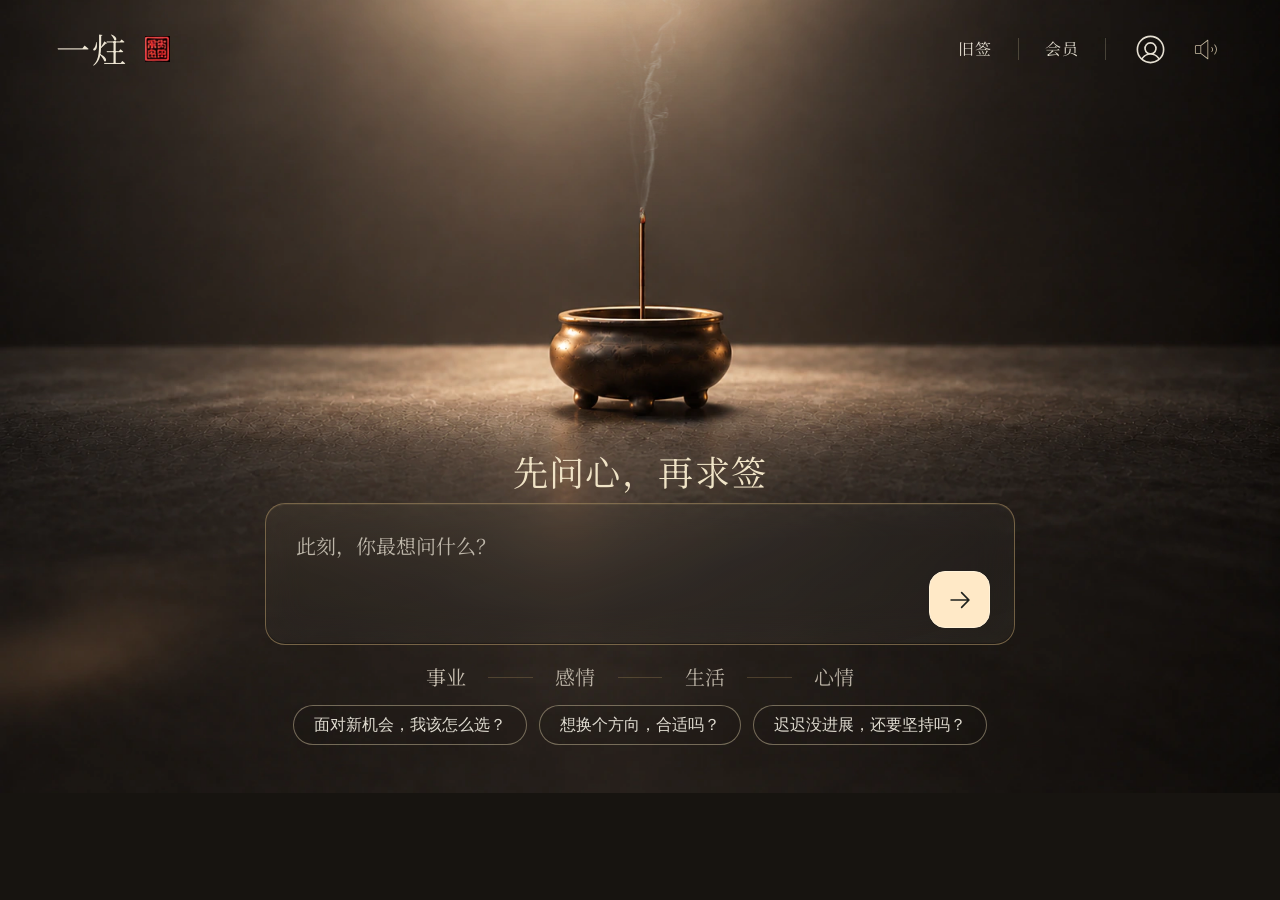
==== commit 590086af: "Publish responsive phone and desktop draw guidance" ====
--- a/index.html
+++ b/index.html
@@ -8,7 +8,7 @@
     <link rel="icon" type="image/png" href="/assets/dark-lot-v1/seal.png" />
     <link rel="preload" as="image" href="/assets/dark-lot-v1/home-toplight-neutral-q94-59194aa9ed.webp" />
     <title>一炷 2.0 · 片刻观心</title>
-    <script type="module" crossorigin src="/assets/index-DZP_sqon.js"></script>
+    <script type="module" crossorigin src="/assets/index-CDjSX070.js"></script>
     <link rel="stylesheet" crossorigin href="/assets/index-_rPAVNLU.css">
   </head>
   <body>
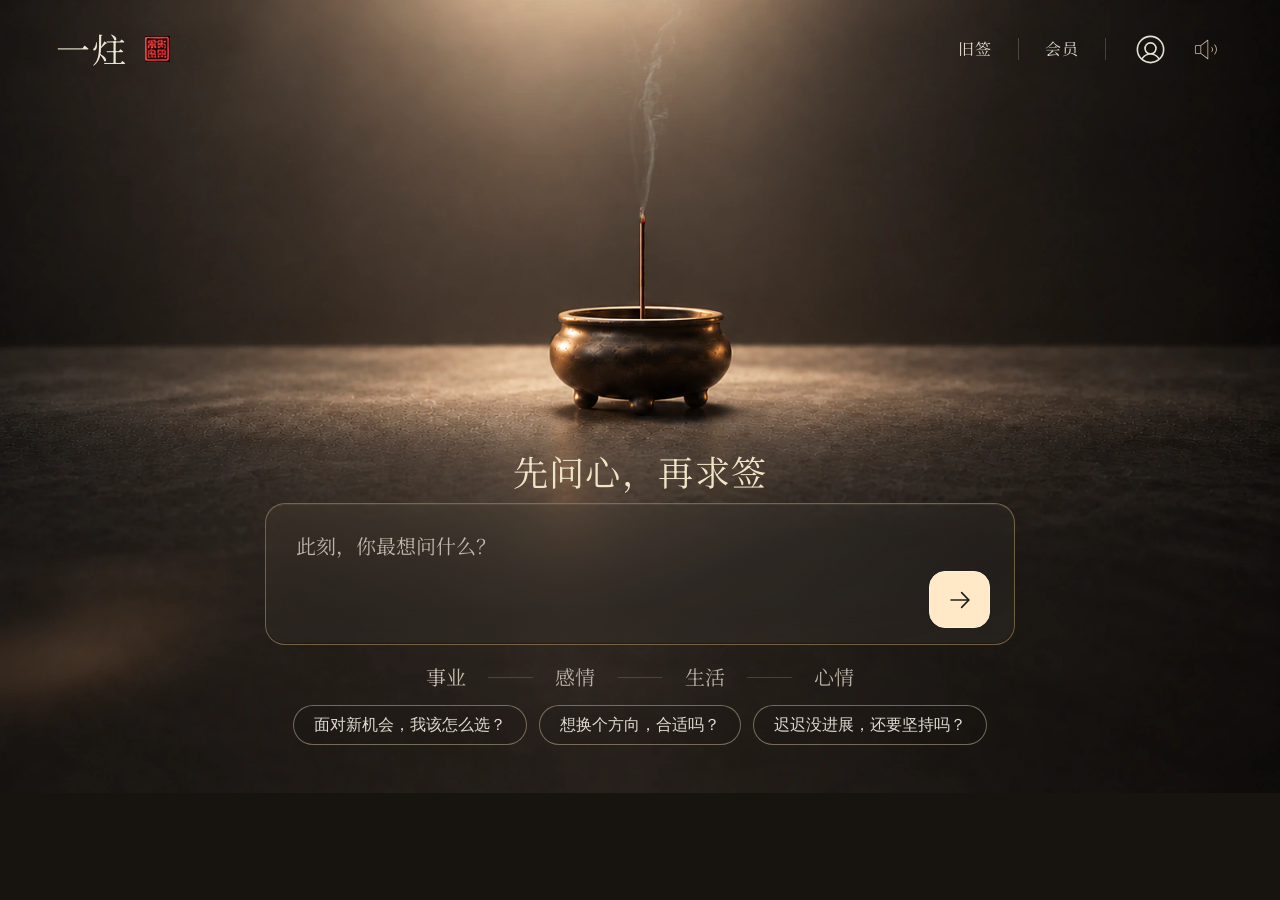
==== commit deae1d11: "Publish early native background music preparation" ====
--- a/index.html
+++ b/index.html
@@ -8,7 +8,7 @@
     <link rel="icon" type="image/png" href="/assets/dark-lot-v1/seal.png" />
     <link rel="preload" as="image" href="/assets/dark-lot-v1/home-toplight-neutral-q94-59194aa9ed.webp" />
     <title>一炷 2.0 · 片刻观心</title>
-    <script type="module" crossorigin src="/assets/index-CDjSX070.js"></script>
+    <script type="module" crossorigin src="/assets/index-S7HxbHaY.js"></script>
     <link rel="stylesheet" crossorigin href="/assets/index-_rPAVNLU.css">
   </head>
   <body>
